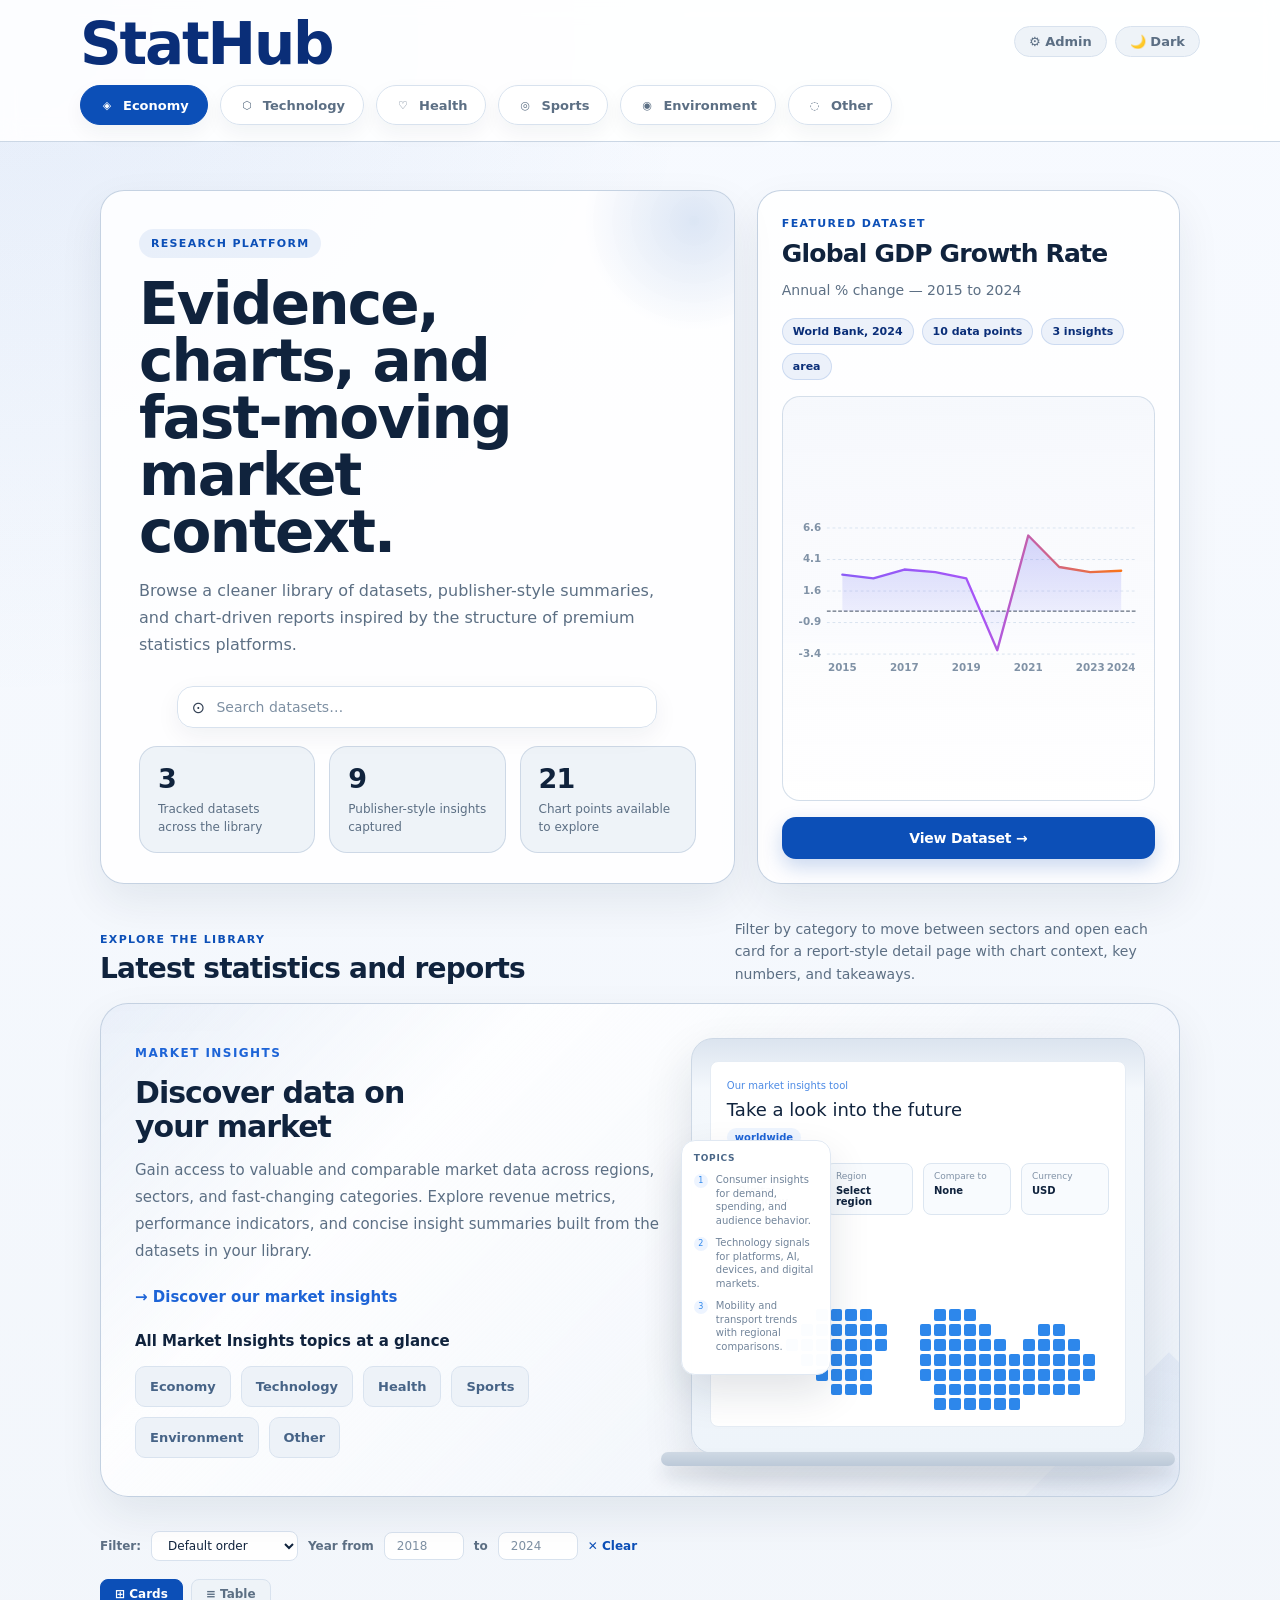
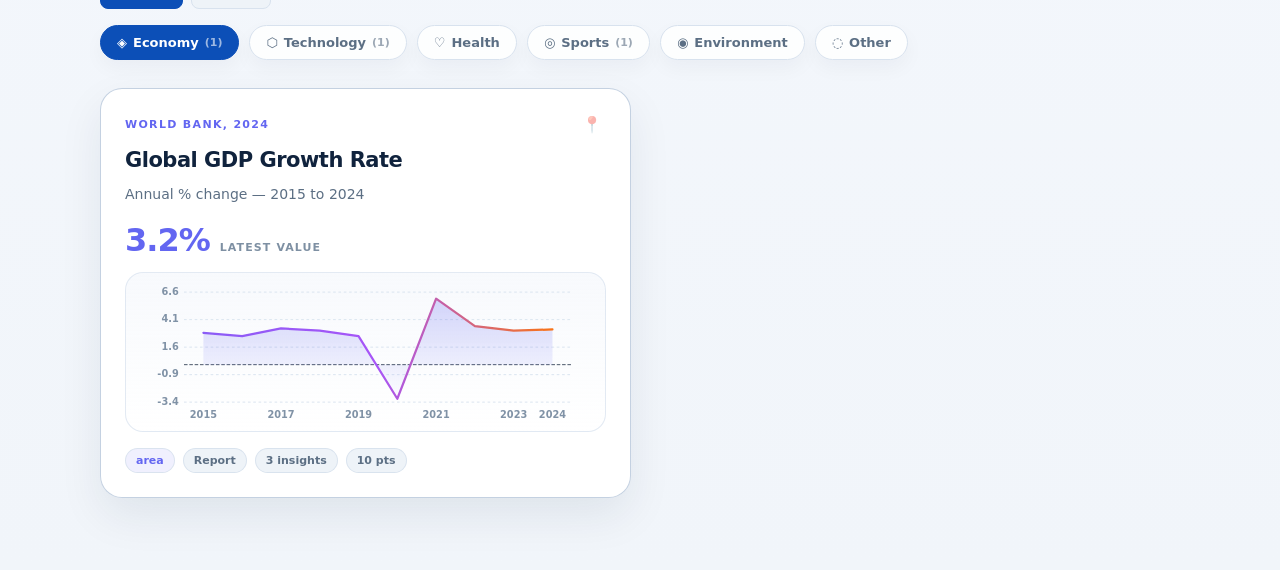
==== index.html @ c2e2a485 "Add files via upload" ====
<!DOCTYPE html>
<html lang="en">
<head>
<meta charset="UTF-8" />
<meta name="viewport" content="width=device-width, initial-scale=1.0" />
<title>StatHub | Insights Library</title>
<style>
  *, *::before, *::after { box-sizing: border-box; margin: 0; padding: 0; }
  html { font-size: 16px; }
  :root {
    --bg: #f4f7fb;
    --surface: #ffffff;
    --surface-alt: #eef3f8;
    --ink: #10233d;
    --ink-soft: #5c6f84;
    --line: #d8e2ee;
    --line-strong: #bfcedf;
    --brand: #0c4fb7;
    --brand-deep: #0a2e78;
    --shadow: 0 18px 44px rgba(16, 35, 61, 0.08);
  }
  body.dark {
    --bg: #0a0a0f;
    --surface: #111118;
    --surface-alt: #16161f;
    --ink: #e2e8f0;
    --ink-soft: #64748b;
    --line: #1e1e2e;
    --line-strong: #2a2a3e;
    --brand: #818cf8;
    --brand-deep: #a5b4fc;
    --shadow: 0 18px 44px rgba(0,0,0,0.3);
  }
  body.dark #nav { background: rgba(10,10,15,0.92); }
  body.dark #search-input { background: #111118; color: #e2e8f0; }
  body.dark #search-results { background: #111118; }
  body.dark .search-item:hover { background: #1e1e2e; }
  body.dark .mi-filter { background: #16161f; border-color: #1e1e2e; }
  body.dark .mi-filter-value { color: #e2e8f0; }
  body.dark #mi-screen { background: linear-gradient(180deg, #1e1e2e, #16161f 12%, #111118 100%); border-color: #2a2a3e; }
  body.dark #mi-screen-inner { background: #16161f; border-color: #2a2a3e; }
  body.dark #mi-floating-panel { background: rgba(17,17,24,0.98); border-color: #2a2a3e; }
  body.dark .ds-card { background: rgba(17,17,24,0.95); border-color: rgba(30,30,46,0.92); }
  body.dark .ks-card, body.dark .ticker-cell, body.dark #chart-box, body.dark .report-box { background: rgba(17,17,24,0.95); border-color: var(--line); }
  body.dark .tag { background: #1e1e2e; color: #64748b; border-color: #2a2a3e; }
  body.dark #hero-copy, body.dark #hero-brief { background: rgba(17,17,24,0.84); border-color: rgba(30,30,46,0.9); }
  body.dark .hero-stat { background: #16161f; }
  body.dark #market-insights { background: linear-gradient(135deg, rgba(99,102,241,0.04), rgba(17,17,24,0.8) 28%, rgba(99,102,241,0.03) 100%); }
  body.dark .cat-pill { background: rgba(17,17,24,0.88); color: var(--ink-soft); border-color: var(--line); }
  body.dark .nav-link-pill { background: rgba(17,17,24,0.92); }
  body.dark #empty-state { background: rgba(17,17,24,0.75); }
  body.dark .chart-grid-line { stroke: #1e1e2e; }
  body.dark .chart-axis-text { fill: #475569; }
  body.dark #table-view-wrap { background: var(--surface); border-color: var(--line); }
  body.dark table th { background: #16161f; color: #94a3b8; border-color: #1e1e2e; }
  body.dark table td { border-color: #1e1e2e; color: #e2e8f0; }
  body.dark table tr:nth-child(even) td { background: #13131a; }
  body {
    background:
      radial-gradient(circle at top left, rgba(12, 79, 183, 0.08), transparent 28%),
      linear-gradient(180deg, #f7faff 0%, #f1f5fa 100%);
    color: var(--ink);
    font-family: 'Inter', system-ui, -apple-system, sans-serif;
    min-height: 100vh;
    transition: background 0.3s, color 0.3s;
  }
  body.dark {
    background: #0a0a0f;
  }
  /* Dark mode toggle */
  #theme-toggle {
    background: var(--surface-alt); border: 1px solid var(--line); color: var(--ink-soft);
    border-radius: 999px; padding: 7px 14px; font-size: 13px; cursor: pointer;
    display: flex; align-items: center; gap: 6px; font-weight: 600;
    transition: all 0.15s;
  }
  #theme-toggle:hover { border-color: var(--brand); color: var(--brand); }
  input, textarea, select, button { font-family: inherit; }
  input::placeholder, textarea::placeholder { color: #7e90a3; }
  select option { background: #ffffff; color: var(--ink); }

  /* ── Scrollbar ── */
  ::-webkit-scrollbar { width: 6px; }
  ::-webkit-scrollbar-track { background: #edf3f9; }
  ::-webkit-scrollbar-thumb { background: #c4d3e4; border-radius: 3px; }

  /* ── Animations ── */
  @keyframes fadeUp {
    from { opacity: 0; transform: translateY(8px); }
    to   { opacity: 1; transform: translateY(0); }
  }
  @keyframes shake {
    0%,100% { transform: translateX(0); }
    20%,60%  { transform: translateX(-8px); }
    40%,80%  { transform: translateX(8px); }
  }
  @keyframes spin {
    from { transform: rotate(0deg); }
    to   { transform: rotate(360deg); }
  }
  @keyframes fadeIn {
    from { opacity: 0; }
    to   { opacity: 1; }
  }

  /* ── Utility ── */
  .fade-up   { animation: fadeUp 0.3s ease both; }
  .fade-in   { animation: fadeIn 0.25s ease both; }
  .hidden    { display: none !important; }

  /* ── SHARED NAV BAR (reused on ds-page + main) ── */
  .site-nav-bar {
    border-bottom: 1px solid rgba(191, 206, 223, 0.8);
    padding: 0 32px;
    background: rgba(255, 255, 255, 0.88);
    backdrop-filter: blur(10px);
    position: sticky; top: 0; z-index: 80;
  }
  body.dark .site-nav-bar {
    background: rgba(10, 10, 15, 0.92);
    border-color: #1e1e2e;
  }
  .site-nav-inner {
    max-width: 1120px;
    margin: 0 auto;
    display: flex;
    align-items: flex-start;
    justify-content: space-between;
    gap: 24px;
    padding: 18px 0 16px;
  }
  .site-nav-logo {
    font-size: 58px;
    line-height: 0.92;
    font-weight: 800;
    color: var(--brand-deep);
    letter-spacing: -2.2px;
  }
  /* ── SHARED THEME TOGGLE BUTTON ── */
  .theme-toggle-btn {
    background: var(--surface-alt); border: 1px solid var(--line); color: var(--ink-soft);
    border-radius: 999px; padding: 7px 14px; font-size: 13px; cursor: pointer;
    display: flex; align-items: center; gap: 6px; font-weight: 600;
    transition: all 0.15s;
  }
  .theme-toggle-btn:hover { border-color: var(--brand); color: var(--brand); }

  /* ── NAV ── */
  #nav {
    border-bottom: 1px solid rgba(191, 206, 223, 0.8);
    padding: 0 32px;
    background: rgba(255, 255, 255, 0.88);
    backdrop-filter: blur(10px);
  }
  #nav-inner {
    max-width: 1120px;
    margin: 0 auto;
    display: flex;
    align-items: flex-start;
    justify-content: space-between;
    gap: 24px;
    padding: 18px 0 16px;
  }
  #nav-brand {
    display: flex;
    flex-direction: column;
    align-items: flex-start;
    gap: 14px;
    min-width: 0;
  }
  #nav-logo {
    font-size: 58px;
    line-height: 0.92;
    font-weight: 800;
    color: var(--brand-deep);
    letter-spacing: -2.2px;
  }
  #nav-links {
    display: flex;
    flex-wrap: wrap;
    gap: 12px;
  }
  .nav-link-icon {
    display: inline-flex;
    align-items: center;
    justify-content: center;
    width: 16px;
    height: 16px;
    font-size: 11px;
    flex-shrink: 0;
  }
  .nav-link-pill {
    display: inline-flex;
    align-items: center;
    gap: 8px;
    border: 1px solid var(--line);
    background: rgba(255, 255, 255, 0.92);
    color: var(--ink-soft);
    border-radius: 999px;
    padding: 11px 18px;
    font-size: 13px;
    font-weight: 700;
    cursor: pointer;
    transition: all 0.15s ease;
    box-shadow: 0 8px 20px rgba(16, 35, 61, 0.05);
  }
  .nav-link-pill:hover,
  .nav-link-pill.active {
    background: var(--brand);
    border-color: var(--brand);
    color: #fff;
  }
  #nav-right {
    display: flex;
    align-items: center;
    justify-content: flex-end;
    flex: 1;
    padding-top: 8px;
  }
  #nav-right #search-wrap {
    width: min(420px, 100%);
    max-width: none;
    margin: 0;
  }

  /* ── MAIN ── */
  #main { max-width: 1120px; margin: 0 auto; padding: 48px 20px 72px; }

  /* ── HERO ── */
  #hero { margin-bottom: 34px; }
  #hero-shell {
    display: grid;
    grid-template-columns: minmax(0, 1.35fr) minmax(300px, 0.9fr);
    gap: 22px;
    align-items: stretch;
  }
  #hero-copy, #hero-brief {
    background: rgba(255, 255, 255, 0.84);
    border: 1px solid rgba(191, 206, 223, 0.9);
    border-radius: 24px;
    box-shadow: var(--shadow);
  }
  #hero-copy {
    padding: 38px 38px 30px;
    position: relative;
    overflow: hidden;
  }
  #hero-copy::after {
    content: "";
    position: absolute;
    right: -80px;
    top: -90px;
    width: 240px;
    height: 240px;
    border-radius: 50%;
    background: radial-gradient(circle, rgba(12, 79, 183, 0.14), transparent 65%);
    pointer-events: none;
  }
  #hero-eyebrow {
    display: inline-flex;
    align-items: center;
    gap: 8px;
    font-size: 11px;
    font-weight: 700;
    letter-spacing: 0.12em;
    text-transform: uppercase;
    color: var(--brand);
    background: rgba(12, 79, 183, 0.08);
    border-radius: 999px;
    padding: 8px 12px;
    margin-bottom: 18px;
  }
  #hero h1 {
    font-size: clamp(38px, 5vw, 58px);
    line-height: 0.98;
    font-weight: 800;
    color: var(--ink);
    letter-spacing: -1.8px;
    margin-bottom: 16px;
    max-width: 11ch;
  }
  #hero p  {
    color: var(--ink-soft);
    font-size: 16px;
    line-height: 1.7;
    margin-bottom: 28px;
    max-width: 54ch;
  }
  #hero-stats {
    display: grid;
    grid-template-columns: repeat(3, minmax(0, 1fr));
    gap: 14px;
    margin-top: 18px;
  }
  .hero-stat {
    background: var(--surface-alt);
    border: 1px solid rgba(191, 206, 223, 0.7);
    border-radius: 18px;
    padding: 16px 18px;
  }
  .hero-stat-value {
    font-size: 27px;
    font-weight: 800;
    color: var(--ink);
    letter-spacing: -0.8px;
    margin-bottom: 6px;
  }
  .hero-stat-label {
    font-size: 12px;
    line-height: 1.5;
    color: var(--ink-soft);
  }
  #hero-brief {
    padding: 26px 24px 24px;
    display: flex;
    flex-direction: column;
  }
  #hero-brief-label {
    font-size: 11px;
    font-weight: 700;
    letter-spacing: 0.12em;
    text-transform: uppercase;
    color: var(--brand);
    margin-bottom: 10px;
  }
  #hero-brief-title {
    font-size: 25px;
    line-height: 1.15;
    font-weight: 800;
    color: var(--ink);
    letter-spacing: -0.8px;
    margin-bottom: 10px;
  }
  #hero-brief-sub {
    font-size: 14px;
    color: var(--ink-soft);
    line-height: 1.65;
    margin-bottom: 16px;
  }
  #hero-brief-meta {
    display: flex;
    gap: 8px;
    flex-wrap: wrap;
    margin-bottom: 16px;
  }
  .brief-chip {
    font-size: 11px;
    font-weight: 600;
    color: var(--brand-deep);
    background: rgba(12, 79, 183, 0.07);
    border: 1px solid rgba(12, 79, 183, 0.14);
    border-radius: 999px;
    padding: 6px 10px;
  }
  #hero-brief-chart {
    flex: 1;
    min-height: 170px;
    background: linear-gradient(180deg, rgba(12, 79, 183, 0.03), rgba(255, 255, 255, 0.8));
    border: 1px solid rgba(191, 206, 223, 0.65);
    border-radius: 18px;
    padding: 10px 10px 6px;
  }
  #hero-brief-btn {
    margin-top: 16px;
    width: 100%;
    background: var(--brand);
    color: #fff;
    border: none;
    border-radius: 14px;
    padding: 13px 20px;
    font-size: 14px;
    font-weight: 700;
    cursor: pointer;
    letter-spacing: -0.2px;
    transition: background 0.15s, transform 0.1s, box-shadow 0.15s;
    box-shadow: 0 8px 20px rgba(12, 79, 183, 0.22);
  }
  #hero-brief-btn:hover {
    background: var(--brand-deep);
    transform: translateY(-1px);
    box-shadow: 0 12px 28px rgba(12, 79, 183, 0.32);
  }
  body.dark #hero-brief-btn {
    background: var(--brand);
    box-shadow: 0 8px 20px rgba(129, 140, 248, 0.2);
  }

  /* ── SEARCH ── */
  #search-wrap { position: relative; max-width: 480px; margin: 0 auto; }
  #search-icon { position: absolute; left: 14px; top: 50%; transform: translateY(-50%); color: #334155; pointer-events: none; }
  #search-input {
    width: 100%;
    background: rgba(255, 255, 255, 0.96);
    border: 1px solid var(--line);
    border-radius: 16px;
    padding: 12px 14px 12px 38px;
    font-size: 14px;
    color: var(--ink);
    outline: none;
    transition: border-color 0.15s, box-shadow 0.15s;
    box-shadow: 0 8px 24px rgba(16, 35, 61, 0.06);
  }
  #search-input:focus { border-color: var(--brand); box-shadow: 0 10px 28px rgba(12, 79, 183, 0.12); }
  #search-results {
    max-width: 480px;
    margin: 10px auto 0;
    background: #ffffff;
    border: 1px solid var(--line);
    border-radius: 16px;
    overflow: hidden;
    box-shadow: var(--shadow);
  }
  .search-item {
    padding: 12px 16px;
    border-bottom: 1px solid #1e1e2e;
    cursor: pointer;
    display: flex;
    gap: 12px;
    align-items: center;
    transition: background 0.1s;
  }
  .search-item:hover { background: #f4f8fc; }
  .search-item:last-child { border-bottom: none; }
  .search-item-title { font-size: 13px; color: var(--ink); font-weight: 600; }
  .search-item-sub   { font-size: 11px; color: var(--ink-soft); }
  #search-empty { padding: 14px 16px; color: #7e90a3; font-size: 13px; }

  /* ── CATEGORY PILLS ── */
  #section-head {
    display: flex;
    align-items: flex-end;
    justify-content: space-between;
    gap: 16px;
    margin-bottom: 18px;
  }
  #section-kicker {
    font-size: 11px;
    font-weight: 700;
    letter-spacing: 0.12em;
    text-transform: uppercase;
    color: var(--brand);
    margin-bottom: 6px;
  }
  #section-title {
    font-size: 28px;
    font-weight: 800;
    color: var(--ink);
    letter-spacing: -0.8px;
  }
  #section-sub {
    font-size: 14px;
    color: var(--ink-soft);
    max-width: 50ch;
    line-height: 1.6;
  }
  #cat-pills { display: flex; gap: 10px; margin-bottom: 28px; flex-wrap: wrap; }
  .cat-pill {
    background: rgba(255, 255, 255, 0.88);
    color: var(--ink-soft);
    border: 1px solid var(--line);
    border-radius: 999px;
    padding: 9px 16px;
    font-size: 13px;
    font-weight: 600;
    cursor: pointer;
    display: flex;
    align-items: center;
    gap: 6px;
    transition: all 0.15s;
    box-shadow: 0 8px 20px rgba(16, 35, 61, 0.04);
  }
  .cat-pill.active { background: var(--brand); color: #fff; border-color: var(--brand); }
  .cat-pill-count  { font-size: 11px; opacity: 0.6; }

  #market-insights {
    margin: 0 0 34px;
    background:
      linear-gradient(135deg, rgba(12, 79, 183, 0.04), rgba(255,255,255,0.8) 28%, rgba(12, 79, 183, 0.03) 100%);
    border: 1px solid rgba(191, 206, 223, 0.92);
    border-radius: 28px;
    padding: 34px 34px 30px;
    display: grid;
    grid-template-columns: minmax(0, 1.1fr) minmax(320px, 0.95fr);
    gap: 30px;
    align-items: center;
    box-shadow: var(--shadow);
    overflow: hidden;
    position: relative;
  }
  #market-insights::before,
  #market-insights::after {
    content: "";
    position: absolute;
    width: 260px;
    height: 260px;
    background: linear-gradient(135deg, rgba(12, 79, 183, 0.05), transparent 72%);
    transform: rotate(45deg);
    pointer-events: none;
  }
  #market-insights::before { top: -170px; left: -120px; }
  #market-insights::after { right: -120px; bottom: -170px; }
  #mi-copy, #mi-visual { position: relative; z-index: 1; }
  #mi-kicker {
    font-size: 12px;
    font-weight: 800;
    letter-spacing: 0.12em;
    text-transform: uppercase;
    color: #1d64d7;
    margin-bottom: 16px;
  }
  #mi-title {
    font-size: 30px;
    line-height: 1.12;
    font-weight: 700;
    letter-spacing: -1px;
    color: var(--ink);
    margin-bottom: 14px;
    max-width: 13ch;
  }
  #mi-body {
    font-size: 15px;
    line-height: 1.8;
    color: var(--ink-soft);
    max-width: 58ch;
    margin-bottom: 22px;
  }
  #mi-link {
    display: inline-flex;
    align-items: center;
    gap: 10px;
    color: #1d64d7;
    font-size: 15px;
    font-weight: 700;
    text-decoration: none;
    margin-bottom: 26px;
  }
  #mi-link:hover { text-decoration: underline; }
  #mi-topics-title {
    font-size: 15px;
    font-weight: 700;
    color: var(--ink);
    margin-bottom: 16px;
  }
  #mi-topics {
    display: flex;
    flex-wrap: wrap;
    gap: 10px;
  }
  .mi-topic {
    background: #edf2f8;
    border: 1px solid #d9e3ef;
    color: #476487;
    border-radius: 10px;
    padding: 12px 14px;
    font-size: 13px;
    font-weight: 700;
  }
  #mi-visual {
    min-height: 360px;
    display: flex;
    align-items: center;
    justify-content: center;
  }
  #mi-laptop {
    width: min(100%, 520px);
    position: relative;
  }
  #mi-screen {
    background: linear-gradient(180deg, #dbe4ef, #f4f8fc 12%, #eef4fa 100%);
    border: 1px solid #cdd8e5;
    border-radius: 22px;
    padding: 22px 18px 26px;
    box-shadow: 0 22px 50px rgba(16, 35, 61, 0.12);
  }
  #mi-screen-inner {
    background: white;
    border-radius: 8px;
    border: 1px solid #e5ecf4;
    padding: 18px 16px 16px;
    min-height: 300px;
    position: relative;
  }
  #mi-micro-label {
    color: #4d8be5;
    font-size: 10px;
    margin-bottom: 8px;
  }
  #mi-screen-title {
    font-size: 18px;
    color: var(--ink);
    margin-bottom: 6px;
  }
  #mi-world-pill {
    display: inline-block;
    background: #eef5ff;
    color: #1d64d7;
    border-radius: 999px;
    padding: 4px 8px;
    font-size: 10px;
    font-weight: 700;
    margin-bottom: 16px;
  }
  #mi-filter-row {
    display: grid;
    grid-template-columns: repeat(4, minmax(0, 1fr));
    gap: 10px;
    margin-bottom: 20px;
  }
  .mi-filter {
    background: #f8fbfe;
    border: 1px solid #dce6f1;
    border-radius: 8px;
    min-height: 38px;
    padding: 7px 10px;
  }
  .mi-filter-top {
    font-size: 9px;
    color: #8092a6;
    margin-bottom: 4px;
  }
  .mi-filter-value {
    font-size: 10px;
    color: var(--ink);
    font-weight: 600;
  }
  #mi-map-grid {
    display: grid;
    grid-template-columns: repeat(26, 1fr);
    gap: 3px;
    align-content: start;
  }
  .mi-dot {
    width: 100%;
    aspect-ratio: 1;
    border-radius: 2px;
    background: transparent;
  }
  .mi-dot.on { background: #2d87eb; }
  #mi-floating-panel {
    position: absolute;
    left: -30px;
    top: 78px;
    width: 150px;
    background: rgba(255,255,255,0.98);
    border: 1px solid #e0e8f2;
    border-radius: 14px;
    box-shadow: 0 18px 40px rgba(16, 35, 61, 0.12);
    padding: 12px;
  }
  #mi-panel-title {
    font-size: 9px;
    font-weight: 800;
    color: #4a6788;
    letter-spacing: 0.08em;
    text-transform: uppercase;
    margin-bottom: 10px;
  }
  .mi-panel-item {
    display: flex;
    gap: 8px;
    align-items: flex-start;
    font-size: 10px;
    color: #71849a;
    line-height: 1.35;
    margin-bottom: 9px;
  }
  .mi-panel-dot {
    width: 14px;
    height: 14px;
    border-radius: 50%;
    background: #edf4ff;
    color: #2d87eb;
    display: inline-flex;
    align-items: center;
    justify-content: center;
    font-size: 8px;
    flex-shrink: 0;
    margin-top: 1px;
  }
  #mi-base {
    width: calc(100% + 60px);
    height: 14px;
    margin: -2px 0 0 -30px;
    border-radius: 999px;
    background: linear-gradient(180deg, #cfd9e4, #bcc9d8);
    box-shadow: 0 12px 18px rgba(16, 35, 61, 0.12);
  }

  /* ── CARDS GRID ── */
  #cards-grid { display: grid; grid-template-columns: repeat(2, minmax(0, 1fr)); gap: 18px; }
  .ds-card {
    background: rgba(255, 255, 255, 0.95);
    border: 1px solid rgba(191, 206, 223, 0.92);
    border-radius: 22px;
    padding: 24px;
    cursor: pointer;
    transition: border-color 0.15s, box-shadow 0.15s, transform 0.15s;
    box-shadow: var(--shadow);
  }
  .ds-card:hover { transform: translateY(-3px); box-shadow: 0 24px 52px rgba(16, 35, 61, 0.12); }
  .ds-card-source {
    display: inline-flex;
    font-size: 11px;
    letter-spacing: 0.12em;
    text-transform: uppercase;
    margin-bottom: 12px;
    font-weight: 700;
  }
  .ds-card-title  { font-size: 21px; line-height: 1.2; font-weight: 800; color: var(--ink); margin-bottom: 10px; letter-spacing: -0.5px; }
  .ds-card-sub    { font-size: 14px; color: var(--ink-soft); line-height: 1.65; margin-bottom: 18px; }
  .ds-card-kpi {
    display: flex;
    align-items: baseline;
    gap: 10px;
    margin-bottom: 16px;
  }
  .ds-card-kpi-value {
    font-size: 32px;
    font-weight: 800;
    letter-spacing: -1px;
    line-height: 1;
  }
  .ds-card-kpi-label {
    font-size: 11px;
    text-transform: uppercase;
    letter-spacing: 0.1em;
    color: #7e90a3;
    font-weight: 700;
  }
  .ds-card-chart  {
    height: 160px;
    margin-bottom: 16px;
    padding: 12px 8px 4px;
    background: linear-gradient(180deg, rgba(12, 79, 183, 0.03), rgba(255, 255, 255, 0.5));
    border: 1px solid rgba(216, 226, 238, 0.7);
    border-radius: 18px;
    position: relative;
  }
  .ds-card-tags   { display: flex; gap: 8px; flex-wrap: wrap; }
  .tag {
    font-size: 11px;
    background: var(--surface-alt);
    color: var(--ink-soft);
    border: 1px solid rgba(216, 226, 238, 0.9);
    border-radius: 999px;
    padding: 5px 10px;
    font-weight: 600;
  }
  .tag-accent { background: transparent; }

  /* ── EMPTY STATE ── */
  #empty-state {
    text-align: center;
    padding: 70px 24px;
    border: 1px dashed var(--line-strong);
    border-radius: 22px;
    background: rgba(255, 255, 255, 0.75);
  }
  #empty-state p { color: var(--ink-soft); font-size: 14px; margin-bottom: 12px; }

  /* ── DATASET PAGE ── */
  #ds-page { max-width: 1120px; margin: 0 auto; animation: fadeUp 0.25s ease; padding: 38px 20px 70px; }
  #ds-back {
    background: none;
    border: none;
    color: var(--ink-soft);
    font-size: 13px;
    cursor: pointer;
    margin-bottom: 24px;
    padding: 0;
    display: flex;
    align-items: center;
    gap: 6px;
    font-weight: 600;
  }
  #ds-back:hover { color: var(--brand); }
  #ds-source  { font-size: 11px; letter-spacing: 0.15em; text-transform: uppercase; margin-bottom: 8px; }
  #ds-title   { font-size: 38px; font-weight: 800; color: var(--ink); margin-bottom: 10px; letter-spacing: -1.1px; max-width: 16ch; }
  #ds-subtitle{ color: var(--ink-soft); font-size: 15px; line-height: 1.7; margin-bottom: 30px; max-width: 60ch; }
  #ks-row     { display: grid; gap: 10px; margin-bottom: 20px; }
  .ks-card    { background: rgba(255, 255, 255, 0.95); border: 1px solid var(--line); border-radius: 18px; padding: 18px 20px; box-shadow: 0 10px 24px rgba(16, 35, 61, 0.05); }
  .ks-val     { font-size: 28px; font-weight: 800; font-variant-numeric: tabular-nums; }
  .ks-lbl     { font-size: 11px; color: var(--ink-soft); margin-top: 6px; text-transform: uppercase; letter-spacing: 0.08em; }
  #ticker-row { display: flex; gap: 10px; margin-bottom: 20px; }
  .ticker-cell{ flex: 1; background: rgba(255, 255, 255, 0.95); border: 1px solid var(--line); border-radius: 16px; padding: 14px 16px; text-align: center; box-shadow: 0 10px 24px rgba(16, 35, 61, 0.05); }
  .ticker-val { font-size: 17px; font-weight: 800; font-variant-numeric: tabular-nums; }
  .ticker-lbl { font-size: 10px; color: #7e90a3; margin-top: 5px; text-transform: uppercase; letter-spacing: 0.1em; }
  #chart-box  {
    background: rgba(255, 255, 255, 0.95);
    border: 1px solid var(--line);
    border-radius: 28px;
    padding: 32px 28px 24px;
    margin-bottom: 24px;
    box-shadow: var(--shadow);
  }
  #chart-box-top { display: flex; align-items: center; justify-content: space-between; margin-bottom: 20px; }
  #chart-box-lbl { font-size: 12px; color: #7e90a3; text-transform: uppercase; letter-spacing: 0.12em; font-weight: 700; }
  #chart-box-hint{ font-size: 12px; opacity: 0.7; font-weight: 600; }
  #ds-bottom  { display: grid; gap: 16px; }
  .report-box { background: rgba(255, 255, 255, 0.95); border: 1px solid var(--line); border-radius: 20px; padding: 22px 24px; box-shadow: 0 10px 24px rgba(16, 35, 61, 0.05); }
  .report-box-lbl{ font-size: 11px; color: #7e90a3; text-transform: uppercase; letter-spacing: 0.1em; margin-bottom: 14px; }
  .report-text{ font-size: 14px; color: var(--ink-soft); line-height: 1.85; }
  .insights-list { display: flex; flex-direction: column; gap: 12px; }
  .insight-item  { display: flex; gap: 10px; animation: fadeUp 0.3s ease both; }
  .insight-bullet{ flex-shrink: 0; margin-top: 1px; }
  .insight-text  { font-size: 14px; color: var(--ink-soft); line-height: 1.75; }

  /* ── TOOLTIP ── */
  #chart-tooltip {
    position: fixed;
    background: rgba(16, 35, 61, 0.96);
    border-radius: 14px;
    padding: 10px 16px;
    pointer-events: none;
    z-index: 1000;
    min-width: 100px;
    display: none;
    box-shadow: 0 18px 30px rgba(16, 35, 61, 0.25);
  }
  #tt-label { color: rgba(255,255,255,0.7); font-size: 11px; margin-bottom: 4px; }
  #tt-value { font-weight: 800; font-size: 18px; font-variant-numeric: tabular-nums; color: #ffffff; }

  /* ── SVG CHARTS ── */
  .chart-svg { width: 100%; height: 100%; overflow: visible; }
  .chart-axis-text { font-size: 11px; fill: #8092a6; font-weight: 600; }
  .chart-grid-line { stroke: #d7e2ee; stroke-dasharray: 3 3; }
  body.dark .chart-grid-line { stroke: #1e1e2e; }
  body.dark .chart-axis-text { fill: #475569; }
  .chart-bar { transition: opacity 0.12s; cursor: crosshair; }
  .chart-bar:hover { opacity: 1 !important; filter: brightness(1.1); }
  .chart-dot { transition: r 0.12s; cursor: crosshair; }
  .chart-dot:hover { r: 6px; }

  /* ── HEATMAP ── */
  #heatmap-section {
    background: var(--surface);
    border: 1px solid var(--line);
    border-radius: 20px;
    padding: 22px 24px;
    margin-bottom: 24px;
    box-shadow: 0 10px 24px rgba(16,35,61,0.05);
  }
  #heatmap-title { font-size: 12px; font-weight: 700; text-transform: uppercase; letter-spacing: 0.1em; color: var(--ink-soft); margin-bottom: 16px; }
  #heatmap-grid {
    display: grid;
    grid-template-columns: repeat(7, 1fr);
    gap: 5px;
    margin-bottom: 12px;
  }
  .hm-cell {
    aspect-ratio: 1;
    border-radius: 6px;
    cursor: pointer;
    transition: transform 0.1s, opacity 0.1s;
    position: relative;
  }
  .hm-cell:hover { transform: scale(1.15); z-index: 2; }
  #heatmap-legend {
    display: flex;
    gap: 16px;
    flex-wrap: wrap;
    font-size: 11px;
    color: var(--ink-soft);
    font-weight: 600;
  }
  .hm-legend-item { display: flex; align-items: center; gap: 6px; }
  .hm-legend-dot { width: 10px; height: 10px; border-radius: 3px; flex-shrink: 0; }
  #heatmap-labels { display: grid; grid-template-columns: repeat(7, 1fr); gap: 5px; margin-bottom: 6px; }
  .hm-day-label { font-size: 10px; color: var(--ink-soft); text-align: center; font-weight: 600; }

  /* ── PASSWORD GATE ── */
  #pw-gate {
    position: fixed; inset: 0;
    background: #0a0a0f;
    display: flex; align-items: center; justify-content: center;
    z-index: 200;
  }
  #pw-box { width: 320px; }
  #pw-icon-wrap {
    width: 48px; height: 48px;
    background: #111118; border: 1px solid #1e1e2e; border-radius: 14px;
    display: flex; align-items: center; justify-content: center;
    margin: 0 auto 16px; font-size: 22px;
  }
  #pw-title { font-size: 16px; font-weight: 700; color: #f1f5f9; text-align: center; }
  #pw-hint  { font-size: 13px; color: #475569; margin-top: 6px; text-align: center; margin-bottom: 32px; }
  #pw-input {
    width: 100%;
    background: #111118; border: 1px solid #1e1e2e; border-radius: 10px;
    padding: 12px 16px; font-size: 14px; color: #e2e8f0; outline: none;
    margin-bottom: 10px; transition: border-color 0.15s;
  }
  #pw-input:focus { border-color: #6366f1; }
  #pw-input.error { border-color: #f87171; }
  #pw-err { font-size: 12px; color: #f87171; margin-bottom: 10px; }
  #pw-submit {
    width: 100%; background: #6366f1; color: #fff; border: none;
    border-radius: 10px; padding: 12px; font-size: 14px; font-weight: 600; cursor: pointer;
    transition: opacity 0.15s;
  }
  #pw-submit:disabled { background: #111118; color: #334155; border: 1px solid #1e1e2e; cursor: not-allowed; }

  /* ── ADMIN PANEL ── */
  #admin-panel {
    position: fixed; inset: 0;
    background: var(--bg);
    z-index: 100;
    overflow-y: auto;
  }
  #admin-nav {
    border-bottom: 1px solid var(--line); padding: 0 32px;
    position: sticky; top: 0; background: var(--surface); z-index: 50;
    backdrop-filter: blur(10px);
  }
  #admin-nav-inner {
    max-width: 920px; margin: 0 auto; height: 56px;
    display: flex; align-items: center; justify-content: space-between;
  }
  #admin-nav-right { display: flex; align-items: center; gap: 10px; }
  #admin-nav-left { display: flex; align-items: center; gap: 12px; }
  #admin-back-btn { background: none; border: none; color: var(--ink-soft); cursor: pointer; font-size: 13px; padding: 0; }
  #admin-back-btn:hover { color: var(--ink); }
  #admin-divider  { color: var(--line); }
  #admin-title-lbl{ font-size: 14px; font-weight: 600; color: var(--ink); }
  #admin-auth-badge { font-size: 11px; background: rgba(99,102,241,0.12); color: #6366f1; border-radius: 4px; padding: 2px 7px; }
  #admin-content  { max-width: 920px; margin: 0 auto; padding: 32px 20px 80px; }

  /* admin list */
  #admin-list-header { font-size: 11px; color: var(--ink-soft); text-transform: uppercase; letter-spacing: 0.12em; margin-bottom: 20px; }
  #admin-ds-list  { display: flex; flex-direction: column; gap: 10px; }
  .admin-ds-row {
    background: var(--surface); border: 1px solid var(--line); border-radius: 10px;
    padding: 16px 20px; display: flex; align-items: center; gap: 16px;
  }
  .admin-ds-dot    { width: 8px; height: 8px; border-radius: 50%; flex-shrink: 0; }
  .admin-ds-info   { flex: 1; }
  .admin-ds-name   { font-size: 14px; font-weight: 600; color: var(--ink); }
  .admin-ds-meta   { font-size: 11px; color: var(--ink-soft); margin-top: 2px; }
  .admin-ds-sparkline { width: 80px; height: 36px; }
  .admin-ds-actions{ display: flex; gap: 8px; }
  .btn-edit {
    background: var(--surface-alt); border: 1px solid var(--line); color: var(--ink-soft);
    border-radius: 6px; padding: 6px 12px; font-size: 12px; cursor: pointer;
  }
  .btn-edit:hover { border-color: var(--brand); color: var(--brand); background: var(--surface); }
  .btn-delete {
    background: transparent; border: 1px solid rgba(248,113,113,0.3); color: #f87171;
    border-radius: 6px; padding: 6px 12px; font-size: 12px; cursor: pointer;
  }
  .btn-delete:hover { background: rgba(248,113,113,0.1); }
  #admin-empty { text-align: center; color: var(--ink-soft); padding: 60px 0; }
  .btn-add {
    background: #6366f1; color: #fff; border: none;
    border-radius: 8px; padding: 7px 16px; font-size: 13px; font-weight: 600; cursor: pointer;
  }
  .btn-add:hover { background: #5254cc; }

  /* admin form */
  #admin-form-header { font-size: 16px; font-weight: 700; color: var(--ink); margin-bottom: 24px; }
  #form-grid { display: grid; grid-template-columns: 1fr 1fr; gap: 32px; }
  .field { margin-bottom: 16px; }
  .field-label { font-size: 11px; color: var(--ink-soft); text-transform: uppercase; letter-spacing: 0.1em; margin-bottom: 6px; }
  .field-hint  { font-size: 11px; color: var(--ink-soft); margin-top: 4px; opacity: 0.7; }
  .inp {
    background: var(--surface-alt); border: 1px solid var(--line); border-radius: 8px;
    padding: 9px 12px; font-size: 13px; color: var(--ink); outline: none;
    width: 100%; transition: border-color 0.15s;
  }
  .inp:focus { border-color: #6366f1; }
  .sel { cursor: pointer; }
  .inp-2col { display: grid; grid-template-columns: 1fr 1fr; gap: 12px; }
  .inp-3col { display: grid; grid-template-columns: 2fr 1fr 1fr; gap: 8px; margin-bottom: 8px; }
  .accent-swatches { display: flex; gap: 8px; flex-wrap: wrap; }
  .accent-swatch {
    width: 24px; height: 24px; border-radius: 50%; cursor: pointer;
    border: 2px solid transparent; transition: transform 0.1s;
  }
  .accent-swatch:hover { transform: scale(1.2); }
  .accent-swatch.active { border-color: var(--ink); }
  #form-preview-wrap {
    background: var(--surface-alt); border: 1px solid var(--line); border-radius: 10px; padding: 14px 16px; margin-bottom: 16px;
  }
  #form-preview-lbl { font-size: 11px; color: var(--ink-soft); text-transform: uppercase; letter-spacing: 0.1em; margin-bottom: 10px; }
  #form-preview-chart { height: 140px; }
  .form-btns { display: flex; gap: 10px; }
  .btn-save {
    flex: 1; background: #6366f1; color: #fff; border: none;
    border-radius: 8px; padding: 11px; font-size: 14px; font-weight: 600; cursor: pointer;
  }
  .btn-save:hover { background: #5254cc; }
  .btn-cancel {
    background: var(--surface-alt); color: var(--ink-soft); border: 1px solid var(--line);
    border-radius: 8px; padding: 11px 20px; font-size: 13px; cursor: pointer;
  }
  .btn-cancel:hover { border-color: var(--brand); color: var(--ink); }
  .btn-all-ds { background: var(--surface-alt); color: var(--ink-soft); border: 1px solid var(--line); border-radius: 8px; padding: 7px 14px; font-size: 13px; cursor: pointer; }
  .btn-all-ds:hover { border-color: var(--brand); }

  /* ── IMAGE-TO-CHART ── */
  #img2chart-wrap {
    background: var(--surface-alt); border: 1px solid var(--line); border-radius: 14px;
    padding: 20px; margin-bottom: 24px;
  }
  #img2chart-header { display: flex; align-items: center; gap: 10px; margin-bottom: 6px; }
  #img2chart-lbl  { font-size: 12px; color: #6366f1; text-transform: uppercase; letter-spacing: 0.1em; font-weight: 600; }
  #img2chart-badge{ font-size: 10px; background: rgba(99,102,241,0.12); color: #6366f1; border-radius: 4px; padding: 2px 7px; }
  #img2chart-desc { font-size: 12px; color: var(--ink-soft); margin-bottom: 16px; line-height: 1.6; }
  #img-dropzone {
    border: 1px dashed var(--line-strong); border-radius: 10px; padding: 28px;
    text-align: center; cursor: pointer; transition: all 0.15s;
  }
  #img-dropzone:hover { border-color: #6366f1; background: rgba(99,102,241,0.05); }
  #img-dropzone-icon  { font-size: 28px; margin-bottom: 8px; }
  #img-dropzone-text  { font-size: 13px; color: var(--ink-soft); }
  #img-dropzone-hint  { font-size: 11px; color: var(--ink-soft); margin-top: 4px; opacity: 0.6; }
  #img-file-input { display: none; }
  #img-preview-wrap { position: relative; margin-bottom: 12px; }
  #img-preview-img { width: 100%; max-height: 200px; object-fit: contain; border-radius: 8px; background: var(--surface-alt); border: 1px solid var(--line); }
  #img-clear-btn { position: absolute; top: 8px; right: 8px; background: var(--surface-alt); border: 1px solid var(--line); color: var(--ink-soft); border-radius: 6px; padding: 4px 8px; font-size: 11px; cursor: pointer; }
  #img-err { font-size: 12px; color: #f87171; margin-bottom: 10px; line-height: 1.5; }
  #img-extract-btn {
    width: 100%; border: none; border-radius: 8px; padding: 10px;
    font-size: 13px; font-weight: 600; cursor: pointer;
    display: flex; align-items: center; justify-content: center; gap: 8px;
  }
  #img-extract-btn.loading { background: var(--surface-alt); color: var(--ink-soft); border: 1px solid var(--line); cursor: default; }
  #img-extract-btn.ready   { background: #6366f1; color: #fff; }
  .spin { display: inline-block; animation: spin 1s linear infinite; }
  #img-extracted-preview { }
  #extracted-grid { display: grid; grid-template-columns: 1fr 1fr; gap: 12px; margin-bottom: 14px; }
  .extracted-col-lbl { font-size: 10px; color: var(--ink-soft); text-transform: uppercase; letter-spacing: 0.1em; margin-bottom: 6px; }
  #ext-original-img { width: 100%; height: 160px; object-fit: contain; border-radius: 8px; background: var(--surface-alt); border: 1px solid var(--line); }
  #ext-chart-wrap   { height: 160px; background: var(--surface-alt); border: 1px solid var(--line); border-radius: 8px; padding: 8px; }
  #ext-meta { background: var(--surface-alt); border: 1px solid var(--line); border-radius: 8px; padding: 10px 14px; margin-bottom: 12px; font-size: 12px; }
  #ext-meta-grid { display: grid; grid-template-columns: 1fr 1fr 1fr; gap: 8px; }
  .ext-meta-lbl { color: var(--ink-soft); }
  .ext-meta-val { color: var(--ink); font-weight: 600; }
  #ext-confirm-btn { flex: 1; background: #6366f1; color: #fff; border: none; border-radius: 8px; padding: 10px; font-size: 13px; font-weight: 600; cursor: pointer; }
  #ext-retry-btn   { background: var(--surface-alt); color: var(--ink-soft); border: 1px solid var(--line); border-radius: 8px; padding: 10px 16px; font-size: 13px; cursor: pointer; }
  #img2chart-done  { text-align: center; padding: 16px 0; }
  #img2chart-done-icon { font-size: 24px; margin-bottom: 8px; }
  #img2chart-done-title{ font-size: 13px; color: #34d399; font-weight: 600; margin-bottom: 4px; }
  #img2chart-done-sub  { font-size: 12px; color: var(--ink-soft); margin-bottom: 14px; }
  #img2chart-retry-btn { background: var(--surface-alt); border: 1px solid var(--line); color: var(--ink-soft); border-radius: 8px; padding: 7px 16px; font-size: 12px; cursor: pointer; }

  /* ── ADMIN FORM ENHANCEMENTS ── */
  .chart-type-chips { display:flex; gap:6px; flex-wrap:wrap; margin-top:4px; }
  .ctype-chip {
    font-size:12px; padding:5px 14px; border-radius:999px; cursor:pointer;
    border:1px solid var(--line); background:var(--surface-alt); color:var(--ink-soft); transition:all 0.15s;
  }
  .ctype-chip:hover { border-color:#6366f1; color:#6366f1; }
  .ctype-chip.active { background:#6366f1; color:#fff; border-color:#6366f1; }
  .trend-badge-row { display:flex; gap:6px; align-items:center; margin-top:4px; }
  .trend-inp { flex:1; }
  .trend-badge {
    font-size:11px; padding:3px 10px; border-radius:20px; cursor:pointer;
    border:1px solid var(--line); white-space:nowrap; transition:all 0.12s; color:var(--ink-soft);
  }
  .trend-badge.up   { background:rgba(52,211,153,0.1); color:#34d399; border-color:rgba(52,211,153,0.3); }
  .trend-badge.down { background:rgba(248,113,113,0.1); color:#f87171; border-color:rgba(248,113,113,0.3); }
  .trend-badge.neutral { background:var(--surface-alt); color:var(--ink-soft); border-color:var(--line); }
  .toggle-row-admin {
    display:flex; justify-content:space-between; align-items:center;
    padding:8px 0; border-bottom:1px solid var(--line);
  }
  .toggle-row-admin:last-child { border-bottom:none; }
  .tog-lbl { font-size:13px; color:var(--ink); }
  .tog-sub { font-size:11px; color:var(--ink-soft); margin-top:1px; }
  .tog-sw {
    width:34px; height:19px; border-radius:10px; background:var(--line-strong);
    border:1px solid var(--line); cursor:pointer; position:relative; flex-shrink:0;
    transition:background 0.2s;
  }
  .tog-sw.on { background:#6366f1; border-color:#6366f1; }
  .tog-sw::after {
    content:''; position:absolute; top:2px; left:2px;
    width:13px; height:13px; border-radius:50%; background:#fff;
    transition:left 0.2s;
  }
  .tog-sw.on::after { left:17px; }
  .ann-row-inp { display:flex; gap:6px; margin-bottom:6px; align-items:center; }
  .ann-row-inp input { flex:1; }
  .ann-lbl-sm { font-size:11px; color:var(--ink-soft); white-space:nowrap; }
  .section-divider {
    font-size:10px; color:var(--ink-soft); text-transform:uppercase; letter-spacing:0.1em;
    margin:18px 0 10px; padding-bottom:6px; border-bottom:1px solid var(--line);
  }
  .ks-trend-row { display:flex; gap:6px; align-items:center; margin-top:4px; margin-bottom:10px; }
  .ks-trend-row input { flex:1; }
  .publish-row {
    background:var(--surface-alt); border:1px solid var(--line); border-radius:10px;
    padding:14px 16px; margin-bottom:16px;
  }
  .publish-row-title { font-size:11px; color:var(--ink-soft); text-transform:uppercase; letter-spacing:0.1em; margin-bottom:10px; }

  /* ── TABLE VIEW ── */
  #view-toggle { display:flex; gap:8px; margin-bottom:16px; align-items:center; }
  .view-btn {
    background: var(--surface-alt); border: 1px solid var(--line); color: var(--ink-soft);
    border-radius: 8px; padding: 7px 14px; font-size: 12px; font-weight: 600; cursor: pointer; transition: all 0.15s;
  }
  .view-btn.active { background: var(--brand); color: #fff; border-color: var(--brand); }
  #table-view-wrap { overflow-x: auto; border-radius: 18px; border: 1px solid var(--line); background: var(--surface); }
  table { width: 100%; border-collapse: collapse; font-size: 13px; }
  table th { padding: 12px 16px; text-align: left; font-size: 11px; text-transform: uppercase; letter-spacing: 0.1em; color: var(--ink-soft); background: var(--surface-alt); border-bottom: 1px solid var(--line); font-weight: 700; }
  table td { padding: 12px 16px; border-bottom: 1px solid var(--line); color: var(--ink); }
  table tr:last-child td { border-bottom: none; }
  table tr:nth-child(even) td { background: rgba(0,0,0,0.02); }
  table tr:hover td { background: rgba(12,79,183,0.04); cursor: pointer; }
  /* ── DOWNLOAD / SHARE / EMBED ── */
  #ds-actions { display: flex; gap: 10px; margin-bottom: 20px; flex-wrap: wrap; }
  .ds-action-btn {
    display: inline-flex; align-items: center; gap: 7px;
    background: var(--surface); border: 1px solid var(--line); color: var(--ink-soft);
    border-radius: 10px; padding: 8px 16px; font-size: 12px; font-weight: 600; cursor: pointer;
    transition: all 0.15s; box-shadow: 0 4px 10px rgba(16,35,61,0.05);
  }
  .ds-action-btn:hover { border-color: var(--brand); color: var(--brand); }
  /* ── EMBED MODAL ── */
  #embed-modal {
    position: fixed; inset: 0; background: rgba(0,0,0,0.5); z-index: 500;
    display: flex; align-items: center; justify-content: center;
  }
  #embed-box {
    background: var(--surface); border: 1px solid var(--line); border-radius: 20px;
    padding: 28px; width: min(520px, 90vw); box-shadow: 0 30px 60px rgba(0,0,0,0.2);
  }
  #embed-box h3 { font-size: 16px; color: var(--ink); margin-bottom: 8px; }
  #embed-box p  { font-size: 13px; color: var(--ink-soft); margin-bottom: 16px; }
  #embed-code {
    width: 100%; background: var(--surface-alt); border: 1px solid var(--line); border-radius: 10px;
    padding: 12px; font-size: 12px; font-family: monospace; color: var(--ink); resize: none; outline: none;
  }
  #embed-modal-btns { display: flex; gap: 10px; margin-top: 14px; }
  /* ── RELATED ── */
  #related-section { margin-top: 28px; }
  #related-title { font-size: 14px; font-weight: 700; color: var(--ink); margin-bottom: 14px; }
  #related-grid { display: grid; grid-template-columns: repeat(3, 1fr); gap: 12px; }
  .related-card {
    background: var(--surface); border: 1px solid var(--line); border-radius: 14px;
    padding: 14px 16px; cursor: pointer; transition: all 0.15s;
  }
  .related-card:hover { border-color: var(--brand); transform: translateY(-2px); }
  .related-card-title { font-size: 13px; font-weight: 700; color: var(--ink); margin-bottom: 4px; }
  .related-card-sub   { font-size: 11px; color: var(--ink-soft); }
  /* ── PINNED / FEATURED ── */
  .pin-btn { background: none; border: none; font-size: 16px; cursor: pointer; padding: 2px 4px; opacity: 0.4; transition: opacity 0.15s; }
  .pin-btn.pinned { opacity: 1; }
  /* ── BULK IMPORT ── */
  #bulk-import-wrap { background: var(--surface-alt); border: 1px solid var(--line); border-radius: 12px; padding: 18px; margin-bottom: 20px; }
  #bulk-import-lbl { font-size: 12px; color: #f59e0b; text-transform: uppercase; letter-spacing: 0.1em; margin-bottom: 8px; font-weight: 600; }
  #bulk-import-hint { font-size: 12px; color: var(--ink-soft); margin-bottom: 10px; line-height: 1.6; }
  #bulk-csv-input { display: none; }
  #bulk-import-btn { display: inline-flex; align-items: center; gap: 8px; background: rgba(245,158,11,0.1); color: #f59e0b; border: 1px solid rgba(245,158,11,0.3); border-radius: 8px; padding: 8px 16px; font-size: 13px; font-weight: 600; cursor: pointer; }
  /* ── TAGS / FILTER BAR ── */
  #filter-bar { display: flex; gap: 10px; margin-bottom: 18px; flex-wrap: wrap; align-items: center; }
  #filter-bar label { font-size: 12px; color: var(--ink-soft); font-weight: 600; }
  #filter-bar select { background: var(--surface); border: 1px solid var(--line); color: var(--ink); border-radius: 8px; padding: 6px 12px; font-size: 12px; outline: none; cursor: pointer; }
  #date-from, #date-to { background: var(--surface); border: 1px solid var(--line); color: var(--ink); border-radius: 8px; padding: 6px 12px; font-size: 12px; outline: none; width: 80px; }
  #filter-clear { background: none; border: none; color: var(--brand); font-size: 12px; cursor: pointer; font-weight: 600; }
  /* ── CHANGE PASSWORD ── */
  #change-pw-wrap { background: var(--surface-alt); border: 1px solid var(--line); border-radius: 12px; padding: 18px; margin-top: 32px; }
  #change-pw-lbl { font-size: 12px; color: var(--ink-soft); text-transform: uppercase; letter-spacing: 0.1em; margin-bottom: 12px; font-weight: 600; }
  #change-pw-row { display: flex; gap: 10px; }
  /* ── DRAG REORDER ── */
  .admin-ds-row { user-select: none; }
  .admin-ds-row.dragging { opacity: 0.4; }
  .admin-ds-row.drag-over { border-color: #6366f1; background: rgba(99,102,241,0.06); }
  .drag-handle { cursor: grab; color: var(--ink-soft); font-size: 16px; padding: 0 4px; flex-shrink: 0; }
  .drag-handle:active { cursor: grabbing; }
  /* ── TOAST ── */
  #toast {
    position: fixed; top: 20px; right: 20px;
    background: var(--surface); border: 1px solid #6366f1; color: #6366f1;
    border-radius: 8px; padding: 10px 18px; font-size: 13px; z-index: 300;
    animation: fadeUp 0.2s ease;
    pointer-events: none;
    box-shadow: var(--shadow);
  }

  #admin-panel .theme-toggle-btn {
    background: var(--surface-alt); border-color: var(--line); color: var(--ink-soft);
  }
  #admin-panel .theme-toggle-btn:hover { border-color: #6366f1; color: #6366f1; }
  #pw-gate .theme-toggle-btn {
    background: #1e1e2e; border-color: #2a2a3e; color: #94a3b8;
  }
  #pw-gate .theme-toggle-btn:hover { border-color: #6366f1; color: #a5b4fc; }
  #loading-screen {
    background: #0a0a0f; min-height: 100vh;
    display: flex; align-items: center; justify-content: center;
    color: #334155;
  }
  #loading-screen span { font-size: 13px; letter-spacing: 0.15em; text-transform: uppercase; }

  @media (max-width: 600px) {
    #main, #ds-page { padding-left: 16px; padding-right: 16px; }
    #nav { padding: 0 16px; }
    #nav-inner { flex-direction: column; align-items: stretch; }
    #nav-logo { font-size: 46px; }
    #nav-links { gap: 10px; }
    .nav-link-pill { width: 100%; justify-content: center; text-align: center; }
    #nav-right { padding-top: 0; }
    #hero-shell, #hero-stats, #ds-bottom, #market-insights { grid-template-columns: 1fr; }
    #hero-copy, #hero-brief, #chart-box, .report-box, .ds-card { border-radius: 18px; }
    #section-head { flex-direction: column; align-items: flex-start; }
    #ds-title { font-size: 30px; }
    #market-insights { padding: 24px 20px; }
    #mi-title { font-size: 26px; max-width: none; }
    #mi-filter-row { grid-template-columns: 1fr 1fr; }
    #mi-floating-panel { position: static; width: 100%; margin: 14px 0 0; }
    #mi-base { width: 100%; margin: 10px 0 0; }
    #cards-grid { grid-template-columns: 1fr; }
    #form-grid  { grid-template-columns: 1fr; }
    #ticker-row { flex-wrap: wrap; }
    #ks-row     { grid-template-columns: 1fr 1fr; }
  }
</style>
</head>
<body>

<!-- Loading -->
<div id="loading-screen"><span>Loading…</span></div>

<!-- Tooltip -->
<div id="chart-tooltip">
  <div id="tt-label"></div>
  <div id="tt-value"></div>
</div>

<!-- Toast -->
<div id="toast" class="hidden"></div>

<!-- ─── MAIN SITE ─────────────────────────────────────────────── -->
<div id="site" class="hidden">
  <div id="nav">
    <div id="nav-inner">
      <div id="nav-brand">
        <div id="nav-logo">StatHub</div>
        <div id="nav-links"></div>
      </div>
      <div id="nav-right">
        <button id="admin-gate-btn" onclick="openAdminGate()" title="Open Admin Panel" style="background:var(--surface-alt);border:1px solid var(--line);color:var(--ink-soft);border-radius:999px;padding:7px 14px;font-size:13px;cursor:pointer;display:flex;align-items:center;gap:6px;font-weight:600;transition:all 0.15s;margin-right:8px;">⚙ Admin</button>
        <button id="theme-toggle" onclick="toggleTheme()">🌙 Dark</button>
      </div>
    </div>
  </div>

  <div id="main">
    <!-- Hero -->
    <div id="hero">
      <div id="hero-shell">
        <div id="hero-copy">
          <div id="hero-eyebrow">Research platform</div>
          <h1>Evidence, charts, and fast-moving market context.</h1>
          <p>Browse a cleaner library of datasets, publisher-style summaries, and chart-driven reports inspired by the structure of premium statistics platforms.</p>
      <div id="search-wrap">
        <span id="search-icon">⊙</span>
        <input id="search-input" type="text" placeholder="Search datasets…" autocomplete="off" />
      </div>
          <div id="hero-stats"></div>
        </div>
        <div id="hero-brief">
          <div id="hero-brief-label">Featured dataset</div>
          <div id="hero-brief-title"></div>
          <div id="hero-brief-sub"></div>
          <div id="hero-brief-meta"></div>
          <div id="hero-brief-chart"></div>
          <button id="hero-brief-btn" onclick="if(window._featuredDs) openDataset(window._featuredDs)">View Dataset →</button>
        </div>
      </div>
      <div id="search-results" class="hidden"></div>
    </div>

    <div id="section-head">
      <div>
        <div id="section-kicker">Explore the library</div>
        <div id="section-title">Latest statistics and reports</div>
      </div>
      <div id="section-sub">Filter by category to move between sectors and open each card for a report-style detail page with chart context, key numbers, and takeaways.</div>
    </div>

    <div id="market-insights">
      <div id="mi-copy">
        <div id="mi-kicker">Market insights</div>
        <div id="mi-title">Discover data on your market</div>
        <div id="mi-body">Gain access to valuable and comparable market data across regions, sectors, and fast-changing categories. Explore revenue metrics, performance indicators, and concise insight summaries built from the datasets in your library.</div>
        <a id="mi-link" href="#">&#8594; Discover our market insights</a>
        <div id="mi-topics-title">All Market Insights topics at a glance</div>
        <div id="mi-topics"></div>
      </div>
      <div id="mi-visual">
        <div id="mi-laptop">
          <div id="mi-screen">
            <div id="mi-screen-inner">
              <div id="mi-micro-label">Our market insights tool</div>
              <div id="mi-screen-title">Take a look into the future</div>
              <div id="mi-world-pill">worldwide</div>
              <div id="mi-filter-row">
                <div class="mi-filter"><div class="mi-filter-top">Market</div><div class="mi-filter-value">Digital economy</div></div>
                <div class="mi-filter"><div class="mi-filter-top">Region</div><div class="mi-filter-value">Select region</div></div>
                <div class="mi-filter"><div class="mi-filter-top">Compare to</div><div class="mi-filter-value">None</div></div>
                <div class="mi-filter"><div class="mi-filter-top">Currency</div><div class="mi-filter-value">USD</div></div>
              </div>
              <div id="mi-map-grid"></div>
              <div id="mi-floating-panel">
                <div id="mi-panel-title">Topics</div>
                <div class="mi-panel-item"><span class="mi-panel-dot">1</span><span>Consumer insights for demand, spending, and audience behavior.</span></div>
                <div class="mi-panel-item"><span class="mi-panel-dot">2</span><span>Technology signals for platforms, AI, devices, and digital markets.</span></div>
                <div class="mi-panel-item"><span class="mi-panel-dot">3</span><span>Mobility and transport trends with regional comparisons.</span></div>
              </div>
            </div>
          </div>
          <div id="mi-base"></div>
        </div>
      </div>
    </div>

    <!-- Filter Bar -->
    <div id="filter-bar">
      <label>Filter:</label>
      <select id="filter-sort" onchange="renderSite()">
        <option value="default">Default order</option>
        <option value="az">A → Z</option>
        <option value="za">Z → A</option>
        <option value="most-data">Most data points</option>
        <option value="pinned">Pinned first</option>
      </select>
      <label>Year from</label>
      <input id="date-from" type="number" placeholder="2018" min="1900" max="2100" oninput="renderSite()" />
      <label>to</label>
      <input id="date-to" type="number" placeholder="2024" min="1900" max="2100" oninput="renderSite()" />
      <button id="filter-clear" onclick="clearFilters()">✕ Clear</button>
    </div>
    <!-- View Toggle -->
    <div id="view-toggle">
      <button class="view-btn active" id="view-cards-btn" onclick="setView('cards')">⊞ Cards</button>
      <button class="view-btn" id="view-table-btn" onclick="setView('table')">≡ Table</button>
    </div>
    <!-- Category Pills -->
    <div id="cat-pills"></div>

    <!-- Cards -->
    <div id="cards-grid"></div>
    <div id="table-view-wrap" class="hidden"></div>
    <div id="empty-state" class="hidden">
      <p>No datasets in this category yet.</p>
    </div>
  </div>
</div>

  <div id="ds-page-wrap" class="hidden">
  <div id="ds-nav" class="site-nav-bar">
    <div class="site-nav-inner">
      <div id="nav-brand-ds" style="display:flex;flex-direction:column;align-items:flex-start;gap:14px;min-width:0;">
        <div class="site-nav-logo" onclick="document.getElementById('ds-back').click()" style="cursor:pointer;">StatHub</div>
        <div id="ds-nav-links" style="display:flex;flex-wrap:wrap;gap:10px;"></div>
      </div>
      <div style="display:flex;align-items:center;gap:10px;padding-top:8px;">
        <button onclick="openAdminGate()" title="Open Admin Panel" style="background:var(--surface-alt);border:1px solid var(--line);color:var(--ink-soft);border-radius:999px;padding:7px 14px;font-size:13px;cursor:pointer;font-weight:600;transition:all 0.15s;">⚙ Admin</button>
        <button class="theme-toggle-btn" onclick="toggleTheme()">🌙 Dark</button>
      </div>
    </div>
  </div>
  <div id="ds-page">
    <button id="ds-back">← Back</button>
    <div id="ds-source"></div>
    <h2 id="ds-title"></h2>
    <p id="ds-subtitle"></p>
    <!-- Action buttons -->
    <div id="ds-actions">
      <button class="ds-action-btn" id="btn-download-png">⬇ PNG</button>
      <button class="ds-action-btn" id="btn-download-csv">⬇ CSV</button>
      <button class="ds-action-btn" id="btn-share">⎘ Share Link</button>
      <button class="ds-action-btn" id="btn-embed">‹/› Embed</button>
    </div>
    <div id="ks-row"></div>
    <div id="ticker-row"></div>
    <!-- Chart / Table toggle -->
    <div id="view-toggle-ds" style="display:flex;gap:8px;margin-bottom:12px;">
      <button class="view-btn active" id="ds-view-chart-btn" onclick="setDsView('chart')">📊 Chart</button>
      <button class="view-btn" id="ds-view-table-btn" onclick="setDsView('table')">≡ Table</button>
    </div>
    <div id="chart-box">
      <div id="chart-box-top">
        <div id="chart-box-lbl">Interactive Chart</div>
        <div id="chart-box-hint">Hover to explore</div>
      </div>
      <div id="chart-box-inner" style="height:380px;"></div>
    </div>
    <div id="ds-table-wrap" class="hidden">
      <div id="ds-table-inner"></div>
    </div>
    <div id="heatmap-section" class="hidden">
      <div id="heatmap-title">Data Intensity · Heatmap View</div>
      <div id="heatmap-labels"></div>
      <div id="heatmap-grid"></div>
      <div id="heatmap-legend"></div>
    </div>
    <div id="ds-bottom"></div>
    <!-- Related -->
    <div id="related-section" class="hidden">
      <div id="related-title">You might also like</div>
      <div id="related-grid"></div>
    </div>
  </div>
</div>

<!-- Embed Modal -->
<div id="embed-modal" class="hidden">
  <div id="embed-box">
    <h3>Embed this chart</h3>
    <p>Copy the iframe code below and paste it into any webpage.</p>
    <textarea id="embed-code" rows="5" readonly></textarea>
    <div id="embed-modal-btns">
      <button class="btn-save" onclick="copyEmbed()" style="flex:1">Copy Code</button>
      <button class="btn-cancel" onclick="hide(document.getElementById('embed-modal'))">Close</button>
    </div>
  </div>
</div>

<!-- ─── PASSWORD GATE ─────────────────────────────────────────── -->
<div id="pw-gate" class="hidden">
  <div style="position:fixed;top:16px;right:20px;">
    <button class="theme-toggle-btn" onclick="toggleTheme()" id="pw-theme-btn">🌙 Dark</button>
  </div>
  <div id="pw-box">
    <div style="text-align:center;margin-bottom:32px;">
      <div id="pw-icon-wrap"><span id="pw-icon">🔐</span></div>
      <div id="pw-title">Admin Access</div>
      <div id="pw-hint" id="pw-hint">Enter your password to continue</div>
    </div>
    <input id="pw-input" type="password" placeholder="Password" autocomplete="off" />
    <div id="pw-err" class="hidden"></div>
    <button id="pw-submit">Unlock Admin</button>
  </div>
</div>

<!-- ─── ADMIN PANEL ───────────────────────────────────────────── -->
<div id="admin-panel" class="hidden">
  <div id="admin-nav">
    <div id="admin-nav-inner">
      <div id="admin-nav-left">
        <button id="admin-back-btn">← Back to site</button>
        <span id="admin-divider">|</span>
        <span id="admin-title-lbl">Admin Panel</span>
        <span id="admin-auth-badge">Authenticated</span>
      </div>
      <div id="admin-nav-right">
        <button class="theme-toggle-btn" onclick="toggleTheme()" id="admin-theme-btn">🌙 Dark</button>
        <button id="admin-add-btn" class="btn-add">+ Add Dataset</button>
      </div>
    </div>
  </div>
  <div id="admin-content">
    <!-- LIST VIEW -->
    <div id="admin-list-view">
      <div id="admin-list-header"></div>
      <div id="admin-ds-list"></div>
      <div id="admin-empty" class="hidden">No datasets yet.</div>
      <!-- Change Password -->
      <div id="change-pw-wrap">
        <div id="change-pw-lbl">🔑 Change Admin Password</div>
        <div id="change-pw-row">
          <input class="inp" id="new-pw-input" type="password" placeholder="New password" style="flex:1" />
          <input class="inp" id="new-pw-confirm" type="password" placeholder="Confirm new password" style="flex:1" />
          <button class="btn-save" style="padding:9px 18px;" onclick="changePassword()">Save</button>
        </div>
        <div id="change-pw-err" style="font-size:12px;color:#f87171;margin-top:6px;"></div>
      </div>
      <!-- GitHub Config -->
      <div id="gh-config-wrap" style="background:var(--surface-alt);border:1px solid var(--line);border-radius:12px;padding:18px;margin-top:16px;">
        <div style="font-size:12px;color:#34d399;text-transform:uppercase;letter-spacing:0.1em;margin-bottom:4px;font-weight:600;">🐙 GitHub Storage</div>
        <div style="font-size:12px;color:var(--ink-soft);margin-bottom:12px;line-height:1.6;">
          Data saved here is committed to your GitHub repo as <code style="background:var(--surface);padding:1px 5px;border-radius:4px;font-size:11px;">data.json</code> and becomes publicly visible on your GitHub Pages site.
        </div>
        <div style="display:grid;grid-template-columns:1fr 1fr;gap:8px;margin-bottom:8px;">
          <div>
            <div style="font-size:11px;color:var(--ink-soft);margin-bottom:4px;">GitHub Username / Org</div>
            <input class="inp" id="gh-owner-input" placeholder="e.g. harshit" style="width:100%" />
          </div>
          <div>
            <div style="font-size:11px;color:var(--ink-soft);margin-bottom:4px;">Repository name</div>
            <input class="inp" id="gh-repo-input" placeholder="e.g. stathub" style="width:100%" />
          </div>
        </div>
        <div style="display:grid;grid-template-columns:1fr 1fr;gap:8px;margin-bottom:8px;">
          <div>
            <div style="font-size:11px;color:var(--ink-soft);margin-bottom:4px;">File path in repo</div>
            <input class="inp" id="gh-path-input" placeholder="data.json" style="width:100%" />
          </div>
          <div>
            <div style="font-size:11px;color:var(--ink-soft);margin-bottom:4px;">Personal Access Token <span style="color:#f87171">*</span></div>
            <input class="inp" id="gh-token-input" type="password" placeholder="ghp_…  (stored in your browser only)" style="width:100%" />
          </div>
        </div>
        <div style="font-size:11px;color:#f59e0b;margin-bottom:10px;">&#9888; Token stays in your browser only — never sent to anyone except GitHub. Create a fine-grained token with Contents: Read &amp; Write on this repo only.</div>
        <div style="display:flex;gap:8px;align-items:center;flex-wrap:wrap;">
          <button class="btn-save" style="padding:9px 18px;background:#34d399;border-color:#34d399;color:#000;" onclick="saveGhConfigFromUI()">Save GitHub Config</button>
          <button style="padding:9px 18px;background:none;border:1px solid var(--line);border-radius:8px;color:var(--ink-soft);font-size:13px;cursor:pointer;font-family:inherit;" onclick="testGhConnection()">Test connection</button>
          <span id="gh-config-status" style="font-size:12px;color:#34d399;"></span>
        </div>
      </div>
    </div>
    <!-- FORM VIEW -->
    <div id="admin-form-view" class="hidden">
      <div id="admin-form-header">New Dataset</div>
      <!-- Image-to-chart -->
      <div id="img2chart-wrap">
        <div id="img2chart-header">
          <span id="img2chart-lbl">✦ Image → Interactive Chart</span>
          <span id="img2chart-badge">AI-Powered</span>
        </div>
        <p id="img2chart-desc">Upload any chart image — Claude will read the data and fill in the form automatically.</p>
        <!-- States: upload / loading / preview / done -->
        <div id="i2c-upload">
          <div id="img-dropzone">
            <div id="img-dropzone-icon">📊</div>
            <div id="img-dropzone-text">Click or drag a chart image here</div>
            <div id="img-dropzone-hint">PNG, JPG, WEBP supported</div>
            <input id="img-file-input" type="file" accept="image/*" />
          </div>
        </div>
        <div id="i2c-loaded" class="hidden">
          <div id="img-preview-wrap">
            <img id="img-preview-img" alt="uploaded chart" />
            <button id="img-clear-btn">✕</button>
          </div>
          <div id="img-err" class="hidden"></div>
          <button id="img-extract-btn" class="ready">Extract &amp; Preview Chart Data</button>
        </div>
        <div id="i2c-preview" class="hidden">
          <div id="extracted-grid">
            <div>
              <div class="extracted-col-lbl">Original</div>
              <img id="ext-original-img" alt="original" />
            </div>
            <div>
              <div id="ext-count-lbl" class="extracted-col-lbl">Extracted</div>
              <div id="ext-chart-wrap"></div>
            </div>
          </div>
          <div id="ext-meta">
            <div id="ext-meta-grid">
              <div><span class="ext-meta-lbl">Title: </span><span id="ext-meta-title" class="ext-meta-val"></span></div>
              <div><span class="ext-meta-lbl">Unit: </span><span id="ext-meta-unit" class="ext-meta-val"></span></div>
              <div><span class="ext-meta-lbl">Type: </span><span id="ext-meta-type" class="ext-meta-val"></span></div>
            </div>
          </div>
          <div style="display:flex;gap:8px;">
            <button id="ext-confirm-btn">✓ Use this data — fill form</button>
            <button id="ext-retry-btn">Retry</button>
          </div>
        </div>
        <div id="i2c-done" class="hidden">
          <div id="img2chart-done">
            <div id="img2chart-done-icon">✅</div>
            <div id="img2chart-done-title">Data extracted successfully</div>
            <div id="img2chart-done-sub">Review the form below and fill in any missing fields</div>
            <button id="img2chart-retry-btn">Try another image</button>
          </div>
        </div>
      </div>
      <!-- Bulk CSV Import -->
      <div id="bulk-import-wrap">
        <div id="bulk-import-lbl">⬆ Bulk CSV Import</div>
        <div id="bulk-import-hint">Upload a CSV with columns: title, subtitle, unit, source, category, chartType, data (label:value pairs separated by |), report, insights (separated by |)</div>
        <input id="bulk-csv-input" type="file" accept=".csv" />
        <button id="bulk-import-btn" onclick="document.getElementById('bulk-csv-input').click()">📂 Choose CSV file</button>
        <div id="bulk-import-result" style="font-size:12px;color:#34d399;margin-top:8px;"></div>
      </div>

      <!-- Form fields -->
      <div id="form-grid">
        <div><!-- LEFT COL -->
          <div class="field">
            <div class="field-label">Title</div>
            <input class="inp" id="f-title" type="text" placeholder="e.g. India GDP Growth" />
          </div>
          <div class="field">
            <div class="field-label">Subtitle</div>
            <input class="inp" id="f-subtitle" type="text" placeholder="e.g. Annual % change — 2015 to 2024" />
          </div>
          <div class="inp-2col">
            <div class="field">
              <div class="field-label">Unit</div>
              <input class="inp" id="f-unit" type="text" placeholder="%, $B, M…" />
            </div>
            <div class="field">
              <div class="field-label">Source</div>
              <input class="inp" id="f-source" type="text" placeholder="World Bank, 2024" />
            </div>
          </div>
          <div class="inp-2col">
            <div class="field">
              <div class="field-label">Category</div>
              <select class="inp sel" id="f-category">
                <option value="economy">Economy</option>
                <option value="technology">Technology</option>
                <option value="health">Health</option>
                <option value="sports">Sports</option>
                <option value="environment">Environment</option>
                <option value="other">Other</option>
              </select>
            </div>
            <div class="field">
              <div class="field-label">Last Updated</div>
              <input class="inp" id="f-updated" type="date" />
            </div>
          </div>
          <div class="field">
            <div class="field-label">Chart Type</div>
            <div class="chart-type-chips" id="chart-type-chips">
              <span class="ctype-chip active" data-type="bar">Bar</span>
              <span class="ctype-chip" data-type="line">Line</span>
              <span class="ctype-chip" data-type="area">Area</span>
              <span class="ctype-chip" data-type="donut">Donut</span>
              <span class="ctype-chip" data-type="scatter">Scatter</span>
            </div>
            <input type="hidden" id="f-charttype" value="bar" />
          </div>
          <div class="field">
            <div class="field-label">Accent Colour</div>
            <div class="accent-swatches" id="accent-swatches"></div>
          </div>
          <div class="field">
            <div class="field-label">Notes / Caveats</div>
            <input class="inp" id="f-notes" type="text" placeholder="e.g. Adjusted for inflation, PPP basis" />
          </div>
          <div class="field">
            <div class="field-label">Data Points</div>
            <div class="field-hint">Format: label, value (one per line). Negative values supported.</div>
            <textarea class="inp" id="f-data" rows="7" style="resize:vertical;font-family:monospace;font-size:12px;margin-top:4px;"
              placeholder="2020, 10&#10;2021, 20&#10;2022, 30"></textarea>
          </div>
          <div class="field">
            <div class="field-label">Comparison Dataset (optional)</div>
            <div class="field-hint">Label: value per line — shown as dashed overlay line</div>
            <textarea class="inp" id="f-compare" rows="4" style="resize:vertical;font-family:monospace;font-size:12px;margin-top:4px;"
              placeholder="2020, 3.4&#10;2021, 6.1&#10;2022, 3.4"></textarea>
          </div>
          <div class="field">
            <div class="field-label">Comparison Label</div>
            <input class="inp" id="f-compare-label" type="text" placeholder="e.g. Global Average" />
          </div>
          <div class="section-divider">Annotations</div>
          <div class="field-hint" style="margin-bottom:8px;">Pin labels on specific data points (e.g. "COVID impact" on 2020)</div>
          <div id="ann-list">
            <div class="ann-row-inp">
              <span class="ann-lbl-sm">Point</span>
              <input class="inp" placeholder="2020" style="max-width:80px;" data-ann-label />
              <span class="ann-lbl-sm">Note</span>
              <input class="inp" placeholder="COVID impact" data-ann-note />
            </div>
            <div class="ann-row-inp">
              <span class="ann-lbl-sm">Point</span>
              <input class="inp" placeholder="" style="max-width:80px;" data-ann-label />
              <span class="ann-lbl-sm">Note</span>
              <input class="inp" placeholder="" data-ann-note />
            </div>
          </div>
          <button type="button" onclick="addAnnotationRow()" style="font-size:12px;padding:4px 10px;margin-top:4px;">+ Add annotation</button>
        </div>
        <div><!-- RIGHT COL -->
          <div class="field">
            <div class="field-label">Key Stats (up to 3)</div>
            <div style="margin-bottom:4px;font-size:10px;color:#334155;display:grid;grid-template-columns:2fr 1fr 1fr 80px;gap:6px;padding:0 2px;">
              <span>Label</span><span>Value</span><span>Year</span><span>Trend</span>
            </div>
            <div class="inp-3col" style="grid-template-columns:2fr 1fr 1fr;">
              <input class="inp" id="ks1l" placeholder="Label" />
              <input class="inp" id="ks1v" placeholder="7.2%" />
              <input class="inp" id="ks1y" placeholder="2024" />
            </div>
            <div class="ks-trend-row">
              <input class="inp trend-inp" id="ks1t" placeholder="↑ +0.4% vs 2023" />
              <button type="button" class="trend-badge up" id="tb1" onclick="cycleTrendBadge('tb1')">↑ Up</button>
            </div>
            <div class="inp-3col" style="grid-template-columns:2fr 1fr 1fr;">
              <input class="inp" id="ks2l" placeholder="Label" />
              <input class="inp" id="ks2v" placeholder="6.1%" />
              <input class="inp" id="ks2y" placeholder="2024" />
            </div>
            <div class="ks-trend-row">
              <input class="inp trend-inp" id="ks2t" placeholder="↑ Above global avg" />
              <button type="button" class="trend-badge up" id="tb2" onclick="cycleTrendBadge('tb2')">↑ Up</button>
            </div>
            <div class="inp-3col" style="grid-template-columns:2fr 1fr 1fr;">
              <input class="inp" id="ks3l" placeholder="Label" />
              <input class="inp" id="ks3v" placeholder="-6.6%" />
              <input class="inp" id="ks3y" placeholder="2020" />
            </div>
            <div class="ks-trend-row">
              <input class="inp trend-inp" id="ks3t" placeholder="↓ 2020 (COVID)" />
              <button type="button" class="trend-badge down" id="tb3" onclick="cycleTrendBadge('tb3')">↓ Down</button>
            </div>
          </div>
          <div class="field">
            <div class="field-label">Report</div>
            <textarea class="inp" id="f-report" rows="5" style="resize:vertical;" placeholder="Write your analysis here…"></textarea>
          </div>
          <div class="field">
            <div class="field-label">Insights</div>
            <div class="field-hint">One insight per line</div>
            <textarea class="inp" id="f-insights" rows="4" style="resize:vertical;margin-top:4px;" placeholder="First key insight&#10;Second key insight"></textarea>
          </div>

          <!-- Chart Options -->
          <div class="publish-row">
            <div class="publish-row-title">Chart options</div>
            <div class="toggle-row-admin">
              <div><div class="tog-lbl">Show value labels</div><div class="tog-sub">Numbers on each bar/point</div></div>
              <div class="tog-sw on" id="tog-labels" onclick="this.classList.toggle('on')"></div>
            </div>
            <div class="toggle-row-admin">
              <div><div class="tog-lbl">Colour negative bars red</div><div class="tog-sub">Values below 0 shown in red</div></div>
              <div class="tog-sw on" id="tog-neg" onclick="this.classList.toggle('on')"></div>
            </div>
            <div class="toggle-row-admin">
              <div><div class="tog-lbl">Show trend line</div><div class="tog-sub">Auto regression overlay</div></div>
              <div class="tog-sw" id="tog-trend" onclick="this.classList.toggle('on')"></div>
            </div>
            <div class="toggle-row-admin">
              <div><div class="tog-lbl">Show comparison overlay</div><div class="tog-sub">Dashed line from comparison data</div></div>
              <div class="tog-sw on" id="tog-compare" onclick="this.classList.toggle('on')"></div>
            </div>
          </div>

          <!-- Publish & Export -->
          <div class="publish-row">
            <div class="publish-row-title">Publish &amp; export</div>
            <div class="toggle-row-admin">
              <div><div class="tog-lbl">Published</div><div class="tog-sub">Visible on the public site</div></div>
              <div class="tog-sw on" id="tog-published" onclick="this.classList.toggle('on')"></div>
            </div>
            <div class="toggle-row-admin">
              <div><div class="tog-lbl">Allow PNG download</div></div>
              <div class="tog-sw on" id="tog-png" onclick="this.classList.toggle('on')"></div>
            </div>
            <div class="toggle-row-admin">
              <div><div class="tog-lbl">Allow CSV download</div></div>
              <div class="tog-sw on" id="tog-csv" onclick="this.classList.toggle('on')"></div>
            </div>
            <div class="toggle-row-admin">
              <div><div class="tog-lbl">Show embed code</div></div>
              <div class="tog-sw on" id="tog-embed" onclick="this.classList.toggle('on')"></div>
            </div>
          </div>

          <div id="form-preview-wrap">
            <div id="form-preview-lbl">Live Preview</div>
            <div id="form-preview-chart"></div>
          </div>
          <div class="form-btns">
            <button class="btn-save" id="form-save-btn">Add Dataset</button>
            <button class="btn-cancel" id="form-cancel-btn">Cancel</button>
          </div>
        </div>
      </div>
    </div>
  </div>
</div>

<script>
// ──────────────────────────────────────────────
// CONFIG
// ──────────────────────────────────────────────
const ADMIN_PASSWORD = "datavault2024";
const ACCENTS = ["#8b5cf6","#f97316","#6366f1","#a855f7","#fb923c","#7c3aed","#c084fc","#38bdf8","#34d399","#f59e0b"];

// Heatmap color scale inspired by the hexagonal heatmap (blue→purple→orange)
function heatColor(t) {
  // t = 0..1, 0=low(blue), 0.5=mid(purple/magenta), 1=high(orange)
  if (t < 0.33) {
    const r = Math.round(99 + (168-99)*t/0.33);
    const g = Math.round(102 + (85-102)*t/0.33);
    const b = Math.round(241 + (247-241)*t/0.33);
    return `rgb(${r},${g},${b})`;
  } else if (t < 0.67) {
    const s = (t - 0.33) / 0.34;
    const r = Math.round(168 + (249-168)*s);
    const g = Math.round(85 + (115-85)*s);
    const b = Math.round(247 + (22-247)*s);
    return `rgb(${r},${g},${b})`;
  } else {
    const s = (t - 0.67) / 0.33;
    const r = Math.round(249 + (251-249)*s);
    const g = Math.round(115 + (146-115)*s);
    const b = Math.round(22 + (9-22)*s);
    return `rgb(${r},${g},${b})`;
  }
}
const CATEGORIES = [
  { id:"economy",     label:"Economy",     icon:"◈" },
  { id:"technology",  label:"Technology",  icon:"⬡" },
  { id:"health",      label:"Health",      icon:"♡" },
  { id:"sports",      label:"Sports",      icon:"◎" },
  { id:"environment", label:"Environment", icon:"◉" },
  { id:"other",       label:"Other",       icon:"◌" },
];
const SEED = [
  {
    id:"gdp-growth", category:"economy",
    title:"Global GDP Growth Rate", subtitle:"Annual % change — 2015 to 2024",
    unit:"%", source:"World Bank, 2024", chartType:"area", accent:"#6366f1",
    data:[
      {label:"2015",value:2.9},{label:"2016",value:2.6},{label:"2017",value:3.3},
      {label:"2018",value:3.1},{label:"2019",value:2.6},{label:"2020",value:-3.1},
      {label:"2021",value:6.0},{label:"2022",value:3.5},{label:"2023",value:3.1},{label:"2024",value:3.2},
    ],
    keyStats:[
      {label:"Peak growth",value:"6.0%",year:"2021"},
      {label:"Worst year",value:"−3.1%",year:"2020"},
      {label:"10yr avg",value:"2.8%",year:""},
    ],
    report:"Global GDP contracted sharply in 2020 due to the COVID-19 pandemic, recording a −3.1% decline — the worst since the Great Depression. The subsequent 2021 rebound of 6.0% was driven by pent-up demand, fiscal stimulus, and vaccine rollouts.",
    insights:[
      "The pandemic caused a larger GDP shock than the 2008 financial crisis.",
      "2021's 6% bounce was the fastest global recovery in post-war history.",
      "India and China together accounted for over 40% of global growth in 2023.",
    ],
  },
  {
    id:"ai-market", category:"technology",
    title:"AI Market Size", subtitle:"Global revenue in USD billions — 2020 to 2024",
    unit:"$B", source:"IDC, 2024", chartType:"bar", accent:"#a78bfa",
    data:[
      {label:"2020",value:62},{label:"2021",value:87},{label:"2022",value:120},
      {label:"2023",value:197},{label:"2024",value:305},
    ],
    keyStats:[
      {label:"2024 size",value:"$305B",year:""},
      {label:"YoY growth",value:"+55%",year:"2023–24"},
      {label:"5yr growth",value:"+392%",year:""},
    ],
    report:"The AI market has experienced explosive growth, driven primarily by generative AI adoption following the launch of ChatGPT in late 2022. Enterprise software, cloud AI services, and hardware (particularly GPUs) have seen the highest spend.",
    insights:[
      "ChatGPT's launch triggered a 3x acceleration in enterprise AI adoption.",
      "NVIDIA's GPU business grew 200%+ YoY in 2023–24.",
      "Healthcare and finance are the top two industries by AI spend.",
    ],
  },
  {
    id:"ipl-viewership", category:"sports",
    title:"IPL TV Viewership", subtitle:"Total viewers in millions per season",
    unit:"M", source:"BCCI / BARC, 2024", chartType:"bar", accent:"#fbbf24",
    data:[
      {label:"2019",value:462},{label:"2020",value:405},{label:"2021",value:380},
      {label:"2022",value:505},{label:"2023",value:530},{label:"2024",value:590},
    ],
    keyStats:[
      {label:"2024 viewers",value:"590M",year:""},
      {label:"COVID low",value:"380M",year:"2021"},
      {label:"6yr growth",value:"+28%",year:""},
    ],
    report:"IPL viewership has grown consistently, making it the most-watched cricket league globally. The 2022 expansion to 10 teams and JioCinema's free-streaming deal drove a massive spike in digital viewership.",
    insights:[
      "JioCinema's free streaming in 2023 added 300M+ digital viewers.",
      "The IPL brand value crossed $10 billion in 2024.",
      "Women's IPL debuted in 2023 with 50M+ viewers in its first season.",
    ],
  },
];

// ──────────────────────────────────────────────
// STATE
// ──────────────────────────────────────────────
let allDs = [];
let activeCat = "economy";
let activeDs = null;
let adminOpen = false;
let adminAuthed = false;
let adminView = "list"; // "list" | "add"
let editId = null;
let selectedAccent = "#6366f1";
let i2cStep = "upload"; // upload | loaded | preview | done
let i2cImgBase64 = null;
let i2cMediaType = "image/png";
let i2cImgSrc = null;
let i2cPreviewData = null;
let pwAttempts = 0;
let pwLocked = false;
let pwLockTimer = 0;
let pwLockInterval = null;

// ──────────────────────────────────────────────
// GITHUB CONFIG HELPERS
// ──────────────────────────────────────────────
function getGhConfig() {
  return {
    owner: localStorage.getItem("gh-owner") || "",
    repo:  localStorage.getItem("gh-repo")  || "",
    path:  localStorage.getItem("gh-path")  || "data.json",
    token: localStorage.getItem("gh-token") || "",
  };
}
function saveGhConfig(owner, repo, path, token) {
  localStorage.setItem("gh-owner", owner);
  localStorage.setItem("gh-repo",  repo);
  localStorage.setItem("gh-path",  path || "data.json");
  if (token) localStorage.setItem("gh-token", token);
}

// ──────────────────────────────────────────────
// STORAGE — GitHub Contents API
// ──────────────────────────────────────────────
let _ghFileSha = null; // track current SHA for updates

async function loadDs() {
  const { owner, repo, path } = getGhConfig();
  if (owner && repo) {
    try {
      const url = `https://api.github.com/repos/${owner}/${repo}/contents/${path}`;
      const res = await fetch(url, {
        headers: { Accept: "application/vnd.github+json", "X-GitHub-Api-Version": "2022-11-28" }
      });
      if (res.ok) {
        const json = await res.json();
        _ghFileSha = json.sha;
        const decoded = decodeURIComponent(escape(atob(json.content.replace(/\n/g,""))));
        allDs = JSON.parse(decoded);
        return;
      }
    } catch (e) { console.warn("GitHub load failed:", e); }
  }
  // Fallback: localStorage seed
  try {
    const saved = localStorage.getItem("dv-datasets-local");
    allDs = saved ? JSON.parse(saved) : SEED;
  } catch { allDs = SEED; }
}

async function persistDs() {
  const { owner, repo, path, token } = getGhConfig();
  // Always keep a local backup
  try { localStorage.setItem("dv-datasets-local", JSON.stringify(allDs)); } catch {}

  if (!owner || !repo || !token) {
    showToast("⚠ GitHub not configured — saved locally only");
    return;
  }
  try {
    const content = btoa(unescape(encodeURIComponent(JSON.stringify(allDs, null, 2))));
    const url = `https://api.github.com/repos/${owner}/${repo}/contents/${path}`;
    const body = {
      message: "Update datasets via StatHub admin",
      content,
      ...(  _ghFileSha ? { sha: _ghFileSha } : {} )
    };
    const res = await fetch(url, {
      method: "PUT",
      headers: {
        Authorization: `Bearer ${token}`,
        Accept: "application/vnd.github+json",
        "X-GitHub-Api-Version": "2022-11-28",
        "Content-Type": "application/json",
      },
      body: JSON.stringify(body)
    });
    if (!res.ok) {
      const err = await res.json();
      throw new Error(err.message || res.status);
    }
    const result = await res.json();
    _ghFileSha = result.content?.sha || _ghFileSha;
    showToast("✓ Saved to GitHub");
  } catch(e) {
    showToast("❌ GitHub save failed: " + e.message);
    console.error("GitHub persist error:", e);
  }
}

// ──────────────────────────────────────────────
// HELPERS
// ──────────────────────────────────────────────
function slugify(str) {
  return str.toLowerCase().replace(/[^a-z0-9]+/g,"-").replace(/(^-|-$)/g,"") || Date.now().toString();
}
function show(el) { el.classList.remove("hidden"); }
function hide(el) { el.classList.add("hidden"); }
function showToast(msg) {
  const t = document.getElementById("toast");
  t.textContent = msg;
  show(t);
  setTimeout(() => hide(t), 2500);
}

// ──────────────────────────────────────────────
// SVG CHARTS
// ──────────────────────────────────────────────
function buildChart(ds, width, height, interactive = false) {
  if (!ds.data || ds.data.length === 0) return "";
  const pad = interactive
    ? { top: 14, right: 14, bottom: 36, left: 46 }
    : { top: 8,  right: 8,  bottom: 28, left: 36 };
  const W = width - pad.left - pad.right;
  const H = height - pad.top - pad.bottom;
  const vals = ds.data.map(d => d.value);
  const rawMin = Math.min(...vals);
  const rawMax = Math.max(...vals);
  const hasNeg = rawMin < 0;
  const vMin = hasNeg ? rawMin * 1.1 : 0;
  const vMax = rawMax * 1.1 || 1;
  const vRange = vMax - vMin;
  const yScale = v => H - ((v - vMin) / vRange) * H;
  const xStep = W / ds.data.length;
  const xCenter = (i) => pad.left + xStep * i + xStep / 2;
  const accent = ds.accent || "#6366f1";

  // Grid + axes
  const gridLines = 4;
  let grid = "";
  let yLabels = "";
  for (let i = 0; i <= gridLines; i++) {
    const v = vMin + (vRange / gridLines) * (gridLines - i);
    const y = pad.top + (H / gridLines) * i;
    grid += `<line x1="${pad.left}" y1="${y}" x2="${pad.left + W}" y2="${y}" class="chart-grid-line" />`;
    const lv = Math.abs(v) >= 100 ? Math.round(v) : v.toFixed(1);
    yLabels += `<text x="${pad.left - 6}" y="${y + 3}" class="chart-axis-text" text-anchor="end" style="${interactive ? 'font-size:12px' : ''}">${lv}</text>`;
  }
  // Zero line
  let zeroLine = "";
  if (hasNeg) {
    const zy = pad.top + yScale(0);
    zeroLine = `<line x1="${pad.left}" y1="${zy}" x2="${pad.left + W}" y2="${zy}" stroke="#334155" stroke-dasharray="4 2" />`;
  }
  // X labels (only every Nth to avoid clutter)
  const every = Math.max(1, Math.ceil(ds.data.length / 7));
  let xLabels = "";
  ds.data.forEach((d, i) => {
    if (i % every === 0 || i === ds.data.length - 1) {
      const x = xCenter(i);
      xLabels += `<text x="${x}" y="${pad.top + H + (interactive ? 22 : 18)}" class="chart-axis-text" text-anchor="middle" style="${interactive ? 'font-size:12px' : ''}">${d.label}</text>`;
    }
  });

  let chartBody = "";
  const uid = ds.id + "-" + Date.now();

  if (ds.chartType === "bar") {
    const bw = Math.max(4, xStep * 0.58);
    const normVals = vals.map(v => (v - Math.min(...vals)) / (Math.max(...vals) - Math.min(...vals) || 1));
    ds.data.forEach((d, i) => {
      const x = xCenter(i) - bw / 2;
      const y0 = pad.top + yScale(0);
      const yv = pad.top + yScale(d.value);
      const bh = Math.abs(y0 - yv);
      const by = Math.min(y0, yv);
      const isNeg = d.value < 0;
      const barColor = isNeg ? "#f87171" : heatColor(normVals[i]);
      chartBody += `<rect class="chart-bar" x="${x}" y="${by}" width="${bw}" height="${bh}"
        fill="${barColor}" opacity="${interactive ? 0.92 : 0.85}" rx="${interactive ? 5 : 3}"
        ${interactive ? `data-label="${d.label}" data-value="${d.value}"` : ""} />`;
    });
  } else if (ds.chartType === "line") {
    const pts = ds.data.map((d,i) => `${xCenter(i)},${pad.top + yScale(d.value)}`).join(" ");
    chartBody += `<polyline points="${pts}" fill="none" stroke="${accent}" stroke-width="${interactive ? 3 : 2.5}" stroke-linejoin="round" stroke-linecap="round" />`;
    if (interactive) {
      ds.data.forEach((d,i) => {
        chartBody += `<circle class="chart-dot" cx="${xCenter(i)}" cy="${pad.top+yScale(d.value)}" r="4.5"
          fill="${accent}" stroke="white" stroke-width="2" data-label="${d.label}" data-value="${d.value}" />`;
      });
    }
  } else { // area
    const pts = ds.data.map((d,i) => `${xCenter(i)},${pad.top + yScale(d.value)}`).join(" ");
    const first = xCenter(0);
    const last  = xCenter(ds.data.length-1);
    const zeroY = pad.top + yScale(Math.max(0, vMin));
    chartBody += `
      <defs>
        <linearGradient id="g${uid}" x1="0" y1="0" x2="0" y2="1">
          <stop offset="5%"  stop-color="${accent}" stop-opacity="${interactive ? 0.35 : 0.25}"/>
          <stop offset="95%" stop-color="${accent}" stop-opacity="0.02"/>
        </linearGradient>
        <linearGradient id="gstroke${uid}" x1="0" y1="0" x2="1" y2="0">
          <stop offset="0%"   stop-color="#8b5cf6"/>
          <stop offset="50%"  stop-color="#a855f7"/>
          <stop offset="100%" stop-color="#f97316"/>
        </linearGradient>
      </defs>
      <polygon points="${first},${zeroY} ${pts} ${last},${zeroY}" fill="url(#g${uid})" />
      <polyline points="${pts}" fill="none" stroke="url(#gstroke${uid})" stroke-width="${interactive ? 3 : 2.5}" stroke-linejoin="round" stroke-linecap="round" />`;
    if (interactive) {
      ds.data.forEach((d,i) => {
        chartBody += `<circle class="chart-dot" cx="${xCenter(i)}" cy="${pad.top+yScale(d.value)}" r="4.5"
          fill="${accent}" stroke="white" stroke-width="2" data-label="${d.label}" data-value="${d.value}" />`;
      });
    }
  }

  return `<svg viewBox="0 0 ${width} ${height}" xmlns="http://www.w3.org/2000/svg" class="chart-svg">
    ${grid}${zeroLine}${yLabels}${xLabels}${chartBody}
  </svg>`;
}

function renderChart(container, ds, height = 240, interactive = false) {
  const w = container.getBoundingClientRect().width || 400;
  container.innerHTML = buildChart(ds, w, height, interactive);
  if (interactive) attachTooltip(container, ds);
}

function attachTooltip(container, ds) {
  const tooltip = document.getElementById("chart-tooltip");
  const ttLabel = document.getElementById("tt-label");
  const ttValue = document.getElementById("tt-value");
  container.querySelectorAll("[data-label]").forEach(el => {
    el.style.cursor = "crosshair";
    el.addEventListener("mouseenter", e => {
      const label = el.dataset.label;
      const val   = parseFloat(el.dataset.value);
      const isNeg = val < 0;
      ttLabel.textContent = label;
      ttValue.textContent = val + ds.unit;
      ttValue.style.color = isNeg ? "#f87171" : ds.accent;
      tooltip.style.border = `1px solid ${ds.accent}60`;
      tooltip.style.boxShadow = `0 8px 32px ${ds.accent}20`;
      tooltip.style.display = "block";
    });
    el.addEventListener("mousemove", e => {
      tooltip.style.left = (e.clientX + 14) + "px";
      tooltip.style.top  = (e.clientY - 40) + "px";
    });
    el.addEventListener("mouseleave", () => { tooltip.style.display = "none"; });
  });
}

// ──────────────────────────────────────────────
// COMPARISON OVERLAY
// ──────────────────────────────────────────────
function renderCompareOverlay(container, ds) {
  const svg = container.querySelector("svg");
  if (!svg || !ds.compareData?.length) return;
  const mainData = ds.data;
  const cmpData  = ds.compareData;
  const w = parseFloat(svg.getAttribute("viewBox")?.split(" ")[2]) || 600;
  const h = parseFloat(svg.getAttribute("viewBox")?.split(" ")[3]) || 320;
  const pad = { top:20, bottom:40, left:52, right:16 };
  const allVals = [...mainData.map(d=>d.value), ...cmpData.map(d=>d.value)];
  const vMin = Math.min(...allVals), vMax = Math.max(...allVals);
  const range = vMax - vMin || 1;
  const innerW = w - pad.left - pad.right;
  const innerH = h - pad.top - pad.bottom;
  const n = mainData.length;
  const xCenter = i => pad.left + (i + 0.5) * (innerW / n);
  const yScale  = v => innerH * (1 - (v - vMin) / range);

  const pts = cmpData.map((d, i) => {
    const xi = mainData.findIndex(m => m.label === d.label);
    const x = xi >= 0 ? xCenter(xi) : xCenter(Math.min(i, n-1));
    return `${x.toFixed(1)},${(pad.top + yScale(d.value)).toFixed(1)}`;
  }).join(" ");

  const label = ds.compareLabel || "Comparison";
  const overlay = document.createElementNS("http://www.w3.org/2000/svg","g");
  overlay.innerHTML = `
    <polyline points="${pts}" fill="none" stroke="#94a3b8" stroke-width="2" stroke-dasharray="5 4" stroke-linejoin="round" stroke-linecap="round" opacity="0.85" />
    <text x="${w - pad.right}" y="${pad.top - 4}" text-anchor="end" font-size="10" fill="#94a3b8" font-style="italic">— ${label}</text>`;
  svg.appendChild(overlay);
}

// ──────────────────────────────────────────────
// ANNOTATIONS
// ──────────────────────────────────────────────
function renderAnnotations(container, ds) {
  const svg = container.querySelector("svg");
  if (!svg || !ds.annotations?.length) return;
  const w = parseFloat(svg.getAttribute("viewBox")?.split(" ")[2]) || 600;
  const h = parseFloat(svg.getAttribute("viewBox")?.split(" ")[3]) || 320;
  const pad = { top:20, bottom:40, left:52, right:16 };
  const vals = ds.data.map(d=>d.value);
  const vMin = Math.min(...vals), vMax = Math.max(...vals);
  const range = vMax - vMin || 1;
  const innerW = w - pad.left - pad.right;
  const innerH = h - pad.top - pad.bottom;
  const n = ds.data.length;
  const xCenter = i => pad.left + (i + 0.5) * (innerW / n);
  const yScale  = v => innerH * (1 - (v - vMin) / range);

  ds.annotations.forEach(ann => {
    const idx = ds.data.findIndex(d => String(d.label) === String(ann.label));
    if (idx < 0) return;
    const x = xCenter(idx);
    const y = pad.top + yScale(ds.data[idx].value);
    const g = document.createElementNS("http://www.w3.org/2000/svg","g");
    g.innerHTML = `
      <line x1="${x}" y1="${y - 6}" x2="${x}" y2="${y - 28}" stroke="${ds.accent}" stroke-width="1.5" stroke-dasharray="3 2" />
      <rect x="${x - 30}" y="${y - 44}" width="60" height="16" rx="4" fill="${ds.accent}" opacity="0.92" />
      <text x="${x}" y="${y - 32}" text-anchor="middle" font-size="9" fill="#fff" font-weight="600">${ann.note}</text>`;
    svg.appendChild(g);
  });
}

// ──────────────────────────────────────────────
// MAIN SITE RENDER
// ──────────────────────────────────────────────
function renderSite() {
  const site = document.getElementById("site");
  show(site);
  hide(document.getElementById("loading-screen"));
  hide(document.getElementById("ds-page-wrap"));
  hide(document.getElementById("pw-gate"));
  hide(document.getElementById("admin-panel"));

  const totalPoints = allDs.reduce((sum, ds) => sum + (ds.data?.length || 0), 0);
  const totalInsights = allDs.reduce((sum, ds) => sum + (ds.insights?.length || 0), 0);
  document.getElementById("hero-stats").innerHTML = [
    { value: allDs.length, label: "Tracked datasets across the library" },
    { value: totalInsights, label: "Publisher-style insights captured" },
    { value: totalPoints, label: "Chart points available to explore" }
  ].map(item => `
    <div class="hero-stat">
      <div class="hero-stat-value">${item.value}</div>
      <div class="hero-stat-label">${item.label}</div>
    </div>
  `).join("");

  const featured = [...allDs].sort((a, b) => (b.data?.length || 0) - (a.data?.length || 0))[0] || allDs[0];
  window._featuredDs = featured;
  if (featured) {
    document.getElementById("hero-brief-title").textContent = featured.title;
    document.getElementById("hero-brief-sub").textContent = featured.subtitle || "A featured view into the current dataset library.";
    document.getElementById("hero-brief-meta").innerHTML = [
      featured.source,
      `${featured.data?.length || 0} data points`,
      `${featured.insights?.length || 0} insights`,
      featured.chartType
    ].filter(Boolean).map(item => `<span class="brief-chip">${item}</span>`).join("");
    const briefChart = document.getElementById("hero-brief-chart");
    requestAnimationFrame(() => renderChart(briefChart, featured, 170, false));
  }

  // Category pills
  const pillsEl = document.getElementById("cat-pills");
  pillsEl.innerHTML = "";
  const navLinksEl = document.getElementById("nav-links");
  if (navLinksEl) navLinksEl.innerHTML = "";
  const miTopicsEl = document.getElementById("mi-topics");
  if (miTopicsEl) miTopicsEl.innerHTML = "";
  const byCat = {};
  CATEGORIES.forEach(c => { byCat[c.id] = allDs.filter(d => d.category === c.id); });
  CATEGORIES.forEach(c => {
    const btn = document.createElement("button");
    btn.className = "cat-pill" + (activeCat === c.id ? " active" : "");
    btn.innerHTML = `<span>${c.icon}</span>${c.label}${byCat[c.id].length > 0 ? `<span class="cat-pill-count">(${byCat[c.id].length})</span>` : ""}`;
    btn.onclick = () => { activeCat = c.id; renderSite(); };
    pillsEl.appendChild(btn);

    if (navLinksEl) {
      const link = document.createElement("button");
      link.className = "nav-link-pill" + (activeCat === c.id ? " active" : "");
      link.innerHTML = `<span class="nav-link-icon">${c.icon}</span><span>${c.label}</span>`;
      link.onclick = () => {
        activeCat = c.id;
        renderSite();
        // Scroll to the cards section smoothly after render
        requestAnimationFrame(() => {
          const target = document.getElementById("cat-pills") || document.getElementById("cards-grid");
          if (target) target.scrollIntoView({ behavior: "smooth", block: "start" });
        });
      };
      navLinksEl.appendChild(link);
    }

    if (miTopicsEl) {
      const topic = document.createElement("div");
      topic.className = "mi-topic";
      topic.textContent = c.label;
      miTopicsEl.appendChild(topic);
    }
  });

  const mapGrid = document.getElementById("mi-map-grid");
  if (mapGrid && !mapGrid.dataset.ready) {
    const worldMask = new Set([
      "5-6","5-7","5-8","5-9","6-5","6-6","6-7","6-8","6-9","6-10","7-4","7-5","7-6","7-7","7-8","7-9","7-10",
      "8-5","8-6","8-7","8-8","8-9","9-6","9-7","9-8","9-9","10-7","10-8","10-9",
      "5-14","5-15","5-16","6-13","6-14","6-15","6-16","6-17","7-13","7-14","7-15","7-16","7-17","7-18",
      "8-13","8-14","8-15","8-16","8-17","8-18","8-19","9-13","9-14","9-15","9-16","9-17","9-18","9-19","9-20",
      "10-14","10-15","10-16","10-17","10-18","10-19","10-20","11-14","11-15","11-16","11-17","11-18","11-19",
      "6-21","6-22","7-20","7-21","7-22","7-23","8-20","8-21","8-22","8-23","8-24","9-20","9-21","9-22","9-23","9-24","10-21","10-22","10-23"
    ]);
    mapGrid.innerHTML = "";
    for (let r = 0; r < 12; r++) {
      for (let c = 0; c < 26; c++) {
        const dot = document.createElement("span");
        dot.className = "mi-dot" + (worldMask.has(`${r}-${c}`) ? " on" : "");
        mapGrid.appendChild(dot);
      }
    }
    mapGrid.dataset.ready = "true";
  }

  // Cards
  const grid = document.getElementById("cards-grid");
  const tableWrap = document.getElementById("table-view-wrap");
  const empty = document.getElementById("empty-state");
  let catDs = byCat[activeCat] || [];
  catDs = applyFilters(catDs);
  grid.innerHTML = "";
  tableWrap.innerHTML = "";

  if (catDs.length === 0) { show(empty); hide(grid); hide(tableWrap); return; }
  hide(empty);

  if (currentView === "table") {
    hide(grid); show(tableWrap);
    const rows = catDs.map(ds => `
      <tr onclick="openDataset(allDs.find(d=>d.id==='${ds.id}'))">
        <td><span style="color:${ds.accent};font-weight:700">${ds.title}</span></td>
        <td style="color:var(--ink-soft)">${ds.subtitle || ""}</td>
        <td>${ds.data?.length || 0} pts</td>
        <td>${ds.source || ""}</td>
        <td><span style="color:${ds.accent}">${ds.chartType}</span></td>
        <td style="font-weight:700;color:${ds.accent}">${ds.data?.[ds.data.length-1]?.value ?? "—"}${ds.unit||""}</td>
        <td><button class="pin-btn ${ds.pinned?'pinned':''}" onclick="event.stopPropagation();togglePin('${ds.id}')">${ds.pinned?'📌':'📍'}</button></td>
      </tr>`).join("");
    tableWrap.innerHTML = `<table><thead><tr><th>Title</th><th>Subtitle</th><th>Points</th><th>Source</th><th>Type</th><th>Latest</th><th>Pin</th></tr></thead><tbody>${rows}</tbody></table>`;
    return;
  }

  show(grid); hide(tableWrap);
  catDs.forEach((ds, i) => {
    const latest = ds.data?.[ds.data.length - 1];
    const card = document.createElement("div");
    card.className = "ds-card fade-up";
    card.style.animationDelay = (i * 0.05) + "s";
    card.innerHTML = `
      <div style="display:flex;justify-content:space-between;align-items:center;margin-bottom:12px">
        <div class="ds-card-source" style="color:${ds.accent};margin-bottom:0">${ds.source}</div>
        <button class="pin-btn ${ds.pinned?'pinned':''}" onclick="event.stopPropagation();togglePin('${ds.id}')" title="${ds.pinned?'Unpin':'Pin to featured'}">${ds.pinned?'📌':'📍'}</button>
      </div>
      <div class="ds-card-title">${ds.title}</div>
      <div class="ds-card-sub">${ds.subtitle || ""}</div>
      <div class="ds-card-kpi">
        <div class="ds-card-kpi-value" style="color:${ds.accent}">${latest ? `${latest.value}${ds.unit || ""}` : "—"}</div>
        <div class="ds-card-kpi-label">Latest value</div>
      </div>
      <div class="ds-card-chart" id="mini-${ds.id}"></div>
      <div class="ds-card-tags">
        <span class="tag tag-accent" style="background:${ds.accent}18;color:${ds.accent}">${ds.chartType}</span>
        ${ds.report ? `<span class="tag">Report</span>` : ""}
        ${ds.insights?.length > 0 ? `<span class="tag">${ds.insights.length} insights</span>` : ""}
        <span class="tag">${ds.data.length} pts</span>
        ${ds.pinned ? `<span class="tag" style="background:#fbbf2418;color:#fbbf24">📌 Featured</span>` : ""}
      </div>`;
    card.onmouseenter = () => { card.style.borderColor = ds.accent + "55"; card.style.boxShadow = `0 24px 52px ${ds.accent}18`; };
    card.onmouseleave = () => { card.style.borderColor = "rgba(191, 206, 223, 0.92)"; card.style.boxShadow = ""; };
    card.onclick = () => openDataset(ds);
    grid.appendChild(card);
    requestAnimationFrame(() => {
      const mc = document.getElementById("mini-" + ds.id);
      if (mc) renderChart(mc, ds, 160, false);
    });
  });
}

// ──────────────────────────────────────────────
// DATASET PAGE
// ──────────────────────────────────────────────
function openDataset(ds) {
  activeDs = ds;
  dsView = "chart";
  hide(document.getElementById("site"));
  const page = document.getElementById("ds-page-wrap");
  show(page);
  // Update hash for sharing
  history.replaceState(null, "", "#ds=" + ds.id);

  document.getElementById("ds-source").textContent = ds.source;
  document.getElementById("ds-source").style.color = ds.accent;
  document.getElementById("ds-title").textContent = ds.title;
  document.getElementById("ds-subtitle").textContent = ds.subtitle || "";

  // Populate ds-page nav category links
  const dsNavLinks = document.getElementById("ds-nav-links");
  if (dsNavLinks) {
    dsNavLinks.innerHTML = "";
    CATEGORIES.forEach(c => {
      const btn = document.createElement("button");
      btn.className = "nav-link-pill" + (ds.category === c.id ? " active" : "");
      btn.innerHTML = `<span class="nav-link-icon">${c.icon}</span><span>${c.label}</span>`;
      btn.onclick = () => {
        activeCat = c.id;
        document.getElementById("ds-back").click();
        requestAnimationFrame(() => {
          const target = document.getElementById("cat-pills");
          if (target) target.scrollIntoView({ behavior: "smooth", block: "start" });
        });
      };
      dsNavLinks.appendChild(btn);
    });
  }
  // Sync theme toggle label on ds page
  applyTheme();

  // Action buttons
  document.getElementById("btn-download-png").onclick = downloadPNG;
  document.getElementById("btn-download-csv").onclick = downloadCSV;
  document.getElementById("btn-share").onclick = shareLink;
  document.getElementById("btn-embed").onclick = showEmbed;

  // Reset ds view
  setDsView("chart");

  // Key stats
  const ksRow = document.getElementById("ks-row");
  ksRow.style.gridTemplateColumns = `repeat(${ds.keyStats?.length || 1}, 1fr)`;
  ksRow.innerHTML = (ds.keyStats || []).map(k => {
    const trendColor = k.trendDir === "up" ? "#34d399" : k.trendDir === "down" ? "#f87171" : "#94a3b8";
    const trendHtml = k.trend ? `<div style="font-size:12px;color:${trendColor};margin-top:4px;">${k.trend}</div>` : "";
    return `<div class="ks-card">
      <div class="ks-val" style="color:${ds.accent}">${k.value}</div>
      <div class="ks-lbl">${k.label}${k.year ? ` · ${k.year}` : ""}</div>
      ${trendHtml}
    </div>`;
  }).join("");

  // Ticker
  const vals = ds.data.map(d => d.value);
  const mx = Math.max(...vals), mn = Math.min(...vals);
  const latest = ds.data[ds.data.length - 1];
  const prev   = ds.data[ds.data.length - 2];
  const trend  = prev ? (latest.value - prev.value).toFixed(1) : "0";
  const tUp = Number(trend) >= 0;
  document.getElementById("ticker-row").innerHTML = [
    {label:"Latest", value:`${latest?.value}${ds.unit}`, color:ds.accent},
    {label:"Change", value:`${tUp?"+":""}${trend}${ds.unit}`, color:tUp?"#34d399":"#f87171"},
    {label:"Max",    value:`${mx}${ds.unit}`,   color:"#94a3b8"},
    {label:"Min",    value:`${mn}${ds.unit}`,   color:"#94a3b8"},
  ].map(s => `<div class="ticker-cell"><div class="ticker-val" style="color:${s.color}">${s.value}</div><div class="ticker-lbl">${s.label}</div></div>`).join("");

  // Main chart
  const chartBox = document.getElementById("chart-box");
  chartBox.style.background = "rgba(255, 255, 255, 0.95)";
  chartBox.style.border = `1px solid ${ds.accent}25`;
  document.getElementById("chart-box-hint").style.color = ds.accent;
  const chartInner = document.getElementById("chart-box-inner");
  requestAnimationFrame(() => {
    renderChart(chartInner, ds, 380, true);
    // Render comparison overlay if present
    if (ds.showCompare !== false && ds.compareData?.length > 0) {
      renderCompareOverlay(chartInner, ds);
    }
    // Render annotations
    if (ds.annotations?.length > 0) {
      renderAnnotations(chartInner, ds);
    }
  });

  // Render heatmap
  renderDataHeatmap(ds);

  // Table view
  renderDsTable(ds);

  // Meta row (source, last updated, notes)
  let metaHtml = "";
  const metaItems = [];
  if (ds.source) metaItems.push(`<span style="display:inline-flex;align-items:center;gap:4px;">📌 ${ds.source}</span>`);
  if (ds.lastUpdated) metaItems.push(`<span>🗓 Updated: ${ds.lastUpdated}</span>`);
  if (ds.notes) metaItems.push(`<span style="font-style:italic;">* ${ds.notes}</span>`);
  if (metaItems.length) {
    const existingMeta = document.getElementById("ds-meta-row");
    if (existingMeta) existingMeta.remove();
    const metaDiv = document.createElement("div");
    metaDiv.id = "ds-meta-row";
    metaDiv.style.cssText = "display:flex;gap:16px;flex-wrap:wrap;font-size:12px;color:var(--ink-soft);margin-bottom:20px;";
    metaDiv.innerHTML = metaItems.join("");
    document.getElementById("ds-subtitle").after(metaDiv);
  }

  // Report + Insights
  const bottom = document.getElementById("ds-bottom");
  const hasBoth = ds.report && ds.insights?.length;
  bottom.style.gridTemplateColumns = hasBoth ? "1fr 1fr" : "1fr";
  let html = "";
  if (ds.report) {
    html += `<div class="report-box">
      <div class="report-box-lbl">Report</div>
      <p class="report-text">${ds.report}</p>
    </div>`;
  }
  if (ds.insights?.length > 0) {
    html += `<div class="report-box" style="border-color:${ds.accent}25">
      <div class="report-box-lbl" style="color:${ds.accent}">Key Insights</div>
      <div class="insights-list">
        ${ds.insights.map((ins,i) => `<div class="insight-item" style="animation-delay:${i*0.07}s">
          <span class="insight-bullet" style="color:${ds.accent}">✦</span>
          <span class="insight-text">${ins}</span>
        </div>`).join("")}
      </div>
    </div>`;
  }
  bottom.innerHTML = html;

  // Related
  renderRelated(ds);
}

// ──────────────────────────────────────────────
// DATA HEATMAP
// ──────────────────────────────────────────────
function renderDataHeatmap(ds) {
  const section = document.getElementById("heatmap-section");
  const grid    = document.getElementById("heatmap-grid");
  const labels  = document.getElementById("heatmap-labels");
  const legend  = document.getElementById("heatmap-legend");
  if (!ds.data || ds.data.length < 4) { section.classList.add("hidden"); return; }
  section.classList.remove("hidden");

  const vals = ds.data.map(d => d.value);
  const vMin = Math.min(...vals);
  const vMax = Math.max(...vals);
  const vRange = vMax - vMin || 1;

  // Build a 7-column grid from data (pad to multiple of 7)
  const cols = 7;
  const data = [...ds.data];
  while (data.length % cols !== 0) data.push(null);

  // Day labels from first row
  const dayNames = data.slice(0,cols).map(d => d ? String(d.label).slice(0,3) : "");
  labels.innerHTML = dayNames.map(n => `<div class="hm-day-label">${n}</div>`).join("");

  grid.innerHTML = "";
  data.forEach((d, i) => {
    const cell = document.createElement("div");
    cell.className = "hm-cell";
    if (!d) {
      cell.style.background = "transparent";
    } else {
      const t = (d.value - vMin) / vRange;
      cell.style.background = heatColor(t);
      cell.style.opacity = 0.85 + t * 0.15;
      cell.title = `${d.label}: ${d.value}${ds.unit || ""}`;
    }
    grid.appendChild(cell);
  });

  legend.innerHTML = [
    { color: heatColor(0),   label: `Low (${vMin}${ds.unit||""})` },
    { color: heatColor(0.5), label: "Mid" },
    { color: heatColor(1),   label: `High (${vMax}${ds.unit||""})` },
  ].map(l => `<div class="hm-legend-item"><div class="hm-legend-dot" style="background:${l.color}"></div>${l.label}</div>`).join("");
}

// ──────────────────────────────────────────────
// SEARCH
// ──────────────────────────────────────────────
function setupSearch() {
  const inp = document.getElementById("search-input");
  const res = document.getElementById("search-results");
  inp.addEventListener("input", () => {
    const q = inp.value.trim();
    if (q.length < 2) { hide(res); return; }
    const matches = allDs.filter(d =>
      d.title.toLowerCase().includes(q.toLowerCase()) ||
      (d.subtitle || "").toLowerCase().includes(q.toLowerCase())
    );
    if (matches.length === 0) {
      res.innerHTML = `<div id="search-empty">No results found</div>`;
    } else {
      res.innerHTML = matches.map(d => `
        <div class="search-item" data-id="${d.id}">
          <span style="color:${d.accent}">▦</span>
          <div>
            <div class="search-item-title">${d.title}</div>
            <div class="search-item-sub">${d.subtitle || ""}</div>
          </div>
        </div>`).join("");
      res.querySelectorAll(".search-item").forEach(el => {
        el.onclick = () => {
          const ds = allDs.find(d => d.id === el.dataset.id);
          if (ds) { inp.value = ""; hide(res); openDataset(ds); }
        };
      });
    }
    show(res);
  });
  document.addEventListener("click", e => {
    if (!document.getElementById("search-wrap").contains(e.target)) hide(res);
  });
}

// ──────────────────────────────────────────────
// DATASET PAGE BACK
// ──────────────────────────────────────────────
document.getElementById("ds-back").onclick = () => {
  activeDs = null;
  hide(document.getElementById("ds-page-wrap"));
  renderSite();
};

// ──────────────────────────────────────────────
// SECRET ADMIN ACCESS
// Admin is hidden from public.
// Access via: Ctrl+Shift+A  OR  URL hash #admin
// ──────────────────────────────────────────────
function openAdminGate() {
  adminAuthed = false;
  pwAttempts = 0;
  pwLocked = false;
  clearInterval(pwLockInterval);
  hide(document.getElementById("site"));
  hide(document.getElementById("ds-page-wrap"));
  show(document.getElementById("pw-gate"));
  document.getElementById("pw-input").value = "";
  document.getElementById("pw-err").classList.add("hidden");
  document.getElementById("pw-input").classList.remove("error");
  document.getElementById("pw-icon").textContent = "🔐";
  document.getElementById("pw-hint").textContent = "Enter your password to continue";
  document.getElementById("pw-submit").disabled = false;
  document.getElementById("pw-submit").textContent = "Unlock Admin";
  setTimeout(() => document.getElementById("pw-input").focus(), 100);
}

// Keyboard shortcut (handle both 'A' and 'a' for cross-browser)
document.addEventListener("keydown", e => {
  if (e.ctrlKey && e.shiftKey && (e.key === "A" || e.key === "a")) {
    e.preventDefault();
    if (!adminOpen) openAdminGate();
  }
});

// URL hash check
if (location.hash === "#admin") {
  window.addEventListener("load", () => setTimeout(openAdminGate, 300));
}

// ──────────────────────────────────────────────
// PASSWORD GATE LOGIC
// ──────────────────────────────────────────────
function setupPwGate() {
  const inp = document.getElementById("pw-input");
  const err = document.getElementById("pw-err");
  const btn = document.getElementById("pw-submit");
  const icon= document.getElementById("pw-icon");
  const hint= document.getElementById("pw-hint");
  const box = document.getElementById("pw-box");

  inp.addEventListener("keydown", e => { if (e.key === "Enter") attempt(); });
  btn.addEventListener("click", attempt);

  function attempt() {
    if (pwLocked) return;
    if (inp.value === (window._adminPw || ADMIN_PASSWORD)) {
      adminAuthed = true;
      adminOpen = true;
      hide(document.getElementById("pw-gate"));
      renderAdmin();
    } else {
      pwAttempts++;
      inp.classList.add("error");
      inp.value = "";
      show(err);
      const rem = 3 - pwAttempts;
      if (rem > 0) {
        err.textContent = `Incorrect password. ${rem} attempt${rem !== 1 ? "s" : ""} remaining.`;
      } else {
        err.textContent = "Incorrect password.";
      }
      box.style.animation = "shake 0.4s ease";
      setTimeout(() => { box.style.animation = "none"; }, 400);
      if (pwAttempts >= 3) {
        pwLocked = true;
        pwLockTimer = 30;
        btn.disabled = true;
        icon.textContent = "🚫";
        btn.textContent = `Locked (${pwLockTimer}s)`;
        hint.textContent = `Too many attempts. Wait ${pwLockTimer}s`;
        inp.disabled = true;
        pwLockInterval = setInterval(() => {
          pwLockTimer--;
          btn.textContent = `Locked (${pwLockTimer}s)`;
          hint.textContent = `Too many attempts. Wait ${pwLockTimer}s`;
          if (pwLockTimer <= 0) {
            clearInterval(pwLockInterval);
            pwLocked = false;
            btn.disabled = false;
            inp.disabled = false;
            icon.textContent = "🔐";
            hint.textContent = "Enter your password to continue";
            btn.textContent = "Unlock Admin";
            hide(err);
          }
        }, 1000);
      }
      setTimeout(() => inp.classList.remove("error"), 1000);
    }
  }
}

// ──────────────────────────────────────────────
// ADMIN PANEL
// ──────────────────────────────────────────────
function renderAdmin() {
  hide(document.getElementById("site"));
  hide(document.getElementById("ds-page-wrap"));
  hide(document.getElementById("pw-gate"));
  const panel = document.getElementById("admin-panel");
  show(panel);
  renderAdminList();
  showAdminListView();
  populateGhConfigUI();
}

function showAdminListView() {
  adminView = "list";
  show(document.getElementById("admin-list-view"));
  hide(document.getElementById("admin-form-view"));
  show(document.getElementById("admin-add-btn"));
  hide(document.querySelector("#admin-nav-right .btn-all-ds") || document.createElement("span"));
}

function showAdminFormView(editing = false) {
  adminView = "add";
  hide(document.getElementById("admin-list-view"));
  show(document.getElementById("admin-form-view"));
  hide(document.getElementById("admin-add-btn"));
  document.getElementById("admin-form-header").textContent = editing ? "Edit Dataset" : "New Dataset";
  document.getElementById("form-save-btn").textContent = editing ? "Save Changes" : "Add Dataset";
  resetI2C();
  initChartTypeChips();
  renderFormPreview();
}

function renderAdminList() {
  const all = allDs;
  const listEl = document.getElementById("admin-ds-list");
  const emptyEl = document.getElementById("admin-empty");
  const header  = document.getElementById("admin-list-header");
  header.textContent = all.length + " datasets";
  if (all.length === 0) { listEl.innerHTML = ""; show(emptyEl); return; }
  hide(emptyEl);
  listEl.innerHTML = "";
  all.forEach(ds => {
    const row = document.createElement("div");
    row.className = "admin-ds-row";
    const catLabel = CATEGORIES.find(c => c.id === ds.category)?.label || ds.category;
    row.innerHTML = `
      <div class="drag-handle" title="Drag to reorder">⠿</div>
      <div class="admin-ds-dot" style="background:${ds.accent}"></div>
      <div class="admin-ds-info">
        <div class="admin-ds-name">${ds.title}</div>
        <div class="admin-ds-meta">${catLabel} · ${ds.chartType} · ${ds.data.length} pts · ${ds.source}</div>
      </div>
      <div class="admin-ds-sparkline" id="sp-${ds.id}"></div>
      <div class="admin-ds-actions">
        <button class="btn-edit">Edit</button>
        <button class="btn-delete">Delete</button>
      </div>`;
    row.querySelector(".btn-edit").onclick = () => openEdit(ds);
    row.querySelector(".btn-delete").onclick = () => {
      allDs = allDs.filter(d => d.id !== ds.id);
      persistDs();
      renderAdminList();
      showToast("Deleted");
    };
    setupDragReorder(row, ds.id);
    listEl.appendChild(row);
    requestAnimationFrame(() => {
      const sp = document.getElementById("sp-" + ds.id);
      if (sp) renderChart(sp, ds, 36, false);
    });
  });
}

function openEdit(ds) {
  editId = ds.id;
  selectedAccent = ds.accent;
  document.getElementById("f-title").value    = ds.title;
  document.getElementById("f-subtitle").value = ds.subtitle || "";
  document.getElementById("f-unit").value     = ds.unit || "";
  document.getElementById("f-source").value   = ds.source || "";
  document.getElementById("f-notes").value    = ds.notes || "";
  document.getElementById("f-updated").value  = ds.lastUpdated || "";
  document.getElementById("f-category").value = ds.category;
  document.getElementById("f-charttype").value= ds.chartType;
  document.getElementById("f-data").value     = ds.data.map(r => `${r.label}, ${r.value}`).join("\n");
  document.getElementById("f-compare").value  = (ds.compareData||[]).map(r=>`${r.label}, ${r.value}`).join("\n");
  document.getElementById("f-compare-label").value = ds.compareLabel || "";
  document.getElementById("f-report").value   = ds.report || "";
  document.getElementById("f-insights").value = (ds.insights || []).join("\n");
  const ks = ds.keyStats || [];
  document.getElementById("ks1l").value = ks[0]?.label || "";
  document.getElementById("ks1v").value = ks[0]?.value || "";
  document.getElementById("ks1y").value = ks[0]?.year  || "";
  document.getElementById("ks1t").value = ks[0]?.trend || "";
  document.getElementById("ks2l").value = ks[1]?.label || "";
  document.getElementById("ks2v").value = ks[1]?.value || "";
  document.getElementById("ks2y").value = ks[1]?.year  || "";
  document.getElementById("ks2t").value = ks[1]?.trend || "";
  document.getElementById("ks3l").value = ks[2]?.label || "";
  document.getElementById("ks3v").value = ks[2]?.value || "";
  document.getElementById("ks3y").value = ks[2]?.year  || "";
  document.getElementById("ks3t").value = ks[2]?.trend || "";
  setTrendBadge("tb1", ks[0]?.trendDir || "up");
  setTrendBadge("tb2", ks[1]?.trendDir || "up");
  setTrendBadge("tb3", ks[2]?.trendDir || "down");
  // Toggles
  const setTog = (id, val) => { const el=document.getElementById(id); if(el){ el.classList.toggle("on", val !== false); } };
  setTog("tog-labels",    ds.showLabels   !== false);
  setTog("tog-neg",       ds.negativeRed  !== false);
  setTog("tog-trend",     !!ds.showTrendLine);
  setTog("tog-compare",   ds.showCompare  !== false);
  setTog("tog-published", ds.published    !== false);
  setTog("tog-png",       ds.allowPng     !== false);
  setTog("tog-csv",       ds.allowCsv     !== false);
  setTog("tog-embed",     ds.allowEmbed   !== false);
  setAnnotations(ds.annotations || []);
  showAdminFormView(true);
  buildAccentSwatches();
  // Sync chart type chips
  document.querySelectorAll(".ctype-chip").forEach(c => c.classList.toggle("active", c.dataset.type === ds.chartType));
  renderFormPreview();
}

function openAdd() {
  editId = null;
  selectedAccent = "#6366f1";
  document.getElementById("f-title").value    = "";
  document.getElementById("f-subtitle").value = "";
  document.getElementById("f-unit").value     = "";
  document.getElementById("f-source").value   = "";
  document.getElementById("f-notes").value    = "";
  document.getElementById("f-updated").value  = "";
  document.getElementById("f-category").value = "economy";
  document.getElementById("f-charttype").value= "bar";
  document.getElementById("f-data").value     = "2020, 10\n2021, 20\n2022, 30";
  document.getElementById("f-compare").value  = "";
  document.getElementById("f-compare-label").value = "";
  document.getElementById("f-report").value   = "";
  document.getElementById("f-insights").value = "";
  ["ks1l","ks1v","ks1y","ks1t","ks2l","ks2v","ks2y","ks2t","ks3l","ks3v","ks3y","ks3t"].forEach(id => { const el=document.getElementById(id); if(el) el.value=""; });
  setTrendBadge("tb1","up"); setTrendBadge("tb2","up"); setTrendBadge("tb3","down");
  // Reset toggles to defaults
  ["tog-labels","tog-neg","tog-compare","tog-published","tog-png","tog-csv","tog-embed"].forEach(id => { const el=document.getElementById(id); if(el) el.classList.add("on"); });
  document.getElementById("tog-trend")?.classList.remove("on");
  setAnnotations([]);
  showAdminFormView(false);
  buildAccentSwatches();
  // Reset chips
  document.querySelectorAll(".ctype-chip").forEach(c => c.classList.toggle("active", c.dataset.type === "bar"));
  renderFormPreview();
}

function buildAccentSwatches() {
  const wrap = document.getElementById("accent-swatches");
  wrap.innerHTML = "";
  ACCENTS.forEach(a => {
    const s = document.createElement("div");
    s.className = "accent-swatch" + (a === selectedAccent ? " active" : "");
    s.style.background = a;
    s.onclick = () => {
      selectedAccent = a;
      document.querySelectorAll(".accent-swatch").forEach(el => el.classList.remove("active"));
      s.classList.add("active");
      renderFormPreview();
    };
    wrap.appendChild(s);
  });
}

// ──────────────────────────────────────────────
// CHART TYPE CHIPS
// ──────────────────────────────────────────────
function initChartTypeChips() {
  document.querySelectorAll(".ctype-chip").forEach(chip => {
    chip.onclick = () => {
      document.querySelectorAll(".ctype-chip").forEach(c => c.classList.remove("active"));
      chip.classList.add("active");
      document.getElementById("f-charttype").value = chip.dataset.type;
      renderFormPreview();
    };
  });
}

// ──────────────────────────────────────────────
// TREND BADGE CYCLE
// ──────────────────────────────────────────────
function cycleTrendBadge(id) {
  const el = document.getElementById(id);
  const states = ["up","down","neutral"];
  const labels = ["↑ Up","↓ Down","— Neutral"];
  let cur = states.findIndex(s => el.classList.contains(s));
  if (cur < 0) cur = 0;
  const next = (cur + 1) % 3;
  el.classList.remove(...states);
  el.classList.add(states[next]);
  el.textContent = labels[next];
}

function getTrendDir(id) {
  const el = document.getElementById(id);
  if (!el) return "neutral";
  if (el.classList.contains("up")) return "up";
  if (el.classList.contains("down")) return "down";
  return "neutral";
}

function setTrendBadge(id, dir) {
  const el = document.getElementById(id);
  if (!el) return;
  const labels = { up:"↑ Up", down:"↓ Down", neutral:"— Neutral" };
  el.classList.remove("up","down","neutral");
  el.classList.add(dir || "neutral");
  el.textContent = labels[dir] || "— Neutral";
}

// ──────────────────────────────────────────────
// ANNOTATIONS
// ──────────────────────────────────────────────
function addAnnotationRow(label="", note="") {
  const list = document.getElementById("ann-list");
  const row = document.createElement("div");
  row.className = "ann-row-inp";
  row.innerHTML = `
    <span class="ann-lbl-sm">Point</span>
    <input class="inp" placeholder="" style="max-width:80px;" data-ann-label value="${label}" />
    <span class="ann-lbl-sm">Note</span>
    <input class="inp" placeholder="" data-ann-note value="${note}" />
    <button type="button" onclick="this.parentElement.remove()" style="background:none;border:none;color:#f87171;cursor:pointer;font-size:14px;padding:0 4px;">✕</button>`;
  list.appendChild(row);
}

function getAnnotations() {
  const labels = document.querySelectorAll("[data-ann-label]");
  const notes  = document.querySelectorAll("[data-ann-note]");
  const anns = [];
  labels.forEach((el, i) => {
    if (el.value.trim() && notes[i]?.value.trim()) {
      anns.push({ label: el.value.trim(), note: notes[i].value.trim() });
    }
  });
  return anns;
}

function setAnnotations(anns) {
  // Clear existing rows (keep the default 2 blank rows)
  document.getElementById("ann-list").innerHTML = "";
  const defaults = anns && anns.length > 0 ? anns : [{ label:"", note:"" }, { label:"", note:"" }];
  defaults.forEach(a => addAnnotationRow(a.label || "", a.note || ""));
}

function getFormData() {
  const dataRaw = document.getElementById("f-data").value;
  const data = dataRaw.split("\n").map(r => r.trim()).filter(Boolean).map(r => {
    const parts = r.split(",");
    return { label: parts[0]?.trim(), value: parseFloat(parts[1]) };
  }).filter(r => r.label && !isNaN(r.value));

  const compareRaw = document.getElementById("f-compare").value;
  const compareData = compareRaw.split("\n").map(r => r.trim()).filter(Boolean).map(r => {
    const parts = r.split(",");
    return { label: parts[0]?.trim(), value: parseFloat(parts[1]) };
  }).filter(r => r.label && !isNaN(r.value));

  const insights = document.getElementById("f-insights").value.split("\n").map(s=>s.trim()).filter(Boolean);
  const keyStats = [
    { label:document.getElementById("ks1l").value, value:document.getElementById("ks1v").value, year:document.getElementById("ks1y").value, trend:document.getElementById("ks1t").value, trendDir:getTrendDir("tb1") },
    { label:document.getElementById("ks2l").value, value:document.getElementById("ks2v").value, year:document.getElementById("ks2y").value, trend:document.getElementById("ks2t").value, trendDir:getTrendDir("tb2") },
    { label:document.getElementById("ks3l").value, value:document.getElementById("ks3v").value, year:document.getElementById("ks3y").value, trend:document.getElementById("ks3t").value, trendDir:getTrendDir("tb3") },
  ].filter(k => k.label && k.value);

  return {
    title:        document.getElementById("f-title").value.trim(),
    subtitle:     document.getElementById("f-subtitle").value.trim(),
    unit:         document.getElementById("f-unit").value.trim(),
    source:       document.getElementById("f-source").value.trim(),
    notes:        document.getElementById("f-notes").value.trim(),
    lastUpdated:  document.getElementById("f-updated").value,
    category:     document.getElementById("f-category").value,
    chartType:    document.getElementById("f-charttype").value,
    accent:       selectedAccent,
    report:       document.getElementById("f-report").value.trim(),
    compareData,
    compareLabel: document.getElementById("f-compare-label").value.trim(),
    annotations:  getAnnotations(),
    showLabels:   document.getElementById("tog-labels").classList.contains("on"),
    negativeRed:  document.getElementById("tog-neg").classList.contains("on"),
    showTrendLine:document.getElementById("tog-trend").classList.contains("on"),
    showCompare:  document.getElementById("tog-compare").classList.contains("on"),
    published:    document.getElementById("tog-published").classList.contains("on"),
    allowPng:     document.getElementById("tog-png").classList.contains("on"),
    allowCsv:     document.getElementById("tog-csv").classList.contains("on"),
    allowEmbed:   document.getElementById("tog-embed").classList.contains("on"),
    data, insights, keyStats,
  };
}

function renderFormPreview() {
  const fd = getFormData();
  const pw = document.getElementById("form-preview-wrap");
  const pc = document.getElementById("form-preview-chart");
  if (fd.data.length === 0) { hide(pw); return; }
  show(pw);
  const previewDs = { ...fd, id: "form-preview" };
  requestAnimationFrame(() => renderChart(pc, previewDs, 140, true));
}

["f-title","f-subtitle","f-unit","f-source","f-data","f-report","f-insights",
 "f-category","f-charttype","f-notes","f-compare","f-compare-label",
 "ks1l","ks1v","ks1y","ks1t","ks2l","ks2v","ks2y","ks2t","ks3l","ks3v","ks3y","ks3t"
].forEach(id => {
  document.getElementById(id)?.addEventListener("input", renderFormPreview);
  document.getElementById(id)?.addEventListener("change", renderFormPreview);
});

document.getElementById("admin-add-btn").onclick = openAdd;
document.getElementById("ds-back").onclick = () => {
  hide(document.getElementById("ds-page-wrap"));
  history.replaceState(null, "", location.pathname);
  renderSite();
};
document.getElementById("admin-back-btn").onclick = () => {
  adminOpen = false;
  adminAuthed = false;
  hide(document.getElementById("admin-panel"));
  // Clear hash if set
  if (location.hash === "#admin") history.replaceState(null, "", location.pathname);
  renderSite();
};
document.getElementById("form-save-btn").onclick = () => {
  const fd = getFormData();
  if (!fd.title) { showToast("Title is required"); return; }
  if (fd.data.length === 0) { showToast("Add at least one data point"); return; }
  const id = editId || slugify(fd.title);
  const ds = { ...fd, id };
  if (editId) {
    allDs = allDs.map(d => d.id === editId ? ds : d);
  } else {
    allDs = [...allDs, ds];
  }
  persistDs();
  showToast(editId ? "Dataset updated ✓" : "Dataset added ✓");
  editId = null;
  renderAdminList();
  showAdminListView();
};
document.getElementById("form-cancel-btn").onclick = () => {
  editId = null;
  renderAdminList();
  showAdminListView();
};

// ──────────────────────────────────────────────
// IMAGE TO CHART
// ──────────────────────────────────────────────
function i2cSetStep(step) {
  i2cStep = step;
  hide(document.getElementById("i2c-upload"));
  hide(document.getElementById("i2c-loaded"));
  hide(document.getElementById("i2c-preview"));
  hide(document.getElementById("i2c-done"));
  if (step === "upload")  show(document.getElementById("i2c-upload"));
  if (step === "loaded")  show(document.getElementById("i2c-loaded"));
  if (step === "preview") show(document.getElementById("i2c-preview"));
  if (step === "done")    show(document.getElementById("i2c-done"));
}

function resetI2C() {
  i2cImgBase64 = null; i2cImgSrc = null; i2cPreviewData = null;
  const errEl = document.getElementById("img-err");
  hide(errEl);
  i2cSetStep("upload");
}

function handleImageFile(file) {
  if (!file || !file.type.startsWith("image/")) return;
  i2cMediaType = file.type || "image/png";
  const reader = new FileReader();
  reader.onload = ev => {
    i2cImgSrc = ev.target.result;
    i2cImgBase64 = ev.target.result.split(",")[1];
    document.getElementById("img-preview-img").src = i2cImgSrc;
    hide(document.getElementById("img-err"));
    const btn = document.getElementById("img-extract-btn");
    btn.className = "ready";
    btn.innerHTML = "Extract &amp; Preview Chart Data";
    i2cSetStep("loaded");
  };
  reader.readAsDataURL(file);
}

document.getElementById("img-dropzone").onclick = () => document.getElementById("img-file-input").click();
document.getElementById("img-dropzone").ondragover = e => e.preventDefault();
document.getElementById("img-dropzone").ondrop = e => {
  e.preventDefault();
  handleImageFile(e.dataTransfer.files?.[0]);
};
document.getElementById("img-file-input").onchange = e => handleImageFile(e.target.files?.[0]);
document.getElementById("img-clear-btn").onclick = resetI2C;

document.getElementById("img-extract-btn").onclick = async () => {
  if (!i2cImgBase64) return;
  const btn = document.getElementById("img-extract-btn");
  btn.className = "loading";
  btn.innerHTML = `<span class="spin">⟳</span> Analysing image with Claude…`;
  hide(document.getElementById("img-err"));
  try {
    const GEMINI_KEY = "";
    const res = await fetch(`https://generativelanguage.googleapis.com/v1beta/models/gemini-1.5-flash:generateContent?key=${GEMINI_KEY}`, {
      method: "POST",
      headers: { "Content-Type": "application/json" },
      body: JSON.stringify({
        contents: [{
          parts: [
            { inline_data: { mime_type: i2cMediaType, data: i2cImgBase64 } },
            { text: `You are a data extraction specialist. Analyze this chart image carefully and extract ALL visible data.\n\nReturn ONLY a valid JSON object — no markdown, no backticks, no explanation. Use this exact schema:\n{\n  "title": "chart title if visible, otherwise empty string",\n  "subtitle": "axis labels or description",\n  "unit": "unit symbol only: %, $, M, B, K, etc. Empty string if none.",\n  "chartType": "bar, line, or area — pick best match",\n  "source": "data source if mentioned, otherwise empty string",\n  "data": [{"label": "x-axis label", "value": numeric_value}, ...]\n}\nExtract EVERY visible data point. Labels are strings. Values are numbers. Sort chronologically.` }
          ]
        }],
        generationConfig: { temperature: 0.1, maxOutputTokens: 1200 }
      })
    });
    const json = await res.json();
    if (json.error) throw new Error(json.error.message || JSON.stringify(json.error));
    const text = json.candidates?.[0]?.content?.parts?.[0]?.text || "";
    const clean = text.replace(/```json|```/g,"").trim();
    const parsed = JSON.parse(clean);
    if (!parsed.data || parsed.data.length === 0) throw new Error("No data");
    i2cPreviewData = parsed;
    // Show preview
    document.getElementById("ext-original-img").src = i2cImgSrc;
    document.getElementById("ext-count-lbl").textContent = `Extracted (${parsed.data.length} points)`;
    document.getElementById("ext-meta-title").textContent = parsed.title || "—";
    document.getElementById("ext-meta-unit").textContent  = parsed.unit  || "—";
    document.getElementById("ext-meta-type").textContent  = parsed.chartType;
    const extChart = document.getElementById("ext-chart-wrap");
    const previewDs = { ...parsed, id:"ext-preview", accent:"#6366f1" };
    requestAnimationFrame(() => renderChart(extChart, previewDs, 144, false));
    i2cSetStep("preview");
  } catch(e) {
    const errEl = document.getElementById("img-err");
    errEl.textContent = "Couldn't extract data: " + (e?.message || "Unknown error") + ". Try a cleaner chart image with visible labels.";
    show(errEl);
    btn.className = "ready";
    btn.innerHTML = "Extract &amp; Preview Chart Data";
  }
};

document.getElementById("ext-confirm-btn").onclick = () => {
  if (!i2cPreviewData) return;
  const p = i2cPreviewData;
  if (p.title)    document.getElementById("f-title").value    = p.title;
  if (p.subtitle) document.getElementById("f-subtitle").value = p.subtitle;
  if (p.unit)     document.getElementById("f-unit").value     = p.unit;
  if (p.source)   document.getElementById("f-source").value   = p.source;
  if (p.chartType)document.getElementById("f-charttype").value= p.chartType;
  if (p.data)     document.getElementById("f-data").value     = p.data.map(r=>`${r.label}, ${r.value}`).join("\n");
  i2cSetStep("done");
  renderFormPreview();
  showToast("Data extracted ✓ — review and fill in any missing fields");
};

document.getElementById("ext-retry-btn").onclick = () => { i2cSetStep("loaded"); };
document.getElementById("img2chart-retry-btn").onclick = resetI2C;

// ──────────────────────────────────────────────
// THEME TOGGLE
// ──────────────────────────────────────────────
let darkMode = localStorage.getItem("dv-theme") === "dark";
function applyTheme() {
  document.body.classList.toggle("dark", darkMode);
  const label = darkMode ? "☀ Light" : "🌙 Dark";
  // Update all theme buttons on every page
  document.querySelectorAll(".theme-toggle-btn, #theme-toggle").forEach(btn => {
    btn.textContent = label;
  });
  localStorage.setItem("dv-theme", darkMode ? "dark" : "light");
}
function toggleTheme() { darkMode = !darkMode; applyTheme(); }

// ──────────────────────────────────────────────
// VIEW TOGGLE (cards / table)
// ──────────────────────────────────────────────
let currentView = "cards";
function setView(v) {
  currentView = v;
  document.getElementById("view-cards-btn").classList.toggle("active", v === "cards");
  document.getElementById("view-table-btn").classList.toggle("active", v === "table");
  renderSite();
}

// Dataset page chart/table toggle
let dsView = "chart";
function setDsView(v) {
  dsView = v;
  document.getElementById("ds-view-chart-btn").classList.toggle("active", v === "chart");
  document.getElementById("ds-view-table-btn").classList.toggle("active", v === "table");
  const chartBox = document.getElementById("chart-box");
  const tableWrap = document.getElementById("ds-table-wrap");
  if (v === "chart") { show(chartBox); hide(tableWrap); }
  else { hide(chartBox); show(tableWrap); }
}

function renderDsTable(ds) {
  const wrap = document.getElementById("ds-table-inner");
  const rows = ds.data.map(d => `<tr><td>${d.label}</td><td style="font-variant-numeric:tabular-nums;font-weight:700">${d.value}${ds.unit || ""}</td></tr>`).join("");
  wrap.innerHTML = `<div id="table-view-wrap"><table><thead><tr><th>Label</th><th>Value</th></tr></thead><tbody>${rows}</tbody></table></div>`;
}

// ──────────────────────────────────────────────
// FILTERS
// ──────────────────────────────────────────────
function clearFilters() {
  document.getElementById("filter-sort").value = "default";
  document.getElementById("date-from").value = "";
  document.getElementById("date-to").value = "";
  renderSite();
}

function applyFilters(datasets) {
  const sort = document.getElementById("filter-sort")?.value || "default";
  const fromY = parseInt(document.getElementById("date-from")?.value) || null;
  const toY   = parseInt(document.getElementById("date-to")?.value) || null;

  let result = [...datasets];

  if (fromY || toY) {
    result = result.map(ds => {
      const filtered = ds.data.filter(d => {
        const y = parseInt(d.label);
        if (fromY && y < fromY) return false;
        if (toY   && y > toY  ) return false;
        return true;
      });
      return { ...ds, data: filtered };
    }).filter(ds => ds.data.length > 0);
  }

  if (sort === "az") result.sort((a,b) => a.title.localeCompare(b.title));
  else if (sort === "za") result.sort((a,b) => b.title.localeCompare(a.title));
  else if (sort === "most-data") result.sort((a,b) => (b.data?.length||0) - (a.data?.length||0));
  else if (sort === "pinned") result.sort((a,b) => (b.pinned?1:0) - (a.pinned?1:0));

  return result;
}

// ──────────────────────────────────────────────
// PIN / FEATURED
// ──────────────────────────────────────────────
function togglePin(id) {
  allDs = allDs.map(d => d.id === id ? { ...d, pinned: !d.pinned } : d);
  persistDs();
  renderSite();
}

// ──────────────────────────────────────────────
// DOWNLOAD PNG
// ──────────────────────────────────────────────
function downloadPNG() {
  const svg = document.querySelector("#chart-box-inner svg");
  if (!svg) return;
  const data = new XMLSerializer().serializeToString(svg);
  const canvas = document.createElement("canvas");
  const rect = svg.getBoundingClientRect();
  canvas.width = rect.width * 2;
  canvas.height = rect.height * 2;
  const ctx = canvas.getContext("2d");
  ctx.fillStyle = "#ffffff";
  ctx.fillRect(0, 0, canvas.width, canvas.height);
  const img = new Image();
  const blob = new Blob([data], {type:"image/svg+xml"});
  const url = URL.createObjectURL(blob);
  img.onload = () => {
    ctx.drawImage(img, 0, 0, canvas.width, canvas.height);
    URL.revokeObjectURL(url);
    const a = document.createElement("a");
    a.href = canvas.toDataURL("image/png");
    a.download = (activeDs?.title || "chart") + ".png";
    a.click();
  };
  img.src = url;
}

// ──────────────────────────────────────────────
// DOWNLOAD CSV
// ──────────────────────────────────────────────
function downloadCSV() {
  if (!activeDs) return;
  const rows = [["Label", "Value"], ...activeDs.data.map(d => [d.label, d.value])];
  const csv = rows.map(r => r.join(",")).join("\n");
  const a = document.createElement("a");
  a.href = "data:text/csv;charset=utf-8," + encodeURIComponent(csv);
  a.download = (activeDs.title || "data") + ".csv";
  a.click();
}

// ──────────────────────────────────────────────
// SHARE LINK
// ──────────────────────────────────────────────
function shareLink() {
  if (!activeDs) return;
  const url = window.location.origin + window.location.pathname + "#ds=" + activeDs.id;
  navigator.clipboard.writeText(url).then(() => showToast("Link copied to clipboard ✓")).catch(() => {
    prompt("Copy this link:", url);
  });
}

// ──────────────────────────────────────────────
// EMBED CODE
// ──────────────────────────────────────────────
function showEmbed() {
  if (!activeDs) return;
  const url = window.location.origin + window.location.pathname + "#ds=" + activeDs.id;
  const code = `<iframe src="${url}" width="800" height="500" frameborder="0" style="border-radius:16px;border:1px solid #e2e8f0;" title="${activeDs.title}"></iframe>`;
  document.getElementById("embed-code").value = code;
  show(document.getElementById("embed-modal"));
}
function copyEmbed() {
  const ta = document.getElementById("embed-code");
  ta.select();
  navigator.clipboard.writeText(ta.value).then(() => showToast("Embed code copied ✓"));
}

// ──────────────────────────────────────────────
// RELATED DATASETS
// ──────────────────────────────────────────────
function renderRelated(ds) {
  const related = allDs
    .filter(d => d.id !== ds.id && (d.category === ds.category || d.chartType === ds.chartType))
    .slice(0, 3);
  const section = document.getElementById("related-section");
  const grid    = document.getElementById("related-grid");
  if (related.length === 0) { hide(section); return; }
  show(section);
  grid.innerHTML = related.map(r => `
    <div class="related-card" onclick="openDataset(allDs.find(d=>d.id==='${r.id}'))">
      <div class="related-card-title" style="color:${r.accent}">${r.title}</div>
      <div class="related-card-sub">${r.subtitle || ""}</div>
    </div>`).join("");
}

// ──────────────────────────────────────────────
// BULK CSV IMPORT
// ──────────────────────────────────────────────
document.getElementById("bulk-csv-input").addEventListener("change", function(e) {
  const file = e.target.files?.[0];
  if (!file) return;
  const reader = new FileReader();
  reader.onload = ev => {
    const text = ev.target.result;
    const lines = text.split("\n").filter(l => l.trim());
    const headers = lines[0].split(",").map(h => h.trim().toLowerCase());
    let imported = 0;
    for (let i = 1; i < lines.length; i++) {
      const cols = lines[i].split(",").map(c => c.trim());
      if (cols.length < 3) continue;
      const row = {};
      headers.forEach((h, idx) => row[h] = cols[idx] || "");
      const dataStr = row["data"] || "";
      const data = dataStr.split("|").map(p => {
        const [label, val] = p.split(":");
        return { label: label?.trim(), value: parseFloat(val) };
      }).filter(d => d.label && !isNaN(d.value));
      if (!row["title"] || data.length === 0) continue;
      const insights = (row["insights"] || "").split("|").map(s=>s.trim()).filter(Boolean);
      const ds = {
        id: slugify(row["title"]),
        title: row["title"],
        subtitle: row["subtitle"] || "",
        unit: row["unit"] || "",
        source: row["source"] || "",
        category: row["category"] || "other",
        chartType: row["charttype"] || "bar",
        accent: ACCENTS[imported % ACCENTS.length],
        data, insights,
        report: row["report"] || "",
        keyStats: [],
      };
      if (!allDs.find(d => d.id === ds.id)) { allDs.push(ds); imported++; }
    }
    persistDs();
    document.getElementById("bulk-import-result").textContent = `✓ Imported ${imported} dataset${imported !== 1 ? "s" : ""}`;
    e.target.value = "";
    if (imported > 0) renderAdminList();
  };
  reader.readAsText(file);
});

// ──────────────────────────────────────────────
// CHANGE PASSWORD
// ──────────────────────────────────────────────
function changePassword() {
  const np = document.getElementById("new-pw-input").value;
  const nc = document.getElementById("new-pw-confirm").value;
  const err = document.getElementById("change-pw-err");
  if (!np) { err.textContent = "Enter a new password"; return; }
  if (np !== nc) { err.textContent = "Passwords don't match"; return; }
  // Update in-memory constant (works for session; persisted in storage for full reload)
  window._adminPw = np;
  localStorage.setItem("dv-admin-pw", np);
  document.getElementById("new-pw-input").value = "";
  document.getElementById("new-pw-confirm").value = "";
  err.textContent = "";
  err.style.color = "#34d399";
  err.textContent = "Password updated ✓";
  setTimeout(() => { err.textContent = ""; err.style.color = "#f87171"; }, 2500);
}

// ──────────────────────────────────────────────
// GITHUB CONFIG UI
// ──────────────────────────────────────────────
function populateGhConfigUI() {
  const cfg = getGhConfig();
  const o = document.getElementById("gh-owner-input");
  const r = document.getElementById("gh-repo-input");
  const p = document.getElementById("gh-path-input");
  if (o) o.value = cfg.owner;
  if (r) r.value = cfg.repo;
  if (p) p.value = cfg.path || "data.json";
  // Don't pre-fill token for security; just show a placeholder if set
  const t = document.getElementById("gh-token-input");
  if (t && cfg.token) t.placeholder = "••••••••  (token saved — enter new to change)";
}

function saveGhConfigFromUI() {
  const owner = document.getElementById("gh-owner-input")?.value.trim();
  const repo  = document.getElementById("gh-repo-input")?.value.trim();
  const path  = document.getElementById("gh-path-input")?.value.trim() || "data.json";
  const token = document.getElementById("gh-token-input")?.value.trim();
  const status = document.getElementById("gh-config-status");
  if (!owner || !repo) { status.style.color = "#f87171"; status.textContent = "Owner and repo are required"; return; }
  saveGhConfig(owner, repo, path, token);
  status.style.color = "#34d399";
  status.textContent = "Saved ✓";
  setTimeout(() => { status.textContent = ""; }, 2500);
}

async function testGhConnection() {
  const { owner, repo, path, token } = getGhConfig();
  const status = document.getElementById("gh-config-status");
  if (!owner || !repo) { status.style.color = "#f87171"; status.textContent = "Save config first"; return; }
  status.style.color = "var(--ink-soft)";
  status.textContent = "Testing…";
  try {
    const url = `https://api.github.com/repos/${owner}/${repo}/contents/${path}`;
    const headers = { Accept: "application/vnd.github+json", "X-GitHub-Api-Version": "2022-11-28" };
    if (token) headers.Authorization = `Bearer ${token}`;
    const res = await fetch(url, { headers });
    if (res.status === 404) {
      status.style.color = "#f59e0b";
      status.textContent = "Repo found, but data.json doesn't exist yet — will be created on first save ✓";
    } else if (res.ok) {
      status.style.color = "#34d399";
      status.textContent = "Connected ✓ — data.json found";
    } else {
      const err = await res.json();
      status.style.color = "#f87171";
      status.textContent = "Error: " + (err.message || res.status);
    }
  } catch(e) {
    status.style.color = "#f87171";
    status.textContent = "Network error: " + e.message;
  }
}

// ──────────────────────────────────────────────
// DRAG TO REORDER
// ──────────────────────────────────────────────
let dragSrcId = null;
function setupDragReorder(row, dsId) {
  row.draggable = true;
  row.addEventListener("dragstart", () => { dragSrcId = dsId; row.classList.add("dragging"); });
  row.addEventListener("dragend",   () => { row.classList.remove("dragging"); dragSrcId = null; });
  row.addEventListener("dragover",  e => { e.preventDefault(); row.classList.add("drag-over"); });
  row.addEventListener("dragleave", () => row.classList.remove("drag-over"));
  row.addEventListener("drop", e => {
    e.preventDefault();
    row.classList.remove("drag-over");
    if (dragSrcId && dragSrcId !== dsId) {
      const fromIdx = allDs.findIndex(d => d.id === dragSrcId);
      const toIdx   = allDs.findIndex(d => d.id === dsId);
      if (fromIdx > -1 && toIdx > -1) {
        const moved = allDs.splice(fromIdx, 1)[0];
        allDs.splice(toIdx, 0, moved);
        persistDs();
        renderAdminList();
      }
    }
  });
}

// ──────────────────────────────────────────────
// DEEP LINK (#ds=id)
// ──────────────────────────────────────────────
function checkDeepLink() {
  const hash = location.hash;
  if (hash.startsWith("#ds=")) {
    const id = hash.slice(4);
    const ds = allDs.find(d => d.id === id);
    if (ds) setTimeout(() => openDataset(ds), 100);
  }
}

// ──────────────────────────────────────────────
// INIT
// ──────────────────────────────────────────────
(async function init() {
  // Load custom password if saved
  const savedPw = localStorage.getItem("dv-admin-pw");
  if (savedPw) window._adminPw = savedPw;
  applyTheme();
  await loadDs();
  setupSearch();
  setupPwGate();
  hide(document.getElementById("loading-screen"));
  renderSite();
  checkDeepLink();
  // Check hash on load
  if (location.hash === "#admin") {
    setTimeout(openAdminGate, 200);
  }
})();
</script>
</body>
</html>
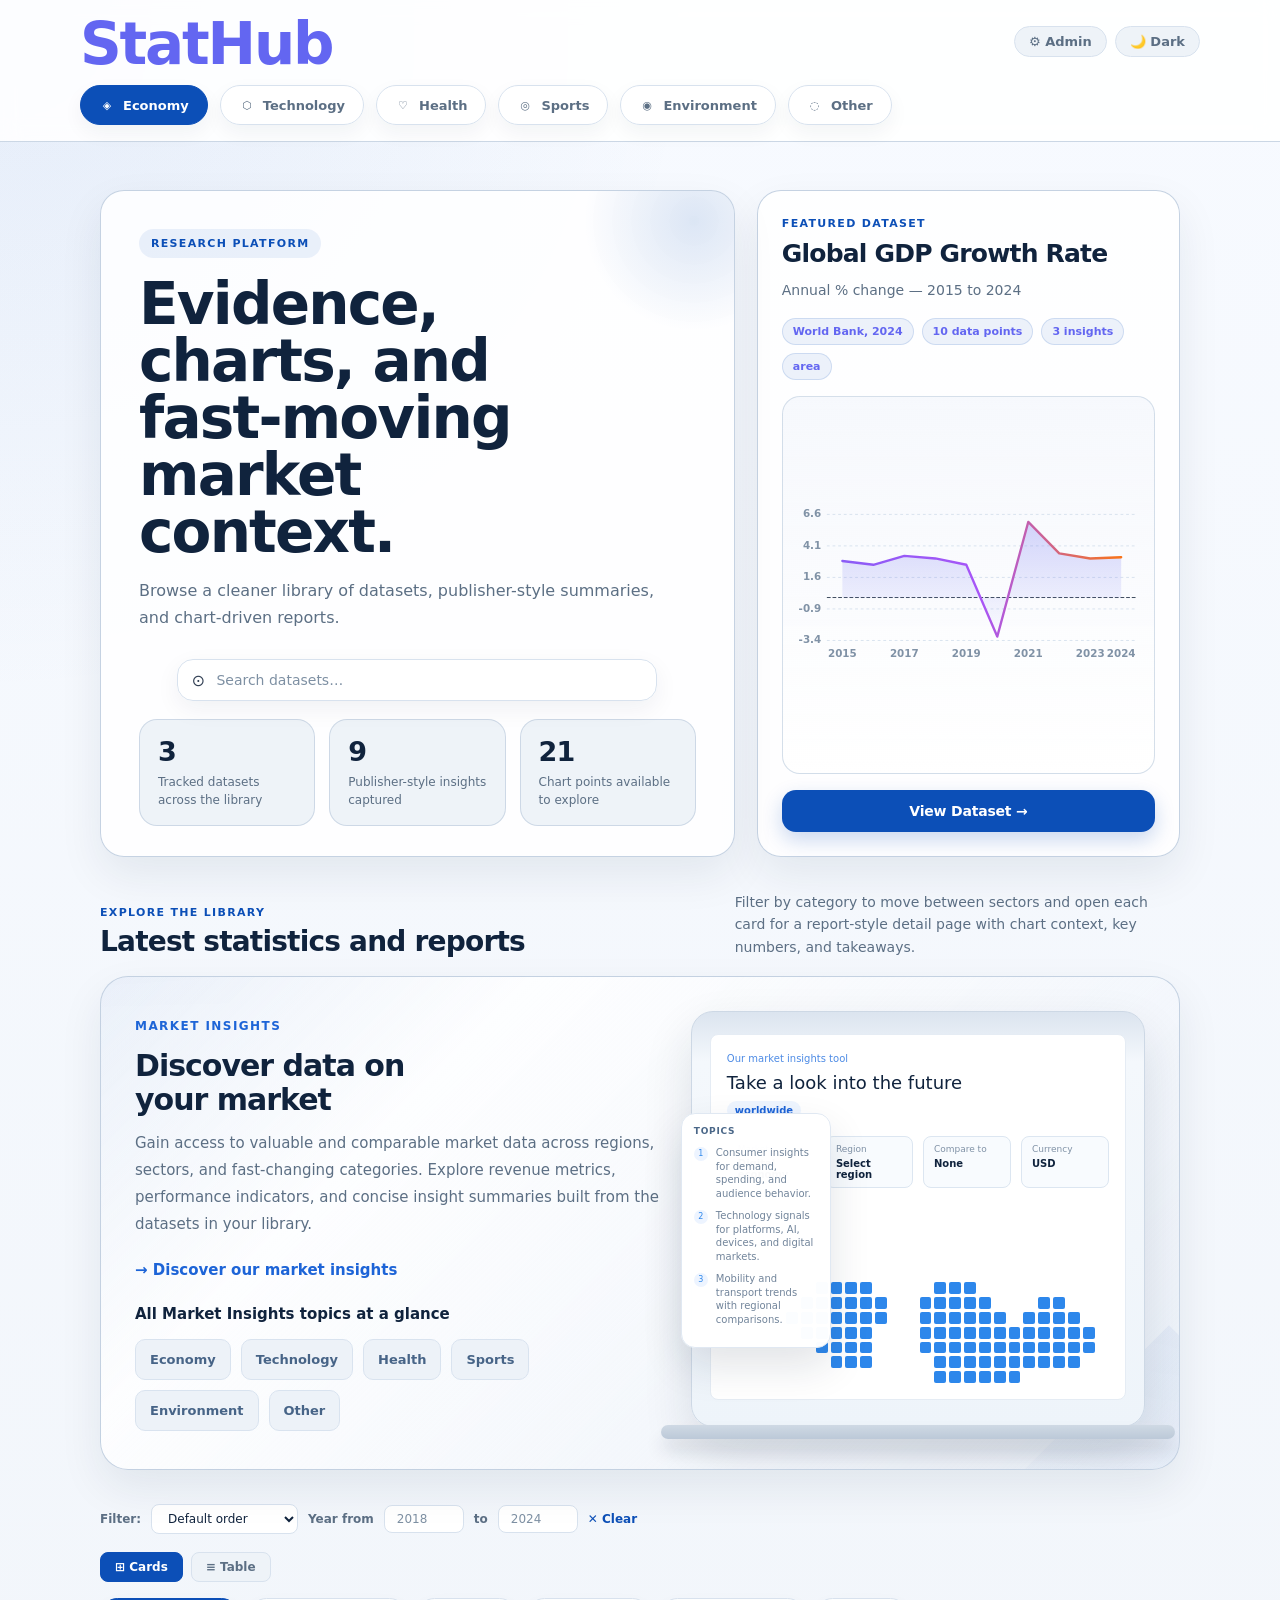
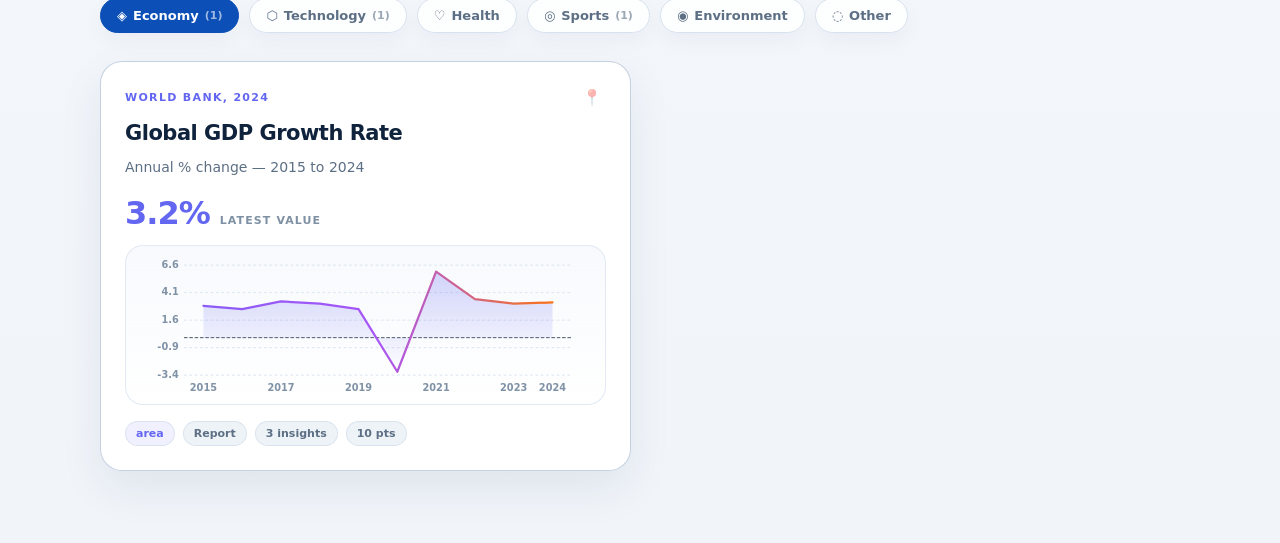
==== commit c5e7a335: "Add files via upload" ====
--- a/index.html
+++ b/index.html
@@ -1187,6 +1187,72 @@
     background: #1e1e2e; border-color: #2a2a3e; color: #94a3b8;
   }
   #pw-gate .theme-toggle-btn:hover { border-color: #6366f1; color: #a5b4fc; }
+
+  /* ── ADMIN TABS ── */
+  #admin-tabs { display:flex; gap:4px; border-bottom:1px solid var(--line); margin-bottom:0; }
+  .admin-tab-btn {
+    background:none; border:none; border-bottom:2px solid transparent;
+    padding:12px 18px; font-size:13px; font-weight:600; color:var(--ink-soft);
+    cursor:pointer; transition:all 0.15s; margin-bottom:-1px;
+  }
+  .admin-tab-btn.active { color:#6366f1; border-bottom-color:#6366f1; }
+  .admin-tab-btn:hover:not(.active) { color:var(--ink); }
+  .admin-tab-pane { display:none; }
+  .admin-tab-pane.active { display:block; }
+
+  /* ── CUSTOMIZE TAB ── */
+  #customize-tab { padding-top:24px; }
+  .cz-section { background:var(--surface); border:1px solid var(--line); border-radius:12px; padding:18px 20px; margin-bottom:16px; }
+  .cz-section-title { font-size:11px; color:#6366f1; text-transform:uppercase; letter-spacing:0.1em; font-weight:700; margin-bottom:14px; display:flex; align-items:center; gap:8px; }
+  .cz-row { display:flex; align-items:center; justify-content:space-between; padding:8px 0; border-bottom:1px solid var(--line); gap:12px; }
+  .cz-row:last-child { border-bottom:none; padding-bottom:0; }
+  .cz-row-label { font-size:13px; color:var(--ink); flex:1; }
+  .cz-row-sub { font-size:11px; color:var(--ink-soft); margin-top:2px; }
+  .cz-inp { background:var(--surface-alt); border:1px solid var(--line); border-radius:8px; padding:7px 10px; font-size:13px; color:var(--ink); outline:none; min-width:0; }
+  .cz-inp:focus { border-color:#6366f1; }
+  .cz-inp-sm { width:90px; }
+  .cz-inp-md { width:150px; }
+  .cz-color { width:38px; height:32px; border-radius:6px; border:1px solid var(--line); cursor:pointer; padding:2px; background:none; }
+  .cz-select { background:var(--surface-alt); border:1px solid var(--line); border-radius:8px; padding:7px 10px; font-size:13px; color:var(--ink); outline:none; cursor:pointer; }
+  .cz-range { width:120px; accent-color:#6366f1; }
+  .cz-tog { width:36px; height:20px; border-radius:10px; background:var(--line-strong); border:1px solid var(--line); cursor:pointer; position:relative; flex-shrink:0; transition:background 0.2s; }
+  .cz-tog.on { background:#6366f1; border-color:#6366f1; }
+  .cz-tog::after { content:''; position:absolute; top:2px; left:2px; width:14px; height:14px; border-radius:50%; background:#fff; transition:left 0.2s; }
+  .cz-tog.on::after { left:18px; }
+  .cz-palette-grid { display:grid; grid-template-columns: repeat(10, 32px); gap:6px; margin-top:8px; }
+  .cz-preset-row { display:flex; gap:8px; flex-wrap:wrap; margin-bottom:12px; }
+  .cz-preset-btn { background:var(--surface-alt); border:1px solid var(--line); border-radius:6px; padding:5px 12px; font-size:11px; font-weight:600; cursor:pointer; color:var(--ink-soft); transition:all 0.12s; }
+  .cz-preset-btn:hover { border-color:#6366f1; color:#6366f1; }
+  .cz-chips { display:flex; gap:6px; flex-wrap:wrap; }
+  .cz-chip { background:var(--surface-alt); border:1px solid var(--line); border-radius:6px; padding:5px 12px; font-size:11px; font-weight:600; cursor:pointer; color:var(--ink-soft); transition:all 0.12s; }
+  .cz-chip.active { background:#6366f1; color:#fff; border-color:#6366f1; }
+  .cz-upload-btn { display:inline-flex; align-items:center; gap:6px; background:var(--surface-alt); border:1px solid var(--line); color:var(--ink-soft); border-radius:8px; padding:7px 14px; font-size:12px; cursor:pointer; font-weight:600; }
+  .cz-save-row { display:flex; gap:10px; align-items:center; margin-top:20px; flex-wrap:wrap; }
+  .cz-publish-btn { background:#6366f1; color:#fff; border:none; border-radius:8px; padding:10px 24px; font-size:14px; font-weight:600; cursor:pointer; }
+  .cz-publish-btn:hover { background:#5254cc; }
+  .cz-discard-btn { background:var(--surface-alt); color:var(--ink-soft); border:1px solid var(--line); border-radius:8px; padding:10px 18px; font-size:13px; cursor:pointer; }
+  .cz-unsaved { font-size:12px; color:#f59e0b; background:rgba(245,158,11,0.1); border:1px solid rgba(245,158,11,0.3); border-radius:6px; padding:4px 10px; }
+  /* Live preview panel */
+  #cz-preview-panel { position:fixed; right:0; top:0; bottom:0; width:420px; background:var(--surface); border-left:1px solid var(--line); z-index:200; overflow:hidden; display:flex; flex-direction:column; transform:translateX(100%); transition:transform 0.3s; }
+  #cz-preview-panel.open { transform:translateX(0); }
+  #cz-preview-header { padding:14px 18px; border-bottom:1px solid var(--line); display:flex; align-items:center; justify-content:space-between; }
+  #cz-preview-header span { font-size:13px; font-weight:600; color:var(--ink); }
+  #cz-preview-close { background:none; border:none; color:var(--ink-soft); cursor:pointer; font-size:18px; padding:0; }
+  #cz-preview-frame-wrap { flex:1; overflow:hidden; transform-origin:top left; }
+  #cz-preview-frame { width:200%; height:200%; border:none; transform:scale(0.5); transform-origin:top left; }
+  .cz-preview-btn { background:var(--surface-alt); border:1px solid var(--line); color:var(--ink-soft); border-radius:8px; padding:7px 14px; font-size:12px; cursor:pointer; font-weight:600; }
+  .cz-preview-btn:hover { border-color:#6366f1; color:#6366f1; }
+  /* Dataset per-style overrides */
+  .ds-override-row { background:var(--surface-alt); border:1px solid var(--line); border-radius:10px; padding:14px 16px; margin-bottom:16px; }
+  .ds-override-title { font-size:11px; color:var(--ink-soft); text-transform:uppercase; letter-spacing:0.1em; margin-bottom:10px; font-weight:700; }
+  /* Announcement bar */
+  #announcement-bar { display:none; padding:9px 20px; text-align:center; font-size:13px; font-weight:600; }
+  /* Footer */
+  #site-footer { display:none; padding:32px 20px; }
+  #site-footer-inner { max-width:1120px; margin:0 auto; }
+  /* Coming soon */
+  #coming-soon-overlay { position:fixed; inset:0; z-index:250; background:var(--bg); display:flex; align-items:center; justify-content:center; flex-direction:column; gap:16px; }
+
   #loading-screen {
     background: #0a0a0f; min-height: 100vh;
     display: flex; align-items: center; justify-content: center;
@@ -1452,8 +1518,16 @@
         <button id="admin-add-btn" class="btn-add">+ Add Dataset</button>
       </div>
     </div>
+    <div id="admin-tabs">
+      <button class="admin-tab-btn active" data-tab="datasets">📋 Datasets</button>
+      <button class="admin-tab-btn" data-tab="notebooks">📓 Notebooks</button>
+      <button class="admin-tab-btn" data-tab="customize">🎨 Customize</button>
+      <button class="admin-tab-btn" data-tab="github">⚙ GitHub</button>
+    </div>
   </div>
   <div id="admin-content">
+    <!-- DATASETS TAB -->
+    <div id="tab-datasets" class="admin-tab-pane active">
     <!-- LIST VIEW -->
     <div id="admin-list-view">
       <div id="admin-list-header"></div>
@@ -1759,6 +1833,332 @@
         </div>
       </div>
     </div>
+    </div><!-- /tab-datasets -->
+
+    <!-- NOTEBOOKS TAB -->
+    <div id="tab-notebooks" class="admin-tab-pane">
+      <div style="padding:28px 0 0;">
+        <div style="font-size:16px;font-weight:700;color:var(--ink);margin-bottom:8px;">📓 Dataset Notebooks</div>
+        <div style="font-size:13px;color:var(--ink-soft);margin-bottom:20px;line-height:1.7;">Each dataset can have its own notebook — rich notes, analysis, sources, and context stored alongside the dataset.</div>
+        <div id="notebook-list"></div>
+        <div id="notebook-editor" class="hidden" style="margin-top:20px;">
+          <div style="font-size:14px;font-weight:700;color:var(--ink);margin-bottom:4px;" id="nb-dataset-title"></div>
+          <div style="font-size:11px;color:var(--ink-soft);margin-bottom:12px;">Notebook content is saved with the dataset and synced to GitHub.</div>
+          <textarea class="inp" id="nb-content" rows="14" style="resize:vertical;font-family:inherit;font-size:13px;line-height:1.7;width:100%;margin-bottom:10px;" placeholder="Write analysis, methodology notes, data sources, context..."></textarea>
+          <div style="display:flex;gap:8px;">
+            <button class="btn-save" onclick="saveNotebook()">Save Notebook</button>
+            <button class="btn-cancel" onclick="closeNotebook()">Cancel</button>
+          </div>
+        </div>
+      </div>
+    </div><!-- /tab-notebooks -->
+
+    <!-- CUSTOMIZE TAB -->
+    <div id="tab-customize" class="admin-tab-pane">
+      <div id="customize-tab">
+        <div class="cz-save-row" style="margin-bottom:20px;margin-top:4px;">
+          <button class="cz-publish-btn" onclick="publishTheme()">🚀 Publish Changes</button>
+          <button class="cz-discard-btn" onclick="discardTheme()">Discard Changes</button>
+          <span id="cz-unsaved-badge" class="cz-unsaved hidden">● Unsaved changes</span>
+          <button class="cz-preview-btn" onclick="openPreviewPanel()">👁 Live Preview</button>
+          <button class="cz-preview-btn" onclick="window.open(location.pathname,'_blank')">↗ Preview in full tab</button>
+          <button class="cz-preview-btn" onclick="exportTheme()">⬇ Export Theme</button>
+          <label class="cz-preview-btn" style="display:inline-flex;align-items:center;gap:6px;">⬆ Import Theme<input type="file" accept=".json" id="theme-import-input" style="display:none" onchange="importTheme(this)"></label>
+        </div>
+
+        <!-- BRANDING -->
+        <div class="cz-section">
+          <div class="cz-section-title">🏷 Branding</div>
+          <div class="cz-row"><div><div class="cz-row-label">Site Title</div></div><input class="cz-inp cz-inp-md" id="cz-site-title" value="StatHub" oninput="themeChanged()"/></div>
+          <div class="cz-row"><div><div class="cz-row-label">Tagline</div></div><input class="cz-inp cz-inp-md" id="cz-tagline" value="Insights Library" oninput="themeChanged()"/></div>
+          <div class="cz-row"><div><div class="cz-row-label">Logo</div><div class="cz-row-sub">Upload image (shown instead of text)</div></div><label class="cz-upload-btn">📁 Upload Logo<input type="file" accept="image/*" style="display:none" onchange="loadImageToField(this,'cz-logo-data')"></label><img id="cz-logo-preview" style="height:32px;border-radius:4px;display:none;margin-left:8px;" /><input type="hidden" id="cz-logo-data" /></div>
+          <div class="cz-row"><div><div class="cz-row-label">Favicon</div></div><label class="cz-upload-btn">📁 Upload Favicon<input type="file" accept="image/*" style="display:none" onchange="loadImageToField(this,'cz-favicon-data')"></label><input type="hidden" id="cz-favicon-data" /></div>
+        </div>
+
+        <!-- COLOR SCHEME -->
+        <div class="cz-section">
+          <div class="cz-section-title">🎨 Color Scheme</div>
+          <div class="cz-preset-row" id="theme-presets"></div>
+          <div style="display:grid;grid-template-columns:1fr 1fr;gap:0;">
+            <div class="cz-row"><div class="cz-row-label">Primary Accent</div><input type="color" class="cz-color" id="cz-primary" oninput="themeChanged()" /></div>
+            <div class="cz-row"><div class="cz-row-label">Secondary Accent</div><input type="color" class="cz-color" id="cz-secondary" oninput="themeChanged()" /></div>
+            <div class="cz-row"><div class="cz-row-label">Background (light)</div><input type="color" class="cz-color" id="cz-bg-light" oninput="themeChanged()" /></div>
+            <div class="cz-row"><div class="cz-row-label">Background (dark)</div><input type="color" class="cz-color" id="cz-bg-dark" oninput="themeChanged()" /></div>
+            <div class="cz-row"><div class="cz-row-label">Surface (light)</div><input type="color" class="cz-color" id="cz-surface-light" oninput="themeChanged()" /></div>
+            <div class="cz-row"><div class="cz-row-label">Surface (dark)</div><input type="color" class="cz-color" id="cz-surface-dark" oninput="themeChanged()" /></div>
+            <div class="cz-row"><div class="cz-row-label">Text (light)</div><input type="color" class="cz-color" id="cz-text-light" oninput="themeChanged()" /></div>
+            <div class="cz-row"><div class="cz-row-label">Text (dark)</div><input type="color" class="cz-color" id="cz-text-dark" oninput="themeChanged()" /></div>
+          </div>
+          <div style="margin-top:10px;"><button class="cz-discard-btn" onclick="resetColorDefaults()" style="font-size:12px;padding:6px 14px;">↺ Reset to defaults</button></div>
+        </div>
+
+        <!-- TYPOGRAPHY -->
+        <div class="cz-section">
+          <div class="cz-section-title">✏ Typography</div>
+          <div class="cz-row"><div class="cz-row-label">Font Family</div>
+            <select class="cz-select" id="cz-font" onchange="themeChanged();loadCustomFont()">
+              <option value="Inter">Inter</option>
+              <option value="DM Sans">DM Sans</option>
+              <option value="Sora">Sora</option>
+              <option value="Roboto">Roboto</option>
+              <option value="Poppins">Poppins</option>
+              <option value="Playfair Display">Playfair Display</option>
+            </select>
+          </div>
+          <div class="cz-row"><div><div class="cz-row-label">Base Font Size</div><div class="cz-row-sub" id="cz-font-size-lbl">16px</div></div><input type="range" class="cz-range" id="cz-font-size" min="12" max="18" value="16" oninput="themeChanged();document.getElementById('cz-font-size-lbl').textContent=this.value+'px'" /></div>
+          <div class="cz-row"><div class="cz-row-label">Heading Weight</div>
+            <div class="cz-chips" id="cz-heading-weight">
+              <span class="cz-chip" data-v="400">Normal</span>
+              <span class="cz-chip" data-v="600">Semibold</span>
+              <span class="cz-chip active" data-v="800">Bold</span>
+              <span class="cz-chip" data-v="900">Extrabold</span>
+            </div>
+          </div>
+          <div class="cz-row"><div class="cz-row-label">Letter Spacing</div>
+            <div class="cz-chips" id="cz-letter-spacing">
+              <span class="cz-chip" data-v="-0.05em">Tight</span>
+              <span class="cz-chip active" data-v="0">Normal</span>
+              <span class="cz-chip" data-v="0.04em">Wide</span>
+            </div>
+          </div>
+        </div>
+
+        <!-- LAYOUT -->
+        <div class="cz-section">
+          <div class="cz-section-title">⬛ Layout</div>
+          <div class="cz-row"><div class="cz-row-label">Dashboard Grid Columns</div>
+            <div class="cz-chips" id="cz-grid-cols">
+              <span class="cz-chip" data-v="1">1</span>
+              <span class="cz-chip active" data-v="2">2</span>
+              <span class="cz-chip" data-v="3">3</span>
+              <span class="cz-chip" data-v="4">4</span>
+            </div>
+          </div>
+          <div class="cz-row"><div class="cz-row-label">Card Border Radius</div>
+            <div class="cz-chips" id="cz-border-radius">
+              <span class="cz-chip" data-v="0px">None</span>
+              <span class="cz-chip" data-v="8px">Small</span>
+              <span class="cz-chip active" data-v="22px">Medium</span>
+              <span class="cz-chip" data-v="32px">Large</span>
+              <span class="cz-chip" data-v="999px">Pill</span>
+            </div>
+          </div>
+          <div class="cz-row"><div class="cz-row-label">Card Shadow</div>
+            <div class="cz-chips" id="cz-card-shadow">
+              <span class="cz-chip" data-v="none">None</span>
+              <span class="cz-chip active" data-v="soft">Soft</span>
+              <span class="cz-chip" data-v="medium">Medium</span>
+              <span class="cz-chip" data-v="strong">Strong</span>
+            </div>
+          </div>
+          <div class="cz-row"><div class="cz-row-label">Card Border</div>
+            <div class="cz-chips" id="cz-card-border">
+              <span class="cz-chip" data-v="none">None</span>
+              <span class="cz-chip active" data-v="subtle">Subtle</span>
+              <span class="cz-chip" data-v="visible">Visible</span>
+            </div>
+          </div>
+          <div class="cz-row"><div class="cz-row-label">Navbar Position</div>
+            <div class="cz-chips" id="cz-navbar-pos">
+              <span class="cz-chip active" data-v="sticky">Top Fixed</span>
+              <span class="cz-chip" data-v="static">Top Static</span>
+            </div>
+          </div>
+          <div class="cz-row"><div><div class="cz-row-label">Compact Mode</div><div class="cz-row-sub">Reduces padding and spacing</div></div><div class="cz-tog" id="cz-compact" onclick="this.classList.toggle('on');themeChanged()"></div></div>
+        </div>
+
+        <!-- HERO SECTION -->
+        <div class="cz-section">
+          <div class="cz-section-title">🦸 Hero Section</div>
+          <div class="cz-row"><div class="cz-row-label">Show Hero</div><div class="cz-tog on" id="cz-hero-show" onclick="this.classList.toggle('on');themeChanged()"></div></div>
+          <div class="cz-row"><div class="cz-row-label">Hero Title</div><input class="cz-inp cz-inp-md" id="cz-hero-title" value="Evidence, charts, and fast-moving market context." oninput="themeChanged()" /></div>
+          <div class="cz-row"><div class="cz-row-label">Hero Subtitle</div><input class="cz-inp cz-inp-md" id="cz-hero-subtitle" value="Browse a cleaner library of datasets..." oninput="themeChanged()" /></div>
+          <div class="cz-row"><div class="cz-row-label">Background Style</div>
+            <div class="cz-chips" id="cz-hero-bg">
+              <span class="cz-chip active" data-v="gradient">Gradient</span>
+              <span class="cz-chip" data-v="solid">Solid</span>
+              <span class="cz-chip" data-v="image">Image</span>
+            </div>
+          </div>
+          <div class="cz-row"><div class="cz-row-label">Hero Height</div>
+            <div class="cz-chips" id="cz-hero-height">
+              <span class="cz-chip" data-v="small">Small</span>
+              <span class="cz-chip active" data-v="medium">Medium</span>
+              <span class="cz-chip" data-v="large">Large</span>
+              <span class="cz-chip" data-v="fullscreen">Fullscreen</span>
+            </div>
+          </div>
+          <div class="cz-row"><div class="cz-row-label">Text Align</div>
+            <div class="cz-chips" id="cz-hero-align">
+              <span class="cz-chip active" data-v="left">Left</span>
+              <span class="cz-chip" data-v="center">Center</span>
+              <span class="cz-chip" data-v="right">Right</span>
+            </div>
+          </div>
+          <div class="cz-row"><div><div class="cz-row-label">Overlay Opacity</div><div class="cz-row-sub" id="cz-overlay-lbl">0%</div></div><input type="range" class="cz-range" id="cz-overlay-opacity" min="0" max="80" value="0" oninput="themeChanged();document.getElementById('cz-overlay-lbl').textContent=this.value+'%'" /></div>
+        </div>
+
+        <!-- GLOBAL CHART DEFAULTS -->
+        <div class="cz-section">
+          <div class="cz-section-title">📊 Global Chart Defaults</div>
+          <div style="margin-bottom:10px;">
+            <div style="font-size:11px;color:var(--ink-soft);margin-bottom:8px;font-weight:600;">CHART PALETTE</div>
+            <div class="cz-preset-row" id="chart-palette-presets"></div>
+            <div class="cz-palette-grid" id="chart-palette-colors"></div>
+          </div>
+          <div class="cz-row"><div class="cz-row-label">Bar Rounded Corners</div><div style="display:flex;align-items:center;gap:10px;"><div class="cz-tog on" id="cz-bar-rounded" onclick="this.classList.toggle('on');themeChanged()"></div><input type="range" class="cz-range" id="cz-bar-radius" min="0" max="16" value="5" oninput="themeChanged()" /></div></div>
+          <div class="cz-row"><div class="cz-row-label">Bar Gap</div>
+            <div class="cz-chips" id="cz-bar-gap">
+              <span class="cz-chip" data-v="tight">Tight</span>
+              <span class="cz-chip active" data-v="normal">Normal</span>
+              <span class="cz-chip" data-v="wide">Wide</span>
+            </div>
+          </div>
+          <div class="cz-row"><div><div class="cz-row-label">Line Thickness</div><div class="cz-row-sub" id="cz-line-thick-lbl">3px</div></div><input type="range" class="cz-range" id="cz-line-thickness" min="1" max="5" value="3" oninput="themeChanged();document.getElementById('cz-line-thick-lbl').textContent=this.value+'px'" /></div>
+          <div class="cz-row"><div class="cz-row-label">Line Dot Size</div>
+            <div class="cz-chips" id="cz-dot-size">
+              <span class="cz-chip" data-v="none">None</span>
+              <span class="cz-chip" data-v="small">Small</span>
+              <span class="cz-chip active" data-v="medium">Medium</span>
+              <span class="cz-chip" data-v="large">Large</span>
+            </div>
+          </div>
+          <div class="cz-row"><div><div class="cz-row-label">Fill Opacity</div><div class="cz-row-sub" id="cz-fill-lbl">35%</div></div><input type="range" class="cz-range" id="cz-fill-opacity" min="0" max="80" value="35" oninput="themeChanged();document.getElementById('cz-fill-lbl').textContent=this.value+'%'" /></div>
+          <div class="cz-row"><div><div class="cz-row-label">Show Grid Lines</div></div><div style="display:flex;align-items:center;gap:10px;"><div class="cz-tog on" id="cz-show-grid" onclick="this.classList.toggle('on');themeChanged()"></div>
+            <div class="cz-chips" id="cz-grid-style">
+              <span class="cz-chip" data-v="solid">Solid</span>
+              <span class="cz-chip active" data-v="dashed">Dashed</span>
+              <span class="cz-chip" data-v="dotted">Dotted</span>
+            </div>
+          </div></div>
+          <div class="cz-row"><div class="cz-row-label">Show Axis Labels</div><div class="cz-tog on" id="cz-show-axis" onclick="this.classList.toggle('on');themeChanged()"></div></div>
+          <div class="cz-row"><div class="cz-row-label">Show Value Labels on Bars</div><div class="cz-tog on" id="cz-show-val-labels" onclick="this.classList.toggle('on');themeChanged()"></div></div>
+          <div class="cz-row"><div class="cz-row-label">Show Tooltip</div><div class="cz-tog on" id="cz-show-tooltip" onclick="this.classList.toggle('on');themeChanged()"></div></div>
+          <div class="cz-row"><div class="cz-row-label">Animation Duration</div>
+            <div class="cz-chips" id="cz-anim">
+              <span class="cz-chip" data-v="0">None</span>
+              <span class="cz-chip" data-v="150">Fast</span>
+              <span class="cz-chip active" data-v="300">Normal</span>
+              <span class="cz-chip" data-v="600">Slow</span>
+            </div>
+          </div>
+          <div class="cz-row"><div class="cz-row-label">Show Chart Title</div><div class="cz-tog on" id="cz-show-chart-title" onclick="this.classList.toggle('on');themeChanged()"></div></div>
+          <div class="cz-row"><div class="cz-row-label">Show Trend Badge</div><div class="cz-tog on" id="cz-show-trend-badge" onclick="this.classList.toggle('on');themeChanged()"></div></div>
+          <div class="cz-row"><div class="cz-row-label">Show Source Credit</div><div class="cz-tog on" id="cz-show-source" onclick="this.classList.toggle('on');themeChanged()"></div></div>
+          <div class="cz-row"><div class="cz-row-label">Show Timestamp</div><div class="cz-tog on" id="cz-show-ts" onclick="this.classList.toggle('on');themeChanged()"></div></div>
+          <div class="cz-row"><div class="cz-row-label">Card Padding</div>
+            <div class="cz-chips" id="cz-card-padding">
+              <span class="cz-chip" data-v="compact">Compact</span>
+              <span class="cz-chip active" data-v="normal">Normal</span>
+              <span class="cz-chip" data-v="spacious">Spacious</span>
+            </div>
+          </div>
+        </div>
+
+        <!-- PUBLIC PAGE CONTROLS -->
+        <div class="cz-section">
+          <div class="cz-section-title">🌐 Public Page Controls</div>
+          <div class="cz-row"><div class="cz-row-label">Show Search Bar</div><div class="cz-tog on" id="cz-show-search" onclick="this.classList.toggle('on');themeChanged()"></div></div>
+          <div class="cz-row"><div class="cz-row-label">Show Category Filters</div><div class="cz-tog on" id="cz-show-cats" onclick="this.classList.toggle('on');themeChanged()"></div></div>
+          <div class="cz-row"><div class="cz-row-label">Show Dark Mode Toggle</div><div class="cz-tog on" id="cz-show-dark-toggle" onclick="this.classList.toggle('on');themeChanged()"></div></div>
+          <div class="cz-row"><div class="cz-row-label">Show Dataset Count</div><div class="cz-tog on" id="cz-show-ds-count" onclick="this.classList.toggle('on');themeChanged()"></div></div>
+          <div class="cz-row"><div><div class="cz-row-label">Password-Protect Public View</div><div class="cz-row-sub">Visitors must enter a password</div></div><div class="cz-tog" id="cz-public-pw" onclick="this.classList.toggle('on');themeChanged()"></div></div>
+          <div class="cz-row"><div class="cz-row-label">Public Password</div><input class="cz-inp cz-inp-md" id="cz-public-pw-value" type="password" placeholder="Set public password" oninput="themeChanged()" /></div>
+          <div class="cz-row"><div><div class="cz-row-label">"Coming Soon" Mode</div><div class="cz-row-sub">Shows a coming soon screen instead of content</div></div><div class="cz-tog" id="cz-coming-soon" onclick="this.classList.toggle('on');themeChanged()"></div></div>
+        </div>
+
+        <!-- ANNOUNCEMENT BAR & FOOTER -->
+        <div class="cz-section">
+          <div class="cz-section-title">📢 Announcement Bar</div>
+          <div class="cz-row"><div class="cz-row-label">Show Bar</div><div class="cz-tog" id="cz-ann-show" onclick="this.classList.toggle('on');themeChanged()"></div></div>
+          <div class="cz-row"><div class="cz-row-label">Bar Text</div><input class="cz-inp cz-inp-md" id="cz-ann-text" value="📊 New datasets added weekly — stay updated!" oninput="themeChanged()" /></div>
+          <div class="cz-row"><div class="cz-row-label">Bar Background</div><input type="color" class="cz-color" id="cz-ann-bg" value="#6366f1" oninput="themeChanged()" /></div>
+        </div>
+        <div class="cz-section">
+          <div class="cz-section-title">🦶 Footer</div>
+          <div class="cz-row"><div class="cz-row-label">Show Footer</div><div class="cz-tog" id="cz-footer-show" onclick="this.classList.toggle('on');themeChanged()"></div></div>
+          <div class="cz-row"><div class="cz-row-label">Columns</div>
+            <div class="cz-chips" id="cz-footer-cols">
+              <span class="cz-chip active" data-v="1">1</span>
+              <span class="cz-chip" data-v="2">2</span>
+              <span class="cz-chip" data-v="3">3</span>
+            </div>
+          </div>
+          <div class="cz-row" style="flex-direction:column;align-items:flex-start;gap:6px;"><div class="cz-row-label">Footer HTML</div><textarea class="cz-inp" id="cz-footer-html" rows="4" style="width:100%;resize:vertical;font-size:12px;font-family:monospace;" placeholder="<p>© 2024 StatHub</p>" oninput="themeChanged()"></textarea></div>
+        </div>
+
+        <!-- CUSTOM CSS -->
+        <div class="cz-section">
+          <div class="cz-section-title">💅 Custom CSS</div>
+          <div style="font-size:12px;color:var(--ink-soft);margin-bottom:10px;">Injected into the public page. Admin panel is not affected.</div>
+          <textarea class="cz-inp" id="cz-custom-css" rows="8" style="width:100%;resize:vertical;font-size:12px;font-family:monospace;" placeholder="/* your custom CSS here */&#10;.ds-card { border-radius: 32px; }" oninput="themeChanged()"></textarea>
+          <div style="margin-top:8px;"><button class="cz-discard-btn" onclick="document.getElementById('cz-custom-css').value='';themeChanged()" style="font-size:12px;padding:6px 14px;">↺ Reset custom CSS</button></div>
+        </div>
+      </div>
+    </div><!-- /tab-customize -->
+
+    <!-- GITHUB TAB -->
+    <div id="tab-github" class="admin-tab-pane">
+      <div style="padding-top:24px;">
+        <div id="gh-config-wrap-tab" style="background:var(--surface-alt);border:1px solid var(--line);border-radius:12px;padding:18px;margin-top:0;">
+          <div style="font-size:12px;color:#34d399;text-transform:uppercase;letter-spacing:0.1em;margin-bottom:4px;font-weight:600;">🐙 GitHub Storage</div>
+          <div style="font-size:12px;color:var(--ink-soft);margin-bottom:12px;line-height:1.6;">
+            Data saved here is committed to your GitHub repo as <code style="background:var(--surface);padding:1px 5px;border-radius:4px;font-size:11px;">data.json</code>. Theme settings are saved as <code style="background:var(--surface);padding:1px 5px;border-radius:4px;font-size:11px;">theme.json</code>.
+          </div>
+          <div style="display:grid;grid-template-columns:1fr 1fr;gap:8px;margin-bottom:8px;">
+            <div><div style="font-size:11px;color:var(--ink-soft);margin-bottom:4px;">GitHub Username / Org</div><input class="inp" id="gh-owner-tab" placeholder="e.g. harshit" style="width:100%" /></div>
+            <div><div style="font-size:11px;color:var(--ink-soft);margin-bottom:4px;">Repository name</div><input class="inp" id="gh-repo-tab" placeholder="e.g. stathub" style="width:100%" /></div>
+          </div>
+          <div style="display:grid;grid-template-columns:1fr 1fr;gap:8px;margin-bottom:8px;">
+            <div><div style="font-size:11px;color:var(--ink-soft);margin-bottom:4px;">File path in repo</div><input class="inp" id="gh-path-tab" placeholder="data.json" style="width:100%" /></div>
+            <div><div style="font-size:11px;color:var(--ink-soft);margin-bottom:4px;">Personal Access Token <span style="color:#f87171">*</span></div><input class="inp" id="gh-token-tab" type="password" placeholder="ghp_…" style="width:100%" /></div>
+          </div>
+          <div style="font-size:11px;color:#f59e0b;margin-bottom:10px;">&#9888; Token stays in your browser only — never sent to anyone except GitHub.</div>
+          <div style="display:flex;gap:8px;align-items:center;flex-wrap:wrap;">
+            <button class="btn-save" style="padding:9px 18px;background:#34d399;border-color:#34d399;color:#000;" onclick="saveGhConfigTabFromUI()">Save GitHub Config</button>
+            <button style="padding:9px 18px;background:none;border:1px solid var(--line);border-radius:8px;color:var(--ink-soft);font-size:13px;cursor:pointer;font-family:inherit;" onclick="testGhConnectionTab()">Test connection</button>
+            <span id="gh-config-status-tab" style="font-size:12px;color:#34d399;"></span>
+          </div>
+        </div>
+        <!-- Change Password in GitHub tab -->
+        <div id="change-pw-wrap-tab" style="background:var(--surface-alt);border:1px solid var(--line);border-radius:12px;padding:18px;margin-top:16px;">
+          <div style="font-size:12px;color:var(--ink-soft);text-transform:uppercase;letter-spacing:0.1em;margin-bottom:12px;font-weight:600;">🔑 Change Admin Password</div>
+          <div style="display:flex;gap:10px;">
+            <input class="inp" id="new-pw-tab" type="password" placeholder="New password" style="flex:1" />
+            <input class="inp" id="new-pw-confirm-tab" type="password" placeholder="Confirm" style="flex:1" />
+            <button class="btn-save" style="padding:9px 18px;" onclick="changePasswordTab()">Save</button>
+          </div>
+          <div id="change-pw-err-tab" style="font-size:12px;color:#f87171;margin-top:6px;"></div>
+        </div>
+      </div>
+    </div><!-- /tab-github -->
+
+  </div><!-- /admin-content -->
+</div>
+
+<!-- Live Preview Panel -->
+<div id="cz-preview-panel">
+  <div id="cz-preview-header">
+    <span>Live Preview (50% scale)</span>
+    <div style="display:flex;gap:8px;">
+      <button class="cz-preview-btn" onclick="window.open(location.pathname,'_blank')">Full Tab ↗</button>
+      <button id="cz-preview-close" onclick="closePreviewPanel()">✕</button>
+    </div>
+  </div>
+  <div id="cz-preview-frame-wrap">
+    <iframe id="cz-preview-frame" src="about:blank"></iframe>
+  </div>
+</div>
+
+<!-- Announcement Bar (public) -->
+<div id="announcement-bar"></div>
+
+<!-- Coming Soon Overlay -->
+<div id="coming-soon-overlay" class="hidden">
+  <div style="text-align:center;">
+    <div style="font-size:48px;margin-bottom:16px;">🚀</div>
+    <div style="font-size:28px;font-weight:800;color:var(--ink);margin-bottom:8px;letter-spacing:-0.8px;">Coming Soon</div>
+    <div style="font-size:15px;color:var(--ink-soft);">Something great is on its way. Check back later.</div>
   </div>
 </div>
 
@@ -2703,6 +3103,7 @@
   renderAdminList();
   showAdminListView();
   populateGhConfigUI();
+  initAdminTabs();
 }
 
 function showAdminListView() {
@@ -3497,22 +3898,699 @@
 // ──────────────────────────────────────────────
 // INIT
 // ──────────────────────────────────────────────
+// ──────────────────────────────────────────────
+// ADMIN TABS
+// ──────────────────────────────────────────────
+function initAdminTabs() {
+  document.querySelectorAll('.admin-tab-btn').forEach(btn => {
+    btn.addEventListener('click', () => {
+      const tab = btn.dataset.tab;
+      document.querySelectorAll('.admin-tab-btn').forEach(b => b.classList.remove('active'));
+      document.querySelectorAll('.admin-tab-pane').forEach(p => p.classList.remove('active'));
+      btn.classList.add('active');
+      document.getElementById('tab-' + tab)?.classList.add('active');
+      // Show/hide add button for datasets tab only
+      const addBtn = document.getElementById('admin-add-btn');
+      if (addBtn) addBtn.style.display = tab === 'datasets' ? '' : 'none';
+      if (tab === 'notebooks') renderNotebookList();
+      if (tab === 'customize') initCustomizeTab();
+      if (tab === 'github') populateGhTabUI();
+    });
+  });
+}
+
+// ──────────────────────────────────────────────
+// NOTEBOOKS
+// ──────────────────────────────────────────────
+let activeNotebookId = null;
+
+function renderNotebookList() {
+  const list = document.getElementById('notebook-list');
+  if (!list) return;
+  if (allDs.length === 0) { list.innerHTML = '<div style="color:var(--ink-soft);padding:20px 0;font-size:13px;">No datasets yet. Add a dataset first.</div>'; return; }
+  list.innerHTML = allDs.map(ds => {
+    const hasNote = !!(ds.notebook && ds.notebook.trim());
+    return `<div style="background:var(--surface);border:1px solid var(--line);border-radius:10px;padding:14px 18px;margin-bottom:10px;display:flex;align-items:center;gap:14px;cursor:pointer;" onclick="openNotebook('${ds.id}')">
+      <div style="width:8px;height:8px;border-radius:50%;background:${ds.accent};flex-shrink:0;"></div>
+      <div style="flex:1;">
+        <div style="font-size:14px;font-weight:600;color:var(--ink);">${ds.title}</div>
+        <div style="font-size:11px;color:var(--ink-soft);margin-top:2px;">${hasNote ? '📝 Has notes · ' + (ds.notebook.trim().slice(0,80) + (ds.notebook.length > 80 ? '…' : '')) : 'No notes yet'}</div>
+      </div>
+      <div style="font-size:12px;color:${hasNote ? '#34d399' : 'var(--ink-soft)'};">${hasNote ? '✓ Notes' : 'Edit'} →</div>
+    </div>`;
+  }).join('');
+}
+
+function openNotebook(dsId) {
+  const ds = allDs.find(d => d.id === dsId);
+  if (!ds) return;
+  activeNotebookId = dsId;
+  document.getElementById('nb-dataset-title').textContent = ds.title;
+  document.getElementById('nb-content').value = ds.notebook || '';
+  document.getElementById('notebook-list').classList.add('hidden');
+  const editor = document.getElementById('notebook-editor');
+  editor.classList.remove('hidden');
+}
+
+function closeNotebook() {
+  activeNotebookId = null;
+  document.getElementById('notebook-list').classList.remove('hidden');
+  document.getElementById('notebook-editor').classList.add('hidden');
+}
+
+function saveNotebook() {
+  if (!activeNotebookId) return;
+  const content = document.getElementById('nb-content').value;
+  allDs = allDs.map(d => d.id === activeNotebookId ? { ...d, notebook: content } : d);
+  persistDs();
+  closeNotebook();
+  renderNotebookList();
+  showToast('Notebook saved ✓');
+}
+
+// ──────────────────────────────────────────────
+// THEME / CUSTOMIZE SYSTEM
+// ──────────────────────────────────────────────
+const DEFAULT_THEME = {
+  siteTitle: 'StatHub', tagline: 'Insights Library', logo: '', favicon: '',
+  primary: '#0c4fb7', secondary: '#6366f1',
+  bgLight: '#f4f7fb', bgDark: '#0a0a0f',
+  surfaceLight: '#ffffff', surfaceDark: '#111118',
+  textLight: '#10233d', textDark: '#e2e8f0',
+  font: 'Inter', fontSize: 16,
+  headingWeight: '800', letterSpacing: '0',
+  gridCols: 2, borderRadius: '22px', cardShadow: 'soft', cardBorder: 'subtle',
+  navbarPos: 'sticky', compact: false,
+  heroShow: true, heroTitle: 'Evidence, charts, and fast-moving market context.',
+  heroSubtitle: 'Browse a cleaner library of datasets, publisher-style summaries, and chart-driven reports.',
+  heroBg: 'gradient', heroHeight: 'medium', heroAlign: 'left', overlayOpacity: 0,
+  chartPalette: ['#8b5cf6','#f97316','#6366f1','#a855f7','#fb923c','#7c3aed','#c084fc','#38bdf8','#34d399','#f59e0b'],
+  barRounded: true, barRadius: 5, barGap: 'normal',
+  lineThickness: 3, dotSize: 'medium', fillOpacity: 35,
+  showGrid: true, gridStyle: 'dashed', showAxis: true, showValLabels: true,
+  showTooltip: true, animDuration: 300,
+  showChartTitle: true, showTrendBadge: true, showSource: true, showTs: true, cardPadding: 'normal',
+  showSearch: true, showCats: true, showDarkToggle: true, showDsCount: true,
+  publicPw: false, publicPwValue: '', comingSoon: false,
+  annShow: false, annText: '📊 New datasets added weekly — stay updated!', annBg: '#6366f1',
+  footerShow: false, footerCols: 1, footerHtml: '<p style="text-align:center;color:var(--ink-soft);font-size:13px;">© 2024 StatHub · Built with ❤</p>',
+  customCss: '',
+};
+
+let currentTheme = {};
+let savedTheme = {};
+let themeUnsaved = false;
+let czDebounceTimer = null;
+
+async function loadTheme() {
+  try {
+    let raw = null;
+    if (window.storage && typeof window.storage.get === 'function') {
+      const stored = await window.storage.get('stathub_theme');
+      if (stored && stored.value) raw = stored.value;
+    }
+    if (!raw) raw = localStorage.getItem('stathub_theme');
+    if (raw) {
+      currentTheme = { ...DEFAULT_THEME, ...JSON.parse(raw) };
+    } else {
+      currentTheme = { ...DEFAULT_THEME };
+    }
+  } catch {
+    currentTheme = { ...DEFAULT_THEME };
+  }
+  savedTheme = { ...currentTheme };
+  applyThemeToPublicPage();
+}
+
+async function saveTheme() {
+  try {
+    const json = JSON.stringify(currentTheme);
+    localStorage.setItem('stathub_theme', json);
+    if (window.storage && typeof window.storage.set === 'function') {
+      await window.storage.set('stathub_theme', json);
+    }
+    savedTheme = { ...currentTheme };
+    themeUnsaved = false;
+    document.getElementById('cz-unsaved-badge')?.classList.add('hidden');
+    await pushThemeToGitHub();
+  } catch(e) {
+    console.warn('Theme save error:', e);
+  }
+}
+
+async function pushThemeToGitHub() {
+  const { owner, repo, token } = getGhConfig();
+  if (!owner || !repo || !token) return;
+  try {
+    const themePath = 'theme.json';
+    const url = `https://api.github.com/repos/${owner}/${repo}/contents/${themePath}`;
+    const headers = { Authorization: `Bearer ${token}`, Accept: 'application/vnd.github+json', 'X-GitHub-Api-Version': '2022-11-28', 'Content-Type': 'application/json' };
+    // Check if exists to get SHA
+    let sha = null;
+    try {
+      const check = await fetch(url, { headers: { ...headers } });
+      if (check.ok) { const j = await check.json(); sha = j.sha; }
+    } catch {}
+    const content = btoa(unescape(encodeURIComponent(JSON.stringify(currentTheme, null, 2))));
+    const body = { message: 'Update theme via StatHub admin', content, ...(sha ? { sha } : {}) };
+    await fetch(url, { method: 'PUT', headers, body: JSON.stringify(body) });
+  } catch {}
+}
+
+function themeChanged() {
+  themeUnsaved = true;
+  document.getElementById('cz-unsaved-badge')?.classList.remove('hidden');
+  clearTimeout(czDebounceTimer);
+  czDebounceTimer = setTimeout(() => {
+    collectThemeFromUI();
+    applyThemeToPublicPage();
+    updatePreviewFrame();
+  }, 300);
+}
+
+function collectThemeFromUI() {
+  const g = id => document.getElementById(id);
+  const tog = id => g(id)?.classList.contains('on') || false;
+  const chip = id => { const el = document.querySelector(`#${id} .cz-chip.active`); return el ? el.dataset.v : null; };
+  currentTheme = {
+    ...currentTheme,
+    siteTitle: g('cz-site-title')?.value || 'StatHub',
+    tagline: g('cz-tagline')?.value || '',
+    logo: g('cz-logo-data')?.value || '',
+    favicon: g('cz-favicon-data')?.value || '',
+    primary: g('cz-primary')?.value || DEFAULT_THEME.primary,
+    secondary: g('cz-secondary')?.value || DEFAULT_THEME.secondary,
+    bgLight: g('cz-bg-light')?.value || DEFAULT_THEME.bgLight,
+    bgDark: g('cz-bg-dark')?.value || DEFAULT_THEME.bgDark,
+    surfaceLight: g('cz-surface-light')?.value || DEFAULT_THEME.surfaceLight,
+    surfaceDark: g('cz-surface-dark')?.value || DEFAULT_THEME.surfaceDark,
+    textLight: g('cz-text-light')?.value || DEFAULT_THEME.textLight,
+    textDark: g('cz-text-dark')?.value || DEFAULT_THEME.textDark,
+    font: g('cz-font')?.value || 'Inter',
+    fontSize: parseInt(g('cz-font-size')?.value) || 16,
+    headingWeight: chip('cz-heading-weight') || '800',
+    letterSpacing: chip('cz-letter-spacing') || '0',
+    gridCols: parseInt(chip('cz-grid-cols')) || 2,
+    borderRadius: chip('cz-border-radius') || '22px',
+    cardShadow: chip('cz-card-shadow') || 'soft',
+    cardBorder: chip('cz-card-border') || 'subtle',
+    navbarPos: chip('cz-navbar-pos') || 'sticky',
+    compact: tog('cz-compact'),
+    heroShow: tog('cz-hero-show'),
+    heroTitle: g('cz-hero-title')?.value || '',
+    heroSubtitle: g('cz-hero-subtitle')?.value || '',
+    heroBg: chip('cz-hero-bg') || 'gradient',
+    heroHeight: chip('cz-hero-height') || 'medium',
+    heroAlign: chip('cz-hero-align') || 'left',
+    overlayOpacity: parseInt(g('cz-overlay-opacity')?.value) || 0,
+    chartPalette: Array.from(document.querySelectorAll('.cz-palette-color')).map(el => el.value),
+    barRounded: tog('cz-bar-rounded'),
+    barRadius: parseInt(g('cz-bar-radius')?.value) || 5,
+    barGap: chip('cz-bar-gap') || 'normal',
+    lineThickness: parseInt(g('cz-line-thickness')?.value) || 3,
+    dotSize: chip('cz-dot-size') || 'medium',
+    fillOpacity: parseInt(g('cz-fill-opacity')?.value) || 35,
+    showGrid: tog('cz-show-grid'),
+    gridStyle: chip('cz-grid-style') || 'dashed',
+    showAxis: tog('cz-show-axis'),
+    showValLabels: tog('cz-show-val-labels'),
+    showTooltip: tog('cz-show-tooltip'),
+    animDuration: parseInt(chip('cz-anim')) || 300,
+    showChartTitle: tog('cz-show-chart-title'),
+    showTrendBadge: tog('cz-show-trend-badge'),
+    showSource: tog('cz-show-source'),
+    showTs: tog('cz-show-ts'),
+    cardPadding: chip('cz-card-padding') || 'normal',
+    showSearch: tog('cz-show-search'),
+    showCats: tog('cz-show-cats'),
+    showDarkToggle: tog('cz-show-dark-toggle'),
+    showDsCount: tog('cz-show-ds-count'),
+    publicPw: tog('cz-public-pw'),
+    publicPwValue: g('cz-public-pw-value')?.value || '',
+    comingSoon: tog('cz-coming-soon'),
+    annShow: tog('cz-ann-show'),
+    annText: g('cz-ann-text')?.value || '',
+    annBg: g('cz-ann-bg')?.value || '#6366f1',
+    footerShow: tog('cz-footer-show'),
+    footerCols: parseInt(chip('cz-footer-cols')) || 1,
+    footerHtml: g('cz-footer-html')?.value || '',
+    customCss: g('cz-custom-css')?.value || '',
+  };
+}
+
+function applyThemeToPublicPage() {
+  const t = currentTheme;
+  const isDark = darkMode;
+
+  // CSS variables
+  const root = document.documentElement;
+  root.style.setProperty('--brand', t.primary);
+  root.style.setProperty('--brand-deep', t.secondary);
+  if (isDark) {
+    root.style.setProperty('--bg', t.bgDark);
+    root.style.setProperty('--surface', t.surfaceDark);
+    root.style.setProperty('--ink', t.textDark);
+  } else {
+    root.style.setProperty('--bg', t.bgLight);
+    root.style.setProperty('--surface', t.surfaceLight);
+    root.style.setProperty('--ink', t.textLight);
+  }
+
+  // Font
+  document.body.style.fontFamily = `'${t.font}', system-ui, sans-serif`;
+  document.body.style.fontSize = t.fontSize + 'px';
+
+  // Cards grid
+  const grid = document.getElementById('cards-grid');
+  if (grid) grid.style.gridTemplateColumns = `repeat(${t.gridCols}, minmax(0, 1fr))`;
+
+  // Card radius / shadow / border via CSS var
+  root.style.setProperty('--card-radius', t.borderRadius);
+  const shadowMap = { none:'none', soft:'0 18px 44px rgba(16,35,61,0.08)', medium:'0 24px 56px rgba(16,35,61,0.13)', strong:'0 32px 72px rgba(16,35,61,0.2)' };
+  root.style.setProperty('--shadow', shadowMap[t.cardShadow] || shadowMap.soft);
+
+  // Site title
+  const logoEls = document.querySelectorAll('#nav-logo, .site-nav-logo');
+  logoEls.forEach(el => {
+    if (t.logo) {
+      el.innerHTML = `<img src="${t.logo}" style="height:42px;object-fit:contain;" alt="logo">`;
+    } else {
+      el.textContent = t.siteTitle;
+    }
+  });
+  document.title = `${t.siteTitle} | ${t.tagline}`;
+
+  // Navbar position
+  const navEl = document.getElementById('nav');
+  if (navEl) navEl.style.position = t.navbarPos === 'static' ? 'static' : 'sticky';
+
+  // Compact mode
+  document.body.classList.toggle('compact-mode', !!t.compact);
+
+  // Hero section
+  const hero = document.getElementById('hero');
+  if (hero) hero.style.display = t.heroShow ? '' : 'none';
+  const heroH1 = document.querySelector('#hero h1');
+  if (heroH1) heroH1.textContent = t.heroTitle;
+  const heroP = document.querySelector('#hero p');
+  if (heroP) heroP.textContent = t.heroSubtitle;
+
+  // Announcement bar
+  const annBar = document.getElementById('announcement-bar');
+  if (annBar) {
+    annBar.style.display = t.annShow ? 'block' : 'none';
+    annBar.textContent = t.annText;
+    annBar.style.background = t.annBg;
+    annBar.style.color = '#fff';
+  }
+
+  // Footer
+  const footer = document.getElementById('site-footer');
+  if (footer) {
+    footer.style.display = t.footerShow ? 'block' : 'none';
+    const inner = document.getElementById('site-footer-inner');
+    if (inner) inner.innerHTML = t.footerHtml;
+  }
+
+  // Custom CSS
+  const cssEl = document.getElementById('custom-css-style');
+  if (cssEl) cssEl.textContent = t.customCss || '';
+
+  // Coming soon
+  const cs = document.getElementById('coming-soon-overlay');
+  const siteEl = document.getElementById('site');
+  if (cs) {
+    if (t.comingSoon && siteEl && !document.getElementById('admin-panel').offsetParent) {
+      cs.classList.remove('hidden');
+      siteEl.style.visibility = 'hidden';
+    } else {
+      cs.classList.add('hidden');
+      if (siteEl) siteEl.style.visibility = '';
+    }
+  }
+
+  // Show/hide UI elements
+  const searchWrap = document.getElementById('search-wrap');
+  if (searchWrap) searchWrap.style.display = t.showSearch !== false ? '' : 'none';
+  const catPills = document.getElementById('cat-pills');
+  if (catPills) catPills.style.display = t.showCats !== false ? '' : 'none';
+  const themeToggle = document.getElementById('theme-toggle');
+  if (themeToggle) themeToggle.style.display = t.showDarkToggle !== false ? '' : 'none';
+
+  // Favicon
+  if (t.favicon) {
+    let link = document.querySelector("link[rel~='icon']");
+    if (!link) { link = document.createElement('link'); link.rel = 'icon'; document.head.appendChild(link); }
+    link.href = t.favicon;
+  }
+}
+
+function initCustomizeTab() {
+  const t = currentTheme;
+  const g = id => document.getElementById(id);
+  const setTog = (id, val) => { const el = g(id); if (el) el.classList.toggle('on', !!val); };
+  const setChip = (groupId, val) => {
+    document.querySelectorAll(`#${groupId} .cz-chip`).forEach(c => c.classList.toggle('active', c.dataset.v === String(val)));
+  };
+
+  // Branding
+  if (g('cz-site-title')) g('cz-site-title').value = t.siteTitle || 'StatHub';
+  if (g('cz-tagline')) g('cz-tagline').value = t.tagline || '';
+  if (t.logo && g('cz-logo-data')) { g('cz-logo-data').value = t.logo; const prev = g('cz-logo-preview'); if(prev){prev.src=t.logo;prev.style.display='';} }
+
+  // Colors
+  const colorMap = { 'cz-primary': t.primary, 'cz-secondary': t.secondary, 'cz-bg-light': t.bgLight, 'cz-bg-dark': t.bgDark, 'cz-surface-light': t.surfaceLight, 'cz-surface-dark': t.surfaceDark, 'cz-text-light': t.textLight, 'cz-text-dark': t.textDark };
+  Object.entries(colorMap).forEach(([id, val]) => { if (g(id)) g(id).value = val || '#000000'; });
+
+  // Typography
+  if (g('cz-font')) g('cz-font').value = t.font;
+  if (g('cz-font-size')) { g('cz-font-size').value = t.fontSize; g('cz-font-size-lbl').textContent = t.fontSize + 'px'; }
+  setChip('cz-heading-weight', t.headingWeight);
+  setChip('cz-letter-spacing', t.letterSpacing);
+
+  // Layout
+  setChip('cz-grid-cols', t.gridCols);
+  setChip('cz-border-radius', t.borderRadius);
+  setChip('cz-card-shadow', t.cardShadow);
+  setChip('cz-card-border', t.cardBorder);
+  setChip('cz-navbar-pos', t.navbarPos);
+  setTog('cz-compact', t.compact);
+
+  // Hero
+  setTog('cz-hero-show', t.heroShow !== false);
+  if (g('cz-hero-title')) g('cz-hero-title').value = t.heroTitle || '';
+  if (g('cz-hero-subtitle')) g('cz-hero-subtitle').value = t.heroSubtitle || '';
+  setChip('cz-hero-bg', t.heroBg);
+  setChip('cz-hero-height', t.heroHeight);
+  setChip('cz-hero-align', t.heroAlign);
+  if (g('cz-overlay-opacity')) { g('cz-overlay-opacity').value = t.overlayOpacity || 0; g('cz-overlay-lbl').textContent = (t.overlayOpacity || 0) + '%'; }
+
+  // Chart palette
+  buildChartPaletteUI();
+
+  // Chart defaults
+  setTog('cz-bar-rounded', t.barRounded !== false);
+  if (g('cz-bar-radius')) g('cz-bar-radius').value = t.barRadius || 5;
+  setChip('cz-bar-gap', t.barGap);
+  if (g('cz-line-thickness')) { g('cz-line-thickness').value = t.lineThickness || 3; g('cz-line-thick-lbl').textContent = (t.lineThickness || 3) + 'px'; }
+  setChip('cz-dot-size', t.dotSize);
+  if (g('cz-fill-opacity')) { g('cz-fill-opacity').value = t.fillOpacity || 35; g('cz-fill-lbl').textContent = (t.fillOpacity || 35) + '%'; }
+  setTog('cz-show-grid', t.showGrid !== false);
+  setChip('cz-grid-style', t.gridStyle);
+  setTog('cz-show-axis', t.showAxis !== false);
+  setTog('cz-show-val-labels', t.showValLabels !== false);
+  setTog('cz-show-tooltip', t.showTooltip !== false);
+  setChip('cz-anim', t.animDuration ?? 300);
+  setTog('cz-show-chart-title', t.showChartTitle !== false);
+  setTog('cz-show-trend-badge', t.showTrendBadge !== false);
+  setTog('cz-show-source', t.showSource !== false);
+  setTog('cz-show-ts', t.showTs !== false);
+  setChip('cz-card-padding', t.cardPadding);
+
+  // Public controls
+  setTog('cz-show-search', t.showSearch !== false);
+  setTog('cz-show-cats', t.showCats !== false);
+  setTog('cz-show-dark-toggle', t.showDarkToggle !== false);
+  setTog('cz-show-ds-count', t.showDsCount !== false);
+  setTog('cz-public-pw', t.publicPw);
+  if (g('cz-public-pw-value')) g('cz-public-pw-value').value = t.publicPwValue || '';
+  setTog('cz-coming-soon', t.comingSoon);
+
+  // Announcement & Footer
+  setTog('cz-ann-show', t.annShow);
+  if (g('cz-ann-text')) g('cz-ann-text').value = t.annText || '';
+  if (g('cz-ann-bg')) g('cz-ann-bg').value = t.annBg || '#6366f1';
+  setTog('cz-footer-show', t.footerShow);
+  setChip('cz-footer-cols', t.footerCols);
+  if (g('cz-footer-html')) g('cz-footer-html').value = t.footerHtml || '';
+
+  // Custom CSS
+  if (g('cz-custom-css')) g('cz-custom-css').value = t.customCss || '';
+
+  // Init chip click listeners
+  document.querySelectorAll('.cz-chip').forEach(chip => {
+    chip.onclick = () => {
+      const group = chip.closest('[id]');
+      if (group) group.querySelectorAll('.cz-chip').forEach(c => c.classList.remove('active'));
+      chip.classList.add('active');
+      themeChanged();
+    };
+  });
+
+  // Init theme presets
+  buildThemePresets();
+  buildChartPalettePresets();
+}
+
+function buildThemePresets() {
+  const PRESETS = [
+    { label:'Default', primary:'#0c4fb7', secondary:'#6366f1', bgLight:'#f4f7fb', bgDark:'#0a0a0f', surfaceLight:'#ffffff', surfaceDark:'#111118', textLight:'#10233d', textDark:'#e2e8f0' },
+    { label:'Ocean', primary:'#0d9488', secondary:'#0e7490', bgLight:'#f0fdfa', bgDark:'#042f2e', surfaceLight:'#ffffff', surfaceDark:'#0f3b38', textLight:'#0f2a27', textDark:'#ccfbf1' },
+    { label:'Sunset', primary:'#ea580c', secondary:'#e11d48', bgLight:'#fff7ed', bgDark:'#1c0a00', surfaceLight:'#ffffff', surfaceDark:'#2a1000', textLight:'#431407', textDark:'#fed7aa' },
+    { label:'Forest', primary:'#16a34a', secondary:'#65a30d', bgLight:'#f0fdf4', bgDark:'#052e16', surfaceLight:'#ffffff', surfaceDark:'#0a3d1a', textLight:'#14532d', textDark:'#bbf7d0' },
+    { label:'Midnight', primary:'#7c3aed', secondary:'#6d28d9', bgLight:'#faf5ff', bgDark:'#09050f', surfaceLight:'#ffffff', surfaceDark:'#120d1e', textLight:'#2e1065', textDark:'#e9d5ff' },
+    { label:'Mono', primary:'#18181b', secondary:'#52525b', bgLight:'#fafafa', bgDark:'#09090b', surfaceLight:'#ffffff', surfaceDark:'#18181b', textLight:'#18181b', textDark:'#f4f4f5' },
+  ];
+  const wrap = document.getElementById('theme-presets');
+  if (!wrap) return;
+  wrap.innerHTML = '';
+  PRESETS.forEach(p => {
+    const btn = document.createElement('button');
+    btn.className = 'cz-preset-btn';
+    btn.textContent = p.label;
+    btn.onclick = () => {
+      currentTheme = { ...currentTheme, ...p };
+      initCustomizeTab();
+      themeChanged();
+    };
+    wrap.appendChild(btn);
+  });
+}
+
+function buildChartPaletteUI() {
+  const t = currentTheme;
+  const wrap = document.getElementById('chart-palette-colors');
+  if (!wrap) return;
+  const palette = t.chartPalette && t.chartPalette.length === 10 ? t.chartPalette : DEFAULT_THEME.chartPalette;
+  wrap.innerHTML = palette.map((col, i) =>
+    `<input type="color" class="cz-color cz-palette-color" value="${col}" data-idx="${i}" oninput="themeChanged()" />`
+  ).join('');
+}
+
+function buildChartPalettePresets() {
+  const PALETTES = {
+    'Heatmap': ['#6366f1','#8b5cf6','#a855f7','#c084fc','#f97316','#fb923c','#fbbf24','#34d399','#38bdf8','#94a3b8'],
+    'Pastel': ['#a5b4fc','#fbcfe8','#bbf7d0','#fde68a','#bae6fd','#fca5a5','#c4b5fd','#6ee7b7','#93c5fd','#fcd34d'],
+    'Vivid': ['#ef4444','#f97316','#eab308','#22c55e','#3b82f6','#8b5cf6','#ec4899','#14b8a6','#f59e0b','#6366f1'],
+    'Earth': ['#78350f','#92400e','#b45309','#047857','#065f46','#1e3a5f','#374151','#6b7280','#9ca3af','#d1d5db'],
+    'Neon': ['#f0f','#0ff','#ff0','#f80','#0f8','#80f','#f08','#08f','#8f0','#f00'],
+    'Monochrome': ['#18181b','#27272a','#3f3f46','#52525b','#71717a','#a1a1aa','#d4d4d8','#e4e4e7','#f4f4f5','#fafafa'],
+  };
+  const wrap = document.getElementById('chart-palette-presets');
+  if (!wrap) return;
+  wrap.innerHTML = '';
+  Object.entries(PALETTES).forEach(([name, cols]) => {
+    const btn = document.createElement('button');
+    btn.className = 'cz-preset-btn';
+    btn.textContent = name;
+    btn.onclick = () => {
+      currentTheme.chartPalette = cols;
+      buildChartPaletteUI();
+      themeChanged();
+    };
+    wrap.appendChild(btn);
+  });
+}
+
+function resetColorDefaults() {
+  const d = DEFAULT_THEME;
+  currentTheme = { ...currentTheme, primary: d.primary, secondary: d.secondary, bgLight: d.bgLight, bgDark: d.bgDark, surfaceLight: d.surfaceLight, surfaceDark: d.surfaceDark, textLight: d.textLight, textDark: d.textDark };
+  initCustomizeTab();
+  themeChanged();
+}
+
+function loadCustomFont() {
+  const font = document.getElementById('cz-font')?.value;
+  if (!font || font === 'Inter') return;
+  const encoded = font.replace(/ /g, '+');
+  if (!document.querySelector(`link[data-font="${font}"]`)) {
+    const link = document.createElement('link');
+    link.rel = 'stylesheet';
+    link.href = `https://fonts.googleapis.com/css2?family=${encoded}:wght@400;600;700;800&display=swap`;
+    link.dataset.font = font;
+    document.head.appendChild(link);
+  }
+  document.body.style.fontFamily = `'${font}', system-ui, sans-serif`;
+}
+
+function loadImageToField(input, fieldId) {
+  const file = input.files?.[0];
+  if (!file) return;
+  const reader = new FileReader();
+  reader.onload = ev => {
+    const data = ev.target.result;
+    const field = document.getElementById(fieldId);
+    if (field) field.value = data;
+    if (fieldId === 'cz-logo-data') {
+      const prev = document.getElementById('cz-logo-preview');
+      if (prev) { prev.src = data; prev.style.display = ''; }
+    }
+    themeChanged();
+  };
+  reader.readAsDataURL(file);
+}
+
+function publishTheme() {
+  collectThemeFromUI();
+  saveTheme();
+  applyThemeToPublicPage();
+  showToast('Theme published ✓');
+}
+
+function discardTheme() {
+  currentTheme = { ...savedTheme };
+  initCustomizeTab();
+  applyThemeToPublicPage();
+  themeUnsaved = false;
+  document.getElementById('cz-unsaved-badge')?.classList.add('hidden');
+  showToast('Changes discarded');
+}
+
+function exportTheme() {
+  collectThemeFromUI();
+  const blob = new Blob([JSON.stringify(currentTheme, null, 2)], { type: 'application/json' });
+  const a = document.createElement('a');
+  a.href = URL.createObjectURL(blob);
+  a.download = 'stathub-theme.json';
+  a.click();
+}
+
+function importTheme(input) {
+  const file = input.files?.[0];
+  if (!file) return;
+  const reader = new FileReader();
+  reader.onload = ev => {
+    try {
+      const imported = JSON.parse(ev.target.result);
+      currentTheme = { ...DEFAULT_THEME, ...imported };
+      initCustomizeTab();
+      themeChanged();
+      showToast('Theme imported ✓');
+    } catch { showToast('Invalid theme file'); }
+  };
+  reader.readAsText(file);
+  input.value = '';
+}
+
+// Preview panel
+function openPreviewPanel() {
+  const panel = document.getElementById('cz-preview-panel');
+  if (panel) panel.classList.add('open');
+  updatePreviewFrame();
+}
+
+function closePreviewPanel() {
+  const panel = document.getElementById('cz-preview-panel');
+  if (panel) panel.classList.remove('open');
+}
+
+function updatePreviewFrame() {
+  // Preview is just the current page in an iframe — theme changes are reflected in real time
+  const frame = document.getElementById('cz-preview-frame');
+  if (!frame || !frame.closest('.open')) return;
+  // Reload with a query param to avoid auth
+  if (frame.src === 'about:blank') {
+    frame.src = location.pathname + '?preview=1';
+  }
+}
+
+// ──────────────────────────────────────────────
+// GITHUB TAB HELPERS
+// ──────────────────────────────────────────────
+function populateGhTabUI() {
+  const cfg = getGhConfig();
+  const set = (id, val) => { const el = document.getElementById(id); if (el) el.value = val; };
+  set('gh-owner-tab', cfg.owner);
+  set('gh-repo-tab', cfg.repo);
+  set('gh-path-tab', cfg.path || 'data.json');
+  const t = document.getElementById('gh-token-tab');
+  if (t && cfg.token) t.placeholder = '•••••••• (token saved — enter new to change)';
+}
+
+function saveGhConfigTabFromUI() {
+  const owner = document.getElementById('gh-owner-tab')?.value.trim();
+  const repo = document.getElementById('gh-repo-tab')?.value.trim();
+  const path = document.getElementById('gh-path-tab')?.value.trim() || 'data.json';
+  const token = document.getElementById('gh-token-tab')?.value.trim();
+  const status = document.getElementById('gh-config-status-tab');
+  if (!owner || !repo) { status.style.color = '#f87171'; status.textContent = 'Owner and repo are required'; return; }
+  saveGhConfig(owner, repo, path, token);
+  // Sync to original inputs
+  const set = (id, v) => { const el = document.getElementById(id); if (el) el.value = v; };
+  set('gh-owner-input', owner); set('gh-repo-input', repo); set('gh-path-input', path);
+  status.style.color = '#34d399'; status.textContent = 'Saved ✓';
+  setTimeout(() => { status.textContent = ''; }, 2500);
+}
+
+async function testGhConnectionTab() {
+  const { owner, repo, path, token } = getGhConfig();
+  const status = document.getElementById('gh-config-status-tab');
+  if (!owner || !repo) { status.style.color = '#f87171'; status.textContent = 'Save config first'; return; }
+  status.style.color = 'var(--ink-soft)'; status.textContent = 'Testing…';
+  try {
+    const url = `https://api.github.com/repos/${owner}/${repo}/contents/${path}`;
+    const headers = { Accept: 'application/vnd.github+json', 'X-GitHub-Api-Version': '2022-11-28' };
+    if (token) headers.Authorization = `Bearer ${token}`;
+    const res = await fetch(url, { headers });
+    if (res.status === 404) { status.style.color = '#f59e0b'; status.textContent = 'Repo found, data.json not yet created ✓'; }
+    else if (res.ok) { status.style.color = '#34d399'; status.textContent = 'Connected ✓ — data.json found'; }
+    else { const err = await res.json(); status.style.color = '#f87171'; status.textContent = 'Error: ' + (err.message || res.status); }
+  } catch(e) { status.style.color = '#f87171'; status.textContent = 'Network error: ' + e.message; }
+}
+
+function changePasswordTab() {
+  const np = document.getElementById('new-pw-tab').value;
+  const nc = document.getElementById('new-pw-confirm-tab').value;
+  const err = document.getElementById('change-pw-err-tab');
+  if (!np) { err.textContent = 'Enter a new password'; return; }
+  if (np !== nc) { err.textContent = "Passwords don't match"; return; }
+  window._adminPw = np;
+  localStorage.setItem('dv-admin-pw', np);
+  document.getElementById('new-pw-tab').value = '';
+  document.getElementById('new-pw-confirm-tab').value = '';
+  err.style.color = '#34d399'; err.textContent = 'Password updated ✓';
+  setTimeout(() => { err.textContent = ''; err.style.color = '#f87171'; }, 2500);
+}
+
+
 (async function init() {
   // Load custom password if saved
   const savedPw = localStorage.getItem("dv-admin-pw");
   if (savedPw) window._adminPw = savedPw;
   applyTheme();
+  await loadTheme();
   await loadDs();
   setupSearch();
   setupPwGate();
   hide(document.getElementById("loading-screen"));
   renderSite();
+  applyThemeToPublicPage();
   checkDeepLink();
   // Check hash on load
   if (location.hash === "#admin") {
     setTimeout(openAdminGate, 200);
   }
 })();
+
+
+
 </script>
+<!-- Site Footer -->
+<div id="site-footer">
+  <div id="site-footer-inner"></div>
+</div>
+<!-- Custom CSS injection point -->
+<style id="custom-css-style"></style>
+
 </body>
 </html>
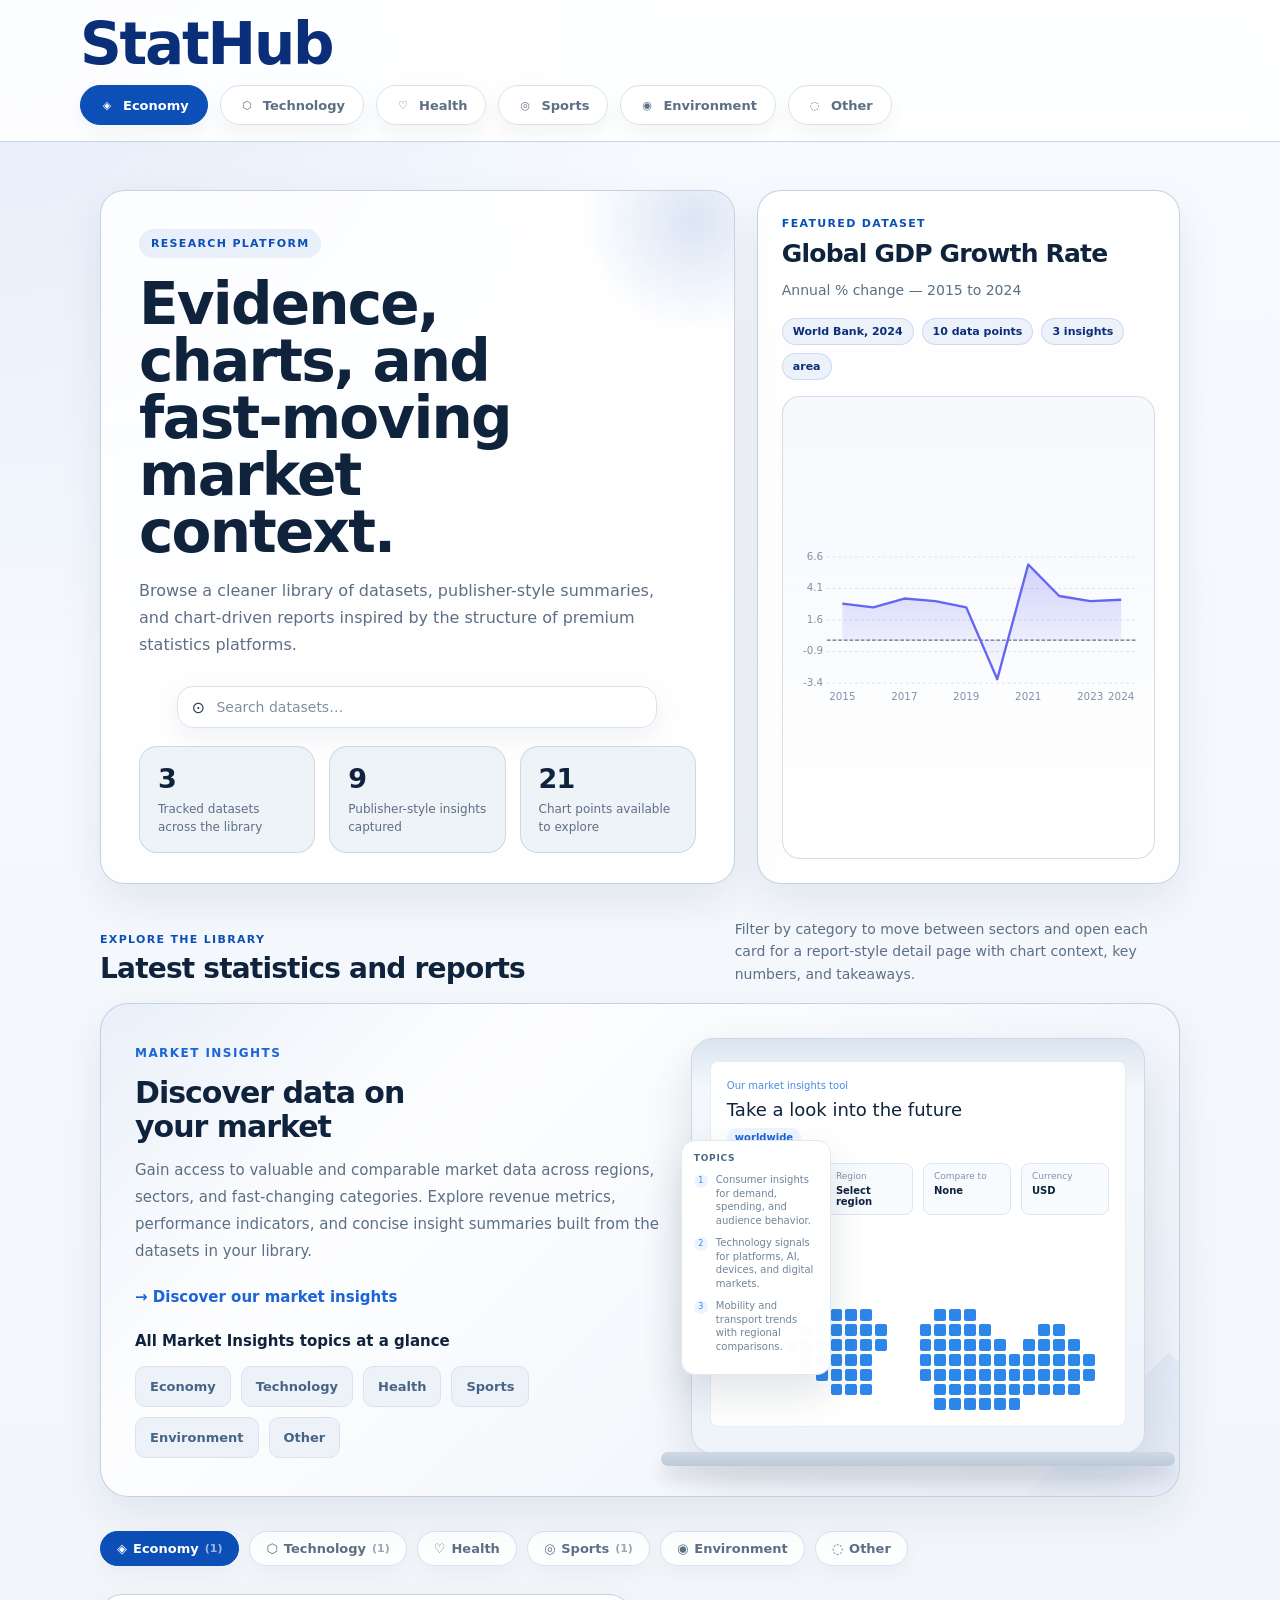
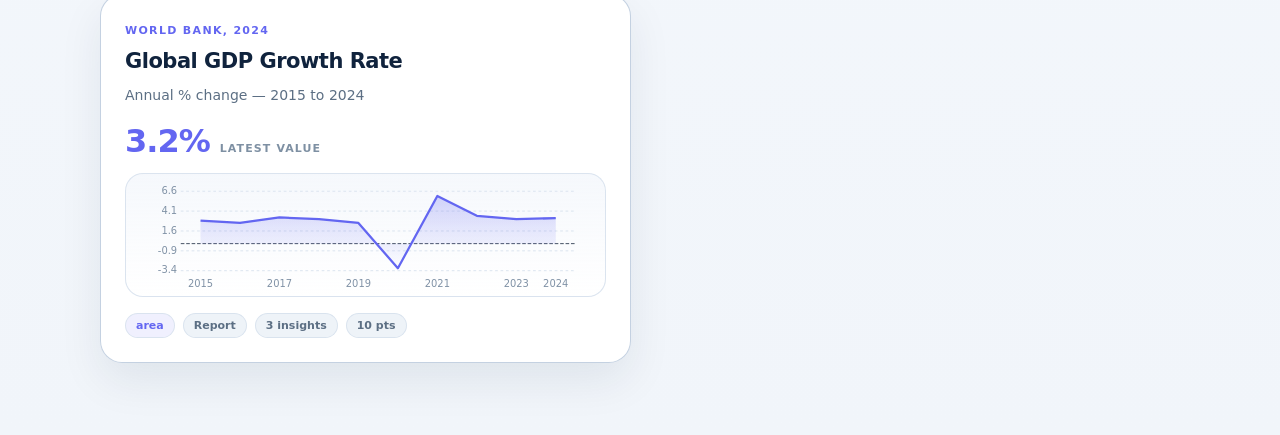
==== commit db0fa37e: "Old file" ====
--- a/index.html
+++ b/index.html
@@ -19,42 +19,6 @@
     --brand-deep: #0a2e78;
     --shadow: 0 18px 44px rgba(16, 35, 61, 0.08);
   }
-  body.dark {
-    --bg: #0a0a0f;
-    --surface: #111118;
-    --surface-alt: #16161f;
-    --ink: #e2e8f0;
-    --ink-soft: #64748b;
-    --line: #1e1e2e;
-    --line-strong: #2a2a3e;
-    --brand: #818cf8;
-    --brand-deep: #a5b4fc;
-    --shadow: 0 18px 44px rgba(0,0,0,0.3);
-  }
-  body.dark #nav { background: rgba(10,10,15,0.92); }
-  body.dark #search-input { background: #111118; color: #e2e8f0; }
-  body.dark #search-results { background: #111118; }
-  body.dark .search-item:hover { background: #1e1e2e; }
-  body.dark .mi-filter { background: #16161f; border-color: #1e1e2e; }
-  body.dark .mi-filter-value { color: #e2e8f0; }
-  body.dark #mi-screen { background: linear-gradient(180deg, #1e1e2e, #16161f 12%, #111118 100%); border-color: #2a2a3e; }
-  body.dark #mi-screen-inner { background: #16161f; border-color: #2a2a3e; }
-  body.dark #mi-floating-panel { background: rgba(17,17,24,0.98); border-color: #2a2a3e; }
-  body.dark .ds-card { background: rgba(17,17,24,0.95); border-color: rgba(30,30,46,0.92); }
-  body.dark .ks-card, body.dark .ticker-cell, body.dark #chart-box, body.dark .report-box { background: rgba(17,17,24,0.95); border-color: var(--line); }
-  body.dark .tag { background: #1e1e2e; color: #64748b; border-color: #2a2a3e; }
-  body.dark #hero-copy, body.dark #hero-brief { background: rgba(17,17,24,0.84); border-color: rgba(30,30,46,0.9); }
-  body.dark .hero-stat { background: #16161f; }
-  body.dark #market-insights { background: linear-gradient(135deg, rgba(99,102,241,0.04), rgba(17,17,24,0.8) 28%, rgba(99,102,241,0.03) 100%); }
-  body.dark .cat-pill { background: rgba(17,17,24,0.88); color: var(--ink-soft); border-color: var(--line); }
-  body.dark .nav-link-pill { background: rgba(17,17,24,0.92); }
-  body.dark #empty-state { background: rgba(17,17,24,0.75); }
-  body.dark .chart-grid-line { stroke: #1e1e2e; }
-  body.dark .chart-axis-text { fill: #475569; }
-  body.dark #table-view-wrap { background: var(--surface); border-color: var(--line); }
-  body.dark table th { background: #16161f; color: #94a3b8; border-color: #1e1e2e; }
-  body.dark table td { border-color: #1e1e2e; color: #e2e8f0; }
-  body.dark table tr:nth-child(even) td { background: #13131a; }
   body {
     background:
       radial-gradient(circle at top left, rgba(12, 79, 183, 0.08), transparent 28%),
@@ -62,19 +26,7 @@
     color: var(--ink);
     font-family: 'Inter', system-ui, -apple-system, sans-serif;
     min-height: 100vh;
-    transition: background 0.3s, color 0.3s;
-  }
-  body.dark {
-    background: #0a0a0f;
-  }
-  /* Dark mode toggle */
-  #theme-toggle {
-    background: var(--surface-alt); border: 1px solid var(--line); color: var(--ink-soft);
-    border-radius: 999px; padding: 7px 14px; font-size: 13px; cursor: pointer;
-    display: flex; align-items: center; gap: 6px; font-weight: 600;
-    transition: all 0.15s;
-  }
-  #theme-toggle:hover { border-color: var(--brand); color: var(--brand); }
+  }
   input, textarea, select, button { font-family: inherit; }
   input::placeholder, textarea::placeholder { color: #7e90a3; }
   select option { background: #ffffff; color: var(--ink); }
@@ -107,43 +59,6 @@
   .fade-up   { animation: fadeUp 0.3s ease both; }
   .fade-in   { animation: fadeIn 0.25s ease both; }
   .hidden    { display: none !important; }
-
-  /* ── SHARED NAV BAR (reused on ds-page + main) ── */
-  .site-nav-bar {
-    border-bottom: 1px solid rgba(191, 206, 223, 0.8);
-    padding: 0 32px;
-    background: rgba(255, 255, 255, 0.88);
-    backdrop-filter: blur(10px);
-    position: sticky; top: 0; z-index: 80;
-  }
-  body.dark .site-nav-bar {
-    background: rgba(10, 10, 15, 0.92);
-    border-color: #1e1e2e;
-  }
-  .site-nav-inner {
-    max-width: 1120px;
-    margin: 0 auto;
-    display: flex;
-    align-items: flex-start;
-    justify-content: space-between;
-    gap: 24px;
-    padding: 18px 0 16px;
-  }
-  .site-nav-logo {
-    font-size: 58px;
-    line-height: 0.92;
-    font-weight: 800;
-    color: var(--brand-deep);
-    letter-spacing: -2.2px;
-  }
-  /* ── SHARED THEME TOGGLE BUTTON ── */
-  .theme-toggle-btn {
-    background: var(--surface-alt); border: 1px solid var(--line); color: var(--ink-soft);
-    border-radius: 999px; padding: 7px 14px; font-size: 13px; cursor: pointer;
-    display: flex; align-items: center; gap: 6px; font-weight: 600;
-    transition: all 0.15s;
-  }
-  .theme-toggle-btn:hover { border-color: var(--brand); color: var(--brand); }
 
   /* ── NAV ── */
   #nav {
@@ -359,30 +274,6 @@
     border: 1px solid rgba(191, 206, 223, 0.65);
     border-radius: 18px;
     padding: 10px 10px 6px;
-  }
-  #hero-brief-btn {
-    margin-top: 16px;
-    width: 100%;
-    background: var(--brand);
-    color: #fff;
-    border: none;
-    border-radius: 14px;
-    padding: 13px 20px;
-    font-size: 14px;
-    font-weight: 700;
-    cursor: pointer;
-    letter-spacing: -0.2px;
-    transition: background 0.15s, transform 0.1s, box-shadow 0.15s;
-    box-shadow: 0 8px 20px rgba(12, 79, 183, 0.22);
-  }
-  #hero-brief-btn:hover {
-    background: var(--brand-deep);
-    transform: translateY(-1px);
-    box-shadow: 0 12px 28px rgba(12, 79, 183, 0.32);
-  }
-  body.dark #hero-brief-btn {
-    background: var(--brand);
-    box-shadow: 0 8px 20px rgba(129, 140, 248, 0.2);
   }
 
   /* ── SEARCH ── */
@@ -728,13 +619,12 @@
     font-weight: 700;
   }
   .ds-card-chart  {
-    height: 160px;
+    height: 124px;
     margin-bottom: 16px;
-    padding: 12px 8px 4px;
-    background: linear-gradient(180deg, rgba(12, 79, 183, 0.03), rgba(255, 255, 255, 0.5));
-    border: 1px solid rgba(216, 226, 238, 0.7);
+    padding: 10px 10px 0;
+    background: linear-gradient(180deg, rgba(12, 79, 183, 0.04), rgba(255, 255, 255, 0.65));
+    border: 1px solid rgba(216, 226, 238, 0.9);
     border-radius: 18px;
-    position: relative;
   }
   .ds-card-tags   { display: flex; gap: 8px; flex-wrap: wrap; }
   .tag {
@@ -788,14 +678,14 @@
   #chart-box  {
     background: rgba(255, 255, 255, 0.95);
     border: 1px solid var(--line);
-    border-radius: 28px;
-    padding: 32px 28px 24px;
+    border-radius: 24px;
+    padding: 28px 24px 20px;
     margin-bottom: 24px;
     box-shadow: var(--shadow);
   }
-  #chart-box-top { display: flex; align-items: center; justify-content: space-between; margin-bottom: 20px; }
-  #chart-box-lbl { font-size: 12px; color: #7e90a3; text-transform: uppercase; letter-spacing: 0.12em; font-weight: 700; }
-  #chart-box-hint{ font-size: 12px; opacity: 0.7; font-weight: 600; }
+  #chart-box-top { display: flex; align-items: center; justify-content: space-between; margin-bottom: 16px; }
+  #chart-box-lbl { font-size: 11px; color: #7e90a3; text-transform: uppercase; letter-spacing: 0.1em; }
+  #chart-box-hint{ font-size: 11px; opacity: 0.6; }
   #ds-bottom  { display: grid; gap: 16px; }
   .report-box { background: rgba(255, 255, 255, 0.95); border: 1px solid var(--line); border-radius: 20px; padding: 22px 24px; box-shadow: 0 10px 24px rgba(16, 35, 61, 0.05); }
   .report-box-lbl{ font-size: 11px; color: #7e90a3; text-transform: uppercase; letter-spacing: 0.1em; margin-bottom: 14px; }
@@ -822,51 +712,11 @@
 
   /* ── SVG CHARTS ── */
   .chart-svg { width: 100%; height: 100%; overflow: visible; }
-  .chart-axis-text { font-size: 11px; fill: #8092a6; font-weight: 600; }
+  .chart-axis-text { font-size: 11px; fill: #8092a6; }
   .chart-grid-line { stroke: #d7e2ee; stroke-dasharray: 3 3; }
-  body.dark .chart-grid-line { stroke: #1e1e2e; }
-  body.dark .chart-axis-text { fill: #475569; }
-  .chart-bar { transition: opacity 0.12s; cursor: crosshair; }
-  .chart-bar:hover { opacity: 1 !important; filter: brightness(1.1); }
-  .chart-dot { transition: r 0.12s; cursor: crosshair; }
-  .chart-dot:hover { r: 6px; }
-
-  /* ── HEATMAP ── */
-  #heatmap-section {
-    background: var(--surface);
-    border: 1px solid var(--line);
-    border-radius: 20px;
-    padding: 22px 24px;
-    margin-bottom: 24px;
-    box-shadow: 0 10px 24px rgba(16,35,61,0.05);
-  }
-  #heatmap-title { font-size: 12px; font-weight: 700; text-transform: uppercase; letter-spacing: 0.1em; color: var(--ink-soft); margin-bottom: 16px; }
-  #heatmap-grid {
-    display: grid;
-    grid-template-columns: repeat(7, 1fr);
-    gap: 5px;
-    margin-bottom: 12px;
-  }
-  .hm-cell {
-    aspect-ratio: 1;
-    border-radius: 6px;
-    cursor: pointer;
-    transition: transform 0.1s, opacity 0.1s;
-    position: relative;
-  }
-  .hm-cell:hover { transform: scale(1.15); z-index: 2; }
-  #heatmap-legend {
-    display: flex;
-    gap: 16px;
-    flex-wrap: wrap;
-    font-size: 11px;
-    color: var(--ink-soft);
-    font-weight: 600;
-  }
-  .hm-legend-item { display: flex; align-items: center; gap: 6px; }
-  .hm-legend-dot { width: 10px; height: 10px; border-radius: 3px; flex-shrink: 0; }
-  #heatmap-labels { display: grid; grid-template-columns: repeat(7, 1fr); gap: 5px; margin-bottom: 6px; }
-  .hm-day-label { font-size: 10px; color: var(--ink-soft); text-align: center; font-weight: 600; }
+  .chart-bar { transition: opacity 0.1s; }
+  .chart-bar:hover { opacity: 1 !important; }
+  .chart-dot { transition: r 0.1s; }
 
   /* ── PASSWORD GATE ── */
   #pw-gate {
@@ -903,52 +753,50 @@
   /* ── ADMIN PANEL ── */
   #admin-panel {
     position: fixed; inset: 0;
-    background: var(--bg);
+    background: #0a0a0f;
     z-index: 100;
     overflow-y: auto;
   }
   #admin-nav {
-    border-bottom: 1px solid var(--line); padding: 0 32px;
-    position: sticky; top: 0; background: var(--surface); z-index: 50;
-    backdrop-filter: blur(10px);
+    border-bottom: 1px solid #1e1e2e; padding: 0 32px;
+    position: sticky; top: 0; background: #0a0a0f; z-index: 50;
   }
   #admin-nav-inner {
     max-width: 920px; margin: 0 auto; height: 56px;
     display: flex; align-items: center; justify-content: space-between;
   }
-  #admin-nav-right { display: flex; align-items: center; gap: 10px; }
   #admin-nav-left { display: flex; align-items: center; gap: 12px; }
-  #admin-back-btn { background: none; border: none; color: var(--ink-soft); cursor: pointer; font-size: 13px; padding: 0; }
-  #admin-back-btn:hover { color: var(--ink); }
-  #admin-divider  { color: var(--line); }
-  #admin-title-lbl{ font-size: 14px; font-weight: 600; color: var(--ink); }
-  #admin-auth-badge { font-size: 11px; background: rgba(99,102,241,0.12); color: #6366f1; border-radius: 4px; padding: 2px 7px; }
+  #admin-back-btn { background: none; border: none; color: #475569; cursor: pointer; font-size: 13px; padding: 0; }
+  #admin-back-btn:hover { color: #94a3b8; }
+  #admin-divider  { color: #1e1e2e; }
+  #admin-title-lbl{ font-size: 14px; font-weight: 600; color: #f1f5f9; }
+  #admin-auth-badge { font-size: 11px; background: #6366f120; color: #6366f1; border-radius: 4px; padding: 2px 7px; }
   #admin-content  { max-width: 920px; margin: 0 auto; padding: 32px 20px 80px; }
 
   /* admin list */
-  #admin-list-header { font-size: 11px; color: var(--ink-soft); text-transform: uppercase; letter-spacing: 0.12em; margin-bottom: 20px; }
+  #admin-list-header { font-size: 11px; color: #334155; text-transform: uppercase; letter-spacing: 0.12em; margin-bottom: 20px; }
   #admin-ds-list  { display: flex; flex-direction: column; gap: 10px; }
   .admin-ds-row {
-    background: var(--surface); border: 1px solid var(--line); border-radius: 10px;
+    background: #111118; border: 1px solid #1e1e2e; border-radius: 10px;
     padding: 16px 20px; display: flex; align-items: center; gap: 16px;
   }
   .admin-ds-dot    { width: 8px; height: 8px; border-radius: 50%; flex-shrink: 0; }
   .admin-ds-info   { flex: 1; }
-  .admin-ds-name   { font-size: 14px; font-weight: 600; color: var(--ink); }
-  .admin-ds-meta   { font-size: 11px; color: var(--ink-soft); margin-top: 2px; }
+  .admin-ds-name   { font-size: 14px; font-weight: 600; color: #f1f5f9; }
+  .admin-ds-meta   { font-size: 11px; color: #475569; margin-top: 2px; }
   .admin-ds-sparkline { width: 80px; height: 36px; }
   .admin-ds-actions{ display: flex; gap: 8px; }
   .btn-edit {
-    background: var(--surface-alt); border: 1px solid var(--line); color: var(--ink-soft);
+    background: #1e1e2e; border: none; color: #94a3b8;
     border-radius: 6px; padding: 6px 12px; font-size: 12px; cursor: pointer;
   }
-  .btn-edit:hover { border-color: var(--brand); color: var(--brand); background: var(--surface); }
+  .btn-edit:hover { background: #2a2a3e; }
   .btn-delete {
-    background: transparent; border: 1px solid rgba(248,113,113,0.3); color: #f87171;
+    background: transparent; border: 1px solid #3f1212; color: #f87171;
     border-radius: 6px; padding: 6px 12px; font-size: 12px; cursor: pointer;
   }
-  .btn-delete:hover { background: rgba(248,113,113,0.1); }
-  #admin-empty { text-align: center; color: var(--ink-soft); padding: 60px 0; }
+  .btn-delete:hover { background: #3f121220; }
+  #admin-empty { text-align: center; color: #334155; padding: 60px 0; }
   .btn-add {
     background: #6366f1; color: #fff; border: none;
     border-radius: 8px; padding: 7px 16px; font-size: 13px; font-weight: 600; cursor: pointer;
@@ -956,14 +804,14 @@
   .btn-add:hover { background: #5254cc; }
 
   /* admin form */
-  #admin-form-header { font-size: 16px; font-weight: 700; color: var(--ink); margin-bottom: 24px; }
+  #admin-form-header { font-size: 16px; font-weight: 700; color: #f1f5f9; margin-bottom: 24px; }
   #form-grid { display: grid; grid-template-columns: 1fr 1fr; gap: 32px; }
   .field { margin-bottom: 16px; }
-  .field-label { font-size: 11px; color: var(--ink-soft); text-transform: uppercase; letter-spacing: 0.1em; margin-bottom: 6px; }
-  .field-hint  { font-size: 11px; color: var(--ink-soft); margin-top: 4px; opacity: 0.7; }
+  .field-label { font-size: 11px; color: #475569; text-transform: uppercase; letter-spacing: 0.1em; margin-bottom: 6px; }
+  .field-hint  { font-size: 11px; color: #334155; margin-top: 4px; }
   .inp {
-    background: var(--surface-alt); border: 1px solid var(--line); border-radius: 8px;
-    padding: 9px 12px; font-size: 13px; color: var(--ink); outline: none;
+    background: #0d0d14; border: 1px solid #1e1e2e; border-radius: 8px;
+    padding: 9px 12px; font-size: 13px; color: #e2e8f0; outline: none;
     width: 100%; transition: border-color 0.15s;
   }
   .inp:focus { border-color: #6366f1; }
@@ -976,11 +824,11 @@
     border: 2px solid transparent; transition: transform 0.1s;
   }
   .accent-swatch:hover { transform: scale(1.2); }
-  .accent-swatch.active { border-color: var(--ink); }
+  .accent-swatch.active { border-color: #fff; }
   #form-preview-wrap {
-    background: var(--surface-alt); border: 1px solid var(--line); border-radius: 10px; padding: 14px 16px; margin-bottom: 16px;
-  }
-  #form-preview-lbl { font-size: 11px; color: var(--ink-soft); text-transform: uppercase; letter-spacing: 0.1em; margin-bottom: 10px; }
+    background: #111118; border-radius: 10px; padding: 14px 16px; margin-bottom: 16px;
+  }
+  #form-preview-lbl { font-size: 11px; color: #334155; text-transform: uppercase; letter-spacing: 0.1em; margin-bottom: 10px; }
   #form-preview-chart { height: 140px; }
   .form-btns { display: flex; gap: 10px; }
   .btn-save {
@@ -989,270 +837,70 @@
   }
   .btn-save:hover { background: #5254cc; }
   .btn-cancel {
-    background: var(--surface-alt); color: var(--ink-soft); border: 1px solid var(--line);
+    background: #1e1e2e; color: #94a3b8; border: none;
     border-radius: 8px; padding: 11px 20px; font-size: 13px; cursor: pointer;
   }
-  .btn-cancel:hover { border-color: var(--brand); color: var(--ink); }
-  .btn-all-ds { background: var(--surface-alt); color: var(--ink-soft); border: 1px solid var(--line); border-radius: 8px; padding: 7px 14px; font-size: 13px; cursor: pointer; }
-  .btn-all-ds:hover { border-color: var(--brand); }
+  .btn-cancel:hover { background: #2a2a3e; }
+  .btn-all-ds { background: #1e1e2e; color: #94a3b8; border: none; border-radius: 8px; padding: 7px 14px; font-size: 13px; cursor: pointer; }
+  .btn-all-ds:hover { background: #2a2a3e; }
 
   /* ── IMAGE-TO-CHART ── */
   #img2chart-wrap {
-    background: var(--surface-alt); border: 1px solid var(--line); border-radius: 14px;
+    background: #0d0d14; border: 1px solid #1e1e2e; border-radius: 14px;
     padding: 20px; margin-bottom: 24px;
   }
   #img2chart-header { display: flex; align-items: center; gap: 10px; margin-bottom: 6px; }
   #img2chart-lbl  { font-size: 12px; color: #6366f1; text-transform: uppercase; letter-spacing: 0.1em; font-weight: 600; }
-  #img2chart-badge{ font-size: 10px; background: rgba(99,102,241,0.12); color: #6366f1; border-radius: 4px; padding: 2px 7px; }
-  #img2chart-desc { font-size: 12px; color: var(--ink-soft); margin-bottom: 16px; line-height: 1.6; }
+  #img2chart-badge{ font-size: 10px; background: #6366f120; color: #6366f1; border-radius: 4px; padding: 2px 7px; }
+  #img2chart-desc { font-size: 12px; color: #475569; margin-bottom: 16px; line-height: 1.6; }
   #img-dropzone {
-    border: 1px dashed var(--line-strong); border-radius: 10px; padding: 28px;
+    border: 1px dashed #1e1e2e; border-radius: 10px; padding: 28px;
     text-align: center; cursor: pointer; transition: all 0.15s;
   }
-  #img-dropzone:hover { border-color: #6366f1; background: rgba(99,102,241,0.05); }
+  #img-dropzone:hover { border-color: #6366f1; background: #6366f108; }
   #img-dropzone-icon  { font-size: 28px; margin-bottom: 8px; }
-  #img-dropzone-text  { font-size: 13px; color: var(--ink-soft); }
-  #img-dropzone-hint  { font-size: 11px; color: var(--ink-soft); margin-top: 4px; opacity: 0.6; }
+  #img-dropzone-text  { font-size: 13px; color: #475569; }
+  #img-dropzone-hint  { font-size: 11px; color: #334155; margin-top: 4px; }
   #img-file-input { display: none; }
   #img-preview-wrap { position: relative; margin-bottom: 12px; }
-  #img-preview-img { width: 100%; max-height: 200px; object-fit: contain; border-radius: 8px; background: var(--surface-alt); border: 1px solid var(--line); }
-  #img-clear-btn { position: absolute; top: 8px; right: 8px; background: var(--surface-alt); border: 1px solid var(--line); color: var(--ink-soft); border-radius: 6px; padding: 4px 8px; font-size: 11px; cursor: pointer; }
+  #img-preview-img { width: 100%; max-height: 200px; object-fit: contain; border-radius: 8px; background: #111118; border: 1px solid #1e1e2e; }
+  #img-clear-btn { position: absolute; top: 8px; right: 8px; background: #1e1e2e; border: none; color: #94a3b8; border-radius: 6px; padding: 4px 8px; font-size: 11px; cursor: pointer; }
   #img-err { font-size: 12px; color: #f87171; margin-bottom: 10px; line-height: 1.5; }
   #img-extract-btn {
     width: 100%; border: none; border-radius: 8px; padding: 10px;
     font-size: 13px; font-weight: 600; cursor: pointer;
     display: flex; align-items: center; justify-content: center; gap: 8px;
   }
-  #img-extract-btn.loading { background: var(--surface-alt); color: var(--ink-soft); border: 1px solid var(--line); cursor: default; }
+  #img-extract-btn.loading { background: #111118; color: #475569; border: 1px solid #1e1e2e; cursor: default; }
   #img-extract-btn.ready   { background: #6366f1; color: #fff; }
   .spin { display: inline-block; animation: spin 1s linear infinite; }
   #img-extracted-preview { }
   #extracted-grid { display: grid; grid-template-columns: 1fr 1fr; gap: 12px; margin-bottom: 14px; }
-  .extracted-col-lbl { font-size: 10px; color: var(--ink-soft); text-transform: uppercase; letter-spacing: 0.1em; margin-bottom: 6px; }
-  #ext-original-img { width: 100%; height: 160px; object-fit: contain; border-radius: 8px; background: var(--surface-alt); border: 1px solid var(--line); }
-  #ext-chart-wrap   { height: 160px; background: var(--surface-alt); border: 1px solid var(--line); border-radius: 8px; padding: 8px; }
-  #ext-meta { background: var(--surface-alt); border: 1px solid var(--line); border-radius: 8px; padding: 10px 14px; margin-bottom: 12px; font-size: 12px; }
+  .extracted-col-lbl { font-size: 10px; color: #334155; text-transform: uppercase; letter-spacing: 0.1em; margin-bottom: 6px; }
+  #ext-original-img { width: 100%; height: 160px; object-fit: contain; border-radius: 8px; background: #111118; border: 1px solid #1e1e2e; }
+  #ext-chart-wrap   { height: 160px; background: #111118; border: 1px solid #1e1e2e; border-radius: 8px; padding: 8px; }
+  #ext-meta { background: #111118; border-radius: 8px; padding: 10px 14px; margin-bottom: 12px; font-size: 12px; }
   #ext-meta-grid { display: grid; grid-template-columns: 1fr 1fr 1fr; gap: 8px; }
-  .ext-meta-lbl { color: var(--ink-soft); }
-  .ext-meta-val { color: var(--ink); font-weight: 600; }
+  .ext-meta-lbl { color: #475569; }
+  .ext-meta-val { color: #94a3b8; }
   #ext-confirm-btn { flex: 1; background: #6366f1; color: #fff; border: none; border-radius: 8px; padding: 10px; font-size: 13px; font-weight: 600; cursor: pointer; }
-  #ext-retry-btn   { background: var(--surface-alt); color: var(--ink-soft); border: 1px solid var(--line); border-radius: 8px; padding: 10px 16px; font-size: 13px; cursor: pointer; }
+  #ext-retry-btn   { background: #1e1e2e; color: #94a3b8; border: none; border-radius: 8px; padding: 10px 16px; font-size: 13px; cursor: pointer; }
   #img2chart-done  { text-align: center; padding: 16px 0; }
   #img2chart-done-icon { font-size: 24px; margin-bottom: 8px; }
   #img2chart-done-title{ font-size: 13px; color: #34d399; font-weight: 600; margin-bottom: 4px; }
-  #img2chart-done-sub  { font-size: 12px; color: var(--ink-soft); margin-bottom: 14px; }
-  #img2chart-retry-btn { background: var(--surface-alt); border: 1px solid var(--line); color: var(--ink-soft); border-radius: 8px; padding: 7px 16px; font-size: 12px; cursor: pointer; }
-
-  /* ── ADMIN FORM ENHANCEMENTS ── */
-  .chart-type-chips { display:flex; gap:6px; flex-wrap:wrap; margin-top:4px; }
-  .ctype-chip {
-    font-size:12px; padding:5px 14px; border-radius:999px; cursor:pointer;
-    border:1px solid var(--line); background:var(--surface-alt); color:var(--ink-soft); transition:all 0.15s;
-  }
-  .ctype-chip:hover { border-color:#6366f1; color:#6366f1; }
-  .ctype-chip.active { background:#6366f1; color:#fff; border-color:#6366f1; }
-  .trend-badge-row { display:flex; gap:6px; align-items:center; margin-top:4px; }
-  .trend-inp { flex:1; }
-  .trend-badge {
-    font-size:11px; padding:3px 10px; border-radius:20px; cursor:pointer;
-    border:1px solid var(--line); white-space:nowrap; transition:all 0.12s; color:var(--ink-soft);
-  }
-  .trend-badge.up   { background:rgba(52,211,153,0.1); color:#34d399; border-color:rgba(52,211,153,0.3); }
-  .trend-badge.down { background:rgba(248,113,113,0.1); color:#f87171; border-color:rgba(248,113,113,0.3); }
-  .trend-badge.neutral { background:var(--surface-alt); color:var(--ink-soft); border-color:var(--line); }
-  .toggle-row-admin {
-    display:flex; justify-content:space-between; align-items:center;
-    padding:8px 0; border-bottom:1px solid var(--line);
-  }
-  .toggle-row-admin:last-child { border-bottom:none; }
-  .tog-lbl { font-size:13px; color:var(--ink); }
-  .tog-sub { font-size:11px; color:var(--ink-soft); margin-top:1px; }
-  .tog-sw {
-    width:34px; height:19px; border-radius:10px; background:var(--line-strong);
-    border:1px solid var(--line); cursor:pointer; position:relative; flex-shrink:0;
-    transition:background 0.2s;
-  }
-  .tog-sw.on { background:#6366f1; border-color:#6366f1; }
-  .tog-sw::after {
-    content:''; position:absolute; top:2px; left:2px;
-    width:13px; height:13px; border-radius:50%; background:#fff;
-    transition:left 0.2s;
-  }
-  .tog-sw.on::after { left:17px; }
-  .ann-row-inp { display:flex; gap:6px; margin-bottom:6px; align-items:center; }
-  .ann-row-inp input { flex:1; }
-  .ann-lbl-sm { font-size:11px; color:var(--ink-soft); white-space:nowrap; }
-  .section-divider {
-    font-size:10px; color:var(--ink-soft); text-transform:uppercase; letter-spacing:0.1em;
-    margin:18px 0 10px; padding-bottom:6px; border-bottom:1px solid var(--line);
-  }
-  .ks-trend-row { display:flex; gap:6px; align-items:center; margin-top:4px; margin-bottom:10px; }
-  .ks-trend-row input { flex:1; }
-  .publish-row {
-    background:var(--surface-alt); border:1px solid var(--line); border-radius:10px;
-    padding:14px 16px; margin-bottom:16px;
-  }
-  .publish-row-title { font-size:11px; color:var(--ink-soft); text-transform:uppercase; letter-spacing:0.1em; margin-bottom:10px; }
-
-  /* ── TABLE VIEW ── */
-  #view-toggle { display:flex; gap:8px; margin-bottom:16px; align-items:center; }
-  .view-btn {
-    background: var(--surface-alt); border: 1px solid var(--line); color: var(--ink-soft);
-    border-radius: 8px; padding: 7px 14px; font-size: 12px; font-weight: 600; cursor: pointer; transition: all 0.15s;
-  }
-  .view-btn.active { background: var(--brand); color: #fff; border-color: var(--brand); }
-  #table-view-wrap { overflow-x: auto; border-radius: 18px; border: 1px solid var(--line); background: var(--surface); }
-  table { width: 100%; border-collapse: collapse; font-size: 13px; }
-  table th { padding: 12px 16px; text-align: left; font-size: 11px; text-transform: uppercase; letter-spacing: 0.1em; color: var(--ink-soft); background: var(--surface-alt); border-bottom: 1px solid var(--line); font-weight: 700; }
-  table td { padding: 12px 16px; border-bottom: 1px solid var(--line); color: var(--ink); }
-  table tr:last-child td { border-bottom: none; }
-  table tr:nth-child(even) td { background: rgba(0,0,0,0.02); }
-  table tr:hover td { background: rgba(12,79,183,0.04); cursor: pointer; }
-  /* ── DOWNLOAD / SHARE / EMBED ── */
-  #ds-actions { display: flex; gap: 10px; margin-bottom: 20px; flex-wrap: wrap; }
-  .ds-action-btn {
-    display: inline-flex; align-items: center; gap: 7px;
-    background: var(--surface); border: 1px solid var(--line); color: var(--ink-soft);
-    border-radius: 10px; padding: 8px 16px; font-size: 12px; font-weight: 600; cursor: pointer;
-    transition: all 0.15s; box-shadow: 0 4px 10px rgba(16,35,61,0.05);
-  }
-  .ds-action-btn:hover { border-color: var(--brand); color: var(--brand); }
-  /* ── EMBED MODAL ── */
-  #embed-modal {
-    position: fixed; inset: 0; background: rgba(0,0,0,0.5); z-index: 500;
-    display: flex; align-items: center; justify-content: center;
-  }
-  #embed-box {
-    background: var(--surface); border: 1px solid var(--line); border-radius: 20px;
-    padding: 28px; width: min(520px, 90vw); box-shadow: 0 30px 60px rgba(0,0,0,0.2);
-  }
-  #embed-box h3 { font-size: 16px; color: var(--ink); margin-bottom: 8px; }
-  #embed-box p  { font-size: 13px; color: var(--ink-soft); margin-bottom: 16px; }
-  #embed-code {
-    width: 100%; background: var(--surface-alt); border: 1px solid var(--line); border-radius: 10px;
-    padding: 12px; font-size: 12px; font-family: monospace; color: var(--ink); resize: none; outline: none;
-  }
-  #embed-modal-btns { display: flex; gap: 10px; margin-top: 14px; }
-  /* ── RELATED ── */
-  #related-section { margin-top: 28px; }
-  #related-title { font-size: 14px; font-weight: 700; color: var(--ink); margin-bottom: 14px; }
-  #related-grid { display: grid; grid-template-columns: repeat(3, 1fr); gap: 12px; }
-  .related-card {
-    background: var(--surface); border: 1px solid var(--line); border-radius: 14px;
-    padding: 14px 16px; cursor: pointer; transition: all 0.15s;
-  }
-  .related-card:hover { border-color: var(--brand); transform: translateY(-2px); }
-  .related-card-title { font-size: 13px; font-weight: 700; color: var(--ink); margin-bottom: 4px; }
-  .related-card-sub   { font-size: 11px; color: var(--ink-soft); }
-  /* ── PINNED / FEATURED ── */
-  .pin-btn { background: none; border: none; font-size: 16px; cursor: pointer; padding: 2px 4px; opacity: 0.4; transition: opacity 0.15s; }
-  .pin-btn.pinned { opacity: 1; }
-  /* ── BULK IMPORT ── */
-  #bulk-import-wrap { background: var(--surface-alt); border: 1px solid var(--line); border-radius: 12px; padding: 18px; margin-bottom: 20px; }
-  #bulk-import-lbl { font-size: 12px; color: #f59e0b; text-transform: uppercase; letter-spacing: 0.1em; margin-bottom: 8px; font-weight: 600; }
-  #bulk-import-hint { font-size: 12px; color: var(--ink-soft); margin-bottom: 10px; line-height: 1.6; }
-  #bulk-csv-input { display: none; }
-  #bulk-import-btn { display: inline-flex; align-items: center; gap: 8px; background: rgba(245,158,11,0.1); color: #f59e0b; border: 1px solid rgba(245,158,11,0.3); border-radius: 8px; padding: 8px 16px; font-size: 13px; font-weight: 600; cursor: pointer; }
-  /* ── TAGS / FILTER BAR ── */
-  #filter-bar { display: flex; gap: 10px; margin-bottom: 18px; flex-wrap: wrap; align-items: center; }
-  #filter-bar label { font-size: 12px; color: var(--ink-soft); font-weight: 600; }
-  #filter-bar select { background: var(--surface); border: 1px solid var(--line); color: var(--ink); border-radius: 8px; padding: 6px 12px; font-size: 12px; outline: none; cursor: pointer; }
-  #date-from, #date-to { background: var(--surface); border: 1px solid var(--line); color: var(--ink); border-radius: 8px; padding: 6px 12px; font-size: 12px; outline: none; width: 80px; }
-  #filter-clear { background: none; border: none; color: var(--brand); font-size: 12px; cursor: pointer; font-weight: 600; }
-  /* ── CHANGE PASSWORD ── */
-  #change-pw-wrap { background: var(--surface-alt); border: 1px solid var(--line); border-radius: 12px; padding: 18px; margin-top: 32px; }
-  #change-pw-lbl { font-size: 12px; color: var(--ink-soft); text-transform: uppercase; letter-spacing: 0.1em; margin-bottom: 12px; font-weight: 600; }
-  #change-pw-row { display: flex; gap: 10px; }
-  /* ── DRAG REORDER ── */
-  .admin-ds-row { user-select: none; }
-  .admin-ds-row.dragging { opacity: 0.4; }
-  .admin-ds-row.drag-over { border-color: #6366f1; background: rgba(99,102,241,0.06); }
-  .drag-handle { cursor: grab; color: var(--ink-soft); font-size: 16px; padding: 0 4px; flex-shrink: 0; }
-  .drag-handle:active { cursor: grabbing; }
+  #img2chart-done-sub  { font-size: 12px; color: #475569; margin-bottom: 14px; }
+  #img2chart-retry-btn { background: #111118; border: 1px solid #1e1e2e; color: #94a3b8; border-radius: 8px; padding: 7px 16px; font-size: 12px; cursor: pointer; }
+
   /* ── TOAST ── */
   #toast {
     position: fixed; top: 20px; right: 20px;
-    background: var(--surface); border: 1px solid #6366f1; color: #6366f1;
+    background: #111118; border: 1px solid #6366f1; color: #a5b4fc;
     border-radius: 8px; padding: 10px 18px; font-size: 13px; z-index: 300;
     animation: fadeUp 0.2s ease;
     pointer-events: none;
-    box-shadow: var(--shadow);
-  }
-
-  #admin-panel .theme-toggle-btn {
-    background: var(--surface-alt); border-color: var(--line); color: var(--ink-soft);
-  }
-  #admin-panel .theme-toggle-btn:hover { border-color: #6366f1; color: #6366f1; }
-  #pw-gate .theme-toggle-btn {
-    background: #1e1e2e; border-color: #2a2a3e; color: #94a3b8;
-  }
-  #pw-gate .theme-toggle-btn:hover { border-color: #6366f1; color: #a5b4fc; }
-
-  /* ── ADMIN TABS ── */
-  #admin-tabs { display:flex; gap:4px; border-bottom:1px solid var(--line); margin-bottom:0; }
-  .admin-tab-btn {
-    background:none; border:none; border-bottom:2px solid transparent;
-    padding:12px 18px; font-size:13px; font-weight:600; color:var(--ink-soft);
-    cursor:pointer; transition:all 0.15s; margin-bottom:-1px;
-  }
-  .admin-tab-btn.active { color:#6366f1; border-bottom-color:#6366f1; }
-  .admin-tab-btn:hover:not(.active) { color:var(--ink); }
-  .admin-tab-pane { display:none; }
-  .admin-tab-pane.active { display:block; }
-
-  /* ── CUSTOMIZE TAB ── */
-  #customize-tab { padding-top:24px; }
-  .cz-section { background:var(--surface); border:1px solid var(--line); border-radius:12px; padding:18px 20px; margin-bottom:16px; }
-  .cz-section-title { font-size:11px; color:#6366f1; text-transform:uppercase; letter-spacing:0.1em; font-weight:700; margin-bottom:14px; display:flex; align-items:center; gap:8px; }
-  .cz-row { display:flex; align-items:center; justify-content:space-between; padding:8px 0; border-bottom:1px solid var(--line); gap:12px; }
-  .cz-row:last-child { border-bottom:none; padding-bottom:0; }
-  .cz-row-label { font-size:13px; color:var(--ink); flex:1; }
-  .cz-row-sub { font-size:11px; color:var(--ink-soft); margin-top:2px; }
-  .cz-inp { background:var(--surface-alt); border:1px solid var(--line); border-radius:8px; padding:7px 10px; font-size:13px; color:var(--ink); outline:none; min-width:0; }
-  .cz-inp:focus { border-color:#6366f1; }
-  .cz-inp-sm { width:90px; }
-  .cz-inp-md { width:150px; }
-  .cz-color { width:38px; height:32px; border-radius:6px; border:1px solid var(--line); cursor:pointer; padding:2px; background:none; }
-  .cz-select { background:var(--surface-alt); border:1px solid var(--line); border-radius:8px; padding:7px 10px; font-size:13px; color:var(--ink); outline:none; cursor:pointer; }
-  .cz-range { width:120px; accent-color:#6366f1; }
-  .cz-tog { width:36px; height:20px; border-radius:10px; background:var(--line-strong); border:1px solid var(--line); cursor:pointer; position:relative; flex-shrink:0; transition:background 0.2s; }
-  .cz-tog.on { background:#6366f1; border-color:#6366f1; }
-  .cz-tog::after { content:''; position:absolute; top:2px; left:2px; width:14px; height:14px; border-radius:50%; background:#fff; transition:left 0.2s; }
-  .cz-tog.on::after { left:18px; }
-  .cz-palette-grid { display:grid; grid-template-columns: repeat(10, 32px); gap:6px; margin-top:8px; }
-  .cz-preset-row { display:flex; gap:8px; flex-wrap:wrap; margin-bottom:12px; }
-  .cz-preset-btn { background:var(--surface-alt); border:1px solid var(--line); border-radius:6px; padding:5px 12px; font-size:11px; font-weight:600; cursor:pointer; color:var(--ink-soft); transition:all 0.12s; }
-  .cz-preset-btn:hover { border-color:#6366f1; color:#6366f1; }
-  .cz-chips { display:flex; gap:6px; flex-wrap:wrap; }
-  .cz-chip { background:var(--surface-alt); border:1px solid var(--line); border-radius:6px; padding:5px 12px; font-size:11px; font-weight:600; cursor:pointer; color:var(--ink-soft); transition:all 0.12s; }
-  .cz-chip.active { background:#6366f1; color:#fff; border-color:#6366f1; }
-  .cz-upload-btn { display:inline-flex; align-items:center; gap:6px; background:var(--surface-alt); border:1px solid var(--line); color:var(--ink-soft); border-radius:8px; padding:7px 14px; font-size:12px; cursor:pointer; font-weight:600; }
-  .cz-save-row { display:flex; gap:10px; align-items:center; margin-top:20px; flex-wrap:wrap; }
-  .cz-publish-btn { background:#6366f1; color:#fff; border:none; border-radius:8px; padding:10px 24px; font-size:14px; font-weight:600; cursor:pointer; }
-  .cz-publish-btn:hover { background:#5254cc; }
-  .cz-discard-btn { background:var(--surface-alt); color:var(--ink-soft); border:1px solid var(--line); border-radius:8px; padding:10px 18px; font-size:13px; cursor:pointer; }
-  .cz-unsaved { font-size:12px; color:#f59e0b; background:rgba(245,158,11,0.1); border:1px solid rgba(245,158,11,0.3); border-radius:6px; padding:4px 10px; }
-  /* Live preview panel */
-  #cz-preview-panel { position:fixed; right:0; top:0; bottom:0; width:420px; background:var(--surface); border-left:1px solid var(--line); z-index:200; overflow:hidden; display:flex; flex-direction:column; transform:translateX(100%); transition:transform 0.3s; }
-  #cz-preview-panel.open { transform:translateX(0); }
-  #cz-preview-header { padding:14px 18px; border-bottom:1px solid var(--line); display:flex; align-items:center; justify-content:space-between; }
-  #cz-preview-header span { font-size:13px; font-weight:600; color:var(--ink); }
-  #cz-preview-close { background:none; border:none; color:var(--ink-soft); cursor:pointer; font-size:18px; padding:0; }
-  #cz-preview-frame-wrap { flex:1; overflow:hidden; transform-origin:top left; }
-  #cz-preview-frame { width:200%; height:200%; border:none; transform:scale(0.5); transform-origin:top left; }
-  .cz-preview-btn { background:var(--surface-alt); border:1px solid var(--line); color:var(--ink-soft); border-radius:8px; padding:7px 14px; font-size:12px; cursor:pointer; font-weight:600; }
-  .cz-preview-btn:hover { border-color:#6366f1; color:#6366f1; }
-  /* Dataset per-style overrides */
-  .ds-override-row { background:var(--surface-alt); border:1px solid var(--line); border-radius:10px; padding:14px 16px; margin-bottom:16px; }
-  .ds-override-title { font-size:11px; color:var(--ink-soft); text-transform:uppercase; letter-spacing:0.1em; margin-bottom:10px; font-weight:700; }
-  /* Announcement bar */
-  #announcement-bar { display:none; padding:9px 20px; text-align:center; font-size:13px; font-weight:600; }
-  /* Footer */
-  #site-footer { display:none; padding:32px 20px; }
-  #site-footer-inner { max-width:1120px; margin:0 auto; }
-  /* Coming soon */
-  #coming-soon-overlay { position:fixed; inset:0; z-index:250; background:var(--bg); display:flex; align-items:center; justify-content:center; flex-direction:column; gap:16px; }
-
+  }
+
+  /* ── LOADING ── */
   #loading-screen {
     background: #0a0a0f; min-height: 100vh;
     display: flex; align-items: center; justify-content: center;
@@ -1307,8 +955,6 @@
         <div id="nav-links"></div>
       </div>
       <div id="nav-right">
-        <button id="admin-gate-btn" onclick="openAdminGate()" title="Open Admin Panel" style="background:var(--surface-alt);border:1px solid var(--line);color:var(--ink-soft);border-radius:999px;padding:7px 14px;font-size:13px;cursor:pointer;display:flex;align-items:center;gap:6px;font-weight:600;transition:all 0.15s;margin-right:8px;">⚙ Admin</button>
-        <button id="theme-toggle" onclick="toggleTheme()">🌙 Dark</button>
       </div>
     </div>
   </div>
@@ -1333,7 +979,6 @@
           <div id="hero-brief-sub"></div>
           <div id="hero-brief-meta"></div>
           <div id="hero-brief-chart"></div>
-          <button id="hero-brief-btn" onclick="if(window._featuredDs) openDataset(window._featuredDs)">View Dataset →</button>
         </div>
       </div>
       <div id="search-results" class="hidden"></div>
@@ -1383,114 +1028,40 @@
       </div>
     </div>
 
-    <!-- Filter Bar -->
-    <div id="filter-bar">
-      <label>Filter:</label>
-      <select id="filter-sort" onchange="renderSite()">
-        <option value="default">Default order</option>
-        <option value="az">A → Z</option>
-        <option value="za">Z → A</option>
-        <option value="most-data">Most data points</option>
-        <option value="pinned">Pinned first</option>
-      </select>
-      <label>Year from</label>
-      <input id="date-from" type="number" placeholder="2018" min="1900" max="2100" oninput="renderSite()" />
-      <label>to</label>
-      <input id="date-to" type="number" placeholder="2024" min="1900" max="2100" oninput="renderSite()" />
-      <button id="filter-clear" onclick="clearFilters()">✕ Clear</button>
-    </div>
-    <!-- View Toggle -->
-    <div id="view-toggle">
-      <button class="view-btn active" id="view-cards-btn" onclick="setView('cards')">⊞ Cards</button>
-      <button class="view-btn" id="view-table-btn" onclick="setView('table')">≡ Table</button>
-    </div>
     <!-- Category Pills -->
     <div id="cat-pills"></div>
 
     <!-- Cards -->
     <div id="cards-grid"></div>
-    <div id="table-view-wrap" class="hidden"></div>
     <div id="empty-state" class="hidden">
       <p>No datasets in this category yet.</p>
     </div>
   </div>
 </div>
 
-  <div id="ds-page-wrap" class="hidden">
-  <div id="ds-nav" class="site-nav-bar">
-    <div class="site-nav-inner">
-      <div id="nav-brand-ds" style="display:flex;flex-direction:column;align-items:flex-start;gap:14px;min-width:0;">
-        <div class="site-nav-logo" onclick="document.getElementById('ds-back').click()" style="cursor:pointer;">StatHub</div>
-        <div id="ds-nav-links" style="display:flex;flex-wrap:wrap;gap:10px;"></div>
-      </div>
-      <div style="display:flex;align-items:center;gap:10px;padding-top:8px;">
-        <button onclick="openAdminGate()" title="Open Admin Panel" style="background:var(--surface-alt);border:1px solid var(--line);color:var(--ink-soft);border-radius:999px;padding:7px 14px;font-size:13px;cursor:pointer;font-weight:600;transition:all 0.15s;">⚙ Admin</button>
-        <button class="theme-toggle-btn" onclick="toggleTheme()">🌙 Dark</button>
-      </div>
-    </div>
-  </div>
+<!-- ─── DATASET PAGE ──────────────────────────────────────────── -->
+<div id="ds-page-wrap" class="hidden">
+  <div id="nav"><!-- re-used nav styling via clone below --></div>
   <div id="ds-page">
     <button id="ds-back">← Back</button>
     <div id="ds-source"></div>
     <h2 id="ds-title"></h2>
     <p id="ds-subtitle"></p>
-    <!-- Action buttons -->
-    <div id="ds-actions">
-      <button class="ds-action-btn" id="btn-download-png">⬇ PNG</button>
-      <button class="ds-action-btn" id="btn-download-csv">⬇ CSV</button>
-      <button class="ds-action-btn" id="btn-share">⎘ Share Link</button>
-      <button class="ds-action-btn" id="btn-embed">‹/› Embed</button>
-    </div>
     <div id="ks-row"></div>
     <div id="ticker-row"></div>
-    <!-- Chart / Table toggle -->
-    <div id="view-toggle-ds" style="display:flex;gap:8px;margin-bottom:12px;">
-      <button class="view-btn active" id="ds-view-chart-btn" onclick="setDsView('chart')">📊 Chart</button>
-      <button class="view-btn" id="ds-view-table-btn" onclick="setDsView('table')">≡ Table</button>
-    </div>
     <div id="chart-box">
       <div id="chart-box-top">
         <div id="chart-box-lbl">Interactive Chart</div>
         <div id="chart-box-hint">Hover to explore</div>
       </div>
-      <div id="chart-box-inner" style="height:380px;"></div>
-    </div>
-    <div id="ds-table-wrap" class="hidden">
-      <div id="ds-table-inner"></div>
-    </div>
-    <div id="heatmap-section" class="hidden">
-      <div id="heatmap-title">Data Intensity · Heatmap View</div>
-      <div id="heatmap-labels"></div>
-      <div id="heatmap-grid"></div>
-      <div id="heatmap-legend"></div>
+      <div id="chart-box-inner" style="height:260px;"></div>
     </div>
     <div id="ds-bottom"></div>
-    <!-- Related -->
-    <div id="related-section" class="hidden">
-      <div id="related-title">You might also like</div>
-      <div id="related-grid"></div>
-    </div>
   </div>
 </div>
 
-<!-- Embed Modal -->
-<div id="embed-modal" class="hidden">
-  <div id="embed-box">
-    <h3>Embed this chart</h3>
-    <p>Copy the iframe code below and paste it into any webpage.</p>
-    <textarea id="embed-code" rows="5" readonly></textarea>
-    <div id="embed-modal-btns">
-      <button class="btn-save" onclick="copyEmbed()" style="flex:1">Copy Code</button>
-      <button class="btn-cancel" onclick="hide(document.getElementById('embed-modal'))">Close</button>
-    </div>
-  </div>
-</div>
-
 <!-- ─── PASSWORD GATE ─────────────────────────────────────────── -->
 <div id="pw-gate" class="hidden">
-  <div style="position:fixed;top:16px;right:20px;">
-    <button class="theme-toggle-btn" onclick="toggleTheme()" id="pw-theme-btn">🌙 Dark</button>
-  </div>
   <div id="pw-box">
     <div style="text-align:center;margin-bottom:32px;">
       <div id="pw-icon-wrap"><span id="pw-icon">🔐</span></div>
@@ -1514,68 +1085,16 @@
         <span id="admin-auth-badge">Authenticated</span>
       </div>
       <div id="admin-nav-right">
-        <button class="theme-toggle-btn" onclick="toggleTheme()" id="admin-theme-btn">🌙 Dark</button>
         <button id="admin-add-btn" class="btn-add">+ Add Dataset</button>
       </div>
     </div>
-    <div id="admin-tabs">
-      <button class="admin-tab-btn active" data-tab="datasets">📋 Datasets</button>
-      <button class="admin-tab-btn" data-tab="notebooks">📓 Notebooks</button>
-      <button class="admin-tab-btn" data-tab="customize">🎨 Customize</button>
-      <button class="admin-tab-btn" data-tab="github">⚙ GitHub</button>
-    </div>
   </div>
   <div id="admin-content">
-    <!-- DATASETS TAB -->
-    <div id="tab-datasets" class="admin-tab-pane active">
     <!-- LIST VIEW -->
     <div id="admin-list-view">
       <div id="admin-list-header"></div>
       <div id="admin-ds-list"></div>
       <div id="admin-empty" class="hidden">No datasets yet.</div>
-      <!-- Change Password -->
-      <div id="change-pw-wrap">
-        <div id="change-pw-lbl">🔑 Change Admin Password</div>
-        <div id="change-pw-row">
-          <input class="inp" id="new-pw-input" type="password" placeholder="New password" style="flex:1" />
-          <input class="inp" id="new-pw-confirm" type="password" placeholder="Confirm new password" style="flex:1" />
-          <button class="btn-save" style="padding:9px 18px;" onclick="changePassword()">Save</button>
-        </div>
-        <div id="change-pw-err" style="font-size:12px;color:#f87171;margin-top:6px;"></div>
-      </div>
-      <!-- GitHub Config -->
-      <div id="gh-config-wrap" style="background:var(--surface-alt);border:1px solid var(--line);border-radius:12px;padding:18px;margin-top:16px;">
-        <div style="font-size:12px;color:#34d399;text-transform:uppercase;letter-spacing:0.1em;margin-bottom:4px;font-weight:600;">🐙 GitHub Storage</div>
-        <div style="font-size:12px;color:var(--ink-soft);margin-bottom:12px;line-height:1.6;">
-          Data saved here is committed to your GitHub repo as <code style="background:var(--surface);padding:1px 5px;border-radius:4px;font-size:11px;">data.json</code> and becomes publicly visible on your GitHub Pages site.
-        </div>
-        <div style="display:grid;grid-template-columns:1fr 1fr;gap:8px;margin-bottom:8px;">
-          <div>
-            <div style="font-size:11px;color:var(--ink-soft);margin-bottom:4px;">GitHub Username / Org</div>
-            <input class="inp" id="gh-owner-input" placeholder="e.g. harshit" style="width:100%" />
-          </div>
-          <div>
-            <div style="font-size:11px;color:var(--ink-soft);margin-bottom:4px;">Repository name</div>
-            <input class="inp" id="gh-repo-input" placeholder="e.g. stathub" style="width:100%" />
-          </div>
-        </div>
-        <div style="display:grid;grid-template-columns:1fr 1fr;gap:8px;margin-bottom:8px;">
-          <div>
-            <div style="font-size:11px;color:var(--ink-soft);margin-bottom:4px;">File path in repo</div>
-            <input class="inp" id="gh-path-input" placeholder="data.json" style="width:100%" />
-          </div>
-          <div>
-            <div style="font-size:11px;color:var(--ink-soft);margin-bottom:4px;">Personal Access Token <span style="color:#f87171">*</span></div>
-            <input class="inp" id="gh-token-input" type="password" placeholder="ghp_…  (stored in your browser only)" style="width:100%" />
-          </div>
-        </div>
-        <div style="font-size:11px;color:#f59e0b;margin-bottom:10px;">&#9888; Token stays in your browser only — never sent to anyone except GitHub. Create a fine-grained token with Contents: Read &amp; Write on this repo only.</div>
-        <div style="display:flex;gap:8px;align-items:center;flex-wrap:wrap;">
-          <button class="btn-save" style="padding:9px 18px;background:#34d399;border-color:#34d399;color:#000;" onclick="saveGhConfigFromUI()">Save GitHub Config</button>
-          <button style="padding:9px 18px;background:none;border:1px solid var(--line);border-radius:8px;color:var(--ink-soft);font-size:13px;cursor:pointer;font-family:inherit;" onclick="testGhConnection()">Test connection</button>
-          <span id="gh-config-status" style="font-size:12px;color:#34d399;"></span>
-        </div>
-      </div>
     </div>
     <!-- FORM VIEW -->
     <div id="admin-form-view" class="hidden">
@@ -1636,15 +1155,6 @@
           </div>
         </div>
       </div>
-      <!-- Bulk CSV Import -->
-      <div id="bulk-import-wrap">
-        <div id="bulk-import-lbl">⬆ Bulk CSV Import</div>
-        <div id="bulk-import-hint">Upload a CSV with columns: title, subtitle, unit, source, category, chartType, data (label:value pairs separated by |), report, insights (separated by |)</div>
-        <input id="bulk-csv-input" type="file" accept=".csv" />
-        <button id="bulk-import-btn" onclick="document.getElementById('bulk-csv-input').click()">📂 Choose CSV file</button>
-        <div id="bulk-import-result" style="font-size:12px;color:#34d399;margin-top:8px;"></div>
-      </div>
-
       <!-- Form fields -->
       <div id="form-grid">
         <div><!-- LEFT COL -->
@@ -1679,95 +1189,36 @@
               </select>
             </div>
             <div class="field">
-              <div class="field-label">Last Updated</div>
-              <input class="inp" id="f-updated" type="date" />
+              <div class="field-label">Chart Type</div>
+              <select class="inp sel" id="f-charttype">
+                <option value="bar">Bar</option>
+                <option value="line">Line</option>
+                <option value="area">Area</option>
+              </select>
             </div>
-          </div>
-          <div class="field">
-            <div class="field-label">Chart Type</div>
-            <div class="chart-type-chips" id="chart-type-chips">
-              <span class="ctype-chip active" data-type="bar">Bar</span>
-              <span class="ctype-chip" data-type="line">Line</span>
-              <span class="ctype-chip" data-type="area">Area</span>
-              <span class="ctype-chip" data-type="donut">Donut</span>
-              <span class="ctype-chip" data-type="scatter">Scatter</span>
-            </div>
-            <input type="hidden" id="f-charttype" value="bar" />
           </div>
           <div class="field">
             <div class="field-label">Accent Colour</div>
             <div class="accent-swatches" id="accent-swatches"></div>
           </div>
           <div class="field">
-            <div class="field-label">Notes / Caveats</div>
-            <input class="inp" id="f-notes" type="text" placeholder="e.g. Adjusted for inflation, PPP basis" />
-          </div>
-          <div class="field">
             <div class="field-label">Data Points</div>
-            <div class="field-hint">Format: label, value (one per line). Negative values supported.</div>
+            <div class="field-hint">Format: label, value (one per line)</div>
             <textarea class="inp" id="f-data" rows="7" style="resize:vertical;font-family:monospace;font-size:12px;margin-top:4px;"
               placeholder="2020, 10&#10;2021, 20&#10;2022, 30"></textarea>
           </div>
-          <div class="field">
-            <div class="field-label">Comparison Dataset (optional)</div>
-            <div class="field-hint">Label: value per line — shown as dashed overlay line</div>
-            <textarea class="inp" id="f-compare" rows="4" style="resize:vertical;font-family:monospace;font-size:12px;margin-top:4px;"
-              placeholder="2020, 3.4&#10;2021, 6.1&#10;2022, 3.4"></textarea>
-          </div>
-          <div class="field">
-            <div class="field-label">Comparison Label</div>
-            <input class="inp" id="f-compare-label" type="text" placeholder="e.g. Global Average" />
-          </div>
-          <div class="section-divider">Annotations</div>
-          <div class="field-hint" style="margin-bottom:8px;">Pin labels on specific data points (e.g. "COVID impact" on 2020)</div>
-          <div id="ann-list">
-            <div class="ann-row-inp">
-              <span class="ann-lbl-sm">Point</span>
-              <input class="inp" placeholder="2020" style="max-width:80px;" data-ann-label />
-              <span class="ann-lbl-sm">Note</span>
-              <input class="inp" placeholder="COVID impact" data-ann-note />
-            </div>
-            <div class="ann-row-inp">
-              <span class="ann-lbl-sm">Point</span>
-              <input class="inp" placeholder="" style="max-width:80px;" data-ann-label />
-              <span class="ann-lbl-sm">Note</span>
-              <input class="inp" placeholder="" data-ann-note />
-            </div>
-          </div>
-          <button type="button" onclick="addAnnotationRow()" style="font-size:12px;padding:4px 10px;margin-top:4px;">+ Add annotation</button>
         </div>
         <div><!-- RIGHT COL -->
           <div class="field">
             <div class="field-label">Key Stats (up to 3)</div>
-            <div style="margin-bottom:4px;font-size:10px;color:#334155;display:grid;grid-template-columns:2fr 1fr 1fr 80px;gap:6px;padding:0 2px;">
-              <span>Label</span><span>Value</span><span>Year</span><span>Trend</span>
+            <div class="inp-3col">
+              <input class="inp" id="ks1l" placeholder="Label" /><input class="inp" id="ks1v" placeholder="Value" /><input class="inp" id="ks1y" placeholder="Year" />
             </div>
-            <div class="inp-3col" style="grid-template-columns:2fr 1fr 1fr;">
-              <input class="inp" id="ks1l" placeholder="Label" />
-              <input class="inp" id="ks1v" placeholder="7.2%" />
-              <input class="inp" id="ks1y" placeholder="2024" />
+            <div class="inp-3col">
+              <input class="inp" id="ks2l" placeholder="Label" /><input class="inp" id="ks2v" placeholder="Value" /><input class="inp" id="ks2y" placeholder="Year" />
             </div>
-            <div class="ks-trend-row">
-              <input class="inp trend-inp" id="ks1t" placeholder="↑ +0.4% vs 2023" />
-              <button type="button" class="trend-badge up" id="tb1" onclick="cycleTrendBadge('tb1')">↑ Up</button>
-            </div>
-            <div class="inp-3col" style="grid-template-columns:2fr 1fr 1fr;">
-              <input class="inp" id="ks2l" placeholder="Label" />
-              <input class="inp" id="ks2v" placeholder="6.1%" />
-              <input class="inp" id="ks2y" placeholder="2024" />
-            </div>
-            <div class="ks-trend-row">
-              <input class="inp trend-inp" id="ks2t" placeholder="↑ Above global avg" />
-              <button type="button" class="trend-badge up" id="tb2" onclick="cycleTrendBadge('tb2')">↑ Up</button>
-            </div>
-            <div class="inp-3col" style="grid-template-columns:2fr 1fr 1fr;">
-              <input class="inp" id="ks3l" placeholder="Label" />
-              <input class="inp" id="ks3v" placeholder="-6.6%" />
-              <input class="inp" id="ks3y" placeholder="2020" />
-            </div>
-            <div class="ks-trend-row">
-              <input class="inp trend-inp" id="ks3t" placeholder="↓ 2020 (COVID)" />
-              <button type="button" class="trend-badge down" id="tb3" onclick="cycleTrendBadge('tb3')">↓ Down</button>
+            <div class="inp-3col">
+              <input class="inp" id="ks3l" placeholder="Label" /><input class="inp" id="ks3v" placeholder="Value" /><input class="inp" id="ks3y" placeholder="Year" />
             </div>
           </div>
           <div class="field">
@@ -1779,49 +1230,6 @@
             <div class="field-hint">One insight per line</div>
             <textarea class="inp" id="f-insights" rows="4" style="resize:vertical;margin-top:4px;" placeholder="First key insight&#10;Second key insight"></textarea>
           </div>
-
-          <!-- Chart Options -->
-          <div class="publish-row">
-            <div class="publish-row-title">Chart options</div>
-            <div class="toggle-row-admin">
-              <div><div class="tog-lbl">Show value labels</div><div class="tog-sub">Numbers on each bar/point</div></div>
-              <div class="tog-sw on" id="tog-labels" onclick="this.classList.toggle('on')"></div>
-            </div>
-            <div class="toggle-row-admin">
-              <div><div class="tog-lbl">Colour negative bars red</div><div class="tog-sub">Values below 0 shown in red</div></div>
-              <div class="tog-sw on" id="tog-neg" onclick="this.classList.toggle('on')"></div>
-            </div>
-            <div class="toggle-row-admin">
-              <div><div class="tog-lbl">Show trend line</div><div class="tog-sub">Auto regression overlay</div></div>
-              <div class="tog-sw" id="tog-trend" onclick="this.classList.toggle('on')"></div>
-            </div>
-            <div class="toggle-row-admin">
-              <div><div class="tog-lbl">Show comparison overlay</div><div class="tog-sub">Dashed line from comparison data</div></div>
-              <div class="tog-sw on" id="tog-compare" onclick="this.classList.toggle('on')"></div>
-            </div>
-          </div>
-
-          <!-- Publish & Export -->
-          <div class="publish-row">
-            <div class="publish-row-title">Publish &amp; export</div>
-            <div class="toggle-row-admin">
-              <div><div class="tog-lbl">Published</div><div class="tog-sub">Visible on the public site</div></div>
-              <div class="tog-sw on" id="tog-published" onclick="this.classList.toggle('on')"></div>
-            </div>
-            <div class="toggle-row-admin">
-              <div><div class="tog-lbl">Allow PNG download</div></div>
-              <div class="tog-sw on" id="tog-png" onclick="this.classList.toggle('on')"></div>
-            </div>
-            <div class="toggle-row-admin">
-              <div><div class="tog-lbl">Allow CSV download</div></div>
-              <div class="tog-sw on" id="tog-csv" onclick="this.classList.toggle('on')"></div>
-            </div>
-            <div class="toggle-row-admin">
-              <div><div class="tog-lbl">Show embed code</div></div>
-              <div class="tog-sw on" id="tog-embed" onclick="this.classList.toggle('on')"></div>
-            </div>
-          </div>
-
           <div id="form-preview-wrap">
             <div id="form-preview-lbl">Live Preview</div>
             <div id="form-preview-chart"></div>
@@ -1833,364 +1241,15 @@
         </div>
       </div>
     </div>
-    </div><!-- /tab-datasets -->
-
-    <!-- NOTEBOOKS TAB -->
-    <div id="tab-notebooks" class="admin-tab-pane">
-      <div style="padding:28px 0 0;">
-        <div style="font-size:16px;font-weight:700;color:var(--ink);margin-bottom:8px;">📓 Dataset Notebooks</div>
-        <div style="font-size:13px;color:var(--ink-soft);margin-bottom:20px;line-height:1.7;">Each dataset can have its own notebook — rich notes, analysis, sources, and context stored alongside the dataset.</div>
-        <div id="notebook-list"></div>
-        <div id="notebook-editor" class="hidden" style="margin-top:20px;">
-          <div style="font-size:14px;font-weight:700;color:var(--ink);margin-bottom:4px;" id="nb-dataset-title"></div>
-          <div style="font-size:11px;color:var(--ink-soft);margin-bottom:12px;">Notebook content is saved with the dataset and synced to GitHub.</div>
-          <textarea class="inp" id="nb-content" rows="14" style="resize:vertical;font-family:inherit;font-size:13px;line-height:1.7;width:100%;margin-bottom:10px;" placeholder="Write analysis, methodology notes, data sources, context..."></textarea>
-          <div style="display:flex;gap:8px;">
-            <button class="btn-save" onclick="saveNotebook()">Save Notebook</button>
-            <button class="btn-cancel" onclick="closeNotebook()">Cancel</button>
-          </div>
-        </div>
-      </div>
-    </div><!-- /tab-notebooks -->
-
-    <!-- CUSTOMIZE TAB -->
-    <div id="tab-customize" class="admin-tab-pane">
-      <div id="customize-tab">
-        <div class="cz-save-row" style="margin-bottom:20px;margin-top:4px;">
-          <button class="cz-publish-btn" onclick="publishTheme()">🚀 Publish Changes</button>
-          <button class="cz-discard-btn" onclick="discardTheme()">Discard Changes</button>
-          <span id="cz-unsaved-badge" class="cz-unsaved hidden">● Unsaved changes</span>
-          <button class="cz-preview-btn" onclick="openPreviewPanel()">👁 Live Preview</button>
-          <button class="cz-preview-btn" onclick="window.open(location.pathname,'_blank')">↗ Preview in full tab</button>
-          <button class="cz-preview-btn" onclick="exportTheme()">⬇ Export Theme</button>
-          <label class="cz-preview-btn" style="display:inline-flex;align-items:center;gap:6px;">⬆ Import Theme<input type="file" accept=".json" id="theme-import-input" style="display:none" onchange="importTheme(this)"></label>
-        </div>
-
-        <!-- BRANDING -->
-        <div class="cz-section">
-          <div class="cz-section-title">🏷 Branding</div>
-          <div class="cz-row"><div><div class="cz-row-label">Site Title</div></div><input class="cz-inp cz-inp-md" id="cz-site-title" value="StatHub" oninput="themeChanged()"/></div>
-          <div class="cz-row"><div><div class="cz-row-label">Tagline</div></div><input class="cz-inp cz-inp-md" id="cz-tagline" value="Insights Library" oninput="themeChanged()"/></div>
-          <div class="cz-row"><div><div class="cz-row-label">Logo</div><div class="cz-row-sub">Upload image (shown instead of text)</div></div><label class="cz-upload-btn">📁 Upload Logo<input type="file" accept="image/*" style="display:none" onchange="loadImageToField(this,'cz-logo-data')"></label><img id="cz-logo-preview" style="height:32px;border-radius:4px;display:none;margin-left:8px;" /><input type="hidden" id="cz-logo-data" /></div>
-          <div class="cz-row"><div><div class="cz-row-label">Favicon</div></div><label class="cz-upload-btn">📁 Upload Favicon<input type="file" accept="image/*" style="display:none" onchange="loadImageToField(this,'cz-favicon-data')"></label><input type="hidden" id="cz-favicon-data" /></div>
-        </div>
-
-        <!-- COLOR SCHEME -->
-        <div class="cz-section">
-          <div class="cz-section-title">🎨 Color Scheme</div>
-          <div class="cz-preset-row" id="theme-presets"></div>
-          <div style="display:grid;grid-template-columns:1fr 1fr;gap:0;">
-            <div class="cz-row"><div class="cz-row-label">Primary Accent</div><input type="color" class="cz-color" id="cz-primary" oninput="themeChanged()" /></div>
-            <div class="cz-row"><div class="cz-row-label">Secondary Accent</div><input type="color" class="cz-color" id="cz-secondary" oninput="themeChanged()" /></div>
-            <div class="cz-row"><div class="cz-row-label">Background (light)</div><input type="color" class="cz-color" id="cz-bg-light" oninput="themeChanged()" /></div>
-            <div class="cz-row"><div class="cz-row-label">Background (dark)</div><input type="color" class="cz-color" id="cz-bg-dark" oninput="themeChanged()" /></div>
-            <div class="cz-row"><div class="cz-row-label">Surface (light)</div><input type="color" class="cz-color" id="cz-surface-light" oninput="themeChanged()" /></div>
-            <div class="cz-row"><div class="cz-row-label">Surface (dark)</div><input type="color" class="cz-color" id="cz-surface-dark" oninput="themeChanged()" /></div>
-            <div class="cz-row"><div class="cz-row-label">Text (light)</div><input type="color" class="cz-color" id="cz-text-light" oninput="themeChanged()" /></div>
-            <div class="cz-row"><div class="cz-row-label">Text (dark)</div><input type="color" class="cz-color" id="cz-text-dark" oninput="themeChanged()" /></div>
-          </div>
-          <div style="margin-top:10px;"><button class="cz-discard-btn" onclick="resetColorDefaults()" style="font-size:12px;padding:6px 14px;">↺ Reset to defaults</button></div>
-        </div>
-
-        <!-- TYPOGRAPHY -->
-        <div class="cz-section">
-          <div class="cz-section-title">✏ Typography</div>
-          <div class="cz-row"><div class="cz-row-label">Font Family</div>
-            <select class="cz-select" id="cz-font" onchange="themeChanged();loadCustomFont()">
-              <option value="Inter">Inter</option>
-              <option value="DM Sans">DM Sans</option>
-              <option value="Sora">Sora</option>
-              <option value="Roboto">Roboto</option>
-              <option value="Poppins">Poppins</option>
-              <option value="Playfair Display">Playfair Display</option>
-            </select>
-          </div>
-          <div class="cz-row"><div><div class="cz-row-label">Base Font Size</div><div class="cz-row-sub" id="cz-font-size-lbl">16px</div></div><input type="range" class="cz-range" id="cz-font-size" min="12" max="18" value="16" oninput="themeChanged();document.getElementById('cz-font-size-lbl').textContent=this.value+'px'" /></div>
-          <div class="cz-row"><div class="cz-row-label">Heading Weight</div>
-            <div class="cz-chips" id="cz-heading-weight">
-              <span class="cz-chip" data-v="400">Normal</span>
-              <span class="cz-chip" data-v="600">Semibold</span>
-              <span class="cz-chip active" data-v="800">Bold</span>
-              <span class="cz-chip" data-v="900">Extrabold</span>
-            </div>
-          </div>
-          <div class="cz-row"><div class="cz-row-label">Letter Spacing</div>
-            <div class="cz-chips" id="cz-letter-spacing">
-              <span class="cz-chip" data-v="-0.05em">Tight</span>
-              <span class="cz-chip active" data-v="0">Normal</span>
-              <span class="cz-chip" data-v="0.04em">Wide</span>
-            </div>
-          </div>
-        </div>
-
-        <!-- LAYOUT -->
-        <div class="cz-section">
-          <div class="cz-section-title">⬛ Layout</div>
-          <div class="cz-row"><div class="cz-row-label">Dashboard Grid Columns</div>
-            <div class="cz-chips" id="cz-grid-cols">
-              <span class="cz-chip" data-v="1">1</span>
-              <span class="cz-chip active" data-v="2">2</span>
-              <span class="cz-chip" data-v="3">3</span>
-              <span class="cz-chip" data-v="4">4</span>
-            </div>
-          </div>
-          <div class="cz-row"><div class="cz-row-label">Card Border Radius</div>
-            <div class="cz-chips" id="cz-border-radius">
-              <span class="cz-chip" data-v="0px">None</span>
-              <span class="cz-chip" data-v="8px">Small</span>
-              <span class="cz-chip active" data-v="22px">Medium</span>
-              <span class="cz-chip" data-v="32px">Large</span>
-              <span class="cz-chip" data-v="999px">Pill</span>
-            </div>
-          </div>
-          <div class="cz-row"><div class="cz-row-label">Card Shadow</div>
-            <div class="cz-chips" id="cz-card-shadow">
-              <span class="cz-chip" data-v="none">None</span>
-              <span class="cz-chip active" data-v="soft">Soft</span>
-              <span class="cz-chip" data-v="medium">Medium</span>
-              <span class="cz-chip" data-v="strong">Strong</span>
-            </div>
-          </div>
-          <div class="cz-row"><div class="cz-row-label">Card Border</div>
-            <div class="cz-chips" id="cz-card-border">
-              <span class="cz-chip" data-v="none">None</span>
-              <span class="cz-chip active" data-v="subtle">Subtle</span>
-              <span class="cz-chip" data-v="visible">Visible</span>
-            </div>
-          </div>
-          <div class="cz-row"><div class="cz-row-label">Navbar Position</div>
-            <div class="cz-chips" id="cz-navbar-pos">
-              <span class="cz-chip active" data-v="sticky">Top Fixed</span>
-              <span class="cz-chip" data-v="static">Top Static</span>
-            </div>
-          </div>
-          <div class="cz-row"><div><div class="cz-row-label">Compact Mode</div><div class="cz-row-sub">Reduces padding and spacing</div></div><div class="cz-tog" id="cz-compact" onclick="this.classList.toggle('on');themeChanged()"></div></div>
-        </div>
-
-        <!-- HERO SECTION -->
-        <div class="cz-section">
-          <div class="cz-section-title">🦸 Hero Section</div>
-          <div class="cz-row"><div class="cz-row-label">Show Hero</div><div class="cz-tog on" id="cz-hero-show" onclick="this.classList.toggle('on');themeChanged()"></div></div>
-          <div class="cz-row"><div class="cz-row-label">Hero Title</div><input class="cz-inp cz-inp-md" id="cz-hero-title" value="Evidence, charts, and fast-moving market context." oninput="themeChanged()" /></div>
-          <div class="cz-row"><div class="cz-row-label">Hero Subtitle</div><input class="cz-inp cz-inp-md" id="cz-hero-subtitle" value="Browse a cleaner library of datasets..." oninput="themeChanged()" /></div>
-          <div class="cz-row"><div class="cz-row-label">Background Style</div>
-            <div class="cz-chips" id="cz-hero-bg">
-              <span class="cz-chip active" data-v="gradient">Gradient</span>
-              <span class="cz-chip" data-v="solid">Solid</span>
-              <span class="cz-chip" data-v="image">Image</span>
-            </div>
-          </div>
-          <div class="cz-row"><div class="cz-row-label">Hero Height</div>
-            <div class="cz-chips" id="cz-hero-height">
-              <span class="cz-chip" data-v="small">Small</span>
-              <span class="cz-chip active" data-v="medium">Medium</span>
-              <span class="cz-chip" data-v="large">Large</span>
-              <span class="cz-chip" data-v="fullscreen">Fullscreen</span>
-            </div>
-          </div>
-          <div class="cz-row"><div class="cz-row-label">Text Align</div>
-            <div class="cz-chips" id="cz-hero-align">
-              <span class="cz-chip active" data-v="left">Left</span>
-              <span class="cz-chip" data-v="center">Center</span>
-              <span class="cz-chip" data-v="right">Right</span>
-            </div>
-          </div>
-          <div class="cz-row"><div><div class="cz-row-label">Overlay Opacity</div><div class="cz-row-sub" id="cz-overlay-lbl">0%</div></div><input type="range" class="cz-range" id="cz-overlay-opacity" min="0" max="80" value="0" oninput="themeChanged();document.getElementById('cz-overlay-lbl').textContent=this.value+'%'" /></div>
-        </div>
-
-        <!-- GLOBAL CHART DEFAULTS -->
-        <div class="cz-section">
-          <div class="cz-section-title">📊 Global Chart Defaults</div>
-          <div style="margin-bottom:10px;">
-            <div style="font-size:11px;color:var(--ink-soft);margin-bottom:8px;font-weight:600;">CHART PALETTE</div>
-            <div class="cz-preset-row" id="chart-palette-presets"></div>
-            <div class="cz-palette-grid" id="chart-palette-colors"></div>
-          </div>
-          <div class="cz-row"><div class="cz-row-label">Bar Rounded Corners</div><div style="display:flex;align-items:center;gap:10px;"><div class="cz-tog on" id="cz-bar-rounded" onclick="this.classList.toggle('on');themeChanged()"></div><input type="range" class="cz-range" id="cz-bar-radius" min="0" max="16" value="5" oninput="themeChanged()" /></div></div>
-          <div class="cz-row"><div class="cz-row-label">Bar Gap</div>
-            <div class="cz-chips" id="cz-bar-gap">
-              <span class="cz-chip" data-v="tight">Tight</span>
-              <span class="cz-chip active" data-v="normal">Normal</span>
-              <span class="cz-chip" data-v="wide">Wide</span>
-            </div>
-          </div>
-          <div class="cz-row"><div><div class="cz-row-label">Line Thickness</div><div class="cz-row-sub" id="cz-line-thick-lbl">3px</div></div><input type="range" class="cz-range" id="cz-line-thickness" min="1" max="5" value="3" oninput="themeChanged();document.getElementById('cz-line-thick-lbl').textContent=this.value+'px'" /></div>
-          <div class="cz-row"><div class="cz-row-label">Line Dot Size</div>
-            <div class="cz-chips" id="cz-dot-size">
-              <span class="cz-chip" data-v="none">None</span>
-              <span class="cz-chip" data-v="small">Small</span>
-              <span class="cz-chip active" data-v="medium">Medium</span>
-              <span class="cz-chip" data-v="large">Large</span>
-            </div>
-          </div>
-          <div class="cz-row"><div><div class="cz-row-label">Fill Opacity</div><div class="cz-row-sub" id="cz-fill-lbl">35%</div></div><input type="range" class="cz-range" id="cz-fill-opacity" min="0" max="80" value="35" oninput="themeChanged();document.getElementById('cz-fill-lbl').textContent=this.value+'%'" /></div>
-          <div class="cz-row"><div><div class="cz-row-label">Show Grid Lines</div></div><div style="display:flex;align-items:center;gap:10px;"><div class="cz-tog on" id="cz-show-grid" onclick="this.classList.toggle('on');themeChanged()"></div>
-            <div class="cz-chips" id="cz-grid-style">
-              <span class="cz-chip" data-v="solid">Solid</span>
-              <span class="cz-chip active" data-v="dashed">Dashed</span>
-              <span class="cz-chip" data-v="dotted">Dotted</span>
-            </div>
-          </div></div>
-          <div class="cz-row"><div class="cz-row-label">Show Axis Labels</div><div class="cz-tog on" id="cz-show-axis" onclick="this.classList.toggle('on');themeChanged()"></div></div>
-          <div class="cz-row"><div class="cz-row-label">Show Value Labels on Bars</div><div class="cz-tog on" id="cz-show-val-labels" onclick="this.classList.toggle('on');themeChanged()"></div></div>
-          <div class="cz-row"><div class="cz-row-label">Show Tooltip</div><div class="cz-tog on" id="cz-show-tooltip" onclick="this.classList.toggle('on');themeChanged()"></div></div>
-          <div class="cz-row"><div class="cz-row-label">Animation Duration</div>
-            <div class="cz-chips" id="cz-anim">
-              <span class="cz-chip" data-v="0">None</span>
-              <span class="cz-chip" data-v="150">Fast</span>
-              <span class="cz-chip active" data-v="300">Normal</span>
-              <span class="cz-chip" data-v="600">Slow</span>
-            </div>
-          </div>
-          <div class="cz-row"><div class="cz-row-label">Show Chart Title</div><div class="cz-tog on" id="cz-show-chart-title" onclick="this.classList.toggle('on');themeChanged()"></div></div>
-          <div class="cz-row"><div class="cz-row-label">Show Trend Badge</div><div class="cz-tog on" id="cz-show-trend-badge" onclick="this.classList.toggle('on');themeChanged()"></div></div>
-          <div class="cz-row"><div class="cz-row-label">Show Source Credit</div><div class="cz-tog on" id="cz-show-source" onclick="this.classList.toggle('on');themeChanged()"></div></div>
-          <div class="cz-row"><div class="cz-row-label">Show Timestamp</div><div class="cz-tog on" id="cz-show-ts" onclick="this.classList.toggle('on');themeChanged()"></div></div>
-          <div class="cz-row"><div class="cz-row-label">Card Padding</div>
-            <div class="cz-chips" id="cz-card-padding">
-              <span class="cz-chip" data-v="compact">Compact</span>
-              <span class="cz-chip active" data-v="normal">Normal</span>
-              <span class="cz-chip" data-v="spacious">Spacious</span>
-            </div>
-          </div>
-        </div>
-
-        <!-- PUBLIC PAGE CONTROLS -->
-        <div class="cz-section">
-          <div class="cz-section-title">🌐 Public Page Controls</div>
-          <div class="cz-row"><div class="cz-row-label">Show Search Bar</div><div class="cz-tog on" id="cz-show-search" onclick="this.classList.toggle('on');themeChanged()"></div></div>
-          <div class="cz-row"><div class="cz-row-label">Show Category Filters</div><div class="cz-tog on" id="cz-show-cats" onclick="this.classList.toggle('on');themeChanged()"></div></div>
-          <div class="cz-row"><div class="cz-row-label">Show Dark Mode Toggle</div><div class="cz-tog on" id="cz-show-dark-toggle" onclick="this.classList.toggle('on');themeChanged()"></div></div>
-          <div class="cz-row"><div class="cz-row-label">Show Dataset Count</div><div class="cz-tog on" id="cz-show-ds-count" onclick="this.classList.toggle('on');themeChanged()"></div></div>
-          <div class="cz-row"><div><div class="cz-row-label">Password-Protect Public View</div><div class="cz-row-sub">Visitors must enter a password</div></div><div class="cz-tog" id="cz-public-pw" onclick="this.classList.toggle('on');themeChanged()"></div></div>
-          <div class="cz-row"><div class="cz-row-label">Public Password</div><input class="cz-inp cz-inp-md" id="cz-public-pw-value" type="password" placeholder="Set public password" oninput="themeChanged()" /></div>
-          <div class="cz-row"><div><div class="cz-row-label">"Coming Soon" Mode</div><div class="cz-row-sub">Shows a coming soon screen instead of content</div></div><div class="cz-tog" id="cz-coming-soon" onclick="this.classList.toggle('on');themeChanged()"></div></div>
-        </div>
-
-        <!-- ANNOUNCEMENT BAR & FOOTER -->
-        <div class="cz-section">
-          <div class="cz-section-title">📢 Announcement Bar</div>
-          <div class="cz-row"><div class="cz-row-label">Show Bar</div><div class="cz-tog" id="cz-ann-show" onclick="this.classList.toggle('on');themeChanged()"></div></div>
-          <div class="cz-row"><div class="cz-row-label">Bar Text</div><input class="cz-inp cz-inp-md" id="cz-ann-text" value="📊 New datasets added weekly — stay updated!" oninput="themeChanged()" /></div>
-          <div class="cz-row"><div class="cz-row-label">Bar Background</div><input type="color" class="cz-color" id="cz-ann-bg" value="#6366f1" oninput="themeChanged()" /></div>
-        </div>
-        <div class="cz-section">
-          <div class="cz-section-title">🦶 Footer</div>
-          <div class="cz-row"><div class="cz-row-label">Show Footer</div><div class="cz-tog" id="cz-footer-show" onclick="this.classList.toggle('on');themeChanged()"></div></div>
-          <div class="cz-row"><div class="cz-row-label">Columns</div>
-            <div class="cz-chips" id="cz-footer-cols">
-              <span class="cz-chip active" data-v="1">1</span>
-              <span class="cz-chip" data-v="2">2</span>
-              <span class="cz-chip" data-v="3">3</span>
-            </div>
-          </div>
-          <div class="cz-row" style="flex-direction:column;align-items:flex-start;gap:6px;"><div class="cz-row-label">Footer HTML</div><textarea class="cz-inp" id="cz-footer-html" rows="4" style="width:100%;resize:vertical;font-size:12px;font-family:monospace;" placeholder="<p>© 2024 StatHub</p>" oninput="themeChanged()"></textarea></div>
-        </div>
-
-        <!-- CUSTOM CSS -->
-        <div class="cz-section">
-          <div class="cz-section-title">💅 Custom CSS</div>
-          <div style="font-size:12px;color:var(--ink-soft);margin-bottom:10px;">Injected into the public page. Admin panel is not affected.</div>
-          <textarea class="cz-inp" id="cz-custom-css" rows="8" style="width:100%;resize:vertical;font-size:12px;font-family:monospace;" placeholder="/* your custom CSS here */&#10;.ds-card { border-radius: 32px; }" oninput="themeChanged()"></textarea>
-          <div style="margin-top:8px;"><button class="cz-discard-btn" onclick="document.getElementById('cz-custom-css').value='';themeChanged()" style="font-size:12px;padding:6px 14px;">↺ Reset custom CSS</button></div>
-        </div>
-      </div>
-    </div><!-- /tab-customize -->
-
-    <!-- GITHUB TAB -->
-    <div id="tab-github" class="admin-tab-pane">
-      <div style="padding-top:24px;">
-        <div id="gh-config-wrap-tab" style="background:var(--surface-alt);border:1px solid var(--line);border-radius:12px;padding:18px;margin-top:0;">
-          <div style="font-size:12px;color:#34d399;text-transform:uppercase;letter-spacing:0.1em;margin-bottom:4px;font-weight:600;">🐙 GitHub Storage</div>
-          <div style="font-size:12px;color:var(--ink-soft);margin-bottom:12px;line-height:1.6;">
-            Data saved here is committed to your GitHub repo as <code style="background:var(--surface);padding:1px 5px;border-radius:4px;font-size:11px;">data.json</code>. Theme settings are saved as <code style="background:var(--surface);padding:1px 5px;border-radius:4px;font-size:11px;">theme.json</code>.
-          </div>
-          <div style="display:grid;grid-template-columns:1fr 1fr;gap:8px;margin-bottom:8px;">
-            <div><div style="font-size:11px;color:var(--ink-soft);margin-bottom:4px;">GitHub Username / Org</div><input class="inp" id="gh-owner-tab" placeholder="e.g. harshit" style="width:100%" /></div>
-            <div><div style="font-size:11px;color:var(--ink-soft);margin-bottom:4px;">Repository name</div><input class="inp" id="gh-repo-tab" placeholder="e.g. stathub" style="width:100%" /></div>
-          </div>
-          <div style="display:grid;grid-template-columns:1fr 1fr;gap:8px;margin-bottom:8px;">
-            <div><div style="font-size:11px;color:var(--ink-soft);margin-bottom:4px;">File path in repo</div><input class="inp" id="gh-path-tab" placeholder="data.json" style="width:100%" /></div>
-            <div><div style="font-size:11px;color:var(--ink-soft);margin-bottom:4px;">Personal Access Token <span style="color:#f87171">*</span></div><input class="inp" id="gh-token-tab" type="password" placeholder="ghp_…" style="width:100%" /></div>
-          </div>
-          <div style="font-size:11px;color:#f59e0b;margin-bottom:10px;">&#9888; Token stays in your browser only — never sent to anyone except GitHub.</div>
-          <div style="display:flex;gap:8px;align-items:center;flex-wrap:wrap;">
-            <button class="btn-save" style="padding:9px 18px;background:#34d399;border-color:#34d399;color:#000;" onclick="saveGhConfigTabFromUI()">Save GitHub Config</button>
-            <button style="padding:9px 18px;background:none;border:1px solid var(--line);border-radius:8px;color:var(--ink-soft);font-size:13px;cursor:pointer;font-family:inherit;" onclick="testGhConnectionTab()">Test connection</button>
-            <span id="gh-config-status-tab" style="font-size:12px;color:#34d399;"></span>
-          </div>
-        </div>
-        <!-- Change Password in GitHub tab -->
-        <div id="change-pw-wrap-tab" style="background:var(--surface-alt);border:1px solid var(--line);border-radius:12px;padding:18px;margin-top:16px;">
-          <div style="font-size:12px;color:var(--ink-soft);text-transform:uppercase;letter-spacing:0.1em;margin-bottom:12px;font-weight:600;">🔑 Change Admin Password</div>
-          <div style="display:flex;gap:10px;">
-            <input class="inp" id="new-pw-tab" type="password" placeholder="New password" style="flex:1" />
-            <input class="inp" id="new-pw-confirm-tab" type="password" placeholder="Confirm" style="flex:1" />
-            <button class="btn-save" style="padding:9px 18px;" onclick="changePasswordTab()">Save</button>
-          </div>
-          <div id="change-pw-err-tab" style="font-size:12px;color:#f87171;margin-top:6px;"></div>
-        </div>
-      </div>
-    </div><!-- /tab-github -->
-
-  </div><!-- /admin-content -->
-</div>
-
-<!-- Live Preview Panel -->
-<div id="cz-preview-panel">
-  <div id="cz-preview-header">
-    <span>Live Preview (50% scale)</span>
-    <div style="display:flex;gap:8px;">
-      <button class="cz-preview-btn" onclick="window.open(location.pathname,'_blank')">Full Tab ↗</button>
-      <button id="cz-preview-close" onclick="closePreviewPanel()">✕</button>
-    </div>
-  </div>
-  <div id="cz-preview-frame-wrap">
-    <iframe id="cz-preview-frame" src="about:blank"></iframe>
   </div>
 </div>
 
-<!-- Announcement Bar (public) -->
-<div id="announcement-bar"></div>
-
-<!-- Coming Soon Overlay -->
-<div id="coming-soon-overlay" class="hidden">
-  <div style="text-align:center;">
-    <div style="font-size:48px;margin-bottom:16px;">🚀</div>
-    <div style="font-size:28px;font-weight:800;color:var(--ink);margin-bottom:8px;letter-spacing:-0.8px;">Coming Soon</div>
-    <div style="font-size:15px;color:var(--ink-soft);">Something great is on its way. Check back later.</div>
-  </div>
-</div>
-
 <script>
 // ──────────────────────────────────────────────
 // CONFIG
 // ──────────────────────────────────────────────
 const ADMIN_PASSWORD = "datavault2024";
-const ACCENTS = ["#8b5cf6","#f97316","#6366f1","#a855f7","#fb923c","#7c3aed","#c084fc","#38bdf8","#34d399","#f59e0b"];
-
-// Heatmap color scale inspired by the hexagonal heatmap (blue→purple→orange)
-function heatColor(t) {
-  // t = 0..1, 0=low(blue), 0.5=mid(purple/magenta), 1=high(orange)
-  if (t < 0.33) {
-    const r = Math.round(99 + (168-99)*t/0.33);
-    const g = Math.round(102 + (85-102)*t/0.33);
-    const b = Math.round(241 + (247-241)*t/0.33);
-    return `rgb(${r},${g},${b})`;
-  } else if (t < 0.67) {
-    const s = (t - 0.33) / 0.34;
-    const r = Math.round(168 + (249-168)*s);
-    const g = Math.round(85 + (115-85)*s);
-    const b = Math.round(247 + (22-247)*s);
-    return `rgb(${r},${g},${b})`;
-  } else {
-    const s = (t - 0.67) / 0.33;
-    const r = Math.round(249 + (251-249)*s);
-    const g = Math.round(115 + (146-115)*s);
-    const b = Math.round(22 + (9-22)*s);
-    return `rgb(${r},${g},${b})`;
-  }
-}
+const ACCENTS = ["#6366f1","#34d399","#f59e0b","#f87171","#a78bfa","#38bdf8","#fbbf24","#6ee7b7","#fb923c","#e879f9"];
 const CATEGORIES = [
   { id:"economy",     label:"Economy",     icon:"◈" },
   { id:"technology",  label:"Technology",  icon:"⬡" },
@@ -2285,90 +1344,17 @@
 let pwLockInterval = null;
 
 // ──────────────────────────────────────────────
-// GITHUB CONFIG HELPERS
-// ──────────────────────────────────────────────
-function getGhConfig() {
-  return {
-    owner: localStorage.getItem("gh-owner") || "",
-    repo:  localStorage.getItem("gh-repo")  || "",
-    path:  localStorage.getItem("gh-path")  || "data.json",
-    token: localStorage.getItem("gh-token") || "",
-  };
-}
-function saveGhConfig(owner, repo, path, token) {
-  localStorage.setItem("gh-owner", owner);
-  localStorage.setItem("gh-repo",  repo);
-  localStorage.setItem("gh-path",  path || "data.json");
-  if (token) localStorage.setItem("gh-token", token);
-}
-
-// ──────────────────────────────────────────────
-// STORAGE — GitHub Contents API
-// ──────────────────────────────────────────────
-let _ghFileSha = null; // track current SHA for updates
-
+// STORAGE
+// ──────────────────────────────────────────────
 async function loadDs() {
-  const { owner, repo, path } = getGhConfig();
-  if (owner && repo) {
-    try {
-      const url = `https://api.github.com/repos/${owner}/${repo}/contents/${path}`;
-      const res = await fetch(url, {
-        headers: { Accept: "application/vnd.github+json", "X-GitHub-Api-Version": "2022-11-28" }
-      });
-      if (res.ok) {
-        const json = await res.json();
-        _ghFileSha = json.sha;
-        const decoded = decodeURIComponent(escape(atob(json.content.replace(/\n/g,""))));
-        allDs = JSON.parse(decoded);
-        return;
-      }
-    } catch (e) { console.warn("GitHub load failed:", e); }
-  }
-  // Fallback: localStorage seed
   try {
-    const saved = localStorage.getItem("dv-datasets-local");
-    allDs = saved ? JSON.parse(saved) : SEED;
+    const res = await window.storage.get("dv-datasets");
+    allDs = res?.value ? JSON.parse(res.value) : SEED;
+    if (!res?.value) await window.storage.set("dv-datasets", JSON.stringify(SEED));
   } catch { allDs = SEED; }
 }
-
 async function persistDs() {
-  const { owner, repo, path, token } = getGhConfig();
-  // Always keep a local backup
-  try { localStorage.setItem("dv-datasets-local", JSON.stringify(allDs)); } catch {}
-
-  if (!owner || !repo || !token) {
-    showToast("⚠ GitHub not configured — saved locally only");
-    return;
-  }
-  try {
-    const content = btoa(unescape(encodeURIComponent(JSON.stringify(allDs, null, 2))));
-    const url = `https://api.github.com/repos/${owner}/${repo}/contents/${path}`;
-    const body = {
-      message: "Update datasets via StatHub admin",
-      content,
-      ...(  _ghFileSha ? { sha: _ghFileSha } : {} )
-    };
-    const res = await fetch(url, {
-      method: "PUT",
-      headers: {
-        Authorization: `Bearer ${token}`,
-        Accept: "application/vnd.github+json",
-        "X-GitHub-Api-Version": "2022-11-28",
-        "Content-Type": "application/json",
-      },
-      body: JSON.stringify(body)
-    });
-    if (!res.ok) {
-      const err = await res.json();
-      throw new Error(err.message || res.status);
-    }
-    const result = await res.json();
-    _ghFileSha = result.content?.sha || _ghFileSha;
-    showToast("✓ Saved to GitHub");
-  } catch(e) {
-    showToast("❌ GitHub save failed: " + e.message);
-    console.error("GitHub persist error:", e);
-  }
+  try { await window.storage.set("dv-datasets", JSON.stringify(allDs)); } catch {}
 }
 
 // ──────────────────────────────────────────────
@@ -2391,9 +1377,7 @@
 // ──────────────────────────────────────────────
 function buildChart(ds, width, height, interactive = false) {
   if (!ds.data || ds.data.length === 0) return "";
-  const pad = interactive
-    ? { top: 14, right: 14, bottom: 36, left: 46 }
-    : { top: 8,  right: 8,  bottom: 28, left: 36 };
+  const pad = { top:8, right:8, bottom:28, left:36 };
   const W = width - pad.left - pad.right;
   const H = height - pad.top - pad.bottom;
   const vals = ds.data.map(d => d.value);
@@ -2417,7 +1401,7 @@
     const y = pad.top + (H / gridLines) * i;
     grid += `<line x1="${pad.left}" y1="${y}" x2="${pad.left + W}" y2="${y}" class="chart-grid-line" />`;
     const lv = Math.abs(v) >= 100 ? Math.round(v) : v.toFixed(1);
-    yLabels += `<text x="${pad.left - 6}" y="${y + 3}" class="chart-axis-text" text-anchor="end" style="${interactive ? 'font-size:12px' : ''}">${lv}</text>`;
+    yLabels += `<text x="${pad.left - 4}" y="${y + 3}" class="chart-axis-text" text-anchor="end">${lv}</text>`;
   }
   // Zero line
   let zeroLine = "";
@@ -2431,7 +1415,7 @@
   ds.data.forEach((d, i) => {
     if (i % every === 0 || i === ds.data.length - 1) {
       const x = xCenter(i);
-      xLabels += `<text x="${x}" y="${pad.top + H + (interactive ? 22 : 18)}" class="chart-axis-text" text-anchor="middle" style="${interactive ? 'font-size:12px' : ''}">${d.label}</text>`;
+      xLabels += `<text x="${x}" y="${pad.top + H + 18}" class="chart-axis-text" text-anchor="middle">${d.label}</text>`;
     }
   });
 
@@ -2439,8 +1423,7 @@
   const uid = ds.id + "-" + Date.now();
 
   if (ds.chartType === "bar") {
-    const bw = Math.max(4, xStep * 0.58);
-    const normVals = vals.map(v => (v - Math.min(...vals)) / (Math.max(...vals) - Math.min(...vals) || 1));
+    const bw = Math.max(4, xStep * 0.55);
     ds.data.forEach((d, i) => {
       const x = xCenter(i) - bw / 2;
       const y0 = pad.top + yScale(0);
@@ -2448,18 +1431,17 @@
       const bh = Math.abs(y0 - yv);
       const by = Math.min(y0, yv);
       const isNeg = d.value < 0;
-      const barColor = isNeg ? "#f87171" : heatColor(normVals[i]);
       chartBody += `<rect class="chart-bar" x="${x}" y="${by}" width="${bw}" height="${bh}"
-        fill="${barColor}" opacity="${interactive ? 0.92 : 0.85}" rx="${interactive ? 5 : 3}"
+        fill="${isNeg ? "#f87171" : accent}" opacity="0.85" rx="3"
         ${interactive ? `data-label="${d.label}" data-value="${d.value}"` : ""} />`;
     });
   } else if (ds.chartType === "line") {
     const pts = ds.data.map((d,i) => `${xCenter(i)},${pad.top + yScale(d.value)}`).join(" ");
-    chartBody += `<polyline points="${pts}" fill="none" stroke="${accent}" stroke-width="${interactive ? 3 : 2.5}" stroke-linejoin="round" stroke-linecap="round" />`;
+    chartBody += `<polyline points="${pts}" fill="none" stroke="${accent}" stroke-width="2.5" stroke-linejoin="round" />`;
     if (interactive) {
       ds.data.forEach((d,i) => {
-        chartBody += `<circle class="chart-dot" cx="${xCenter(i)}" cy="${pad.top+yScale(d.value)}" r="4.5"
-          fill="${accent}" stroke="white" stroke-width="2" data-label="${d.label}" data-value="${d.value}" />`;
+        chartBody += `<circle class="chart-dot" cx="${xCenter(i)}" cy="${pad.top+yScale(d.value)}" r="3"
+          fill="${accent}" data-label="${d.label}" data-value="${d.value}" />`;
       });
     }
   } else { // area
@@ -2470,21 +1452,16 @@
     chartBody += `
       <defs>
         <linearGradient id="g${uid}" x1="0" y1="0" x2="0" y2="1">
-          <stop offset="5%"  stop-color="${accent}" stop-opacity="${interactive ? 0.35 : 0.25}"/>
+          <stop offset="5%"  stop-color="${accent}" stop-opacity="0.25"/>
           <stop offset="95%" stop-color="${accent}" stop-opacity="0.02"/>
-        </linearGradient>
-        <linearGradient id="gstroke${uid}" x1="0" y1="0" x2="1" y2="0">
-          <stop offset="0%"   stop-color="#8b5cf6"/>
-          <stop offset="50%"  stop-color="#a855f7"/>
-          <stop offset="100%" stop-color="#f97316"/>
         </linearGradient>
       </defs>
       <polygon points="${first},${zeroY} ${pts} ${last},${zeroY}" fill="url(#g${uid})" />
-      <polyline points="${pts}" fill="none" stroke="url(#gstroke${uid})" stroke-width="${interactive ? 3 : 2.5}" stroke-linejoin="round" stroke-linecap="round" />`;
+      <polyline points="${pts}" fill="none" stroke="${accent}" stroke-width="2.5" stroke-linejoin="round" />`;
     if (interactive) {
       ds.data.forEach((d,i) => {
-        chartBody += `<circle class="chart-dot" cx="${xCenter(i)}" cy="${pad.top+yScale(d.value)}" r="4.5"
-          fill="${accent}" stroke="white" stroke-width="2" data-label="${d.label}" data-value="${d.value}" />`;
+        chartBody += `<circle class="chart-dot" cx="${xCenter(i)}" cy="${pad.top+yScale(d.value)}" r="3"
+          fill="${accent}" data-label="${d.label}" data-value="${d.value}" />`;
       });
     }
   }
@@ -2526,72 +1503,6 @@
 }
 
 // ──────────────────────────────────────────────
-// COMPARISON OVERLAY
-// ──────────────────────────────────────────────
-function renderCompareOverlay(container, ds) {
-  const svg = container.querySelector("svg");
-  if (!svg || !ds.compareData?.length) return;
-  const mainData = ds.data;
-  const cmpData  = ds.compareData;
-  const w = parseFloat(svg.getAttribute("viewBox")?.split(" ")[2]) || 600;
-  const h = parseFloat(svg.getAttribute("viewBox")?.split(" ")[3]) || 320;
-  const pad = { top:20, bottom:40, left:52, right:16 };
-  const allVals = [...mainData.map(d=>d.value), ...cmpData.map(d=>d.value)];
-  const vMin = Math.min(...allVals), vMax = Math.max(...allVals);
-  const range = vMax - vMin || 1;
-  const innerW = w - pad.left - pad.right;
-  const innerH = h - pad.top - pad.bottom;
-  const n = mainData.length;
-  const xCenter = i => pad.left + (i + 0.5) * (innerW / n);
-  const yScale  = v => innerH * (1 - (v - vMin) / range);
-
-  const pts = cmpData.map((d, i) => {
-    const xi = mainData.findIndex(m => m.label === d.label);
-    const x = xi >= 0 ? xCenter(xi) : xCenter(Math.min(i, n-1));
-    return `${x.toFixed(1)},${(pad.top + yScale(d.value)).toFixed(1)}`;
-  }).join(" ");
-
-  const label = ds.compareLabel || "Comparison";
-  const overlay = document.createElementNS("http://www.w3.org/2000/svg","g");
-  overlay.innerHTML = `
-    <polyline points="${pts}" fill="none" stroke="#94a3b8" stroke-width="2" stroke-dasharray="5 4" stroke-linejoin="round" stroke-linecap="round" opacity="0.85" />
-    <text x="${w - pad.right}" y="${pad.top - 4}" text-anchor="end" font-size="10" fill="#94a3b8" font-style="italic">— ${label}</text>`;
-  svg.appendChild(overlay);
-}
-
-// ──────────────────────────────────────────────
-// ANNOTATIONS
-// ──────────────────────────────────────────────
-function renderAnnotations(container, ds) {
-  const svg = container.querySelector("svg");
-  if (!svg || !ds.annotations?.length) return;
-  const w = parseFloat(svg.getAttribute("viewBox")?.split(" ")[2]) || 600;
-  const h = parseFloat(svg.getAttribute("viewBox")?.split(" ")[3]) || 320;
-  const pad = { top:20, bottom:40, left:52, right:16 };
-  const vals = ds.data.map(d=>d.value);
-  const vMin = Math.min(...vals), vMax = Math.max(...vals);
-  const range = vMax - vMin || 1;
-  const innerW = w - pad.left - pad.right;
-  const innerH = h - pad.top - pad.bottom;
-  const n = ds.data.length;
-  const xCenter = i => pad.left + (i + 0.5) * (innerW / n);
-  const yScale  = v => innerH * (1 - (v - vMin) / range);
-
-  ds.annotations.forEach(ann => {
-    const idx = ds.data.findIndex(d => String(d.label) === String(ann.label));
-    if (idx < 0) return;
-    const x = xCenter(idx);
-    const y = pad.top + yScale(ds.data[idx].value);
-    const g = document.createElementNS("http://www.w3.org/2000/svg","g");
-    g.innerHTML = `
-      <line x1="${x}" y1="${y - 6}" x2="${x}" y2="${y - 28}" stroke="${ds.accent}" stroke-width="1.5" stroke-dasharray="3 2" />
-      <rect x="${x - 30}" y="${y - 44}" width="60" height="16" rx="4" fill="${ds.accent}" opacity="0.92" />
-      <text x="${x}" y="${y - 32}" text-anchor="middle" font-size="9" fill="#fff" font-weight="600">${ann.note}</text>`;
-    svg.appendChild(g);
-  });
-}
-
-// ──────────────────────────────────────────────
 // MAIN SITE RENDER
 // ──────────────────────────────────────────────
 function renderSite() {
@@ -2616,7 +1527,6 @@
   `).join("");
 
   const featured = [...allDs].sort((a, b) => (b.data?.length || 0) - (a.data?.length || 0))[0] || allDs[0];
-  window._featuredDs = featured;
   if (featured) {
     document.getElementById("hero-brief-title").textContent = featured.title;
     document.getElementById("hero-brief-sub").textContent = featured.subtitle || "A featured view into the current dataset library.";
@@ -2650,15 +1560,7 @@
       const link = document.createElement("button");
       link.className = "nav-link-pill" + (activeCat === c.id ? " active" : "");
       link.innerHTML = `<span class="nav-link-icon">${c.icon}</span><span>${c.label}</span>`;
-      link.onclick = () => {
-        activeCat = c.id;
-        renderSite();
-        // Scroll to the cards section smoothly after render
-        requestAnimationFrame(() => {
-          const target = document.getElementById("cat-pills") || document.getElementById("cards-grid");
-          if (target) target.scrollIntoView({ behavior: "smooth", block: "start" });
-        });
-      };
+      link.onclick = () => { activeCat = c.id; renderSite(); };
       navLinksEl.appendChild(link);
     }
 
@@ -2693,43 +1595,18 @@
 
   // Cards
   const grid = document.getElementById("cards-grid");
-  const tableWrap = document.getElementById("table-view-wrap");
   const empty = document.getElementById("empty-state");
-  let catDs = byCat[activeCat] || [];
-  catDs = applyFilters(catDs);
+  const catDs = byCat[activeCat] || [];
   grid.innerHTML = "";
-  tableWrap.innerHTML = "";
-
-  if (catDs.length === 0) { show(empty); hide(grid); hide(tableWrap); return; }
+  if (catDs.length === 0) { show(empty); return; }
   hide(empty);
-
-  if (currentView === "table") {
-    hide(grid); show(tableWrap);
-    const rows = catDs.map(ds => `
-      <tr onclick="openDataset(allDs.find(d=>d.id==='${ds.id}'))">
-        <td><span style="color:${ds.accent};font-weight:700">${ds.title}</span></td>
-        <td style="color:var(--ink-soft)">${ds.subtitle || ""}</td>
-        <td>${ds.data?.length || 0} pts</td>
-        <td>${ds.source || ""}</td>
-        <td><span style="color:${ds.accent}">${ds.chartType}</span></td>
-        <td style="font-weight:700;color:${ds.accent}">${ds.data?.[ds.data.length-1]?.value ?? "—"}${ds.unit||""}</td>
-        <td><button class="pin-btn ${ds.pinned?'pinned':''}" onclick="event.stopPropagation();togglePin('${ds.id}')">${ds.pinned?'📌':'📍'}</button></td>
-      </tr>`).join("");
-    tableWrap.innerHTML = `<table><thead><tr><th>Title</th><th>Subtitle</th><th>Points</th><th>Source</th><th>Type</th><th>Latest</th><th>Pin</th></tr></thead><tbody>${rows}</tbody></table>`;
-    return;
-  }
-
-  show(grid); hide(tableWrap);
   catDs.forEach((ds, i) => {
     const latest = ds.data?.[ds.data.length - 1];
     const card = document.createElement("div");
     card.className = "ds-card fade-up";
     card.style.animationDelay = (i * 0.05) + "s";
     card.innerHTML = `
-      <div style="display:flex;justify-content:space-between;align-items:center;margin-bottom:12px">
-        <div class="ds-card-source" style="color:${ds.accent};margin-bottom:0">${ds.source}</div>
-        <button class="pin-btn ${ds.pinned?'pinned':''}" onclick="event.stopPropagation();togglePin('${ds.id}')" title="${ds.pinned?'Unpin':'Pin to featured'}">${ds.pinned?'📌':'📍'}</button>
-      </div>
+      <div class="ds-card-source" style="color:${ds.accent}">${ds.source}</div>
       <div class="ds-card-title">${ds.title}</div>
       <div class="ds-card-sub">${ds.subtitle || ""}</div>
       <div class="ds-card-kpi">
@@ -2742,15 +1619,15 @@
         ${ds.report ? `<span class="tag">Report</span>` : ""}
         ${ds.insights?.length > 0 ? `<span class="tag">${ds.insights.length} insights</span>` : ""}
         <span class="tag">${ds.data.length} pts</span>
-        ${ds.pinned ? `<span class="tag" style="background:#fbbf2418;color:#fbbf24">📌 Featured</span>` : ""}
       </div>`;
     card.onmouseenter = () => { card.style.borderColor = ds.accent + "55"; card.style.boxShadow = `0 24px 52px ${ds.accent}18`; };
     card.onmouseleave = () => { card.style.borderColor = "rgba(191, 206, 223, 0.92)"; card.style.boxShadow = ""; };
     card.onclick = () => openDataset(ds);
     grid.appendChild(card);
+    // Mini chart (after DOM paint)
     requestAnimationFrame(() => {
       const mc = document.getElementById("mini-" + ds.id);
-      if (mc) renderChart(mc, ds, 160, false);
+      if (mc) renderChart(mc, ds, 124, false);
     });
   });
 }
@@ -2760,61 +1637,23 @@
 // ──────────────────────────────────────────────
 function openDataset(ds) {
   activeDs = ds;
-  dsView = "chart";
   hide(document.getElementById("site"));
   const page = document.getElementById("ds-page-wrap");
   show(page);
-  // Update hash for sharing
-  history.replaceState(null, "", "#ds=" + ds.id);
 
   document.getElementById("ds-source").textContent = ds.source;
   document.getElementById("ds-source").style.color = ds.accent;
   document.getElementById("ds-title").textContent = ds.title;
   document.getElementById("ds-subtitle").textContent = ds.subtitle || "";
 
-  // Populate ds-page nav category links
-  const dsNavLinks = document.getElementById("ds-nav-links");
-  if (dsNavLinks) {
-    dsNavLinks.innerHTML = "";
-    CATEGORIES.forEach(c => {
-      const btn = document.createElement("button");
-      btn.className = "nav-link-pill" + (ds.category === c.id ? " active" : "");
-      btn.innerHTML = `<span class="nav-link-icon">${c.icon}</span><span>${c.label}</span>`;
-      btn.onclick = () => {
-        activeCat = c.id;
-        document.getElementById("ds-back").click();
-        requestAnimationFrame(() => {
-          const target = document.getElementById("cat-pills");
-          if (target) target.scrollIntoView({ behavior: "smooth", block: "start" });
-        });
-      };
-      dsNavLinks.appendChild(btn);
-    });
-  }
-  // Sync theme toggle label on ds page
-  applyTheme();
-
-  // Action buttons
-  document.getElementById("btn-download-png").onclick = downloadPNG;
-  document.getElementById("btn-download-csv").onclick = downloadCSV;
-  document.getElementById("btn-share").onclick = shareLink;
-  document.getElementById("btn-embed").onclick = showEmbed;
-
-  // Reset ds view
-  setDsView("chart");
-
   // Key stats
   const ksRow = document.getElementById("ks-row");
   ksRow.style.gridTemplateColumns = `repeat(${ds.keyStats?.length || 1}, 1fr)`;
-  ksRow.innerHTML = (ds.keyStats || []).map(k => {
-    const trendColor = k.trendDir === "up" ? "#34d399" : k.trendDir === "down" ? "#f87171" : "#94a3b8";
-    const trendHtml = k.trend ? `<div style="font-size:12px;color:${trendColor};margin-top:4px;">${k.trend}</div>` : "";
-    return `<div class="ks-card">
+  ksRow.innerHTML = (ds.keyStats || []).map(k => `
+    <div class="ks-card">
       <div class="ks-val" style="color:${ds.accent}">${k.value}</div>
       <div class="ks-lbl">${k.label}${k.year ? ` · ${k.year}` : ""}</div>
-      ${trendHtml}
-    </div>`;
-  }).join("");
+    </div>`).join("");
 
   // Ticker
   const vals = ds.data.map(d => d.value);
@@ -2836,39 +1675,7 @@
   chartBox.style.border = `1px solid ${ds.accent}25`;
   document.getElementById("chart-box-hint").style.color = ds.accent;
   const chartInner = document.getElementById("chart-box-inner");
-  requestAnimationFrame(() => {
-    renderChart(chartInner, ds, 380, true);
-    // Render comparison overlay if present
-    if (ds.showCompare !== false && ds.compareData?.length > 0) {
-      renderCompareOverlay(chartInner, ds);
-    }
-    // Render annotations
-    if (ds.annotations?.length > 0) {
-      renderAnnotations(chartInner, ds);
-    }
-  });
-
-  // Render heatmap
-  renderDataHeatmap(ds);
-
-  // Table view
-  renderDsTable(ds);
-
-  // Meta row (source, last updated, notes)
-  let metaHtml = "";
-  const metaItems = [];
-  if (ds.source) metaItems.push(`<span style="display:inline-flex;align-items:center;gap:4px;">📌 ${ds.source}</span>`);
-  if (ds.lastUpdated) metaItems.push(`<span>🗓 Updated: ${ds.lastUpdated}</span>`);
-  if (ds.notes) metaItems.push(`<span style="font-style:italic;">* ${ds.notes}</span>`);
-  if (metaItems.length) {
-    const existingMeta = document.getElementById("ds-meta-row");
-    if (existingMeta) existingMeta.remove();
-    const metaDiv = document.createElement("div");
-    metaDiv.id = "ds-meta-row";
-    metaDiv.style.cssText = "display:flex;gap:16px;flex-wrap:wrap;font-size:12px;color:var(--ink-soft);margin-bottom:20px;";
-    metaDiv.innerHTML = metaItems.join("");
-    document.getElementById("ds-subtitle").after(metaDiv);
-  }
+  requestAnimationFrame(() => renderChart(chartInner, ds, 260, true));
 
   // Report + Insights
   const bottom = document.getElementById("ds-bottom");
@@ -2893,56 +1700,6 @@
     </div>`;
   }
   bottom.innerHTML = html;
-
-  // Related
-  renderRelated(ds);
-}
-
-// ──────────────────────────────────────────────
-// DATA HEATMAP
-// ──────────────────────────────────────────────
-function renderDataHeatmap(ds) {
-  const section = document.getElementById("heatmap-section");
-  const grid    = document.getElementById("heatmap-grid");
-  const labels  = document.getElementById("heatmap-labels");
-  const legend  = document.getElementById("heatmap-legend");
-  if (!ds.data || ds.data.length < 4) { section.classList.add("hidden"); return; }
-  section.classList.remove("hidden");
-
-  const vals = ds.data.map(d => d.value);
-  const vMin = Math.min(...vals);
-  const vMax = Math.max(...vals);
-  const vRange = vMax - vMin || 1;
-
-  // Build a 7-column grid from data (pad to multiple of 7)
-  const cols = 7;
-  const data = [...ds.data];
-  while (data.length % cols !== 0) data.push(null);
-
-  // Day labels from first row
-  const dayNames = data.slice(0,cols).map(d => d ? String(d.label).slice(0,3) : "");
-  labels.innerHTML = dayNames.map(n => `<div class="hm-day-label">${n}</div>`).join("");
-
-  grid.innerHTML = "";
-  data.forEach((d, i) => {
-    const cell = document.createElement("div");
-    cell.className = "hm-cell";
-    if (!d) {
-      cell.style.background = "transparent";
-    } else {
-      const t = (d.value - vMin) / vRange;
-      cell.style.background = heatColor(t);
-      cell.style.opacity = 0.85 + t * 0.15;
-      cell.title = `${d.label}: ${d.value}${ds.unit || ""}`;
-    }
-    grid.appendChild(cell);
-  });
-
-  legend.innerHTML = [
-    { color: heatColor(0),   label: `Low (${vMin}${ds.unit||""})` },
-    { color: heatColor(0.5), label: "Mid" },
-    { color: heatColor(1),   label: `High (${vMax}${ds.unit||""})` },
-  ].map(l => `<div class="hm-legend-item"><div class="hm-legend-dot" style="background:${l.color}"></div>${l.label}</div>`).join("");
 }
 
 // ──────────────────────────────────────────────
@@ -3015,9 +1772,9 @@
   setTimeout(() => document.getElementById("pw-input").focus(), 100);
 }
 
-// Keyboard shortcut (handle both 'A' and 'a' for cross-browser)
+// Keyboard shortcut
 document.addEventListener("keydown", e => {
-  if (e.ctrlKey && e.shiftKey && (e.key === "A" || e.key === "a")) {
+  if (e.ctrlKey && e.shiftKey && e.key === "A") {
     e.preventDefault();
     if (!adminOpen) openAdminGate();
   }
@@ -3044,7 +1801,7 @@
 
   function attempt() {
     if (pwLocked) return;
-    if (inp.value === (window._adminPw || ADMIN_PASSWORD)) {
+    if (inp.value === ADMIN_PASSWORD) {
       adminAuthed = true;
       adminOpen = true;
       hide(document.getElementById("pw-gate"));
@@ -3102,8 +1859,6 @@
   show(panel);
   renderAdminList();
   showAdminListView();
-  populateGhConfigUI();
-  initAdminTabs();
 }
 
 function showAdminListView() {
@@ -3122,7 +1877,6 @@
   document.getElementById("admin-form-header").textContent = editing ? "Edit Dataset" : "New Dataset";
   document.getElementById("form-save-btn").textContent = editing ? "Save Changes" : "Add Dataset";
   resetI2C();
-  initChartTypeChips();
   renderFormPreview();
 }
 
@@ -3140,7 +1894,6 @@
     row.className = "admin-ds-row";
     const catLabel = CATEGORIES.find(c => c.id === ds.category)?.label || ds.category;
     row.innerHTML = `
-      <div class="drag-handle" title="Drag to reorder">⠿</div>
       <div class="admin-ds-dot" style="background:${ds.accent}"></div>
       <div class="admin-ds-info">
         <div class="admin-ds-name">${ds.title}</div>
@@ -3158,7 +1911,6 @@
       renderAdminList();
       showToast("Deleted");
     };
-    setupDragReorder(row, ds.id);
     listEl.appendChild(row);
     requestAnimationFrame(() => {
       const sp = document.getElementById("sp-" + ds.id);
@@ -3170,50 +1922,28 @@
 function openEdit(ds) {
   editId = ds.id;
   selectedAccent = ds.accent;
+  // Fill form
   document.getElementById("f-title").value    = ds.title;
   document.getElementById("f-subtitle").value = ds.subtitle || "";
   document.getElementById("f-unit").value     = ds.unit || "";
   document.getElementById("f-source").value   = ds.source || "";
-  document.getElementById("f-notes").value    = ds.notes || "";
-  document.getElementById("f-updated").value  = ds.lastUpdated || "";
   document.getElementById("f-category").value = ds.category;
   document.getElementById("f-charttype").value= ds.chartType;
   document.getElementById("f-data").value     = ds.data.map(r => `${r.label}, ${r.value}`).join("\n");
-  document.getElementById("f-compare").value  = (ds.compareData||[]).map(r=>`${r.label}, ${r.value}`).join("\n");
-  document.getElementById("f-compare-label").value = ds.compareLabel || "";
   document.getElementById("f-report").value   = ds.report || "";
   document.getElementById("f-insights").value = (ds.insights || []).join("\n");
   const ks = ds.keyStats || [];
   document.getElementById("ks1l").value = ks[0]?.label || "";
   document.getElementById("ks1v").value = ks[0]?.value || "";
   document.getElementById("ks1y").value = ks[0]?.year  || "";
-  document.getElementById("ks1t").value = ks[0]?.trend || "";
   document.getElementById("ks2l").value = ks[1]?.label || "";
   document.getElementById("ks2v").value = ks[1]?.value || "";
   document.getElementById("ks2y").value = ks[1]?.year  || "";
-  document.getElementById("ks2t").value = ks[1]?.trend || "";
   document.getElementById("ks3l").value = ks[2]?.label || "";
   document.getElementById("ks3v").value = ks[2]?.value || "";
   document.getElementById("ks3y").value = ks[2]?.year  || "";
-  document.getElementById("ks3t").value = ks[2]?.trend || "";
-  setTrendBadge("tb1", ks[0]?.trendDir || "up");
-  setTrendBadge("tb2", ks[1]?.trendDir || "up");
-  setTrendBadge("tb3", ks[2]?.trendDir || "down");
-  // Toggles
-  const setTog = (id, val) => { const el=document.getElementById(id); if(el){ el.classList.toggle("on", val !== false); } };
-  setTog("tog-labels",    ds.showLabels   !== false);
-  setTog("tog-neg",       ds.negativeRed  !== false);
-  setTog("tog-trend",     !!ds.showTrendLine);
-  setTog("tog-compare",   ds.showCompare  !== false);
-  setTog("tog-published", ds.published    !== false);
-  setTog("tog-png",       ds.allowPng     !== false);
-  setTog("tog-csv",       ds.allowCsv     !== false);
-  setTog("tog-embed",     ds.allowEmbed   !== false);
-  setAnnotations(ds.annotations || []);
   showAdminFormView(true);
   buildAccentSwatches();
-  // Sync chart type chips
-  document.querySelectorAll(".ctype-chip").forEach(c => c.classList.toggle("active", c.dataset.type === ds.chartType));
   renderFormPreview();
 }
 
@@ -3224,25 +1954,14 @@
   document.getElementById("f-subtitle").value = "";
   document.getElementById("f-unit").value     = "";
   document.getElementById("f-source").value   = "";
-  document.getElementById("f-notes").value    = "";
-  document.getElementById("f-updated").value  = "";
   document.getElementById("f-category").value = "economy";
   document.getElementById("f-charttype").value= "bar";
   document.getElementById("f-data").value     = "2020, 10\n2021, 20\n2022, 30";
-  document.getElementById("f-compare").value  = "";
-  document.getElementById("f-compare-label").value = "";
   document.getElementById("f-report").value   = "";
   document.getElementById("f-insights").value = "";
-  ["ks1l","ks1v","ks1y","ks1t","ks2l","ks2v","ks2y","ks2t","ks3l","ks3v","ks3y","ks3t"].forEach(id => { const el=document.getElementById(id); if(el) el.value=""; });
-  setTrendBadge("tb1","up"); setTrendBadge("tb2","up"); setTrendBadge("tb3","down");
-  // Reset toggles to defaults
-  ["tog-labels","tog-neg","tog-compare","tog-published","tog-png","tog-csv","tog-embed"].forEach(id => { const el=document.getElementById(id); if(el) el.classList.add("on"); });
-  document.getElementById("tog-trend")?.classList.remove("on");
-  setAnnotations([]);
+  ["ks1l","ks1v","ks1y","ks2l","ks2v","ks2y","ks3l","ks3v","ks3y"].forEach(id => document.getElementById(id).value = "");
   showAdminFormView(false);
   buildAccentSwatches();
-  // Reset chips
-  document.querySelectorAll(".ctype-chip").forEach(c => c.classList.toggle("active", c.dataset.type === "bar"));
   renderFormPreview();
 }
 
@@ -3263,129 +1982,27 @@
   });
 }
 
-// ──────────────────────────────────────────────
-// CHART TYPE CHIPS
-// ──────────────────────────────────────────────
-function initChartTypeChips() {
-  document.querySelectorAll(".ctype-chip").forEach(chip => {
-    chip.onclick = () => {
-      document.querySelectorAll(".ctype-chip").forEach(c => c.classList.remove("active"));
-      chip.classList.add("active");
-      document.getElementById("f-charttype").value = chip.dataset.type;
-      renderFormPreview();
-    };
-  });
-}
-
-// ──────────────────────────────────────────────
-// TREND BADGE CYCLE
-// ──────────────────────────────────────────────
-function cycleTrendBadge(id) {
-  const el = document.getElementById(id);
-  const states = ["up","down","neutral"];
-  const labels = ["↑ Up","↓ Down","— Neutral"];
-  let cur = states.findIndex(s => el.classList.contains(s));
-  if (cur < 0) cur = 0;
-  const next = (cur + 1) % 3;
-  el.classList.remove(...states);
-  el.classList.add(states[next]);
-  el.textContent = labels[next];
-}
-
-function getTrendDir(id) {
-  const el = document.getElementById(id);
-  if (!el) return "neutral";
-  if (el.classList.contains("up")) return "up";
-  if (el.classList.contains("down")) return "down";
-  return "neutral";
-}
-
-function setTrendBadge(id, dir) {
-  const el = document.getElementById(id);
-  if (!el) return;
-  const labels = { up:"↑ Up", down:"↓ Down", neutral:"— Neutral" };
-  el.classList.remove("up","down","neutral");
-  el.classList.add(dir || "neutral");
-  el.textContent = labels[dir] || "— Neutral";
-}
-
-// ──────────────────────────────────────────────
-// ANNOTATIONS
-// ──────────────────────────────────────────────
-function addAnnotationRow(label="", note="") {
-  const list = document.getElementById("ann-list");
-  const row = document.createElement("div");
-  row.className = "ann-row-inp";
-  row.innerHTML = `
-    <span class="ann-lbl-sm">Point</span>
-    <input class="inp" placeholder="" style="max-width:80px;" data-ann-label value="${label}" />
-    <span class="ann-lbl-sm">Note</span>
-    <input class="inp" placeholder="" data-ann-note value="${note}" />
-    <button type="button" onclick="this.parentElement.remove()" style="background:none;border:none;color:#f87171;cursor:pointer;font-size:14px;padding:0 4px;">✕</button>`;
-  list.appendChild(row);
-}
-
-function getAnnotations() {
-  const labels = document.querySelectorAll("[data-ann-label]");
-  const notes  = document.querySelectorAll("[data-ann-note]");
-  const anns = [];
-  labels.forEach((el, i) => {
-    if (el.value.trim() && notes[i]?.value.trim()) {
-      anns.push({ label: el.value.trim(), note: notes[i].value.trim() });
-    }
-  });
-  return anns;
-}
-
-function setAnnotations(anns) {
-  // Clear existing rows (keep the default 2 blank rows)
-  document.getElementById("ann-list").innerHTML = "";
-  const defaults = anns && anns.length > 0 ? anns : [{ label:"", note:"" }, { label:"", note:"" }];
-  defaults.forEach(a => addAnnotationRow(a.label || "", a.note || ""));
-}
-
 function getFormData() {
   const dataRaw = document.getElementById("f-data").value;
   const data = dataRaw.split("\n").map(r => r.trim()).filter(Boolean).map(r => {
     const parts = r.split(",");
     return { label: parts[0]?.trim(), value: parseFloat(parts[1]) };
   }).filter(r => r.label && !isNaN(r.value));
-
-  const compareRaw = document.getElementById("f-compare").value;
-  const compareData = compareRaw.split("\n").map(r => r.trim()).filter(Boolean).map(r => {
-    const parts = r.split(",");
-    return { label: parts[0]?.trim(), value: parseFloat(parts[1]) };
-  }).filter(r => r.label && !isNaN(r.value));
-
   const insights = document.getElementById("f-insights").value.split("\n").map(s=>s.trim()).filter(Boolean);
   const keyStats = [
-    { label:document.getElementById("ks1l").value, value:document.getElementById("ks1v").value, year:document.getElementById("ks1y").value, trend:document.getElementById("ks1t").value, trendDir:getTrendDir("tb1") },
-    { label:document.getElementById("ks2l").value, value:document.getElementById("ks2v").value, year:document.getElementById("ks2y").value, trend:document.getElementById("ks2t").value, trendDir:getTrendDir("tb2") },
-    { label:document.getElementById("ks3l").value, value:document.getElementById("ks3v").value, year:document.getElementById("ks3y").value, trend:document.getElementById("ks3t").value, trendDir:getTrendDir("tb3") },
+    { label:document.getElementById("ks1l").value, value:document.getElementById("ks1v").value, year:document.getElementById("ks1y").value },
+    { label:document.getElementById("ks2l").value, value:document.getElementById("ks2v").value, year:document.getElementById("ks2y").value },
+    { label:document.getElementById("ks3l").value, value:document.getElementById("ks3v").value, year:document.getElementById("ks3y").value },
   ].filter(k => k.label && k.value);
-
   return {
-    title:        document.getElementById("f-title").value.trim(),
-    subtitle:     document.getElementById("f-subtitle").value.trim(),
-    unit:         document.getElementById("f-unit").value.trim(),
-    source:       document.getElementById("f-source").value.trim(),
-    notes:        document.getElementById("f-notes").value.trim(),
-    lastUpdated:  document.getElementById("f-updated").value,
-    category:     document.getElementById("f-category").value,
-    chartType:    document.getElementById("f-charttype").value,
-    accent:       selectedAccent,
-    report:       document.getElementById("f-report").value.trim(),
-    compareData,
-    compareLabel: document.getElementById("f-compare-label").value.trim(),
-    annotations:  getAnnotations(),
-    showLabels:   document.getElementById("tog-labels").classList.contains("on"),
-    negativeRed:  document.getElementById("tog-neg").classList.contains("on"),
-    showTrendLine:document.getElementById("tog-trend").classList.contains("on"),
-    showCompare:  document.getElementById("tog-compare").classList.contains("on"),
-    published:    document.getElementById("tog-published").classList.contains("on"),
-    allowPng:     document.getElementById("tog-png").classList.contains("on"),
-    allowCsv:     document.getElementById("tog-csv").classList.contains("on"),
-    allowEmbed:   document.getElementById("tog-embed").classList.contains("on"),
+    title:    document.getElementById("f-title").value.trim(),
+    subtitle: document.getElementById("f-subtitle").value.trim(),
+    unit:     document.getElementById("f-unit").value.trim(),
+    source:   document.getElementById("f-source").value.trim(),
+    category: document.getElementById("f-category").value,
+    chartType:document.getElementById("f-charttype").value,
+    accent:   selectedAccent,
+    report:   document.getElementById("f-report").value.trim(),
     data, insights, keyStats,
   };
 }
@@ -3401,19 +2018,13 @@
 }
 
 ["f-title","f-subtitle","f-unit","f-source","f-data","f-report","f-insights",
- "f-category","f-charttype","f-notes","f-compare","f-compare-label",
- "ks1l","ks1v","ks1y","ks1t","ks2l","ks2v","ks2y","ks2t","ks3l","ks3v","ks3y","ks3t"
+ "f-category","f-charttype","ks1l","ks1v","ks1y","ks2l","ks2v","ks2y","ks3l","ks3v","ks3y"
 ].forEach(id => {
   document.getElementById(id)?.addEventListener("input", renderFormPreview);
   document.getElementById(id)?.addEventListener("change", renderFormPreview);
 });
 
 document.getElementById("admin-add-btn").onclick = openAdd;
-document.getElementById("ds-back").onclick = () => {
-  hide(document.getElementById("ds-page-wrap"));
-  history.replaceState(null, "", location.pathname);
-  renderSite();
-};
 document.getElementById("admin-back-btn").onclick = () => {
   adminOpen = false;
   adminAuthed = false;
@@ -3500,23 +2111,23 @@
   btn.innerHTML = `<span class="spin">⟳</span> Analysing image with Claude…`;
   hide(document.getElementById("img-err"));
   try {
-    const GEMINI_KEY = "";
-    const res = await fetch(`https://generativelanguage.googleapis.com/v1beta/models/gemini-1.5-flash:generateContent?key=${GEMINI_KEY}`, {
-      method: "POST",
-      headers: { "Content-Type": "application/json" },
+    const res = await fetch("https://api.anthropic.com/v1/messages", {
+      method:"POST",
+      headers:{"Content-Type":"application/json"},
       body: JSON.stringify({
-        contents: [{
-          parts: [
-            { inline_data: { mime_type: i2cMediaType, data: i2cImgBase64 } },
-            { text: `You are a data extraction specialist. Analyze this chart image carefully and extract ALL visible data.\n\nReturn ONLY a valid JSON object — no markdown, no backticks, no explanation. Use this exact schema:\n{\n  "title": "chart title if visible, otherwise empty string",\n  "subtitle": "axis labels or description",\n  "unit": "unit symbol only: %, $, M, B, K, etc. Empty string if none.",\n  "chartType": "bar, line, or area — pick best match",\n  "source": "data source if mentioned, otherwise empty string",\n  "data": [{"label": "x-axis label", "value": numeric_value}, ...]\n}\nExtract EVERY visible data point. Labels are strings. Values are numbers. Sort chronologically.` }
+        model:"claude-sonnet-4-6",
+        max_tokens:1200,
+        messages:[{
+          role:"user",
+          content:[
+            { type:"image", source:{ type:"base64", media_type:i2cMediaType, data:i2cImgBase64 } },
+            { type:"text", text:`You are a data extraction specialist. Analyze this chart image carefully and extract ALL visible data.\n\nReturn ONLY a valid JSON object — no markdown, no backticks, no explanation. Use this exact schema:\n{\n  "title": "chart title if visible, otherwise empty string",\n  "subtitle": "axis labels or description",\n  "unit": "unit symbol only: %, $, M, B, K, etc. Empty string if none.",\n  "chartType": "bar, line, or area — pick best match",\n  "source": "data source if mentioned, otherwise empty string",\n  "data": [{"label": "x-axis label", "value": numeric_value}, ...]\n}\nExtract EVERY visible data point. Labels are strings. Values are numbers. Sort chronologically.` }
           ]
-        }],
-        generationConfig: { temperature: 0.1, maxOutputTokens: 1200 }
+        }]
       })
     });
     const json = await res.json();
-    if (json.error) throw new Error(json.error.message || JSON.stringify(json.error));
-    const text = json.candidates?.[0]?.content?.parts?.[0]?.text || "";
+    const text = json.content?.[0]?.text || "";
     const clean = text.replace(/```json|```/g,"").trim();
     const parsed = JSON.parse(clean);
     if (!parsed.data || parsed.data.length === 0) throw new Error("No data");
@@ -3533,7 +2144,7 @@
     i2cSetStep("preview");
   } catch(e) {
     const errEl = document.getElementById("img-err");
-    errEl.textContent = "Couldn't extract data: " + (e?.message || "Unknown error") + ". Try a cleaner chart image with visible labels.";
+    errEl.textContent = "Couldn't extract data. Try a cleaner chart image with visible labels.";
     show(errEl);
     btn.className = "ready";
     btn.innerHTML = "Extract &amp; Preview Chart Data";
@@ -3558,1039 +2169,19 @@
 document.getElementById("img2chart-retry-btn").onclick = resetI2C;
 
 // ──────────────────────────────────────────────
-// THEME TOGGLE
-// ──────────────────────────────────────────────
-let darkMode = localStorage.getItem("dv-theme") === "dark";
-function applyTheme() {
-  document.body.classList.toggle("dark", darkMode);
-  const label = darkMode ? "☀ Light" : "🌙 Dark";
-  // Update all theme buttons on every page
-  document.querySelectorAll(".theme-toggle-btn, #theme-toggle").forEach(btn => {
-    btn.textContent = label;
-  });
-  localStorage.setItem("dv-theme", darkMode ? "dark" : "light");
-}
-function toggleTheme() { darkMode = !darkMode; applyTheme(); }
-
-// ──────────────────────────────────────────────
-// VIEW TOGGLE (cards / table)
-// ──────────────────────────────────────────────
-let currentView = "cards";
-function setView(v) {
-  currentView = v;
-  document.getElementById("view-cards-btn").classList.toggle("active", v === "cards");
-  document.getElementById("view-table-btn").classList.toggle("active", v === "table");
-  renderSite();
-}
-
-// Dataset page chart/table toggle
-let dsView = "chart";
-function setDsView(v) {
-  dsView = v;
-  document.getElementById("ds-view-chart-btn").classList.toggle("active", v === "chart");
-  document.getElementById("ds-view-table-btn").classList.toggle("active", v === "table");
-  const chartBox = document.getElementById("chart-box");
-  const tableWrap = document.getElementById("ds-table-wrap");
-  if (v === "chart") { show(chartBox); hide(tableWrap); }
-  else { hide(chartBox); show(tableWrap); }
-}
-
-function renderDsTable(ds) {
-  const wrap = document.getElementById("ds-table-inner");
-  const rows = ds.data.map(d => `<tr><td>${d.label}</td><td style="font-variant-numeric:tabular-nums;font-weight:700">${d.value}${ds.unit || ""}</td></tr>`).join("");
-  wrap.innerHTML = `<div id="table-view-wrap"><table><thead><tr><th>Label</th><th>Value</th></tr></thead><tbody>${rows}</tbody></table></div>`;
-}
-
-// ──────────────────────────────────────────────
-// FILTERS
-// ──────────────────────────────────────────────
-function clearFilters() {
-  document.getElementById("filter-sort").value = "default";
-  document.getElementById("date-from").value = "";
-  document.getElementById("date-to").value = "";
-  renderSite();
-}
-
-function applyFilters(datasets) {
-  const sort = document.getElementById("filter-sort")?.value || "default";
-  const fromY = parseInt(document.getElementById("date-from")?.value) || null;
-  const toY   = parseInt(document.getElementById("date-to")?.value) || null;
-
-  let result = [...datasets];
-
-  if (fromY || toY) {
-    result = result.map(ds => {
-      const filtered = ds.data.filter(d => {
-        const y = parseInt(d.label);
-        if (fromY && y < fromY) return false;
-        if (toY   && y > toY  ) return false;
-        return true;
-      });
-      return { ...ds, data: filtered };
-    }).filter(ds => ds.data.length > 0);
-  }
-
-  if (sort === "az") result.sort((a,b) => a.title.localeCompare(b.title));
-  else if (sort === "za") result.sort((a,b) => b.title.localeCompare(a.title));
-  else if (sort === "most-data") result.sort((a,b) => (b.data?.length||0) - (a.data?.length||0));
-  else if (sort === "pinned") result.sort((a,b) => (b.pinned?1:0) - (a.pinned?1:0));
-
-  return result;
-}
-
-// ──────────────────────────────────────────────
-// PIN / FEATURED
-// ──────────────────────────────────────────────
-function togglePin(id) {
-  allDs = allDs.map(d => d.id === id ? { ...d, pinned: !d.pinned } : d);
-  persistDs();
-  renderSite();
-}
-
-// ──────────────────────────────────────────────
-// DOWNLOAD PNG
-// ──────────────────────────────────────────────
-function downloadPNG() {
-  const svg = document.querySelector("#chart-box-inner svg");
-  if (!svg) return;
-  const data = new XMLSerializer().serializeToString(svg);
-  const canvas = document.createElement("canvas");
-  const rect = svg.getBoundingClientRect();
-  canvas.width = rect.width * 2;
-  canvas.height = rect.height * 2;
-  const ctx = canvas.getContext("2d");
-  ctx.fillStyle = "#ffffff";
-  ctx.fillRect(0, 0, canvas.width, canvas.height);
-  const img = new Image();
-  const blob = new Blob([data], {type:"image/svg+xml"});
-  const url = URL.createObjectURL(blob);
-  img.onload = () => {
-    ctx.drawImage(img, 0, 0, canvas.width, canvas.height);
-    URL.revokeObjectURL(url);
-    const a = document.createElement("a");
-    a.href = canvas.toDataURL("image/png");
-    a.download = (activeDs?.title || "chart") + ".png";
-    a.click();
-  };
-  img.src = url;
-}
-
-// ──────────────────────────────────────────────
-// DOWNLOAD CSV
-// ──────────────────────────────────────────────
-function downloadCSV() {
-  if (!activeDs) return;
-  const rows = [["Label", "Value"], ...activeDs.data.map(d => [d.label, d.value])];
-  const csv = rows.map(r => r.join(",")).join("\n");
-  const a = document.createElement("a");
-  a.href = "data:text/csv;charset=utf-8," + encodeURIComponent(csv);
-  a.download = (activeDs.title || "data") + ".csv";
-  a.click();
-}
-
-// ──────────────────────────────────────────────
-// SHARE LINK
-// ──────────────────────────────────────────────
-function shareLink() {
-  if (!activeDs) return;
-  const url = window.location.origin + window.location.pathname + "#ds=" + activeDs.id;
-  navigator.clipboard.writeText(url).then(() => showToast("Link copied to clipboard ✓")).catch(() => {
-    prompt("Copy this link:", url);
-  });
-}
-
-// ──────────────────────────────────────────────
-// EMBED CODE
-// ──────────────────────────────────────────────
-function showEmbed() {
-  if (!activeDs) return;
-  const url = window.location.origin + window.location.pathname + "#ds=" + activeDs.id;
-  const code = `<iframe src="${url}" width="800" height="500" frameborder="0" style="border-radius:16px;border:1px solid #e2e8f0;" title="${activeDs.title}"></iframe>`;
-  document.getElementById("embed-code").value = code;
-  show(document.getElementById("embed-modal"));
-}
-function copyEmbed() {
-  const ta = document.getElementById("embed-code");
-  ta.select();
-  navigator.clipboard.writeText(ta.value).then(() => showToast("Embed code copied ✓"));
-}
-
-// ──────────────────────────────────────────────
-// RELATED DATASETS
-// ──────────────────────────────────────────────
-function renderRelated(ds) {
-  const related = allDs
-    .filter(d => d.id !== ds.id && (d.category === ds.category || d.chartType === ds.chartType))
-    .slice(0, 3);
-  const section = document.getElementById("related-section");
-  const grid    = document.getElementById("related-grid");
-  if (related.length === 0) { hide(section); return; }
-  show(section);
-  grid.innerHTML = related.map(r => `
-    <div class="related-card" onclick="openDataset(allDs.find(d=>d.id==='${r.id}'))">
-      <div class="related-card-title" style="color:${r.accent}">${r.title}</div>
-      <div class="related-card-sub">${r.subtitle || ""}</div>
-    </div>`).join("");
-}
-
-// ──────────────────────────────────────────────
-// BULK CSV IMPORT
-// ──────────────────────────────────────────────
-document.getElementById("bulk-csv-input").addEventListener("change", function(e) {
-  const file = e.target.files?.[0];
-  if (!file) return;
-  const reader = new FileReader();
-  reader.onload = ev => {
-    const text = ev.target.result;
-    const lines = text.split("\n").filter(l => l.trim());
-    const headers = lines[0].split(",").map(h => h.trim().toLowerCase());
-    let imported = 0;
-    for (let i = 1; i < lines.length; i++) {
-      const cols = lines[i].split(",").map(c => c.trim());
-      if (cols.length < 3) continue;
-      const row = {};
-      headers.forEach((h, idx) => row[h] = cols[idx] || "");
-      const dataStr = row["data"] || "";
-      const data = dataStr.split("|").map(p => {
-        const [label, val] = p.split(":");
-        return { label: label?.trim(), value: parseFloat(val) };
-      }).filter(d => d.label && !isNaN(d.value));
-      if (!row["title"] || data.length === 0) continue;
-      const insights = (row["insights"] || "").split("|").map(s=>s.trim()).filter(Boolean);
-      const ds = {
-        id: slugify(row["title"]),
-        title: row["title"],
-        subtitle: row["subtitle"] || "",
-        unit: row["unit"] || "",
-        source: row["source"] || "",
-        category: row["category"] || "other",
-        chartType: row["charttype"] || "bar",
-        accent: ACCENTS[imported % ACCENTS.length],
-        data, insights,
-        report: row["report"] || "",
-        keyStats: [],
-      };
-      if (!allDs.find(d => d.id === ds.id)) { allDs.push(ds); imported++; }
-    }
-    persistDs();
-    document.getElementById("bulk-import-result").textContent = `✓ Imported ${imported} dataset${imported !== 1 ? "s" : ""}`;
-    e.target.value = "";
-    if (imported > 0) renderAdminList();
-  };
-  reader.readAsText(file);
-});
-
-// ──────────────────────────────────────────────
-// CHANGE PASSWORD
-// ──────────────────────────────────────────────
-function changePassword() {
-  const np = document.getElementById("new-pw-input").value;
-  const nc = document.getElementById("new-pw-confirm").value;
-  const err = document.getElementById("change-pw-err");
-  if (!np) { err.textContent = "Enter a new password"; return; }
-  if (np !== nc) { err.textContent = "Passwords don't match"; return; }
-  // Update in-memory constant (works for session; persisted in storage for full reload)
-  window._adminPw = np;
-  localStorage.setItem("dv-admin-pw", np);
-  document.getElementById("new-pw-input").value = "";
-  document.getElementById("new-pw-confirm").value = "";
-  err.textContent = "";
-  err.style.color = "#34d399";
-  err.textContent = "Password updated ✓";
-  setTimeout(() => { err.textContent = ""; err.style.color = "#f87171"; }, 2500);
-}
-
-// ──────────────────────────────────────────────
-// GITHUB CONFIG UI
-// ──────────────────────────────────────────────
-function populateGhConfigUI() {
-  const cfg = getGhConfig();
-  const o = document.getElementById("gh-owner-input");
-  const r = document.getElementById("gh-repo-input");
-  const p = document.getElementById("gh-path-input");
-  if (o) o.value = cfg.owner;
-  if (r) r.value = cfg.repo;
-  if (p) p.value = cfg.path || "data.json";
-  // Don't pre-fill token for security; just show a placeholder if set
-  const t = document.getElementById("gh-token-input");
-  if (t && cfg.token) t.placeholder = "••••••••  (token saved — enter new to change)";
-}
-
-function saveGhConfigFromUI() {
-  const owner = document.getElementById("gh-owner-input")?.value.trim();
-  const repo  = document.getElementById("gh-repo-input")?.value.trim();
-  const path  = document.getElementById("gh-path-input")?.value.trim() || "data.json";
-  const token = document.getElementById("gh-token-input")?.value.trim();
-  const status = document.getElementById("gh-config-status");
-  if (!owner || !repo) { status.style.color = "#f87171"; status.textContent = "Owner and repo are required"; return; }
-  saveGhConfig(owner, repo, path, token);
-  status.style.color = "#34d399";
-  status.textContent = "Saved ✓";
-  setTimeout(() => { status.textContent = ""; }, 2500);
-}
-
-async function testGhConnection() {
-  const { owner, repo, path, token } = getGhConfig();
-  const status = document.getElementById("gh-config-status");
-  if (!owner || !repo) { status.style.color = "#f87171"; status.textContent = "Save config first"; return; }
-  status.style.color = "var(--ink-soft)";
-  status.textContent = "Testing…";
-  try {
-    const url = `https://api.github.com/repos/${owner}/${repo}/contents/${path}`;
-    const headers = { Accept: "application/vnd.github+json", "X-GitHub-Api-Version": "2022-11-28" };
-    if (token) headers.Authorization = `Bearer ${token}`;
-    const res = await fetch(url, { headers });
-    if (res.status === 404) {
-      status.style.color = "#f59e0b";
-      status.textContent = "Repo found, but data.json doesn't exist yet — will be created on first save ✓";
-    } else if (res.ok) {
-      status.style.color = "#34d399";
-      status.textContent = "Connected ✓ — data.json found";
-    } else {
-      const err = await res.json();
-      status.style.color = "#f87171";
-      status.textContent = "Error: " + (err.message || res.status);
-    }
-  } catch(e) {
-    status.style.color = "#f87171";
-    status.textContent = "Network error: " + e.message;
-  }
-}
-
-// ──────────────────────────────────────────────
-// DRAG TO REORDER
-// ──────────────────────────────────────────────
-let dragSrcId = null;
-function setupDragReorder(row, dsId) {
-  row.draggable = true;
-  row.addEventListener("dragstart", () => { dragSrcId = dsId; row.classList.add("dragging"); });
-  row.addEventListener("dragend",   () => { row.classList.remove("dragging"); dragSrcId = null; });
-  row.addEventListener("dragover",  e => { e.preventDefault(); row.classList.add("drag-over"); });
-  row.addEventListener("dragleave", () => row.classList.remove("drag-over"));
-  row.addEventListener("drop", e => {
-    e.preventDefault();
-    row.classList.remove("drag-over");
-    if (dragSrcId && dragSrcId !== dsId) {
-      const fromIdx = allDs.findIndex(d => d.id === dragSrcId);
-      const toIdx   = allDs.findIndex(d => d.id === dsId);
-      if (fromIdx > -1 && toIdx > -1) {
-        const moved = allDs.splice(fromIdx, 1)[0];
-        allDs.splice(toIdx, 0, moved);
-        persistDs();
-        renderAdminList();
-      }
-    }
-  });
-}
-
-// ──────────────────────────────────────────────
-// DEEP LINK (#ds=id)
-// ──────────────────────────────────────────────
-function checkDeepLink() {
-  const hash = location.hash;
-  if (hash.startsWith("#ds=")) {
-    const id = hash.slice(4);
-    const ds = allDs.find(d => d.id === id);
-    if (ds) setTimeout(() => openDataset(ds), 100);
-  }
-}
-
-// ──────────────────────────────────────────────
 // INIT
 // ──────────────────────────────────────────────
-// ──────────────────────────────────────────────
-// ADMIN TABS
-// ──────────────────────────────────────────────
-function initAdminTabs() {
-  document.querySelectorAll('.admin-tab-btn').forEach(btn => {
-    btn.addEventListener('click', () => {
-      const tab = btn.dataset.tab;
-      document.querySelectorAll('.admin-tab-btn').forEach(b => b.classList.remove('active'));
-      document.querySelectorAll('.admin-tab-pane').forEach(p => p.classList.remove('active'));
-      btn.classList.add('active');
-      document.getElementById('tab-' + tab)?.classList.add('active');
-      // Show/hide add button for datasets tab only
-      const addBtn = document.getElementById('admin-add-btn');
-      if (addBtn) addBtn.style.display = tab === 'datasets' ? '' : 'none';
-      if (tab === 'notebooks') renderNotebookList();
-      if (tab === 'customize') initCustomizeTab();
-      if (tab === 'github') populateGhTabUI();
-    });
-  });
-}
-
-// ──────────────────────────────────────────────
-// NOTEBOOKS
-// ──────────────────────────────────────────────
-let activeNotebookId = null;
-
-function renderNotebookList() {
-  const list = document.getElementById('notebook-list');
-  if (!list) return;
-  if (allDs.length === 0) { list.innerHTML = '<div style="color:var(--ink-soft);padding:20px 0;font-size:13px;">No datasets yet. Add a dataset first.</div>'; return; }
-  list.innerHTML = allDs.map(ds => {
-    const hasNote = !!(ds.notebook && ds.notebook.trim());
-    return `<div style="background:var(--surface);border:1px solid var(--line);border-radius:10px;padding:14px 18px;margin-bottom:10px;display:flex;align-items:center;gap:14px;cursor:pointer;" onclick="openNotebook('${ds.id}')">
-      <div style="width:8px;height:8px;border-radius:50%;background:${ds.accent};flex-shrink:0;"></div>
-      <div style="flex:1;">
-        <div style="font-size:14px;font-weight:600;color:var(--ink);">${ds.title}</div>
-        <div style="font-size:11px;color:var(--ink-soft);margin-top:2px;">${hasNote ? '📝 Has notes · ' + (ds.notebook.trim().slice(0,80) + (ds.notebook.length > 80 ? '…' : '')) : 'No notes yet'}</div>
-      </div>
-      <div style="font-size:12px;color:${hasNote ? '#34d399' : 'var(--ink-soft)'};">${hasNote ? '✓ Notes' : 'Edit'} →</div>
-    </div>`;
-  }).join('');
-}
-
-function openNotebook(dsId) {
-  const ds = allDs.find(d => d.id === dsId);
-  if (!ds) return;
-  activeNotebookId = dsId;
-  document.getElementById('nb-dataset-title').textContent = ds.title;
-  document.getElementById('nb-content').value = ds.notebook || '';
-  document.getElementById('notebook-list').classList.add('hidden');
-  const editor = document.getElementById('notebook-editor');
-  editor.classList.remove('hidden');
-}
-
-function closeNotebook() {
-  activeNotebookId = null;
-  document.getElementById('notebook-list').classList.remove('hidden');
-  document.getElementById('notebook-editor').classList.add('hidden');
-}
-
-function saveNotebook() {
-  if (!activeNotebookId) return;
-  const content = document.getElementById('nb-content').value;
-  allDs = allDs.map(d => d.id === activeNotebookId ? { ...d, notebook: content } : d);
-  persistDs();
-  closeNotebook();
-  renderNotebookList();
-  showToast('Notebook saved ✓');
-}
-
-// ──────────────────────────────────────────────
-// THEME / CUSTOMIZE SYSTEM
-// ──────────────────────────────────────────────
-const DEFAULT_THEME = {
-  siteTitle: 'StatHub', tagline: 'Insights Library', logo: '', favicon: '',
-  primary: '#0c4fb7', secondary: '#6366f1',
-  bgLight: '#f4f7fb', bgDark: '#0a0a0f',
-  surfaceLight: '#ffffff', surfaceDark: '#111118',
-  textLight: '#10233d', textDark: '#e2e8f0',
-  font: 'Inter', fontSize: 16,
-  headingWeight: '800', letterSpacing: '0',
-  gridCols: 2, borderRadius: '22px', cardShadow: 'soft', cardBorder: 'subtle',
-  navbarPos: 'sticky', compact: false,
-  heroShow: true, heroTitle: 'Evidence, charts, and fast-moving market context.',
-  heroSubtitle: 'Browse a cleaner library of datasets, publisher-style summaries, and chart-driven reports.',
-  heroBg: 'gradient', heroHeight: 'medium', heroAlign: 'left', overlayOpacity: 0,
-  chartPalette: ['#8b5cf6','#f97316','#6366f1','#a855f7','#fb923c','#7c3aed','#c084fc','#38bdf8','#34d399','#f59e0b'],
-  barRounded: true, barRadius: 5, barGap: 'normal',
-  lineThickness: 3, dotSize: 'medium', fillOpacity: 35,
-  showGrid: true, gridStyle: 'dashed', showAxis: true, showValLabels: true,
-  showTooltip: true, animDuration: 300,
-  showChartTitle: true, showTrendBadge: true, showSource: true, showTs: true, cardPadding: 'normal',
-  showSearch: true, showCats: true, showDarkToggle: true, showDsCount: true,
-  publicPw: false, publicPwValue: '', comingSoon: false,
-  annShow: false, annText: '📊 New datasets added weekly — stay updated!', annBg: '#6366f1',
-  footerShow: false, footerCols: 1, footerHtml: '<p style="text-align:center;color:var(--ink-soft);font-size:13px;">© 2024 StatHub · Built with ❤</p>',
-  customCss: '',
-};
-
-let currentTheme = {};
-let savedTheme = {};
-let themeUnsaved = false;
-let czDebounceTimer = null;
-
-async function loadTheme() {
-  try {
-    let raw = null;
-    if (window.storage && typeof window.storage.get === 'function') {
-      const stored = await window.storage.get('stathub_theme');
-      if (stored && stored.value) raw = stored.value;
-    }
-    if (!raw) raw = localStorage.getItem('stathub_theme');
-    if (raw) {
-      currentTheme = { ...DEFAULT_THEME, ...JSON.parse(raw) };
-    } else {
-      currentTheme = { ...DEFAULT_THEME };
-    }
-  } catch {
-    currentTheme = { ...DEFAULT_THEME };
-  }
-  savedTheme = { ...currentTheme };
-  applyThemeToPublicPage();
-}
-
-async function saveTheme() {
-  try {
-    const json = JSON.stringify(currentTheme);
-    localStorage.setItem('stathub_theme', json);
-    if (window.storage && typeof window.storage.set === 'function') {
-      await window.storage.set('stathub_theme', json);
-    }
-    savedTheme = { ...currentTheme };
-    themeUnsaved = false;
-    document.getElementById('cz-unsaved-badge')?.classList.add('hidden');
-    await pushThemeToGitHub();
-  } catch(e) {
-    console.warn('Theme save error:', e);
-  }
-}
-
-async function pushThemeToGitHub() {
-  const { owner, repo, token } = getGhConfig();
-  if (!owner || !repo || !token) return;
-  try {
-    const themePath = 'theme.json';
-    const url = `https://api.github.com/repos/${owner}/${repo}/contents/${themePath}`;
-    const headers = { Authorization: `Bearer ${token}`, Accept: 'application/vnd.github+json', 'X-GitHub-Api-Version': '2022-11-28', 'Content-Type': 'application/json' };
-    // Check if exists to get SHA
-    let sha = null;
-    try {
-      const check = await fetch(url, { headers: { ...headers } });
-      if (check.ok) { const j = await check.json(); sha = j.sha; }
-    } catch {}
-    const content = btoa(unescape(encodeURIComponent(JSON.stringify(currentTheme, null, 2))));
-    const body = { message: 'Update theme via StatHub admin', content, ...(sha ? { sha } : {}) };
-    await fetch(url, { method: 'PUT', headers, body: JSON.stringify(body) });
-  } catch {}
-}
-
-function themeChanged() {
-  themeUnsaved = true;
-  document.getElementById('cz-unsaved-badge')?.classList.remove('hidden');
-  clearTimeout(czDebounceTimer);
-  czDebounceTimer = setTimeout(() => {
-    collectThemeFromUI();
-    applyThemeToPublicPage();
-    updatePreviewFrame();
-  }, 300);
-}
-
-function collectThemeFromUI() {
-  const g = id => document.getElementById(id);
-  const tog = id => g(id)?.classList.contains('on') || false;
-  const chip = id => { const el = document.querySelector(`#${id} .cz-chip.active`); return el ? el.dataset.v : null; };
-  currentTheme = {
-    ...currentTheme,
-    siteTitle: g('cz-site-title')?.value || 'StatHub',
-    tagline: g('cz-tagline')?.value || '',
-    logo: g('cz-logo-data')?.value || '',
-    favicon: g('cz-favicon-data')?.value || '',
-    primary: g('cz-primary')?.value || DEFAULT_THEME.primary,
-    secondary: g('cz-secondary')?.value || DEFAULT_THEME.secondary,
-    bgLight: g('cz-bg-light')?.value || DEFAULT_THEME.bgLight,
-    bgDark: g('cz-bg-dark')?.value || DEFAULT_THEME.bgDark,
-    surfaceLight: g('cz-surface-light')?.value || DEFAULT_THEME.surfaceLight,
-    surfaceDark: g('cz-surface-dark')?.value || DEFAULT_THEME.surfaceDark,
-    textLight: g('cz-text-light')?.value || DEFAULT_THEME.textLight,
-    textDark: g('cz-text-dark')?.value || DEFAULT_THEME.textDark,
-    font: g('cz-font')?.value || 'Inter',
-    fontSize: parseInt(g('cz-font-size')?.value) || 16,
-    headingWeight: chip('cz-heading-weight') || '800',
-    letterSpacing: chip('cz-letter-spacing') || '0',
-    gridCols: parseInt(chip('cz-grid-cols')) || 2,
-    borderRadius: chip('cz-border-radius') || '22px',
-    cardShadow: chip('cz-card-shadow') || 'soft',
-    cardBorder: chip('cz-card-border') || 'subtle',
-    navbarPos: chip('cz-navbar-pos') || 'sticky',
-    compact: tog('cz-compact'),
-    heroShow: tog('cz-hero-show'),
-    heroTitle: g('cz-hero-title')?.value || '',
-    heroSubtitle: g('cz-hero-subtitle')?.value || '',
-    heroBg: chip('cz-hero-bg') || 'gradient',
-    heroHeight: chip('cz-hero-height') || 'medium',
-    heroAlign: chip('cz-hero-align') || 'left',
-    overlayOpacity: parseInt(g('cz-overlay-opacity')?.value) || 0,
-    chartPalette: Array.from(document.querySelectorAll('.cz-palette-color')).map(el => el.value),
-    barRounded: tog('cz-bar-rounded'),
-    barRadius: parseInt(g('cz-bar-radius')?.value) || 5,
-    barGap: chip('cz-bar-gap') || 'normal',
-    lineThickness: parseInt(g('cz-line-thickness')?.value) || 3,
-    dotSize: chip('cz-dot-size') || 'medium',
-    fillOpacity: parseInt(g('cz-fill-opacity')?.value) || 35,
-    showGrid: tog('cz-show-grid'),
-    gridStyle: chip('cz-grid-style') || 'dashed',
-    showAxis: tog('cz-show-axis'),
-    showValLabels: tog('cz-show-val-labels'),
-    showTooltip: tog('cz-show-tooltip'),
-    animDuration: parseInt(chip('cz-anim')) || 300,
-    showChartTitle: tog('cz-show-chart-title'),
-    showTrendBadge: tog('cz-show-trend-badge'),
-    showSource: tog('cz-show-source'),
-    showTs: tog('cz-show-ts'),
-    cardPadding: chip('cz-card-padding') || 'normal',
-    showSearch: tog('cz-show-search'),
-    showCats: tog('cz-show-cats'),
-    showDarkToggle: tog('cz-show-dark-toggle'),
-    showDsCount: tog('cz-show-ds-count'),
-    publicPw: tog('cz-public-pw'),
-    publicPwValue: g('cz-public-pw-value')?.value || '',
-    comingSoon: tog('cz-coming-soon'),
-    annShow: tog('cz-ann-show'),
-    annText: g('cz-ann-text')?.value || '',
-    annBg: g('cz-ann-bg')?.value || '#6366f1',
-    footerShow: tog('cz-footer-show'),
-    footerCols: parseInt(chip('cz-footer-cols')) || 1,
-    footerHtml: g('cz-footer-html')?.value || '',
-    customCss: g('cz-custom-css')?.value || '',
-  };
-}
-
-function applyThemeToPublicPage() {
-  const t = currentTheme;
-  const isDark = darkMode;
-
-  // CSS variables
-  const root = document.documentElement;
-  root.style.setProperty('--brand', t.primary);
-  root.style.setProperty('--brand-deep', t.secondary);
-  if (isDark) {
-    root.style.setProperty('--bg', t.bgDark);
-    root.style.setProperty('--surface', t.surfaceDark);
-    root.style.setProperty('--ink', t.textDark);
-  } else {
-    root.style.setProperty('--bg', t.bgLight);
-    root.style.setProperty('--surface', t.surfaceLight);
-    root.style.setProperty('--ink', t.textLight);
-  }
-
-  // Font
-  document.body.style.fontFamily = `'${t.font}', system-ui, sans-serif`;
-  document.body.style.fontSize = t.fontSize + 'px';
-
-  // Cards grid
-  const grid = document.getElementById('cards-grid');
-  if (grid) grid.style.gridTemplateColumns = `repeat(${t.gridCols}, minmax(0, 1fr))`;
-
-  // Card radius / shadow / border via CSS var
-  root.style.setProperty('--card-radius', t.borderRadius);
-  const shadowMap = { none:'none', soft:'0 18px 44px rgba(16,35,61,0.08)', medium:'0 24px 56px rgba(16,35,61,0.13)', strong:'0 32px 72px rgba(16,35,61,0.2)' };
-  root.style.setProperty('--shadow', shadowMap[t.cardShadow] || shadowMap.soft);
-
-  // Site title
-  const logoEls = document.querySelectorAll('#nav-logo, .site-nav-logo');
-  logoEls.forEach(el => {
-    if (t.logo) {
-      el.innerHTML = `<img src="${t.logo}" style="height:42px;object-fit:contain;" alt="logo">`;
-    } else {
-      el.textContent = t.siteTitle;
-    }
-  });
-  document.title = `${t.siteTitle} | ${t.tagline}`;
-
-  // Navbar position
-  const navEl = document.getElementById('nav');
-  if (navEl) navEl.style.position = t.navbarPos === 'static' ? 'static' : 'sticky';
-
-  // Compact mode
-  document.body.classList.toggle('compact-mode', !!t.compact);
-
-  // Hero section
-  const hero = document.getElementById('hero');
-  if (hero) hero.style.display = t.heroShow ? '' : 'none';
-  const heroH1 = document.querySelector('#hero h1');
-  if (heroH1) heroH1.textContent = t.heroTitle;
-  const heroP = document.querySelector('#hero p');
-  if (heroP) heroP.textContent = t.heroSubtitle;
-
-  // Announcement bar
-  const annBar = document.getElementById('announcement-bar');
-  if (annBar) {
-    annBar.style.display = t.annShow ? 'block' : 'none';
-    annBar.textContent = t.annText;
-    annBar.style.background = t.annBg;
-    annBar.style.color = '#fff';
-  }
-
-  // Footer
-  const footer = document.getElementById('site-footer');
-  if (footer) {
-    footer.style.display = t.footerShow ? 'block' : 'none';
-    const inner = document.getElementById('site-footer-inner');
-    if (inner) inner.innerHTML = t.footerHtml;
-  }
-
-  // Custom CSS
-  const cssEl = document.getElementById('custom-css-style');
-  if (cssEl) cssEl.textContent = t.customCss || '';
-
-  // Coming soon
-  const cs = document.getElementById('coming-soon-overlay');
-  const siteEl = document.getElementById('site');
-  if (cs) {
-    if (t.comingSoon && siteEl && !document.getElementById('admin-panel').offsetParent) {
-      cs.classList.remove('hidden');
-      siteEl.style.visibility = 'hidden';
-    } else {
-      cs.classList.add('hidden');
-      if (siteEl) siteEl.style.visibility = '';
-    }
-  }
-
-  // Show/hide UI elements
-  const searchWrap = document.getElementById('search-wrap');
-  if (searchWrap) searchWrap.style.display = t.showSearch !== false ? '' : 'none';
-  const catPills = document.getElementById('cat-pills');
-  if (catPills) catPills.style.display = t.showCats !== false ? '' : 'none';
-  const themeToggle = document.getElementById('theme-toggle');
-  if (themeToggle) themeToggle.style.display = t.showDarkToggle !== false ? '' : 'none';
-
-  // Favicon
-  if (t.favicon) {
-    let link = document.querySelector("link[rel~='icon']");
-    if (!link) { link = document.createElement('link'); link.rel = 'icon'; document.head.appendChild(link); }
-    link.href = t.favicon;
-  }
-}
-
-function initCustomizeTab() {
-  const t = currentTheme;
-  const g = id => document.getElementById(id);
-  const setTog = (id, val) => { const el = g(id); if (el) el.classList.toggle('on', !!val); };
-  const setChip = (groupId, val) => {
-    document.querySelectorAll(`#${groupId} .cz-chip`).forEach(c => c.classList.toggle('active', c.dataset.v === String(val)));
-  };
-
-  // Branding
-  if (g('cz-site-title')) g('cz-site-title').value = t.siteTitle || 'StatHub';
-  if (g('cz-tagline')) g('cz-tagline').value = t.tagline || '';
-  if (t.logo && g('cz-logo-data')) { g('cz-logo-data').value = t.logo; const prev = g('cz-logo-preview'); if(prev){prev.src=t.logo;prev.style.display='';} }
-
-  // Colors
-  const colorMap = { 'cz-primary': t.primary, 'cz-secondary': t.secondary, 'cz-bg-light': t.bgLight, 'cz-bg-dark': t.bgDark, 'cz-surface-light': t.surfaceLight, 'cz-surface-dark': t.surfaceDark, 'cz-text-light': t.textLight, 'cz-text-dark': t.textDark };
-  Object.entries(colorMap).forEach(([id, val]) => { if (g(id)) g(id).value = val || '#000000'; });
-
-  // Typography
-  if (g('cz-font')) g('cz-font').value = t.font;
-  if (g('cz-font-size')) { g('cz-font-size').value = t.fontSize; g('cz-font-size-lbl').textContent = t.fontSize + 'px'; }
-  setChip('cz-heading-weight', t.headingWeight);
-  setChip('cz-letter-spacing', t.letterSpacing);
-
-  // Layout
-  setChip('cz-grid-cols', t.gridCols);
-  setChip('cz-border-radius', t.borderRadius);
-  setChip('cz-card-shadow', t.cardShadow);
-  setChip('cz-card-border', t.cardBorder);
-  setChip('cz-navbar-pos', t.navbarPos);
-  setTog('cz-compact', t.compact);
-
-  // Hero
-  setTog('cz-hero-show', t.heroShow !== false);
-  if (g('cz-hero-title')) g('cz-hero-title').value = t.heroTitle || '';
-  if (g('cz-hero-subtitle')) g('cz-hero-subtitle').value = t.heroSubtitle || '';
-  setChip('cz-hero-bg', t.heroBg);
-  setChip('cz-hero-height', t.heroHeight);
-  setChip('cz-hero-align', t.heroAlign);
-  if (g('cz-overlay-opacity')) { g('cz-overlay-opacity').value = t.overlayOpacity || 0; g('cz-overlay-lbl').textContent = (t.overlayOpacity || 0) + '%'; }
-
-  // Chart palette
-  buildChartPaletteUI();
-
-  // Chart defaults
-  setTog('cz-bar-rounded', t.barRounded !== false);
-  if (g('cz-bar-radius')) g('cz-bar-radius').value = t.barRadius || 5;
-  setChip('cz-bar-gap', t.barGap);
-  if (g('cz-line-thickness')) { g('cz-line-thickness').value = t.lineThickness || 3; g('cz-line-thick-lbl').textContent = (t.lineThickness || 3) + 'px'; }
-  setChip('cz-dot-size', t.dotSize);
-  if (g('cz-fill-opacity')) { g('cz-fill-opacity').value = t.fillOpacity || 35; g('cz-fill-lbl').textContent = (t.fillOpacity || 35) + '%'; }
-  setTog('cz-show-grid', t.showGrid !== false);
-  setChip('cz-grid-style', t.gridStyle);
-  setTog('cz-show-axis', t.showAxis !== false);
-  setTog('cz-show-val-labels', t.showValLabels !== false);
-  setTog('cz-show-tooltip', t.showTooltip !== false);
-  setChip('cz-anim', t.animDuration ?? 300);
-  setTog('cz-show-chart-title', t.showChartTitle !== false);
-  setTog('cz-show-trend-badge', t.showTrendBadge !== false);
-  setTog('cz-show-source', t.showSource !== false);
-  setTog('cz-show-ts', t.showTs !== false);
-  setChip('cz-card-padding', t.cardPadding);
-
-  // Public controls
-  setTog('cz-show-search', t.showSearch !== false);
-  setTog('cz-show-cats', t.showCats !== false);
-  setTog('cz-show-dark-toggle', t.showDarkToggle !== false);
-  setTog('cz-show-ds-count', t.showDsCount !== false);
-  setTog('cz-public-pw', t.publicPw);
-  if (g('cz-public-pw-value')) g('cz-public-pw-value').value = t.publicPwValue || '';
-  setTog('cz-coming-soon', t.comingSoon);
-
-  // Announcement & Footer
-  setTog('cz-ann-show', t.annShow);
-  if (g('cz-ann-text')) g('cz-ann-text').value = t.annText || '';
-  if (g('cz-ann-bg')) g('cz-ann-bg').value = t.annBg || '#6366f1';
-  setTog('cz-footer-show', t.footerShow);
-  setChip('cz-footer-cols', t.footerCols);
-  if (g('cz-footer-html')) g('cz-footer-html').value = t.footerHtml || '';
-
-  // Custom CSS
-  if (g('cz-custom-css')) g('cz-custom-css').value = t.customCss || '';
-
-  // Init chip click listeners
-  document.querySelectorAll('.cz-chip').forEach(chip => {
-    chip.onclick = () => {
-      const group = chip.closest('[id]');
-      if (group) group.querySelectorAll('.cz-chip').forEach(c => c.classList.remove('active'));
-      chip.classList.add('active');
-      themeChanged();
-    };
-  });
-
-  // Init theme presets
-  buildThemePresets();
-  buildChartPalettePresets();
-}
-
-function buildThemePresets() {
-  const PRESETS = [
-    { label:'Default', primary:'#0c4fb7', secondary:'#6366f1', bgLight:'#f4f7fb', bgDark:'#0a0a0f', surfaceLight:'#ffffff', surfaceDark:'#111118', textLight:'#10233d', textDark:'#e2e8f0' },
-    { label:'Ocean', primary:'#0d9488', secondary:'#0e7490', bgLight:'#f0fdfa', bgDark:'#042f2e', surfaceLight:'#ffffff', surfaceDark:'#0f3b38', textLight:'#0f2a27', textDark:'#ccfbf1' },
-    { label:'Sunset', primary:'#ea580c', secondary:'#e11d48', bgLight:'#fff7ed', bgDark:'#1c0a00', surfaceLight:'#ffffff', surfaceDark:'#2a1000', textLight:'#431407', textDark:'#fed7aa' },
-    { label:'Forest', primary:'#16a34a', secondary:'#65a30d', bgLight:'#f0fdf4', bgDark:'#052e16', surfaceLight:'#ffffff', surfaceDark:'#0a3d1a', textLight:'#14532d', textDark:'#bbf7d0' },
-    { label:'Midnight', primary:'#7c3aed', secondary:'#6d28d9', bgLight:'#faf5ff', bgDark:'#09050f', surfaceLight:'#ffffff', surfaceDark:'#120d1e', textLight:'#2e1065', textDark:'#e9d5ff' },
-    { label:'Mono', primary:'#18181b', secondary:'#52525b', bgLight:'#fafafa', bgDark:'#09090b', surfaceLight:'#ffffff', surfaceDark:'#18181b', textLight:'#18181b', textDark:'#f4f4f5' },
-  ];
-  const wrap = document.getElementById('theme-presets');
-  if (!wrap) return;
-  wrap.innerHTML = '';
-  PRESETS.forEach(p => {
-    const btn = document.createElement('button');
-    btn.className = 'cz-preset-btn';
-    btn.textContent = p.label;
-    btn.onclick = () => {
-      currentTheme = { ...currentTheme, ...p };
-      initCustomizeTab();
-      themeChanged();
-    };
-    wrap.appendChild(btn);
-  });
-}
-
-function buildChartPaletteUI() {
-  const t = currentTheme;
-  const wrap = document.getElementById('chart-palette-colors');
-  if (!wrap) return;
-  const palette = t.chartPalette && t.chartPalette.length === 10 ? t.chartPalette : DEFAULT_THEME.chartPalette;
-  wrap.innerHTML = palette.map((col, i) =>
-    `<input type="color" class="cz-color cz-palette-color" value="${col}" data-idx="${i}" oninput="themeChanged()" />`
-  ).join('');
-}
-
-function buildChartPalettePresets() {
-  const PALETTES = {
-    'Heatmap': ['#6366f1','#8b5cf6','#a855f7','#c084fc','#f97316','#fb923c','#fbbf24','#34d399','#38bdf8','#94a3b8'],
-    'Pastel': ['#a5b4fc','#fbcfe8','#bbf7d0','#fde68a','#bae6fd','#fca5a5','#c4b5fd','#6ee7b7','#93c5fd','#fcd34d'],
-    'Vivid': ['#ef4444','#f97316','#eab308','#22c55e','#3b82f6','#8b5cf6','#ec4899','#14b8a6','#f59e0b','#6366f1'],
-    'Earth': ['#78350f','#92400e','#b45309','#047857','#065f46','#1e3a5f','#374151','#6b7280','#9ca3af','#d1d5db'],
-    'Neon': ['#f0f','#0ff','#ff0','#f80','#0f8','#80f','#f08','#08f','#8f0','#f00'],
-    'Monochrome': ['#18181b','#27272a','#3f3f46','#52525b','#71717a','#a1a1aa','#d4d4d8','#e4e4e7','#f4f4f5','#fafafa'],
-  };
-  const wrap = document.getElementById('chart-palette-presets');
-  if (!wrap) return;
-  wrap.innerHTML = '';
-  Object.entries(PALETTES).forEach(([name, cols]) => {
-    const btn = document.createElement('button');
-    btn.className = 'cz-preset-btn';
-    btn.textContent = name;
-    btn.onclick = () => {
-      currentTheme.chartPalette = cols;
-      buildChartPaletteUI();
-      themeChanged();
-    };
-    wrap.appendChild(btn);
-  });
-}
-
-function resetColorDefaults() {
-  const d = DEFAULT_THEME;
-  currentTheme = { ...currentTheme, primary: d.primary, secondary: d.secondary, bgLight: d.bgLight, bgDark: d.bgDark, surfaceLight: d.surfaceLight, surfaceDark: d.surfaceDark, textLight: d.textLight, textDark: d.textDark };
-  initCustomizeTab();
-  themeChanged();
-}
-
-function loadCustomFont() {
-  const font = document.getElementById('cz-font')?.value;
-  if (!font || font === 'Inter') return;
-  const encoded = font.replace(/ /g, '+');
-  if (!document.querySelector(`link[data-font="${font}"]`)) {
-    const link = document.createElement('link');
-    link.rel = 'stylesheet';
-    link.href = `https://fonts.googleapis.com/css2?family=${encoded}:wght@400;600;700;800&display=swap`;
-    link.dataset.font = font;
-    document.head.appendChild(link);
-  }
-  document.body.style.fontFamily = `'${font}', system-ui, sans-serif`;
-}
-
-function loadImageToField(input, fieldId) {
-  const file = input.files?.[0];
-  if (!file) return;
-  const reader = new FileReader();
-  reader.onload = ev => {
-    const data = ev.target.result;
-    const field = document.getElementById(fieldId);
-    if (field) field.value = data;
-    if (fieldId === 'cz-logo-data') {
-      const prev = document.getElementById('cz-logo-preview');
-      if (prev) { prev.src = data; prev.style.display = ''; }
-    }
-    themeChanged();
-  };
-  reader.readAsDataURL(file);
-}
-
-function publishTheme() {
-  collectThemeFromUI();
-  saveTheme();
-  applyThemeToPublicPage();
-  showToast('Theme published ✓');
-}
-
-function discardTheme() {
-  currentTheme = { ...savedTheme };
-  initCustomizeTab();
-  applyThemeToPublicPage();
-  themeUnsaved = false;
-  document.getElementById('cz-unsaved-badge')?.classList.add('hidden');
-  showToast('Changes discarded');
-}
-
-function exportTheme() {
-  collectThemeFromUI();
-  const blob = new Blob([JSON.stringify(currentTheme, null, 2)], { type: 'application/json' });
-  const a = document.createElement('a');
-  a.href = URL.createObjectURL(blob);
-  a.download = 'stathub-theme.json';
-  a.click();
-}
-
-function importTheme(input) {
-  const file = input.files?.[0];
-  if (!file) return;
-  const reader = new FileReader();
-  reader.onload = ev => {
-    try {
-      const imported = JSON.parse(ev.target.result);
-      currentTheme = { ...DEFAULT_THEME, ...imported };
-      initCustomizeTab();
-      themeChanged();
-      showToast('Theme imported ✓');
-    } catch { showToast('Invalid theme file'); }
-  };
-  reader.readAsText(file);
-  input.value = '';
-}
-
-// Preview panel
-function openPreviewPanel() {
-  const panel = document.getElementById('cz-preview-panel');
-  if (panel) panel.classList.add('open');
-  updatePreviewFrame();
-}
-
-function closePreviewPanel() {
-  const panel = document.getElementById('cz-preview-panel');
-  if (panel) panel.classList.remove('open');
-}
-
-function updatePreviewFrame() {
-  // Preview is just the current page in an iframe — theme changes are reflected in real time
-  const frame = document.getElementById('cz-preview-frame');
-  if (!frame || !frame.closest('.open')) return;
-  // Reload with a query param to avoid auth
-  if (frame.src === 'about:blank') {
-    frame.src = location.pathname + '?preview=1';
-  }
-}
-
-// ──────────────────────────────────────────────
-// GITHUB TAB HELPERS
-// ──────────────────────────────────────────────
-function populateGhTabUI() {
-  const cfg = getGhConfig();
-  const set = (id, val) => { const el = document.getElementById(id); if (el) el.value = val; };
-  set('gh-owner-tab', cfg.owner);
-  set('gh-repo-tab', cfg.repo);
-  set('gh-path-tab', cfg.path || 'data.json');
-  const t = document.getElementById('gh-token-tab');
-  if (t && cfg.token) t.placeholder = '•••••••• (token saved — enter new to change)';
-}
-
-function saveGhConfigTabFromUI() {
-  const owner = document.getElementById('gh-owner-tab')?.value.trim();
-  const repo = document.getElementById('gh-repo-tab')?.value.trim();
-  const path = document.getElementById('gh-path-tab')?.value.trim() || 'data.json';
-  const token = document.getElementById('gh-token-tab')?.value.trim();
-  const status = document.getElementById('gh-config-status-tab');
-  if (!owner || !repo) { status.style.color = '#f87171'; status.textContent = 'Owner and repo are required'; return; }
-  saveGhConfig(owner, repo, path, token);
-  // Sync to original inputs
-  const set = (id, v) => { const el = document.getElementById(id); if (el) el.value = v; };
-  set('gh-owner-input', owner); set('gh-repo-input', repo); set('gh-path-input', path);
-  status.style.color = '#34d399'; status.textContent = 'Saved ✓';
-  setTimeout(() => { status.textContent = ''; }, 2500);
-}
-
-async function testGhConnectionTab() {
-  const { owner, repo, path, token } = getGhConfig();
-  const status = document.getElementById('gh-config-status-tab');
-  if (!owner || !repo) { status.style.color = '#f87171'; status.textContent = 'Save config first'; return; }
-  status.style.color = 'var(--ink-soft)'; status.textContent = 'Testing…';
-  try {
-    const url = `https://api.github.com/repos/${owner}/${repo}/contents/${path}`;
-    const headers = { Accept: 'application/vnd.github+json', 'X-GitHub-Api-Version': '2022-11-28' };
-    if (token) headers.Authorization = `Bearer ${token}`;
-    const res = await fetch(url, { headers });
-    if (res.status === 404) { status.style.color = '#f59e0b'; status.textContent = 'Repo found, data.json not yet created ✓'; }
-    else if (res.ok) { status.style.color = '#34d399'; status.textContent = 'Connected ✓ — data.json found'; }
-    else { const err = await res.json(); status.style.color = '#f87171'; status.textContent = 'Error: ' + (err.message || res.status); }
-  } catch(e) { status.style.color = '#f87171'; status.textContent = 'Network error: ' + e.message; }
-}
-
-function changePasswordTab() {
-  const np = document.getElementById('new-pw-tab').value;
-  const nc = document.getElementById('new-pw-confirm-tab').value;
-  const err = document.getElementById('change-pw-err-tab');
-  if (!np) { err.textContent = 'Enter a new password'; return; }
-  if (np !== nc) { err.textContent = "Passwords don't match"; return; }
-  window._adminPw = np;
-  localStorage.setItem('dv-admin-pw', np);
-  document.getElementById('new-pw-tab').value = '';
-  document.getElementById('new-pw-confirm-tab').value = '';
-  err.style.color = '#34d399'; err.textContent = 'Password updated ✓';
-  setTimeout(() => { err.textContent = ''; err.style.color = '#f87171'; }, 2500);
-}
-
-
 (async function init() {
-  // Load custom password if saved
-  const savedPw = localStorage.getItem("dv-admin-pw");
-  if (savedPw) window._adminPw = savedPw;
-  applyTheme();
-  await loadTheme();
   await loadDs();
   setupSearch();
   setupPwGate();
   hide(document.getElementById("loading-screen"));
   renderSite();
-  applyThemeToPublicPage();
-  checkDeepLink();
   // Check hash on load
   if (location.hash === "#admin") {
     setTimeout(openAdminGate, 200);
   }
 })();
-
-
-
 </script>
-<!-- Site Footer -->
-<div id="site-footer">
-  <div id="site-footer-inner"></div>
-</div>
-<!-- Custom CSS injection point -->
-<style id="custom-css-style"></style>
-
 </body>
 </html>
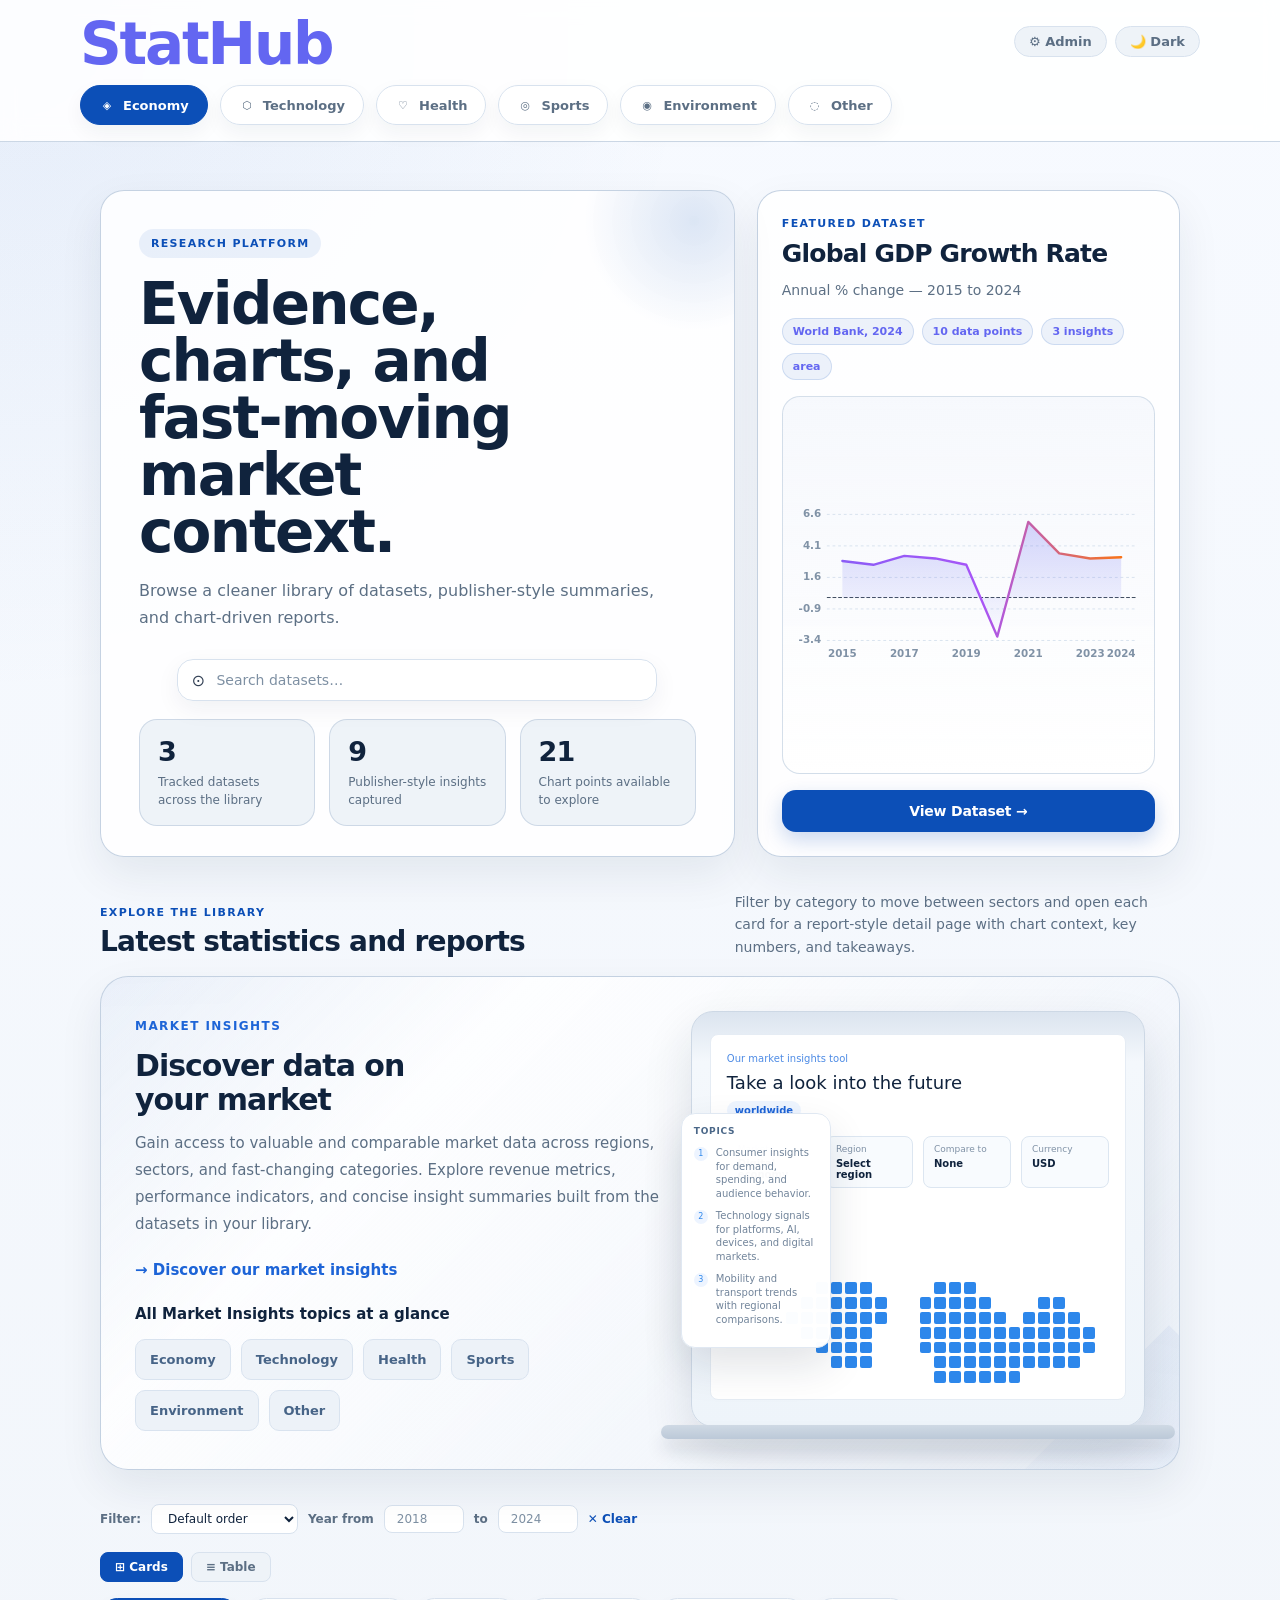
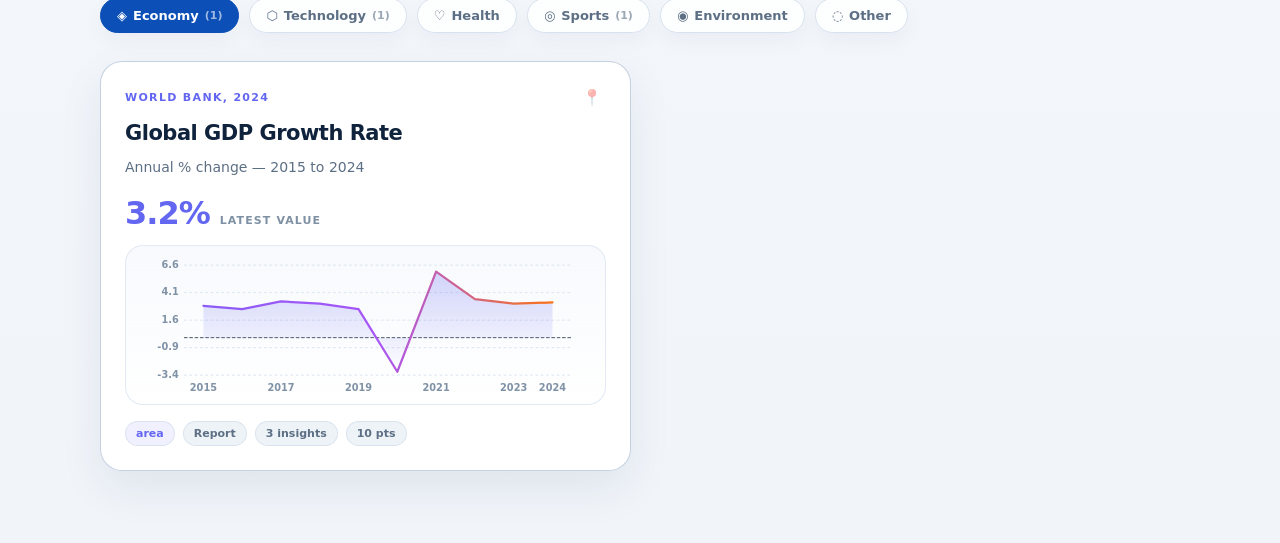
==== commit 064ae73e: "New File" ====
--- a/index.html
+++ b/index.html
@@ -19,6 +19,42 @@
     --brand-deep: #0a2e78;
     --shadow: 0 18px 44px rgba(16, 35, 61, 0.08);
   }
+  body.dark {
+    --bg: #0a0a0f;
+    --surface: #111118;
+    --surface-alt: #16161f;
+    --ink: #e2e8f0;
+    --ink-soft: #64748b;
+    --line: #1e1e2e;
+    --line-strong: #2a2a3e;
+    --brand: #818cf8;
+    --brand-deep: #a5b4fc;
+    --shadow: 0 18px 44px rgba(0,0,0,0.3);
+  }
+  body.dark #nav { background: rgba(10,10,15,0.92); }
+  body.dark #search-input { background: #111118; color: #e2e8f0; }
+  body.dark #search-results { background: #111118; }
+  body.dark .search-item:hover { background: #1e1e2e; }
+  body.dark .mi-filter { background: #16161f; border-color: #1e1e2e; }
+  body.dark .mi-filter-value { color: #e2e8f0; }
+  body.dark #mi-screen { background: linear-gradient(180deg, #1e1e2e, #16161f 12%, #111118 100%); border-color: #2a2a3e; }
+  body.dark #mi-screen-inner { background: #16161f; border-color: #2a2a3e; }
+  body.dark #mi-floating-panel { background: rgba(17,17,24,0.98); border-color: #2a2a3e; }
+  body.dark .ds-card { background: rgba(17,17,24,0.95); border-color: rgba(30,30,46,0.92); }
+  body.dark .ks-card, body.dark .ticker-cell, body.dark #chart-box, body.dark .report-box { background: rgba(17,17,24,0.95); border-color: var(--line); }
+  body.dark .tag { background: #1e1e2e; color: #64748b; border-color: #2a2a3e; }
+  body.dark #hero-copy, body.dark #hero-brief { background: rgba(17,17,24,0.84); border-color: rgba(30,30,46,0.9); }
+  body.dark .hero-stat { background: #16161f; }
+  body.dark #market-insights { background: linear-gradient(135deg, rgba(99,102,241,0.04), rgba(17,17,24,0.8) 28%, rgba(99,102,241,0.03) 100%); }
+  body.dark .cat-pill { background: rgba(17,17,24,0.88); color: var(--ink-soft); border-color: var(--line); }
+  body.dark .nav-link-pill { background: rgba(17,17,24,0.92); }
+  body.dark #empty-state { background: rgba(17,17,24,0.75); }
+  body.dark .chart-grid-line { stroke: #1e1e2e; }
+  body.dark .chart-axis-text { fill: #475569; }
+  body.dark #table-view-wrap { background: var(--surface); border-color: var(--line); }
+  body.dark table th { background: #16161f; color: #94a3b8; border-color: #1e1e2e; }
+  body.dark table td { border-color: #1e1e2e; color: #e2e8f0; }
+  body.dark table tr:nth-child(even) td { background: #13131a; }
   body {
     background:
       radial-gradient(circle at top left, rgba(12, 79, 183, 0.08), transparent 28%),
@@ -26,7 +62,19 @@
     color: var(--ink);
     font-family: 'Inter', system-ui, -apple-system, sans-serif;
     min-height: 100vh;
-  }
+    transition: background 0.3s, color 0.3s;
+  }
+  body.dark {
+    background: #0a0a0f;
+  }
+  /* Dark mode toggle */
+  #theme-toggle {
+    background: var(--surface-alt); border: 1px solid var(--line); color: var(--ink-soft);
+    border-radius: 999px; padding: 7px 14px; font-size: 13px; cursor: pointer;
+    display: flex; align-items: center; gap: 6px; font-weight: 600;
+    transition: all 0.15s;
+  }
+  #theme-toggle:hover { border-color: var(--brand); color: var(--brand); }
   input, textarea, select, button { font-family: inherit; }
   input::placeholder, textarea::placeholder { color: #7e90a3; }
   select option { background: #ffffff; color: var(--ink); }
@@ -59,6 +107,43 @@
   .fade-up   { animation: fadeUp 0.3s ease both; }
   .fade-in   { animation: fadeIn 0.25s ease both; }
   .hidden    { display: none !important; }
+
+  /* ── SHARED NAV BAR (reused on ds-page + main) ── */
+  .site-nav-bar {
+    border-bottom: 1px solid rgba(191, 206, 223, 0.8);
+    padding: 0 32px;
+    background: rgba(255, 255, 255, 0.88);
+    backdrop-filter: blur(10px);
+    position: sticky; top: 0; z-index: 80;
+  }
+  body.dark .site-nav-bar {
+    background: rgba(10, 10, 15, 0.92);
+    border-color: #1e1e2e;
+  }
+  .site-nav-inner {
+    max-width: 1120px;
+    margin: 0 auto;
+    display: flex;
+    align-items: flex-start;
+    justify-content: space-between;
+    gap: 24px;
+    padding: 18px 0 16px;
+  }
+  .site-nav-logo {
+    font-size: 58px;
+    line-height: 0.92;
+    font-weight: 800;
+    color: var(--brand-deep);
+    letter-spacing: -2.2px;
+  }
+  /* ── SHARED THEME TOGGLE BUTTON ── */
+  .theme-toggle-btn {
+    background: var(--surface-alt); border: 1px solid var(--line); color: var(--ink-soft);
+    border-radius: 999px; padding: 7px 14px; font-size: 13px; cursor: pointer;
+    display: flex; align-items: center; gap: 6px; font-weight: 600;
+    transition: all 0.15s;
+  }
+  .theme-toggle-btn:hover { border-color: var(--brand); color: var(--brand); }
 
   /* ── NAV ── */
   #nav {
@@ -274,6 +359,30 @@
     border: 1px solid rgba(191, 206, 223, 0.65);
     border-radius: 18px;
     padding: 10px 10px 6px;
+  }
+  #hero-brief-btn {
+    margin-top: 16px;
+    width: 100%;
+    background: var(--brand);
+    color: #fff;
+    border: none;
+    border-radius: 14px;
+    padding: 13px 20px;
+    font-size: 14px;
+    font-weight: 700;
+    cursor: pointer;
+    letter-spacing: -0.2px;
+    transition: background 0.15s, transform 0.1s, box-shadow 0.15s;
+    box-shadow: 0 8px 20px rgba(12, 79, 183, 0.22);
+  }
+  #hero-brief-btn:hover {
+    background: var(--brand-deep);
+    transform: translateY(-1px);
+    box-shadow: 0 12px 28px rgba(12, 79, 183, 0.32);
+  }
+  body.dark #hero-brief-btn {
+    background: var(--brand);
+    box-shadow: 0 8px 20px rgba(129, 140, 248, 0.2);
   }
 
   /* ── SEARCH ── */
@@ -619,12 +728,13 @@
     font-weight: 700;
   }
   .ds-card-chart  {
-    height: 124px;
+    height: 160px;
     margin-bottom: 16px;
-    padding: 10px 10px 0;
-    background: linear-gradient(180deg, rgba(12, 79, 183, 0.04), rgba(255, 255, 255, 0.65));
-    border: 1px solid rgba(216, 226, 238, 0.9);
+    padding: 12px 8px 4px;
+    background: linear-gradient(180deg, rgba(12, 79, 183, 0.03), rgba(255, 255, 255, 0.5));
+    border: 1px solid rgba(216, 226, 238, 0.7);
     border-radius: 18px;
+    position: relative;
   }
   .ds-card-tags   { display: flex; gap: 8px; flex-wrap: wrap; }
   .tag {
@@ -678,14 +788,14 @@
   #chart-box  {
     background: rgba(255, 255, 255, 0.95);
     border: 1px solid var(--line);
-    border-radius: 24px;
-    padding: 28px 24px 20px;
+    border-radius: 28px;
+    padding: 32px 28px 24px;
     margin-bottom: 24px;
     box-shadow: var(--shadow);
   }
-  #chart-box-top { display: flex; align-items: center; justify-content: space-between; margin-bottom: 16px; }
-  #chart-box-lbl { font-size: 11px; color: #7e90a3; text-transform: uppercase; letter-spacing: 0.1em; }
-  #chart-box-hint{ font-size: 11px; opacity: 0.6; }
+  #chart-box-top { display: flex; align-items: center; justify-content: space-between; margin-bottom: 20px; }
+  #chart-box-lbl { font-size: 12px; color: #7e90a3; text-transform: uppercase; letter-spacing: 0.12em; font-weight: 700; }
+  #chart-box-hint{ font-size: 12px; opacity: 0.7; font-weight: 600; }
   #ds-bottom  { display: grid; gap: 16px; }
   .report-box { background: rgba(255, 255, 255, 0.95); border: 1px solid var(--line); border-radius: 20px; padding: 22px 24px; box-shadow: 0 10px 24px rgba(16, 35, 61, 0.05); }
   .report-box-lbl{ font-size: 11px; color: #7e90a3; text-transform: uppercase; letter-spacing: 0.1em; margin-bottom: 14px; }
@@ -712,11 +822,51 @@
 
   /* ── SVG CHARTS ── */
   .chart-svg { width: 100%; height: 100%; overflow: visible; }
-  .chart-axis-text { font-size: 11px; fill: #8092a6; }
+  .chart-axis-text { font-size: 11px; fill: #8092a6; font-weight: 600; }
   .chart-grid-line { stroke: #d7e2ee; stroke-dasharray: 3 3; }
-  .chart-bar { transition: opacity 0.1s; }
-  .chart-bar:hover { opacity: 1 !important; }
-  .chart-dot { transition: r 0.1s; }
+  body.dark .chart-grid-line { stroke: #1e1e2e; }
+  body.dark .chart-axis-text { fill: #475569; }
+  .chart-bar { transition: opacity 0.12s; cursor: crosshair; }
+  .chart-bar:hover { opacity: 1 !important; filter: brightness(1.1); }
+  .chart-dot { transition: r 0.12s; cursor: crosshair; }
+  .chart-dot:hover { r: 6px; }
+
+  /* ── HEATMAP ── */
+  #heatmap-section {
+    background: var(--surface);
+    border: 1px solid var(--line);
+    border-radius: 20px;
+    padding: 22px 24px;
+    margin-bottom: 24px;
+    box-shadow: 0 10px 24px rgba(16,35,61,0.05);
+  }
+  #heatmap-title { font-size: 12px; font-weight: 700; text-transform: uppercase; letter-spacing: 0.1em; color: var(--ink-soft); margin-bottom: 16px; }
+  #heatmap-grid {
+    display: grid;
+    grid-template-columns: repeat(7, 1fr);
+    gap: 5px;
+    margin-bottom: 12px;
+  }
+  .hm-cell {
+    aspect-ratio: 1;
+    border-radius: 6px;
+    cursor: pointer;
+    transition: transform 0.1s, opacity 0.1s;
+    position: relative;
+  }
+  .hm-cell:hover { transform: scale(1.15); z-index: 2; }
+  #heatmap-legend {
+    display: flex;
+    gap: 16px;
+    flex-wrap: wrap;
+    font-size: 11px;
+    color: var(--ink-soft);
+    font-weight: 600;
+  }
+  .hm-legend-item { display: flex; align-items: center; gap: 6px; }
+  .hm-legend-dot { width: 10px; height: 10px; border-radius: 3px; flex-shrink: 0; }
+  #heatmap-labels { display: grid; grid-template-columns: repeat(7, 1fr); gap: 5px; margin-bottom: 6px; }
+  .hm-day-label { font-size: 10px; color: var(--ink-soft); text-align: center; font-weight: 600; }
 
   /* ── PASSWORD GATE ── */
   #pw-gate {
@@ -753,50 +903,52 @@
   /* ── ADMIN PANEL ── */
   #admin-panel {
     position: fixed; inset: 0;
-    background: #0a0a0f;
+    background: var(--bg);
     z-index: 100;
     overflow-y: auto;
   }
   #admin-nav {
-    border-bottom: 1px solid #1e1e2e; padding: 0 32px;
-    position: sticky; top: 0; background: #0a0a0f; z-index: 50;
+    border-bottom: 1px solid var(--line); padding: 0 32px;
+    position: sticky; top: 0; background: var(--surface); z-index: 50;
+    backdrop-filter: blur(10px);
   }
   #admin-nav-inner {
     max-width: 920px; margin: 0 auto; height: 56px;
     display: flex; align-items: center; justify-content: space-between;
   }
+  #admin-nav-right { display: flex; align-items: center; gap: 10px; }
   #admin-nav-left { display: flex; align-items: center; gap: 12px; }
-  #admin-back-btn { background: none; border: none; color: #475569; cursor: pointer; font-size: 13px; padding: 0; }
-  #admin-back-btn:hover { color: #94a3b8; }
-  #admin-divider  { color: #1e1e2e; }
-  #admin-title-lbl{ font-size: 14px; font-weight: 600; color: #f1f5f9; }
-  #admin-auth-badge { font-size: 11px; background: #6366f120; color: #6366f1; border-radius: 4px; padding: 2px 7px; }
+  #admin-back-btn { background: none; border: none; color: var(--ink-soft); cursor: pointer; font-size: 13px; padding: 0; }
+  #admin-back-btn:hover { color: var(--ink); }
+  #admin-divider  { color: var(--line); }
+  #admin-title-lbl{ font-size: 14px; font-weight: 600; color: var(--ink); }
+  #admin-auth-badge { font-size: 11px; background: rgba(99,102,241,0.12); color: #6366f1; border-radius: 4px; padding: 2px 7px; }
   #admin-content  { max-width: 920px; margin: 0 auto; padding: 32px 20px 80px; }
 
   /* admin list */
-  #admin-list-header { font-size: 11px; color: #334155; text-transform: uppercase; letter-spacing: 0.12em; margin-bottom: 20px; }
+  #admin-list-header { font-size: 11px; color: var(--ink-soft); text-transform: uppercase; letter-spacing: 0.12em; margin-bottom: 20px; }
   #admin-ds-list  { display: flex; flex-direction: column; gap: 10px; }
   .admin-ds-row {
-    background: #111118; border: 1px solid #1e1e2e; border-radius: 10px;
+    background: var(--surface); border: 1px solid var(--line); border-radius: 10px;
     padding: 16px 20px; display: flex; align-items: center; gap: 16px;
   }
   .admin-ds-dot    { width: 8px; height: 8px; border-radius: 50%; flex-shrink: 0; }
   .admin-ds-info   { flex: 1; }
-  .admin-ds-name   { font-size: 14px; font-weight: 600; color: #f1f5f9; }
-  .admin-ds-meta   { font-size: 11px; color: #475569; margin-top: 2px; }
+  .admin-ds-name   { font-size: 14px; font-weight: 600; color: var(--ink); }
+  .admin-ds-meta   { font-size: 11px; color: var(--ink-soft); margin-top: 2px; }
   .admin-ds-sparkline { width: 80px; height: 36px; }
   .admin-ds-actions{ display: flex; gap: 8px; }
   .btn-edit {
-    background: #1e1e2e; border: none; color: #94a3b8;
+    background: var(--surface-alt); border: 1px solid var(--line); color: var(--ink-soft);
     border-radius: 6px; padding: 6px 12px; font-size: 12px; cursor: pointer;
   }
-  .btn-edit:hover { background: #2a2a3e; }
+  .btn-edit:hover { border-color: var(--brand); color: var(--brand); background: var(--surface); }
   .btn-delete {
-    background: transparent; border: 1px solid #3f1212; color: #f87171;
+    background: transparent; border: 1px solid rgba(248,113,113,0.3); color: #f87171;
     border-radius: 6px; padding: 6px 12px; font-size: 12px; cursor: pointer;
   }
-  .btn-delete:hover { background: #3f121220; }
-  #admin-empty { text-align: center; color: #334155; padding: 60px 0; }
+  .btn-delete:hover { background: rgba(248,113,113,0.1); }
+  #admin-empty { text-align: center; color: var(--ink-soft); padding: 60px 0; }
   .btn-add {
     background: #6366f1; color: #fff; border: none;
     border-radius: 8px; padding: 7px 16px; font-size: 13px; font-weight: 600; cursor: pointer;
@@ -804,14 +956,14 @@
   .btn-add:hover { background: #5254cc; }
 
   /* admin form */
-  #admin-form-header { font-size: 16px; font-weight: 700; color: #f1f5f9; margin-bottom: 24px; }
+  #admin-form-header { font-size: 16px; font-weight: 700; color: var(--ink); margin-bottom: 24px; }
   #form-grid { display: grid; grid-template-columns: 1fr 1fr; gap: 32px; }
   .field { margin-bottom: 16px; }
-  .field-label { font-size: 11px; color: #475569; text-transform: uppercase; letter-spacing: 0.1em; margin-bottom: 6px; }
-  .field-hint  { font-size: 11px; color: #334155; margin-top: 4px; }
+  .field-label { font-size: 11px; color: var(--ink-soft); text-transform: uppercase; letter-spacing: 0.1em; margin-bottom: 6px; }
+  .field-hint  { font-size: 11px; color: var(--ink-soft); margin-top: 4px; opacity: 0.7; }
   .inp {
-    background: #0d0d14; border: 1px solid #1e1e2e; border-radius: 8px;
-    padding: 9px 12px; font-size: 13px; color: #e2e8f0; outline: none;
+    background: var(--surface-alt); border: 1px solid var(--line); border-radius: 8px;
+    padding: 9px 12px; font-size: 13px; color: var(--ink); outline: none;
     width: 100%; transition: border-color 0.15s;
   }
   .inp:focus { border-color: #6366f1; }
@@ -824,11 +976,11 @@
     border: 2px solid transparent; transition: transform 0.1s;
   }
   .accent-swatch:hover { transform: scale(1.2); }
-  .accent-swatch.active { border-color: #fff; }
+  .accent-swatch.active { border-color: var(--ink); }
   #form-preview-wrap {
-    background: #111118; border-radius: 10px; padding: 14px 16px; margin-bottom: 16px;
-  }
-  #form-preview-lbl { font-size: 11px; color: #334155; text-transform: uppercase; letter-spacing: 0.1em; margin-bottom: 10px; }
+    background: var(--surface-alt); border: 1px solid var(--line); border-radius: 10px; padding: 14px 16px; margin-bottom: 16px;
+  }
+  #form-preview-lbl { font-size: 11px; color: var(--ink-soft); text-transform: uppercase; letter-spacing: 0.1em; margin-bottom: 10px; }
   #form-preview-chart { height: 140px; }
   .form-btns { display: flex; gap: 10px; }
   .btn-save {
@@ -837,70 +989,270 @@
   }
   .btn-save:hover { background: #5254cc; }
   .btn-cancel {
-    background: #1e1e2e; color: #94a3b8; border: none;
+    background: var(--surface-alt); color: var(--ink-soft); border: 1px solid var(--line);
     border-radius: 8px; padding: 11px 20px; font-size: 13px; cursor: pointer;
   }
-  .btn-cancel:hover { background: #2a2a3e; }
-  .btn-all-ds { background: #1e1e2e; color: #94a3b8; border: none; border-radius: 8px; padding: 7px 14px; font-size: 13px; cursor: pointer; }
-  .btn-all-ds:hover { background: #2a2a3e; }
+  .btn-cancel:hover { border-color: var(--brand); color: var(--ink); }
+  .btn-all-ds { background: var(--surface-alt); color: var(--ink-soft); border: 1px solid var(--line); border-radius: 8px; padding: 7px 14px; font-size: 13px; cursor: pointer; }
+  .btn-all-ds:hover { border-color: var(--brand); }
 
   /* ── IMAGE-TO-CHART ── */
   #img2chart-wrap {
-    background: #0d0d14; border: 1px solid #1e1e2e; border-radius: 14px;
+    background: var(--surface-alt); border: 1px solid var(--line); border-radius: 14px;
     padding: 20px; margin-bottom: 24px;
   }
   #img2chart-header { display: flex; align-items: center; gap: 10px; margin-bottom: 6px; }
   #img2chart-lbl  { font-size: 12px; color: #6366f1; text-transform: uppercase; letter-spacing: 0.1em; font-weight: 600; }
-  #img2chart-badge{ font-size: 10px; background: #6366f120; color: #6366f1; border-radius: 4px; padding: 2px 7px; }
-  #img2chart-desc { font-size: 12px; color: #475569; margin-bottom: 16px; line-height: 1.6; }
+  #img2chart-badge{ font-size: 10px; background: rgba(99,102,241,0.12); color: #6366f1; border-radius: 4px; padding: 2px 7px; }
+  #img2chart-desc { font-size: 12px; color: var(--ink-soft); margin-bottom: 16px; line-height: 1.6; }
   #img-dropzone {
-    border: 1px dashed #1e1e2e; border-radius: 10px; padding: 28px;
+    border: 1px dashed var(--line-strong); border-radius: 10px; padding: 28px;
     text-align: center; cursor: pointer; transition: all 0.15s;
   }
-  #img-dropzone:hover { border-color: #6366f1; background: #6366f108; }
+  #img-dropzone:hover { border-color: #6366f1; background: rgba(99,102,241,0.05); }
   #img-dropzone-icon  { font-size: 28px; margin-bottom: 8px; }
-  #img-dropzone-text  { font-size: 13px; color: #475569; }
-  #img-dropzone-hint  { font-size: 11px; color: #334155; margin-top: 4px; }
+  #img-dropzone-text  { font-size: 13px; color: var(--ink-soft); }
+  #img-dropzone-hint  { font-size: 11px; color: var(--ink-soft); margin-top: 4px; opacity: 0.6; }
   #img-file-input { display: none; }
   #img-preview-wrap { position: relative; margin-bottom: 12px; }
-  #img-preview-img { width: 100%; max-height: 200px; object-fit: contain; border-radius: 8px; background: #111118; border: 1px solid #1e1e2e; }
-  #img-clear-btn { position: absolute; top: 8px; right: 8px; background: #1e1e2e; border: none; color: #94a3b8; border-radius: 6px; padding: 4px 8px; font-size: 11px; cursor: pointer; }
+  #img-preview-img { width: 100%; max-height: 200px; object-fit: contain; border-radius: 8px; background: var(--surface-alt); border: 1px solid var(--line); }
+  #img-clear-btn { position: absolute; top: 8px; right: 8px; background: var(--surface-alt); border: 1px solid var(--line); color: var(--ink-soft); border-radius: 6px; padding: 4px 8px; font-size: 11px; cursor: pointer; }
   #img-err { font-size: 12px; color: #f87171; margin-bottom: 10px; line-height: 1.5; }
   #img-extract-btn {
     width: 100%; border: none; border-radius: 8px; padding: 10px;
     font-size: 13px; font-weight: 600; cursor: pointer;
     display: flex; align-items: center; justify-content: center; gap: 8px;
   }
-  #img-extract-btn.loading { background: #111118; color: #475569; border: 1px solid #1e1e2e; cursor: default; }
+  #img-extract-btn.loading { background: var(--surface-alt); color: var(--ink-soft); border: 1px solid var(--line); cursor: default; }
   #img-extract-btn.ready   { background: #6366f1; color: #fff; }
   .spin { display: inline-block; animation: spin 1s linear infinite; }
   #img-extracted-preview { }
   #extracted-grid { display: grid; grid-template-columns: 1fr 1fr; gap: 12px; margin-bottom: 14px; }
-  .extracted-col-lbl { font-size: 10px; color: #334155; text-transform: uppercase; letter-spacing: 0.1em; margin-bottom: 6px; }
-  #ext-original-img { width: 100%; height: 160px; object-fit: contain; border-radius: 8px; background: #111118; border: 1px solid #1e1e2e; }
-  #ext-chart-wrap   { height: 160px; background: #111118; border: 1px solid #1e1e2e; border-radius: 8px; padding: 8px; }
-  #ext-meta { background: #111118; border-radius: 8px; padding: 10px 14px; margin-bottom: 12px; font-size: 12px; }
+  .extracted-col-lbl { font-size: 10px; color: var(--ink-soft); text-transform: uppercase; letter-spacing: 0.1em; margin-bottom: 6px; }
+  #ext-original-img { width: 100%; height: 160px; object-fit: contain; border-radius: 8px; background: var(--surface-alt); border: 1px solid var(--line); }
+  #ext-chart-wrap   { height: 160px; background: var(--surface-alt); border: 1px solid var(--line); border-radius: 8px; padding: 8px; }
+  #ext-meta { background: var(--surface-alt); border: 1px solid var(--line); border-radius: 8px; padding: 10px 14px; margin-bottom: 12px; font-size: 12px; }
   #ext-meta-grid { display: grid; grid-template-columns: 1fr 1fr 1fr; gap: 8px; }
-  .ext-meta-lbl { color: #475569; }
-  .ext-meta-val { color: #94a3b8; }
+  .ext-meta-lbl { color: var(--ink-soft); }
+  .ext-meta-val { color: var(--ink); font-weight: 600; }
   #ext-confirm-btn { flex: 1; background: #6366f1; color: #fff; border: none; border-radius: 8px; padding: 10px; font-size: 13px; font-weight: 600; cursor: pointer; }
-  #ext-retry-btn   { background: #1e1e2e; color: #94a3b8; border: none; border-radius: 8px; padding: 10px 16px; font-size: 13px; cursor: pointer; }
+  #ext-retry-btn   { background: var(--surface-alt); color: var(--ink-soft); border: 1px solid var(--line); border-radius: 8px; padding: 10px 16px; font-size: 13px; cursor: pointer; }
   #img2chart-done  { text-align: center; padding: 16px 0; }
   #img2chart-done-icon { font-size: 24px; margin-bottom: 8px; }
   #img2chart-done-title{ font-size: 13px; color: #34d399; font-weight: 600; margin-bottom: 4px; }
-  #img2chart-done-sub  { font-size: 12px; color: #475569; margin-bottom: 14px; }
-  #img2chart-retry-btn { background: #111118; border: 1px solid #1e1e2e; color: #94a3b8; border-radius: 8px; padding: 7px 16px; font-size: 12px; cursor: pointer; }
-
+  #img2chart-done-sub  { font-size: 12px; color: var(--ink-soft); margin-bottom: 14px; }
+  #img2chart-retry-btn { background: var(--surface-alt); border: 1px solid var(--line); color: var(--ink-soft); border-radius: 8px; padding: 7px 16px; font-size: 12px; cursor: pointer; }
+
+  /* ── ADMIN FORM ENHANCEMENTS ── */
+  .chart-type-chips { display:flex; gap:6px; flex-wrap:wrap; margin-top:4px; }
+  .ctype-chip {
+    font-size:12px; padding:5px 14px; border-radius:999px; cursor:pointer;
+    border:1px solid var(--line); background:var(--surface-alt); color:var(--ink-soft); transition:all 0.15s;
+  }
+  .ctype-chip:hover { border-color:#6366f1; color:#6366f1; }
+  .ctype-chip.active { background:#6366f1; color:#fff; border-color:#6366f1; }
+  .trend-badge-row { display:flex; gap:6px; align-items:center; margin-top:4px; }
+  .trend-inp { flex:1; }
+  .trend-badge {
+    font-size:11px; padding:3px 10px; border-radius:20px; cursor:pointer;
+    border:1px solid var(--line); white-space:nowrap; transition:all 0.12s; color:var(--ink-soft);
+  }
+  .trend-badge.up   { background:rgba(52,211,153,0.1); color:#34d399; border-color:rgba(52,211,153,0.3); }
+  .trend-badge.down { background:rgba(248,113,113,0.1); color:#f87171; border-color:rgba(248,113,113,0.3); }
+  .trend-badge.neutral { background:var(--surface-alt); color:var(--ink-soft); border-color:var(--line); }
+  .toggle-row-admin {
+    display:flex; justify-content:space-between; align-items:center;
+    padding:8px 0; border-bottom:1px solid var(--line);
+  }
+  .toggle-row-admin:last-child { border-bottom:none; }
+  .tog-lbl { font-size:13px; color:var(--ink); }
+  .tog-sub { font-size:11px; color:var(--ink-soft); margin-top:1px; }
+  .tog-sw {
+    width:34px; height:19px; border-radius:10px; background:var(--line-strong);
+    border:1px solid var(--line); cursor:pointer; position:relative; flex-shrink:0;
+    transition:background 0.2s;
+  }
+  .tog-sw.on { background:#6366f1; border-color:#6366f1; }
+  .tog-sw::after {
+    content:''; position:absolute; top:2px; left:2px;
+    width:13px; height:13px; border-radius:50%; background:#fff;
+    transition:left 0.2s;
+  }
+  .tog-sw.on::after { left:17px; }
+  .ann-row-inp { display:flex; gap:6px; margin-bottom:6px; align-items:center; }
+  .ann-row-inp input { flex:1; }
+  .ann-lbl-sm { font-size:11px; color:var(--ink-soft); white-space:nowrap; }
+  .section-divider {
+    font-size:10px; color:var(--ink-soft); text-transform:uppercase; letter-spacing:0.1em;
+    margin:18px 0 10px; padding-bottom:6px; border-bottom:1px solid var(--line);
+  }
+  .ks-trend-row { display:flex; gap:6px; align-items:center; margin-top:4px; margin-bottom:10px; }
+  .ks-trend-row input { flex:1; }
+  .publish-row {
+    background:var(--surface-alt); border:1px solid var(--line); border-radius:10px;
+    padding:14px 16px; margin-bottom:16px;
+  }
+  .publish-row-title { font-size:11px; color:var(--ink-soft); text-transform:uppercase; letter-spacing:0.1em; margin-bottom:10px; }
+
+  /* ── TABLE VIEW ── */
+  #view-toggle { display:flex; gap:8px; margin-bottom:16px; align-items:center; }
+  .view-btn {
+    background: var(--surface-alt); border: 1px solid var(--line); color: var(--ink-soft);
+    border-radius: 8px; padding: 7px 14px; font-size: 12px; font-weight: 600; cursor: pointer; transition: all 0.15s;
+  }
+  .view-btn.active { background: var(--brand); color: #fff; border-color: var(--brand); }
+  #table-view-wrap { overflow-x: auto; border-radius: 18px; border: 1px solid var(--line); background: var(--surface); }
+  table { width: 100%; border-collapse: collapse; font-size: 13px; }
+  table th { padding: 12px 16px; text-align: left; font-size: 11px; text-transform: uppercase; letter-spacing: 0.1em; color: var(--ink-soft); background: var(--surface-alt); border-bottom: 1px solid var(--line); font-weight: 700; }
+  table td { padding: 12px 16px; border-bottom: 1px solid var(--line); color: var(--ink); }
+  table tr:last-child td { border-bottom: none; }
+  table tr:nth-child(even) td { background: rgba(0,0,0,0.02); }
+  table tr:hover td { background: rgba(12,79,183,0.04); cursor: pointer; }
+  /* ── DOWNLOAD / SHARE / EMBED ── */
+  #ds-actions { display: flex; gap: 10px; margin-bottom: 20px; flex-wrap: wrap; }
+  .ds-action-btn {
+    display: inline-flex; align-items: center; gap: 7px;
+    background: var(--surface); border: 1px solid var(--line); color: var(--ink-soft);
+    border-radius: 10px; padding: 8px 16px; font-size: 12px; font-weight: 600; cursor: pointer;
+    transition: all 0.15s; box-shadow: 0 4px 10px rgba(16,35,61,0.05);
+  }
+  .ds-action-btn:hover { border-color: var(--brand); color: var(--brand); }
+  /* ── EMBED MODAL ── */
+  #embed-modal {
+    position: fixed; inset: 0; background: rgba(0,0,0,0.5); z-index: 500;
+    display: flex; align-items: center; justify-content: center;
+  }
+  #embed-box {
+    background: var(--surface); border: 1px solid var(--line); border-radius: 20px;
+    padding: 28px; width: min(520px, 90vw); box-shadow: 0 30px 60px rgba(0,0,0,0.2);
+  }
+  #embed-box h3 { font-size: 16px; color: var(--ink); margin-bottom: 8px; }
+  #embed-box p  { font-size: 13px; color: var(--ink-soft); margin-bottom: 16px; }
+  #embed-code {
+    width: 100%; background: var(--surface-alt); border: 1px solid var(--line); border-radius: 10px;
+    padding: 12px; font-size: 12px; font-family: monospace; color: var(--ink); resize: none; outline: none;
+  }
+  #embed-modal-btns { display: flex; gap: 10px; margin-top: 14px; }
+  /* ── RELATED ── */
+  #related-section { margin-top: 28px; }
+  #related-title { font-size: 14px; font-weight: 700; color: var(--ink); margin-bottom: 14px; }
+  #related-grid { display: grid; grid-template-columns: repeat(3, 1fr); gap: 12px; }
+  .related-card {
+    background: var(--surface); border: 1px solid var(--line); border-radius: 14px;
+    padding: 14px 16px; cursor: pointer; transition: all 0.15s;
+  }
+  .related-card:hover { border-color: var(--brand); transform: translateY(-2px); }
+  .related-card-title { font-size: 13px; font-weight: 700; color: var(--ink); margin-bottom: 4px; }
+  .related-card-sub   { font-size: 11px; color: var(--ink-soft); }
+  /* ── PINNED / FEATURED ── */
+  .pin-btn { background: none; border: none; font-size: 16px; cursor: pointer; padding: 2px 4px; opacity: 0.4; transition: opacity 0.15s; }
+  .pin-btn.pinned { opacity: 1; }
+  /* ── BULK IMPORT ── */
+  #bulk-import-wrap { background: var(--surface-alt); border: 1px solid var(--line); border-radius: 12px; padding: 18px; margin-bottom: 20px; }
+  #bulk-import-lbl { font-size: 12px; color: #f59e0b; text-transform: uppercase; letter-spacing: 0.1em; margin-bottom: 8px; font-weight: 600; }
+  #bulk-import-hint { font-size: 12px; color: var(--ink-soft); margin-bottom: 10px; line-height: 1.6; }
+  #bulk-csv-input { display: none; }
+  #bulk-import-btn { display: inline-flex; align-items: center; gap: 8px; background: rgba(245,158,11,0.1); color: #f59e0b; border: 1px solid rgba(245,158,11,0.3); border-radius: 8px; padding: 8px 16px; font-size: 13px; font-weight: 600; cursor: pointer; }
+  /* ── TAGS / FILTER BAR ── */
+  #filter-bar { display: flex; gap: 10px; margin-bottom: 18px; flex-wrap: wrap; align-items: center; }
+  #filter-bar label { font-size: 12px; color: var(--ink-soft); font-weight: 600; }
+  #filter-bar select { background: var(--surface); border: 1px solid var(--line); color: var(--ink); border-radius: 8px; padding: 6px 12px; font-size: 12px; outline: none; cursor: pointer; }
+  #date-from, #date-to { background: var(--surface); border: 1px solid var(--line); color: var(--ink); border-radius: 8px; padding: 6px 12px; font-size: 12px; outline: none; width: 80px; }
+  #filter-clear { background: none; border: none; color: var(--brand); font-size: 12px; cursor: pointer; font-weight: 600; }
+  /* ── CHANGE PASSWORD ── */
+  #change-pw-wrap { background: var(--surface-alt); border: 1px solid var(--line); border-radius: 12px; padding: 18px; margin-top: 32px; }
+  #change-pw-lbl { font-size: 12px; color: var(--ink-soft); text-transform: uppercase; letter-spacing: 0.1em; margin-bottom: 12px; font-weight: 600; }
+  #change-pw-row { display: flex; gap: 10px; }
+  /* ── DRAG REORDER ── */
+  .admin-ds-row { user-select: none; }
+  .admin-ds-row.dragging { opacity: 0.4; }
+  .admin-ds-row.drag-over { border-color: #6366f1; background: rgba(99,102,241,0.06); }
+  .drag-handle { cursor: grab; color: var(--ink-soft); font-size: 16px; padding: 0 4px; flex-shrink: 0; }
+  .drag-handle:active { cursor: grabbing; }
   /* ── TOAST ── */
   #toast {
     position: fixed; top: 20px; right: 20px;
-    background: #111118; border: 1px solid #6366f1; color: #a5b4fc;
+    background: var(--surface); border: 1px solid #6366f1; color: #6366f1;
     border-radius: 8px; padding: 10px 18px; font-size: 13px; z-index: 300;
     animation: fadeUp 0.2s ease;
     pointer-events: none;
-  }
-
-  /* ── LOADING ── */
+    box-shadow: var(--shadow);
+  }
+
+  #admin-panel .theme-toggle-btn {
+    background: var(--surface-alt); border-color: var(--line); color: var(--ink-soft);
+  }
+  #admin-panel .theme-toggle-btn:hover { border-color: #6366f1; color: #6366f1; }
+  #pw-gate .theme-toggle-btn {
+    background: #1e1e2e; border-color: #2a2a3e; color: #94a3b8;
+  }
+  #pw-gate .theme-toggle-btn:hover { border-color: #6366f1; color: #a5b4fc; }
+
+  /* ── ADMIN TABS ── */
+  #admin-tabs { display:flex; gap:4px; border-bottom:1px solid var(--line); margin-bottom:0; }
+  .admin-tab-btn {
+    background:none; border:none; border-bottom:2px solid transparent;
+    padding:12px 18px; font-size:13px; font-weight:600; color:var(--ink-soft);
+    cursor:pointer; transition:all 0.15s; margin-bottom:-1px;
+  }
+  .admin-tab-btn.active { color:#6366f1; border-bottom-color:#6366f1; }
+  .admin-tab-btn:hover:not(.active) { color:var(--ink); }
+  .admin-tab-pane { display:none; }
+  .admin-tab-pane.active { display:block; }
+
+  /* ── CUSTOMIZE TAB ── */
+  #customize-tab { padding-top:24px; }
+  .cz-section { background:var(--surface); border:1px solid var(--line); border-radius:12px; padding:18px 20px; margin-bottom:16px; }
+  .cz-section-title { font-size:11px; color:#6366f1; text-transform:uppercase; letter-spacing:0.1em; font-weight:700; margin-bottom:14px; display:flex; align-items:center; gap:8px; }
+  .cz-row { display:flex; align-items:center; justify-content:space-between; padding:8px 0; border-bottom:1px solid var(--line); gap:12px; }
+  .cz-row:last-child { border-bottom:none; padding-bottom:0; }
+  .cz-row-label { font-size:13px; color:var(--ink); flex:1; }
+  .cz-row-sub { font-size:11px; color:var(--ink-soft); margin-top:2px; }
+  .cz-inp { background:var(--surface-alt); border:1px solid var(--line); border-radius:8px; padding:7px 10px; font-size:13px; color:var(--ink); outline:none; min-width:0; }
+  .cz-inp:focus { border-color:#6366f1; }
+  .cz-inp-sm { width:90px; }
+  .cz-inp-md { width:150px; }
+  .cz-color { width:38px; height:32px; border-radius:6px; border:1px solid var(--line); cursor:pointer; padding:2px; background:none; }
+  .cz-select { background:var(--surface-alt); border:1px solid var(--line); border-radius:8px; padding:7px 10px; font-size:13px; color:var(--ink); outline:none; cursor:pointer; }
+  .cz-range { width:120px; accent-color:#6366f1; }
+  .cz-tog { width:36px; height:20px; border-radius:10px; background:var(--line-strong); border:1px solid var(--line); cursor:pointer; position:relative; flex-shrink:0; transition:background 0.2s; }
+  .cz-tog.on { background:#6366f1; border-color:#6366f1; }
+  .cz-tog::after { content:''; position:absolute; top:2px; left:2px; width:14px; height:14px; border-radius:50%; background:#fff; transition:left 0.2s; }
+  .cz-tog.on::after { left:18px; }
+  .cz-palette-grid { display:grid; grid-template-columns: repeat(10, 32px); gap:6px; margin-top:8px; }
+  .cz-preset-row { display:flex; gap:8px; flex-wrap:wrap; margin-bottom:12px; }
+  .cz-preset-btn { background:var(--surface-alt); border:1px solid var(--line); border-radius:6px; padding:5px 12px; font-size:11px; font-weight:600; cursor:pointer; color:var(--ink-soft); transition:all 0.12s; }
+  .cz-preset-btn:hover { border-color:#6366f1; color:#6366f1; }
+  .cz-chips { display:flex; gap:6px; flex-wrap:wrap; }
+  .cz-chip { background:var(--surface-alt); border:1px solid var(--line); border-radius:6px; padding:5px 12px; font-size:11px; font-weight:600; cursor:pointer; color:var(--ink-soft); transition:all 0.12s; }
+  .cz-chip.active { background:#6366f1; color:#fff; border-color:#6366f1; }
+  .cz-upload-btn { display:inline-flex; align-items:center; gap:6px; background:var(--surface-alt); border:1px solid var(--line); color:var(--ink-soft); border-radius:8px; padding:7px 14px; font-size:12px; cursor:pointer; font-weight:600; }
+  .cz-save-row { display:flex; gap:10px; align-items:center; margin-top:20px; flex-wrap:wrap; }
+  .cz-publish-btn { background:#6366f1; color:#fff; border:none; border-radius:8px; padding:10px 24px; font-size:14px; font-weight:600; cursor:pointer; }
+  .cz-publish-btn:hover { background:#5254cc; }
+  .cz-discard-btn { background:var(--surface-alt); color:var(--ink-soft); border:1px solid var(--line); border-radius:8px; padding:10px 18px; font-size:13px; cursor:pointer; }
+  .cz-unsaved { font-size:12px; color:#f59e0b; background:rgba(245,158,11,0.1); border:1px solid rgba(245,158,11,0.3); border-radius:6px; padding:4px 10px; }
+  /* Live preview panel */
+  #cz-preview-panel { position:fixed; right:0; top:0; bottom:0; width:420px; background:var(--surface); border-left:1px solid var(--line); z-index:200; overflow:hidden; display:flex; flex-direction:column; transform:translateX(100%); transition:transform 0.3s; }
+  #cz-preview-panel.open { transform:translateX(0); }
+  #cz-preview-header { padding:14px 18px; border-bottom:1px solid var(--line); display:flex; align-items:center; justify-content:space-between; }
+  #cz-preview-header span { font-size:13px; font-weight:600; color:var(--ink); }
+  #cz-preview-close { background:none; border:none; color:var(--ink-soft); cursor:pointer; font-size:18px; padding:0; }
+  #cz-preview-frame-wrap { flex:1; overflow:hidden; transform-origin:top left; }
+  #cz-preview-frame { width:200%; height:200%; border:none; transform:scale(0.5); transform-origin:top left; }
+  .cz-preview-btn { background:var(--surface-alt); border:1px solid var(--line); color:var(--ink-soft); border-radius:8px; padding:7px 14px; font-size:12px; cursor:pointer; font-weight:600; }
+  .cz-preview-btn:hover { border-color:#6366f1; color:#6366f1; }
+  /* Dataset per-style overrides */
+  .ds-override-row { background:var(--surface-alt); border:1px solid var(--line); border-radius:10px; padding:14px 16px; margin-bottom:16px; }
+  .ds-override-title { font-size:11px; color:var(--ink-soft); text-transform:uppercase; letter-spacing:0.1em; margin-bottom:10px; font-weight:700; }
+  /* Announcement bar */
+  #announcement-bar { display:none; padding:9px 20px; text-align:center; font-size:13px; font-weight:600; }
+  /* Footer */
+  #site-footer { display:none; padding:32px 20px; }
+  #site-footer-inner { max-width:1120px; margin:0 auto; }
+  /* Coming soon */
+  #coming-soon-overlay { position:fixed; inset:0; z-index:250; background:var(--bg); display:flex; align-items:center; justify-content:center; flex-direction:column; gap:16px; }
+
   #loading-screen {
     background: #0a0a0f; min-height: 100vh;
     display: flex; align-items: center; justify-content: center;
@@ -955,6 +1307,8 @@
         <div id="nav-links"></div>
       </div>
       <div id="nav-right">
+        <button id="admin-gate-btn" onclick="openAdminGate()" title="Open Admin Panel" style="background:var(--surface-alt);border:1px solid var(--line);color:var(--ink-soft);border-radius:999px;padding:7px 14px;font-size:13px;cursor:pointer;display:flex;align-items:center;gap:6px;font-weight:600;transition:all 0.15s;margin-right:8px;">⚙ Admin</button>
+        <button id="theme-toggle" onclick="toggleTheme()">🌙 Dark</button>
       </div>
     </div>
   </div>
@@ -979,6 +1333,7 @@
           <div id="hero-brief-sub"></div>
           <div id="hero-brief-meta"></div>
           <div id="hero-brief-chart"></div>
+          <button id="hero-brief-btn" onclick="if(window._featuredDs) openDataset(window._featuredDs)">View Dataset →</button>
         </div>
       </div>
       <div id="search-results" class="hidden"></div>
@@ -1028,40 +1383,114 @@
       </div>
     </div>
 
+    <!-- Filter Bar -->
+    <div id="filter-bar">
+      <label>Filter:</label>
+      <select id="filter-sort" onchange="renderSite()">
+        <option value="default">Default order</option>
+        <option value="az">A → Z</option>
+        <option value="za">Z → A</option>
+        <option value="most-data">Most data points</option>
+        <option value="pinned">Pinned first</option>
+      </select>
+      <label>Year from</label>
+      <input id="date-from" type="number" placeholder="2018" min="1900" max="2100" oninput="renderSite()" />
+      <label>to</label>
+      <input id="date-to" type="number" placeholder="2024" min="1900" max="2100" oninput="renderSite()" />
+      <button id="filter-clear" onclick="clearFilters()">✕ Clear</button>
+    </div>
+    <!-- View Toggle -->
+    <div id="view-toggle">
+      <button class="view-btn active" id="view-cards-btn" onclick="setView('cards')">⊞ Cards</button>
+      <button class="view-btn" id="view-table-btn" onclick="setView('table')">≡ Table</button>
+    </div>
     <!-- Category Pills -->
     <div id="cat-pills"></div>
 
     <!-- Cards -->
     <div id="cards-grid"></div>
+    <div id="table-view-wrap" class="hidden"></div>
     <div id="empty-state" class="hidden">
       <p>No datasets in this category yet.</p>
     </div>
   </div>
 </div>
 
-<!-- ─── DATASET PAGE ──────────────────────────────────────────── -->
-<div id="ds-page-wrap" class="hidden">
-  <div id="nav"><!-- re-used nav styling via clone below --></div>
+  <div id="ds-page-wrap" class="hidden">
+  <div id="ds-nav" class="site-nav-bar">
+    <div class="site-nav-inner">
+      <div id="nav-brand-ds" style="display:flex;flex-direction:column;align-items:flex-start;gap:14px;min-width:0;">
+        <div class="site-nav-logo" onclick="document.getElementById('ds-back').click()" style="cursor:pointer;">StatHub</div>
+        <div id="ds-nav-links" style="display:flex;flex-wrap:wrap;gap:10px;"></div>
+      </div>
+      <div style="display:flex;align-items:center;gap:10px;padding-top:8px;">
+        <button onclick="openAdminGate()" title="Open Admin Panel" style="background:var(--surface-alt);border:1px solid var(--line);color:var(--ink-soft);border-radius:999px;padding:7px 14px;font-size:13px;cursor:pointer;font-weight:600;transition:all 0.15s;">⚙ Admin</button>
+        <button class="theme-toggle-btn" onclick="toggleTheme()">🌙 Dark</button>
+      </div>
+    </div>
+  </div>
   <div id="ds-page">
     <button id="ds-back">← Back</button>
     <div id="ds-source"></div>
     <h2 id="ds-title"></h2>
     <p id="ds-subtitle"></p>
+    <!-- Action buttons -->
+    <div id="ds-actions">
+      <button class="ds-action-btn" id="btn-download-png">⬇ PNG</button>
+      <button class="ds-action-btn" id="btn-download-csv">⬇ CSV</button>
+      <button class="ds-action-btn" id="btn-share">⎘ Share Link</button>
+      <button class="ds-action-btn" id="btn-embed">‹/› Embed</button>
+    </div>
     <div id="ks-row"></div>
     <div id="ticker-row"></div>
+    <!-- Chart / Table toggle -->
+    <div id="view-toggle-ds" style="display:flex;gap:8px;margin-bottom:12px;">
+      <button class="view-btn active" id="ds-view-chart-btn" onclick="setDsView('chart')">📊 Chart</button>
+      <button class="view-btn" id="ds-view-table-btn" onclick="setDsView('table')">≡ Table</button>
+    </div>
     <div id="chart-box">
       <div id="chart-box-top">
         <div id="chart-box-lbl">Interactive Chart</div>
         <div id="chart-box-hint">Hover to explore</div>
       </div>
-      <div id="chart-box-inner" style="height:260px;"></div>
+      <div id="chart-box-inner" style="height:380px;"></div>
+    </div>
+    <div id="ds-table-wrap" class="hidden">
+      <div id="ds-table-inner"></div>
+    </div>
+    <div id="heatmap-section" class="hidden">
+      <div id="heatmap-title">Data Intensity · Heatmap View</div>
+      <div id="heatmap-labels"></div>
+      <div id="heatmap-grid"></div>
+      <div id="heatmap-legend"></div>
     </div>
     <div id="ds-bottom"></div>
+    <!-- Related -->
+    <div id="related-section" class="hidden">
+      <div id="related-title">You might also like</div>
+      <div id="related-grid"></div>
+    </div>
   </div>
 </div>
 
+<!-- Embed Modal -->
+<div id="embed-modal" class="hidden">
+  <div id="embed-box">
+    <h3>Embed this chart</h3>
+    <p>Copy the iframe code below and paste it into any webpage.</p>
+    <textarea id="embed-code" rows="5" readonly></textarea>
+    <div id="embed-modal-btns">
+      <button class="btn-save" onclick="copyEmbed()" style="flex:1">Copy Code</button>
+      <button class="btn-cancel" onclick="hide(document.getElementById('embed-modal'))">Close</button>
+    </div>
+  </div>
+</div>
+
 <!-- ─── PASSWORD GATE ─────────────────────────────────────────── -->
 <div id="pw-gate" class="hidden">
+  <div style="position:fixed;top:16px;right:20px;">
+    <button class="theme-toggle-btn" onclick="toggleTheme()" id="pw-theme-btn">🌙 Dark</button>
+  </div>
   <div id="pw-box">
     <div style="text-align:center;margin-bottom:32px;">
       <div id="pw-icon-wrap"><span id="pw-icon">🔐</span></div>
@@ -1085,16 +1514,68 @@
         <span id="admin-auth-badge">Authenticated</span>
       </div>
       <div id="admin-nav-right">
+        <button class="theme-toggle-btn" onclick="toggleTheme()" id="admin-theme-btn">🌙 Dark</button>
         <button id="admin-add-btn" class="btn-add">+ Add Dataset</button>
       </div>
     </div>
+    <div id="admin-tabs">
+      <button class="admin-tab-btn active" data-tab="datasets">📋 Datasets</button>
+      <button class="admin-tab-btn" data-tab="notebooks">📓 Notebooks</button>
+      <button class="admin-tab-btn" data-tab="customize">🎨 Customize</button>
+      <button class="admin-tab-btn" data-tab="github">⚙ GitHub</button>
+    </div>
   </div>
   <div id="admin-content">
+    <!-- DATASETS TAB -->
+    <div id="tab-datasets" class="admin-tab-pane active">
     <!-- LIST VIEW -->
     <div id="admin-list-view">
       <div id="admin-list-header"></div>
       <div id="admin-ds-list"></div>
       <div id="admin-empty" class="hidden">No datasets yet.</div>
+      <!-- Change Password -->
+      <div id="change-pw-wrap">
+        <div id="change-pw-lbl">🔑 Change Admin Password</div>
+        <div id="change-pw-row">
+          <input class="inp" id="new-pw-input" type="password" placeholder="New password" style="flex:1" />
+          <input class="inp" id="new-pw-confirm" type="password" placeholder="Confirm new password" style="flex:1" />
+          <button class="btn-save" style="padding:9px 18px;" onclick="changePassword()">Save</button>
+        </div>
+        <div id="change-pw-err" style="font-size:12px;color:#f87171;margin-top:6px;"></div>
+      </div>
+      <!-- GitHub Config -->
+      <div id="gh-config-wrap" style="background:var(--surface-alt);border:1px solid var(--line);border-radius:12px;padding:18px;margin-top:16px;">
+        <div style="font-size:12px;color:#34d399;text-transform:uppercase;letter-spacing:0.1em;margin-bottom:4px;font-weight:600;">🐙 GitHub Storage</div>
+        <div style="font-size:12px;color:var(--ink-soft);margin-bottom:12px;line-height:1.6;">
+          Data saved here is committed to your GitHub repo as <code style="background:var(--surface);padding:1px 5px;border-radius:4px;font-size:11px;">data.json</code> and becomes publicly visible on your GitHub Pages site.
+        </div>
+        <div style="display:grid;grid-template-columns:1fr 1fr;gap:8px;margin-bottom:8px;">
+          <div>
+            <div style="font-size:11px;color:var(--ink-soft);margin-bottom:4px;">GitHub Username / Org</div>
+            <input class="inp" id="gh-owner-input" placeholder="e.g. harshit" style="width:100%" />
+          </div>
+          <div>
+            <div style="font-size:11px;color:var(--ink-soft);margin-bottom:4px;">Repository name</div>
+            <input class="inp" id="gh-repo-input" placeholder="e.g. stathub" style="width:100%" />
+          </div>
+        </div>
+        <div style="display:grid;grid-template-columns:1fr 1fr;gap:8px;margin-bottom:8px;">
+          <div>
+            <div style="font-size:11px;color:var(--ink-soft);margin-bottom:4px;">File path in repo</div>
+            <input class="inp" id="gh-path-input" placeholder="data.json" style="width:100%" />
+          </div>
+          <div>
+            <div style="font-size:11px;color:var(--ink-soft);margin-bottom:4px;">Personal Access Token <span style="color:#f87171">*</span></div>
+            <input class="inp" id="gh-token-input" type="password" placeholder="ghp_…  (stored in your browser only)" style="width:100%" />
+          </div>
+        </div>
+        <div style="font-size:11px;color:#f59e0b;margin-bottom:10px;">&#9888; Token stays in your browser only — never sent to anyone except GitHub. Create a fine-grained token with Contents: Read &amp; Write on this repo only.</div>
+        <div style="display:flex;gap:8px;align-items:center;flex-wrap:wrap;">
+          <button class="btn-save" style="padding:9px 18px;background:#34d399;border-color:#34d399;color:#000;" onclick="saveGhConfigFromUI()">Save GitHub Config</button>
+          <button style="padding:9px 18px;background:none;border:1px solid var(--line);border-radius:8px;color:var(--ink-soft);font-size:13px;cursor:pointer;font-family:inherit;" onclick="testGhConnection()">Test connection</button>
+          <span id="gh-config-status" style="font-size:12px;color:#34d399;"></span>
+        </div>
+      </div>
     </div>
     <!-- FORM VIEW -->
     <div id="admin-form-view" class="hidden">
@@ -1155,6 +1636,15 @@
           </div>
         </div>
       </div>
+      <!-- Bulk CSV Import -->
+      <div id="bulk-import-wrap">
+        <div id="bulk-import-lbl">⬆ Bulk CSV Import</div>
+        <div id="bulk-import-hint">Upload a CSV with columns: title, subtitle, unit, source, category, chartType, data (label:value pairs separated by |), report, insights (separated by |)</div>
+        <input id="bulk-csv-input" type="file" accept=".csv" />
+        <button id="bulk-import-btn" onclick="document.getElementById('bulk-csv-input').click()">📂 Choose CSV file</button>
+        <div id="bulk-import-result" style="font-size:12px;color:#34d399;margin-top:8px;"></div>
+      </div>
+
       <!-- Form fields -->
       <div id="form-grid">
         <div><!-- LEFT COL -->
@@ -1189,36 +1679,95 @@
               </select>
             </div>
             <div class="field">
-              <div class="field-label">Chart Type</div>
-              <select class="inp sel" id="f-charttype">
-                <option value="bar">Bar</option>
-                <option value="line">Line</option>
-                <option value="area">Area</option>
-              </select>
+              <div class="field-label">Last Updated</div>
+              <input class="inp" id="f-updated" type="date" />
             </div>
+          </div>
+          <div class="field">
+            <div class="field-label">Chart Type</div>
+            <div class="chart-type-chips" id="chart-type-chips">
+              <span class="ctype-chip active" data-type="bar">Bar</span>
+              <span class="ctype-chip" data-type="line">Line</span>
+              <span class="ctype-chip" data-type="area">Area</span>
+              <span class="ctype-chip" data-type="donut">Donut</span>
+              <span class="ctype-chip" data-type="scatter">Scatter</span>
+            </div>
+            <input type="hidden" id="f-charttype" value="bar" />
           </div>
           <div class="field">
             <div class="field-label">Accent Colour</div>
             <div class="accent-swatches" id="accent-swatches"></div>
           </div>
           <div class="field">
+            <div class="field-label">Notes / Caveats</div>
+            <input class="inp" id="f-notes" type="text" placeholder="e.g. Adjusted for inflation, PPP basis" />
+          </div>
+          <div class="field">
             <div class="field-label">Data Points</div>
-            <div class="field-hint">Format: label, value (one per line)</div>
+            <div class="field-hint">Format: label, value (one per line). Negative values supported.</div>
             <textarea class="inp" id="f-data" rows="7" style="resize:vertical;font-family:monospace;font-size:12px;margin-top:4px;"
               placeholder="2020, 10&#10;2021, 20&#10;2022, 30"></textarea>
           </div>
+          <div class="field">
+            <div class="field-label">Comparison Dataset (optional)</div>
+            <div class="field-hint">Label: value per line — shown as dashed overlay line</div>
+            <textarea class="inp" id="f-compare" rows="4" style="resize:vertical;font-family:monospace;font-size:12px;margin-top:4px;"
+              placeholder="2020, 3.4&#10;2021, 6.1&#10;2022, 3.4"></textarea>
+          </div>
+          <div class="field">
+            <div class="field-label">Comparison Label</div>
+            <input class="inp" id="f-compare-label" type="text" placeholder="e.g. Global Average" />
+          </div>
+          <div class="section-divider">Annotations</div>
+          <div class="field-hint" style="margin-bottom:8px;">Pin labels on specific data points (e.g. "COVID impact" on 2020)</div>
+          <div id="ann-list">
+            <div class="ann-row-inp">
+              <span class="ann-lbl-sm">Point</span>
+              <input class="inp" placeholder="2020" style="max-width:80px;" data-ann-label />
+              <span class="ann-lbl-sm">Note</span>
+              <input class="inp" placeholder="COVID impact" data-ann-note />
+            </div>
+            <div class="ann-row-inp">
+              <span class="ann-lbl-sm">Point</span>
+              <input class="inp" placeholder="" style="max-width:80px;" data-ann-label />
+              <span class="ann-lbl-sm">Note</span>
+              <input class="inp" placeholder="" data-ann-note />
+            </div>
+          </div>
+          <button type="button" onclick="addAnnotationRow()" style="font-size:12px;padding:4px 10px;margin-top:4px;">+ Add annotation</button>
         </div>
         <div><!-- RIGHT COL -->
           <div class="field">
             <div class="field-label">Key Stats (up to 3)</div>
-            <div class="inp-3col">
-              <input class="inp" id="ks1l" placeholder="Label" /><input class="inp" id="ks1v" placeholder="Value" /><input class="inp" id="ks1y" placeholder="Year" />
+            <div style="margin-bottom:4px;font-size:10px;color:#334155;display:grid;grid-template-columns:2fr 1fr 1fr 80px;gap:6px;padding:0 2px;">
+              <span>Label</span><span>Value</span><span>Year</span><span>Trend</span>
             </div>
-            <div class="inp-3col">
-              <input class="inp" id="ks2l" placeholder="Label" /><input class="inp" id="ks2v" placeholder="Value" /><input class="inp" id="ks2y" placeholder="Year" />
+            <div class="inp-3col" style="grid-template-columns:2fr 1fr 1fr;">
+              <input class="inp" id="ks1l" placeholder="Label" />
+              <input class="inp" id="ks1v" placeholder="7.2%" />
+              <input class="inp" id="ks1y" placeholder="2024" />
             </div>
-            <div class="inp-3col">
-              <input class="inp" id="ks3l" placeholder="Label" /><input class="inp" id="ks3v" placeholder="Value" /><input class="inp" id="ks3y" placeholder="Year" />
+            <div class="ks-trend-row">
+              <input class="inp trend-inp" id="ks1t" placeholder="↑ +0.4% vs 2023" />
+              <button type="button" class="trend-badge up" id="tb1" onclick="cycleTrendBadge('tb1')">↑ Up</button>
+            </div>
+            <div class="inp-3col" style="grid-template-columns:2fr 1fr 1fr;">
+              <input class="inp" id="ks2l" placeholder="Label" />
+              <input class="inp" id="ks2v" placeholder="6.1%" />
+              <input class="inp" id="ks2y" placeholder="2024" />
+            </div>
+            <div class="ks-trend-row">
+              <input class="inp trend-inp" id="ks2t" placeholder="↑ Above global avg" />
+              <button type="button" class="trend-badge up" id="tb2" onclick="cycleTrendBadge('tb2')">↑ Up</button>
+            </div>
+            <div class="inp-3col" style="grid-template-columns:2fr 1fr 1fr;">
+              <input class="inp" id="ks3l" placeholder="Label" />
+              <input class="inp" id="ks3v" placeholder="-6.6%" />
+              <input class="inp" id="ks3y" placeholder="2020" />
+            </div>
+            <div class="ks-trend-row">
+              <input class="inp trend-inp" id="ks3t" placeholder="↓ 2020 (COVID)" />
+              <button type="button" class="trend-badge down" id="tb3" onclick="cycleTrendBadge('tb3')">↓ Down</button>
             </div>
           </div>
           <div class="field">
@@ -1230,6 +1779,49 @@
             <div class="field-hint">One insight per line</div>
             <textarea class="inp" id="f-insights" rows="4" style="resize:vertical;margin-top:4px;" placeholder="First key insight&#10;Second key insight"></textarea>
           </div>
+
+          <!-- Chart Options -->
+          <div class="publish-row">
+            <div class="publish-row-title">Chart options</div>
+            <div class="toggle-row-admin">
+              <div><div class="tog-lbl">Show value labels</div><div class="tog-sub">Numbers on each bar/point</div></div>
+              <div class="tog-sw on" id="tog-labels" onclick="this.classList.toggle('on')"></div>
+            </div>
+            <div class="toggle-row-admin">
+              <div><div class="tog-lbl">Colour negative bars red</div><div class="tog-sub">Values below 0 shown in red</div></div>
+              <div class="tog-sw on" id="tog-neg" onclick="this.classList.toggle('on')"></div>
+            </div>
+            <div class="toggle-row-admin">
+              <div><div class="tog-lbl">Show trend line</div><div class="tog-sub">Auto regression overlay</div></div>
+              <div class="tog-sw" id="tog-trend" onclick="this.classList.toggle('on')"></div>
+            </div>
+            <div class="toggle-row-admin">
+              <div><div class="tog-lbl">Show comparison overlay</div><div class="tog-sub">Dashed line from comparison data</div></div>
+              <div class="tog-sw on" id="tog-compare" onclick="this.classList.toggle('on')"></div>
+            </div>
+          </div>
+
+          <!-- Publish & Export -->
+          <div class="publish-row">
+            <div class="publish-row-title">Publish &amp; export</div>
+            <div class="toggle-row-admin">
+              <div><div class="tog-lbl">Published</div><div class="tog-sub">Visible on the public site</div></div>
+              <div class="tog-sw on" id="tog-published" onclick="this.classList.toggle('on')"></div>
+            </div>
+            <div class="toggle-row-admin">
+              <div><div class="tog-lbl">Allow PNG download</div></div>
+              <div class="tog-sw on" id="tog-png" onclick="this.classList.toggle('on')"></div>
+            </div>
+            <div class="toggle-row-admin">
+              <div><div class="tog-lbl">Allow CSV download</div></div>
+              <div class="tog-sw on" id="tog-csv" onclick="this.classList.toggle('on')"></div>
+            </div>
+            <div class="toggle-row-admin">
+              <div><div class="tog-lbl">Show embed code</div></div>
+              <div class="tog-sw on" id="tog-embed" onclick="this.classList.toggle('on')"></div>
+            </div>
+          </div>
+
           <div id="form-preview-wrap">
             <div id="form-preview-lbl">Live Preview</div>
             <div id="form-preview-chart"></div>
@@ -1241,15 +1833,364 @@
         </div>
       </div>
     </div>
+    </div><!-- /tab-datasets -->
+
+    <!-- NOTEBOOKS TAB -->
+    <div id="tab-notebooks" class="admin-tab-pane">
+      <div style="padding:28px 0 0;">
+        <div style="font-size:16px;font-weight:700;color:var(--ink);margin-bottom:8px;">📓 Dataset Notebooks</div>
+        <div style="font-size:13px;color:var(--ink-soft);margin-bottom:20px;line-height:1.7;">Each dataset can have its own notebook — rich notes, analysis, sources, and context stored alongside the dataset.</div>
+        <div id="notebook-list"></div>
+        <div id="notebook-editor" class="hidden" style="margin-top:20px;">
+          <div style="font-size:14px;font-weight:700;color:var(--ink);margin-bottom:4px;" id="nb-dataset-title"></div>
+          <div style="font-size:11px;color:var(--ink-soft);margin-bottom:12px;">Notebook content is saved with the dataset and synced to GitHub.</div>
+          <textarea class="inp" id="nb-content" rows="14" style="resize:vertical;font-family:inherit;font-size:13px;line-height:1.7;width:100%;margin-bottom:10px;" placeholder="Write analysis, methodology notes, data sources, context..."></textarea>
+          <div style="display:flex;gap:8px;">
+            <button class="btn-save" onclick="saveNotebook()">Save Notebook</button>
+            <button class="btn-cancel" onclick="closeNotebook()">Cancel</button>
+          </div>
+        </div>
+      </div>
+    </div><!-- /tab-notebooks -->
+
+    <!-- CUSTOMIZE TAB -->
+    <div id="tab-customize" class="admin-tab-pane">
+      <div id="customize-tab">
+        <div class="cz-save-row" style="margin-bottom:20px;margin-top:4px;">
+          <button class="cz-publish-btn" onclick="publishTheme()">🚀 Publish Changes</button>
+          <button class="cz-discard-btn" onclick="discardTheme()">Discard Changes</button>
+          <span id="cz-unsaved-badge" class="cz-unsaved hidden">● Unsaved changes</span>
+          <button class="cz-preview-btn" onclick="openPreviewPanel()">👁 Live Preview</button>
+          <button class="cz-preview-btn" onclick="window.open(location.pathname,'_blank')">↗ Preview in full tab</button>
+          <button class="cz-preview-btn" onclick="exportTheme()">⬇ Export Theme</button>
+          <label class="cz-preview-btn" style="display:inline-flex;align-items:center;gap:6px;">⬆ Import Theme<input type="file" accept=".json" id="theme-import-input" style="display:none" onchange="importTheme(this)"></label>
+        </div>
+
+        <!-- BRANDING -->
+        <div class="cz-section">
+          <div class="cz-section-title">🏷 Branding</div>
+          <div class="cz-row"><div><div class="cz-row-label">Site Title</div></div><input class="cz-inp cz-inp-md" id="cz-site-title" value="StatHub" oninput="themeChanged()"/></div>
+          <div class="cz-row"><div><div class="cz-row-label">Tagline</div></div><input class="cz-inp cz-inp-md" id="cz-tagline" value="Insights Library" oninput="themeChanged()"/></div>
+          <div class="cz-row"><div><div class="cz-row-label">Logo</div><div class="cz-row-sub">Upload image (shown instead of text)</div></div><label class="cz-upload-btn">📁 Upload Logo<input type="file" accept="image/*" style="display:none" onchange="loadImageToField(this,'cz-logo-data')"></label><img id="cz-logo-preview" style="height:32px;border-radius:4px;display:none;margin-left:8px;" /><input type="hidden" id="cz-logo-data" /></div>
+          <div class="cz-row"><div><div class="cz-row-label">Favicon</div></div><label class="cz-upload-btn">📁 Upload Favicon<input type="file" accept="image/*" style="display:none" onchange="loadImageToField(this,'cz-favicon-data')"></label><input type="hidden" id="cz-favicon-data" /></div>
+        </div>
+
+        <!-- COLOR SCHEME -->
+        <div class="cz-section">
+          <div class="cz-section-title">🎨 Color Scheme</div>
+          <div class="cz-preset-row" id="theme-presets"></div>
+          <div style="display:grid;grid-template-columns:1fr 1fr;gap:0;">
+            <div class="cz-row"><div class="cz-row-label">Primary Accent</div><input type="color" class="cz-color" id="cz-primary" oninput="themeChanged()" /></div>
+            <div class="cz-row"><div class="cz-row-label">Secondary Accent</div><input type="color" class="cz-color" id="cz-secondary" oninput="themeChanged()" /></div>
+            <div class="cz-row"><div class="cz-row-label">Background (light)</div><input type="color" class="cz-color" id="cz-bg-light" oninput="themeChanged()" /></div>
+            <div class="cz-row"><div class="cz-row-label">Background (dark)</div><input type="color" class="cz-color" id="cz-bg-dark" oninput="themeChanged()" /></div>
+            <div class="cz-row"><div class="cz-row-label">Surface (light)</div><input type="color" class="cz-color" id="cz-surface-light" oninput="themeChanged()" /></div>
+            <div class="cz-row"><div class="cz-row-label">Surface (dark)</div><input type="color" class="cz-color" id="cz-surface-dark" oninput="themeChanged()" /></div>
+            <div class="cz-row"><div class="cz-row-label">Text (light)</div><input type="color" class="cz-color" id="cz-text-light" oninput="themeChanged()" /></div>
+            <div class="cz-row"><div class="cz-row-label">Text (dark)</div><input type="color" class="cz-color" id="cz-text-dark" oninput="themeChanged()" /></div>
+          </div>
+          <div style="margin-top:10px;"><button class="cz-discard-btn" onclick="resetColorDefaults()" style="font-size:12px;padding:6px 14px;">↺ Reset to defaults</button></div>
+        </div>
+
+        <!-- TYPOGRAPHY -->
+        <div class="cz-section">
+          <div class="cz-section-title">✏ Typography</div>
+          <div class="cz-row"><div class="cz-row-label">Font Family</div>
+            <select class="cz-select" id="cz-font" onchange="themeChanged();loadCustomFont()">
+              <option value="Inter">Inter</option>
+              <option value="DM Sans">DM Sans</option>
+              <option value="Sora">Sora</option>
+              <option value="Roboto">Roboto</option>
+              <option value="Poppins">Poppins</option>
+              <option value="Playfair Display">Playfair Display</option>
+            </select>
+          </div>
+          <div class="cz-row"><div><div class="cz-row-label">Base Font Size</div><div class="cz-row-sub" id="cz-font-size-lbl">16px</div></div><input type="range" class="cz-range" id="cz-font-size" min="12" max="18" value="16" oninput="themeChanged();document.getElementById('cz-font-size-lbl').textContent=this.value+'px'" /></div>
+          <div class="cz-row"><div class="cz-row-label">Heading Weight</div>
+            <div class="cz-chips" id="cz-heading-weight">
+              <span class="cz-chip" data-v="400">Normal</span>
+              <span class="cz-chip" data-v="600">Semibold</span>
+              <span class="cz-chip active" data-v="800">Bold</span>
+              <span class="cz-chip" data-v="900">Extrabold</span>
+            </div>
+          </div>
+          <div class="cz-row"><div class="cz-row-label">Letter Spacing</div>
+            <div class="cz-chips" id="cz-letter-spacing">
+              <span class="cz-chip" data-v="-0.05em">Tight</span>
+              <span class="cz-chip active" data-v="0">Normal</span>
+              <span class="cz-chip" data-v="0.04em">Wide</span>
+            </div>
+          </div>
+        </div>
+
+        <!-- LAYOUT -->
+        <div class="cz-section">
+          <div class="cz-section-title">⬛ Layout</div>
+          <div class="cz-row"><div class="cz-row-label">Dashboard Grid Columns</div>
+            <div class="cz-chips" id="cz-grid-cols">
+              <span class="cz-chip" data-v="1">1</span>
+              <span class="cz-chip active" data-v="2">2</span>
+              <span class="cz-chip" data-v="3">3</span>
+              <span class="cz-chip" data-v="4">4</span>
+            </div>
+          </div>
+          <div class="cz-row"><div class="cz-row-label">Card Border Radius</div>
+            <div class="cz-chips" id="cz-border-radius">
+              <span class="cz-chip" data-v="0px">None</span>
+              <span class="cz-chip" data-v="8px">Small</span>
+              <span class="cz-chip active" data-v="22px">Medium</span>
+              <span class="cz-chip" data-v="32px">Large</span>
+              <span class="cz-chip" data-v="999px">Pill</span>
+            </div>
+          </div>
+          <div class="cz-row"><div class="cz-row-label">Card Shadow</div>
+            <div class="cz-chips" id="cz-card-shadow">
+              <span class="cz-chip" data-v="none">None</span>
+              <span class="cz-chip active" data-v="soft">Soft</span>
+              <span class="cz-chip" data-v="medium">Medium</span>
+              <span class="cz-chip" data-v="strong">Strong</span>
+            </div>
+          </div>
+          <div class="cz-row"><div class="cz-row-label">Card Border</div>
+            <div class="cz-chips" id="cz-card-border">
+              <span class="cz-chip" data-v="none">None</span>
+              <span class="cz-chip active" data-v="subtle">Subtle</span>
+              <span class="cz-chip" data-v="visible">Visible</span>
+            </div>
+          </div>
+          <div class="cz-row"><div class="cz-row-label">Navbar Position</div>
+            <div class="cz-chips" id="cz-navbar-pos">
+              <span class="cz-chip active" data-v="sticky">Top Fixed</span>
+              <span class="cz-chip" data-v="static">Top Static</span>
+            </div>
+          </div>
+          <div class="cz-row"><div><div class="cz-row-label">Compact Mode</div><div class="cz-row-sub">Reduces padding and spacing</div></div><div class="cz-tog" id="cz-compact" onclick="this.classList.toggle('on');themeChanged()"></div></div>
+        </div>
+
+        <!-- HERO SECTION -->
+        <div class="cz-section">
+          <div class="cz-section-title">🦸 Hero Section</div>
+          <div class="cz-row"><div class="cz-row-label">Show Hero</div><div class="cz-tog on" id="cz-hero-show" onclick="this.classList.toggle('on');themeChanged()"></div></div>
+          <div class="cz-row"><div class="cz-row-label">Hero Title</div><input class="cz-inp cz-inp-md" id="cz-hero-title" value="Evidence, charts, and fast-moving market context." oninput="themeChanged()" /></div>
+          <div class="cz-row"><div class="cz-row-label">Hero Subtitle</div><input class="cz-inp cz-inp-md" id="cz-hero-subtitle" value="Browse a cleaner library of datasets..." oninput="themeChanged()" /></div>
+          <div class="cz-row"><div class="cz-row-label">Background Style</div>
+            <div class="cz-chips" id="cz-hero-bg">
+              <span class="cz-chip active" data-v="gradient">Gradient</span>
+              <span class="cz-chip" data-v="solid">Solid</span>
+              <span class="cz-chip" data-v="image">Image</span>
+            </div>
+          </div>
+          <div class="cz-row"><div class="cz-row-label">Hero Height</div>
+            <div class="cz-chips" id="cz-hero-height">
+              <span class="cz-chip" data-v="small">Small</span>
+              <span class="cz-chip active" data-v="medium">Medium</span>
+              <span class="cz-chip" data-v="large">Large</span>
+              <span class="cz-chip" data-v="fullscreen">Fullscreen</span>
+            </div>
+          </div>
+          <div class="cz-row"><div class="cz-row-label">Text Align</div>
+            <div class="cz-chips" id="cz-hero-align">
+              <span class="cz-chip active" data-v="left">Left</span>
+              <span class="cz-chip" data-v="center">Center</span>
+              <span class="cz-chip" data-v="right">Right</span>
+            </div>
+          </div>
+          <div class="cz-row"><div><div class="cz-row-label">Overlay Opacity</div><div class="cz-row-sub" id="cz-overlay-lbl">0%</div></div><input type="range" class="cz-range" id="cz-overlay-opacity" min="0" max="80" value="0" oninput="themeChanged();document.getElementById('cz-overlay-lbl').textContent=this.value+'%'" /></div>
+        </div>
+
+        <!-- GLOBAL CHART DEFAULTS -->
+        <div class="cz-section">
+          <div class="cz-section-title">📊 Global Chart Defaults</div>
+          <div style="margin-bottom:10px;">
+            <div style="font-size:11px;color:var(--ink-soft);margin-bottom:8px;font-weight:600;">CHART PALETTE</div>
+            <div class="cz-preset-row" id="chart-palette-presets"></div>
+            <div class="cz-palette-grid" id="chart-palette-colors"></div>
+          </div>
+          <div class="cz-row"><div class="cz-row-label">Bar Rounded Corners</div><div style="display:flex;align-items:center;gap:10px;"><div class="cz-tog on" id="cz-bar-rounded" onclick="this.classList.toggle('on');themeChanged()"></div><input type="range" class="cz-range" id="cz-bar-radius" min="0" max="16" value="5" oninput="themeChanged()" /></div></div>
+          <div class="cz-row"><div class="cz-row-label">Bar Gap</div>
+            <div class="cz-chips" id="cz-bar-gap">
+              <span class="cz-chip" data-v="tight">Tight</span>
+              <span class="cz-chip active" data-v="normal">Normal</span>
+              <span class="cz-chip" data-v="wide">Wide</span>
+            </div>
+          </div>
+          <div class="cz-row"><div><div class="cz-row-label">Line Thickness</div><div class="cz-row-sub" id="cz-line-thick-lbl">3px</div></div><input type="range" class="cz-range" id="cz-line-thickness" min="1" max="5" value="3" oninput="themeChanged();document.getElementById('cz-line-thick-lbl').textContent=this.value+'px'" /></div>
+          <div class="cz-row"><div class="cz-row-label">Line Dot Size</div>
+            <div class="cz-chips" id="cz-dot-size">
+              <span class="cz-chip" data-v="none">None</span>
+              <span class="cz-chip" data-v="small">Small</span>
+              <span class="cz-chip active" data-v="medium">Medium</span>
+              <span class="cz-chip" data-v="large">Large</span>
+            </div>
+          </div>
+          <div class="cz-row"><div><div class="cz-row-label">Fill Opacity</div><div class="cz-row-sub" id="cz-fill-lbl">35%</div></div><input type="range" class="cz-range" id="cz-fill-opacity" min="0" max="80" value="35" oninput="themeChanged();document.getElementById('cz-fill-lbl').textContent=this.value+'%'" /></div>
+          <div class="cz-row"><div><div class="cz-row-label">Show Grid Lines</div></div><div style="display:flex;align-items:center;gap:10px;"><div class="cz-tog on" id="cz-show-grid" onclick="this.classList.toggle('on');themeChanged()"></div>
+            <div class="cz-chips" id="cz-grid-style">
+              <span class="cz-chip" data-v="solid">Solid</span>
+              <span class="cz-chip active" data-v="dashed">Dashed</span>
+              <span class="cz-chip" data-v="dotted">Dotted</span>
+            </div>
+          </div></div>
+          <div class="cz-row"><div class="cz-row-label">Show Axis Labels</div><div class="cz-tog on" id="cz-show-axis" onclick="this.classList.toggle('on');themeChanged()"></div></div>
+          <div class="cz-row"><div class="cz-row-label">Show Value Labels on Bars</div><div class="cz-tog on" id="cz-show-val-labels" onclick="this.classList.toggle('on');themeChanged()"></div></div>
+          <div class="cz-row"><div class="cz-row-label">Show Tooltip</div><div class="cz-tog on" id="cz-show-tooltip" onclick="this.classList.toggle('on');themeChanged()"></div></div>
+          <div class="cz-row"><div class="cz-row-label">Animation Duration</div>
+            <div class="cz-chips" id="cz-anim">
+              <span class="cz-chip" data-v="0">None</span>
+              <span class="cz-chip" data-v="150">Fast</span>
+              <span class="cz-chip active" data-v="300">Normal</span>
+              <span class="cz-chip" data-v="600">Slow</span>
+            </div>
+          </div>
+          <div class="cz-row"><div class="cz-row-label">Show Chart Title</div><div class="cz-tog on" id="cz-show-chart-title" onclick="this.classList.toggle('on');themeChanged()"></div></div>
+          <div class="cz-row"><div class="cz-row-label">Show Trend Badge</div><div class="cz-tog on" id="cz-show-trend-badge" onclick="this.classList.toggle('on');themeChanged()"></div></div>
+          <div class="cz-row"><div class="cz-row-label">Show Source Credit</div><div class="cz-tog on" id="cz-show-source" onclick="this.classList.toggle('on');themeChanged()"></div></div>
+          <div class="cz-row"><div class="cz-row-label">Show Timestamp</div><div class="cz-tog on" id="cz-show-ts" onclick="this.classList.toggle('on');themeChanged()"></div></div>
+          <div class="cz-row"><div class="cz-row-label">Card Padding</div>
+            <div class="cz-chips" id="cz-card-padding">
+              <span class="cz-chip" data-v="compact">Compact</span>
+              <span class="cz-chip active" data-v="normal">Normal</span>
+              <span class="cz-chip" data-v="spacious">Spacious</span>
+            </div>
+          </div>
+        </div>
+
+        <!-- PUBLIC PAGE CONTROLS -->
+        <div class="cz-section">
+          <div class="cz-section-title">🌐 Public Page Controls</div>
+          <div class="cz-row"><div class="cz-row-label">Show Search Bar</div><div class="cz-tog on" id="cz-show-search" onclick="this.classList.toggle('on');themeChanged()"></div></div>
+          <div class="cz-row"><div class="cz-row-label">Show Category Filters</div><div class="cz-tog on" id="cz-show-cats" onclick="this.classList.toggle('on');themeChanged()"></div></div>
+          <div class="cz-row"><div class="cz-row-label">Show Dark Mode Toggle</div><div class="cz-tog on" id="cz-show-dark-toggle" onclick="this.classList.toggle('on');themeChanged()"></div></div>
+          <div class="cz-row"><div class="cz-row-label">Show Dataset Count</div><div class="cz-tog on" id="cz-show-ds-count" onclick="this.classList.toggle('on');themeChanged()"></div></div>
+          <div class="cz-row"><div><div class="cz-row-label">Password-Protect Public View</div><div class="cz-row-sub">Visitors must enter a password</div></div><div class="cz-tog" id="cz-public-pw" onclick="this.classList.toggle('on');themeChanged()"></div></div>
+          <div class="cz-row"><div class="cz-row-label">Public Password</div><input class="cz-inp cz-inp-md" id="cz-public-pw-value" type="password" placeholder="Set public password" oninput="themeChanged()" /></div>
+          <div class="cz-row"><div><div class="cz-row-label">"Coming Soon" Mode</div><div class="cz-row-sub">Shows a coming soon screen instead of content</div></div><div class="cz-tog" id="cz-coming-soon" onclick="this.classList.toggle('on');themeChanged()"></div></div>
+        </div>
+
+        <!-- ANNOUNCEMENT BAR & FOOTER -->
+        <div class="cz-section">
+          <div class="cz-section-title">📢 Announcement Bar</div>
+          <div class="cz-row"><div class="cz-row-label">Show Bar</div><div class="cz-tog" id="cz-ann-show" onclick="this.classList.toggle('on');themeChanged()"></div></div>
+          <div class="cz-row"><div class="cz-row-label">Bar Text</div><input class="cz-inp cz-inp-md" id="cz-ann-text" value="📊 New datasets added weekly — stay updated!" oninput="themeChanged()" /></div>
+          <div class="cz-row"><div class="cz-row-label">Bar Background</div><input type="color" class="cz-color" id="cz-ann-bg" value="#6366f1" oninput="themeChanged()" /></div>
+        </div>
+        <div class="cz-section">
+          <div class="cz-section-title">🦶 Footer</div>
+          <div class="cz-row"><div class="cz-row-label">Show Footer</div><div class="cz-tog" id="cz-footer-show" onclick="this.classList.toggle('on');themeChanged()"></div></div>
+          <div class="cz-row"><div class="cz-row-label">Columns</div>
+            <div class="cz-chips" id="cz-footer-cols">
+              <span class="cz-chip active" data-v="1">1</span>
+              <span class="cz-chip" data-v="2">2</span>
+              <span class="cz-chip" data-v="3">3</span>
+            </div>
+          </div>
+          <div class="cz-row" style="flex-direction:column;align-items:flex-start;gap:6px;"><div class="cz-row-label">Footer HTML</div><textarea class="cz-inp" id="cz-footer-html" rows="4" style="width:100%;resize:vertical;font-size:12px;font-family:monospace;" placeholder="<p>© 2024 StatHub</p>" oninput="themeChanged()"></textarea></div>
+        </div>
+
+        <!-- CUSTOM CSS -->
+        <div class="cz-section">
+          <div class="cz-section-title">💅 Custom CSS</div>
+          <div style="font-size:12px;color:var(--ink-soft);margin-bottom:10px;">Injected into the public page. Admin panel is not affected.</div>
+          <textarea class="cz-inp" id="cz-custom-css" rows="8" style="width:100%;resize:vertical;font-size:12px;font-family:monospace;" placeholder="/* your custom CSS here */&#10;.ds-card { border-radius: 32px; }" oninput="themeChanged()"></textarea>
+          <div style="margin-top:8px;"><button class="cz-discard-btn" onclick="document.getElementById('cz-custom-css').value='';themeChanged()" style="font-size:12px;padding:6px 14px;">↺ Reset custom CSS</button></div>
+        </div>
+      </div>
+    </div><!-- /tab-customize -->
+
+    <!-- GITHUB TAB -->
+    <div id="tab-github" class="admin-tab-pane">
+      <div style="padding-top:24px;">
+        <div id="gh-config-wrap-tab" style="background:var(--surface-alt);border:1px solid var(--line);border-radius:12px;padding:18px;margin-top:0;">
+          <div style="font-size:12px;color:#34d399;text-transform:uppercase;letter-spacing:0.1em;margin-bottom:4px;font-weight:600;">🐙 GitHub Storage</div>
+          <div style="font-size:12px;color:var(--ink-soft);margin-bottom:12px;line-height:1.6;">
+            Data saved here is committed to your GitHub repo as <code style="background:var(--surface);padding:1px 5px;border-radius:4px;font-size:11px;">data.json</code>. Theme settings are saved as <code style="background:var(--surface);padding:1px 5px;border-radius:4px;font-size:11px;">theme.json</code>.
+          </div>
+          <div style="display:grid;grid-template-columns:1fr 1fr;gap:8px;margin-bottom:8px;">
+            <div><div style="font-size:11px;color:var(--ink-soft);margin-bottom:4px;">GitHub Username / Org</div><input class="inp" id="gh-owner-tab" placeholder="e.g. harshit" style="width:100%" /></div>
+            <div><div style="font-size:11px;color:var(--ink-soft);margin-bottom:4px;">Repository name</div><input class="inp" id="gh-repo-tab" placeholder="e.g. stathub" style="width:100%" /></div>
+          </div>
+          <div style="display:grid;grid-template-columns:1fr 1fr;gap:8px;margin-bottom:8px;">
+            <div><div style="font-size:11px;color:var(--ink-soft);margin-bottom:4px;">File path in repo</div><input class="inp" id="gh-path-tab" placeholder="data.json" style="width:100%" /></div>
+            <div><div style="font-size:11px;color:var(--ink-soft);margin-bottom:4px;">Personal Access Token <span style="color:#f87171">*</span></div><input class="inp" id="gh-token-tab" type="password" placeholder="ghp_…" style="width:100%" /></div>
+          </div>
+          <div style="font-size:11px;color:#f59e0b;margin-bottom:10px;">&#9888; Token stays in your browser only — never sent to anyone except GitHub.</div>
+          <div style="display:flex;gap:8px;align-items:center;flex-wrap:wrap;">
+            <button class="btn-save" style="padding:9px 18px;background:#34d399;border-color:#34d399;color:#000;" onclick="saveGhConfigTabFromUI()">Save GitHub Config</button>
+            <button style="padding:9px 18px;background:none;border:1px solid var(--line);border-radius:8px;color:var(--ink-soft);font-size:13px;cursor:pointer;font-family:inherit;" onclick="testGhConnectionTab()">Test connection</button>
+            <span id="gh-config-status-tab" style="font-size:12px;color:#34d399;"></span>
+          </div>
+        </div>
+        <!-- Change Password in GitHub tab -->
+        <div id="change-pw-wrap-tab" style="background:var(--surface-alt);border:1px solid var(--line);border-radius:12px;padding:18px;margin-top:16px;">
+          <div style="font-size:12px;color:var(--ink-soft);text-transform:uppercase;letter-spacing:0.1em;margin-bottom:12px;font-weight:600;">🔑 Change Admin Password</div>
+          <div style="display:flex;gap:10px;">
+            <input class="inp" id="new-pw-tab" type="password" placeholder="New password" style="flex:1" />
+            <input class="inp" id="new-pw-confirm-tab" type="password" placeholder="Confirm" style="flex:1" />
+            <button class="btn-save" style="padding:9px 18px;" onclick="changePasswordTab()">Save</button>
+          </div>
+          <div id="change-pw-err-tab" style="font-size:12px;color:#f87171;margin-top:6px;"></div>
+        </div>
+      </div>
+    </div><!-- /tab-github -->
+
+  </div><!-- /admin-content -->
+</div>
+
+<!-- Live Preview Panel -->
+<div id="cz-preview-panel">
+  <div id="cz-preview-header">
+    <span>Live Preview (50% scale)</span>
+    <div style="display:flex;gap:8px;">
+      <button class="cz-preview-btn" onclick="window.open(location.pathname,'_blank')">Full Tab ↗</button>
+      <button id="cz-preview-close" onclick="closePreviewPanel()">✕</button>
+    </div>
+  </div>
+  <div id="cz-preview-frame-wrap">
+    <iframe id="cz-preview-frame" src="about:blank"></iframe>
   </div>
 </div>
 
+<!-- Announcement Bar (public) -->
+<div id="announcement-bar"></div>
+
+<!-- Coming Soon Overlay -->
+<div id="coming-soon-overlay" class="hidden">
+  <div style="text-align:center;">
+    <div style="font-size:48px;margin-bottom:16px;">🚀</div>
+    <div style="font-size:28px;font-weight:800;color:var(--ink);margin-bottom:8px;letter-spacing:-0.8px;">Coming Soon</div>
+    <div style="font-size:15px;color:var(--ink-soft);">Something great is on its way. Check back later.</div>
+  </div>
+</div>
+
 <script>
 // ──────────────────────────────────────────────
 // CONFIG
 // ──────────────────────────────────────────────
 const ADMIN_PASSWORD = "datavault2024";
-const ACCENTS = ["#6366f1","#34d399","#f59e0b","#f87171","#a78bfa","#38bdf8","#fbbf24","#6ee7b7","#fb923c","#e879f9"];
+const ACCENTS = ["#8b5cf6","#f97316","#6366f1","#a855f7","#fb923c","#7c3aed","#c084fc","#38bdf8","#34d399","#f59e0b"];
+
+// Heatmap color scale inspired by the hexagonal heatmap (blue→purple→orange)
+function heatColor(t) {
+  // t = 0..1, 0=low(blue), 0.5=mid(purple/magenta), 1=high(orange)
+  if (t < 0.33) {
+    const r = Math.round(99 + (168-99)*t/0.33);
+    const g = Math.round(102 + (85-102)*t/0.33);
+    const b = Math.round(241 + (247-241)*t/0.33);
+    return `rgb(${r},${g},${b})`;
+  } else if (t < 0.67) {
+    const s = (t - 0.33) / 0.34;
+    const r = Math.round(168 + (249-168)*s);
+    const g = Math.round(85 + (115-85)*s);
+    const b = Math.round(247 + (22-247)*s);
+    return `rgb(${r},${g},${b})`;
+  } else {
+    const s = (t - 0.67) / 0.33;
+    const r = Math.round(249 + (251-249)*s);
+    const g = Math.round(115 + (146-115)*s);
+    const b = Math.round(22 + (9-22)*s);
+    return `rgb(${r},${g},${b})`;
+  }
+}
 const CATEGORIES = [
   { id:"economy",     label:"Economy",     icon:"◈" },
   { id:"technology",  label:"Technology",  icon:"⬡" },
@@ -1344,17 +2285,90 @@
 let pwLockInterval = null;
 
 // ──────────────────────────────────────────────
-// STORAGE
-// ──────────────────────────────────────────────
+// GITHUB CONFIG HELPERS
+// ──────────────────────────────────────────────
+function getGhConfig() {
+  return {
+    owner: localStorage.getItem("gh-owner") || "",
+    repo:  localStorage.getItem("gh-repo")  || "",
+    path:  localStorage.getItem("gh-path")  || "data.json",
+    token: localStorage.getItem("gh-token") || "",
+  };
+}
+function saveGhConfig(owner, repo, path, token) {
+  localStorage.setItem("gh-owner", owner);
+  localStorage.setItem("gh-repo",  repo);
+  localStorage.setItem("gh-path",  path || "data.json");
+  if (token) localStorage.setItem("gh-token", token);
+}
+
+// ──────────────────────────────────────────────
+// STORAGE — GitHub Contents API
+// ──────────────────────────────────────────────
+let _ghFileSha = null; // track current SHA for updates
+
 async function loadDs() {
+  const { owner, repo, path } = getGhConfig();
+  if (owner && repo) {
+    try {
+      const url = `https://api.github.com/repos/${owner}/${repo}/contents/${path}`;
+      const res = await fetch(url, {
+        headers: { Accept: "application/vnd.github+json", "X-GitHub-Api-Version": "2022-11-28" }
+      });
+      if (res.ok) {
+        const json = await res.json();
+        _ghFileSha = json.sha;
+        const decoded = decodeURIComponent(escape(atob(json.content.replace(/\n/g,""))));
+        allDs = JSON.parse(decoded);
+        return;
+      }
+    } catch (e) { console.warn("GitHub load failed:", e); }
+  }
+  // Fallback: localStorage seed
   try {
-    const res = await window.storage.get("dv-datasets");
-    allDs = res?.value ? JSON.parse(res.value) : SEED;
-    if (!res?.value) await window.storage.set("dv-datasets", JSON.stringify(SEED));
+    const saved = localStorage.getItem("dv-datasets-local");
+    allDs = saved ? JSON.parse(saved) : SEED;
   } catch { allDs = SEED; }
 }
+
 async function persistDs() {
-  try { await window.storage.set("dv-datasets", JSON.stringify(allDs)); } catch {}
+  const { owner, repo, path, token } = getGhConfig();
+  // Always keep a local backup
+  try { localStorage.setItem("dv-datasets-local", JSON.stringify(allDs)); } catch {}
+
+  if (!owner || !repo || !token) {
+    showToast("⚠ GitHub not configured — saved locally only");
+    return;
+  }
+  try {
+    const content = btoa(unescape(encodeURIComponent(JSON.stringify(allDs, null, 2))));
+    const url = `https://api.github.com/repos/${owner}/${repo}/contents/${path}`;
+    const body = {
+      message: "Update datasets via StatHub admin",
+      content,
+      ...(  _ghFileSha ? { sha: _ghFileSha } : {} )
+    };
+    const res = await fetch(url, {
+      method: "PUT",
+      headers: {
+        Authorization: `Bearer ${token}`,
+        Accept: "application/vnd.github+json",
+        "X-GitHub-Api-Version": "2022-11-28",
+        "Content-Type": "application/json",
+      },
+      body: JSON.stringify(body)
+    });
+    if (!res.ok) {
+      const err = await res.json();
+      throw new Error(err.message || res.status);
+    }
+    const result = await res.json();
+    _ghFileSha = result.content?.sha || _ghFileSha;
+    showToast("✓ Saved to GitHub");
+  } catch(e) {
+    showToast("❌ GitHub save failed: " + e.message);
+    console.error("GitHub persist error:", e);
+  }
 }
 
 // ──────────────────────────────────────────────
@@ -1377,7 +2391,9 @@
 // ──────────────────────────────────────────────
 function buildChart(ds, width, height, interactive = false) {
   if (!ds.data || ds.data.length === 0) return "";
-  const pad = { top:8, right:8, bottom:28, left:36 };
+  const pad = interactive
+    ? { top: 14, right: 14, bottom: 36, left: 46 }
+    : { top: 8,  right: 8,  bottom: 28, left: 36 };
   const W = width - pad.left - pad.right;
   const H = height - pad.top - pad.bottom;
   const vals = ds.data.map(d => d.value);
@@ -1401,7 +2417,7 @@
     const y = pad.top + (H / gridLines) * i;
     grid += `<line x1="${pad.left}" y1="${y}" x2="${pad.left + W}" y2="${y}" class="chart-grid-line" />`;
     const lv = Math.abs(v) >= 100 ? Math.round(v) : v.toFixed(1);
-    yLabels += `<text x="${pad.left - 4}" y="${y + 3}" class="chart-axis-text" text-anchor="end">${lv}</text>`;
+    yLabels += `<text x="${pad.left - 6}" y="${y + 3}" class="chart-axis-text" text-anchor="end" style="${interactive ? 'font-size:12px' : ''}">${lv}</text>`;
   }
   // Zero line
   let zeroLine = "";
@@ -1415,7 +2431,7 @@
   ds.data.forEach((d, i) => {
     if (i % every === 0 || i === ds.data.length - 1) {
       const x = xCenter(i);
-      xLabels += `<text x="${x}" y="${pad.top + H + 18}" class="chart-axis-text" text-anchor="middle">${d.label}</text>`;
+      xLabels += `<text x="${x}" y="${pad.top + H + (interactive ? 22 : 18)}" class="chart-axis-text" text-anchor="middle" style="${interactive ? 'font-size:12px' : ''}">${d.label}</text>`;
     }
   });
 
@@ -1423,7 +2439,8 @@
   const uid = ds.id + "-" + Date.now();
 
   if (ds.chartType === "bar") {
-    const bw = Math.max(4, xStep * 0.55);
+    const bw = Math.max(4, xStep * 0.58);
+    const normVals = vals.map(v => (v - Math.min(...vals)) / (Math.max(...vals) - Math.min(...vals) || 1));
     ds.data.forEach((d, i) => {
       const x = xCenter(i) - bw / 2;
       const y0 = pad.top + yScale(0);
@@ -1431,17 +2448,18 @@
       const bh = Math.abs(y0 - yv);
       const by = Math.min(y0, yv);
       const isNeg = d.value < 0;
+      const barColor = isNeg ? "#f87171" : heatColor(normVals[i]);
       chartBody += `<rect class="chart-bar" x="${x}" y="${by}" width="${bw}" height="${bh}"
-        fill="${isNeg ? "#f87171" : accent}" opacity="0.85" rx="3"
+        fill="${barColor}" opacity="${interactive ? 0.92 : 0.85}" rx="${interactive ? 5 : 3}"
         ${interactive ? `data-label="${d.label}" data-value="${d.value}"` : ""} />`;
     });
   } else if (ds.chartType === "line") {
     const pts = ds.data.map((d,i) => `${xCenter(i)},${pad.top + yScale(d.value)}`).join(" ");
-    chartBody += `<polyline points="${pts}" fill="none" stroke="${accent}" stroke-width="2.5" stroke-linejoin="round" />`;
+    chartBody += `<polyline points="${pts}" fill="none" stroke="${accent}" stroke-width="${interactive ? 3 : 2.5}" stroke-linejoin="round" stroke-linecap="round" />`;
     if (interactive) {
       ds.data.forEach((d,i) => {
-        chartBody += `<circle class="chart-dot" cx="${xCenter(i)}" cy="${pad.top+yScale(d.value)}" r="3"
-          fill="${accent}" data-label="${d.label}" data-value="${d.value}" />`;
+        chartBody += `<circle class="chart-dot" cx="${xCenter(i)}" cy="${pad.top+yScale(d.value)}" r="4.5"
+          fill="${accent}" stroke="white" stroke-width="2" data-label="${d.label}" data-value="${d.value}" />`;
       });
     }
   } else { // area
@@ -1452,16 +2470,21 @@
     chartBody += `
       <defs>
         <linearGradient id="g${uid}" x1="0" y1="0" x2="0" y2="1">
-          <stop offset="5%"  stop-color="${accent}" stop-opacity="0.25"/>
+          <stop offset="5%"  stop-color="${accent}" stop-opacity="${interactive ? 0.35 : 0.25}"/>
           <stop offset="95%" stop-color="${accent}" stop-opacity="0.02"/>
+        </linearGradient>
+        <linearGradient id="gstroke${uid}" x1="0" y1="0" x2="1" y2="0">
+          <stop offset="0%"   stop-color="#8b5cf6"/>
+          <stop offset="50%"  stop-color="#a855f7"/>
+          <stop offset="100%" stop-color="#f97316"/>
         </linearGradient>
       </defs>
       <polygon points="${first},${zeroY} ${pts} ${last},${zeroY}" fill="url(#g${uid})" />
-      <polyline points="${pts}" fill="none" stroke="${accent}" stroke-width="2.5" stroke-linejoin="round" />`;
+      <polyline points="${pts}" fill="none" stroke="url(#gstroke${uid})" stroke-width="${interactive ? 3 : 2.5}" stroke-linejoin="round" stroke-linecap="round" />`;
     if (interactive) {
       ds.data.forEach((d,i) => {
-        chartBody += `<circle class="chart-dot" cx="${xCenter(i)}" cy="${pad.top+yScale(d.value)}" r="3"
-          fill="${accent}" data-label="${d.label}" data-value="${d.value}" />`;
+        chartBody += `<circle class="chart-dot" cx="${xCenter(i)}" cy="${pad.top+yScale(d.value)}" r="4.5"
+          fill="${accent}" stroke="white" stroke-width="2" data-label="${d.label}" data-value="${d.value}" />`;
       });
     }
   }
@@ -1503,6 +2526,72 @@
 }
 
 // ──────────────────────────────────────────────
+// COMPARISON OVERLAY
+// ──────────────────────────────────────────────
+function renderCompareOverlay(container, ds) {
+  const svg = container.querySelector("svg");
+  if (!svg || !ds.compareData?.length) return;
+  const mainData = ds.data;
+  const cmpData  = ds.compareData;
+  const w = parseFloat(svg.getAttribute("viewBox")?.split(" ")[2]) || 600;
+  const h = parseFloat(svg.getAttribute("viewBox")?.split(" ")[3]) || 320;
+  const pad = { top:20, bottom:40, left:52, right:16 };
+  const allVals = [...mainData.map(d=>d.value), ...cmpData.map(d=>d.value)];
+  const vMin = Math.min(...allVals), vMax = Math.max(...allVals);
+  const range = vMax - vMin || 1;
+  const innerW = w - pad.left - pad.right;
+  const innerH = h - pad.top - pad.bottom;
+  const n = mainData.length;
+  const xCenter = i => pad.left + (i + 0.5) * (innerW / n);
+  const yScale  = v => innerH * (1 - (v - vMin) / range);
+
+  const pts = cmpData.map((d, i) => {
+    const xi = mainData.findIndex(m => m.label === d.label);
+    const x = xi >= 0 ? xCenter(xi) : xCenter(Math.min(i, n-1));
+    return `${x.toFixed(1)},${(pad.top + yScale(d.value)).toFixed(1)}`;
+  }).join(" ");
+
+  const label = ds.compareLabel || "Comparison";
+  const overlay = document.createElementNS("http://www.w3.org/2000/svg","g");
+  overlay.innerHTML = `
+    <polyline points="${pts}" fill="none" stroke="#94a3b8" stroke-width="2" stroke-dasharray="5 4" stroke-linejoin="round" stroke-linecap="round" opacity="0.85" />
+    <text x="${w - pad.right}" y="${pad.top - 4}" text-anchor="end" font-size="10" fill="#94a3b8" font-style="italic">— ${label}</text>`;
+  svg.appendChild(overlay);
+}
+
+// ──────────────────────────────────────────────
+// ANNOTATIONS
+// ──────────────────────────────────────────────
+function renderAnnotations(container, ds) {
+  const svg = container.querySelector("svg");
+  if (!svg || !ds.annotations?.length) return;
+  const w = parseFloat(svg.getAttribute("viewBox")?.split(" ")[2]) || 600;
+  const h = parseFloat(svg.getAttribute("viewBox")?.split(" ")[3]) || 320;
+  const pad = { top:20, bottom:40, left:52, right:16 };
+  const vals = ds.data.map(d=>d.value);
+  const vMin = Math.min(...vals), vMax = Math.max(...vals);
+  const range = vMax - vMin || 1;
+  const innerW = w - pad.left - pad.right;
+  const innerH = h - pad.top - pad.bottom;
+  const n = ds.data.length;
+  const xCenter = i => pad.left + (i + 0.5) * (innerW / n);
+  const yScale  = v => innerH * (1 - (v - vMin) / range);
+
+  ds.annotations.forEach(ann => {
+    const idx = ds.data.findIndex(d => String(d.label) === String(ann.label));
+    if (idx < 0) return;
+    const x = xCenter(idx);
+    const y = pad.top + yScale(ds.data[idx].value);
+    const g = document.createElementNS("http://www.w3.org/2000/svg","g");
+    g.innerHTML = `
+      <line x1="${x}" y1="${y - 6}" x2="${x}" y2="${y - 28}" stroke="${ds.accent}" stroke-width="1.5" stroke-dasharray="3 2" />
+      <rect x="${x - 30}" y="${y - 44}" width="60" height="16" rx="4" fill="${ds.accent}" opacity="0.92" />
+      <text x="${x}" y="${y - 32}" text-anchor="middle" font-size="9" fill="#fff" font-weight="600">${ann.note}</text>`;
+    svg.appendChild(g);
+  });
+}
+
+// ──────────────────────────────────────────────
 // MAIN SITE RENDER
 // ──────────────────────────────────────────────
 function renderSite() {
@@ -1527,6 +2616,7 @@
   `).join("");
 
   const featured = [...allDs].sort((a, b) => (b.data?.length || 0) - (a.data?.length || 0))[0] || allDs[0];
+  window._featuredDs = featured;
   if (featured) {
     document.getElementById("hero-brief-title").textContent = featured.title;
     document.getElementById("hero-brief-sub").textContent = featured.subtitle || "A featured view into the current dataset library.";
@@ -1560,7 +2650,15 @@
       const link = document.createElement("button");
       link.className = "nav-link-pill" + (activeCat === c.id ? " active" : "");
       link.innerHTML = `<span class="nav-link-icon">${c.icon}</span><span>${c.label}</span>`;
-      link.onclick = () => { activeCat = c.id; renderSite(); };
+      link.onclick = () => {
+        activeCat = c.id;
+        renderSite();
+        // Scroll to the cards section smoothly after render
+        requestAnimationFrame(() => {
+          const target = document.getElementById("cat-pills") || document.getElementById("cards-grid");
+          if (target) target.scrollIntoView({ behavior: "smooth", block: "start" });
+        });
+      };
       navLinksEl.appendChild(link);
     }
 
@@ -1595,18 +2693,43 @@
 
   // Cards
   const grid = document.getElementById("cards-grid");
+  const tableWrap = document.getElementById("table-view-wrap");
   const empty = document.getElementById("empty-state");
-  const catDs = byCat[activeCat] || [];
+  let catDs = byCat[activeCat] || [];
+  catDs = applyFilters(catDs);
   grid.innerHTML = "";
-  if (catDs.length === 0) { show(empty); return; }
+  tableWrap.innerHTML = "";
+
+  if (catDs.length === 0) { show(empty); hide(grid); hide(tableWrap); return; }
   hide(empty);
+
+  if (currentView === "table") {
+    hide(grid); show(tableWrap);
+    const rows = catDs.map(ds => `
+      <tr onclick="openDataset(allDs.find(d=>d.id==='${ds.id}'))">
+        <td><span style="color:${ds.accent};font-weight:700">${ds.title}</span></td>
+        <td style="color:var(--ink-soft)">${ds.subtitle || ""}</td>
+        <td>${ds.data?.length || 0} pts</td>
+        <td>${ds.source || ""}</td>
+        <td><span style="color:${ds.accent}">${ds.chartType}</span></td>
+        <td style="font-weight:700;color:${ds.accent}">${ds.data?.[ds.data.length-1]?.value ?? "—"}${ds.unit||""}</td>
+        <td><button class="pin-btn ${ds.pinned?'pinned':''}" onclick="event.stopPropagation();togglePin('${ds.id}')">${ds.pinned?'📌':'📍'}</button></td>
+      </tr>`).join("");
+    tableWrap.innerHTML = `<table><thead><tr><th>Title</th><th>Subtitle</th><th>Points</th><th>Source</th><th>Type</th><th>Latest</th><th>Pin</th></tr></thead><tbody>${rows}</tbody></table>`;
+    return;
+  }
+
+  show(grid); hide(tableWrap);
   catDs.forEach((ds, i) => {
     const latest = ds.data?.[ds.data.length - 1];
     const card = document.createElement("div");
     card.className = "ds-card fade-up";
     card.style.animationDelay = (i * 0.05) + "s";
     card.innerHTML = `
-      <div class="ds-card-source" style="color:${ds.accent}">${ds.source}</div>
+      <div style="display:flex;justify-content:space-between;align-items:center;margin-bottom:12px">
+        <div class="ds-card-source" style="color:${ds.accent};margin-bottom:0">${ds.source}</div>
+        <button class="pin-btn ${ds.pinned?'pinned':''}" onclick="event.stopPropagation();togglePin('${ds.id}')" title="${ds.pinned?'Unpin':'Pin to featured'}">${ds.pinned?'📌':'📍'}</button>
+      </div>
       <div class="ds-card-title">${ds.title}</div>
       <div class="ds-card-sub">${ds.subtitle || ""}</div>
       <div class="ds-card-kpi">
@@ -1619,15 +2742,15 @@
         ${ds.report ? `<span class="tag">Report</span>` : ""}
         ${ds.insights?.length > 0 ? `<span class="tag">${ds.insights.length} insights</span>` : ""}
         <span class="tag">${ds.data.length} pts</span>
+        ${ds.pinned ? `<span class="tag" style="background:#fbbf2418;color:#fbbf24">📌 Featured</span>` : ""}
       </div>`;
     card.onmouseenter = () => { card.style.borderColor = ds.accent + "55"; card.style.boxShadow = `0 24px 52px ${ds.accent}18`; };
     card.onmouseleave = () => { card.style.borderColor = "rgba(191, 206, 223, 0.92)"; card.style.boxShadow = ""; };
     card.onclick = () => openDataset(ds);
     grid.appendChild(card);
-    // Mini chart (after DOM paint)
     requestAnimationFrame(() => {
       const mc = document.getElementById("mini-" + ds.id);
-      if (mc) renderChart(mc, ds, 124, false);
+      if (mc) renderChart(mc, ds, 160, false);
     });
   });
 }
@@ -1637,23 +2760,61 @@
 // ──────────────────────────────────────────────
 function openDataset(ds) {
   activeDs = ds;
+  dsView = "chart";
   hide(document.getElementById("site"));
   const page = document.getElementById("ds-page-wrap");
   show(page);
+  // Update hash for sharing
+  history.replaceState(null, "", "#ds=" + ds.id);
 
   document.getElementById("ds-source").textContent = ds.source;
   document.getElementById("ds-source").style.color = ds.accent;
   document.getElementById("ds-title").textContent = ds.title;
   document.getElementById("ds-subtitle").textContent = ds.subtitle || "";
 
+  // Populate ds-page nav category links
+  const dsNavLinks = document.getElementById("ds-nav-links");
+  if (dsNavLinks) {
+    dsNavLinks.innerHTML = "";
+    CATEGORIES.forEach(c => {
+      const btn = document.createElement("button");
+      btn.className = "nav-link-pill" + (ds.category === c.id ? " active" : "");
+      btn.innerHTML = `<span class="nav-link-icon">${c.icon}</span><span>${c.label}</span>`;
+      btn.onclick = () => {
+        activeCat = c.id;
+        document.getElementById("ds-back").click();
+        requestAnimationFrame(() => {
+          const target = document.getElementById("cat-pills");
+          if (target) target.scrollIntoView({ behavior: "smooth", block: "start" });
+        });
+      };
+      dsNavLinks.appendChild(btn);
+    });
+  }
+  // Sync theme toggle label on ds page
+  applyTheme();
+
+  // Action buttons
+  document.getElementById("btn-download-png").onclick = downloadPNG;
+  document.getElementById("btn-download-csv").onclick = downloadCSV;
+  document.getElementById("btn-share").onclick = shareLink;
+  document.getElementById("btn-embed").onclick = showEmbed;
+
+  // Reset ds view
+  setDsView("chart");
+
   // Key stats
   const ksRow = document.getElementById("ks-row");
   ksRow.style.gridTemplateColumns = `repeat(${ds.keyStats?.length || 1}, 1fr)`;
-  ksRow.innerHTML = (ds.keyStats || []).map(k => `
-    <div class="ks-card">
+  ksRow.innerHTML = (ds.keyStats || []).map(k => {
+    const trendColor = k.trendDir === "up" ? "#34d399" : k.trendDir === "down" ? "#f87171" : "#94a3b8";
+    const trendHtml = k.trend ? `<div style="font-size:12px;color:${trendColor};margin-top:4px;">${k.trend}</div>` : "";
+    return `<div class="ks-card">
       <div class="ks-val" style="color:${ds.accent}">${k.value}</div>
       <div class="ks-lbl">${k.label}${k.year ? ` · ${k.year}` : ""}</div>
-    </div>`).join("");
+      ${trendHtml}
+    </div>`;
+  }).join("");
 
   // Ticker
   const vals = ds.data.map(d => d.value);
@@ -1675,7 +2836,39 @@
   chartBox.style.border = `1px solid ${ds.accent}25`;
   document.getElementById("chart-box-hint").style.color = ds.accent;
   const chartInner = document.getElementById("chart-box-inner");
-  requestAnimationFrame(() => renderChart(chartInner, ds, 260, true));
+  requestAnimationFrame(() => {
+    renderChart(chartInner, ds, 380, true);
+    // Render comparison overlay if present
+    if (ds.showCompare !== false && ds.compareData?.length > 0) {
+      renderCompareOverlay(chartInner, ds);
+    }
+    // Render annotations
+    if (ds.annotations?.length > 0) {
+      renderAnnotations(chartInner, ds);
+    }
+  });
+
+  // Render heatmap
+  renderDataHeatmap(ds);
+
+  // Table view
+  renderDsTable(ds);
+
+  // Meta row (source, last updated, notes)
+  let metaHtml = "";
+  const metaItems = [];
+  if (ds.source) metaItems.push(`<span style="display:inline-flex;align-items:center;gap:4px;">📌 ${ds.source}</span>`);
+  if (ds.lastUpdated) metaItems.push(`<span>🗓 Updated: ${ds.lastUpdated}</span>`);
+  if (ds.notes) metaItems.push(`<span style="font-style:italic;">* ${ds.notes}</span>`);
+  if (metaItems.length) {
+    const existingMeta = document.getElementById("ds-meta-row");
+    if (existingMeta) existingMeta.remove();
+    const metaDiv = document.createElement("div");
+    metaDiv.id = "ds-meta-row";
+    metaDiv.style.cssText = "display:flex;gap:16px;flex-wrap:wrap;font-size:12px;color:var(--ink-soft);margin-bottom:20px;";
+    metaDiv.innerHTML = metaItems.join("");
+    document.getElementById("ds-subtitle").after(metaDiv);
+  }
 
   // Report + Insights
   const bottom = document.getElementById("ds-bottom");
@@ -1700,6 +2893,56 @@
     </div>`;
   }
   bottom.innerHTML = html;
+
+  // Related
+  renderRelated(ds);
+}
+
+// ──────────────────────────────────────────────
+// DATA HEATMAP
+// ──────────────────────────────────────────────
+function renderDataHeatmap(ds) {
+  const section = document.getElementById("heatmap-section");
+  const grid    = document.getElementById("heatmap-grid");
+  const labels  = document.getElementById("heatmap-labels");
+  const legend  = document.getElementById("heatmap-legend");
+  if (!ds.data || ds.data.length < 4) { section.classList.add("hidden"); return; }
+  section.classList.remove("hidden");
+
+  const vals = ds.data.map(d => d.value);
+  const vMin = Math.min(...vals);
+  const vMax = Math.max(...vals);
+  const vRange = vMax - vMin || 1;
+
+  // Build a 7-column grid from data (pad to multiple of 7)
+  const cols = 7;
+  const data = [...ds.data];
+  while (data.length % cols !== 0) data.push(null);
+
+  // Day labels from first row
+  const dayNames = data.slice(0,cols).map(d => d ? String(d.label).slice(0,3) : "");
+  labels.innerHTML = dayNames.map(n => `<div class="hm-day-label">${n}</div>`).join("");
+
+  grid.innerHTML = "";
+  data.forEach((d, i) => {
+    const cell = document.createElement("div");
+    cell.className = "hm-cell";
+    if (!d) {
+      cell.style.background = "transparent";
+    } else {
+      const t = (d.value - vMin) / vRange;
+      cell.style.background = heatColor(t);
+      cell.style.opacity = 0.85 + t * 0.15;
+      cell.title = `${d.label}: ${d.value}${ds.unit || ""}`;
+    }
+    grid.appendChild(cell);
+  });
+
+  legend.innerHTML = [
+    { color: heatColor(0),   label: `Low (${vMin}${ds.unit||""})` },
+    { color: heatColor(0.5), label: "Mid" },
+    { color: heatColor(1),   label: `High (${vMax}${ds.unit||""})` },
+  ].map(l => `<div class="hm-legend-item"><div class="hm-legend-dot" style="background:${l.color}"></div>${l.label}</div>`).join("");
 }
 
 // ──────────────────────────────────────────────
@@ -1772,9 +3015,9 @@
   setTimeout(() => document.getElementById("pw-input").focus(), 100);
 }
 
-// Keyboard shortcut
+// Keyboard shortcut (handle both 'A' and 'a' for cross-browser)
 document.addEventListener("keydown", e => {
-  if (e.ctrlKey && e.shiftKey && e.key === "A") {
+  if (e.ctrlKey && e.shiftKey && (e.key === "A" || e.key === "a")) {
     e.preventDefault();
     if (!adminOpen) openAdminGate();
   }
@@ -1801,7 +3044,7 @@
 
   function attempt() {
     if (pwLocked) return;
-    if (inp.value === ADMIN_PASSWORD) {
+    if (inp.value === (window._adminPw || ADMIN_PASSWORD)) {
       adminAuthed = true;
       adminOpen = true;
       hide(document.getElementById("pw-gate"));
@@ -1859,6 +3102,8 @@
   show(panel);
   renderAdminList();
   showAdminListView();
+  populateGhConfigUI();
+  initAdminTabs();
 }
 
 function showAdminListView() {
@@ -1877,6 +3122,7 @@
   document.getElementById("admin-form-header").textContent = editing ? "Edit Dataset" : "New Dataset";
   document.getElementById("form-save-btn").textContent = editing ? "Save Changes" : "Add Dataset";
   resetI2C();
+  initChartTypeChips();
   renderFormPreview();
 }
 
@@ -1894,6 +3140,7 @@
     row.className = "admin-ds-row";
     const catLabel = CATEGORIES.find(c => c.id === ds.category)?.label || ds.category;
     row.innerHTML = `
+      <div class="drag-handle" title="Drag to reorder">⠿</div>
       <div class="admin-ds-dot" style="background:${ds.accent}"></div>
       <div class="admin-ds-info">
         <div class="admin-ds-name">${ds.title}</div>
@@ -1911,6 +3158,7 @@
       renderAdminList();
       showToast("Deleted");
     };
+    setupDragReorder(row, ds.id);
     listEl.appendChild(row);
     requestAnimationFrame(() => {
       const sp = document.getElementById("sp-" + ds.id);
@@ -1922,28 +3170,50 @@
 function openEdit(ds) {
   editId = ds.id;
   selectedAccent = ds.accent;
-  // Fill form
   document.getElementById("f-title").value    = ds.title;
   document.getElementById("f-subtitle").value = ds.subtitle || "";
   document.getElementById("f-unit").value     = ds.unit || "";
   document.getElementById("f-source").value   = ds.source || "";
+  document.getElementById("f-notes").value    = ds.notes || "";
+  document.getElementById("f-updated").value  = ds.lastUpdated || "";
   document.getElementById("f-category").value = ds.category;
   document.getElementById("f-charttype").value= ds.chartType;
   document.getElementById("f-data").value     = ds.data.map(r => `${r.label}, ${r.value}`).join("\n");
+  document.getElementById("f-compare").value  = (ds.compareData||[]).map(r=>`${r.label}, ${r.value}`).join("\n");
+  document.getElementById("f-compare-label").value = ds.compareLabel || "";
   document.getElementById("f-report").value   = ds.report || "";
   document.getElementById("f-insights").value = (ds.insights || []).join("\n");
   const ks = ds.keyStats || [];
   document.getElementById("ks1l").value = ks[0]?.label || "";
   document.getElementById("ks1v").value = ks[0]?.value || "";
   document.getElementById("ks1y").value = ks[0]?.year  || "";
+  document.getElementById("ks1t").value = ks[0]?.trend || "";
   document.getElementById("ks2l").value = ks[1]?.label || "";
   document.getElementById("ks2v").value = ks[1]?.value || "";
   document.getElementById("ks2y").value = ks[1]?.year  || "";
+  document.getElementById("ks2t").value = ks[1]?.trend || "";
   document.getElementById("ks3l").value = ks[2]?.label || "";
   document.getElementById("ks3v").value = ks[2]?.value || "";
   document.getElementById("ks3y").value = ks[2]?.year  || "";
+  document.getElementById("ks3t").value = ks[2]?.trend || "";
+  setTrendBadge("tb1", ks[0]?.trendDir || "up");
+  setTrendBadge("tb2", ks[1]?.trendDir || "up");
+  setTrendBadge("tb3", ks[2]?.trendDir || "down");
+  // Toggles
+  const setTog = (id, val) => { const el=document.getElementById(id); if(el){ el.classList.toggle("on", val !== false); } };
+  setTog("tog-labels",    ds.showLabels   !== false);
+  setTog("tog-neg",       ds.negativeRed  !== false);
+  setTog("tog-trend",     !!ds.showTrendLine);
+  setTog("tog-compare",   ds.showCompare  !== false);
+  setTog("tog-published", ds.published    !== false);
+  setTog("tog-png",       ds.allowPng     !== false);
+  setTog("tog-csv",       ds.allowCsv     !== false);
+  setTog("tog-embed",     ds.allowEmbed   !== false);
+  setAnnotations(ds.annotations || []);
   showAdminFormView(true);
   buildAccentSwatches();
+  // Sync chart type chips
+  document.querySelectorAll(".ctype-chip").forEach(c => c.classList.toggle("active", c.dataset.type === ds.chartType));
   renderFormPreview();
 }
 
@@ -1954,14 +3224,25 @@
   document.getElementById("f-subtitle").value = "";
   document.getElementById("f-unit").value     = "";
   document.getElementById("f-source").value   = "";
+  document.getElementById("f-notes").value    = "";
+  document.getElementById("f-updated").value  = "";
   document.getElementById("f-category").value = "economy";
   document.getElementById("f-charttype").value= "bar";
   document.getElementById("f-data").value     = "2020, 10\n2021, 20\n2022, 30";
+  document.getElementById("f-compare").value  = "";
+  document.getElementById("f-compare-label").value = "";
   document.getElementById("f-report").value   = "";
   document.getElementById("f-insights").value = "";
-  ["ks1l","ks1v","ks1y","ks2l","ks2v","ks2y","ks3l","ks3v","ks3y"].forEach(id => document.getElementById(id).value = "");
+  ["ks1l","ks1v","ks1y","ks1t","ks2l","ks2v","ks2y","ks2t","ks3l","ks3v","ks3y","ks3t"].forEach(id => { const el=document.getElementById(id); if(el) el.value=""; });
+  setTrendBadge("tb1","up"); setTrendBadge("tb2","up"); setTrendBadge("tb3","down");
+  // Reset toggles to defaults
+  ["tog-labels","tog-neg","tog-compare","tog-published","tog-png","tog-csv","tog-embed"].forEach(id => { const el=document.getElementById(id); if(el) el.classList.add("on"); });
+  document.getElementById("tog-trend")?.classList.remove("on");
+  setAnnotations([]);
   showAdminFormView(false);
   buildAccentSwatches();
+  // Reset chips
+  document.querySelectorAll(".ctype-chip").forEach(c => c.classList.toggle("active", c.dataset.type === "bar"));
   renderFormPreview();
 }
 
@@ -1982,27 +3263,129 @@
   });
 }
 
+// ──────────────────────────────────────────────
+// CHART TYPE CHIPS
+// ──────────────────────────────────────────────
+function initChartTypeChips() {
+  document.querySelectorAll(".ctype-chip").forEach(chip => {
+    chip.onclick = () => {
+      document.querySelectorAll(".ctype-chip").forEach(c => c.classList.remove("active"));
+      chip.classList.add("active");
+      document.getElementById("f-charttype").value = chip.dataset.type;
+      renderFormPreview();
+    };
+  });
+}
+
+// ──────────────────────────────────────────────
+// TREND BADGE CYCLE
+// ──────────────────────────────────────────────
+function cycleTrendBadge(id) {
+  const el = document.getElementById(id);
+  const states = ["up","down","neutral"];
+  const labels = ["↑ Up","↓ Down","— Neutral"];
+  let cur = states.findIndex(s => el.classList.contains(s));
+  if (cur < 0) cur = 0;
+  const next = (cur + 1) % 3;
+  el.classList.remove(...states);
+  el.classList.add(states[next]);
+  el.textContent = labels[next];
+}
+
+function getTrendDir(id) {
+  const el = document.getElementById(id);
+  if (!el) return "neutral";
+  if (el.classList.contains("up")) return "up";
+  if (el.classList.contains("down")) return "down";
+  return "neutral";
+}
+
+function setTrendBadge(id, dir) {
+  const el = document.getElementById(id);
+  if (!el) return;
+  const labels = { up:"↑ Up", down:"↓ Down", neutral:"— Neutral" };
+  el.classList.remove("up","down","neutral");
+  el.classList.add(dir || "neutral");
+  el.textContent = labels[dir] || "— Neutral";
+}
+
+// ──────────────────────────────────────────────
+// ANNOTATIONS
+// ──────────────────────────────────────────────
+function addAnnotationRow(label="", note="") {
+  const list = document.getElementById("ann-list");
+  const row = document.createElement("div");
+  row.className = "ann-row-inp";
+  row.innerHTML = `
+    <span class="ann-lbl-sm">Point</span>
+    <input class="inp" placeholder="" style="max-width:80px;" data-ann-label value="${label}" />
+    <span class="ann-lbl-sm">Note</span>
+    <input class="inp" placeholder="" data-ann-note value="${note}" />
+    <button type="button" onclick="this.parentElement.remove()" style="background:none;border:none;color:#f87171;cursor:pointer;font-size:14px;padding:0 4px;">✕</button>`;
+  list.appendChild(row);
+}
+
+function getAnnotations() {
+  const labels = document.querySelectorAll("[data-ann-label]");
+  const notes  = document.querySelectorAll("[data-ann-note]");
+  const anns = [];
+  labels.forEach((el, i) => {
+    if (el.value.trim() && notes[i]?.value.trim()) {
+      anns.push({ label: el.value.trim(), note: notes[i].value.trim() });
+    }
+  });
+  return anns;
+}
+
+function setAnnotations(anns) {
+  // Clear existing rows (keep the default 2 blank rows)
+  document.getElementById("ann-list").innerHTML = "";
+  const defaults = anns && anns.length > 0 ? anns : [{ label:"", note:"" }, { label:"", note:"" }];
+  defaults.forEach(a => addAnnotationRow(a.label || "", a.note || ""));
+}
+
 function getFormData() {
   const dataRaw = document.getElementById("f-data").value;
   const data = dataRaw.split("\n").map(r => r.trim()).filter(Boolean).map(r => {
     const parts = r.split(",");
     return { label: parts[0]?.trim(), value: parseFloat(parts[1]) };
   }).filter(r => r.label && !isNaN(r.value));
+
+  const compareRaw = document.getElementById("f-compare").value;
+  const compareData = compareRaw.split("\n").map(r => r.trim()).filter(Boolean).map(r => {
+    const parts = r.split(",");
+    return { label: parts[0]?.trim(), value: parseFloat(parts[1]) };
+  }).filter(r => r.label && !isNaN(r.value));
+
   const insights = document.getElementById("f-insights").value.split("\n").map(s=>s.trim()).filter(Boolean);
   const keyStats = [
-    { label:document.getElementById("ks1l").value, value:document.getElementById("ks1v").value, year:document.getElementById("ks1y").value },
-    { label:document.getElementById("ks2l").value, value:document.getElementById("ks2v").value, year:document.getElementById("ks2y").value },
-    { label:document.getElementById("ks3l").value, value:document.getElementById("ks3v").value, year:document.getElementById("ks3y").value },
+    { label:document.getElementById("ks1l").value, value:document.getElementById("ks1v").value, year:document.getElementById("ks1y").value, trend:document.getElementById("ks1t").value, trendDir:getTrendDir("tb1") },
+    { label:document.getElementById("ks2l").value, value:document.getElementById("ks2v").value, year:document.getElementById("ks2y").value, trend:document.getElementById("ks2t").value, trendDir:getTrendDir("tb2") },
+    { label:document.getElementById("ks3l").value, value:document.getElementById("ks3v").value, year:document.getElementById("ks3y").value, trend:document.getElementById("ks3t").value, trendDir:getTrendDir("tb3") },
   ].filter(k => k.label && k.value);
+
   return {
-    title:    document.getElementById("f-title").value.trim(),
-    subtitle: document.getElementById("f-subtitle").value.trim(),
-    unit:     document.getElementById("f-unit").value.trim(),
-    source:   document.getElementById("f-source").value.trim(),
-    category: document.getElementById("f-category").value,
-    chartType:document.getElementById("f-charttype").value,
-    accent:   selectedAccent,
-    report:   document.getElementById("f-report").value.trim(),
+    title:        document.getElementById("f-title").value.trim(),
+    subtitle:     document.getElementById("f-subtitle").value.trim(),
+    unit:         document.getElementById("f-unit").value.trim(),
+    source:       document.getElementById("f-source").value.trim(),
+    notes:        document.getElementById("f-notes").value.trim(),
+    lastUpdated:  document.getElementById("f-updated").value,
+    category:     document.getElementById("f-category").value,
+    chartType:    document.getElementById("f-charttype").value,
+    accent:       selectedAccent,
+    report:       document.getElementById("f-report").value.trim(),
+    compareData,
+    compareLabel: document.getElementById("f-compare-label").value.trim(),
+    annotations:  getAnnotations(),
+    showLabels:   document.getElementById("tog-labels").classList.contains("on"),
+    negativeRed:  document.getElementById("tog-neg").classList.contains("on"),
+    showTrendLine:document.getElementById("tog-trend").classList.contains("on"),
+    showCompare:  document.getElementById("tog-compare").classList.contains("on"),
+    published:    document.getElementById("tog-published").classList.contains("on"),
+    allowPng:     document.getElementById("tog-png").classList.contains("on"),
+    allowCsv:     document.getElementById("tog-csv").classList.contains("on"),
+    allowEmbed:   document.getElementById("tog-embed").classList.contains("on"),
     data, insights, keyStats,
   };
 }
@@ -2018,13 +3401,19 @@
 }
 
 ["f-title","f-subtitle","f-unit","f-source","f-data","f-report","f-insights",
- "f-category","f-charttype","ks1l","ks1v","ks1y","ks2l","ks2v","ks2y","ks3l","ks3v","ks3y"
+ "f-category","f-charttype","f-notes","f-compare","f-compare-label",
+ "ks1l","ks1v","ks1y","ks1t","ks2l","ks2v","ks2y","ks2t","ks3l","ks3v","ks3y","ks3t"
 ].forEach(id => {
   document.getElementById(id)?.addEventListener("input", renderFormPreview);
   document.getElementById(id)?.addEventListener("change", renderFormPreview);
 });
 
 document.getElementById("admin-add-btn").onclick = openAdd;
+document.getElementById("ds-back").onclick = () => {
+  hide(document.getElementById("ds-page-wrap"));
+  history.replaceState(null, "", location.pathname);
+  renderSite();
+};
 document.getElementById("admin-back-btn").onclick = () => {
   adminOpen = false;
   adminAuthed = false;
@@ -2111,23 +3500,23 @@
   btn.innerHTML = `<span class="spin">⟳</span> Analysing image with Claude…`;
   hide(document.getElementById("img-err"));
   try {
-    const res = await fetch("https://api.anthropic.com/v1/messages", {
-      method:"POST",
-      headers:{"Content-Type":"application/json"},
+    const GEMINI_KEY = "";
+    const res = await fetch(`https://generativelanguage.googleapis.com/v1beta/models/gemini-1.5-flash:generateContent?key=${GEMINI_KEY}`, {
+      method: "POST",
+      headers: { "Content-Type": "application/json" },
       body: JSON.stringify({
-        model:"claude-sonnet-4-6",
-        max_tokens:1200,
-        messages:[{
-          role:"user",
-          content:[
-            { type:"image", source:{ type:"base64", media_type:i2cMediaType, data:i2cImgBase64 } },
-            { type:"text", text:`You are a data extraction specialist. Analyze this chart image carefully and extract ALL visible data.\n\nReturn ONLY a valid JSON object — no markdown, no backticks, no explanation. Use this exact schema:\n{\n  "title": "chart title if visible, otherwise empty string",\n  "subtitle": "axis labels or description",\n  "unit": "unit symbol only: %, $, M, B, K, etc. Empty string if none.",\n  "chartType": "bar, line, or area — pick best match",\n  "source": "data source if mentioned, otherwise empty string",\n  "data": [{"label": "x-axis label", "value": numeric_value}, ...]\n}\nExtract EVERY visible data point. Labels are strings. Values are numbers. Sort chronologically.` }
+        contents: [{
+          parts: [
+            { inline_data: { mime_type: i2cMediaType, data: i2cImgBase64 } },
+            { text: `You are a data extraction specialist. Analyze this chart image carefully and extract ALL visible data.\n\nReturn ONLY a valid JSON object — no markdown, no backticks, no explanation. Use this exact schema:\n{\n  "title": "chart title if visible, otherwise empty string",\n  "subtitle": "axis labels or description",\n  "unit": "unit symbol only: %, $, M, B, K, etc. Empty string if none.",\n  "chartType": "bar, line, or area — pick best match",\n  "source": "data source if mentioned, otherwise empty string",\n  "data": [{"label": "x-axis label", "value": numeric_value}, ...]\n}\nExtract EVERY visible data point. Labels are strings. Values are numbers. Sort chronologically.` }
           ]
-        }]
+        }],
+        generationConfig: { temperature: 0.1, maxOutputTokens: 1200 }
       })
     });
     const json = await res.json();
-    const text = json.content?.[0]?.text || "";
+    if (json.error) throw new Error(json.error.message || JSON.stringify(json.error));
+    const text = json.candidates?.[0]?.content?.parts?.[0]?.text || "";
     const clean = text.replace(/```json|```/g,"").trim();
     const parsed = JSON.parse(clean);
     if (!parsed.data || parsed.data.length === 0) throw new Error("No data");
@@ -2144,7 +3533,7 @@
     i2cSetStep("preview");
   } catch(e) {
     const errEl = document.getElementById("img-err");
-    errEl.textContent = "Couldn't extract data. Try a cleaner chart image with visible labels.";
+    errEl.textContent = "Couldn't extract data: " + (e?.message || "Unknown error") + ". Try a cleaner chart image with visible labels.";
     show(errEl);
     btn.className = "ready";
     btn.innerHTML = "Extract &amp; Preview Chart Data";
@@ -2169,19 +3558,1039 @@
 document.getElementById("img2chart-retry-btn").onclick = resetI2C;
 
 // ──────────────────────────────────────────────
+// THEME TOGGLE
+// ──────────────────────────────────────────────
+let darkMode = localStorage.getItem("dv-theme") === "dark";
+function applyTheme() {
+  document.body.classList.toggle("dark", darkMode);
+  const label = darkMode ? "☀ Light" : "🌙 Dark";
+  // Update all theme buttons on every page
+  document.querySelectorAll(".theme-toggle-btn, #theme-toggle").forEach(btn => {
+    btn.textContent = label;
+  });
+  localStorage.setItem("dv-theme", darkMode ? "dark" : "light");
+}
+function toggleTheme() { darkMode = !darkMode; applyTheme(); }
+
+// ──────────────────────────────────────────────
+// VIEW TOGGLE (cards / table)
+// ──────────────────────────────────────────────
+let currentView = "cards";
+function setView(v) {
+  currentView = v;
+  document.getElementById("view-cards-btn").classList.toggle("active", v === "cards");
+  document.getElementById("view-table-btn").classList.toggle("active", v === "table");
+  renderSite();
+}
+
+// Dataset page chart/table toggle
+let dsView = "chart";
+function setDsView(v) {
+  dsView = v;
+  document.getElementById("ds-view-chart-btn").classList.toggle("active", v === "chart");
+  document.getElementById("ds-view-table-btn").classList.toggle("active", v === "table");
+  const chartBox = document.getElementById("chart-box");
+  const tableWrap = document.getElementById("ds-table-wrap");
+  if (v === "chart") { show(chartBox); hide(tableWrap); }
+  else { hide(chartBox); show(tableWrap); }
+}
+
+function renderDsTable(ds) {
+  const wrap = document.getElementById("ds-table-inner");
+  const rows = ds.data.map(d => `<tr><td>${d.label}</td><td style="font-variant-numeric:tabular-nums;font-weight:700">${d.value}${ds.unit || ""}</td></tr>`).join("");
+  wrap.innerHTML = `<div id="table-view-wrap"><table><thead><tr><th>Label</th><th>Value</th></tr></thead><tbody>${rows}</tbody></table></div>`;
+}
+
+// ──────────────────────────────────────────────
+// FILTERS
+// ──────────────────────────────────────────────
+function clearFilters() {
+  document.getElementById("filter-sort").value = "default";
+  document.getElementById("date-from").value = "";
+  document.getElementById("date-to").value = "";
+  renderSite();
+}
+
+function applyFilters(datasets) {
+  const sort = document.getElementById("filter-sort")?.value || "default";
+  const fromY = parseInt(document.getElementById("date-from")?.value) || null;
+  const toY   = parseInt(document.getElementById("date-to")?.value) || null;
+
+  let result = [...datasets];
+
+  if (fromY || toY) {
+    result = result.map(ds => {
+      const filtered = ds.data.filter(d => {
+        const y = parseInt(d.label);
+        if (fromY && y < fromY) return false;
+        if (toY   && y > toY  ) return false;
+        return true;
+      });
+      return { ...ds, data: filtered };
+    }).filter(ds => ds.data.length > 0);
+  }
+
+  if (sort === "az") result.sort((a,b) => a.title.localeCompare(b.title));
+  else if (sort === "za") result.sort((a,b) => b.title.localeCompare(a.title));
+  else if (sort === "most-data") result.sort((a,b) => (b.data?.length||0) - (a.data?.length||0));
+  else if (sort === "pinned") result.sort((a,b) => (b.pinned?1:0) - (a.pinned?1:0));
+
+  return result;
+}
+
+// ──────────────────────────────────────────────
+// PIN / FEATURED
+// ──────────────────────────────────────────────
+function togglePin(id) {
+  allDs = allDs.map(d => d.id === id ? { ...d, pinned: !d.pinned } : d);
+  persistDs();
+  renderSite();
+}
+
+// ──────────────────────────────────────────────
+// DOWNLOAD PNG
+// ──────────────────────────────────────────────
+function downloadPNG() {
+  const svg = document.querySelector("#chart-box-inner svg");
+  if (!svg) return;
+  const data = new XMLSerializer().serializeToString(svg);
+  const canvas = document.createElement("canvas");
+  const rect = svg.getBoundingClientRect();
+  canvas.width = rect.width * 2;
+  canvas.height = rect.height * 2;
+  const ctx = canvas.getContext("2d");
+  ctx.fillStyle = "#ffffff";
+  ctx.fillRect(0, 0, canvas.width, canvas.height);
+  const img = new Image();
+  const blob = new Blob([data], {type:"image/svg+xml"});
+  const url = URL.createObjectURL(blob);
+  img.onload = () => {
+    ctx.drawImage(img, 0, 0, canvas.width, canvas.height);
+    URL.revokeObjectURL(url);
+    const a = document.createElement("a");
+    a.href = canvas.toDataURL("image/png");
+    a.download = (activeDs?.title || "chart") + ".png";
+    a.click();
+  };
+  img.src = url;
+}
+
+// ──────────────────────────────────────────────
+// DOWNLOAD CSV
+// ──────────────────────────────────────────────
+function downloadCSV() {
+  if (!activeDs) return;
+  const rows = [["Label", "Value"], ...activeDs.data.map(d => [d.label, d.value])];
+  const csv = rows.map(r => r.join(",")).join("\n");
+  const a = document.createElement("a");
+  a.href = "data:text/csv;charset=utf-8," + encodeURIComponent(csv);
+  a.download = (activeDs.title || "data") + ".csv";
+  a.click();
+}
+
+// ──────────────────────────────────────────────
+// SHARE LINK
+// ──────────────────────────────────────────────
+function shareLink() {
+  if (!activeDs) return;
+  const url = window.location.origin + window.location.pathname + "#ds=" + activeDs.id;
+  navigator.clipboard.writeText(url).then(() => showToast("Link copied to clipboard ✓")).catch(() => {
+    prompt("Copy this link:", url);
+  });
+}
+
+// ──────────────────────────────────────────────
+// EMBED CODE
+// ──────────────────────────────────────────────
+function showEmbed() {
+  if (!activeDs) return;
+  const url = window.location.origin + window.location.pathname + "#ds=" + activeDs.id;
+  const code = `<iframe src="${url}" width="800" height="500" frameborder="0" style="border-radius:16px;border:1px solid #e2e8f0;" title="${activeDs.title}"></iframe>`;
+  document.getElementById("embed-code").value = code;
+  show(document.getElementById("embed-modal"));
+}
+function copyEmbed() {
+  const ta = document.getElementById("embed-code");
+  ta.select();
+  navigator.clipboard.writeText(ta.value).then(() => showToast("Embed code copied ✓"));
+}
+
+// ──────────────────────────────────────────────
+// RELATED DATASETS
+// ──────────────────────────────────────────────
+function renderRelated(ds) {
+  const related = allDs
+    .filter(d => d.id !== ds.id && (d.category === ds.category || d.chartType === ds.chartType))
+    .slice(0, 3);
+  const section = document.getElementById("related-section");
+  const grid    = document.getElementById("related-grid");
+  if (related.length === 0) { hide(section); return; }
+  show(section);
+  grid.innerHTML = related.map(r => `
+    <div class="related-card" onclick="openDataset(allDs.find(d=>d.id==='${r.id}'))">
+      <div class="related-card-title" style="color:${r.accent}">${r.title}</div>
+      <div class="related-card-sub">${r.subtitle || ""}</div>
+    </div>`).join("");
+}
+
+// ──────────────────────────────────────────────
+// BULK CSV IMPORT
+// ──────────────────────────────────────────────
+document.getElementById("bulk-csv-input").addEventListener("change", function(e) {
+  const file = e.target.files?.[0];
+  if (!file) return;
+  const reader = new FileReader();
+  reader.onload = ev => {
+    const text = ev.target.result;
+    const lines = text.split("\n").filter(l => l.trim());
+    const headers = lines[0].split(",").map(h => h.trim().toLowerCase());
+    let imported = 0;
+    for (let i = 1; i < lines.length; i++) {
+      const cols = lines[i].split(",").map(c => c.trim());
+      if (cols.length < 3) continue;
+      const row = {};
+      headers.forEach((h, idx) => row[h] = cols[idx] || "");
+      const dataStr = row["data"] || "";
+      const data = dataStr.split("|").map(p => {
+        const [label, val] = p.split(":");
+        return { label: label?.trim(), value: parseFloat(val) };
+      }).filter(d => d.label && !isNaN(d.value));
+      if (!row["title"] || data.length === 0) continue;
+      const insights = (row["insights"] || "").split("|").map(s=>s.trim()).filter(Boolean);
+      const ds = {
+        id: slugify(row["title"]),
+        title: row["title"],
+        subtitle: row["subtitle"] || "",
+        unit: row["unit"] || "",
+        source: row["source"] || "",
+        category: row["category"] || "other",
+        chartType: row["charttype"] || "bar",
+        accent: ACCENTS[imported % ACCENTS.length],
+        data, insights,
+        report: row["report"] || "",
+        keyStats: [],
+      };
+      if (!allDs.find(d => d.id === ds.id)) { allDs.push(ds); imported++; }
+    }
+    persistDs();
+    document.getElementById("bulk-import-result").textContent = `✓ Imported ${imported} dataset${imported !== 1 ? "s" : ""}`;
+    e.target.value = "";
+    if (imported > 0) renderAdminList();
+  };
+  reader.readAsText(file);
+});
+
+// ──────────────────────────────────────────────
+// CHANGE PASSWORD
+// ──────────────────────────────────────────────
+function changePassword() {
+  const np = document.getElementById("new-pw-input").value;
+  const nc = document.getElementById("new-pw-confirm").value;
+  const err = document.getElementById("change-pw-err");
+  if (!np) { err.textContent = "Enter a new password"; return; }
+  if (np !== nc) { err.textContent = "Passwords don't match"; return; }
+  // Update in-memory constant (works for session; persisted in storage for full reload)
+  window._adminPw = np;
+  localStorage.setItem("dv-admin-pw", np);
+  document.getElementById("new-pw-input").value = "";
+  document.getElementById("new-pw-confirm").value = "";
+  err.textContent = "";
+  err.style.color = "#34d399";
+  err.textContent = "Password updated ✓";
+  setTimeout(() => { err.textContent = ""; err.style.color = "#f87171"; }, 2500);
+}
+
+// ──────────────────────────────────────────────
+// GITHUB CONFIG UI
+// ──────────────────────────────────────────────
+function populateGhConfigUI() {
+  const cfg = getGhConfig();
+  const o = document.getElementById("gh-owner-input");
+  const r = document.getElementById("gh-repo-input");
+  const p = document.getElementById("gh-path-input");
+  if (o) o.value = cfg.owner;
+  if (r) r.value = cfg.repo;
+  if (p) p.value = cfg.path || "data.json";
+  // Don't pre-fill token for security; just show a placeholder if set
+  const t = document.getElementById("gh-token-input");
+  if (t && cfg.token) t.placeholder = "••••••••  (token saved — enter new to change)";
+}
+
+function saveGhConfigFromUI() {
+  const owner = document.getElementById("gh-owner-input")?.value.trim();
+  const repo  = document.getElementById("gh-repo-input")?.value.trim();
+  const path  = document.getElementById("gh-path-input")?.value.trim() || "data.json";
+  const token = document.getElementById("gh-token-input")?.value.trim();
+  const status = document.getElementById("gh-config-status");
+  if (!owner || !repo) { status.style.color = "#f87171"; status.textContent = "Owner and repo are required"; return; }
+  saveGhConfig(owner, repo, path, token);
+  status.style.color = "#34d399";
+  status.textContent = "Saved ✓";
+  setTimeout(() => { status.textContent = ""; }, 2500);
+}
+
+async function testGhConnection() {
+  const { owner, repo, path, token } = getGhConfig();
+  const status = document.getElementById("gh-config-status");
+  if (!owner || !repo) { status.style.color = "#f87171"; status.textContent = "Save config first"; return; }
+  status.style.color = "var(--ink-soft)";
+  status.textContent = "Testing…";
+  try {
+    const url = `https://api.github.com/repos/${owner}/${repo}/contents/${path}`;
+    const headers = { Accept: "application/vnd.github+json", "X-GitHub-Api-Version": "2022-11-28" };
+    if (token) headers.Authorization = `Bearer ${token}`;
+    const res = await fetch(url, { headers });
+    if (res.status === 404) {
+      status.style.color = "#f59e0b";
+      status.textContent = "Repo found, but data.json doesn't exist yet — will be created on first save ✓";
+    } else if (res.ok) {
+      status.style.color = "#34d399";
+      status.textContent = "Connected ✓ — data.json found";
+    } else {
+      const err = await res.json();
+      status.style.color = "#f87171";
+      status.textContent = "Error: " + (err.message || res.status);
+    }
+  } catch(e) {
+    status.style.color = "#f87171";
+    status.textContent = "Network error: " + e.message;
+  }
+}
+
+// ──────────────────────────────────────────────
+// DRAG TO REORDER
+// ──────────────────────────────────────────────
+let dragSrcId = null;
+function setupDragReorder(row, dsId) {
+  row.draggable = true;
+  row.addEventListener("dragstart", () => { dragSrcId = dsId; row.classList.add("dragging"); });
+  row.addEventListener("dragend",   () => { row.classList.remove("dragging"); dragSrcId = null; });
+  row.addEventListener("dragover",  e => { e.preventDefault(); row.classList.add("drag-over"); });
+  row.addEventListener("dragleave", () => row.classList.remove("drag-over"));
+  row.addEventListener("drop", e => {
+    e.preventDefault();
+    row.classList.remove("drag-over");
+    if (dragSrcId && dragSrcId !== dsId) {
+      const fromIdx = allDs.findIndex(d => d.id === dragSrcId);
+      const toIdx   = allDs.findIndex(d => d.id === dsId);
+      if (fromIdx > -1 && toIdx > -1) {
+        const moved = allDs.splice(fromIdx, 1)[0];
+        allDs.splice(toIdx, 0, moved);
+        persistDs();
+        renderAdminList();
+      }
+    }
+  });
+}
+
+// ──────────────────────────────────────────────
+// DEEP LINK (#ds=id)
+// ──────────────────────────────────────────────
+function checkDeepLink() {
+  const hash = location.hash;
+  if (hash.startsWith("#ds=")) {
+    const id = hash.slice(4);
+    const ds = allDs.find(d => d.id === id);
+    if (ds) setTimeout(() => openDataset(ds), 100);
+  }
+}
+
+// ──────────────────────────────────────────────
 // INIT
 // ──────────────────────────────────────────────
+// ──────────────────────────────────────────────
+// ADMIN TABS
+// ──────────────────────────────────────────────
+function initAdminTabs() {
+  document.querySelectorAll('.admin-tab-btn').forEach(btn => {
+    btn.addEventListener('click', () => {
+      const tab = btn.dataset.tab;
+      document.querySelectorAll('.admin-tab-btn').forEach(b => b.classList.remove('active'));
+      document.querySelectorAll('.admin-tab-pane').forEach(p => p.classList.remove('active'));
+      btn.classList.add('active');
+      document.getElementById('tab-' + tab)?.classList.add('active');
+      // Show/hide add button for datasets tab only
+      const addBtn = document.getElementById('admin-add-btn');
+      if (addBtn) addBtn.style.display = tab === 'datasets' ? '' : 'none';
+      if (tab === 'notebooks') renderNotebookList();
+      if (tab === 'customize') initCustomizeTab();
+      if (tab === 'github') populateGhTabUI();
+    });
+  });
+}
+
+// ──────────────────────────────────────────────
+// NOTEBOOKS
+// ──────────────────────────────────────────────
+let activeNotebookId = null;
+
+function renderNotebookList() {
+  const list = document.getElementById('notebook-list');
+  if (!list) return;
+  if (allDs.length === 0) { list.innerHTML = '<div style="color:var(--ink-soft);padding:20px 0;font-size:13px;">No datasets yet. Add a dataset first.</div>'; return; }
+  list.innerHTML = allDs.map(ds => {
+    const hasNote = !!(ds.notebook && ds.notebook.trim());
+    return `<div style="background:var(--surface);border:1px solid var(--line);border-radius:10px;padding:14px 18px;margin-bottom:10px;display:flex;align-items:center;gap:14px;cursor:pointer;" onclick="openNotebook('${ds.id}')">
+      <div style="width:8px;height:8px;border-radius:50%;background:${ds.accent};flex-shrink:0;"></div>
+      <div style="flex:1;">
+        <div style="font-size:14px;font-weight:600;color:var(--ink);">${ds.title}</div>
+        <div style="font-size:11px;color:var(--ink-soft);margin-top:2px;">${hasNote ? '📝 Has notes · ' + (ds.notebook.trim().slice(0,80) + (ds.notebook.length > 80 ? '…' : '')) : 'No notes yet'}</div>
+      </div>
+      <div style="font-size:12px;color:${hasNote ? '#34d399' : 'var(--ink-soft)'};">${hasNote ? '✓ Notes' : 'Edit'} →</div>
+    </div>`;
+  }).join('');
+}
+
+function openNotebook(dsId) {
+  const ds = allDs.find(d => d.id === dsId);
+  if (!ds) return;
+  activeNotebookId = dsId;
+  document.getElementById('nb-dataset-title').textContent = ds.title;
+  document.getElementById('nb-content').value = ds.notebook || '';
+  document.getElementById('notebook-list').classList.add('hidden');
+  const editor = document.getElementById('notebook-editor');
+  editor.classList.remove('hidden');
+}
+
+function closeNotebook() {
+  activeNotebookId = null;
+  document.getElementById('notebook-list').classList.remove('hidden');
+  document.getElementById('notebook-editor').classList.add('hidden');
+}
+
+function saveNotebook() {
+  if (!activeNotebookId) return;
+  const content = document.getElementById('nb-content').value;
+  allDs = allDs.map(d => d.id === activeNotebookId ? { ...d, notebook: content } : d);
+  persistDs();
+  closeNotebook();
+  renderNotebookList();
+  showToast('Notebook saved ✓');
+}
+
+// ──────────────────────────────────────────────
+// THEME / CUSTOMIZE SYSTEM
+// ──────────────────────────────────────────────
+const DEFAULT_THEME = {
+  siteTitle: 'StatHub', tagline: 'Insights Library', logo: '', favicon: '',
+  primary: '#0c4fb7', secondary: '#6366f1',
+  bgLight: '#f4f7fb', bgDark: '#0a0a0f',
+  surfaceLight: '#ffffff', surfaceDark: '#111118',
+  textLight: '#10233d', textDark: '#e2e8f0',
+  font: 'Inter', fontSize: 16,
+  headingWeight: '800', letterSpacing: '0',
+  gridCols: 2, borderRadius: '22px', cardShadow: 'soft', cardBorder: 'subtle',
+  navbarPos: 'sticky', compact: false,
+  heroShow: true, heroTitle: 'Evidence, charts, and fast-moving market context.',
+  heroSubtitle: 'Browse a cleaner library of datasets, publisher-style summaries, and chart-driven reports.',
+  heroBg: 'gradient', heroHeight: 'medium', heroAlign: 'left', overlayOpacity: 0,
+  chartPalette: ['#8b5cf6','#f97316','#6366f1','#a855f7','#fb923c','#7c3aed','#c084fc','#38bdf8','#34d399','#f59e0b'],
+  barRounded: true, barRadius: 5, barGap: 'normal',
+  lineThickness: 3, dotSize: 'medium', fillOpacity: 35,
+  showGrid: true, gridStyle: 'dashed', showAxis: true, showValLabels: true,
+  showTooltip: true, animDuration: 300,
+  showChartTitle: true, showTrendBadge: true, showSource: true, showTs: true, cardPadding: 'normal',
+  showSearch: true, showCats: true, showDarkToggle: true, showDsCount: true,
+  publicPw: false, publicPwValue: '', comingSoon: false,
+  annShow: false, annText: '📊 New datasets added weekly — stay updated!', annBg: '#6366f1',
+  footerShow: false, footerCols: 1, footerHtml: '<p style="text-align:center;color:var(--ink-soft);font-size:13px;">© 2024 StatHub · Built with ❤</p>',
+  customCss: '',
+};
+
+let currentTheme = {};
+let savedTheme = {};
+let themeUnsaved = false;
+let czDebounceTimer = null;
+
+async function loadTheme() {
+  try {
+    let raw = null;
+    if (window.storage && typeof window.storage.get === 'function') {
+      const stored = await window.storage.get('stathub_theme');
+      if (stored && stored.value) raw = stored.value;
+    }
+    if (!raw) raw = localStorage.getItem('stathub_theme');
+    if (raw) {
+      currentTheme = { ...DEFAULT_THEME, ...JSON.parse(raw) };
+    } else {
+      currentTheme = { ...DEFAULT_THEME };
+    }
+  } catch {
+    currentTheme = { ...DEFAULT_THEME };
+  }
+  savedTheme = { ...currentTheme };
+  applyThemeToPublicPage();
+}
+
+async function saveTheme() {
+  try {
+    const json = JSON.stringify(currentTheme);
+    localStorage.setItem('stathub_theme', json);
+    if (window.storage && typeof window.storage.set === 'function') {
+      await window.storage.set('stathub_theme', json);
+    }
+    savedTheme = { ...currentTheme };
+    themeUnsaved = false;
+    document.getElementById('cz-unsaved-badge')?.classList.add('hidden');
+    await pushThemeToGitHub();
+  } catch(e) {
+    console.warn('Theme save error:', e);
+  }
+}
+
+async function pushThemeToGitHub() {
+  const { owner, repo, token } = getGhConfig();
+  if (!owner || !repo || !token) return;
+  try {
+    const themePath = 'theme.json';
+    const url = `https://api.github.com/repos/${owner}/${repo}/contents/${themePath}`;
+    const headers = { Authorization: `Bearer ${token}`, Accept: 'application/vnd.github+json', 'X-GitHub-Api-Version': '2022-11-28', 'Content-Type': 'application/json' };
+    // Check if exists to get SHA
+    let sha = null;
+    try {
+      const check = await fetch(url, { headers: { ...headers } });
+      if (check.ok) { const j = await check.json(); sha = j.sha; }
+    } catch {}
+    const content = btoa(unescape(encodeURIComponent(JSON.stringify(currentTheme, null, 2))));
+    const body = { message: 'Update theme via StatHub admin', content, ...(sha ? { sha } : {}) };
+    await fetch(url, { method: 'PUT', headers, body: JSON.stringify(body) });
+  } catch {}
+}
+
+function themeChanged() {
+  themeUnsaved = true;
+  document.getElementById('cz-unsaved-badge')?.classList.remove('hidden');
+  clearTimeout(czDebounceTimer);
+  czDebounceTimer = setTimeout(() => {
+    collectThemeFromUI();
+    applyThemeToPublicPage();
+    updatePreviewFrame();
+  }, 300);
+}
+
+function collectThemeFromUI() {
+  const g = id => document.getElementById(id);
+  const tog = id => g(id)?.classList.contains('on') || false;
+  const chip = id => { const el = document.querySelector(`#${id} .cz-chip.active`); return el ? el.dataset.v : null; };
+  currentTheme = {
+    ...currentTheme,
+    siteTitle: g('cz-site-title')?.value || 'StatHub',
+    tagline: g('cz-tagline')?.value || '',
+    logo: g('cz-logo-data')?.value || '',
+    favicon: g('cz-favicon-data')?.value || '',
+    primary: g('cz-primary')?.value || DEFAULT_THEME.primary,
+    secondary: g('cz-secondary')?.value || DEFAULT_THEME.secondary,
+    bgLight: g('cz-bg-light')?.value || DEFAULT_THEME.bgLight,
+    bgDark: g('cz-bg-dark')?.value || DEFAULT_THEME.bgDark,
+    surfaceLight: g('cz-surface-light')?.value || DEFAULT_THEME.surfaceLight,
+    surfaceDark: g('cz-surface-dark')?.value || DEFAULT_THEME.surfaceDark,
+    textLight: g('cz-text-light')?.value || DEFAULT_THEME.textLight,
+    textDark: g('cz-text-dark')?.value || DEFAULT_THEME.textDark,
+    font: g('cz-font')?.value || 'Inter',
+    fontSize: parseInt(g('cz-font-size')?.value) || 16,
+    headingWeight: chip('cz-heading-weight') || '800',
+    letterSpacing: chip('cz-letter-spacing') || '0',
+    gridCols: parseInt(chip('cz-grid-cols')) || 2,
+    borderRadius: chip('cz-border-radius') || '22px',
+    cardShadow: chip('cz-card-shadow') || 'soft',
+    cardBorder: chip('cz-card-border') || 'subtle',
+    navbarPos: chip('cz-navbar-pos') || 'sticky',
+    compact: tog('cz-compact'),
+    heroShow: tog('cz-hero-show'),
+    heroTitle: g('cz-hero-title')?.value || '',
+    heroSubtitle: g('cz-hero-subtitle')?.value || '',
+    heroBg: chip('cz-hero-bg') || 'gradient',
+    heroHeight: chip('cz-hero-height') || 'medium',
+    heroAlign: chip('cz-hero-align') || 'left',
+    overlayOpacity: parseInt(g('cz-overlay-opacity')?.value) || 0,
+    chartPalette: Array.from(document.querySelectorAll('.cz-palette-color')).map(el => el.value),
+    barRounded: tog('cz-bar-rounded'),
+    barRadius: parseInt(g('cz-bar-radius')?.value) || 5,
+    barGap: chip('cz-bar-gap') || 'normal',
+    lineThickness: parseInt(g('cz-line-thickness')?.value) || 3,
+    dotSize: chip('cz-dot-size') || 'medium',
+    fillOpacity: parseInt(g('cz-fill-opacity')?.value) || 35,
+    showGrid: tog('cz-show-grid'),
+    gridStyle: chip('cz-grid-style') || 'dashed',
+    showAxis: tog('cz-show-axis'),
+    showValLabels: tog('cz-show-val-labels'),
+    showTooltip: tog('cz-show-tooltip'),
+    animDuration: parseInt(chip('cz-anim')) || 300,
+    showChartTitle: tog('cz-show-chart-title'),
+    showTrendBadge: tog('cz-show-trend-badge'),
+    showSource: tog('cz-show-source'),
+    showTs: tog('cz-show-ts'),
+    cardPadding: chip('cz-card-padding') || 'normal',
+    showSearch: tog('cz-show-search'),
+    showCats: tog('cz-show-cats'),
+    showDarkToggle: tog('cz-show-dark-toggle'),
+    showDsCount: tog('cz-show-ds-count'),
+    publicPw: tog('cz-public-pw'),
+    publicPwValue: g('cz-public-pw-value')?.value || '',
+    comingSoon: tog('cz-coming-soon'),
+    annShow: tog('cz-ann-show'),
+    annText: g('cz-ann-text')?.value || '',
+    annBg: g('cz-ann-bg')?.value || '#6366f1',
+    footerShow: tog('cz-footer-show'),
+    footerCols: parseInt(chip('cz-footer-cols')) || 1,
+    footerHtml: g('cz-footer-html')?.value || '',
+    customCss: g('cz-custom-css')?.value || '',
+  };
+}
+
+function applyThemeToPublicPage() {
+  const t = currentTheme;
+  const isDark = darkMode;
+
+  // CSS variables
+  const root = document.documentElement;
+  root.style.setProperty('--brand', t.primary);
+  root.style.setProperty('--brand-deep', t.secondary);
+  if (isDark) {
+    root.style.setProperty('--bg', t.bgDark);
+    root.style.setProperty('--surface', t.surfaceDark);
+    root.style.setProperty('--ink', t.textDark);
+  } else {
+    root.style.setProperty('--bg', t.bgLight);
+    root.style.setProperty('--surface', t.surfaceLight);
+    root.style.setProperty('--ink', t.textLight);
+  }
+
+  // Font
+  document.body.style.fontFamily = `'${t.font}', system-ui, sans-serif`;
+  document.body.style.fontSize = t.fontSize + 'px';
+
+  // Cards grid
+  const grid = document.getElementById('cards-grid');
+  if (grid) grid.style.gridTemplateColumns = `repeat(${t.gridCols}, minmax(0, 1fr))`;
+
+  // Card radius / shadow / border via CSS var
+  root.style.setProperty('--card-radius', t.borderRadius);
+  const shadowMap = { none:'none', soft:'0 18px 44px rgba(16,35,61,0.08)', medium:'0 24px 56px rgba(16,35,61,0.13)', strong:'0 32px 72px rgba(16,35,61,0.2)' };
+  root.style.setProperty('--shadow', shadowMap[t.cardShadow] || shadowMap.soft);
+
+  // Site title
+  const logoEls = document.querySelectorAll('#nav-logo, .site-nav-logo');
+  logoEls.forEach(el => {
+    if (t.logo) {
+      el.innerHTML = `<img src="${t.logo}" style="height:42px;object-fit:contain;" alt="logo">`;
+    } else {
+      el.textContent = t.siteTitle;
+    }
+  });
+  document.title = `${t.siteTitle} | ${t.tagline}`;
+
+  // Navbar position
+  const navEl = document.getElementById('nav');
+  if (navEl) navEl.style.position = t.navbarPos === 'static' ? 'static' : 'sticky';
+
+  // Compact mode
+  document.body.classList.toggle('compact-mode', !!t.compact);
+
+  // Hero section
+  const hero = document.getElementById('hero');
+  if (hero) hero.style.display = t.heroShow ? '' : 'none';
+  const heroH1 = document.querySelector('#hero h1');
+  if (heroH1) heroH1.textContent = t.heroTitle;
+  const heroP = document.querySelector('#hero p');
+  if (heroP) heroP.textContent = t.heroSubtitle;
+
+  // Announcement bar
+  const annBar = document.getElementById('announcement-bar');
+  if (annBar) {
+    annBar.style.display = t.annShow ? 'block' : 'none';
+    annBar.textContent = t.annText;
+    annBar.style.background = t.annBg;
+    annBar.style.color = '#fff';
+  }
+
+  // Footer
+  const footer = document.getElementById('site-footer');
+  if (footer) {
+    footer.style.display = t.footerShow ? 'block' : 'none';
+    const inner = document.getElementById('site-footer-inner');
+    if (inner) inner.innerHTML = t.footerHtml;
+  }
+
+  // Custom CSS
+  const cssEl = document.getElementById('custom-css-style');
+  if (cssEl) cssEl.textContent = t.customCss || '';
+
+  // Coming soon
+  const cs = document.getElementById('coming-soon-overlay');
+  const siteEl = document.getElementById('site');
+  if (cs) {
+    if (t.comingSoon && siteEl && !document.getElementById('admin-panel').offsetParent) {
+      cs.classList.remove('hidden');
+      siteEl.style.visibility = 'hidden';
+    } else {
+      cs.classList.add('hidden');
+      if (siteEl) siteEl.style.visibility = '';
+    }
+  }
+
+  // Show/hide UI elements
+  const searchWrap = document.getElementById('search-wrap');
+  if (searchWrap) searchWrap.style.display = t.showSearch !== false ? '' : 'none';
+  const catPills = document.getElementById('cat-pills');
+  if (catPills) catPills.style.display = t.showCats !== false ? '' : 'none';
+  const themeToggle = document.getElementById('theme-toggle');
+  if (themeToggle) themeToggle.style.display = t.showDarkToggle !== false ? '' : 'none';
+
+  // Favicon
+  if (t.favicon) {
+    let link = document.querySelector("link[rel~='icon']");
+    if (!link) { link = document.createElement('link'); link.rel = 'icon'; document.head.appendChild(link); }
+    link.href = t.favicon;
+  }
+}
+
+function initCustomizeTab() {
+  const t = currentTheme;
+  const g = id => document.getElementById(id);
+  const setTog = (id, val) => { const el = g(id); if (el) el.classList.toggle('on', !!val); };
+  const setChip = (groupId, val) => {
+    document.querySelectorAll(`#${groupId} .cz-chip`).forEach(c => c.classList.toggle('active', c.dataset.v === String(val)));
+  };
+
+  // Branding
+  if (g('cz-site-title')) g('cz-site-title').value = t.siteTitle || 'StatHub';
+  if (g('cz-tagline')) g('cz-tagline').value = t.tagline || '';
+  if (t.logo && g('cz-logo-data')) { g('cz-logo-data').value = t.logo; const prev = g('cz-logo-preview'); if(prev){prev.src=t.logo;prev.style.display='';} }
+
+  // Colors
+  const colorMap = { 'cz-primary': t.primary, 'cz-secondary': t.secondary, 'cz-bg-light': t.bgLight, 'cz-bg-dark': t.bgDark, 'cz-surface-light': t.surfaceLight, 'cz-surface-dark': t.surfaceDark, 'cz-text-light': t.textLight, 'cz-text-dark': t.textDark };
+  Object.entries(colorMap).forEach(([id, val]) => { if (g(id)) g(id).value = val || '#000000'; });
+
+  // Typography
+  if (g('cz-font')) g('cz-font').value = t.font;
+  if (g('cz-font-size')) { g('cz-font-size').value = t.fontSize; g('cz-font-size-lbl').textContent = t.fontSize + 'px'; }
+  setChip('cz-heading-weight', t.headingWeight);
+  setChip('cz-letter-spacing', t.letterSpacing);
+
+  // Layout
+  setChip('cz-grid-cols', t.gridCols);
+  setChip('cz-border-radius', t.borderRadius);
+  setChip('cz-card-shadow', t.cardShadow);
+  setChip('cz-card-border', t.cardBorder);
+  setChip('cz-navbar-pos', t.navbarPos);
+  setTog('cz-compact', t.compact);
+
+  // Hero
+  setTog('cz-hero-show', t.heroShow !== false);
+  if (g('cz-hero-title')) g('cz-hero-title').value = t.heroTitle || '';
+  if (g('cz-hero-subtitle')) g('cz-hero-subtitle').value = t.heroSubtitle || '';
+  setChip('cz-hero-bg', t.heroBg);
+  setChip('cz-hero-height', t.heroHeight);
+  setChip('cz-hero-align', t.heroAlign);
+  if (g('cz-overlay-opacity')) { g('cz-overlay-opacity').value = t.overlayOpacity || 0; g('cz-overlay-lbl').textContent = (t.overlayOpacity || 0) + '%'; }
+
+  // Chart palette
+  buildChartPaletteUI();
+
+  // Chart defaults
+  setTog('cz-bar-rounded', t.barRounded !== false);
+  if (g('cz-bar-radius')) g('cz-bar-radius').value = t.barRadius || 5;
+  setChip('cz-bar-gap', t.barGap);
+  if (g('cz-line-thickness')) { g('cz-line-thickness').value = t.lineThickness || 3; g('cz-line-thick-lbl').textContent = (t.lineThickness || 3) + 'px'; }
+  setChip('cz-dot-size', t.dotSize);
+  if (g('cz-fill-opacity')) { g('cz-fill-opacity').value = t.fillOpacity || 35; g('cz-fill-lbl').textContent = (t.fillOpacity || 35) + '%'; }
+  setTog('cz-show-grid', t.showGrid !== false);
+  setChip('cz-grid-style', t.gridStyle);
+  setTog('cz-show-axis', t.showAxis !== false);
+  setTog('cz-show-val-labels', t.showValLabels !== false);
+  setTog('cz-show-tooltip', t.showTooltip !== false);
+  setChip('cz-anim', t.animDuration ?? 300);
+  setTog('cz-show-chart-title', t.showChartTitle !== false);
+  setTog('cz-show-trend-badge', t.showTrendBadge !== false);
+  setTog('cz-show-source', t.showSource !== false);
+  setTog('cz-show-ts', t.showTs !== false);
+  setChip('cz-card-padding', t.cardPadding);
+
+  // Public controls
+  setTog('cz-show-search', t.showSearch !== false);
+  setTog('cz-show-cats', t.showCats !== false);
+  setTog('cz-show-dark-toggle', t.showDarkToggle !== false);
+  setTog('cz-show-ds-count', t.showDsCount !== false);
+  setTog('cz-public-pw', t.publicPw);
+  if (g('cz-public-pw-value')) g('cz-public-pw-value').value = t.publicPwValue || '';
+  setTog('cz-coming-soon', t.comingSoon);
+
+  // Announcement & Footer
+  setTog('cz-ann-show', t.annShow);
+  if (g('cz-ann-text')) g('cz-ann-text').value = t.annText || '';
+  if (g('cz-ann-bg')) g('cz-ann-bg').value = t.annBg || '#6366f1';
+  setTog('cz-footer-show', t.footerShow);
+  setChip('cz-footer-cols', t.footerCols);
+  if (g('cz-footer-html')) g('cz-footer-html').value = t.footerHtml || '';
+
+  // Custom CSS
+  if (g('cz-custom-css')) g('cz-custom-css').value = t.customCss || '';
+
+  // Init chip click listeners
+  document.querySelectorAll('.cz-chip').forEach(chip => {
+    chip.onclick = () => {
+      const group = chip.closest('[id]');
+      if (group) group.querySelectorAll('.cz-chip').forEach(c => c.classList.remove('active'));
+      chip.classList.add('active');
+      themeChanged();
+    };
+  });
+
+  // Init theme presets
+  buildThemePresets();
+  buildChartPalettePresets();
+}
+
+function buildThemePresets() {
+  const PRESETS = [
+    { label:'Default', primary:'#0c4fb7', secondary:'#6366f1', bgLight:'#f4f7fb', bgDark:'#0a0a0f', surfaceLight:'#ffffff', surfaceDark:'#111118', textLight:'#10233d', textDark:'#e2e8f0' },
+    { label:'Ocean', primary:'#0d9488', secondary:'#0e7490', bgLight:'#f0fdfa', bgDark:'#042f2e', surfaceLight:'#ffffff', surfaceDark:'#0f3b38', textLight:'#0f2a27', textDark:'#ccfbf1' },
+    { label:'Sunset', primary:'#ea580c', secondary:'#e11d48', bgLight:'#fff7ed', bgDark:'#1c0a00', surfaceLight:'#ffffff', surfaceDark:'#2a1000', textLight:'#431407', textDark:'#fed7aa' },
+    { label:'Forest', primary:'#16a34a', secondary:'#65a30d', bgLight:'#f0fdf4', bgDark:'#052e16', surfaceLight:'#ffffff', surfaceDark:'#0a3d1a', textLight:'#14532d', textDark:'#bbf7d0' },
+    { label:'Midnight', primary:'#7c3aed', secondary:'#6d28d9', bgLight:'#faf5ff', bgDark:'#09050f', surfaceLight:'#ffffff', surfaceDark:'#120d1e', textLight:'#2e1065', textDark:'#e9d5ff' },
+    { label:'Mono', primary:'#18181b', secondary:'#52525b', bgLight:'#fafafa', bgDark:'#09090b', surfaceLight:'#ffffff', surfaceDark:'#18181b', textLight:'#18181b', textDark:'#f4f4f5' },
+  ];
+  const wrap = document.getElementById('theme-presets');
+  if (!wrap) return;
+  wrap.innerHTML = '';
+  PRESETS.forEach(p => {
+    const btn = document.createElement('button');
+    btn.className = 'cz-preset-btn';
+    btn.textContent = p.label;
+    btn.onclick = () => {
+      currentTheme = { ...currentTheme, ...p };
+      initCustomizeTab();
+      themeChanged();
+    };
+    wrap.appendChild(btn);
+  });
+}
+
+function buildChartPaletteUI() {
+  const t = currentTheme;
+  const wrap = document.getElementById('chart-palette-colors');
+  if (!wrap) return;
+  const palette = t.chartPalette && t.chartPalette.length === 10 ? t.chartPalette : DEFAULT_THEME.chartPalette;
+  wrap.innerHTML = palette.map((col, i) =>
+    `<input type="color" class="cz-color cz-palette-color" value="${col}" data-idx="${i}" oninput="themeChanged()" />`
+  ).join('');
+}
+
+function buildChartPalettePresets() {
+  const PALETTES = {
+    'Heatmap': ['#6366f1','#8b5cf6','#a855f7','#c084fc','#f97316','#fb923c','#fbbf24','#34d399','#38bdf8','#94a3b8'],
+    'Pastel': ['#a5b4fc','#fbcfe8','#bbf7d0','#fde68a','#bae6fd','#fca5a5','#c4b5fd','#6ee7b7','#93c5fd','#fcd34d'],
+    'Vivid': ['#ef4444','#f97316','#eab308','#22c55e','#3b82f6','#8b5cf6','#ec4899','#14b8a6','#f59e0b','#6366f1'],
+    'Earth': ['#78350f','#92400e','#b45309','#047857','#065f46','#1e3a5f','#374151','#6b7280','#9ca3af','#d1d5db'],
+    'Neon': ['#f0f','#0ff','#ff0','#f80','#0f8','#80f','#f08','#08f','#8f0','#f00'],
+    'Monochrome': ['#18181b','#27272a','#3f3f46','#52525b','#71717a','#a1a1aa','#d4d4d8','#e4e4e7','#f4f4f5','#fafafa'],
+  };
+  const wrap = document.getElementById('chart-palette-presets');
+  if (!wrap) return;
+  wrap.innerHTML = '';
+  Object.entries(PALETTES).forEach(([name, cols]) => {
+    const btn = document.createElement('button');
+    btn.className = 'cz-preset-btn';
+    btn.textContent = name;
+    btn.onclick = () => {
+      currentTheme.chartPalette = cols;
+      buildChartPaletteUI();
+      themeChanged();
+    };
+    wrap.appendChild(btn);
+  });
+}
+
+function resetColorDefaults() {
+  const d = DEFAULT_THEME;
+  currentTheme = { ...currentTheme, primary: d.primary, secondary: d.secondary, bgLight: d.bgLight, bgDark: d.bgDark, surfaceLight: d.surfaceLight, surfaceDark: d.surfaceDark, textLight: d.textLight, textDark: d.textDark };
+  initCustomizeTab();
+  themeChanged();
+}
+
+function loadCustomFont() {
+  const font = document.getElementById('cz-font')?.value;
+  if (!font || font === 'Inter') return;
+  const encoded = font.replace(/ /g, '+');
+  if (!document.querySelector(`link[data-font="${font}"]`)) {
+    const link = document.createElement('link');
+    link.rel = 'stylesheet';
+    link.href = `https://fonts.googleapis.com/css2?family=${encoded}:wght@400;600;700;800&display=swap`;
+    link.dataset.font = font;
+    document.head.appendChild(link);
+  }
+  document.body.style.fontFamily = `'${font}', system-ui, sans-serif`;
+}
+
+function loadImageToField(input, fieldId) {
+  const file = input.files?.[0];
+  if (!file) return;
+  const reader = new FileReader();
+  reader.onload = ev => {
+    const data = ev.target.result;
+    const field = document.getElementById(fieldId);
+    if (field) field.value = data;
+    if (fieldId === 'cz-logo-data') {
+      const prev = document.getElementById('cz-logo-preview');
+      if (prev) { prev.src = data; prev.style.display = ''; }
+    }
+    themeChanged();
+  };
+  reader.readAsDataURL(file);
+}
+
+function publishTheme() {
+  collectThemeFromUI();
+  saveTheme();
+  applyThemeToPublicPage();
+  showToast('Theme published ✓');
+}
+
+function discardTheme() {
+  currentTheme = { ...savedTheme };
+  initCustomizeTab();
+  applyThemeToPublicPage();
+  themeUnsaved = false;
+  document.getElementById('cz-unsaved-badge')?.classList.add('hidden');
+  showToast('Changes discarded');
+}
+
+function exportTheme() {
+  collectThemeFromUI();
+  const blob = new Blob([JSON.stringify(currentTheme, null, 2)], { type: 'application/json' });
+  const a = document.createElement('a');
+  a.href = URL.createObjectURL(blob);
+  a.download = 'stathub-theme.json';
+  a.click();
+}
+
+function importTheme(input) {
+  const file = input.files?.[0];
+  if (!file) return;
+  const reader = new FileReader();
+  reader.onload = ev => {
+    try {
+      const imported = JSON.parse(ev.target.result);
+      currentTheme = { ...DEFAULT_THEME, ...imported };
+      initCustomizeTab();
+      themeChanged();
+      showToast('Theme imported ✓');
+    } catch { showToast('Invalid theme file'); }
+  };
+  reader.readAsText(file);
+  input.value = '';
+}
+
+// Preview panel
+function openPreviewPanel() {
+  const panel = document.getElementById('cz-preview-panel');
+  if (panel) panel.classList.add('open');
+  updatePreviewFrame();
+}
+
+function closePreviewPanel() {
+  const panel = document.getElementById('cz-preview-panel');
+  if (panel) panel.classList.remove('open');
+}
+
+function updatePreviewFrame() {
+  // Preview is just the current page in an iframe — theme changes are reflected in real time
+  const frame = document.getElementById('cz-preview-frame');
+  if (!frame || !frame.closest('.open')) return;
+  // Reload with a query param to avoid auth
+  if (frame.src === 'about:blank') {
+    frame.src = location.pathname + '?preview=1';
+  }
+}
+
+// ──────────────────────────────────────────────
+// GITHUB TAB HELPERS
+// ──────────────────────────────────────────────
+function populateGhTabUI() {
+  const cfg = getGhConfig();
+  const set = (id, val) => { const el = document.getElementById(id); if (el) el.value = val; };
+  set('gh-owner-tab', cfg.owner);
+  set('gh-repo-tab', cfg.repo);
+  set('gh-path-tab', cfg.path || 'data.json');
+  const t = document.getElementById('gh-token-tab');
+  if (t && cfg.token) t.placeholder = '•••••••• (token saved — enter new to change)';
+}
+
+function saveGhConfigTabFromUI() {
+  const owner = document.getElementById('gh-owner-tab')?.value.trim();
+  const repo = document.getElementById('gh-repo-tab')?.value.trim();
+  const path = document.getElementById('gh-path-tab')?.value.trim() || 'data.json';
+  const token = document.getElementById('gh-token-tab')?.value.trim();
+  const status = document.getElementById('gh-config-status-tab');
+  if (!owner || !repo) { status.style.color = '#f87171'; status.textContent = 'Owner and repo are required'; return; }
+  saveGhConfig(owner, repo, path, token);
+  // Sync to original inputs
+  const set = (id, v) => { const el = document.getElementById(id); if (el) el.value = v; };
+  set('gh-owner-input', owner); set('gh-repo-input', repo); set('gh-path-input', path);
+  status.style.color = '#34d399'; status.textContent = 'Saved ✓';
+  setTimeout(() => { status.textContent = ''; }, 2500);
+}
+
+async function testGhConnectionTab() {
+  const { owner, repo, path, token } = getGhConfig();
+  const status = document.getElementById('gh-config-status-tab');
+  if (!owner || !repo) { status.style.color = '#f87171'; status.textContent = 'Save config first'; return; }
+  status.style.color = 'var(--ink-soft)'; status.textContent = 'Testing…';
+  try {
+    const url = `https://api.github.com/repos/${owner}/${repo}/contents/${path}`;
+    const headers = { Accept: 'application/vnd.github+json', 'X-GitHub-Api-Version': '2022-11-28' };
+    if (token) headers.Authorization = `Bearer ${token}`;
+    const res = await fetch(url, { headers });
+    if (res.status === 404) { status.style.color = '#f59e0b'; status.textContent = 'Repo found, data.json not yet created ✓'; }
+    else if (res.ok) { status.style.color = '#34d399'; status.textContent = 'Connected ✓ — data.json found'; }
+    else { const err = await res.json(); status.style.color = '#f87171'; status.textContent = 'Error: ' + (err.message || res.status); }
+  } catch(e) { status.style.color = '#f87171'; status.textContent = 'Network error: ' + e.message; }
+}
+
+function changePasswordTab() {
+  const np = document.getElementById('new-pw-tab').value;
+  const nc = document.getElementById('new-pw-confirm-tab').value;
+  const err = document.getElementById('change-pw-err-tab');
+  if (!np) { err.textContent = 'Enter a new password'; return; }
+  if (np !== nc) { err.textContent = "Passwords don't match"; return; }
+  window._adminPw = np;
+  localStorage.setItem('dv-admin-pw', np);
+  document.getElementById('new-pw-tab').value = '';
+  document.getElementById('new-pw-confirm-tab').value = '';
+  err.style.color = '#34d399'; err.textContent = 'Password updated ✓';
+  setTimeout(() => { err.textContent = ''; err.style.color = '#f87171'; }, 2500);
+}
+
+
 (async function init() {
+  // Load custom password if saved
+  const savedPw = localStorage.getItem("dv-admin-pw");
+  if (savedPw) window._adminPw = savedPw;
+  applyTheme();
+  await loadTheme();
   await loadDs();
   setupSearch();
   setupPwGate();
   hide(document.getElementById("loading-screen"));
   renderSite();
+  applyThemeToPublicPage();
+  checkDeepLink();
   // Check hash on load
   if (location.hash === "#admin") {
     setTimeout(openAdminGate, 200);
   }
 })();
+
+
+
 </script>
+<!-- Site Footer -->
+<div id="site-footer">
+  <div id="site-footer-inner"></div>
+</div>
+<!-- Custom CSS injection point -->
+<style id="custom-css-style"></style>
+
 </body>
 </html>
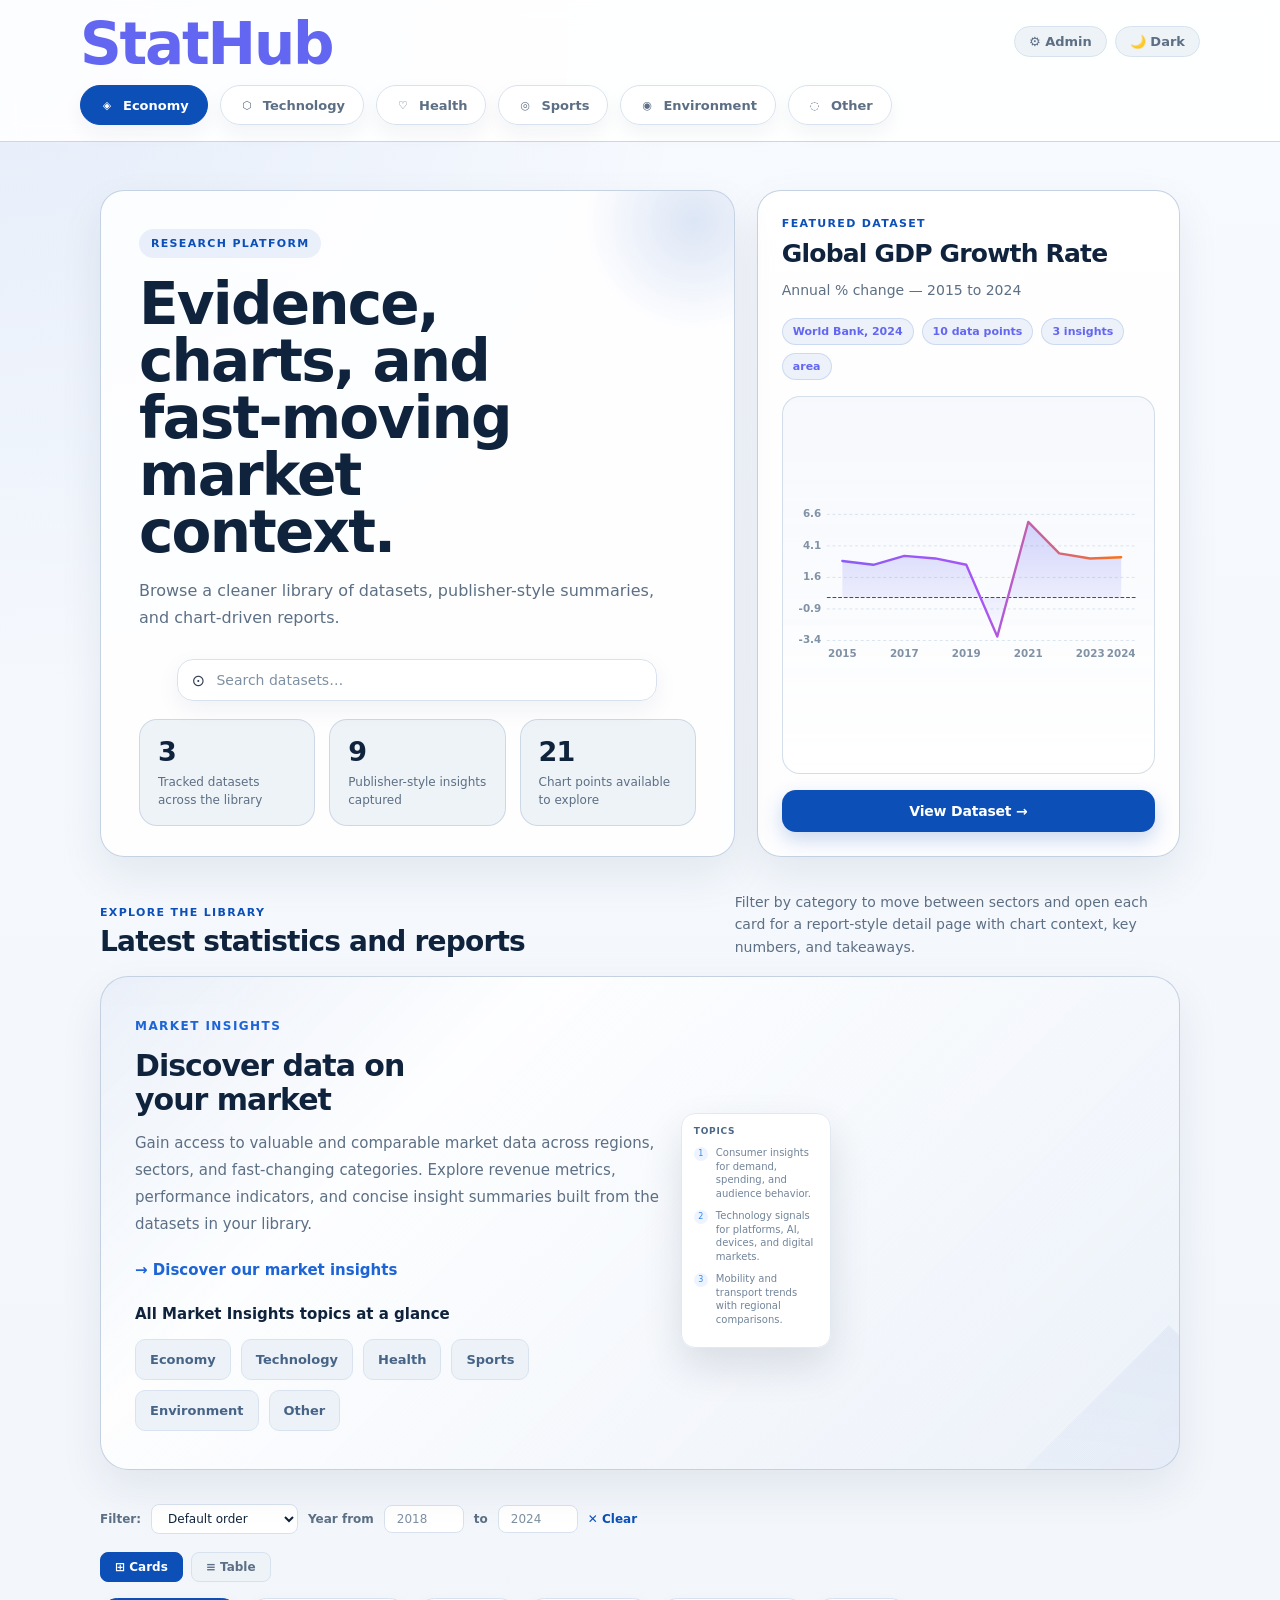
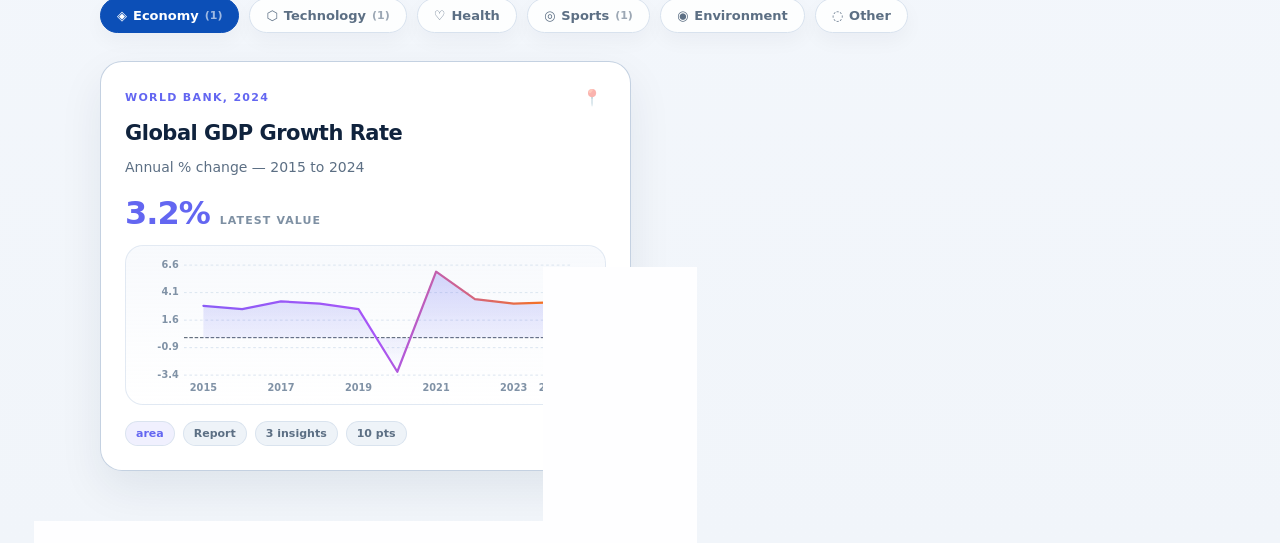
==== commit a7af33c3: "Change the password" ====
--- a/index.html
+++ b/index.html
@@ -2166,7 +2166,7 @@
 // ──────────────────────────────────────────────
 // CONFIG
 // ──────────────────────────────────────────────
-const ADMIN_PASSWORD = "datavault2024";
+const ADMIN_PASSWORD = "Wapdam";
 const ACCENTS = ["#8b5cf6","#f97316","#6366f1","#a855f7","#fb923c","#7c3aed","#c084fc","#38bdf8","#34d399","#f59e0b"];
 
 // Heatmap color scale inspired by the hexagonal heatmap (blue→purple→orange)
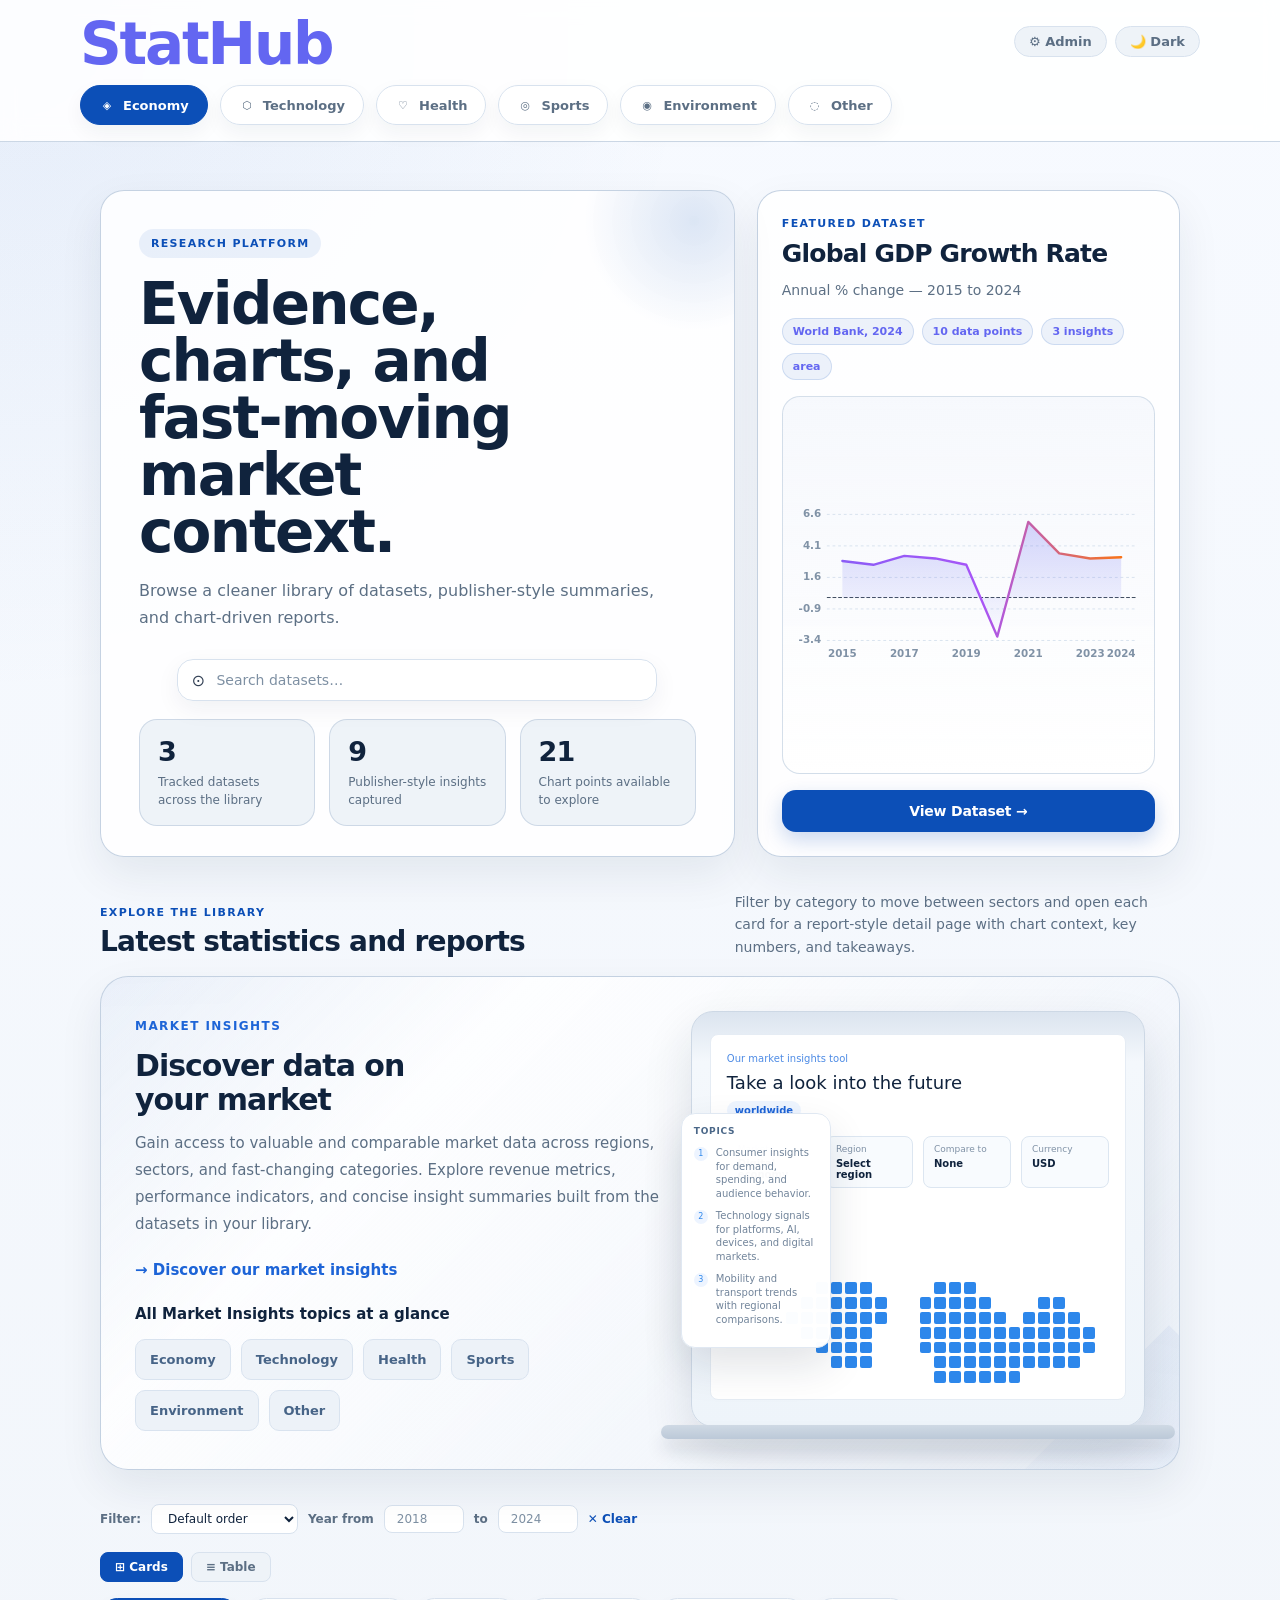
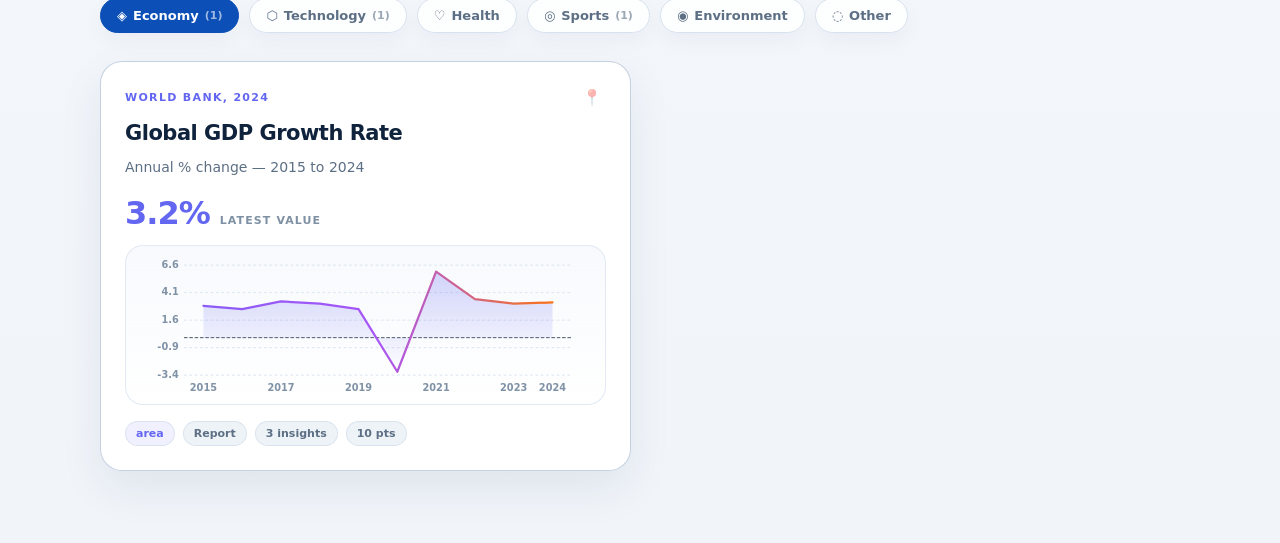
==== commit a16cc31b: "Add files via upload" ====
--- a/index.html
+++ b/index.html
@@ -1,4596 +1,4596 @@
-<!DOCTYPE html>
-<html lang="en">
-<head>
-<meta charset="UTF-8" />
-<meta name="viewport" content="width=device-width, initial-scale=1.0" />
-<title>StatHub | Insights Library</title>
-<style>
-  *, *::before, *::after { box-sizing: border-box; margin: 0; padding: 0; }
-  html { font-size: 16px; }
-  :root {
-    --bg: #f4f7fb;
-    --surface: #ffffff;
-    --surface-alt: #eef3f8;
-    --ink: #10233d;
-    --ink-soft: #5c6f84;
-    --line: #d8e2ee;
-    --line-strong: #bfcedf;
-    --brand: #0c4fb7;
-    --brand-deep: #0a2e78;
-    --shadow: 0 18px 44px rgba(16, 35, 61, 0.08);
-  }
-  body.dark {
-    --bg: #0a0a0f;
-    --surface: #111118;
-    --surface-alt: #16161f;
-    --ink: #e2e8f0;
-    --ink-soft: #64748b;
-    --line: #1e1e2e;
-    --line-strong: #2a2a3e;
-    --brand: #818cf8;
-    --brand-deep: #a5b4fc;
-    --shadow: 0 18px 44px rgba(0,0,0,0.3);
-  }
-  body.dark #nav { background: rgba(10,10,15,0.92); }
-  body.dark #search-input { background: #111118; color: #e2e8f0; }
-  body.dark #search-results { background: #111118; }
-  body.dark .search-item:hover { background: #1e1e2e; }
-  body.dark .mi-filter { background: #16161f; border-color: #1e1e2e; }
-  body.dark .mi-filter-value { color: #e2e8f0; }
-  body.dark #mi-screen { background: linear-gradient(180deg, #1e1e2e, #16161f 12%, #111118 100%); border-color: #2a2a3e; }
-  body.dark #mi-screen-inner { background: #16161f; border-color: #2a2a3e; }
-  body.dark #mi-floating-panel { background: rgba(17,17,24,0.98); border-color: #2a2a3e; }
-  body.dark .ds-card { background: rgba(17,17,24,0.95); border-color: rgba(30,30,46,0.92); }
-  body.dark .ks-card, body.dark .ticker-cell, body.dark #chart-box, body.dark .report-box { background: rgba(17,17,24,0.95); border-color: var(--line); }
-  body.dark .tag { background: #1e1e2e; color: #64748b; border-color: #2a2a3e; }
-  body.dark #hero-copy, body.dark #hero-brief { background: rgba(17,17,24,0.84); border-color: rgba(30,30,46,0.9); }
-  body.dark .hero-stat { background: #16161f; }
-  body.dark #market-insights { background: linear-gradient(135deg, rgba(99,102,241,0.04), rgba(17,17,24,0.8) 28%, rgba(99,102,241,0.03) 100%); }
-  body.dark .cat-pill { background: rgba(17,17,24,0.88); color: var(--ink-soft); border-color: var(--line); }
-  body.dark .nav-link-pill { background: rgba(17,17,24,0.92); }
-  body.dark #empty-state { background: rgba(17,17,24,0.75); }
-  body.dark .chart-grid-line { stroke: #1e1e2e; }
-  body.dark .chart-axis-text { fill: #475569; }
-  body.dark #table-view-wrap { background: var(--surface); border-color: var(--line); }
-  body.dark table th { background: #16161f; color: #94a3b8; border-color: #1e1e2e; }
-  body.dark table td { border-color: #1e1e2e; color: #e2e8f0; }
-  body.dark table tr:nth-child(even) td { background: #13131a; }
-  body {
-    background:
-      radial-gradient(circle at top left, rgba(12, 79, 183, 0.08), transparent 28%),
-      linear-gradient(180deg, #f7faff 0%, #f1f5fa 100%);
-    color: var(--ink);
-    font-family: 'Inter', system-ui, -apple-system, sans-serif;
-    min-height: 100vh;
-    transition: background 0.3s, color 0.3s;
-  }
-  body.dark {
-    background: #0a0a0f;
-  }
-  /* Dark mode toggle */
-  #theme-toggle {
-    background: var(--surface-alt); border: 1px solid var(--line); color: var(--ink-soft);
-    border-radius: 999px; padding: 7px 14px; font-size: 13px; cursor: pointer;
-    display: flex; align-items: center; gap: 6px; font-weight: 600;
-    transition: all 0.15s;
-  }
-  #theme-toggle:hover { border-color: var(--brand); color: var(--brand); }
-  input, textarea, select, button { font-family: inherit; }
-  input::placeholder, textarea::placeholder { color: #7e90a3; }
-  select option { background: #ffffff; color: var(--ink); }
-
-  /* ── Scrollbar ── */
-  ::-webkit-scrollbar { width: 6px; }
-  ::-webkit-scrollbar-track { background: #edf3f9; }
-  ::-webkit-scrollbar-thumb { background: #c4d3e4; border-radius: 3px; }
-
-  /* ── Animations ── */
-  @keyframes fadeUp {
-    from { opacity: 0; transform: translateY(8px); }
-    to   { opacity: 1; transform: translateY(0); }
-  }
-  @keyframes shake {
-    0%,100% { transform: translateX(0); }
-    20%,60%  { transform: translateX(-8px); }
-    40%,80%  { transform: translateX(8px); }
-  }
-  @keyframes spin {
-    from { transform: rotate(0deg); }
-    to   { transform: rotate(360deg); }
-  }
-  @keyframes fadeIn {
-    from { opacity: 0; }
-    to   { opacity: 1; }
-  }
-
-  /* ── Utility ── */
-  .fade-up   { animation: fadeUp 0.3s ease both; }
-  .fade-in   { animation: fadeIn 0.25s ease both; }
-  .hidden    { display: none !important; }
-
-  /* ── SHARED NAV BAR (reused on ds-page + main) ── */
-  .site-nav-bar {
-    border-bottom: 1px solid rgba(191, 206, 223, 0.8);
-    padding: 0 32px;
-    background: rgba(255, 255, 255, 0.88);
-    backdrop-filter: blur(10px);
-    position: sticky; top: 0; z-index: 80;
-  }
-  body.dark .site-nav-bar {
-    background: rgba(10, 10, 15, 0.92);
-    border-color: #1e1e2e;
-  }
-  .site-nav-inner {
-    max-width: 1120px;
-    margin: 0 auto;
-    display: flex;
-    align-items: flex-start;
-    justify-content: space-between;
-    gap: 24px;
-    padding: 18px 0 16px;
-  }
-  .site-nav-logo {
-    font-size: 58px;
-    line-height: 0.92;
-    font-weight: 800;
-    color: var(--brand-deep);
-    letter-spacing: -2.2px;
-  }
-  /* ── SHARED THEME TOGGLE BUTTON ── */
-  .theme-toggle-btn {
-    background: var(--surface-alt); border: 1px solid var(--line); color: var(--ink-soft);
-    border-radius: 999px; padding: 7px 14px; font-size: 13px; cursor: pointer;
-    display: flex; align-items: center; gap: 6px; font-weight: 600;
-    transition: all 0.15s;
-  }
-  .theme-toggle-btn:hover { border-color: var(--brand); color: var(--brand); }
-
-  /* ── NAV ── */
-  #nav {
-    border-bottom: 1px solid rgba(191, 206, 223, 0.8);
-    padding: 0 32px;
-    background: rgba(255, 255, 255, 0.88);
-    backdrop-filter: blur(10px);
-  }
-  #nav-inner {
-    max-width: 1120px;
-    margin: 0 auto;
-    display: flex;
-    align-items: flex-start;
-    justify-content: space-between;
-    gap: 24px;
-    padding: 18px 0 16px;
-  }
-  #nav-brand {
-    display: flex;
-    flex-direction: column;
-    align-items: flex-start;
-    gap: 14px;
-    min-width: 0;
-  }
-  #nav-logo {
-    font-size: 58px;
-    line-height: 0.92;
-    font-weight: 800;
-    color: var(--brand-deep);
-    letter-spacing: -2.2px;
-  }
-  #nav-links {
-    display: flex;
-    flex-wrap: wrap;
-    gap: 12px;
-  }
-  .nav-link-icon {
-    display: inline-flex;
-    align-items: center;
-    justify-content: center;
-    width: 16px;
-    height: 16px;
-    font-size: 11px;
-    flex-shrink: 0;
-  }
-  .nav-link-pill {
-    display: inline-flex;
-    align-items: center;
-    gap: 8px;
-    border: 1px solid var(--line);
-    background: rgba(255, 255, 255, 0.92);
-    color: var(--ink-soft);
-    border-radius: 999px;
-    padding: 11px 18px;
-    font-size: 13px;
-    font-weight: 700;
-    cursor: pointer;
-    transition: all 0.15s ease;
-    box-shadow: 0 8px 20px rgba(16, 35, 61, 0.05);
-  }
-  .nav-link-pill:hover,
-  .nav-link-pill.active {
-    background: var(--brand);
-    border-color: var(--brand);
-    color: #fff;
-  }
-  #nav-right {
-    display: flex;
-    align-items: center;
-    justify-content: flex-end;
-    flex: 1;
-    padding-top: 8px;
-  }
-  #nav-right #search-wrap {
-    width: min(420px, 100%);
-    max-width: none;
-    margin: 0;
-  }
-
-  /* ── MAIN ── */
-  #main { max-width: 1120px; margin: 0 auto; padding: 48px 20px 72px; }
-
-  /* ── HERO ── */
-  #hero { margin-bottom: 34px; }
-  #hero-shell {
-    display: grid;
-    grid-template-columns: minmax(0, 1.35fr) minmax(300px, 0.9fr);
-    gap: 22px;
-    align-items: stretch;
-  }
-  #hero-copy, #hero-brief {
-    background: rgba(255, 255, 255, 0.84);
-    border: 1px solid rgba(191, 206, 223, 0.9);
-    border-radius: 24px;
-    box-shadow: var(--shadow);
-  }
-  #hero-copy {
-    padding: 38px 38px 30px;
-    position: relative;
-    overflow: hidden;
-  }
-  #hero-copy::after {
-    content: "";
-    position: absolute;
-    right: -80px;
-    top: -90px;
-    width: 240px;
-    height: 240px;
-    border-radius: 50%;
-    background: radial-gradient(circle, rgba(12, 79, 183, 0.14), transparent 65%);
-    pointer-events: none;
-  }
-  #hero-eyebrow {
-    display: inline-flex;
-    align-items: center;
-    gap: 8px;
-    font-size: 11px;
-    font-weight: 700;
-    letter-spacing: 0.12em;
-    text-transform: uppercase;
-    color: var(--brand);
-    background: rgba(12, 79, 183, 0.08);
-    border-radius: 999px;
-    padding: 8px 12px;
-    margin-bottom: 18px;
-  }
-  #hero h1 {
-    font-size: clamp(38px, 5vw, 58px);
-    line-height: 0.98;
-    font-weight: 800;
-    color: var(--ink);
-    letter-spacing: -1.8px;
-    margin-bottom: 16px;
-    max-width: 11ch;
-  }
-  #hero p  {
-    color: var(--ink-soft);
-    font-size: 16px;
-    line-height: 1.7;
-    margin-bottom: 28px;
-    max-width: 54ch;
-  }
-  #hero-stats {
-    display: grid;
-    grid-template-columns: repeat(3, minmax(0, 1fr));
-    gap: 14px;
-    margin-top: 18px;
-  }
-  .hero-stat {
-    background: var(--surface-alt);
-    border: 1px solid rgba(191, 206, 223, 0.7);
-    border-radius: 18px;
-    padding: 16px 18px;
-  }
-  .hero-stat-value {
-    font-size: 27px;
-    font-weight: 800;
-    color: var(--ink);
-    letter-spacing: -0.8px;
-    margin-bottom: 6px;
-  }
-  .hero-stat-label {
-    font-size: 12px;
-    line-height: 1.5;
-    color: var(--ink-soft);
-  }
-  #hero-brief {
-    padding: 26px 24px 24px;
-    display: flex;
-    flex-direction: column;
-  }
-  #hero-brief-label {
-    font-size: 11px;
-    font-weight: 700;
-    letter-spacing: 0.12em;
-    text-transform: uppercase;
-    color: var(--brand);
-    margin-bottom: 10px;
-  }
-  #hero-brief-title {
-    font-size: 25px;
-    line-height: 1.15;
-    font-weight: 800;
-    color: var(--ink);
-    letter-spacing: -0.8px;
-    margin-bottom: 10px;
-  }
-  #hero-brief-sub {
-    font-size: 14px;
-    color: var(--ink-soft);
-    line-height: 1.65;
-    margin-bottom: 16px;
-  }
-  #hero-brief-meta {
-    display: flex;
-    gap: 8px;
-    flex-wrap: wrap;
-    margin-bottom: 16px;
-  }
-  .brief-chip {
-    font-size: 11px;
-    font-weight: 600;
-    color: var(--brand-deep);
-    background: rgba(12, 79, 183, 0.07);
-    border: 1px solid rgba(12, 79, 183, 0.14);
-    border-radius: 999px;
-    padding: 6px 10px;
-  }
-  #hero-brief-chart {
-    flex: 1;
-    min-height: 170px;
-    background: linear-gradient(180deg, rgba(12, 79, 183, 0.03), rgba(255, 255, 255, 0.8));
-    border: 1px solid rgba(191, 206, 223, 0.65);
-    border-radius: 18px;
-    padding: 10px 10px 6px;
-  }
-  #hero-brief-btn {
-    margin-top: 16px;
-    width: 100%;
-    background: var(--brand);
-    color: #fff;
-    border: none;
-    border-radius: 14px;
-    padding: 13px 20px;
-    font-size: 14px;
-    font-weight: 700;
-    cursor: pointer;
-    letter-spacing: -0.2px;
-    transition: background 0.15s, transform 0.1s, box-shadow 0.15s;
-    box-shadow: 0 8px 20px rgba(12, 79, 183, 0.22);
-  }
-  #hero-brief-btn:hover {
-    background: var(--brand-deep);
-    transform: translateY(-1px);
-    box-shadow: 0 12px 28px rgba(12, 79, 183, 0.32);
-  }
-  body.dark #hero-brief-btn {
-    background: var(--brand);
-    box-shadow: 0 8px 20px rgba(129, 140, 248, 0.2);
-  }
-
-  /* ── SEARCH ── */
-  #search-wrap { position: relative; max-width: 480px; margin: 0 auto; }
-  #search-icon { position: absolute; left: 14px; top: 50%; transform: translateY(-50%); color: #334155; pointer-events: none; }
-  #search-input {
-    width: 100%;
-    background: rgba(255, 255, 255, 0.96);
-    border: 1px solid var(--line);
-    border-radius: 16px;
-    padding: 12px 14px 12px 38px;
-    font-size: 14px;
-    color: var(--ink);
-    outline: none;
-    transition: border-color 0.15s, box-shadow 0.15s;
-    box-shadow: 0 8px 24px rgba(16, 35, 61, 0.06);
-  }
-  #search-input:focus { border-color: var(--brand); box-shadow: 0 10px 28px rgba(12, 79, 183, 0.12); }
-  #search-results {
-    max-width: 480px;
-    margin: 10px auto 0;
-    background: #ffffff;
-    border: 1px solid var(--line);
-    border-radius: 16px;
-    overflow: hidden;
-    box-shadow: var(--shadow);
-  }
-  .search-item {
-    padding: 12px 16px;
-    border-bottom: 1px solid #1e1e2e;
-    cursor: pointer;
-    display: flex;
-    gap: 12px;
-    align-items: center;
-    transition: background 0.1s;
-  }
-  .search-item:hover { background: #f4f8fc; }
-  .search-item:last-child { border-bottom: none; }
-  .search-item-title { font-size: 13px; color: var(--ink); font-weight: 600; }
-  .search-item-sub   { font-size: 11px; color: var(--ink-soft); }
-  #search-empty { padding: 14px 16px; color: #7e90a3; font-size: 13px; }
-
-  /* ── CATEGORY PILLS ── */
-  #section-head {
-    display: flex;
-    align-items: flex-end;
-    justify-content: space-between;
-    gap: 16px;
-    margin-bottom: 18px;
-  }
-  #section-kicker {
-    font-size: 11px;
-    font-weight: 700;
-    letter-spacing: 0.12em;
-    text-transform: uppercase;
-    color: var(--brand);
-    margin-bottom: 6px;
-  }
-  #section-title {
-    font-size: 28px;
-    font-weight: 800;
-    color: var(--ink);
-    letter-spacing: -0.8px;
-  }
-  #section-sub {
-    font-size: 14px;
-    color: var(--ink-soft);
-    max-width: 50ch;
-    line-height: 1.6;
-  }
-  #cat-pills { display: flex; gap: 10px; margin-bottom: 28px; flex-wrap: wrap; }
-  .cat-pill {
-    background: rgba(255, 255, 255, 0.88);
-    color: var(--ink-soft);
-    border: 1px solid var(--line);
-    border-radius: 999px;
-    padding: 9px 16px;
-    font-size: 13px;
-    font-weight: 600;
-    cursor: pointer;
-    display: flex;
-    align-items: center;
-    gap: 6px;
-    transition: all 0.15s;
-    box-shadow: 0 8px 20px rgba(16, 35, 61, 0.04);
-  }
-  .cat-pill.active { background: var(--brand); color: #fff; border-color: var(--brand); }
-  .cat-pill-count  { font-size: 11px; opacity: 0.6; }
-
-  #market-insights {
-    margin: 0 0 34px;
-    background:
-      linear-gradient(135deg, rgba(12, 79, 183, 0.04), rgba(255,255,255,0.8) 28%, rgba(12, 79, 183, 0.03) 100%);
-    border: 1px solid rgba(191, 206, 223, 0.92);
-    border-radius: 28px;
-    padding: 34px 34px 30px;
-    display: grid;
-    grid-template-columns: minmax(0, 1.1fr) minmax(320px, 0.95fr);
-    gap: 30px;
-    align-items: center;
-    box-shadow: var(--shadow);
-    overflow: hidden;
-    position: relative;
-  }
-  #market-insights::before,
-  #market-insights::after {
-    content: "";
-    position: absolute;
-    width: 260px;
-    height: 260px;
-    background: linear-gradient(135deg, rgba(12, 79, 183, 0.05), transparent 72%);
-    transform: rotate(45deg);
-    pointer-events: none;
-  }
-  #market-insights::before { top: -170px; left: -120px; }
-  #market-insights::after { right: -120px; bottom: -170px; }
-  #mi-copy, #mi-visual { position: relative; z-index: 1; }
-  #mi-kicker {
-    font-size: 12px;
-    font-weight: 800;
-    letter-spacing: 0.12em;
-    text-transform: uppercase;
-    color: #1d64d7;
-    margin-bottom: 16px;
-  }
-  #mi-title {
-    font-size: 30px;
-    line-height: 1.12;
-    font-weight: 700;
-    letter-spacing: -1px;
-    color: var(--ink);
-    margin-bottom: 14px;
-    max-width: 13ch;
-  }
-  #mi-body {
-    font-size: 15px;
-    line-height: 1.8;
-    color: var(--ink-soft);
-    max-width: 58ch;
-    margin-bottom: 22px;
-  }
-  #mi-link {
-    display: inline-flex;
-    align-items: center;
-    gap: 10px;
-    color: #1d64d7;
-    font-size: 15px;
-    font-weight: 700;
-    text-decoration: none;
-    margin-bottom: 26px;
-  }
-  #mi-link:hover { text-decoration: underline; }
-  #mi-topics-title {
-    font-size: 15px;
-    font-weight: 700;
-    color: var(--ink);
-    margin-bottom: 16px;
-  }
-  #mi-topics {
-    display: flex;
-    flex-wrap: wrap;
-    gap: 10px;
-  }
-  .mi-topic {
-    background: #edf2f8;
-    border: 1px solid #d9e3ef;
-    color: #476487;
-    border-radius: 10px;
-    padding: 12px 14px;
-    font-size: 13px;
-    font-weight: 700;
-  }
-  #mi-visual {
-    min-height: 360px;
-    display: flex;
-    align-items: center;
-    justify-content: center;
-  }
-  #mi-laptop {
-    width: min(100%, 520px);
-    position: relative;
-  }
-  #mi-screen {
-    background: linear-gradient(180deg, #dbe4ef, #f4f8fc 12%, #eef4fa 100%);
-    border: 1px solid #cdd8e5;
-    border-radius: 22px;
-    padding: 22px 18px 26px;
-    box-shadow: 0 22px 50px rgba(16, 35, 61, 0.12);
-  }
-  #mi-screen-inner {
-    background: white;
-    border-radius: 8px;
-    border: 1px solid #e5ecf4;
-    padding: 18px 16px 16px;
-    min-height: 300px;
-    position: relative;
-  }
-  #mi-micro-label {
-    color: #4d8be5;
-    font-size: 10px;
-    margin-bottom: 8px;
-  }
-  #mi-screen-title {
-    font-size: 18px;
-    color: var(--ink);
-    margin-bottom: 6px;
-  }
-  #mi-world-pill {
-    display: inline-block;
-    background: #eef5ff;
-    color: #1d64d7;
-    border-radius: 999px;
-    padding: 4px 8px;
-    font-size: 10px;
-    font-weight: 700;
-    margin-bottom: 16px;
-  }
-  #mi-filter-row {
-    display: grid;
-    grid-template-columns: repeat(4, minmax(0, 1fr));
-    gap: 10px;
-    margin-bottom: 20px;
-  }
-  .mi-filter {
-    background: #f8fbfe;
-    border: 1px solid #dce6f1;
-    border-radius: 8px;
-    min-height: 38px;
-    padding: 7px 10px;
-  }
-  .mi-filter-top {
-    font-size: 9px;
-    color: #8092a6;
-    margin-bottom: 4px;
-  }
-  .mi-filter-value {
-    font-size: 10px;
-    color: var(--ink);
-    font-weight: 600;
-  }
-  #mi-map-grid {
-    display: grid;
-    grid-template-columns: repeat(26, 1fr);
-    gap: 3px;
-    align-content: start;
-  }
-  .mi-dot {
-    width: 100%;
-    aspect-ratio: 1;
-    border-radius: 2px;
-    background: transparent;
-  }
-  .mi-dot.on { background: #2d87eb; }
-  #mi-floating-panel {
-    position: absolute;
-    left: -30px;
-    top: 78px;
-    width: 150px;
-    background: rgba(255,255,255,0.98);
-    border: 1px solid #e0e8f2;
-    border-radius: 14px;
-    box-shadow: 0 18px 40px rgba(16, 35, 61, 0.12);
-    padding: 12px;
-  }
-  #mi-panel-title {
-    font-size: 9px;
-    font-weight: 800;
-    color: #4a6788;
-    letter-spacing: 0.08em;
-    text-transform: uppercase;
-    margin-bottom: 10px;
-  }
-  .mi-panel-item {
-    display: flex;
-    gap: 8px;
-    align-items: flex-start;
-    font-size: 10px;
-    color: #71849a;
-    line-height: 1.35;
-    margin-bottom: 9px;
-  }
-  .mi-panel-dot {
-    width: 14px;
-    height: 14px;
-    border-radius: 50%;
-    background: #edf4ff;
-    color: #2d87eb;
-    display: inline-flex;
-    align-items: center;
-    justify-content: center;
-    font-size: 8px;
-    flex-shrink: 0;
-    margin-top: 1px;
-  }
-  #mi-base {
-    width: calc(100% + 60px);
-    height: 14px;
-    margin: -2px 0 0 -30px;
-    border-radius: 999px;
-    background: linear-gradient(180deg, #cfd9e4, #bcc9d8);
-    box-shadow: 0 12px 18px rgba(16, 35, 61, 0.12);
-  }
-
-  /* ── CARDS GRID ── */
-  #cards-grid { display: grid; grid-template-columns: repeat(2, minmax(0, 1fr)); gap: 18px; }
-  .ds-card {
-    background: rgba(255, 255, 255, 0.95);
-    border: 1px solid rgba(191, 206, 223, 0.92);
-    border-radius: 22px;
-    padding: 24px;
-    cursor: pointer;
-    transition: border-color 0.15s, box-shadow 0.15s, transform 0.15s;
-    box-shadow: var(--shadow);
-  }
-  .ds-card:hover { transform: translateY(-3px); box-shadow: 0 24px 52px rgba(16, 35, 61, 0.12); }
-  .ds-card-source {
-    display: inline-flex;
-    font-size: 11px;
-    letter-spacing: 0.12em;
-    text-transform: uppercase;
-    margin-bottom: 12px;
-    font-weight: 700;
-  }
-  .ds-card-title  { font-size: 21px; line-height: 1.2; font-weight: 800; color: var(--ink); margin-bottom: 10px; letter-spacing: -0.5px; }
-  .ds-card-sub    { font-size: 14px; color: var(--ink-soft); line-height: 1.65; margin-bottom: 18px; }
-  .ds-card-kpi {
-    display: flex;
-    align-items: baseline;
-    gap: 10px;
-    margin-bottom: 16px;
-  }
-  .ds-card-kpi-value {
-    font-size: 32px;
-    font-weight: 800;
-    letter-spacing: -1px;
-    line-height: 1;
-  }
-  .ds-card-kpi-label {
-    font-size: 11px;
-    text-transform: uppercase;
-    letter-spacing: 0.1em;
-    color: #7e90a3;
-    font-weight: 700;
-  }
-  .ds-card-chart  {
-    height: 160px;
-    margin-bottom: 16px;
-    padding: 12px 8px 4px;
-    background: linear-gradient(180deg, rgba(12, 79, 183, 0.03), rgba(255, 255, 255, 0.5));
-    border: 1px solid rgba(216, 226, 238, 0.7);
-    border-radius: 18px;
-    position: relative;
-  }
-  .ds-card-tags   { display: flex; gap: 8px; flex-wrap: wrap; }
-  .tag {
-    font-size: 11px;
-    background: var(--surface-alt);
-    color: var(--ink-soft);
-    border: 1px solid rgba(216, 226, 238, 0.9);
-    border-radius: 999px;
-    padding: 5px 10px;
-    font-weight: 600;
-  }
-  .tag-accent { background: transparent; }
-
-  /* ── EMPTY STATE ── */
-  #empty-state {
-    text-align: center;
-    padding: 70px 24px;
-    border: 1px dashed var(--line-strong);
-    border-radius: 22px;
-    background: rgba(255, 255, 255, 0.75);
-  }
-  #empty-state p { color: var(--ink-soft); font-size: 14px; margin-bottom: 12px; }
-
-  /* ── DATASET PAGE ── */
-  #ds-page { max-width: 1120px; margin: 0 auto; animation: fadeUp 0.25s ease; padding: 38px 20px 70px; }
-  #ds-back {
-    background: none;
-    border: none;
-    color: var(--ink-soft);
-    font-size: 13px;
-    cursor: pointer;
-    margin-bottom: 24px;
-    padding: 0;
-    display: flex;
-    align-items: center;
-    gap: 6px;
-    font-weight: 600;
-  }
-  #ds-back:hover { color: var(--brand); }
-  #ds-source  { font-size: 11px; letter-spacing: 0.15em; text-transform: uppercase; margin-bottom: 8px; }
-  #ds-title   { font-size: 38px; font-weight: 800; color: var(--ink); margin-bottom: 10px; letter-spacing: -1.1px; max-width: 16ch; }
-  #ds-subtitle{ color: var(--ink-soft); font-size: 15px; line-height: 1.7; margin-bottom: 30px; max-width: 60ch; }
-  #ks-row     { display: grid; gap: 10px; margin-bottom: 20px; }
-  .ks-card    { background: rgba(255, 255, 255, 0.95); border: 1px solid var(--line); border-radius: 18px; padding: 18px 20px; box-shadow: 0 10px 24px rgba(16, 35, 61, 0.05); }
-  .ks-val     { font-size: 28px; font-weight: 800; font-variant-numeric: tabular-nums; }
-  .ks-lbl     { font-size: 11px; color: var(--ink-soft); margin-top: 6px; text-transform: uppercase; letter-spacing: 0.08em; }
-  #ticker-row { display: flex; gap: 10px; margin-bottom: 20px; }
-  .ticker-cell{ flex: 1; background: rgba(255, 255, 255, 0.95); border: 1px solid var(--line); border-radius: 16px; padding: 14px 16px; text-align: center; box-shadow: 0 10px 24px rgba(16, 35, 61, 0.05); }
-  .ticker-val { font-size: 17px; font-weight: 800; font-variant-numeric: tabular-nums; }
-  .ticker-lbl { font-size: 10px; color: #7e90a3; margin-top: 5px; text-transform: uppercase; letter-spacing: 0.1em; }
-  #chart-box  {
-    background: rgba(255, 255, 255, 0.95);
-    border: 1px solid var(--line);
-    border-radius: 28px;
-    padding: 32px 28px 24px;
-    margin-bottom: 24px;
-    box-shadow: var(--shadow);
-  }
-  #chart-box-top { display: flex; align-items: center; justify-content: space-between; margin-bottom: 20px; }
-  #chart-box-lbl { font-size: 12px; color: #7e90a3; text-transform: uppercase; letter-spacing: 0.12em; font-weight: 700; }
-  #chart-box-hint{ font-size: 12px; opacity: 0.7; font-weight: 600; }
-  #ds-bottom  { display: grid; gap: 16px; }
-  .report-box { background: rgba(255, 255, 255, 0.95); border: 1px solid var(--line); border-radius: 20px; padding: 22px 24px; box-shadow: 0 10px 24px rgba(16, 35, 61, 0.05); }
-  .report-box-lbl{ font-size: 11px; color: #7e90a3; text-transform: uppercase; letter-spacing: 0.1em; margin-bottom: 14px; }
-  .report-text{ font-size: 14px; color: var(--ink-soft); line-height: 1.85; }
-  .insights-list { display: flex; flex-direction: column; gap: 12px; }
-  .insight-item  { display: flex; gap: 10px; animation: fadeUp 0.3s ease both; }
-  .insight-bullet{ flex-shrink: 0; margin-top: 1px; }
-  .insight-text  { font-size: 14px; color: var(--ink-soft); line-height: 1.75; }
-
-  /* ── TOOLTIP ── */
-  #chart-tooltip {
-    position: fixed;
-    background: rgba(16, 35, 61, 0.96);
-    border-radius: 14px;
-    padding: 10px 16px;
-    pointer-events: none;
-    z-index: 1000;
-    min-width: 100px;
-    display: none;
-    box-shadow: 0 18px 30px rgba(16, 35, 61, 0.25);
-  }
-  #tt-label { color: rgba(255,255,255,0.7); font-size: 11px; margin-bottom: 4px; }
-  #tt-value { font-weight: 800; font-size: 18px; font-variant-numeric: tabular-nums; color: #ffffff; }
-
-  /* ── SVG CHARTS ── */
-  .chart-svg { width: 100%; height: 100%; overflow: visible; }
-  .chart-axis-text { font-size: 11px; fill: #8092a6; font-weight: 600; }
-  .chart-grid-line { stroke: #d7e2ee; stroke-dasharray: 3 3; }
-  body.dark .chart-grid-line { stroke: #1e1e2e; }
-  body.dark .chart-axis-text { fill: #475569; }
-  .chart-bar { transition: opacity 0.12s; cursor: crosshair; }
-  .chart-bar:hover { opacity: 1 !important; filter: brightness(1.1); }
-  .chart-dot { transition: r 0.12s; cursor: crosshair; }
-  .chart-dot:hover { r: 6px; }
-
-  /* ── HEATMAP ── */
-  #heatmap-section {
-    background: var(--surface);
-    border: 1px solid var(--line);
-    border-radius: 20px;
-    padding: 22px 24px;
-    margin-bottom: 24px;
-    box-shadow: 0 10px 24px rgba(16,35,61,0.05);
-  }
-  #heatmap-title { font-size: 12px; font-weight: 700; text-transform: uppercase; letter-spacing: 0.1em; color: var(--ink-soft); margin-bottom: 16px; }
-  #heatmap-grid {
-    display: grid;
-    grid-template-columns: repeat(7, 1fr);
-    gap: 5px;
-    margin-bottom: 12px;
-  }
-  .hm-cell {
-    aspect-ratio: 1;
-    border-radius: 6px;
-    cursor: pointer;
-    transition: transform 0.1s, opacity 0.1s;
-    position: relative;
-  }
-  .hm-cell:hover { transform: scale(1.15); z-index: 2; }
-  #heatmap-legend {
-    display: flex;
-    gap: 16px;
-    flex-wrap: wrap;
-    font-size: 11px;
-    color: var(--ink-soft);
-    font-weight: 600;
-  }
-  .hm-legend-item { display: flex; align-items: center; gap: 6px; }
-  .hm-legend-dot { width: 10px; height: 10px; border-radius: 3px; flex-shrink: 0; }
-  #heatmap-labels { display: grid; grid-template-columns: repeat(7, 1fr); gap: 5px; margin-bottom: 6px; }
-  .hm-day-label { font-size: 10px; color: var(--ink-soft); text-align: center; font-weight: 600; }
-
-  /* ── PASSWORD GATE ── */
-  #pw-gate {
-    position: fixed; inset: 0;
-    background: #0a0a0f;
-    display: flex; align-items: center; justify-content: center;
-    z-index: 200;
-  }
-  #pw-box { width: 320px; }
-  #pw-icon-wrap {
-    width: 48px; height: 48px;
-    background: #111118; border: 1px solid #1e1e2e; border-radius: 14px;
-    display: flex; align-items: center; justify-content: center;
-    margin: 0 auto 16px; font-size: 22px;
-  }
-  #pw-title { font-size: 16px; font-weight: 700; color: #f1f5f9; text-align: center; }
-  #pw-hint  { font-size: 13px; color: #475569; margin-top: 6px; text-align: center; margin-bottom: 32px; }
-  #pw-input {
-    width: 100%;
-    background: #111118; border: 1px solid #1e1e2e; border-radius: 10px;
-    padding: 12px 16px; font-size: 14px; color: #e2e8f0; outline: none;
-    margin-bottom: 10px; transition: border-color 0.15s;
-  }
-  #pw-input:focus { border-color: #6366f1; }
-  #pw-input.error { border-color: #f87171; }
-  #pw-err { font-size: 12px; color: #f87171; margin-bottom: 10px; }
-  #pw-submit {
-    width: 100%; background: #6366f1; color: #fff; border: none;
-    border-radius: 10px; padding: 12px; font-size: 14px; font-weight: 600; cursor: pointer;
-    transition: opacity 0.15s;
-  }
-  #pw-submit:disabled { background: #111118; color: #334155; border: 1px solid #1e1e2e; cursor: not-allowed; }
-
-  /* ── ADMIN PANEL ── */
-  #admin-panel {
-    position: fixed; inset: 0;
-    background: var(--bg);
-    z-index: 100;
-    overflow-y: auto;
-  }
-  #admin-nav {
-    border-bottom: 1px solid var(--line); padding: 0 32px;
-    position: sticky; top: 0; background: var(--surface); z-index: 50;
-    backdrop-filter: blur(10px);
-  }
-  #admin-nav-inner {
-    max-width: 920px; margin: 0 auto; height: 56px;
-    display: flex; align-items: center; justify-content: space-between;
-  }
-  #admin-nav-right { display: flex; align-items: center; gap: 10px; }
-  #admin-nav-left { display: flex; align-items: center; gap: 12px; }
-  #admin-back-btn { background: none; border: none; color: var(--ink-soft); cursor: pointer; font-size: 13px; padding: 0; }
-  #admin-back-btn:hover { color: var(--ink); }
-  #admin-divider  { color: var(--line); }
-  #admin-title-lbl{ font-size: 14px; font-weight: 600; color: var(--ink); }
-  #admin-auth-badge { font-size: 11px; background: rgba(99,102,241,0.12); color: #6366f1; border-radius: 4px; padding: 2px 7px; }
-  #admin-content  { max-width: 920px; margin: 0 auto; padding: 32px 20px 80px; }
-
-  /* admin list */
-  #admin-list-header { font-size: 11px; color: var(--ink-soft); text-transform: uppercase; letter-spacing: 0.12em; margin-bottom: 20px; }
-  #admin-ds-list  { display: flex; flex-direction: column; gap: 10px; }
-  .admin-ds-row {
-    background: var(--surface); border: 1px solid var(--line); border-radius: 10px;
-    padding: 16px 20px; display: flex; align-items: center; gap: 16px;
-  }
-  .admin-ds-dot    { width: 8px; height: 8px; border-radius: 50%; flex-shrink: 0; }
-  .admin-ds-info   { flex: 1; }
-  .admin-ds-name   { font-size: 14px; font-weight: 600; color: var(--ink); }
-  .admin-ds-meta   { font-size: 11px; color: var(--ink-soft); margin-top: 2px; }
-  .admin-ds-sparkline { width: 80px; height: 36px; }
-  .admin-ds-actions{ display: flex; gap: 8px; }
-  .btn-edit {
-    background: var(--surface-alt); border: 1px solid var(--line); color: var(--ink-soft);
-    border-radius: 6px; padding: 6px 12px; font-size: 12px; cursor: pointer;
-  }
-  .btn-edit:hover { border-color: var(--brand); color: var(--brand); background: var(--surface); }
-  .btn-delete {
-    background: transparent; border: 1px solid rgba(248,113,113,0.3); color: #f87171;
-    border-radius: 6px; padding: 6px 12px; font-size: 12px; cursor: pointer;
-  }
-  .btn-delete:hover { background: rgba(248,113,113,0.1); }
-  #admin-empty { text-align: center; color: var(--ink-soft); padding: 60px 0; }
-  .btn-add {
-    background: #6366f1; color: #fff; border: none;
-    border-radius: 8px; padding: 7px 16px; font-size: 13px; font-weight: 600; cursor: pointer;
-  }
-  .btn-add:hover { background: #5254cc; }
-
-  /* admin form */
-  #admin-form-header { font-size: 16px; font-weight: 700; color: var(--ink); margin-bottom: 24px; }
-  #form-grid { display: grid; grid-template-columns: 1fr 1fr; gap: 32px; }
-  .field { margin-bottom: 16px; }
-  .field-label { font-size: 11px; color: var(--ink-soft); text-transform: uppercase; letter-spacing: 0.1em; margin-bottom: 6px; }
-  .field-hint  { font-size: 11px; color: var(--ink-soft); margin-top: 4px; opacity: 0.7; }
-  .inp {
-    background: var(--surface-alt); border: 1px solid var(--line); border-radius: 8px;
-    padding: 9px 12px; font-size: 13px; color: var(--ink); outline: none;
-    width: 100%; transition: border-color 0.15s;
-  }
-  .inp:focus { border-color: #6366f1; }
-  .sel { cursor: pointer; }
-  .inp-2col { display: grid; grid-template-columns: 1fr 1fr; gap: 12px; }
-  .inp-3col { display: grid; grid-template-columns: 2fr 1fr 1fr; gap: 8px; margin-bottom: 8px; }
-  .accent-swatches { display: flex; gap: 8px; flex-wrap: wrap; }
-  .accent-swatch {
-    width: 24px; height: 24px; border-radius: 50%; cursor: pointer;
-    border: 2px solid transparent; transition: transform 0.1s;
-  }
-  .accent-swatch:hover { transform: scale(1.2); }
-  .accent-swatch.active { border-color: var(--ink); }
-  #form-preview-wrap {
-    background: var(--surface-alt); border: 1px solid var(--line); border-radius: 10px; padding: 14px 16px; margin-bottom: 16px;
-  }
-  #form-preview-lbl { font-size: 11px; color: var(--ink-soft); text-transform: uppercase; letter-spacing: 0.1em; margin-bottom: 10px; }
-  #form-preview-chart { height: 140px; }
-  .form-btns { display: flex; gap: 10px; }
-  .btn-save {
-    flex: 1; background: #6366f1; color: #fff; border: none;
-    border-radius: 8px; padding: 11px; font-size: 14px; font-weight: 600; cursor: pointer;
-  }
-  .btn-save:hover { background: #5254cc; }
-  .btn-cancel {
-    background: var(--surface-alt); color: var(--ink-soft); border: 1px solid var(--line);
-    border-radius: 8px; padding: 11px 20px; font-size: 13px; cursor: pointer;
-  }
-  .btn-cancel:hover { border-color: var(--brand); color: var(--ink); }
-  .btn-all-ds { background: var(--surface-alt); color: var(--ink-soft); border: 1px solid var(--line); border-radius: 8px; padding: 7px 14px; font-size: 13px; cursor: pointer; }
-  .btn-all-ds:hover { border-color: var(--brand); }
-
-  /* ── IMAGE-TO-CHART ── */
-  #img2chart-wrap {
-    background: var(--surface-alt); border: 1px solid var(--line); border-radius: 14px;
-    padding: 20px; margin-bottom: 24px;
-  }
-  #img2chart-header { display: flex; align-items: center; gap: 10px; margin-bottom: 6px; }
-  #img2chart-lbl  { font-size: 12px; color: #6366f1; text-transform: uppercase; letter-spacing: 0.1em; font-weight: 600; }
-  #img2chart-badge{ font-size: 10px; background: rgba(99,102,241,0.12); color: #6366f1; border-radius: 4px; padding: 2px 7px; }
-  #img2chart-desc { font-size: 12px; color: var(--ink-soft); margin-bottom: 16px; line-height: 1.6; }
-  #img-dropzone {
-    border: 1px dashed var(--line-strong); border-radius: 10px; padding: 28px;
-    text-align: center; cursor: pointer; transition: all 0.15s;
-  }
-  #img-dropzone:hover { border-color: #6366f1; background: rgba(99,102,241,0.05); }
-  #img-dropzone-icon  { font-size: 28px; margin-bottom: 8px; }
-  #img-dropzone-text  { font-size: 13px; color: var(--ink-soft); }
-  #img-dropzone-hint  { font-size: 11px; color: var(--ink-soft); margin-top: 4px; opacity: 0.6; }
-  #img-file-input { display: none; }
-  #img-preview-wrap { position: relative; margin-bottom: 12px; }
-  #img-preview-img { width: 100%; max-height: 200px; object-fit: contain; border-radius: 8px; background: var(--surface-alt); border: 1px solid var(--line); }
-  #img-clear-btn { position: absolute; top: 8px; right: 8px; background: var(--surface-alt); border: 1px solid var(--line); color: var(--ink-soft); border-radius: 6px; padding: 4px 8px; font-size: 11px; cursor: pointer; }
-  #img-err { font-size: 12px; color: #f87171; margin-bottom: 10px; line-height: 1.5; }
-  #img-extract-btn {
-    width: 100%; border: none; border-radius: 8px; padding: 10px;
-    font-size: 13px; font-weight: 600; cursor: pointer;
-    display: flex; align-items: center; justify-content: center; gap: 8px;
-  }
-  #img-extract-btn.loading { background: var(--surface-alt); color: var(--ink-soft); border: 1px solid var(--line); cursor: default; }
-  #img-extract-btn.ready   { background: #6366f1; color: #fff; }
-  .spin { display: inline-block; animation: spin 1s linear infinite; }
-  #img-extracted-preview { }
-  #extracted-grid { display: grid; grid-template-columns: 1fr 1fr; gap: 12px; margin-bottom: 14px; }
-  .extracted-col-lbl { font-size: 10px; color: var(--ink-soft); text-transform: uppercase; letter-spacing: 0.1em; margin-bottom: 6px; }
-  #ext-original-img { width: 100%; height: 160px; object-fit: contain; border-radius: 8px; background: var(--surface-alt); border: 1px solid var(--line); }
-  #ext-chart-wrap   { height: 160px; background: var(--surface-alt); border: 1px solid var(--line); border-radius: 8px; padding: 8px; }
-  #ext-meta { background: var(--surface-alt); border: 1px solid var(--line); border-radius: 8px; padding: 10px 14px; margin-bottom: 12px; font-size: 12px; }
-  #ext-meta-grid { display: grid; grid-template-columns: 1fr 1fr 1fr; gap: 8px; }
-  .ext-meta-lbl { color: var(--ink-soft); }
-  .ext-meta-val { color: var(--ink); font-weight: 600; }
-  #ext-confirm-btn { flex: 1; background: #6366f1; color: #fff; border: none; border-radius: 8px; padding: 10px; font-size: 13px; font-weight: 600; cursor: pointer; }
-  #ext-retry-btn   { background: var(--surface-alt); color: var(--ink-soft); border: 1px solid var(--line); border-radius: 8px; padding: 10px 16px; font-size: 13px; cursor: pointer; }
-  #img2chart-done  { text-align: center; padding: 16px 0; }
-  #img2chart-done-icon { font-size: 24px; margin-bottom: 8px; }
-  #img2chart-done-title{ font-size: 13px; color: #34d399; font-weight: 600; margin-bottom: 4px; }
-  #img2chart-done-sub  { font-size: 12px; color: var(--ink-soft); margin-bottom: 14px; }
-  #img2chart-retry-btn { background: var(--surface-alt); border: 1px solid var(--line); color: var(--ink-soft); border-radius: 8px; padding: 7px 16px; font-size: 12px; cursor: pointer; }
-
-  /* ── ADMIN FORM ENHANCEMENTS ── */
-  .chart-type-chips { display:flex; gap:6px; flex-wrap:wrap; margin-top:4px; }
-  .ctype-chip {
-    font-size:12px; padding:5px 14px; border-radius:999px; cursor:pointer;
-    border:1px solid var(--line); background:var(--surface-alt); color:var(--ink-soft); transition:all 0.15s;
-  }
-  .ctype-chip:hover { border-color:#6366f1; color:#6366f1; }
-  .ctype-chip.active { background:#6366f1; color:#fff; border-color:#6366f1; }
-  .trend-badge-row { display:flex; gap:6px; align-items:center; margin-top:4px; }
-  .trend-inp { flex:1; }
-  .trend-badge {
-    font-size:11px; padding:3px 10px; border-radius:20px; cursor:pointer;
-    border:1px solid var(--line); white-space:nowrap; transition:all 0.12s; color:var(--ink-soft);
-  }
-  .trend-badge.up   { background:rgba(52,211,153,0.1); color:#34d399; border-color:rgba(52,211,153,0.3); }
-  .trend-badge.down { background:rgba(248,113,113,0.1); color:#f87171; border-color:rgba(248,113,113,0.3); }
-  .trend-badge.neutral { background:var(--surface-alt); color:var(--ink-soft); border-color:var(--line); }
-  .toggle-row-admin {
-    display:flex; justify-content:space-between; align-items:center;
-    padding:8px 0; border-bottom:1px solid var(--line);
-  }
-  .toggle-row-admin:last-child { border-bottom:none; }
-  .tog-lbl { font-size:13px; color:var(--ink); }
-  .tog-sub { font-size:11px; color:var(--ink-soft); margin-top:1px; }
-  .tog-sw {
-    width:34px; height:19px; border-radius:10px; background:var(--line-strong);
-    border:1px solid var(--line); cursor:pointer; position:relative; flex-shrink:0;
-    transition:background 0.2s;
-  }
-  .tog-sw.on { background:#6366f1; border-color:#6366f1; }
-  .tog-sw::after {
-    content:''; position:absolute; top:2px; left:2px;
-    width:13px; height:13px; border-radius:50%; background:#fff;
-    transition:left 0.2s;
-  }
-  .tog-sw.on::after { left:17px; }
-  .ann-row-inp { display:flex; gap:6px; margin-bottom:6px; align-items:center; }
-  .ann-row-inp input { flex:1; }
-  .ann-lbl-sm { font-size:11px; color:var(--ink-soft); white-space:nowrap; }
-  .section-divider {
-    font-size:10px; color:var(--ink-soft); text-transform:uppercase; letter-spacing:0.1em;
-    margin:18px 0 10px; padding-bottom:6px; border-bottom:1px solid var(--line);
-  }
-  .ks-trend-row { display:flex; gap:6px; align-items:center; margin-top:4px; margin-bottom:10px; }
-  .ks-trend-row input { flex:1; }
-  .publish-row {
-    background:var(--surface-alt); border:1px solid var(--line); border-radius:10px;
-    padding:14px 16px; margin-bottom:16px;
-  }
-  .publish-row-title { font-size:11px; color:var(--ink-soft); text-transform:uppercase; letter-spacing:0.1em; margin-bottom:10px; }
-
-  /* ── TABLE VIEW ── */
-  #view-toggle { display:flex; gap:8px; margin-bottom:16px; align-items:center; }
-  .view-btn {
-    background: var(--surface-alt); border: 1px solid var(--line); color: var(--ink-soft);
-    border-radius: 8px; padding: 7px 14px; font-size: 12px; font-weight: 600; cursor: pointer; transition: all 0.15s;
-  }
-  .view-btn.active { background: var(--brand); color: #fff; border-color: var(--brand); }
-  #table-view-wrap { overflow-x: auto; border-radius: 18px; border: 1px solid var(--line); background: var(--surface); }
-  table { width: 100%; border-collapse: collapse; font-size: 13px; }
-  table th { padding: 12px 16px; text-align: left; font-size: 11px; text-transform: uppercase; letter-spacing: 0.1em; color: var(--ink-soft); background: var(--surface-alt); border-bottom: 1px solid var(--line); font-weight: 700; }
-  table td { padding: 12px 16px; border-bottom: 1px solid var(--line); color: var(--ink); }
-  table tr:last-child td { border-bottom: none; }
-  table tr:nth-child(even) td { background: rgba(0,0,0,0.02); }
-  table tr:hover td { background: rgba(12,79,183,0.04); cursor: pointer; }
-  /* ── DOWNLOAD / SHARE / EMBED ── */
-  #ds-actions { display: flex; gap: 10px; margin-bottom: 20px; flex-wrap: wrap; }
-  .ds-action-btn {
-    display: inline-flex; align-items: center; gap: 7px;
-    background: var(--surface); border: 1px solid var(--line); color: var(--ink-soft);
-    border-radius: 10px; padding: 8px 16px; font-size: 12px; font-weight: 600; cursor: pointer;
-    transition: all 0.15s; box-shadow: 0 4px 10px rgba(16,35,61,0.05);
-  }
-  .ds-action-btn:hover { border-color: var(--brand); color: var(--brand); }
-  /* ── EMBED MODAL ── */
-  #embed-modal {
-    position: fixed; inset: 0; background: rgba(0,0,0,0.5); z-index: 500;
-    display: flex; align-items: center; justify-content: center;
-  }
-  #embed-box {
-    background: var(--surface); border: 1px solid var(--line); border-radius: 20px;
-    padding: 28px; width: min(520px, 90vw); box-shadow: 0 30px 60px rgba(0,0,0,0.2);
-  }
-  #embed-box h3 { font-size: 16px; color: var(--ink); margin-bottom: 8px; }
-  #embed-box p  { font-size: 13px; color: var(--ink-soft); margin-bottom: 16px; }
-  #embed-code {
-    width: 100%; background: var(--surface-alt); border: 1px solid var(--line); border-radius: 10px;
-    padding: 12px; font-size: 12px; font-family: monospace; color: var(--ink); resize: none; outline: none;
-  }
-  #embed-modal-btns { display: flex; gap: 10px; margin-top: 14px; }
-  /* ── RELATED ── */
-  #related-section { margin-top: 28px; }
-  #related-title { font-size: 14px; font-weight: 700; color: var(--ink); margin-bottom: 14px; }
-  #related-grid { display: grid; grid-template-columns: repeat(3, 1fr); gap: 12px; }
-  .related-card {
-    background: var(--surface); border: 1px solid var(--line); border-radius: 14px;
-    padding: 14px 16px; cursor: pointer; transition: all 0.15s;
-  }
-  .related-card:hover { border-color: var(--brand); transform: translateY(-2px); }
-  .related-card-title { font-size: 13px; font-weight: 700; color: var(--ink); margin-bottom: 4px; }
-  .related-card-sub   { font-size: 11px; color: var(--ink-soft); }
-  /* ── PINNED / FEATURED ── */
-  .pin-btn { background: none; border: none; font-size: 16px; cursor: pointer; padding: 2px 4px; opacity: 0.4; transition: opacity 0.15s; }
-  .pin-btn.pinned { opacity: 1; }
-  /* ── BULK IMPORT ── */
-  #bulk-import-wrap { background: var(--surface-alt); border: 1px solid var(--line); border-radius: 12px; padding: 18px; margin-bottom: 20px; }
-  #bulk-import-lbl { font-size: 12px; color: #f59e0b; text-transform: uppercase; letter-spacing: 0.1em; margin-bottom: 8px; font-weight: 600; }
-  #bulk-import-hint { font-size: 12px; color: var(--ink-soft); margin-bottom: 10px; line-height: 1.6; }
-  #bulk-csv-input { display: none; }
-  #bulk-import-btn { display: inline-flex; align-items: center; gap: 8px; background: rgba(245,158,11,0.1); color: #f59e0b; border: 1px solid rgba(245,158,11,0.3); border-radius: 8px; padding: 8px 16px; font-size: 13px; font-weight: 600; cursor: pointer; }
-  /* ── TAGS / FILTER BAR ── */
-  #filter-bar { display: flex; gap: 10px; margin-bottom: 18px; flex-wrap: wrap; align-items: center; }
-  #filter-bar label { font-size: 12px; color: var(--ink-soft); font-weight: 600; }
-  #filter-bar select { background: var(--surface); border: 1px solid var(--line); color: var(--ink); border-radius: 8px; padding: 6px 12px; font-size: 12px; outline: none; cursor: pointer; }
-  #date-from, #date-to { background: var(--surface); border: 1px solid var(--line); color: var(--ink); border-radius: 8px; padding: 6px 12px; font-size: 12px; outline: none; width: 80px; }
-  #filter-clear { background: none; border: none; color: var(--brand); font-size: 12px; cursor: pointer; font-weight: 600; }
-  /* ── CHANGE PASSWORD ── */
-  #change-pw-wrap { background: var(--surface-alt); border: 1px solid var(--line); border-radius: 12px; padding: 18px; margin-top: 32px; }
-  #change-pw-lbl { font-size: 12px; color: var(--ink-soft); text-transform: uppercase; letter-spacing: 0.1em; margin-bottom: 12px; font-weight: 600; }
-  #change-pw-row { display: flex; gap: 10px; }
-  /* ── DRAG REORDER ── */
-  .admin-ds-row { user-select: none; }
-  .admin-ds-row.dragging { opacity: 0.4; }
-  .admin-ds-row.drag-over { border-color: #6366f1; background: rgba(99,102,241,0.06); }
-  .drag-handle { cursor: grab; color: var(--ink-soft); font-size: 16px; padding: 0 4px; flex-shrink: 0; }
-  .drag-handle:active { cursor: grabbing; }
-  /* ── TOAST ── */
-  #toast {
-    position: fixed; top: 20px; right: 20px;
-    background: var(--surface); border: 1px solid #6366f1; color: #6366f1;
-    border-radius: 8px; padding: 10px 18px; font-size: 13px; z-index: 300;
-    animation: fadeUp 0.2s ease;
-    pointer-events: none;
-    box-shadow: var(--shadow);
-  }
-
-  #admin-panel .theme-toggle-btn {
-    background: var(--surface-alt); border-color: var(--line); color: var(--ink-soft);
-  }
-  #admin-panel .theme-toggle-btn:hover { border-color: #6366f1; color: #6366f1; }
-  #pw-gate .theme-toggle-btn {
-    background: #1e1e2e; border-color: #2a2a3e; color: #94a3b8;
-  }
-  #pw-gate .theme-toggle-btn:hover { border-color: #6366f1; color: #a5b4fc; }
-
-  /* ── ADMIN TABS ── */
-  #admin-tabs { display:flex; gap:4px; border-bottom:1px solid var(--line); margin-bottom:0; }
-  .admin-tab-btn {
-    background:none; border:none; border-bottom:2px solid transparent;
-    padding:12px 18px; font-size:13px; font-weight:600; color:var(--ink-soft);
-    cursor:pointer; transition:all 0.15s; margin-bottom:-1px;
-  }
-  .admin-tab-btn.active { color:#6366f1; border-bottom-color:#6366f1; }
-  .admin-tab-btn:hover:not(.active) { color:var(--ink); }
-  .admin-tab-pane { display:none; }
-  .admin-tab-pane.active { display:block; }
-
-  /* ── CUSTOMIZE TAB ── */
-  #customize-tab { padding-top:24px; }
-  .cz-section { background:var(--surface); border:1px solid var(--line); border-radius:12px; padding:18px 20px; margin-bottom:16px; }
-  .cz-section-title { font-size:11px; color:#6366f1; text-transform:uppercase; letter-spacing:0.1em; font-weight:700; margin-bottom:14px; display:flex; align-items:center; gap:8px; }
-  .cz-row { display:flex; align-items:center; justify-content:space-between; padding:8px 0; border-bottom:1px solid var(--line); gap:12px; }
-  .cz-row:last-child { border-bottom:none; padding-bottom:0; }
-  .cz-row-label { font-size:13px; color:var(--ink); flex:1; }
-  .cz-row-sub { font-size:11px; color:var(--ink-soft); margin-top:2px; }
-  .cz-inp { background:var(--surface-alt); border:1px solid var(--line); border-radius:8px; padding:7px 10px; font-size:13px; color:var(--ink); outline:none; min-width:0; }
-  .cz-inp:focus { border-color:#6366f1; }
-  .cz-inp-sm { width:90px; }
-  .cz-inp-md { width:150px; }
-  .cz-color { width:38px; height:32px; border-radius:6px; border:1px solid var(--line); cursor:pointer; padding:2px; background:none; }
-  .cz-select { background:var(--surface-alt); border:1px solid var(--line); border-radius:8px; padding:7px 10px; font-size:13px; color:var(--ink); outline:none; cursor:pointer; }
-  .cz-range { width:120px; accent-color:#6366f1; }
-  .cz-tog { width:36px; height:20px; border-radius:10px; background:var(--line-strong); border:1px solid var(--line); cursor:pointer; position:relative; flex-shrink:0; transition:background 0.2s; }
-  .cz-tog.on { background:#6366f1; border-color:#6366f1; }
-  .cz-tog::after { content:''; position:absolute; top:2px; left:2px; width:14px; height:14px; border-radius:50%; background:#fff; transition:left 0.2s; }
-  .cz-tog.on::after { left:18px; }
-  .cz-palette-grid { display:grid; grid-template-columns: repeat(10, 32px); gap:6px; margin-top:8px; }
-  .cz-preset-row { display:flex; gap:8px; flex-wrap:wrap; margin-bottom:12px; }
-  .cz-preset-btn { background:var(--surface-alt); border:1px solid var(--line); border-radius:6px; padding:5px 12px; font-size:11px; font-weight:600; cursor:pointer; color:var(--ink-soft); transition:all 0.12s; }
-  .cz-preset-btn:hover { border-color:#6366f1; color:#6366f1; }
-  .cz-chips { display:flex; gap:6px; flex-wrap:wrap; }
-  .cz-chip { background:var(--surface-alt); border:1px solid var(--line); border-radius:6px; padding:5px 12px; font-size:11px; font-weight:600; cursor:pointer; color:var(--ink-soft); transition:all 0.12s; }
-  .cz-chip.active { background:#6366f1; color:#fff; border-color:#6366f1; }
-  .cz-upload-btn { display:inline-flex; align-items:center; gap:6px; background:var(--surface-alt); border:1px solid var(--line); color:var(--ink-soft); border-radius:8px; padding:7px 14px; font-size:12px; cursor:pointer; font-weight:600; }
-  .cz-save-row { display:flex; gap:10px; align-items:center; margin-top:20px; flex-wrap:wrap; }
-  .cz-publish-btn { background:#6366f1; color:#fff; border:none; border-radius:8px; padding:10px 24px; font-size:14px; font-weight:600; cursor:pointer; }
-  .cz-publish-btn:hover { background:#5254cc; }
-  .cz-discard-btn { background:var(--surface-alt); color:var(--ink-soft); border:1px solid var(--line); border-radius:8px; padding:10px 18px; font-size:13px; cursor:pointer; }
-  .cz-unsaved { font-size:12px; color:#f59e0b; background:rgba(245,158,11,0.1); border:1px solid rgba(245,158,11,0.3); border-radius:6px; padding:4px 10px; }
-  /* Live preview panel */
-  #cz-preview-panel { position:fixed; right:0; top:0; bottom:0; width:420px; background:var(--surface); border-left:1px solid var(--line); z-index:200; overflow:hidden; display:flex; flex-direction:column; transform:translateX(100%); transition:transform 0.3s; }
-  #cz-preview-panel.open { transform:translateX(0); }
-  #cz-preview-header { padding:14px 18px; border-bottom:1px solid var(--line); display:flex; align-items:center; justify-content:space-between; }
-  #cz-preview-header span { font-size:13px; font-weight:600; color:var(--ink); }
-  #cz-preview-close { background:none; border:none; color:var(--ink-soft); cursor:pointer; font-size:18px; padding:0; }
-  #cz-preview-frame-wrap { flex:1; overflow:hidden; transform-origin:top left; }
-  #cz-preview-frame { width:200%; height:200%; border:none; transform:scale(0.5); transform-origin:top left; }
-  .cz-preview-btn { background:var(--surface-alt); border:1px solid var(--line); color:var(--ink-soft); border-radius:8px; padding:7px 14px; font-size:12px; cursor:pointer; font-weight:600; }
-  .cz-preview-btn:hover { border-color:#6366f1; color:#6366f1; }
-  /* Dataset per-style overrides */
-  .ds-override-row { background:var(--surface-alt); border:1px solid var(--line); border-radius:10px; padding:14px 16px; margin-bottom:16px; }
-  .ds-override-title { font-size:11px; color:var(--ink-soft); text-transform:uppercase; letter-spacing:0.1em; margin-bottom:10px; font-weight:700; }
-  /* Announcement bar */
-  #announcement-bar { display:none; padding:9px 20px; text-align:center; font-size:13px; font-weight:600; }
-  /* Footer */
-  #site-footer { display:none; padding:32px 20px; }
-  #site-footer-inner { max-width:1120px; margin:0 auto; }
-  /* Coming soon */
-  #coming-soon-overlay { position:fixed; inset:0; z-index:250; background:var(--bg); display:flex; align-items:center; justify-content:center; flex-direction:column; gap:16px; }
-
-  #loading-screen {
-    background: #0a0a0f; min-height: 100vh;
-    display: flex; align-items: center; justify-content: center;
-    color: #334155;
-  }
-  #loading-screen span { font-size: 13px; letter-spacing: 0.15em; text-transform: uppercase; }
-
-  @media (max-width: 600px) {
-    #main, #ds-page { padding-left: 16px; padding-right: 16px; }
-    #nav { padding: 0 16px; }
-    #nav-inner { flex-direction: column; align-items: stretch; }
-    #nav-logo { font-size: 46px; }
-    #nav-links { gap: 10px; }
-    .nav-link-pill { width: 100%; justify-content: center; text-align: center; }
-    #nav-right { padding-top: 0; }
-    #hero-shell, #hero-stats, #ds-bottom, #market-insights { grid-template-columns: 1fr; }
-    #hero-copy, #hero-brief, #chart-box, .report-box, .ds-card { border-radius: 18px; }
-    #section-head { flex-direction: column; align-items: flex-start; }
-    #ds-title { font-size: 30px; }
-    #market-insights { padding: 24px 20px; }
-    #mi-title { font-size: 26px; max-width: none; }
-    #mi-filter-row { grid-template-columns: 1fr 1fr; }
-    #mi-floating-panel { position: static; width: 100%; margin: 14px 0 0; }
-    #mi-base { width: 100%; margin: 10px 0 0; }
-    #cards-grid { grid-template-columns: 1fr; }
-    #form-grid  { grid-template-columns: 1fr; }
-    #ticker-row { flex-wrap: wrap; }
-    #ks-row     { grid-template-columns: 1fr 1fr; }
-  }
-</style>
-</head>
-<body>
-
-<!-- Loading -->
-<div id="loading-screen"><span>Loading…</span></div>
-
-<!-- Tooltip -->
-<div id="chart-tooltip">
-  <div id="tt-label"></div>
-  <div id="tt-value"></div>
-</div>
-
-<!-- Toast -->
-<div id="toast" class="hidden"></div>
-
-<!-- ─── MAIN SITE ─────────────────────────────────────────────── -->
-<div id="site" class="hidden">
-  <div id="nav">
-    <div id="nav-inner">
-      <div id="nav-brand">
-        <div id="nav-logo">StatHub</div>
-        <div id="nav-links"></div>
-      </div>
-      <div id="nav-right">
-        <button id="admin-gate-btn" onclick="openAdminGate()" title="Open Admin Panel" style="background:var(--surface-alt);border:1px solid var(--line);color:var(--ink-soft);border-radius:999px;padding:7px 14px;font-size:13px;cursor:pointer;display:flex;align-items:center;gap:6px;font-weight:600;transition:all 0.15s;margin-right:8px;">⚙ Admin</button>
-        <button id="theme-toggle" onclick="toggleTheme()">🌙 Dark</button>
-      </div>
-    </div>
-  </div>
-
-  <div id="main">
-    <!-- Hero -->
-    <div id="hero">
-      <div id="hero-shell">
-        <div id="hero-copy">
-          <div id="hero-eyebrow">Research platform</div>
-          <h1>Evidence, charts, and fast-moving market context.</h1>
-          <p>Browse a cleaner library of datasets, publisher-style summaries, and chart-driven reports inspired by the structure of premium statistics platforms.</p>
-      <div id="search-wrap">
-        <span id="search-icon">⊙</span>
-        <input id="search-input" type="text" placeholder="Search datasets…" autocomplete="off" />
-      </div>
-          <div id="hero-stats"></div>
-        </div>
-        <div id="hero-brief">
-          <div id="hero-brief-label">Featured dataset</div>
-          <div id="hero-brief-title"></div>
-          <div id="hero-brief-sub"></div>
-          <div id="hero-brief-meta"></div>
-          <div id="hero-brief-chart"></div>
-          <button id="hero-brief-btn" onclick="if(window._featuredDs) openDataset(window._featuredDs)">View Dataset →</button>
-        </div>
-      </div>
-      <div id="search-results" class="hidden"></div>
-    </div>
-
-    <div id="section-head">
-      <div>
-        <div id="section-kicker">Explore the library</div>
-        <div id="section-title">Latest statistics and reports</div>
-      </div>
-      <div id="section-sub">Filter by category to move between sectors and open each card for a report-style detail page with chart context, key numbers, and takeaways.</div>
-    </div>
-
-    <div id="market-insights">
-      <div id="mi-copy">
-        <div id="mi-kicker">Market insights</div>
-        <div id="mi-title">Discover data on your market</div>
-        <div id="mi-body">Gain access to valuable and comparable market data across regions, sectors, and fast-changing categories. Explore revenue metrics, performance indicators, and concise insight summaries built from the datasets in your library.</div>
-        <a id="mi-link" href="#">&#8594; Discover our market insights</a>
-        <div id="mi-topics-title">All Market Insights topics at a glance</div>
-        <div id="mi-topics"></div>
-      </div>
-      <div id="mi-visual">
-        <div id="mi-laptop">
-          <div id="mi-screen">
-            <div id="mi-screen-inner">
-              <div id="mi-micro-label">Our market insights tool</div>
-              <div id="mi-screen-title">Take a look into the future</div>
-              <div id="mi-world-pill">worldwide</div>
-              <div id="mi-filter-row">
-                <div class="mi-filter"><div class="mi-filter-top">Market</div><div class="mi-filter-value">Digital economy</div></div>
-                <div class="mi-filter"><div class="mi-filter-top">Region</div><div class="mi-filter-value">Select region</div></div>
-                <div class="mi-filter"><div class="mi-filter-top">Compare to</div><div class="mi-filter-value">None</div></div>
-                <div class="mi-filter"><div class="mi-filter-top">Currency</div><div class="mi-filter-value">USD</div></div>
-              </div>
-              <div id="mi-map-grid"></div>
-              <div id="mi-floating-panel">
-                <div id="mi-panel-title">Topics</div>
-                <div class="mi-panel-item"><span class="mi-panel-dot">1</span><span>Consumer insights for demand, spending, and audience behavior.</span></div>
-                <div class="mi-panel-item"><span class="mi-panel-dot">2</span><span>Technology signals for platforms, AI, devices, and digital markets.</span></div>
-                <div class="mi-panel-item"><span class="mi-panel-dot">3</span><span>Mobility and transport trends with regional comparisons.</span></div>
-              </div>
-            </div>
-          </div>
-          <div id="mi-base"></div>
-        </div>
-      </div>
-    </div>
-
-    <!-- Filter Bar -->
-    <div id="filter-bar">
-      <label>Filter:</label>
-      <select id="filter-sort" onchange="renderSite()">
-        <option value="default">Default order</option>
-        <option value="az">A → Z</option>
-        <option value="za">Z → A</option>
-        <option value="most-data">Most data points</option>
-        <option value="pinned">Pinned first</option>
-      </select>
-      <label>Year from</label>
-      <input id="date-from" type="number" placeholder="2018" min="1900" max="2100" oninput="renderSite()" />
-      <label>to</label>
-      <input id="date-to" type="number" placeholder="2024" min="1900" max="2100" oninput="renderSite()" />
-      <button id="filter-clear" onclick="clearFilters()">✕ Clear</button>
-    </div>
-    <!-- View Toggle -->
-    <div id="view-toggle">
-      <button class="view-btn active" id="view-cards-btn" onclick="setView('cards')">⊞ Cards</button>
-      <button class="view-btn" id="view-table-btn" onclick="setView('table')">≡ Table</button>
-    </div>
-    <!-- Category Pills -->
-    <div id="cat-pills"></div>
-
-    <!-- Cards -->
-    <div id="cards-grid"></div>
-    <div id="table-view-wrap" class="hidden"></div>
-    <div id="empty-state" class="hidden">
-      <p>No datasets in this category yet.</p>
-    </div>
-  </div>
-</div>
-
-  <div id="ds-page-wrap" class="hidden">
-  <div id="ds-nav" class="site-nav-bar">
-    <div class="site-nav-inner">
-      <div id="nav-brand-ds" style="display:flex;flex-direction:column;align-items:flex-start;gap:14px;min-width:0;">
-        <div class="site-nav-logo" onclick="document.getElementById('ds-back').click()" style="cursor:pointer;">StatHub</div>
-        <div id="ds-nav-links" style="display:flex;flex-wrap:wrap;gap:10px;"></div>
-      </div>
-      <div style="display:flex;align-items:center;gap:10px;padding-top:8px;">
-        <button onclick="openAdminGate()" title="Open Admin Panel" style="background:var(--surface-alt);border:1px solid var(--line);color:var(--ink-soft);border-radius:999px;padding:7px 14px;font-size:13px;cursor:pointer;font-weight:600;transition:all 0.15s;">⚙ Admin</button>
-        <button class="theme-toggle-btn" onclick="toggleTheme()">🌙 Dark</button>
-      </div>
-    </div>
-  </div>
-  <div id="ds-page">
-    <button id="ds-back">← Back</button>
-    <div id="ds-source"></div>
-    <h2 id="ds-title"></h2>
-    <p id="ds-subtitle"></p>
-    <!-- Action buttons -->
-    <div id="ds-actions">
-      <button class="ds-action-btn" id="btn-download-png">⬇ PNG</button>
-      <button class="ds-action-btn" id="btn-download-csv">⬇ CSV</button>
-      <button class="ds-action-btn" id="btn-share">⎘ Share Link</button>
-      <button class="ds-action-btn" id="btn-embed">‹/› Embed</button>
-    </div>
-    <div id="ks-row"></div>
-    <div id="ticker-row"></div>
-    <!-- Chart / Table toggle -->
-    <div id="view-toggle-ds" style="display:flex;gap:8px;margin-bottom:12px;">
-      <button class="view-btn active" id="ds-view-chart-btn" onclick="setDsView('chart')">📊 Chart</button>
-      <button class="view-btn" id="ds-view-table-btn" onclick="setDsView('table')">≡ Table</button>
-    </div>
-    <div id="chart-box">
-      <div id="chart-box-top">
-        <div id="chart-box-lbl">Interactive Chart</div>
-        <div id="chart-box-hint">Hover to explore</div>
-      </div>
-      <div id="chart-box-inner" style="height:380px;"></div>
-    </div>
-    <div id="ds-table-wrap" class="hidden">
-      <div id="ds-table-inner"></div>
-    </div>
-    <div id="heatmap-section" class="hidden">
-      <div id="heatmap-title">Data Intensity · Heatmap View</div>
-      <div id="heatmap-labels"></div>
-      <div id="heatmap-grid"></div>
-      <div id="heatmap-legend"></div>
-    </div>
-    <div id="ds-bottom"></div>
-    <!-- Related -->
-    <div id="related-section" class="hidden">
-      <div id="related-title">You might also like</div>
-      <div id="related-grid"></div>
-    </div>
-  </div>
-</div>
-
-<!-- Embed Modal -->
-<div id="embed-modal" class="hidden">
-  <div id="embed-box">
-    <h3>Embed this chart</h3>
-    <p>Copy the iframe code below and paste it into any webpage.</p>
-    <textarea id="embed-code" rows="5" readonly></textarea>
-    <div id="embed-modal-btns">
-      <button class="btn-save" onclick="copyEmbed()" style="flex:1">Copy Code</button>
-      <button class="btn-cancel" onclick="hide(document.getElementById('embed-modal'))">Close</button>
-    </div>
-  </div>
-</div>
-
-<!-- ─── PASSWORD GATE ─────────────────────────────────────────── -->
-<div id="pw-gate" class="hidden">
-  <div style="position:fixed;top:16px;right:20px;">
-    <button class="theme-toggle-btn" onclick="toggleTheme()" id="pw-theme-btn">🌙 Dark</button>
-  </div>
-  <div id="pw-box">
-    <div style="text-align:center;margin-bottom:32px;">
-      <div id="pw-icon-wrap"><span id="pw-icon">🔐</span></div>
-      <div id="pw-title">Admin Access</div>
-      <div id="pw-hint" id="pw-hint">Enter your password to continue</div>
-    </div>
-    <input id="pw-input" type="password" placeholder="Password" autocomplete="off" />
-    <div id="pw-err" class="hidden"></div>
-    <button id="pw-submit">Unlock Admin</button>
-  </div>
-</div>
-
-<!-- ─── ADMIN PANEL ───────────────────────────────────────────── -->
-<div id="admin-panel" class="hidden">
-  <div id="admin-nav">
-    <div id="admin-nav-inner">
-      <div id="admin-nav-left">
-        <button id="admin-back-btn">← Back to site</button>
-        <span id="admin-divider">|</span>
-        <span id="admin-title-lbl">Admin Panel</span>
-        <span id="admin-auth-badge">Authenticated</span>
-      </div>
-      <div id="admin-nav-right">
-        <button class="theme-toggle-btn" onclick="toggleTheme()" id="admin-theme-btn">🌙 Dark</button>
-        <button id="admin-add-btn" class="btn-add">+ Add Dataset</button>
-      </div>
-    </div>
-    <div id="admin-tabs">
-      <button class="admin-tab-btn active" data-tab="datasets">📋 Datasets</button>
-      <button class="admin-tab-btn" data-tab="notebooks">📓 Notebooks</button>
-      <button class="admin-tab-btn" data-tab="customize">🎨 Customize</button>
-      <button class="admin-tab-btn" data-tab="github">⚙ GitHub</button>
-    </div>
-  </div>
-  <div id="admin-content">
-    <!-- DATASETS TAB -->
-    <div id="tab-datasets" class="admin-tab-pane active">
-    <!-- LIST VIEW -->
-    <div id="admin-list-view">
-      <div id="admin-list-header"></div>
-      <div id="admin-ds-list"></div>
-      <div id="admin-empty" class="hidden">No datasets yet.</div>
-      <!-- Change Password -->
-      <div id="change-pw-wrap">
-        <div id="change-pw-lbl">🔑 Change Admin Password</div>
-        <div id="change-pw-row">
-          <input class="inp" id="new-pw-input" type="password" placeholder="New password" style="flex:1" />
-          <input class="inp" id="new-pw-confirm" type="password" placeholder="Confirm new password" style="flex:1" />
-          <button class="btn-save" style="padding:9px 18px;" onclick="changePassword()">Save</button>
-        </div>
-        <div id="change-pw-err" style="font-size:12px;color:#f87171;margin-top:6px;"></div>
-      </div>
-      <!-- GitHub Config -->
-      <div id="gh-config-wrap" style="background:var(--surface-alt);border:1px solid var(--line);border-radius:12px;padding:18px;margin-top:16px;">
-        <div style="font-size:12px;color:#34d399;text-transform:uppercase;letter-spacing:0.1em;margin-bottom:4px;font-weight:600;">🐙 GitHub Storage</div>
-        <div style="font-size:12px;color:var(--ink-soft);margin-bottom:12px;line-height:1.6;">
-          Data saved here is committed to your GitHub repo as <code style="background:var(--surface);padding:1px 5px;border-radius:4px;font-size:11px;">data.json</code> and becomes publicly visible on your GitHub Pages site.
-        </div>
-        <div style="display:grid;grid-template-columns:1fr 1fr;gap:8px;margin-bottom:8px;">
-          <div>
-            <div style="font-size:11px;color:var(--ink-soft);margin-bottom:4px;">GitHub Username / Org</div>
-            <input class="inp" id="gh-owner-input" placeholder="e.g. harshit" style="width:100%" />
-          </div>
-          <div>
-            <div style="font-size:11px;color:var(--ink-soft);margin-bottom:4px;">Repository name</div>
-            <input class="inp" id="gh-repo-input" placeholder="e.g. stathub" style="width:100%" />
-          </div>
-        </div>
-        <div style="display:grid;grid-template-columns:1fr 1fr;gap:8px;margin-bottom:8px;">
-          <div>
-            <div style="font-size:11px;color:var(--ink-soft);margin-bottom:4px;">File path in repo</div>
-            <input class="inp" id="gh-path-input" placeholder="data.json" style="width:100%" />
-          </div>
-          <div>
-            <div style="font-size:11px;color:var(--ink-soft);margin-bottom:4px;">Personal Access Token <span style="color:#f87171">*</span></div>
-            <input class="inp" id="gh-token-input" type="password" placeholder="ghp_…  (stored in your browser only)" style="width:100%" />
-          </div>
-        </div>
-        <div style="font-size:11px;color:#f59e0b;margin-bottom:10px;">&#9888; Token stays in your browser only — never sent to anyone except GitHub. Create a fine-grained token with Contents: Read &amp; Write on this repo only.</div>
-        <div style="display:flex;gap:8px;align-items:center;flex-wrap:wrap;">
-          <button class="btn-save" style="padding:9px 18px;background:#34d399;border-color:#34d399;color:#000;" onclick="saveGhConfigFromUI()">Save GitHub Config</button>
-          <button style="padding:9px 18px;background:none;border:1px solid var(--line);border-radius:8px;color:var(--ink-soft);font-size:13px;cursor:pointer;font-family:inherit;" onclick="testGhConnection()">Test connection</button>
-          <span id="gh-config-status" style="font-size:12px;color:#34d399;"></span>
-        </div>
-      </div>
-    </div>
-    <!-- FORM VIEW -->
-    <div id="admin-form-view" class="hidden">
-      <div id="admin-form-header">New Dataset</div>
-      <!-- Image-to-chart -->
-      <div id="img2chart-wrap">
-        <div id="img2chart-header">
-          <span id="img2chart-lbl">✦ Image → Interactive Chart</span>
-          <span id="img2chart-badge">AI-Powered</span>
-        </div>
-        <p id="img2chart-desc">Upload any chart image — Claude will read the data and fill in the form automatically.</p>
-        <!-- States: upload / loading / preview / done -->
-        <div id="i2c-upload">
-          <div id="img-dropzone">
-            <div id="img-dropzone-icon">📊</div>
-            <div id="img-dropzone-text">Click or drag a chart image here</div>
-            <div id="img-dropzone-hint">PNG, JPG, WEBP supported</div>
-            <input id="img-file-input" type="file" accept="image/*" />
-          </div>
-        </div>
-        <div id="i2c-loaded" class="hidden">
-          <div id="img-preview-wrap">
-            <img id="img-preview-img" alt="uploaded chart" />
-            <button id="img-clear-btn">✕</button>
-          </div>
-          <div id="img-err" class="hidden"></div>
-          <button id="img-extract-btn" class="ready">Extract &amp; Preview Chart Data</button>
-        </div>
-        <div id="i2c-preview" class="hidden">
-          <div id="extracted-grid">
-            <div>
-              <div class="extracted-col-lbl">Original</div>
-              <img id="ext-original-img" alt="original" />
-            </div>
-            <div>
-              <div id="ext-count-lbl" class="extracted-col-lbl">Extracted</div>
-              <div id="ext-chart-wrap"></div>
-            </div>
-          </div>
-          <div id="ext-meta">
-            <div id="ext-meta-grid">
-              <div><span class="ext-meta-lbl">Title: </span><span id="ext-meta-title" class="ext-meta-val"></span></div>
-              <div><span class="ext-meta-lbl">Unit: </span><span id="ext-meta-unit" class="ext-meta-val"></span></div>
-              <div><span class="ext-meta-lbl">Type: </span><span id="ext-meta-type" class="ext-meta-val"></span></div>
-            </div>
-          </div>
-          <div style="display:flex;gap:8px;">
-            <button id="ext-confirm-btn">✓ Use this data — fill form</button>
-            <button id="ext-retry-btn">Retry</button>
-          </div>
-        </div>
-        <div id="i2c-done" class="hidden">
-          <div id="img2chart-done">
-            <div id="img2chart-done-icon">✅</div>
-            <div id="img2chart-done-title">Data extracted successfully</div>
-            <div id="img2chart-done-sub">Review the form below and fill in any missing fields</div>
-            <button id="img2chart-retry-btn">Try another image</button>
-          </div>
-        </div>
-      </div>
-      <!-- Bulk CSV Import -->
-      <div id="bulk-import-wrap">
-        <div id="bulk-import-lbl">⬆ Bulk CSV Import</div>
-        <div id="bulk-import-hint">Upload a CSV with columns: title, subtitle, unit, source, category, chartType, data (label:value pairs separated by |), report, insights (separated by |)</div>
-        <input id="bulk-csv-input" type="file" accept=".csv" />
-        <button id="bulk-import-btn" onclick="document.getElementById('bulk-csv-input').click()">📂 Choose CSV file</button>
-        <div id="bulk-import-result" style="font-size:12px;color:#34d399;margin-top:8px;"></div>
-      </div>
-
-      <!-- Form fields -->
-      <div id="form-grid">
-        <div><!-- LEFT COL -->
-          <div class="field">
-            <div class="field-label">Title</div>
-            <input class="inp" id="f-title" type="text" placeholder="e.g. India GDP Growth" />
-          </div>
-          <div class="field">
-            <div class="field-label">Subtitle</div>
-            <input class="inp" id="f-subtitle" type="text" placeholder="e.g. Annual % change — 2015 to 2024" />
-          </div>
-          <div class="inp-2col">
-            <div class="field">
-              <div class="field-label">Unit</div>
-              <input class="inp" id="f-unit" type="text" placeholder="%, $B, M…" />
-            </div>
-            <div class="field">
-              <div class="field-label">Source</div>
-              <input class="inp" id="f-source" type="text" placeholder="World Bank, 2024" />
-            </div>
-          </div>
-          <div class="inp-2col">
-            <div class="field">
-              <div class="field-label">Category</div>
-              <select class="inp sel" id="f-category">
-                <option value="economy">Economy</option>
-                <option value="technology">Technology</option>
-                <option value="health">Health</option>
-                <option value="sports">Sports</option>
-                <option value="environment">Environment</option>
-                <option value="other">Other</option>
-              </select>
-            </div>
-            <div class="field">
-              <div class="field-label">Last Updated</div>
-              <input class="inp" id="f-updated" type="date" />
-            </div>
-          </div>
-          <div class="field">
-            <div class="field-label">Chart Type</div>
-            <div class="chart-type-chips" id="chart-type-chips">
-              <span class="ctype-chip active" data-type="bar">Bar</span>
-              <span class="ctype-chip" data-type="line">Line</span>
-              <span class="ctype-chip" data-type="area">Area</span>
-              <span class="ctype-chip" data-type="donut">Donut</span>
-              <span class="ctype-chip" data-type="scatter">Scatter</span>
-            </div>
-            <input type="hidden" id="f-charttype" value="bar" />
-          </div>
-          <div class="field">
-            <div class="field-label">Accent Colour</div>
-            <div class="accent-swatches" id="accent-swatches"></div>
-          </div>
-          <div class="field">
-            <div class="field-label">Notes / Caveats</div>
-            <input class="inp" id="f-notes" type="text" placeholder="e.g. Adjusted for inflation, PPP basis" />
-          </div>
-          <div class="field">
-            <div class="field-label">Data Points</div>
-            <div class="field-hint">Format: label, value (one per line). Negative values supported.</div>
-            <textarea class="inp" id="f-data" rows="7" style="resize:vertical;font-family:monospace;font-size:12px;margin-top:4px;"
-              placeholder="2020, 10&#10;2021, 20&#10;2022, 30"></textarea>
-          </div>
-          <div class="field">
-            <div class="field-label">Comparison Dataset (optional)</div>
-            <div class="field-hint">Label: value per line — shown as dashed overlay line</div>
-            <textarea class="inp" id="f-compare" rows="4" style="resize:vertical;font-family:monospace;font-size:12px;margin-top:4px;"
-              placeholder="2020, 3.4&#10;2021, 6.1&#10;2022, 3.4"></textarea>
-          </div>
-          <div class="field">
-            <div class="field-label">Comparison Label</div>
-            <input class="inp" id="f-compare-label" type="text" placeholder="e.g. Global Average" />
-          </div>
-          <div class="section-divider">Annotations</div>
-          <div class="field-hint" style="margin-bottom:8px;">Pin labels on specific data points (e.g. "COVID impact" on 2020)</div>
-          <div id="ann-list">
-            <div class="ann-row-inp">
-              <span class="ann-lbl-sm">Point</span>
-              <input class="inp" placeholder="2020" style="max-width:80px;" data-ann-label />
-              <span class="ann-lbl-sm">Note</span>
-              <input class="inp" placeholder="COVID impact" data-ann-note />
-            </div>
-            <div class="ann-row-inp">
-              <span class="ann-lbl-sm">Point</span>
-              <input class="inp" placeholder="" style="max-width:80px;" data-ann-label />
-              <span class="ann-lbl-sm">Note</span>
-              <input class="inp" placeholder="" data-ann-note />
-            </div>
-          </div>
-          <button type="button" onclick="addAnnotationRow()" style="font-size:12px;padding:4px 10px;margin-top:4px;">+ Add annotation</button>
-        </div>
-        <div><!-- RIGHT COL -->
-          <div class="field">
-            <div class="field-label">Key Stats (up to 3)</div>
-            <div style="margin-bottom:4px;font-size:10px;color:#334155;display:grid;grid-template-columns:2fr 1fr 1fr 80px;gap:6px;padding:0 2px;">
-              <span>Label</span><span>Value</span><span>Year</span><span>Trend</span>
-            </div>
-            <div class="inp-3col" style="grid-template-columns:2fr 1fr 1fr;">
-              <input class="inp" id="ks1l" placeholder="Label" />
-              <input class="inp" id="ks1v" placeholder="7.2%" />
-              <input class="inp" id="ks1y" placeholder="2024" />
-            </div>
-            <div class="ks-trend-row">
-              <input class="inp trend-inp" id="ks1t" placeholder="↑ +0.4% vs 2023" />
-              <button type="button" class="trend-badge up" id="tb1" onclick="cycleTrendBadge('tb1')">↑ Up</button>
-            </div>
-            <div class="inp-3col" style="grid-template-columns:2fr 1fr 1fr;">
-              <input class="inp" id="ks2l" placeholder="Label" />
-              <input class="inp" id="ks2v" placeholder="6.1%" />
-              <input class="inp" id="ks2y" placeholder="2024" />
-            </div>
-            <div class="ks-trend-row">
-              <input class="inp trend-inp" id="ks2t" placeholder="↑ Above global avg" />
-              <button type="button" class="trend-badge up" id="tb2" onclick="cycleTrendBadge('tb2')">↑ Up</button>
-            </div>
-            <div class="inp-3col" style="grid-template-columns:2fr 1fr 1fr;">
-              <input class="inp" id="ks3l" placeholder="Label" />
-              <input class="inp" id="ks3v" placeholder="-6.6%" />
-              <input class="inp" id="ks3y" placeholder="2020" />
-            </div>
-            <div class="ks-trend-row">
-              <input class="inp trend-inp" id="ks3t" placeholder="↓ 2020 (COVID)" />
-              <button type="button" class="trend-badge down" id="tb3" onclick="cycleTrendBadge('tb3')">↓ Down</button>
-            </div>
-          </div>
-          <div class="field">
-            <div class="field-label">Report</div>
-            <textarea class="inp" id="f-report" rows="5" style="resize:vertical;" placeholder="Write your analysis here…"></textarea>
-          </div>
-          <div class="field">
-            <div class="field-label">Insights</div>
-            <div class="field-hint">One insight per line</div>
-            <textarea class="inp" id="f-insights" rows="4" style="resize:vertical;margin-top:4px;" placeholder="First key insight&#10;Second key insight"></textarea>
-          </div>
-
-          <!-- Chart Options -->
-          <div class="publish-row">
-            <div class="publish-row-title">Chart options</div>
-            <div class="toggle-row-admin">
-              <div><div class="tog-lbl">Show value labels</div><div class="tog-sub">Numbers on each bar/point</div></div>
-              <div class="tog-sw on" id="tog-labels" onclick="this.classList.toggle('on')"></div>
-            </div>
-            <div class="toggle-row-admin">
-              <div><div class="tog-lbl">Colour negative bars red</div><div class="tog-sub">Values below 0 shown in red</div></div>
-              <div class="tog-sw on" id="tog-neg" onclick="this.classList.toggle('on')"></div>
-            </div>
-            <div class="toggle-row-admin">
-              <div><div class="tog-lbl">Show trend line</div><div class="tog-sub">Auto regression overlay</div></div>
-              <div class="tog-sw" id="tog-trend" onclick="this.classList.toggle('on')"></div>
-            </div>
-            <div class="toggle-row-admin">
-              <div><div class="tog-lbl">Show comparison overlay</div><div class="tog-sub">Dashed line from comparison data</div></div>
-              <div class="tog-sw on" id="tog-compare" onclick="this.classList.toggle('on')"></div>
-            </div>
-          </div>
-
-          <!-- Publish & Export -->
-          <div class="publish-row">
-            <div class="publish-row-title">Publish &amp; export</div>
-            <div class="toggle-row-admin">
-              <div><div class="tog-lbl">Published</div><div class="tog-sub">Visible on the public site</div></div>
-              <div class="tog-sw on" id="tog-published" onclick="this.classList.toggle('on')"></div>
-            </div>
-            <div class="toggle-row-admin">
-              <div><div class="tog-lbl">Allow PNG download</div></div>
-              <div class="tog-sw on" id="tog-png" onclick="this.classList.toggle('on')"></div>
-            </div>
-            <div class="toggle-row-admin">
-              <div><div class="tog-lbl">Allow CSV download</div></div>
-              <div class="tog-sw on" id="tog-csv" onclick="this.classList.toggle('on')"></div>
-            </div>
-            <div class="toggle-row-admin">
-              <div><div class="tog-lbl">Show embed code</div></div>
-              <div class="tog-sw on" id="tog-embed" onclick="this.classList.toggle('on')"></div>
-            </div>
-          </div>
-
-          <div id="form-preview-wrap">
-            <div id="form-preview-lbl">Live Preview</div>
-            <div id="form-preview-chart"></div>
-          </div>
-          <div class="form-btns">
-            <button class="btn-save" id="form-save-btn">Add Dataset</button>
-            <button class="btn-cancel" id="form-cancel-btn">Cancel</button>
-          </div>
-        </div>
-      </div>
-    </div>
-    </div><!-- /tab-datasets -->
-
-    <!-- NOTEBOOKS TAB -->
-    <div id="tab-notebooks" class="admin-tab-pane">
-      <div style="padding:28px 0 0;">
-        <div style="font-size:16px;font-weight:700;color:var(--ink);margin-bottom:8px;">📓 Dataset Notebooks</div>
-        <div style="font-size:13px;color:var(--ink-soft);margin-bottom:20px;line-height:1.7;">Each dataset can have its own notebook — rich notes, analysis, sources, and context stored alongside the dataset.</div>
-        <div id="notebook-list"></div>
-        <div id="notebook-editor" class="hidden" style="margin-top:20px;">
-          <div style="font-size:14px;font-weight:700;color:var(--ink);margin-bottom:4px;" id="nb-dataset-title"></div>
-          <div style="font-size:11px;color:var(--ink-soft);margin-bottom:12px;">Notebook content is saved with the dataset and synced to GitHub.</div>
-          <textarea class="inp" id="nb-content" rows="14" style="resize:vertical;font-family:inherit;font-size:13px;line-height:1.7;width:100%;margin-bottom:10px;" placeholder="Write analysis, methodology notes, data sources, context..."></textarea>
-          <div style="display:flex;gap:8px;">
-            <button class="btn-save" onclick="saveNotebook()">Save Notebook</button>
-            <button class="btn-cancel" onclick="closeNotebook()">Cancel</button>
-          </div>
-        </div>
-      </div>
-    </div><!-- /tab-notebooks -->
-
-    <!-- CUSTOMIZE TAB -->
-    <div id="tab-customize" class="admin-tab-pane">
-      <div id="customize-tab">
-        <div class="cz-save-row" style="margin-bottom:20px;margin-top:4px;">
-          <button class="cz-publish-btn" onclick="publishTheme()">🚀 Publish Changes</button>
-          <button class="cz-discard-btn" onclick="discardTheme()">Discard Changes</button>
-          <span id="cz-unsaved-badge" class="cz-unsaved hidden">● Unsaved changes</span>
-          <button class="cz-preview-btn" onclick="openPreviewPanel()">👁 Live Preview</button>
-          <button class="cz-preview-btn" onclick="window.open(location.pathname,'_blank')">↗ Preview in full tab</button>
-          <button class="cz-preview-btn" onclick="exportTheme()">⬇ Export Theme</button>
-          <label class="cz-preview-btn" style="display:inline-flex;align-items:center;gap:6px;">⬆ Import Theme<input type="file" accept=".json" id="theme-import-input" style="display:none" onchange="importTheme(this)"></label>
-        </div>
-
-        <!-- BRANDING -->
-        <div class="cz-section">
-          <div class="cz-section-title">🏷 Branding</div>
-          <div class="cz-row"><div><div class="cz-row-label">Site Title</div></div><input class="cz-inp cz-inp-md" id="cz-site-title" value="StatHub" oninput="themeChanged()"/></div>
-          <div class="cz-row"><div><div class="cz-row-label">Tagline</div></div><input class="cz-inp cz-inp-md" id="cz-tagline" value="Insights Library" oninput="themeChanged()"/></div>
-          <div class="cz-row"><div><div class="cz-row-label">Logo</div><div class="cz-row-sub">Upload image (shown instead of text)</div></div><label class="cz-upload-btn">📁 Upload Logo<input type="file" accept="image/*" style="display:none" onchange="loadImageToField(this,'cz-logo-data')"></label><img id="cz-logo-preview" style="height:32px;border-radius:4px;display:none;margin-left:8px;" /><input type="hidden" id="cz-logo-data" /></div>
-          <div class="cz-row"><div><div class="cz-row-label">Favicon</div></div><label class="cz-upload-btn">📁 Upload Favicon<input type="file" accept="image/*" style="display:none" onchange="loadImageToField(this,'cz-favicon-data')"></label><input type="hidden" id="cz-favicon-data" /></div>
-        </div>
-
-        <!-- COLOR SCHEME -->
-        <div class="cz-section">
-          <div class="cz-section-title">🎨 Color Scheme</div>
-          <div class="cz-preset-row" id="theme-presets"></div>
-          <div style="display:grid;grid-template-columns:1fr 1fr;gap:0;">
-            <div class="cz-row"><div class="cz-row-label">Primary Accent</div><input type="color" class="cz-color" id="cz-primary" oninput="themeChanged()" /></div>
-            <div class="cz-row"><div class="cz-row-label">Secondary Accent</div><input type="color" class="cz-color" id="cz-secondary" oninput="themeChanged()" /></div>
-            <div class="cz-row"><div class="cz-row-label">Background (light)</div><input type="color" class="cz-color" id="cz-bg-light" oninput="themeChanged()" /></div>
-            <div class="cz-row"><div class="cz-row-label">Background (dark)</div><input type="color" class="cz-color" id="cz-bg-dark" oninput="themeChanged()" /></div>
-            <div class="cz-row"><div class="cz-row-label">Surface (light)</div><input type="color" class="cz-color" id="cz-surface-light" oninput="themeChanged()" /></div>
-            <div class="cz-row"><div class="cz-row-label">Surface (dark)</div><input type="color" class="cz-color" id="cz-surface-dark" oninput="themeChanged()" /></div>
-            <div class="cz-row"><div class="cz-row-label">Text (light)</div><input type="color" class="cz-color" id="cz-text-light" oninput="themeChanged()" /></div>
-            <div class="cz-row"><div class="cz-row-label">Text (dark)</div><input type="color" class="cz-color" id="cz-text-dark" oninput="themeChanged()" /></div>
-          </div>
-          <div style="margin-top:10px;"><button class="cz-discard-btn" onclick="resetColorDefaults()" style="font-size:12px;padding:6px 14px;">↺ Reset to defaults</button></div>
-        </div>
-
-        <!-- TYPOGRAPHY -->
-        <div class="cz-section">
-          <div class="cz-section-title">✏ Typography</div>
-          <div class="cz-row"><div class="cz-row-label">Font Family</div>
-            <select class="cz-select" id="cz-font" onchange="themeChanged();loadCustomFont()">
-              <option value="Inter">Inter</option>
-              <option value="DM Sans">DM Sans</option>
-              <option value="Sora">Sora</option>
-              <option value="Roboto">Roboto</option>
-              <option value="Poppins">Poppins</option>
-              <option value="Playfair Display">Playfair Display</option>
-            </select>
-          </div>
-          <div class="cz-row"><div><div class="cz-row-label">Base Font Size</div><div class="cz-row-sub" id="cz-font-size-lbl">16px</div></div><input type="range" class="cz-range" id="cz-font-size" min="12" max="18" value="16" oninput="themeChanged();document.getElementById('cz-font-size-lbl').textContent=this.value+'px'" /></div>
-          <div class="cz-row"><div class="cz-row-label">Heading Weight</div>
-            <div class="cz-chips" id="cz-heading-weight">
-              <span class="cz-chip" data-v="400">Normal</span>
-              <span class="cz-chip" data-v="600">Semibold</span>
-              <span class="cz-chip active" data-v="800">Bold</span>
-              <span class="cz-chip" data-v="900">Extrabold</span>
-            </div>
-          </div>
-          <div class="cz-row"><div class="cz-row-label">Letter Spacing</div>
-            <div class="cz-chips" id="cz-letter-spacing">
-              <span class="cz-chip" data-v="-0.05em">Tight</span>
-              <span class="cz-chip active" data-v="0">Normal</span>
-              <span class="cz-chip" data-v="0.04em">Wide</span>
-            </div>
-          </div>
-        </div>
-
-        <!-- LAYOUT -->
-        <div class="cz-section">
-          <div class="cz-section-title">⬛ Layout</div>
-          <div class="cz-row"><div class="cz-row-label">Dashboard Grid Columns</div>
-            <div class="cz-chips" id="cz-grid-cols">
-              <span class="cz-chip" data-v="1">1</span>
-              <span class="cz-chip active" data-v="2">2</span>
-              <span class="cz-chip" data-v="3">3</span>
-              <span class="cz-chip" data-v="4">4</span>
-            </div>
-          </div>
-          <div class="cz-row"><div class="cz-row-label">Card Border Radius</div>
-            <div class="cz-chips" id="cz-border-radius">
-              <span class="cz-chip" data-v="0px">None</span>
-              <span class="cz-chip" data-v="8px">Small</span>
-              <span class="cz-chip active" data-v="22px">Medium</span>
-              <span class="cz-chip" data-v="32px">Large</span>
-              <span class="cz-chip" data-v="999px">Pill</span>
-            </div>
-          </div>
-          <div class="cz-row"><div class="cz-row-label">Card Shadow</div>
-            <div class="cz-chips" id="cz-card-shadow">
-              <span class="cz-chip" data-v="none">None</span>
-              <span class="cz-chip active" data-v="soft">Soft</span>
-              <span class="cz-chip" data-v="medium">Medium</span>
-              <span class="cz-chip" data-v="strong">Strong</span>
-            </div>
-          </div>
-          <div class="cz-row"><div class="cz-row-label">Card Border</div>
-            <div class="cz-chips" id="cz-card-border">
-              <span class="cz-chip" data-v="none">None</span>
-              <span class="cz-chip active" data-v="subtle">Subtle</span>
-              <span class="cz-chip" data-v="visible">Visible</span>
-            </div>
-          </div>
-          <div class="cz-row"><div class="cz-row-label">Navbar Position</div>
-            <div class="cz-chips" id="cz-navbar-pos">
-              <span class="cz-chip active" data-v="sticky">Top Fixed</span>
-              <span class="cz-chip" data-v="static">Top Static</span>
-            </div>
-          </div>
-          <div class="cz-row"><div><div class="cz-row-label">Compact Mode</div><div class="cz-row-sub">Reduces padding and spacing</div></div><div class="cz-tog" id="cz-compact" onclick="this.classList.toggle('on');themeChanged()"></div></div>
-        </div>
-
-        <!-- HERO SECTION -->
-        <div class="cz-section">
-          <div class="cz-section-title">🦸 Hero Section</div>
-          <div class="cz-row"><div class="cz-row-label">Show Hero</div><div class="cz-tog on" id="cz-hero-show" onclick="this.classList.toggle('on');themeChanged()"></div></div>
-          <div class="cz-row"><div class="cz-row-label">Hero Title</div><input class="cz-inp cz-inp-md" id="cz-hero-title" value="Evidence, charts, and fast-moving market context." oninput="themeChanged()" /></div>
-          <div class="cz-row"><div class="cz-row-label">Hero Subtitle</div><input class="cz-inp cz-inp-md" id="cz-hero-subtitle" value="Browse a cleaner library of datasets..." oninput="themeChanged()" /></div>
-          <div class="cz-row"><div class="cz-row-label">Background Style</div>
-            <div class="cz-chips" id="cz-hero-bg">
-              <span class="cz-chip active" data-v="gradient">Gradient</span>
-              <span class="cz-chip" data-v="solid">Solid</span>
-              <span class="cz-chip" data-v="image">Image</span>
-            </div>
-          </div>
-          <div class="cz-row"><div class="cz-row-label">Hero Height</div>
-            <div class="cz-chips" id="cz-hero-height">
-              <span class="cz-chip" data-v="small">Small</span>
-              <span class="cz-chip active" data-v="medium">Medium</span>
-              <span class="cz-chip" data-v="large">Large</span>
-              <span class="cz-chip" data-v="fullscreen">Fullscreen</span>
-            </div>
-          </div>
-          <div class="cz-row"><div class="cz-row-label">Text Align</div>
-            <div class="cz-chips" id="cz-hero-align">
-              <span class="cz-chip active" data-v="left">Left</span>
-              <span class="cz-chip" data-v="center">Center</span>
-              <span class="cz-chip" data-v="right">Right</span>
-            </div>
-          </div>
-          <div class="cz-row"><div><div class="cz-row-label">Overlay Opacity</div><div class="cz-row-sub" id="cz-overlay-lbl">0%</div></div><input type="range" class="cz-range" id="cz-overlay-opacity" min="0" max="80" value="0" oninput="themeChanged();document.getElementById('cz-overlay-lbl').textContent=this.value+'%'" /></div>
-        </div>
-
-        <!-- GLOBAL CHART DEFAULTS -->
-        <div class="cz-section">
-          <div class="cz-section-title">📊 Global Chart Defaults</div>
-          <div style="margin-bottom:10px;">
-            <div style="font-size:11px;color:var(--ink-soft);margin-bottom:8px;font-weight:600;">CHART PALETTE</div>
-            <div class="cz-preset-row" id="chart-palette-presets"></div>
-            <div class="cz-palette-grid" id="chart-palette-colors"></div>
-          </div>
-          <div class="cz-row"><div class="cz-row-label">Bar Rounded Corners</div><div style="display:flex;align-items:center;gap:10px;"><div class="cz-tog on" id="cz-bar-rounded" onclick="this.classList.toggle('on');themeChanged()"></div><input type="range" class="cz-range" id="cz-bar-radius" min="0" max="16" value="5" oninput="themeChanged()" /></div></div>
-          <div class="cz-row"><div class="cz-row-label">Bar Gap</div>
-            <div class="cz-chips" id="cz-bar-gap">
-              <span class="cz-chip" data-v="tight">Tight</span>
-              <span class="cz-chip active" data-v="normal">Normal</span>
-              <span class="cz-chip" data-v="wide">Wide</span>
-            </div>
-          </div>
-          <div class="cz-row"><div><div class="cz-row-label">Line Thickness</div><div class="cz-row-sub" id="cz-line-thick-lbl">3px</div></div><input type="range" class="cz-range" id="cz-line-thickness" min="1" max="5" value="3" oninput="themeChanged();document.getElementById('cz-line-thick-lbl').textContent=this.value+'px'" /></div>
-          <div class="cz-row"><div class="cz-row-label">Line Dot Size</div>
-            <div class="cz-chips" id="cz-dot-size">
-              <span class="cz-chip" data-v="none">None</span>
-              <span class="cz-chip" data-v="small">Small</span>
-              <span class="cz-chip active" data-v="medium">Medium</span>
-              <span class="cz-chip" data-v="large">Large</span>
-            </div>
-          </div>
-          <div class="cz-row"><div><div class="cz-row-label">Fill Opacity</div><div class="cz-row-sub" id="cz-fill-lbl">35%</div></div><input type="range" class="cz-range" id="cz-fill-opacity" min="0" max="80" value="35" oninput="themeChanged();document.getElementById('cz-fill-lbl').textContent=this.value+'%'" /></div>
-          <div class="cz-row"><div><div class="cz-row-label">Show Grid Lines</div></div><div style="display:flex;align-items:center;gap:10px;"><div class="cz-tog on" id="cz-show-grid" onclick="this.classList.toggle('on');themeChanged()"></div>
-            <div class="cz-chips" id="cz-grid-style">
-              <span class="cz-chip" data-v="solid">Solid</span>
-              <span class="cz-chip active" data-v="dashed">Dashed</span>
-              <span class="cz-chip" data-v="dotted">Dotted</span>
-            </div>
-          </div></div>
-          <div class="cz-row"><div class="cz-row-label">Show Axis Labels</div><div class="cz-tog on" id="cz-show-axis" onclick="this.classList.toggle('on');themeChanged()"></div></div>
-          <div class="cz-row"><div class="cz-row-label">Show Value Labels on Bars</div><div class="cz-tog on" id="cz-show-val-labels" onclick="this.classList.toggle('on');themeChanged()"></div></div>
-          <div class="cz-row"><div class="cz-row-label">Show Tooltip</div><div class="cz-tog on" id="cz-show-tooltip" onclick="this.classList.toggle('on');themeChanged()"></div></div>
-          <div class="cz-row"><div class="cz-row-label">Animation Duration</div>
-            <div class="cz-chips" id="cz-anim">
-              <span class="cz-chip" data-v="0">None</span>
-              <span class="cz-chip" data-v="150">Fast</span>
-              <span class="cz-chip active" data-v="300">Normal</span>
-              <span class="cz-chip" data-v="600">Slow</span>
-            </div>
-          </div>
-          <div class="cz-row"><div class="cz-row-label">Show Chart Title</div><div class="cz-tog on" id="cz-show-chart-title" onclick="this.classList.toggle('on');themeChanged()"></div></div>
-          <div class="cz-row"><div class="cz-row-label">Show Trend Badge</div><div class="cz-tog on" id="cz-show-trend-badge" onclick="this.classList.toggle('on');themeChanged()"></div></div>
-          <div class="cz-row"><div class="cz-row-label">Show Source Credit</div><div class="cz-tog on" id="cz-show-source" onclick="this.classList.toggle('on');themeChanged()"></div></div>
-          <div class="cz-row"><div class="cz-row-label">Show Timestamp</div><div class="cz-tog on" id="cz-show-ts" onclick="this.classList.toggle('on');themeChanged()"></div></div>
-          <div class="cz-row"><div class="cz-row-label">Card Padding</div>
-            <div class="cz-chips" id="cz-card-padding">
-              <span class="cz-chip" data-v="compact">Compact</span>
-              <span class="cz-chip active" data-v="normal">Normal</span>
-              <span class="cz-chip" data-v="spacious">Spacious</span>
-            </div>
-          </div>
-        </div>
-
-        <!-- PUBLIC PAGE CONTROLS -->
-        <div class="cz-section">
-          <div class="cz-section-title">🌐 Public Page Controls</div>
-          <div class="cz-row"><div class="cz-row-label">Show Search Bar</div><div class="cz-tog on" id="cz-show-search" onclick="this.classList.toggle('on');themeChanged()"></div></div>
-          <div class="cz-row"><div class="cz-row-label">Show Category Filters</div><div class="cz-tog on" id="cz-show-cats" onclick="this.classList.toggle('on');themeChanged()"></div></div>
-          <div class="cz-row"><div class="cz-row-label">Show Dark Mode Toggle</div><div class="cz-tog on" id="cz-show-dark-toggle" onclick="this.classList.toggle('on');themeChanged()"></div></div>
-          <div class="cz-row"><div class="cz-row-label">Show Dataset Count</div><div class="cz-tog on" id="cz-show-ds-count" onclick="this.classList.toggle('on');themeChanged()"></div></div>
-          <div class="cz-row"><div><div class="cz-row-label">Password-Protect Public View</div><div class="cz-row-sub">Visitors must enter a password</div></div><div class="cz-tog" id="cz-public-pw" onclick="this.classList.toggle('on');themeChanged()"></div></div>
-          <div class="cz-row"><div class="cz-row-label">Public Password</div><input class="cz-inp cz-inp-md" id="cz-public-pw-value" type="password" placeholder="Set public password" oninput="themeChanged()" /></div>
-          <div class="cz-row"><div><div class="cz-row-label">"Coming Soon" Mode</div><div class="cz-row-sub">Shows a coming soon screen instead of content</div></div><div class="cz-tog" id="cz-coming-soon" onclick="this.classList.toggle('on');themeChanged()"></div></div>
-        </div>
-
-        <!-- ANNOUNCEMENT BAR & FOOTER -->
-        <div class="cz-section">
-          <div class="cz-section-title">📢 Announcement Bar</div>
-          <div class="cz-row"><div class="cz-row-label">Show Bar</div><div class="cz-tog" id="cz-ann-show" onclick="this.classList.toggle('on');themeChanged()"></div></div>
-          <div class="cz-row"><div class="cz-row-label">Bar Text</div><input class="cz-inp cz-inp-md" id="cz-ann-text" value="📊 New datasets added weekly — stay updated!" oninput="themeChanged()" /></div>
-          <div class="cz-row"><div class="cz-row-label">Bar Background</div><input type="color" class="cz-color" id="cz-ann-bg" value="#6366f1" oninput="themeChanged()" /></div>
-        </div>
-        <div class="cz-section">
-          <div class="cz-section-title">🦶 Footer</div>
-          <div class="cz-row"><div class="cz-row-label">Show Footer</div><div class="cz-tog" id="cz-footer-show" onclick="this.classList.toggle('on');themeChanged()"></div></div>
-          <div class="cz-row"><div class="cz-row-label">Columns</div>
-            <div class="cz-chips" id="cz-footer-cols">
-              <span class="cz-chip active" data-v="1">1</span>
-              <span class="cz-chip" data-v="2">2</span>
-              <span class="cz-chip" data-v="3">3</span>
-            </div>
-          </div>
-          <div class="cz-row" style="flex-direction:column;align-items:flex-start;gap:6px;"><div class="cz-row-label">Footer HTML</div><textarea class="cz-inp" id="cz-footer-html" rows="4" style="width:100%;resize:vertical;font-size:12px;font-family:monospace;" placeholder="<p>© 2024 StatHub</p>" oninput="themeChanged()"></textarea></div>
-        </div>
-
-        <!-- CUSTOM CSS -->
-        <div class="cz-section">
-          <div class="cz-section-title">💅 Custom CSS</div>
-          <div style="font-size:12px;color:var(--ink-soft);margin-bottom:10px;">Injected into the public page. Admin panel is not affected.</div>
-          <textarea class="cz-inp" id="cz-custom-css" rows="8" style="width:100%;resize:vertical;font-size:12px;font-family:monospace;" placeholder="/* your custom CSS here */&#10;.ds-card { border-radius: 32px; }" oninput="themeChanged()"></textarea>
-          <div style="margin-top:8px;"><button class="cz-discard-btn" onclick="document.getElementById('cz-custom-css').value='';themeChanged()" style="font-size:12px;padding:6px 14px;">↺ Reset custom CSS</button></div>
-        </div>
-      </div>
-    </div><!-- /tab-customize -->
-
-    <!-- GITHUB TAB -->
-    <div id="tab-github" class="admin-tab-pane">
-      <div style="padding-top:24px;">
-        <div id="gh-config-wrap-tab" style="background:var(--surface-alt);border:1px solid var(--line);border-radius:12px;padding:18px;margin-top:0;">
-          <div style="font-size:12px;color:#34d399;text-transform:uppercase;letter-spacing:0.1em;margin-bottom:4px;font-weight:600;">🐙 GitHub Storage</div>
-          <div style="font-size:12px;color:var(--ink-soft);margin-bottom:12px;line-height:1.6;">
-            Data saved here is committed to your GitHub repo as <code style="background:var(--surface);padding:1px 5px;border-radius:4px;font-size:11px;">data.json</code>. Theme settings are saved as <code style="background:var(--surface);padding:1px 5px;border-radius:4px;font-size:11px;">theme.json</code>.
-          </div>
-          <div style="display:grid;grid-template-columns:1fr 1fr;gap:8px;margin-bottom:8px;">
-            <div><div style="font-size:11px;color:var(--ink-soft);margin-bottom:4px;">GitHub Username / Org</div><input class="inp" id="gh-owner-tab" placeholder="e.g. harshit" style="width:100%" /></div>
-            <div><div style="font-size:11px;color:var(--ink-soft);margin-bottom:4px;">Repository name</div><input class="inp" id="gh-repo-tab" placeholder="e.g. stathub" style="width:100%" /></div>
-          </div>
-          <div style="display:grid;grid-template-columns:1fr 1fr;gap:8px;margin-bottom:8px;">
-            <div><div style="font-size:11px;color:var(--ink-soft);margin-bottom:4px;">File path in repo</div><input class="inp" id="gh-path-tab" placeholder="data.json" style="width:100%" /></div>
-            <div><div style="font-size:11px;color:var(--ink-soft);margin-bottom:4px;">Personal Access Token <span style="color:#f87171">*</span></div><input class="inp" id="gh-token-tab" type="password" placeholder="ghp_…" style="width:100%" /></div>
-          </div>
-          <div style="font-size:11px;color:#f59e0b;margin-bottom:10px;">&#9888; Token stays in your browser only — never sent to anyone except GitHub.</div>
-          <div style="display:flex;gap:8px;align-items:center;flex-wrap:wrap;">
-            <button class="btn-save" style="padding:9px 18px;background:#34d399;border-color:#34d399;color:#000;" onclick="saveGhConfigTabFromUI()">Save GitHub Config</button>
-            <button style="padding:9px 18px;background:none;border:1px solid var(--line);border-radius:8px;color:var(--ink-soft);font-size:13px;cursor:pointer;font-family:inherit;" onclick="testGhConnectionTab()">Test connection</button>
-            <span id="gh-config-status-tab" style="font-size:12px;color:#34d399;"></span>
-          </div>
-        </div>
-        <!-- Change Password in GitHub tab -->
-        <div id="change-pw-wrap-tab" style="background:var(--surface-alt);border:1px solid var(--line);border-radius:12px;padding:18px;margin-top:16px;">
-          <div style="font-size:12px;color:var(--ink-soft);text-transform:uppercase;letter-spacing:0.1em;margin-bottom:12px;font-weight:600;">🔑 Change Admin Password</div>
-          <div style="display:flex;gap:10px;">
-            <input class="inp" id="new-pw-tab" type="password" placeholder="New password" style="flex:1" />
-            <input class="inp" id="new-pw-confirm-tab" type="password" placeholder="Confirm" style="flex:1" />
-            <button class="btn-save" style="padding:9px 18px;" onclick="changePasswordTab()">Save</button>
-          </div>
-          <div id="change-pw-err-tab" style="font-size:12px;color:#f87171;margin-top:6px;"></div>
-        </div>
-      </div>
-    </div><!-- /tab-github -->
-
-  </div><!-- /admin-content -->
-</div>
-
-<!-- Live Preview Panel -->
-<div id="cz-preview-panel">
-  <div id="cz-preview-header">
-    <span>Live Preview (50% scale)</span>
-    <div style="display:flex;gap:8px;">
-      <button class="cz-preview-btn" onclick="window.open(location.pathname,'_blank')">Full Tab ↗</button>
-      <button id="cz-preview-close" onclick="closePreviewPanel()">✕</button>
-    </div>
-  </div>
-  <div id="cz-preview-frame-wrap">
-    <iframe id="cz-preview-frame" src="about:blank"></iframe>
-  </div>
-</div>
-
-<!-- Announcement Bar (public) -->
-<div id="announcement-bar"></div>
-
-<!-- Coming Soon Overlay -->
-<div id="coming-soon-overlay" class="hidden">
-  <div style="text-align:center;">
-    <div style="font-size:48px;margin-bottom:16px;">🚀</div>
-    <div style="font-size:28px;font-weight:800;color:var(--ink);margin-bottom:8px;letter-spacing:-0.8px;">Coming Soon</div>
-    <div style="font-size:15px;color:var(--ink-soft);">Something great is on its way. Check back later.</div>
-  </div>
-</div>
-
-<script>
-// ──────────────────────────────────────────────
-// CONFIG
-// ──────────────────────────────────────────────
-const ADMIN_PASSWORD = "Wapdam";
-const ACCENTS = ["#8b5cf6","#f97316","#6366f1","#a855f7","#fb923c","#7c3aed","#c084fc","#38bdf8","#34d399","#f59e0b"];
-
-// Heatmap color scale inspired by the hexagonal heatmap (blue→purple→orange)
-function heatColor(t) {
-  // t = 0..1, 0=low(blue), 0.5=mid(purple/magenta), 1=high(orange)
-  if (t < 0.33) {
-    const r = Math.round(99 + (168-99)*t/0.33);
-    const g = Math.round(102 + (85-102)*t/0.33);
-    const b = Math.round(241 + (247-241)*t/0.33);
-    return `rgb(${r},${g},${b})`;
-  } else if (t < 0.67) {
-    const s = (t - 0.33) / 0.34;
-    const r = Math.round(168 + (249-168)*s);
-    const g = Math.round(85 + (115-85)*s);
-    const b = Math.round(247 + (22-247)*s);
-    return `rgb(${r},${g},${b})`;
-  } else {
-    const s = (t - 0.67) / 0.33;
-    const r = Math.round(249 + (251-249)*s);
-    const g = Math.round(115 + (146-115)*s);
-    const b = Math.round(22 + (9-22)*s);
-    return `rgb(${r},${g},${b})`;
-  }
-}
-const CATEGORIES = [
-  { id:"economy",     label:"Economy",     icon:"◈" },
-  { id:"technology",  label:"Technology",  icon:"⬡" },
-  { id:"health",      label:"Health",      icon:"♡" },
-  { id:"sports",      label:"Sports",      icon:"◎" },
-  { id:"environment", label:"Environment", icon:"◉" },
-  { id:"other",       label:"Other",       icon:"◌" },
-];
-const SEED = [
-  {
-    id:"gdp-growth", category:"economy",
-    title:"Global GDP Growth Rate", subtitle:"Annual % change — 2015 to 2024",
-    unit:"%", source:"World Bank, 2024", chartType:"area", accent:"#6366f1",
-    data:[
-      {label:"2015",value:2.9},{label:"2016",value:2.6},{label:"2017",value:3.3},
-      {label:"2018",value:3.1},{label:"2019",value:2.6},{label:"2020",value:-3.1},
-      {label:"2021",value:6.0},{label:"2022",value:3.5},{label:"2023",value:3.1},{label:"2024",value:3.2},
-    ],
-    keyStats:[
-      {label:"Peak growth",value:"6.0%",year:"2021"},
-      {label:"Worst year",value:"−3.1%",year:"2020"},
-      {label:"10yr avg",value:"2.8%",year:""},
-    ],
-    report:"Global GDP contracted sharply in 2020 due to the COVID-19 pandemic, recording a −3.1% decline — the worst since the Great Depression. The subsequent 2021 rebound of 6.0% was driven by pent-up demand, fiscal stimulus, and vaccine rollouts.",
-    insights:[
-      "The pandemic caused a larger GDP shock than the 2008 financial crisis.",
-      "2021's 6% bounce was the fastest global recovery in post-war history.",
-      "India and China together accounted for over 40% of global growth in 2023.",
-    ],
-  },
-  {
-    id:"ai-market", category:"technology",
-    title:"AI Market Size", subtitle:"Global revenue in USD billions — 2020 to 2024",
-    unit:"$B", source:"IDC, 2024", chartType:"bar", accent:"#a78bfa",
-    data:[
-      {label:"2020",value:62},{label:"2021",value:87},{label:"2022",value:120},
-      {label:"2023",value:197},{label:"2024",value:305},
-    ],
-    keyStats:[
-      {label:"2024 size",value:"$305B",year:""},
-      {label:"YoY growth",value:"+55%",year:"2023–24"},
-      {label:"5yr growth",value:"+392%",year:""},
-    ],
-    report:"The AI market has experienced explosive growth, driven primarily by generative AI adoption following the launch of ChatGPT in late 2022. Enterprise software, cloud AI services, and hardware (particularly GPUs) have seen the highest spend.",
-    insights:[
-      "ChatGPT's launch triggered a 3x acceleration in enterprise AI adoption.",
-      "NVIDIA's GPU business grew 200%+ YoY in 2023–24.",
-      "Healthcare and finance are the top two industries by AI spend.",
-    ],
-  },
-  {
-    id:"ipl-viewership", category:"sports",
-    title:"IPL TV Viewership", subtitle:"Total viewers in millions per season",
-    unit:"M", source:"BCCI / BARC, 2024", chartType:"bar", accent:"#fbbf24",
-    data:[
-      {label:"2019",value:462},{label:"2020",value:405},{label:"2021",value:380},
-      {label:"2022",value:505},{label:"2023",value:530},{label:"2024",value:590},
-    ],
-    keyStats:[
-      {label:"2024 viewers",value:"590M",year:""},
-      {label:"COVID low",value:"380M",year:"2021"},
-      {label:"6yr growth",value:"+28%",year:""},
-    ],
-    report:"IPL viewership has grown consistently, making it the most-watched cricket league globally. The 2022 expansion to 10 teams and JioCinema's free-streaming deal drove a massive spike in digital viewership.",
-    insights:[
-      "JioCinema's free streaming in 2023 added 300M+ digital viewers.",
-      "The IPL brand value crossed $10 billion in 2024.",
-      "Women's IPL debuted in 2023 with 50M+ viewers in its first season.",
-    ],
-  },
-];
-
-// ──────────────────────────────────────────────
-// STATE
-// ──────────────────────────────────────────────
-let allDs = [];
-let activeCat = "economy";
-let activeDs = null;
-let adminOpen = false;
-let adminAuthed = false;
-let adminView = "list"; // "list" | "add"
-let editId = null;
-let selectedAccent = "#6366f1";
-let i2cStep = "upload"; // upload | loaded | preview | done
-let i2cImgBase64 = null;
-let i2cMediaType = "image/png";
-let i2cImgSrc = null;
-let i2cPreviewData = null;
-let pwAttempts = 0;
-let pwLocked = false;
-let pwLockTimer = 0;
-let pwLockInterval = null;
-
-// ──────────────────────────────────────────────
-// GITHUB CONFIG HELPERS
-// ──────────────────────────────────────────────
-function getGhConfig() {
-  return {
-    owner: localStorage.getItem("gh-owner") || "",
-    repo:  localStorage.getItem("gh-repo")  || "",
-    path:  localStorage.getItem("gh-path")  || "data.json",
-    token: localStorage.getItem("gh-token") || "",
-  };
-}
-function saveGhConfig(owner, repo, path, token) {
-  localStorage.setItem("gh-owner", owner);
-  localStorage.setItem("gh-repo",  repo);
-  localStorage.setItem("gh-path",  path || "data.json");
-  if (token) localStorage.setItem("gh-token", token);
-}
-
-// ──────────────────────────────────────────────
-// STORAGE — GitHub Contents API
-// ──────────────────────────────────────────────
-let _ghFileSha = null; // track current SHA for updates
-
-async function loadDs() {
-  const { owner, repo, path } = getGhConfig();
-  if (owner && repo) {
-    try {
-      const url = `https://api.github.com/repos/${owner}/${repo}/contents/${path}`;
-      const res = await fetch(url, {
-        headers: { Accept: "application/vnd.github+json", "X-GitHub-Api-Version": "2022-11-28" }
-      });
-      if (res.ok) {
-        const json = await res.json();
-        _ghFileSha = json.sha;
-        const decoded = decodeURIComponent(escape(atob(json.content.replace(/\n/g,""))));
-        allDs = JSON.parse(decoded);
-        return;
-      }
-    } catch (e) { console.warn("GitHub load failed:", e); }
-  }
-  // Fallback: localStorage seed
-  try {
-    const saved = localStorage.getItem("dv-datasets-local");
-    allDs = saved ? JSON.parse(saved) : SEED;
-  } catch { allDs = SEED; }
-}
-
-async function persistDs() {
-  const { owner, repo, path, token } = getGhConfig();
-  // Always keep a local backup
-  try { localStorage.setItem("dv-datasets-local", JSON.stringify(allDs)); } catch {}
-
-  if (!owner || !repo || !token) {
-    showToast("⚠ GitHub not configured — saved locally only");
-    return;
-  }
-  try {
-    const content = btoa(unescape(encodeURIComponent(JSON.stringify(allDs, null, 2))));
-    const url = `https://api.github.com/repos/${owner}/${repo}/contents/${path}`;
-    const body = {
-      message: "Update datasets via StatHub admin",
-      content,
-      ...(  _ghFileSha ? { sha: _ghFileSha } : {} )
-    };
-    const res = await fetch(url, {
-      method: "PUT",
-      headers: {
-        Authorization: `Bearer ${token}`,
-        Accept: "application/vnd.github+json",
-        "X-GitHub-Api-Version": "2022-11-28",
-        "Content-Type": "application/json",
-      },
-      body: JSON.stringify(body)
-    });
-    if (!res.ok) {
-      const err = await res.json();
-      throw new Error(err.message || res.status);
-    }
-    const result = await res.json();
-    _ghFileSha = result.content?.sha || _ghFileSha;
-    showToast("✓ Saved to GitHub");
-  } catch(e) {
-    showToast("❌ GitHub save failed: " + e.message);
-    console.error("GitHub persist error:", e);
-  }
-}
-
-// ──────────────────────────────────────────────
-// HELPERS
-// ──────────────────────────────────────────────
-function slugify(str) {
-  return str.toLowerCase().replace(/[^a-z0-9]+/g,"-").replace(/(^-|-$)/g,"") || Date.now().toString();
-}
-function show(el) { el.classList.remove("hidden"); }
-function hide(el) { el.classList.add("hidden"); }
-function showToast(msg) {
-  const t = document.getElementById("toast");
-  t.textContent = msg;
-  show(t);
-  setTimeout(() => hide(t), 2500);
-}
-
-// ──────────────────────────────────────────────
-// SVG CHARTS
-// ──────────────────────────────────────────────
-function buildChart(ds, width, height, interactive = false) {
-  if (!ds.data || ds.data.length === 0) return "";
-  const pad = interactive
-    ? { top: 14, right: 14, bottom: 36, left: 46 }
-    : { top: 8,  right: 8,  bottom: 28, left: 36 };
-  const W = width - pad.left - pad.right;
-  const H = height - pad.top - pad.bottom;
-  const vals = ds.data.map(d => d.value);
-  const rawMin = Math.min(...vals);
-  const rawMax = Math.max(...vals);
-  const hasNeg = rawMin < 0;
-  const vMin = hasNeg ? rawMin * 1.1 : 0;
-  const vMax = rawMax * 1.1 || 1;
-  const vRange = vMax - vMin;
-  const yScale = v => H - ((v - vMin) / vRange) * H;
-  const xStep = W / ds.data.length;
-  const xCenter = (i) => pad.left + xStep * i + xStep / 2;
-  const accent = ds.accent || "#6366f1";
-
-  // Grid + axes
-  const gridLines = 4;
-  let grid = "";
-  let yLabels = "";
-  for (let i = 0; i <= gridLines; i++) {
-    const v = vMin + (vRange / gridLines) * (gridLines - i);
-    const y = pad.top + (H / gridLines) * i;
-    grid += `<line x1="${pad.left}" y1="${y}" x2="${pad.left + W}" y2="${y}" class="chart-grid-line" />`;
-    const lv = Math.abs(v) >= 100 ? Math.round(v) : v.toFixed(1);
-    yLabels += `<text x="${pad.left - 6}" y="${y + 3}" class="chart-axis-text" text-anchor="end" style="${interactive ? 'font-size:12px' : ''}">${lv}</text>`;
-  }
-  // Zero line
-  let zeroLine = "";
-  if (hasNeg) {
-    const zy = pad.top + yScale(0);
-    zeroLine = `<line x1="${pad.left}" y1="${zy}" x2="${pad.left + W}" y2="${zy}" stroke="#334155" stroke-dasharray="4 2" />`;
-  }
-  // X labels (only every Nth to avoid clutter)
-  const every = Math.max(1, Math.ceil(ds.data.length / 7));
-  let xLabels = "";
-  ds.data.forEach((d, i) => {
-    if (i % every === 0 || i === ds.data.length - 1) {
-      const x = xCenter(i);
-      xLabels += `<text x="${x}" y="${pad.top + H + (interactive ? 22 : 18)}" class="chart-axis-text" text-anchor="middle" style="${interactive ? 'font-size:12px' : ''}">${d.label}</text>`;
-    }
-  });
-
-  let chartBody = "";
-  const uid = ds.id + "-" + Date.now();
-
-  if (ds.chartType === "bar") {
-    const bw = Math.max(4, xStep * 0.58);
-    const normVals = vals.map(v => (v - Math.min(...vals)) / (Math.max(...vals) - Math.min(...vals) || 1));
-    ds.data.forEach((d, i) => {
-      const x = xCenter(i) - bw / 2;
-      const y0 = pad.top + yScale(0);
-      const yv = pad.top + yScale(d.value);
-      const bh = Math.abs(y0 - yv);
-      const by = Math.min(y0, yv);
-      const isNeg = d.value < 0;
-      const barColor = isNeg ? "#f87171" : heatColor(normVals[i]);
-      chartBody += `<rect class="chart-bar" x="${x}" y="${by}" width="${bw}" height="${bh}"
-        fill="${barColor}" opacity="${interactive ? 0.92 : 0.85}" rx="${interactive ? 5 : 3}"
-        ${interactive ? `data-label="${d.label}" data-value="${d.value}"` : ""} />`;
-    });
-  } else if (ds.chartType === "line") {
-    const pts = ds.data.map((d,i) => `${xCenter(i)},${pad.top + yScale(d.value)}`).join(" ");
-    chartBody += `<polyline points="${pts}" fill="none" stroke="${accent}" stroke-width="${interactive ? 3 : 2.5}" stroke-linejoin="round" stroke-linecap="round" />`;
-    if (interactive) {
-      ds.data.forEach((d,i) => {
-        chartBody += `<circle class="chart-dot" cx="${xCenter(i)}" cy="${pad.top+yScale(d.value)}" r="4.5"
-          fill="${accent}" stroke="white" stroke-width="2" data-label="${d.label}" data-value="${d.value}" />`;
-      });
-    }
-  } else { // area
-    const pts = ds.data.map((d,i) => `${xCenter(i)},${pad.top + yScale(d.value)}`).join(" ");
-    const first = xCenter(0);
-    const last  = xCenter(ds.data.length-1);
-    const zeroY = pad.top + yScale(Math.max(0, vMin));
-    chartBody += `
-      <defs>
-        <linearGradient id="g${uid}" x1="0" y1="0" x2="0" y2="1">
-          <stop offset="5%"  stop-color="${accent}" stop-opacity="${interactive ? 0.35 : 0.25}"/>
-          <stop offset="95%" stop-color="${accent}" stop-opacity="0.02"/>
-        </linearGradient>
-        <linearGradient id="gstroke${uid}" x1="0" y1="0" x2="1" y2="0">
-          <stop offset="0%"   stop-color="#8b5cf6"/>
-          <stop offset="50%"  stop-color="#a855f7"/>
-          <stop offset="100%" stop-color="#f97316"/>
-        </linearGradient>
-      </defs>
-      <polygon points="${first},${zeroY} ${pts} ${last},${zeroY}" fill="url(#g${uid})" />
-      <polyline points="${pts}" fill="none" stroke="url(#gstroke${uid})" stroke-width="${interactive ? 3 : 2.5}" stroke-linejoin="round" stroke-linecap="round" />`;
-    if (interactive) {
-      ds.data.forEach((d,i) => {
-        chartBody += `<circle class="chart-dot" cx="${xCenter(i)}" cy="${pad.top+yScale(d.value)}" r="4.5"
-          fill="${accent}" stroke="white" stroke-width="2" data-label="${d.label}" data-value="${d.value}" />`;
-      });
-    }
-  }
-
-  return `<svg viewBox="0 0 ${width} ${height}" xmlns="http://www.w3.org/2000/svg" class="chart-svg">
-    ${grid}${zeroLine}${yLabels}${xLabels}${chartBody}
-  </svg>`;
-}
-
-function renderChart(container, ds, height = 240, interactive = false) {
-  const w = container.getBoundingClientRect().width || 400;
-  container.innerHTML = buildChart(ds, w, height, interactive);
-  if (interactive) attachTooltip(container, ds);
-}
-
-function attachTooltip(container, ds) {
-  const tooltip = document.getElementById("chart-tooltip");
-  const ttLabel = document.getElementById("tt-label");
-  const ttValue = document.getElementById("tt-value");
-  container.querySelectorAll("[data-label]").forEach(el => {
-    el.style.cursor = "crosshair";
-    el.addEventListener("mouseenter", e => {
-      const label = el.dataset.label;
-      const val   = parseFloat(el.dataset.value);
-      const isNeg = val < 0;
-      ttLabel.textContent = label;
-      ttValue.textContent = val + ds.unit;
-      ttValue.style.color = isNeg ? "#f87171" : ds.accent;
-      tooltip.style.border = `1px solid ${ds.accent}60`;
-      tooltip.style.boxShadow = `0 8px 32px ${ds.accent}20`;
-      tooltip.style.display = "block";
-    });
-    el.addEventListener("mousemove", e => {
-      tooltip.style.left = (e.clientX + 14) + "px";
-      tooltip.style.top  = (e.clientY - 40) + "px";
-    });
-    el.addEventListener("mouseleave", () => { tooltip.style.display = "none"; });
-  });
-}
-
-// ──────────────────────────────────────────────
-// COMPARISON OVERLAY
-// ──────────────────────────────────────────────
-function renderCompareOverlay(container, ds) {
-  const svg = container.querySelector("svg");
-  if (!svg || !ds.compareData?.length) return;
-  const mainData = ds.data;
-  const cmpData  = ds.compareData;
-  const w = parseFloat(svg.getAttribute("viewBox")?.split(" ")[2]) || 600;
-  const h = parseFloat(svg.getAttribute("viewBox")?.split(" ")[3]) || 320;
-  const pad = { top:20, bottom:40, left:52, right:16 };
-  const allVals = [...mainData.map(d=>d.value), ...cmpData.map(d=>d.value)];
-  const vMin = Math.min(...allVals), vMax = Math.max(...allVals);
-  const range = vMax - vMin || 1;
-  const innerW = w - pad.left - pad.right;
-  const innerH = h - pad.top - pad.bottom;
-  const n = mainData.length;
-  const xCenter = i => pad.left + (i + 0.5) * (innerW / n);
-  const yScale  = v => innerH * (1 - (v - vMin) / range);
-
-  const pts = cmpData.map((d, i) => {
-    const xi = mainData.findIndex(m => m.label === d.label);
-    const x = xi >= 0 ? xCenter(xi) : xCenter(Math.min(i, n-1));
-    return `${x.toFixed(1)},${(pad.top + yScale(d.value)).toFixed(1)}`;
-  }).join(" ");
-
-  const label = ds.compareLabel || "Comparison";
-  const overlay = document.createElementNS("http://www.w3.org/2000/svg","g");
-  overlay.innerHTML = `
-    <polyline points="${pts}" fill="none" stroke="#94a3b8" stroke-width="2" stroke-dasharray="5 4" stroke-linejoin="round" stroke-linecap="round" opacity="0.85" />
-    <text x="${w - pad.right}" y="${pad.top - 4}" text-anchor="end" font-size="10" fill="#94a3b8" font-style="italic">— ${label}</text>`;
-  svg.appendChild(overlay);
-}
-
-// ──────────────────────────────────────────────
-// ANNOTATIONS
-// ──────────────────────────────────────────────
-function renderAnnotations(container, ds) {
-  const svg = container.querySelector("svg");
-  if (!svg || !ds.annotations?.length) return;
-  const w = parseFloat(svg.getAttribute("viewBox")?.split(" ")[2]) || 600;
-  const h = parseFloat(svg.getAttribute("viewBox")?.split(" ")[3]) || 320;
-  const pad = { top:20, bottom:40, left:52, right:16 };
-  const vals = ds.data.map(d=>d.value);
-  const vMin = Math.min(...vals), vMax = Math.max(...vals);
-  const range = vMax - vMin || 1;
-  const innerW = w - pad.left - pad.right;
-  const innerH = h - pad.top - pad.bottom;
-  const n = ds.data.length;
-  const xCenter = i => pad.left + (i + 0.5) * (innerW / n);
-  const yScale  = v => innerH * (1 - (v - vMin) / range);
-
-  ds.annotations.forEach(ann => {
-    const idx = ds.data.findIndex(d => String(d.label) === String(ann.label));
-    if (idx < 0) return;
-    const x = xCenter(idx);
-    const y = pad.top + yScale(ds.data[idx].value);
-    const g = document.createElementNS("http://www.w3.org/2000/svg","g");
-    g.innerHTML = `
-      <line x1="${x}" y1="${y - 6}" x2="${x}" y2="${y - 28}" stroke="${ds.accent}" stroke-width="1.5" stroke-dasharray="3 2" />
-      <rect x="${x - 30}" y="${y - 44}" width="60" height="16" rx="4" fill="${ds.accent}" opacity="0.92" />
-      <text x="${x}" y="${y - 32}" text-anchor="middle" font-size="9" fill="#fff" font-weight="600">${ann.note}</text>`;
-    svg.appendChild(g);
-  });
-}
-
-// ──────────────────────────────────────────────
-// MAIN SITE RENDER
-// ──────────────────────────────────────────────
-function renderSite() {
-  const site = document.getElementById("site");
-  show(site);
-  hide(document.getElementById("loading-screen"));
-  hide(document.getElementById("ds-page-wrap"));
-  hide(document.getElementById("pw-gate"));
-  hide(document.getElementById("admin-panel"));
-
-  const totalPoints = allDs.reduce((sum, ds) => sum + (ds.data?.length || 0), 0);
-  const totalInsights = allDs.reduce((sum, ds) => sum + (ds.insights?.length || 0), 0);
-  document.getElementById("hero-stats").innerHTML = [
-    { value: allDs.length, label: "Tracked datasets across the library" },
-    { value: totalInsights, label: "Publisher-style insights captured" },
-    { value: totalPoints, label: "Chart points available to explore" }
-  ].map(item => `
-    <div class="hero-stat">
-      <div class="hero-stat-value">${item.value}</div>
-      <div class="hero-stat-label">${item.label}</div>
-    </div>
-  `).join("");
-
-  const featured = [...allDs].sort((a, b) => (b.data?.length || 0) - (a.data?.length || 0))[0] || allDs[0];
-  window._featuredDs = featured;
-  if (featured) {
-    document.getElementById("hero-brief-title").textContent = featured.title;
-    document.getElementById("hero-brief-sub").textContent = featured.subtitle || "A featured view into the current dataset library.";
-    document.getElementById("hero-brief-meta").innerHTML = [
-      featured.source,
-      `${featured.data?.length || 0} data points`,
-      `${featured.insights?.length || 0} insights`,
-      featured.chartType
-    ].filter(Boolean).map(item => `<span class="brief-chip">${item}</span>`).join("");
-    const briefChart = document.getElementById("hero-brief-chart");
-    requestAnimationFrame(() => renderChart(briefChart, featured, 170, false));
-  }
-
-  // Category pills
-  const pillsEl = document.getElementById("cat-pills");
-  pillsEl.innerHTML = "";
-  const navLinksEl = document.getElementById("nav-links");
-  if (navLinksEl) navLinksEl.innerHTML = "";
-  const miTopicsEl = document.getElementById("mi-topics");
-  if (miTopicsEl) miTopicsEl.innerHTML = "";
-  const byCat = {};
-  CATEGORIES.forEach(c => { byCat[c.id] = allDs.filter(d => d.category === c.id); });
-  CATEGORIES.forEach(c => {
-    const btn = document.createElement("button");
-    btn.className = "cat-pill" + (activeCat === c.id ? " active" : "");
-    btn.innerHTML = `<span>${c.icon}</span>${c.label}${byCat[c.id].length > 0 ? `<span class="cat-pill-count">(${byCat[c.id].length})</span>` : ""}`;
-    btn.onclick = () => { activeCat = c.id; renderSite(); };
-    pillsEl.appendChild(btn);
-
-    if (navLinksEl) {
-      const link = document.createElement("button");
-      link.className = "nav-link-pill" + (activeCat === c.id ? " active" : "");
-      link.innerHTML = `<span class="nav-link-icon">${c.icon}</span><span>${c.label}</span>`;
-      link.onclick = () => {
-        activeCat = c.id;
-        renderSite();
-        // Scroll to the cards section smoothly after render
-        requestAnimationFrame(() => {
-          const target = document.getElementById("cat-pills") || document.getElementById("cards-grid");
-          if (target) target.scrollIntoView({ behavior: "smooth", block: "start" });
-        });
-      };
-      navLinksEl.appendChild(link);
-    }
-
-    if (miTopicsEl) {
-      const topic = document.createElement("div");
-      topic.className = "mi-topic";
-      topic.textContent = c.label;
-      miTopicsEl.appendChild(topic);
-    }
-  });
-
-  const mapGrid = document.getElementById("mi-map-grid");
-  if (mapGrid && !mapGrid.dataset.ready) {
-    const worldMask = new Set([
-      "5-6","5-7","5-8","5-9","6-5","6-6","6-7","6-8","6-9","6-10","7-4","7-5","7-6","7-7","7-8","7-9","7-10",
-      "8-5","8-6","8-7","8-8","8-9","9-6","9-7","9-8","9-9","10-7","10-8","10-9",
-      "5-14","5-15","5-16","6-13","6-14","6-15","6-16","6-17","7-13","7-14","7-15","7-16","7-17","7-18",
-      "8-13","8-14","8-15","8-16","8-17","8-18","8-19","9-13","9-14","9-15","9-16","9-17","9-18","9-19","9-20",
-      "10-14","10-15","10-16","10-17","10-18","10-19","10-20","11-14","11-15","11-16","11-17","11-18","11-19",
-      "6-21","6-22","7-20","7-21","7-22","7-23","8-20","8-21","8-22","8-23","8-24","9-20","9-21","9-22","9-23","9-24","10-21","10-22","10-23"
-    ]);
-    mapGrid.innerHTML = "";
-    for (let r = 0; r < 12; r++) {
-      for (let c = 0; c < 26; c++) {
-        const dot = document.createElement("span");
-        dot.className = "mi-dot" + (worldMask.has(`${r}-${c}`) ? " on" : "");
-        mapGrid.appendChild(dot);
-      }
-    }
-    mapGrid.dataset.ready = "true";
-  }
-
-  // Cards
-  const grid = document.getElementById("cards-grid");
-  const tableWrap = document.getElementById("table-view-wrap");
-  const empty = document.getElementById("empty-state");
-  let catDs = byCat[activeCat] || [];
-  catDs = applyFilters(catDs);
-  grid.innerHTML = "";
-  tableWrap.innerHTML = "";
-
-  if (catDs.length === 0) { show(empty); hide(grid); hide(tableWrap); return; }
-  hide(empty);
-
-  if (currentView === "table") {
-    hide(grid); show(tableWrap);
-    const rows = catDs.map(ds => `
-      <tr onclick="openDataset(allDs.find(d=>d.id==='${ds.id}'))">
-        <td><span style="color:${ds.accent};font-weight:700">${ds.title}</span></td>
-        <td style="color:var(--ink-soft)">${ds.subtitle || ""}</td>
-        <td>${ds.data?.length || 0} pts</td>
-        <td>${ds.source || ""}</td>
-        <td><span style="color:${ds.accent}">${ds.chartType}</span></td>
-        <td style="font-weight:700;color:${ds.accent}">${ds.data?.[ds.data.length-1]?.value ?? "—"}${ds.unit||""}</td>
-        <td><button class="pin-btn ${ds.pinned?'pinned':''}" onclick="event.stopPropagation();togglePin('${ds.id}')">${ds.pinned?'📌':'📍'}</button></td>
-      </tr>`).join("");
-    tableWrap.innerHTML = `<table><thead><tr><th>Title</th><th>Subtitle</th><th>Points</th><th>Source</th><th>Type</th><th>Latest</th><th>Pin</th></tr></thead><tbody>${rows}</tbody></table>`;
-    return;
-  }
-
-  show(grid); hide(tableWrap);
-  catDs.forEach((ds, i) => {
-    const latest = ds.data?.[ds.data.length - 1];
-    const card = document.createElement("div");
-    card.className = "ds-card fade-up";
-    card.style.animationDelay = (i * 0.05) + "s";
-    card.innerHTML = `
-      <div style="display:flex;justify-content:space-between;align-items:center;margin-bottom:12px">
-        <div class="ds-card-source" style="color:${ds.accent};margin-bottom:0">${ds.source}</div>
-        <button class="pin-btn ${ds.pinned?'pinned':''}" onclick="event.stopPropagation();togglePin('${ds.id}')" title="${ds.pinned?'Unpin':'Pin to featured'}">${ds.pinned?'📌':'📍'}</button>
-      </div>
-      <div class="ds-card-title">${ds.title}</div>
-      <div class="ds-card-sub">${ds.subtitle || ""}</div>
-      <div class="ds-card-kpi">
-        <div class="ds-card-kpi-value" style="color:${ds.accent}">${latest ? `${latest.value}${ds.unit || ""}` : "—"}</div>
-        <div class="ds-card-kpi-label">Latest value</div>
-      </div>
-      <div class="ds-card-chart" id="mini-${ds.id}"></div>
-      <div class="ds-card-tags">
-        <span class="tag tag-accent" style="background:${ds.accent}18;color:${ds.accent}">${ds.chartType}</span>
-        ${ds.report ? `<span class="tag">Report</span>` : ""}
-        ${ds.insights?.length > 0 ? `<span class="tag">${ds.insights.length} insights</span>` : ""}
-        <span class="tag">${ds.data.length} pts</span>
-        ${ds.pinned ? `<span class="tag" style="background:#fbbf2418;color:#fbbf24">📌 Featured</span>` : ""}
-      </div>`;
-    card.onmouseenter = () => { card.style.borderColor = ds.accent + "55"; card.style.boxShadow = `0 24px 52px ${ds.accent}18`; };
-    card.onmouseleave = () => { card.style.borderColor = "rgba(191, 206, 223, 0.92)"; card.style.boxShadow = ""; };
-    card.onclick = () => openDataset(ds);
-    grid.appendChild(card);
-    requestAnimationFrame(() => {
-      const mc = document.getElementById("mini-" + ds.id);
-      if (mc) renderChart(mc, ds, 160, false);
-    });
-  });
-}
-
-// ──────────────────────────────────────────────
-// DATASET PAGE
-// ──────────────────────────────────────────────
-function openDataset(ds) {
-  activeDs = ds;
-  dsView = "chart";
-  hide(document.getElementById("site"));
-  const page = document.getElementById("ds-page-wrap");
-  show(page);
-  // Update hash for sharing
-  history.replaceState(null, "", "#ds=" + ds.id);
-
-  document.getElementById("ds-source").textContent = ds.source;
-  document.getElementById("ds-source").style.color = ds.accent;
-  document.getElementById("ds-title").textContent = ds.title;
-  document.getElementById("ds-subtitle").textContent = ds.subtitle || "";
-
-  // Populate ds-page nav category links
-  const dsNavLinks = document.getElementById("ds-nav-links");
-  if (dsNavLinks) {
-    dsNavLinks.innerHTML = "";
-    CATEGORIES.forEach(c => {
-      const btn = document.createElement("button");
-      btn.className = "nav-link-pill" + (ds.category === c.id ? " active" : "");
-      btn.innerHTML = `<span class="nav-link-icon">${c.icon}</span><span>${c.label}</span>`;
-      btn.onclick = () => {
-        activeCat = c.id;
-        document.getElementById("ds-back").click();
-        requestAnimationFrame(() => {
-          const target = document.getElementById("cat-pills");
-          if (target) target.scrollIntoView({ behavior: "smooth", block: "start" });
-        });
-      };
-      dsNavLinks.appendChild(btn);
-    });
-  }
-  // Sync theme toggle label on ds page
-  applyTheme();
-
-  // Action buttons
-  document.getElementById("btn-download-png").onclick = downloadPNG;
-  document.getElementById("btn-download-csv").onclick = downloadCSV;
-  document.getElementById("btn-share").onclick = shareLink;
-  document.getElementById("btn-embed").onclick = showEmbed;
-
-  // Reset ds view
-  setDsView("chart");
-
-  // Key stats
-  const ksRow = document.getElementById("ks-row");
-  ksRow.style.gridTemplateColumns = `repeat(${ds.keyStats?.length || 1}, 1fr)`;
-  ksRow.innerHTML = (ds.keyStats || []).map(k => {
-    const trendColor = k.trendDir === "up" ? "#34d399" : k.trendDir === "down" ? "#f87171" : "#94a3b8";
-    const trendHtml = k.trend ? `<div style="font-size:12px;color:${trendColor};margin-top:4px;">${k.trend}</div>` : "";
-    return `<div class="ks-card">
-      <div class="ks-val" style="color:${ds.accent}">${k.value}</div>
-      <div class="ks-lbl">${k.label}${k.year ? ` · ${k.year}` : ""}</div>
-      ${trendHtml}
-    </div>`;
-  }).join("");
-
-  // Ticker
-  const vals = ds.data.map(d => d.value);
-  const mx = Math.max(...vals), mn = Math.min(...vals);
-  const latest = ds.data[ds.data.length - 1];
-  const prev   = ds.data[ds.data.length - 2];
-  const trend  = prev ? (latest.value - prev.value).toFixed(1) : "0";
-  const tUp = Number(trend) >= 0;
-  document.getElementById("ticker-row").innerHTML = [
-    {label:"Latest", value:`${latest?.value}${ds.unit}`, color:ds.accent},
-    {label:"Change", value:`${tUp?"+":""}${trend}${ds.unit}`, color:tUp?"#34d399":"#f87171"},
-    {label:"Max",    value:`${mx}${ds.unit}`,   color:"#94a3b8"},
-    {label:"Min",    value:`${mn}${ds.unit}`,   color:"#94a3b8"},
-  ].map(s => `<div class="ticker-cell"><div class="ticker-val" style="color:${s.color}">${s.value}</div><div class="ticker-lbl">${s.label}</div></div>`).join("");
-
-  // Main chart
-  const chartBox = document.getElementById("chart-box");
-  chartBox.style.background = "rgba(255, 255, 255, 0.95)";
-  chartBox.style.border = `1px solid ${ds.accent}25`;
-  document.getElementById("chart-box-hint").style.color = ds.accent;
-  const chartInner = document.getElementById("chart-box-inner");
-  requestAnimationFrame(() => {
-    renderChart(chartInner, ds, 380, true);
-    // Render comparison overlay if present
-    if (ds.showCompare !== false && ds.compareData?.length > 0) {
-      renderCompareOverlay(chartInner, ds);
-    }
-    // Render annotations
-    if (ds.annotations?.length > 0) {
-      renderAnnotations(chartInner, ds);
-    }
-  });
-
-  // Render heatmap
-  renderDataHeatmap(ds);
-
-  // Table view
-  renderDsTable(ds);
-
-  // Meta row (source, last updated, notes)
-  let metaHtml = "";
-  const metaItems = [];
-  if (ds.source) metaItems.push(`<span style="display:inline-flex;align-items:center;gap:4px;">📌 ${ds.source}</span>`);
-  if (ds.lastUpdated) metaItems.push(`<span>🗓 Updated: ${ds.lastUpdated}</span>`);
-  if (ds.notes) metaItems.push(`<span style="font-style:italic;">* ${ds.notes}</span>`);
-  if (metaItems.length) {
-    const existingMeta = document.getElementById("ds-meta-row");
-    if (existingMeta) existingMeta.remove();
-    const metaDiv = document.createElement("div");
-    metaDiv.id = "ds-meta-row";
-    metaDiv.style.cssText = "display:flex;gap:16px;flex-wrap:wrap;font-size:12px;color:var(--ink-soft);margin-bottom:20px;";
-    metaDiv.innerHTML = metaItems.join("");
-    document.getElementById("ds-subtitle").after(metaDiv);
-  }
-
-  // Report + Insights
-  const bottom = document.getElementById("ds-bottom");
-  const hasBoth = ds.report && ds.insights?.length;
-  bottom.style.gridTemplateColumns = hasBoth ? "1fr 1fr" : "1fr";
-  let html = "";
-  if (ds.report) {
-    html += `<div class="report-box">
-      <div class="report-box-lbl">Report</div>
-      <p class="report-text">${ds.report}</p>
-    </div>`;
-  }
-  if (ds.insights?.length > 0) {
-    html += `<div class="report-box" style="border-color:${ds.accent}25">
-      <div class="report-box-lbl" style="color:${ds.accent}">Key Insights</div>
-      <div class="insights-list">
-        ${ds.insights.map((ins,i) => `<div class="insight-item" style="animation-delay:${i*0.07}s">
-          <span class="insight-bullet" style="color:${ds.accent}">✦</span>
-          <span class="insight-text">${ins}</span>
-        </div>`).join("")}
-      </div>
-    </div>`;
-  }
-  bottom.innerHTML = html;
-
-  // Related
-  renderRelated(ds);
-}
-
-// ──────────────────────────────────────────────
-// DATA HEATMAP
-// ──────────────────────────────────────────────
-function renderDataHeatmap(ds) {
-  const section = document.getElementById("heatmap-section");
-  const grid    = document.getElementById("heatmap-grid");
-  const labels  = document.getElementById("heatmap-labels");
-  const legend  = document.getElementById("heatmap-legend");
-  if (!ds.data || ds.data.length < 4) { section.classList.add("hidden"); return; }
-  section.classList.remove("hidden");
-
-  const vals = ds.data.map(d => d.value);
-  const vMin = Math.min(...vals);
-  const vMax = Math.max(...vals);
-  const vRange = vMax - vMin || 1;
-
-  // Build a 7-column grid from data (pad to multiple of 7)
-  const cols = 7;
-  const data = [...ds.data];
-  while (data.length % cols !== 0) data.push(null);
-
-  // Day labels from first row
-  const dayNames = data.slice(0,cols).map(d => d ? String(d.label).slice(0,3) : "");
-  labels.innerHTML = dayNames.map(n => `<div class="hm-day-label">${n}</div>`).join("");
-
-  grid.innerHTML = "";
-  data.forEach((d, i) => {
-    const cell = document.createElement("div");
-    cell.className = "hm-cell";
-    if (!d) {
-      cell.style.background = "transparent";
-    } else {
-      const t = (d.value - vMin) / vRange;
-      cell.style.background = heatColor(t);
-      cell.style.opacity = 0.85 + t * 0.15;
-      cell.title = `${d.label}: ${d.value}${ds.unit || ""}`;
-    }
-    grid.appendChild(cell);
-  });
-
-  legend.innerHTML = [
-    { color: heatColor(0),   label: `Low (${vMin}${ds.unit||""})` },
-    { color: heatColor(0.5), label: "Mid" },
-    { color: heatColor(1),   label: `High (${vMax}${ds.unit||""})` },
-  ].map(l => `<div class="hm-legend-item"><div class="hm-legend-dot" style="background:${l.color}"></div>${l.label}</div>`).join("");
-}
-
-// ──────────────────────────────────────────────
-// SEARCH
-// ──────────────────────────────────────────────
-function setupSearch() {
-  const inp = document.getElementById("search-input");
-  const res = document.getElementById("search-results");
-  inp.addEventListener("input", () => {
-    const q = inp.value.trim();
-    if (q.length < 2) { hide(res); return; }
-    const matches = allDs.filter(d =>
-      d.title.toLowerCase().includes(q.toLowerCase()) ||
-      (d.subtitle || "").toLowerCase().includes(q.toLowerCase())
-    );
-    if (matches.length === 0) {
-      res.innerHTML = `<div id="search-empty">No results found</div>`;
-    } else {
-      res.innerHTML = matches.map(d => `
-        <div class="search-item" data-id="${d.id}">
-          <span style="color:${d.accent}">▦</span>
-          <div>
-            <div class="search-item-title">${d.title}</div>
-            <div class="search-item-sub">${d.subtitle || ""}</div>
-          </div>
-        </div>`).join("");
-      res.querySelectorAll(".search-item").forEach(el => {
-        el.onclick = () => {
-          const ds = allDs.find(d => d.id === el.dataset.id);
-          if (ds) { inp.value = ""; hide(res); openDataset(ds); }
-        };
-      });
-    }
-    show(res);
-  });
-  document.addEventListener("click", e => {
-    if (!document.getElementById("search-wrap").contains(e.target)) hide(res);
-  });
-}
-
-// ──────────────────────────────────────────────
-// DATASET PAGE BACK
-// ──────────────────────────────────────────────
-document.getElementById("ds-back").onclick = () => {
-  activeDs = null;
-  hide(document.getElementById("ds-page-wrap"));
-  renderSite();
-};
-
-// ──────────────────────────────────────────────
-// SECRET ADMIN ACCESS
-// Admin is hidden from public.
-// Access via: Ctrl+Shift+A  OR  URL hash #admin
-// ──────────────────────────────────────────────
-function openAdminGate() {
-  adminAuthed = false;
-  pwAttempts = 0;
-  pwLocked = false;
-  clearInterval(pwLockInterval);
-  hide(document.getElementById("site"));
-  hide(document.getElementById("ds-page-wrap"));
-  show(document.getElementById("pw-gate"));
-  document.getElementById("pw-input").value = "";
-  document.getElementById("pw-err").classList.add("hidden");
-  document.getElementById("pw-input").classList.remove("error");
-  document.getElementById("pw-icon").textContent = "🔐";
-  document.getElementById("pw-hint").textContent = "Enter your password to continue";
-  document.getElementById("pw-submit").disabled = false;
-  document.getElementById("pw-submit").textContent = "Unlock Admin";
-  setTimeout(() => document.getElementById("pw-input").focus(), 100);
-}
-
-// Keyboard shortcut (handle both 'A' and 'a' for cross-browser)
-document.addEventListener("keydown", e => {
-  if (e.ctrlKey && e.shiftKey && (e.key === "A" || e.key === "a")) {
-    e.preventDefault();
-    if (!adminOpen) openAdminGate();
-  }
-});
-
-// URL hash check
-if (location.hash === "#admin") {
-  window.addEventListener("load", () => setTimeout(openAdminGate, 300));
-}
-
-// ──────────────────────────────────────────────
-// PASSWORD GATE LOGIC
-// ──────────────────────────────────────────────
-function setupPwGate() {
-  const inp = document.getElementById("pw-input");
-  const err = document.getElementById("pw-err");
-  const btn = document.getElementById("pw-submit");
-  const icon= document.getElementById("pw-icon");
-  const hint= document.getElementById("pw-hint");
-  const box = document.getElementById("pw-box");
-
-  inp.addEventListener("keydown", e => { if (e.key === "Enter") attempt(); });
-  btn.addEventListener("click", attempt);
-
-  function attempt() {
-    if (pwLocked) return;
-    if (inp.value === (window._adminPw || ADMIN_PASSWORD)) {
-      adminAuthed = true;
-      adminOpen = true;
-      hide(document.getElementById("pw-gate"));
-      renderAdmin();
-    } else {
-      pwAttempts++;
-      inp.classList.add("error");
-      inp.value = "";
-      show(err);
-      const rem = 3 - pwAttempts;
-      if (rem > 0) {
-        err.textContent = `Incorrect password. ${rem} attempt${rem !== 1 ? "s" : ""} remaining.`;
-      } else {
-        err.textContent = "Incorrect password.";
-      }
-      box.style.animation = "shake 0.4s ease";
-      setTimeout(() => { box.style.animation = "none"; }, 400);
-      if (pwAttempts >= 3) {
-        pwLocked = true;
-        pwLockTimer = 30;
-        btn.disabled = true;
-        icon.textContent = "🚫";
-        btn.textContent = `Locked (${pwLockTimer}s)`;
-        hint.textContent = `Too many attempts. Wait ${pwLockTimer}s`;
-        inp.disabled = true;
-        pwLockInterval = setInterval(() => {
-          pwLockTimer--;
-          btn.textContent = `Locked (${pwLockTimer}s)`;
-          hint.textContent = `Too many attempts. Wait ${pwLockTimer}s`;
-          if (pwLockTimer <= 0) {
-            clearInterval(pwLockInterval);
-            pwLocked = false;
-            btn.disabled = false;
-            inp.disabled = false;
-            icon.textContent = "🔐";
-            hint.textContent = "Enter your password to continue";
-            btn.textContent = "Unlock Admin";
-            hide(err);
-          }
-        }, 1000);
-      }
-      setTimeout(() => inp.classList.remove("error"), 1000);
-    }
-  }
-}
-
-// ──────────────────────────────────────────────
-// ADMIN PANEL
-// ──────────────────────────────────────────────
-function renderAdmin() {
-  hide(document.getElementById("site"));
-  hide(document.getElementById("ds-page-wrap"));
-  hide(document.getElementById("pw-gate"));
-  const panel = document.getElementById("admin-panel");
-  show(panel);
-  renderAdminList();
-  showAdminListView();
-  populateGhConfigUI();
-  initAdminTabs();
-}
-
-function showAdminListView() {
-  adminView = "list";
-  show(document.getElementById("admin-list-view"));
-  hide(document.getElementById("admin-form-view"));
-  show(document.getElementById("admin-add-btn"));
-  hide(document.querySelector("#admin-nav-right .btn-all-ds") || document.createElement("span"));
-}
-
-function showAdminFormView(editing = false) {
-  adminView = "add";
-  hide(document.getElementById("admin-list-view"));
-  show(document.getElementById("admin-form-view"));
-  hide(document.getElementById("admin-add-btn"));
-  document.getElementById("admin-form-header").textContent = editing ? "Edit Dataset" : "New Dataset";
-  document.getElementById("form-save-btn").textContent = editing ? "Save Changes" : "Add Dataset";
-  resetI2C();
-  initChartTypeChips();
-  renderFormPreview();
-}
-
-function renderAdminList() {
-  const all = allDs;
-  const listEl = document.getElementById("admin-ds-list");
-  const emptyEl = document.getElementById("admin-empty");
-  const header  = document.getElementById("admin-list-header");
-  header.textContent = all.length + " datasets";
-  if (all.length === 0) { listEl.innerHTML = ""; show(emptyEl); return; }
-  hide(emptyEl);
-  listEl.innerHTML = "";
-  all.forEach(ds => {
-    const row = document.createElement("div");
-    row.className = "admin-ds-row";
-    const catLabel = CATEGORIES.find(c => c.id === ds.category)?.label || ds.category;
-    row.innerHTML = `
-      <div class="drag-handle" title="Drag to reorder">⠿</div>
-      <div class="admin-ds-dot" style="background:${ds.accent}"></div>
-      <div class="admin-ds-info">
-        <div class="admin-ds-name">${ds.title}</div>
-        <div class="admin-ds-meta">${catLabel} · ${ds.chartType} · ${ds.data.length} pts · ${ds.source}</div>
-      </div>
-      <div class="admin-ds-sparkline" id="sp-${ds.id}"></div>
-      <div class="admin-ds-actions">
-        <button class="btn-edit">Edit</button>
-        <button class="btn-delete">Delete</button>
-      </div>`;
-    row.querySelector(".btn-edit").onclick = () => openEdit(ds);
-    row.querySelector(".btn-delete").onclick = () => {
-      allDs = allDs.filter(d => d.id !== ds.id);
-      persistDs();
-      renderAdminList();
-      showToast("Deleted");
-    };
-    setupDragReorder(row, ds.id);
-    listEl.appendChild(row);
-    requestAnimationFrame(() => {
-      const sp = document.getElementById("sp-" + ds.id);
-      if (sp) renderChart(sp, ds, 36, false);
-    });
-  });
-}
-
-function openEdit(ds) {
-  editId = ds.id;
-  selectedAccent = ds.accent;
-  document.getElementById("f-title").value    = ds.title;
-  document.getElementById("f-subtitle").value = ds.subtitle || "";
-  document.getElementById("f-unit").value     = ds.unit || "";
-  document.getElementById("f-source").value   = ds.source || "";
-  document.getElementById("f-notes").value    = ds.notes || "";
-  document.getElementById("f-updated").value  = ds.lastUpdated || "";
-  document.getElementById("f-category").value = ds.category;
-  document.getElementById("f-charttype").value= ds.chartType;
-  document.getElementById("f-data").value     = ds.data.map(r => `${r.label}, ${r.value}`).join("\n");
-  document.getElementById("f-compare").value  = (ds.compareData||[]).map(r=>`${r.label}, ${r.value}`).join("\n");
-  document.getElementById("f-compare-label").value = ds.compareLabel || "";
-  document.getElementById("f-report").value   = ds.report || "";
-  document.getElementById("f-insights").value = (ds.insights || []).join("\n");
-  const ks = ds.keyStats || [];
-  document.getElementById("ks1l").value = ks[0]?.label || "";
-  document.getElementById("ks1v").value = ks[0]?.value || "";
-  document.getElementById("ks1y").value = ks[0]?.year  || "";
-  document.getElementById("ks1t").value = ks[0]?.trend || "";
-  document.getElementById("ks2l").value = ks[1]?.label || "";
-  document.getElementById("ks2v").value = ks[1]?.value || "";
-  document.getElementById("ks2y").value = ks[1]?.year  || "";
-  document.getElementById("ks2t").value = ks[1]?.trend || "";
-  document.getElementById("ks3l").value = ks[2]?.label || "";
-  document.getElementById("ks3v").value = ks[2]?.value || "";
-  document.getElementById("ks3y").value = ks[2]?.year  || "";
-  document.getElementById("ks3t").value = ks[2]?.trend || "";
-  setTrendBadge("tb1", ks[0]?.trendDir || "up");
-  setTrendBadge("tb2", ks[1]?.trendDir || "up");
-  setTrendBadge("tb3", ks[2]?.trendDir || "down");
-  // Toggles
-  const setTog = (id, val) => { const el=document.getElementById(id); if(el){ el.classList.toggle("on", val !== false); } };
-  setTog("tog-labels",    ds.showLabels   !== false);
-  setTog("tog-neg",       ds.negativeRed  !== false);
-  setTog("tog-trend",     !!ds.showTrendLine);
-  setTog("tog-compare",   ds.showCompare  !== false);
-  setTog("tog-published", ds.published    !== false);
-  setTog("tog-png",       ds.allowPng     !== false);
-  setTog("tog-csv",       ds.allowCsv     !== false);
-  setTog("tog-embed",     ds.allowEmbed   !== false);
-  setAnnotations(ds.annotations || []);
-  showAdminFormView(true);
-  buildAccentSwatches();
-  // Sync chart type chips
-  document.querySelectorAll(".ctype-chip").forEach(c => c.classList.toggle("active", c.dataset.type === ds.chartType));
-  renderFormPreview();
-}
-
-function openAdd() {
-  editId = null;
-  selectedAccent = "#6366f1";
-  document.getElementById("f-title").value    = "";
-  document.getElementById("f-subtitle").value = "";
-  document.getElementById("f-unit").value     = "";
-  document.getElementById("f-source").value   = "";
-  document.getElementById("f-notes").value    = "";
-  document.getElementById("f-updated").value  = "";
-  document.getElementById("f-category").value = "economy";
-  document.getElementById("f-charttype").value= "bar";
-  document.getElementById("f-data").value     = "2020, 10\n2021, 20\n2022, 30";
-  document.getElementById("f-compare").value  = "";
-  document.getElementById("f-compare-label").value = "";
-  document.getElementById("f-report").value   = "";
-  document.getElementById("f-insights").value = "";
-  ["ks1l","ks1v","ks1y","ks1t","ks2l","ks2v","ks2y","ks2t","ks3l","ks3v","ks3y","ks3t"].forEach(id => { const el=document.getElementById(id); if(el) el.value=""; });
-  setTrendBadge("tb1","up"); setTrendBadge("tb2","up"); setTrendBadge("tb3","down");
-  // Reset toggles to defaults
-  ["tog-labels","tog-neg","tog-compare","tog-published","tog-png","tog-csv","tog-embed"].forEach(id => { const el=document.getElementById(id); if(el) el.classList.add("on"); });
-  document.getElementById("tog-trend")?.classList.remove("on");
-  setAnnotations([]);
-  showAdminFormView(false);
-  buildAccentSwatches();
-  // Reset chips
-  document.querySelectorAll(".ctype-chip").forEach(c => c.classList.toggle("active", c.dataset.type === "bar"));
-  renderFormPreview();
-}
-
-function buildAccentSwatches() {
-  const wrap = document.getElementById("accent-swatches");
-  wrap.innerHTML = "";
-  ACCENTS.forEach(a => {
-    const s = document.createElement("div");
-    s.className = "accent-swatch" + (a === selectedAccent ? " active" : "");
-    s.style.background = a;
-    s.onclick = () => {
-      selectedAccent = a;
-      document.querySelectorAll(".accent-swatch").forEach(el => el.classList.remove("active"));
-      s.classList.add("active");
-      renderFormPreview();
-    };
-    wrap.appendChild(s);
-  });
-}
-
-// ──────────────────────────────────────────────
-// CHART TYPE CHIPS
-// ──────────────────────────────────────────────
-function initChartTypeChips() {
-  document.querySelectorAll(".ctype-chip").forEach(chip => {
-    chip.onclick = () => {
-      document.querySelectorAll(".ctype-chip").forEach(c => c.classList.remove("active"));
-      chip.classList.add("active");
-      document.getElementById("f-charttype").value = chip.dataset.type;
-      renderFormPreview();
-    };
-  });
-}
-
-// ──────────────────────────────────────────────
-// TREND BADGE CYCLE
-// ──────────────────────────────────────────────
-function cycleTrendBadge(id) {
-  const el = document.getElementById(id);
-  const states = ["up","down","neutral"];
-  const labels = ["↑ Up","↓ Down","— Neutral"];
-  let cur = states.findIndex(s => el.classList.contains(s));
-  if (cur < 0) cur = 0;
-  const next = (cur + 1) % 3;
-  el.classList.remove(...states);
-  el.classList.add(states[next]);
-  el.textContent = labels[next];
-}
-
-function getTrendDir(id) {
-  const el = document.getElementById(id);
-  if (!el) return "neutral";
-  if (el.classList.contains("up")) return "up";
-  if (el.classList.contains("down")) return "down";
-  return "neutral";
-}
-
-function setTrendBadge(id, dir) {
-  const el = document.getElementById(id);
-  if (!el) return;
-  const labels = { up:"↑ Up", down:"↓ Down", neutral:"— Neutral" };
-  el.classList.remove("up","down","neutral");
-  el.classList.add(dir || "neutral");
-  el.textContent = labels[dir] || "— Neutral";
-}
-
-// ──────────────────────────────────────────────
-// ANNOTATIONS
-// ──────────────────────────────────────────────
-function addAnnotationRow(label="", note="") {
-  const list = document.getElementById("ann-list");
-  const row = document.createElement("div");
-  row.className = "ann-row-inp";
-  row.innerHTML = `
-    <span class="ann-lbl-sm">Point</span>
-    <input class="inp" placeholder="" style="max-width:80px;" data-ann-label value="${label}" />
-    <span class="ann-lbl-sm">Note</span>
-    <input class="inp" placeholder="" data-ann-note value="${note}" />
-    <button type="button" onclick="this.parentElement.remove()" style="background:none;border:none;color:#f87171;cursor:pointer;font-size:14px;padding:0 4px;">✕</button>`;
-  list.appendChild(row);
-}
-
-function getAnnotations() {
-  const labels = document.querySelectorAll("[data-ann-label]");
-  const notes  = document.querySelectorAll("[data-ann-note]");
-  const anns = [];
-  labels.forEach((el, i) => {
-    if (el.value.trim() && notes[i]?.value.trim()) {
-      anns.push({ label: el.value.trim(), note: notes[i].value.trim() });
-    }
-  });
-  return anns;
-}
-
-function setAnnotations(anns) {
-  // Clear existing rows (keep the default 2 blank rows)
-  document.getElementById("ann-list").innerHTML = "";
-  const defaults = anns && anns.length > 0 ? anns : [{ label:"", note:"" }, { label:"", note:"" }];
-  defaults.forEach(a => addAnnotationRow(a.label || "", a.note || ""));
-}
-
-function getFormData() {
-  const dataRaw = document.getElementById("f-data").value;
-  const data = dataRaw.split("\n").map(r => r.trim()).filter(Boolean).map(r => {
-    const parts = r.split(",");
-    return { label: parts[0]?.trim(), value: parseFloat(parts[1]) };
-  }).filter(r => r.label && !isNaN(r.value));
-
-  const compareRaw = document.getElementById("f-compare").value;
-  const compareData = compareRaw.split("\n").map(r => r.trim()).filter(Boolean).map(r => {
-    const parts = r.split(",");
-    return { label: parts[0]?.trim(), value: parseFloat(parts[1]) };
-  }).filter(r => r.label && !isNaN(r.value));
-
-  const insights = document.getElementById("f-insights").value.split("\n").map(s=>s.trim()).filter(Boolean);
-  const keyStats = [
-    { label:document.getElementById("ks1l").value, value:document.getElementById("ks1v").value, year:document.getElementById("ks1y").value, trend:document.getElementById("ks1t").value, trendDir:getTrendDir("tb1") },
-    { label:document.getElementById("ks2l").value, value:document.getElementById("ks2v").value, year:document.getElementById("ks2y").value, trend:document.getElementById("ks2t").value, trendDir:getTrendDir("tb2") },
-    { label:document.getElementById("ks3l").value, value:document.getElementById("ks3v").value, year:document.getElementById("ks3y").value, trend:document.getElementById("ks3t").value, trendDir:getTrendDir("tb3") },
-  ].filter(k => k.label && k.value);
-
-  return {
-    title:        document.getElementById("f-title").value.trim(),
-    subtitle:     document.getElementById("f-subtitle").value.trim(),
-    unit:         document.getElementById("f-unit").value.trim(),
-    source:       document.getElementById("f-source").value.trim(),
-    notes:        document.getElementById("f-notes").value.trim(),
-    lastUpdated:  document.getElementById("f-updated").value,
-    category:     document.getElementById("f-category").value,
-    chartType:    document.getElementById("f-charttype").value,
-    accent:       selectedAccent,
-    report:       document.getElementById("f-report").value.trim(),
-    compareData,
-    compareLabel: document.getElementById("f-compare-label").value.trim(),
-    annotations:  getAnnotations(),
-    showLabels:   document.getElementById("tog-labels").classList.contains("on"),
-    negativeRed:  document.getElementById("tog-neg").classList.contains("on"),
-    showTrendLine:document.getElementById("tog-trend").classList.contains("on"),
-    showCompare:  document.getElementById("tog-compare").classList.contains("on"),
-    published:    document.getElementById("tog-published").classList.contains("on"),
-    allowPng:     document.getElementById("tog-png").classList.contains("on"),
-    allowCsv:     document.getElementById("tog-csv").classList.contains("on"),
-    allowEmbed:   document.getElementById("tog-embed").classList.contains("on"),
-    data, insights, keyStats,
-  };
-}
-
-function renderFormPreview() {
-  const fd = getFormData();
-  const pw = document.getElementById("form-preview-wrap");
-  const pc = document.getElementById("form-preview-chart");
-  if (fd.data.length === 0) { hide(pw); return; }
-  show(pw);
-  const previewDs = { ...fd, id: "form-preview" };
-  requestAnimationFrame(() => renderChart(pc, previewDs, 140, true));
-}
-
-["f-title","f-subtitle","f-unit","f-source","f-data","f-report","f-insights",
- "f-category","f-charttype","f-notes","f-compare","f-compare-label",
- "ks1l","ks1v","ks1y","ks1t","ks2l","ks2v","ks2y","ks2t","ks3l","ks3v","ks3y","ks3t"
-].forEach(id => {
-  document.getElementById(id)?.addEventListener("input", renderFormPreview);
-  document.getElementById(id)?.addEventListener("change", renderFormPreview);
-});
-
-document.getElementById("admin-add-btn").onclick = openAdd;
-document.getElementById("ds-back").onclick = () => {
-  hide(document.getElementById("ds-page-wrap"));
-  history.replaceState(null, "", location.pathname);
-  renderSite();
-};
-document.getElementById("admin-back-btn").onclick = () => {
-  adminOpen = false;
-  adminAuthed = false;
-  hide(document.getElementById("admin-panel"));
-  // Clear hash if set
-  if (location.hash === "#admin") history.replaceState(null, "", location.pathname);
-  renderSite();
-};
-document.getElementById("form-save-btn").onclick = () => {
-  const fd = getFormData();
-  if (!fd.title) { showToast("Title is required"); return; }
-  if (fd.data.length === 0) { showToast("Add at least one data point"); return; }
-  const id = editId || slugify(fd.title);
-  const ds = { ...fd, id };
-  if (editId) {
-    allDs = allDs.map(d => d.id === editId ? ds : d);
-  } else {
-    allDs = [...allDs, ds];
-  }
-  persistDs();
-  showToast(editId ? "Dataset updated ✓" : "Dataset added ✓");
-  editId = null;
-  renderAdminList();
-  showAdminListView();
-};
-document.getElementById("form-cancel-btn").onclick = () => {
-  editId = null;
-  renderAdminList();
-  showAdminListView();
-};
-
-// ──────────────────────────────────────────────
-// IMAGE TO CHART
-// ──────────────────────────────────────────────
-function i2cSetStep(step) {
-  i2cStep = step;
-  hide(document.getElementById("i2c-upload"));
-  hide(document.getElementById("i2c-loaded"));
-  hide(document.getElementById("i2c-preview"));
-  hide(document.getElementById("i2c-done"));
-  if (step === "upload")  show(document.getElementById("i2c-upload"));
-  if (step === "loaded")  show(document.getElementById("i2c-loaded"));
-  if (step === "preview") show(document.getElementById("i2c-preview"));
-  if (step === "done")    show(document.getElementById("i2c-done"));
-}
-
-function resetI2C() {
-  i2cImgBase64 = null; i2cImgSrc = null; i2cPreviewData = null;
-  const errEl = document.getElementById("img-err");
-  hide(errEl);
-  i2cSetStep("upload");
-}
-
-function handleImageFile(file) {
-  if (!file || !file.type.startsWith("image/")) return;
-  i2cMediaType = file.type || "image/png";
-  const reader = new FileReader();
-  reader.onload = ev => {
-    i2cImgSrc = ev.target.result;
-    i2cImgBase64 = ev.target.result.split(",")[1];
-    document.getElementById("img-preview-img").src = i2cImgSrc;
-    hide(document.getElementById("img-err"));
-    const btn = document.getElementById("img-extract-btn");
-    btn.className = "ready";
-    btn.innerHTML = "Extract &amp; Preview Chart Data";
-    i2cSetStep("loaded");
-  };
-  reader.readAsDataURL(file);
-}
-
-document.getElementById("img-dropzone").onclick = () => document.getElementById("img-file-input").click();
-document.getElementById("img-dropzone").ondragover = e => e.preventDefault();
-document.getElementById("img-dropzone").ondrop = e => {
-  e.preventDefault();
-  handleImageFile(e.dataTransfer.files?.[0]);
-};
-document.getElementById("img-file-input").onchange = e => handleImageFile(e.target.files?.[0]);
-document.getElementById("img-clear-btn").onclick = resetI2C;
-
-document.getElementById("img-extract-btn").onclick = async () => {
-  if (!i2cImgBase64) return;
-  const btn = document.getElementById("img-extract-btn");
-  btn.className = "loading";
-  btn.innerHTML = `<span class="spin">⟳</span> Analysing image with Claude…`;
-  hide(document.getElementById("img-err"));
-  try {
-    const GEMINI_KEY = "";
-    const res = await fetch(`https://generativelanguage.googleapis.com/v1beta/models/gemini-1.5-flash:generateContent?key=${GEMINI_KEY}`, {
-      method: "POST",
-      headers: { "Content-Type": "application/json" },
-      body: JSON.stringify({
-        contents: [{
-          parts: [
-            { inline_data: { mime_type: i2cMediaType, data: i2cImgBase64 } },
-            { text: `You are a data extraction specialist. Analyze this chart image carefully and extract ALL visible data.\n\nReturn ONLY a valid JSON object — no markdown, no backticks, no explanation. Use this exact schema:\n{\n  "title": "chart title if visible, otherwise empty string",\n  "subtitle": "axis labels or description",\n  "unit": "unit symbol only: %, $, M, B, K, etc. Empty string if none.",\n  "chartType": "bar, line, or area — pick best match",\n  "source": "data source if mentioned, otherwise empty string",\n  "data": [{"label": "x-axis label", "value": numeric_value}, ...]\n}\nExtract EVERY visible data point. Labels are strings. Values are numbers. Sort chronologically.` }
-          ]
-        }],
-        generationConfig: { temperature: 0.1, maxOutputTokens: 1200 }
-      })
-    });
-    const json = await res.json();
-    if (json.error) throw new Error(json.error.message || JSON.stringify(json.error));
-    const text = json.candidates?.[0]?.content?.parts?.[0]?.text || "";
-    const clean = text.replace(/```json|```/g,"").trim();
-    const parsed = JSON.parse(clean);
-    if (!parsed.data || parsed.data.length === 0) throw new Error("No data");
-    i2cPreviewData = parsed;
-    // Show preview
-    document.getElementById("ext-original-img").src = i2cImgSrc;
-    document.getElementById("ext-count-lbl").textContent = `Extracted (${parsed.data.length} points)`;
-    document.getElementById("ext-meta-title").textContent = parsed.title || "—";
-    document.getElementById("ext-meta-unit").textContent  = parsed.unit  || "—";
-    document.getElementById("ext-meta-type").textContent  = parsed.chartType;
-    const extChart = document.getElementById("ext-chart-wrap");
-    const previewDs = { ...parsed, id:"ext-preview", accent:"#6366f1" };
-    requestAnimationFrame(() => renderChart(extChart, previewDs, 144, false));
-    i2cSetStep("preview");
-  } catch(e) {
-    const errEl = document.getElementById("img-err");
-    errEl.textContent = "Couldn't extract data: " + (e?.message || "Unknown error") + ". Try a cleaner chart image with visible labels.";
-    show(errEl);
-    btn.className = "ready";
-    btn.innerHTML = "Extract &amp; Preview Chart Data";
-  }
-};
-
-document.getElementById("ext-confirm-btn").onclick = () => {
-  if (!i2cPreviewData) return;
-  const p = i2cPreviewData;
-  if (p.title)    document.getElementById("f-title").value    = p.title;
-  if (p.subtitle) document.getElementById("f-subtitle").value = p.subtitle;
-  if (p.unit)     document.getElementById("f-unit").value     = p.unit;
-  if (p.source)   document.getElementById("f-source").value   = p.source;
-  if (p.chartType)document.getElementById("f-charttype").value= p.chartType;
-  if (p.data)     document.getElementById("f-data").value     = p.data.map(r=>`${r.label}, ${r.value}`).join("\n");
-  i2cSetStep("done");
-  renderFormPreview();
-  showToast("Data extracted ✓ — review and fill in any missing fields");
-};
-
-document.getElementById("ext-retry-btn").onclick = () => { i2cSetStep("loaded"); };
-document.getElementById("img2chart-retry-btn").onclick = resetI2C;
-
-// ──────────────────────────────────────────────
-// THEME TOGGLE
-// ──────────────────────────────────────────────
-let darkMode = localStorage.getItem("dv-theme") === "dark";
-function applyTheme() {
-  document.body.classList.toggle("dark", darkMode);
-  const label = darkMode ? "☀ Light" : "🌙 Dark";
-  // Update all theme buttons on every page
-  document.querySelectorAll(".theme-toggle-btn, #theme-toggle").forEach(btn => {
-    btn.textContent = label;
-  });
-  localStorage.setItem("dv-theme", darkMode ? "dark" : "light");
-}
-function toggleTheme() { darkMode = !darkMode; applyTheme(); }
-
-// ──────────────────────────────────────────────
-// VIEW TOGGLE (cards / table)
-// ──────────────────────────────────────────────
-let currentView = "cards";
-function setView(v) {
-  currentView = v;
-  document.getElementById("view-cards-btn").classList.toggle("active", v === "cards");
-  document.getElementById("view-table-btn").classList.toggle("active", v === "table");
-  renderSite();
-}
-
-// Dataset page chart/table toggle
-let dsView = "chart";
-function setDsView(v) {
-  dsView = v;
-  document.getElementById("ds-view-chart-btn").classList.toggle("active", v === "chart");
-  document.getElementById("ds-view-table-btn").classList.toggle("active", v === "table");
-  const chartBox = document.getElementById("chart-box");
-  const tableWrap = document.getElementById("ds-table-wrap");
-  if (v === "chart") { show(chartBox); hide(tableWrap); }
-  else { hide(chartBox); show(tableWrap); }
-}
-
-function renderDsTable(ds) {
-  const wrap = document.getElementById("ds-table-inner");
-  const rows = ds.data.map(d => `<tr><td>${d.label}</td><td style="font-variant-numeric:tabular-nums;font-weight:700">${d.value}${ds.unit || ""}</td></tr>`).join("");
-  wrap.innerHTML = `<div id="table-view-wrap"><table><thead><tr><th>Label</th><th>Value</th></tr></thead><tbody>${rows}</tbody></table></div>`;
-}
-
-// ──────────────────────────────────────────────
-// FILTERS
-// ──────────────────────────────────────────────
-function clearFilters() {
-  document.getElementById("filter-sort").value = "default";
-  document.getElementById("date-from").value = "";
-  document.getElementById("date-to").value = "";
-  renderSite();
-}
-
-function applyFilters(datasets) {
-  const sort = document.getElementById("filter-sort")?.value || "default";
-  const fromY = parseInt(document.getElementById("date-from")?.value) || null;
-  const toY   = parseInt(document.getElementById("date-to")?.value) || null;
-
-  let result = [...datasets];
-
-  if (fromY || toY) {
-    result = result.map(ds => {
-      const filtered = ds.data.filter(d => {
-        const y = parseInt(d.label);
-        if (fromY && y < fromY) return false;
-        if (toY   && y > toY  ) return false;
-        return true;
-      });
-      return { ...ds, data: filtered };
-    }).filter(ds => ds.data.length > 0);
-  }
-
-  if (sort === "az") result.sort((a,b) => a.title.localeCompare(b.title));
-  else if (sort === "za") result.sort((a,b) => b.title.localeCompare(a.title));
-  else if (sort === "most-data") result.sort((a,b) => (b.data?.length||0) - (a.data?.length||0));
-  else if (sort === "pinned") result.sort((a,b) => (b.pinned?1:0) - (a.pinned?1:0));
-
-  return result;
-}
-
-// ──────────────────────────────────────────────
-// PIN / FEATURED
-// ──────────────────────────────────────────────
-function togglePin(id) {
-  allDs = allDs.map(d => d.id === id ? { ...d, pinned: !d.pinned } : d);
-  persistDs();
-  renderSite();
-}
-
-// ──────────────────────────────────────────────
-// DOWNLOAD PNG
-// ──────────────────────────────────────────────
-function downloadPNG() {
-  const svg = document.querySelector("#chart-box-inner svg");
-  if (!svg) return;
-  const data = new XMLSerializer().serializeToString(svg);
-  const canvas = document.createElement("canvas");
-  const rect = svg.getBoundingClientRect();
-  canvas.width = rect.width * 2;
-  canvas.height = rect.height * 2;
-  const ctx = canvas.getContext("2d");
-  ctx.fillStyle = "#ffffff";
-  ctx.fillRect(0, 0, canvas.width, canvas.height);
-  const img = new Image();
-  const blob = new Blob([data], {type:"image/svg+xml"});
-  const url = URL.createObjectURL(blob);
-  img.onload = () => {
-    ctx.drawImage(img, 0, 0, canvas.width, canvas.height);
-    URL.revokeObjectURL(url);
-    const a = document.createElement("a");
-    a.href = canvas.toDataURL("image/png");
-    a.download = (activeDs?.title || "chart") + ".png";
-    a.click();
-  };
-  img.src = url;
-}
-
-// ──────────────────────────────────────────────
-// DOWNLOAD CSV
-// ──────────────────────────────────────────────
-function downloadCSV() {
-  if (!activeDs) return;
-  const rows = [["Label", "Value"], ...activeDs.data.map(d => [d.label, d.value])];
-  const csv = rows.map(r => r.join(",")).join("\n");
-  const a = document.createElement("a");
-  a.href = "data:text/csv;charset=utf-8," + encodeURIComponent(csv);
-  a.download = (activeDs.title || "data") + ".csv";
-  a.click();
-}
-
-// ──────────────────────────────────────────────
-// SHARE LINK
-// ──────────────────────────────────────────────
-function shareLink() {
-  if (!activeDs) return;
-  const url = window.location.origin + window.location.pathname + "#ds=" + activeDs.id;
-  navigator.clipboard.writeText(url).then(() => showToast("Link copied to clipboard ✓")).catch(() => {
-    prompt("Copy this link:", url);
-  });
-}
-
-// ──────────────────────────────────────────────
-// EMBED CODE
-// ──────────────────────────────────────────────
-function showEmbed() {
-  if (!activeDs) return;
-  const url = window.location.origin + window.location.pathname + "#ds=" + activeDs.id;
-  const code = `<iframe src="${url}" width="800" height="500" frameborder="0" style="border-radius:16px;border:1px solid #e2e8f0;" title="${activeDs.title}"></iframe>`;
-  document.getElementById("embed-code").value = code;
-  show(document.getElementById("embed-modal"));
-}
-function copyEmbed() {
-  const ta = document.getElementById("embed-code");
-  ta.select();
-  navigator.clipboard.writeText(ta.value).then(() => showToast("Embed code copied ✓"));
-}
-
-// ──────────────────────────────────────────────
-// RELATED DATASETS
-// ──────────────────────────────────────────────
-function renderRelated(ds) {
-  const related = allDs
-    .filter(d => d.id !== ds.id && (d.category === ds.category || d.chartType === ds.chartType))
-    .slice(0, 3);
-  const section = document.getElementById("related-section");
-  const grid    = document.getElementById("related-grid");
-  if (related.length === 0) { hide(section); return; }
-  show(section);
-  grid.innerHTML = related.map(r => `
-    <div class="related-card" onclick="openDataset(allDs.find(d=>d.id==='${r.id}'))">
-      <div class="related-card-title" style="color:${r.accent}">${r.title}</div>
-      <div class="related-card-sub">${r.subtitle || ""}</div>
-    </div>`).join("");
-}
-
-// ──────────────────────────────────────────────
-// BULK CSV IMPORT
-// ──────────────────────────────────────────────
-document.getElementById("bulk-csv-input").addEventListener("change", function(e) {
-  const file = e.target.files?.[0];
-  if (!file) return;
-  const reader = new FileReader();
-  reader.onload = ev => {
-    const text = ev.target.result;
-    const lines = text.split("\n").filter(l => l.trim());
-    const headers = lines[0].split(",").map(h => h.trim().toLowerCase());
-    let imported = 0;
-    for (let i = 1; i < lines.length; i++) {
-      const cols = lines[i].split(",").map(c => c.trim());
-      if (cols.length < 3) continue;
-      const row = {};
-      headers.forEach((h, idx) => row[h] = cols[idx] || "");
-      const dataStr = row["data"] || "";
-      const data = dataStr.split("|").map(p => {
-        const [label, val] = p.split(":");
-        return { label: label?.trim(), value: parseFloat(val) };
-      }).filter(d => d.label && !isNaN(d.value));
-      if (!row["title"] || data.length === 0) continue;
-      const insights = (row["insights"] || "").split("|").map(s=>s.trim()).filter(Boolean);
-      const ds = {
-        id: slugify(row["title"]),
-        title: row["title"],
-        subtitle: row["subtitle"] || "",
-        unit: row["unit"] || "",
-        source: row["source"] || "",
-        category: row["category"] || "other",
-        chartType: row["charttype"] || "bar",
-        accent: ACCENTS[imported % ACCENTS.length],
-        data, insights,
-        report: row["report"] || "",
-        keyStats: [],
-      };
-      if (!allDs.find(d => d.id === ds.id)) { allDs.push(ds); imported++; }
-    }
-    persistDs();
-    document.getElementById("bulk-import-result").textContent = `✓ Imported ${imported} dataset${imported !== 1 ? "s" : ""}`;
-    e.target.value = "";
-    if (imported > 0) renderAdminList();
-  };
-  reader.readAsText(file);
-});
-
-// ──────────────────────────────────────────────
-// CHANGE PASSWORD
-// ──────────────────────────────────────────────
-function changePassword() {
-  const np = document.getElementById("new-pw-input").value;
-  const nc = document.getElementById("new-pw-confirm").value;
-  const err = document.getElementById("change-pw-err");
-  if (!np) { err.textContent = "Enter a new password"; return; }
-  if (np !== nc) { err.textContent = "Passwords don't match"; return; }
-  // Update in-memory constant (works for session; persisted in storage for full reload)
-  window._adminPw = np;
-  localStorage.setItem("dv-admin-pw", np);
-  document.getElementById("new-pw-input").value = "";
-  document.getElementById("new-pw-confirm").value = "";
-  err.textContent = "";
-  err.style.color = "#34d399";
-  err.textContent = "Password updated ✓";
-  setTimeout(() => { err.textContent = ""; err.style.color = "#f87171"; }, 2500);
-}
-
-// ──────────────────────────────────────────────
-// GITHUB CONFIG UI
-// ──────────────────────────────────────────────
-function populateGhConfigUI() {
-  const cfg = getGhConfig();
-  const o = document.getElementById("gh-owner-input");
-  const r = document.getElementById("gh-repo-input");
-  const p = document.getElementById("gh-path-input");
-  if (o) o.value = cfg.owner;
-  if (r) r.value = cfg.repo;
-  if (p) p.value = cfg.path || "data.json";
-  // Don't pre-fill token for security; just show a placeholder if set
-  const t = document.getElementById("gh-token-input");
-  if (t && cfg.token) t.placeholder = "••••••••  (token saved — enter new to change)";
-}
-
-function saveGhConfigFromUI() {
-  const owner = document.getElementById("gh-owner-input")?.value.trim();
-  const repo  = document.getElementById("gh-repo-input")?.value.trim();
-  const path  = document.getElementById("gh-path-input")?.value.trim() || "data.json";
-  const token = document.getElementById("gh-token-input")?.value.trim();
-  const status = document.getElementById("gh-config-status");
-  if (!owner || !repo) { status.style.color = "#f87171"; status.textContent = "Owner and repo are required"; return; }
-  saveGhConfig(owner, repo, path, token);
-  status.style.color = "#34d399";
-  status.textContent = "Saved ✓";
-  setTimeout(() => { status.textContent = ""; }, 2500);
-}
-
-async function testGhConnection() {
-  const { owner, repo, path, token } = getGhConfig();
-  const status = document.getElementById("gh-config-status");
-  if (!owner || !repo) { status.style.color = "#f87171"; status.textContent = "Save config first"; return; }
-  status.style.color = "var(--ink-soft)";
-  status.textContent = "Testing…";
-  try {
-    const url = `https://api.github.com/repos/${owner}/${repo}/contents/${path}`;
-    const headers = { Accept: "application/vnd.github+json", "X-GitHub-Api-Version": "2022-11-28" };
-    if (token) headers.Authorization = `Bearer ${token}`;
-    const res = await fetch(url, { headers });
-    if (res.status === 404) {
-      status.style.color = "#f59e0b";
-      status.textContent = "Repo found, but data.json doesn't exist yet — will be created on first save ✓";
-    } else if (res.ok) {
-      status.style.color = "#34d399";
-      status.textContent = "Connected ✓ — data.json found";
-    } else {
-      const err = await res.json();
-      status.style.color = "#f87171";
-      status.textContent = "Error: " + (err.message || res.status);
-    }
-  } catch(e) {
-    status.style.color = "#f87171";
-    status.textContent = "Network error: " + e.message;
-  }
-}
-
-// ──────────────────────────────────────────────
-// DRAG TO REORDER
-// ──────────────────────────────────────────────
-let dragSrcId = null;
-function setupDragReorder(row, dsId) {
-  row.draggable = true;
-  row.addEventListener("dragstart", () => { dragSrcId = dsId; row.classList.add("dragging"); });
-  row.addEventListener("dragend",   () => { row.classList.remove("dragging"); dragSrcId = null; });
-  row.addEventListener("dragover",  e => { e.preventDefault(); row.classList.add("drag-over"); });
-  row.addEventListener("dragleave", () => row.classList.remove("drag-over"));
-  row.addEventListener("drop", e => {
-    e.preventDefault();
-    row.classList.remove("drag-over");
-    if (dragSrcId && dragSrcId !== dsId) {
-      const fromIdx = allDs.findIndex(d => d.id === dragSrcId);
-      const toIdx   = allDs.findIndex(d => d.id === dsId);
-      if (fromIdx > -1 && toIdx > -1) {
-        const moved = allDs.splice(fromIdx, 1)[0];
-        allDs.splice(toIdx, 0, moved);
-        persistDs();
-        renderAdminList();
-      }
-    }
-  });
-}
-
-// ──────────────────────────────────────────────
-// DEEP LINK (#ds=id)
-// ──────────────────────────────────────────────
-function checkDeepLink() {
-  const hash = location.hash;
-  if (hash.startsWith("#ds=")) {
-    const id = hash.slice(4);
-    const ds = allDs.find(d => d.id === id);
-    if (ds) setTimeout(() => openDataset(ds), 100);
-  }
-}
-
-// ──────────────────────────────────────────────
-// INIT
-// ──────────────────────────────────────────────
-// ──────────────────────────────────────────────
-// ADMIN TABS
-// ──────────────────────────────────────────────
-function initAdminTabs() {
-  document.querySelectorAll('.admin-tab-btn').forEach(btn => {
-    btn.addEventListener('click', () => {
-      const tab = btn.dataset.tab;
-      document.querySelectorAll('.admin-tab-btn').forEach(b => b.classList.remove('active'));
-      document.querySelectorAll('.admin-tab-pane').forEach(p => p.classList.remove('active'));
-      btn.classList.add('active');
-      document.getElementById('tab-' + tab)?.classList.add('active');
-      // Show/hide add button for datasets tab only
-      const addBtn = document.getElementById('admin-add-btn');
-      if (addBtn) addBtn.style.display = tab === 'datasets' ? '' : 'none';
-      if (tab === 'notebooks') renderNotebookList();
-      if (tab === 'customize') initCustomizeTab();
-      if (tab === 'github') populateGhTabUI();
-    });
-  });
-}
-
-// ──────────────────────────────────────────────
-// NOTEBOOKS
-// ──────────────────────────────────────────────
-let activeNotebookId = null;
-
-function renderNotebookList() {
-  const list = document.getElementById('notebook-list');
-  if (!list) return;
-  if (allDs.length === 0) { list.innerHTML = '<div style="color:var(--ink-soft);padding:20px 0;font-size:13px;">No datasets yet. Add a dataset first.</div>'; return; }
-  list.innerHTML = allDs.map(ds => {
-    const hasNote = !!(ds.notebook && ds.notebook.trim());
-    return `<div style="background:var(--surface);border:1px solid var(--line);border-radius:10px;padding:14px 18px;margin-bottom:10px;display:flex;align-items:center;gap:14px;cursor:pointer;" onclick="openNotebook('${ds.id}')">
-      <div style="width:8px;height:8px;border-radius:50%;background:${ds.accent};flex-shrink:0;"></div>
-      <div style="flex:1;">
-        <div style="font-size:14px;font-weight:600;color:var(--ink);">${ds.title}</div>
-        <div style="font-size:11px;color:var(--ink-soft);margin-top:2px;">${hasNote ? '📝 Has notes · ' + (ds.notebook.trim().slice(0,80) + (ds.notebook.length > 80 ? '…' : '')) : 'No notes yet'}</div>
-      </div>
-      <div style="font-size:12px;color:${hasNote ? '#34d399' : 'var(--ink-soft)'};">${hasNote ? '✓ Notes' : 'Edit'} →</div>
-    </div>`;
-  }).join('');
-}
-
-function openNotebook(dsId) {
-  const ds = allDs.find(d => d.id === dsId);
-  if (!ds) return;
-  activeNotebookId = dsId;
-  document.getElementById('nb-dataset-title').textContent = ds.title;
-  document.getElementById('nb-content').value = ds.notebook || '';
-  document.getElementById('notebook-list').classList.add('hidden');
-  const editor = document.getElementById('notebook-editor');
-  editor.classList.remove('hidden');
-}
-
-function closeNotebook() {
-  activeNotebookId = null;
-  document.getElementById('notebook-list').classList.remove('hidden');
-  document.getElementById('notebook-editor').classList.add('hidden');
-}
-
-function saveNotebook() {
-  if (!activeNotebookId) return;
-  const content = document.getElementById('nb-content').value;
-  allDs = allDs.map(d => d.id === activeNotebookId ? { ...d, notebook: content } : d);
-  persistDs();
-  closeNotebook();
-  renderNotebookList();
-  showToast('Notebook saved ✓');
-}
-
-// ──────────────────────────────────────────────
-// THEME / CUSTOMIZE SYSTEM
-// ──────────────────────────────────────────────
-const DEFAULT_THEME = {
-  siteTitle: 'StatHub', tagline: 'Insights Library', logo: '', favicon: '',
-  primary: '#0c4fb7', secondary: '#6366f1',
-  bgLight: '#f4f7fb', bgDark: '#0a0a0f',
-  surfaceLight: '#ffffff', surfaceDark: '#111118',
-  textLight: '#10233d', textDark: '#e2e8f0',
-  font: 'Inter', fontSize: 16,
-  headingWeight: '800', letterSpacing: '0',
-  gridCols: 2, borderRadius: '22px', cardShadow: 'soft', cardBorder: 'subtle',
-  navbarPos: 'sticky', compact: false,
-  heroShow: true, heroTitle: 'Evidence, charts, and fast-moving market context.',
-  heroSubtitle: 'Browse a cleaner library of datasets, publisher-style summaries, and chart-driven reports.',
-  heroBg: 'gradient', heroHeight: 'medium', heroAlign: 'left', overlayOpacity: 0,
-  chartPalette: ['#8b5cf6','#f97316','#6366f1','#a855f7','#fb923c','#7c3aed','#c084fc','#38bdf8','#34d399','#f59e0b'],
-  barRounded: true, barRadius: 5, barGap: 'normal',
-  lineThickness: 3, dotSize: 'medium', fillOpacity: 35,
-  showGrid: true, gridStyle: 'dashed', showAxis: true, showValLabels: true,
-  showTooltip: true, animDuration: 300,
-  showChartTitle: true, showTrendBadge: true, showSource: true, showTs: true, cardPadding: 'normal',
-  showSearch: true, showCats: true, showDarkToggle: true, showDsCount: true,
-  publicPw: false, publicPwValue: '', comingSoon: false,
-  annShow: false, annText: '📊 New datasets added weekly — stay updated!', annBg: '#6366f1',
-  footerShow: false, footerCols: 1, footerHtml: '<p style="text-align:center;color:var(--ink-soft);font-size:13px;">© 2024 StatHub · Built with ❤</p>',
-  customCss: '',
-};
-
-let currentTheme = {};
-let savedTheme = {};
-let themeUnsaved = false;
-let czDebounceTimer = null;
-
-async function loadTheme() {
-  try {
-    let raw = null;
-    if (window.storage && typeof window.storage.get === 'function') {
-      const stored = await window.storage.get('stathub_theme');
-      if (stored && stored.value) raw = stored.value;
-    }
-    if (!raw) raw = localStorage.getItem('stathub_theme');
-    if (raw) {
-      currentTheme = { ...DEFAULT_THEME, ...JSON.parse(raw) };
-    } else {
-      currentTheme = { ...DEFAULT_THEME };
-    }
-  } catch {
-    currentTheme = { ...DEFAULT_THEME };
-  }
-  savedTheme = { ...currentTheme };
-  applyThemeToPublicPage();
-}
-
-async function saveTheme() {
-  try {
-    const json = JSON.stringify(currentTheme);
-    localStorage.setItem('stathub_theme', json);
-    if (window.storage && typeof window.storage.set === 'function') {
-      await window.storage.set('stathub_theme', json);
-    }
-    savedTheme = { ...currentTheme };
-    themeUnsaved = false;
-    document.getElementById('cz-unsaved-badge')?.classList.add('hidden');
-    await pushThemeToGitHub();
-  } catch(e) {
-    console.warn('Theme save error:', e);
-  }
-}
-
-async function pushThemeToGitHub() {
-  const { owner, repo, token } = getGhConfig();
-  if (!owner || !repo || !token) return;
-  try {
-    const themePath = 'theme.json';
-    const url = `https://api.github.com/repos/${owner}/${repo}/contents/${themePath}`;
-    const headers = { Authorization: `Bearer ${token}`, Accept: 'application/vnd.github+json', 'X-GitHub-Api-Version': '2022-11-28', 'Content-Type': 'application/json' };
-    // Check if exists to get SHA
-    let sha = null;
-    try {
-      const check = await fetch(url, { headers: { ...headers } });
-      if (check.ok) { const j = await check.json(); sha = j.sha; }
-    } catch {}
-    const content = btoa(unescape(encodeURIComponent(JSON.stringify(currentTheme, null, 2))));
-    const body = { message: 'Update theme via StatHub admin', content, ...(sha ? { sha } : {}) };
-    await fetch(url, { method: 'PUT', headers, body: JSON.stringify(body) });
-  } catch {}
-}
-
-function themeChanged() {
-  themeUnsaved = true;
-  document.getElementById('cz-unsaved-badge')?.classList.remove('hidden');
-  clearTimeout(czDebounceTimer);
-  czDebounceTimer = setTimeout(() => {
-    collectThemeFromUI();
-    applyThemeToPublicPage();
-    updatePreviewFrame();
-  }, 300);
-}
-
-function collectThemeFromUI() {
-  const g = id => document.getElementById(id);
-  const tog = id => g(id)?.classList.contains('on') || false;
-  const chip = id => { const el = document.querySelector(`#${id} .cz-chip.active`); return el ? el.dataset.v : null; };
-  currentTheme = {
-    ...currentTheme,
-    siteTitle: g('cz-site-title')?.value || 'StatHub',
-    tagline: g('cz-tagline')?.value || '',
-    logo: g('cz-logo-data')?.value || '',
-    favicon: g('cz-favicon-data')?.value || '',
-    primary: g('cz-primary')?.value || DEFAULT_THEME.primary,
-    secondary: g('cz-secondary')?.value || DEFAULT_THEME.secondary,
-    bgLight: g('cz-bg-light')?.value || DEFAULT_THEME.bgLight,
-    bgDark: g('cz-bg-dark')?.value || DEFAULT_THEME.bgDark,
-    surfaceLight: g('cz-surface-light')?.value || DEFAULT_THEME.surfaceLight,
-    surfaceDark: g('cz-surface-dark')?.value || DEFAULT_THEME.surfaceDark,
-    textLight: g('cz-text-light')?.value || DEFAULT_THEME.textLight,
-    textDark: g('cz-text-dark')?.value || DEFAULT_THEME.textDark,
-    font: g('cz-font')?.value || 'Inter',
-    fontSize: parseInt(g('cz-font-size')?.value) || 16,
-    headingWeight: chip('cz-heading-weight') || '800',
-    letterSpacing: chip('cz-letter-spacing') || '0',
-    gridCols: parseInt(chip('cz-grid-cols')) || 2,
-    borderRadius: chip('cz-border-radius') || '22px',
-    cardShadow: chip('cz-card-shadow') || 'soft',
-    cardBorder: chip('cz-card-border') || 'subtle',
-    navbarPos: chip('cz-navbar-pos') || 'sticky',
-    compact: tog('cz-compact'),
-    heroShow: tog('cz-hero-show'),
-    heroTitle: g('cz-hero-title')?.value || '',
-    heroSubtitle: g('cz-hero-subtitle')?.value || '',
-    heroBg: chip('cz-hero-bg') || 'gradient',
-    heroHeight: chip('cz-hero-height') || 'medium',
-    heroAlign: chip('cz-hero-align') || 'left',
-    overlayOpacity: parseInt(g('cz-overlay-opacity')?.value) || 0,
-    chartPalette: Array.from(document.querySelectorAll('.cz-palette-color')).map(el => el.value),
-    barRounded: tog('cz-bar-rounded'),
-    barRadius: parseInt(g('cz-bar-radius')?.value) || 5,
-    barGap: chip('cz-bar-gap') || 'normal',
-    lineThickness: parseInt(g('cz-line-thickness')?.value) || 3,
-    dotSize: chip('cz-dot-size') || 'medium',
-    fillOpacity: parseInt(g('cz-fill-opacity')?.value) || 35,
-    showGrid: tog('cz-show-grid'),
-    gridStyle: chip('cz-grid-style') || 'dashed',
-    showAxis: tog('cz-show-axis'),
-    showValLabels: tog('cz-show-val-labels'),
-    showTooltip: tog('cz-show-tooltip'),
-    animDuration: parseInt(chip('cz-anim')) || 300,
-    showChartTitle: tog('cz-show-chart-title'),
-    showTrendBadge: tog('cz-show-trend-badge'),
-    showSource: tog('cz-show-source'),
-    showTs: tog('cz-show-ts'),
-    cardPadding: chip('cz-card-padding') || 'normal',
-    showSearch: tog('cz-show-search'),
-    showCats: tog('cz-show-cats'),
-    showDarkToggle: tog('cz-show-dark-toggle'),
-    showDsCount: tog('cz-show-ds-count'),
-    publicPw: tog('cz-public-pw'),
-    publicPwValue: g('cz-public-pw-value')?.value || '',
-    comingSoon: tog('cz-coming-soon'),
-    annShow: tog('cz-ann-show'),
-    annText: g('cz-ann-text')?.value || '',
-    annBg: g('cz-ann-bg')?.value || '#6366f1',
-    footerShow: tog('cz-footer-show'),
-    footerCols: parseInt(chip('cz-footer-cols')) || 1,
-    footerHtml: g('cz-footer-html')?.value || '',
-    customCss: g('cz-custom-css')?.value || '',
-  };
-}
-
-function applyThemeToPublicPage() {
-  const t = currentTheme;
-  const isDark = darkMode;
-
-  // CSS variables
-  const root = document.documentElement;
-  root.style.setProperty('--brand', t.primary);
-  root.style.setProperty('--brand-deep', t.secondary);
-  if (isDark) {
-    root.style.setProperty('--bg', t.bgDark);
-    root.style.setProperty('--surface', t.surfaceDark);
-    root.style.setProperty('--ink', t.textDark);
-  } else {
-    root.style.setProperty('--bg', t.bgLight);
-    root.style.setProperty('--surface', t.surfaceLight);
-    root.style.setProperty('--ink', t.textLight);
-  }
-
-  // Font
-  document.body.style.fontFamily = `'${t.font}', system-ui, sans-serif`;
-  document.body.style.fontSize = t.fontSize + 'px';
-
-  // Cards grid
-  const grid = document.getElementById('cards-grid');
-  if (grid) grid.style.gridTemplateColumns = `repeat(${t.gridCols}, minmax(0, 1fr))`;
-
-  // Card radius / shadow / border via CSS var
-  root.style.setProperty('--card-radius', t.borderRadius);
-  const shadowMap = { none:'none', soft:'0 18px 44px rgba(16,35,61,0.08)', medium:'0 24px 56px rgba(16,35,61,0.13)', strong:'0 32px 72px rgba(16,35,61,0.2)' };
-  root.style.setProperty('--shadow', shadowMap[t.cardShadow] || shadowMap.soft);
-
-  // Site title
-  const logoEls = document.querySelectorAll('#nav-logo, .site-nav-logo');
-  logoEls.forEach(el => {
-    if (t.logo) {
-      el.innerHTML = `<img src="${t.logo}" style="height:42px;object-fit:contain;" alt="logo">`;
-    } else {
-      el.textContent = t.siteTitle;
-    }
-  });
-  document.title = `${t.siteTitle} | ${t.tagline}`;
-
-  // Navbar position
-  const navEl = document.getElementById('nav');
-  if (navEl) navEl.style.position = t.navbarPos === 'static' ? 'static' : 'sticky';
-
-  // Compact mode
-  document.body.classList.toggle('compact-mode', !!t.compact);
-
-  // Hero section
-  const hero = document.getElementById('hero');
-  if (hero) hero.style.display = t.heroShow ? '' : 'none';
-  const heroH1 = document.querySelector('#hero h1');
-  if (heroH1) heroH1.textContent = t.heroTitle;
-  const heroP = document.querySelector('#hero p');
-  if (heroP) heroP.textContent = t.heroSubtitle;
-
-  // Announcement bar
-  const annBar = document.getElementById('announcement-bar');
-  if (annBar) {
-    annBar.style.display = t.annShow ? 'block' : 'none';
-    annBar.textContent = t.annText;
-    annBar.style.background = t.annBg;
-    annBar.style.color = '#fff';
-  }
-
-  // Footer
-  const footer = document.getElementById('site-footer');
-  if (footer) {
-    footer.style.display = t.footerShow ? 'block' : 'none';
-    const inner = document.getElementById('site-footer-inner');
-    if (inner) inner.innerHTML = t.footerHtml;
-  }
-
-  // Custom CSS
-  const cssEl = document.getElementById('custom-css-style');
-  if (cssEl) cssEl.textContent = t.customCss || '';
-
-  // Coming soon
-  const cs = document.getElementById('coming-soon-overlay');
-  const siteEl = document.getElementById('site');
-  if (cs) {
-    if (t.comingSoon && siteEl && !document.getElementById('admin-panel').offsetParent) {
-      cs.classList.remove('hidden');
-      siteEl.style.visibility = 'hidden';
-    } else {
-      cs.classList.add('hidden');
-      if (siteEl) siteEl.style.visibility = '';
-    }
-  }
-
-  // Show/hide UI elements
-  const searchWrap = document.getElementById('search-wrap');
-  if (searchWrap) searchWrap.style.display = t.showSearch !== false ? '' : 'none';
-  const catPills = document.getElementById('cat-pills');
-  if (catPills) catPills.style.display = t.showCats !== false ? '' : 'none';
-  const themeToggle = document.getElementById('theme-toggle');
-  if (themeToggle) themeToggle.style.display = t.showDarkToggle !== false ? '' : 'none';
-
-  // Favicon
-  if (t.favicon) {
-    let link = document.querySelector("link[rel~='icon']");
-    if (!link) { link = document.createElement('link'); link.rel = 'icon'; document.head.appendChild(link); }
-    link.href = t.favicon;
-  }
-}
-
-function initCustomizeTab() {
-  const t = currentTheme;
-  const g = id => document.getElementById(id);
-  const setTog = (id, val) => { const el = g(id); if (el) el.classList.toggle('on', !!val); };
-  const setChip = (groupId, val) => {
-    document.querySelectorAll(`#${groupId} .cz-chip`).forEach(c => c.classList.toggle('active', c.dataset.v === String(val)));
-  };
-
-  // Branding
-  if (g('cz-site-title')) g('cz-site-title').value = t.siteTitle || 'StatHub';
-  if (g('cz-tagline')) g('cz-tagline').value = t.tagline || '';
-  if (t.logo && g('cz-logo-data')) { g('cz-logo-data').value = t.logo; const prev = g('cz-logo-preview'); if(prev){prev.src=t.logo;prev.style.display='';} }
-
-  // Colors
-  const colorMap = { 'cz-primary': t.primary, 'cz-secondary': t.secondary, 'cz-bg-light': t.bgLight, 'cz-bg-dark': t.bgDark, 'cz-surface-light': t.surfaceLight, 'cz-surface-dark': t.surfaceDark, 'cz-text-light': t.textLight, 'cz-text-dark': t.textDark };
-  Object.entries(colorMap).forEach(([id, val]) => { if (g(id)) g(id).value = val || '#000000'; });
-
-  // Typography
-  if (g('cz-font')) g('cz-font').value = t.font;
-  if (g('cz-font-size')) { g('cz-font-size').value = t.fontSize; g('cz-font-size-lbl').textContent = t.fontSize + 'px'; }
-  setChip('cz-heading-weight', t.headingWeight);
-  setChip('cz-letter-spacing', t.letterSpacing);
-
-  // Layout
-  setChip('cz-grid-cols', t.gridCols);
-  setChip('cz-border-radius', t.borderRadius);
-  setChip('cz-card-shadow', t.cardShadow);
-  setChip('cz-card-border', t.cardBorder);
-  setChip('cz-navbar-pos', t.navbarPos);
-  setTog('cz-compact', t.compact);
-
-  // Hero
-  setTog('cz-hero-show', t.heroShow !== false);
-  if (g('cz-hero-title')) g('cz-hero-title').value = t.heroTitle || '';
-  if (g('cz-hero-subtitle')) g('cz-hero-subtitle').value = t.heroSubtitle || '';
-  setChip('cz-hero-bg', t.heroBg);
-  setChip('cz-hero-height', t.heroHeight);
-  setChip('cz-hero-align', t.heroAlign);
-  if (g('cz-overlay-opacity')) { g('cz-overlay-opacity').value = t.overlayOpacity || 0; g('cz-overlay-lbl').textContent = (t.overlayOpacity || 0) + '%'; }
-
-  // Chart palette
-  buildChartPaletteUI();
-
-  // Chart defaults
-  setTog('cz-bar-rounded', t.barRounded !== false);
-  if (g('cz-bar-radius')) g('cz-bar-radius').value = t.barRadius || 5;
-  setChip('cz-bar-gap', t.barGap);
-  if (g('cz-line-thickness')) { g('cz-line-thickness').value = t.lineThickness || 3; g('cz-line-thick-lbl').textContent = (t.lineThickness || 3) + 'px'; }
-  setChip('cz-dot-size', t.dotSize);
-  if (g('cz-fill-opacity')) { g('cz-fill-opacity').value = t.fillOpacity || 35; g('cz-fill-lbl').textContent = (t.fillOpacity || 35) + '%'; }
-  setTog('cz-show-grid', t.showGrid !== false);
-  setChip('cz-grid-style', t.gridStyle);
-  setTog('cz-show-axis', t.showAxis !== false);
-  setTog('cz-show-val-labels', t.showValLabels !== false);
-  setTog('cz-show-tooltip', t.showTooltip !== false);
-  setChip('cz-anim', t.animDuration ?? 300);
-  setTog('cz-show-chart-title', t.showChartTitle !== false);
-  setTog('cz-show-trend-badge', t.showTrendBadge !== false);
-  setTog('cz-show-source', t.showSource !== false);
-  setTog('cz-show-ts', t.showTs !== false);
-  setChip('cz-card-padding', t.cardPadding);
-
-  // Public controls
-  setTog('cz-show-search', t.showSearch !== false);
-  setTog('cz-show-cats', t.showCats !== false);
-  setTog('cz-show-dark-toggle', t.showDarkToggle !== false);
-  setTog('cz-show-ds-count', t.showDsCount !== false);
-  setTog('cz-public-pw', t.publicPw);
-  if (g('cz-public-pw-value')) g('cz-public-pw-value').value = t.publicPwValue || '';
-  setTog('cz-coming-soon', t.comingSoon);
-
-  // Announcement & Footer
-  setTog('cz-ann-show', t.annShow);
-  if (g('cz-ann-text')) g('cz-ann-text').value = t.annText || '';
-  if (g('cz-ann-bg')) g('cz-ann-bg').value = t.annBg || '#6366f1';
-  setTog('cz-footer-show', t.footerShow);
-  setChip('cz-footer-cols', t.footerCols);
-  if (g('cz-footer-html')) g('cz-footer-html').value = t.footerHtml || '';
-
-  // Custom CSS
-  if (g('cz-custom-css')) g('cz-custom-css').value = t.customCss || '';
-
-  // Init chip click listeners
-  document.querySelectorAll('.cz-chip').forEach(chip => {
-    chip.onclick = () => {
-      const group = chip.closest('[id]');
-      if (group) group.querySelectorAll('.cz-chip').forEach(c => c.classList.remove('active'));
-      chip.classList.add('active');
-      themeChanged();
-    };
-  });
-
-  // Init theme presets
-  buildThemePresets();
-  buildChartPalettePresets();
-}
-
-function buildThemePresets() {
-  const PRESETS = [
-    { label:'Default', primary:'#0c4fb7', secondary:'#6366f1', bgLight:'#f4f7fb', bgDark:'#0a0a0f', surfaceLight:'#ffffff', surfaceDark:'#111118', textLight:'#10233d', textDark:'#e2e8f0' },
-    { label:'Ocean', primary:'#0d9488', secondary:'#0e7490', bgLight:'#f0fdfa', bgDark:'#042f2e', surfaceLight:'#ffffff', surfaceDark:'#0f3b38', textLight:'#0f2a27', textDark:'#ccfbf1' },
-    { label:'Sunset', primary:'#ea580c', secondary:'#e11d48', bgLight:'#fff7ed', bgDark:'#1c0a00', surfaceLight:'#ffffff', surfaceDark:'#2a1000', textLight:'#431407', textDark:'#fed7aa' },
-    { label:'Forest', primary:'#16a34a', secondary:'#65a30d', bgLight:'#f0fdf4', bgDark:'#052e16', surfaceLight:'#ffffff', surfaceDark:'#0a3d1a', textLight:'#14532d', textDark:'#bbf7d0' },
-    { label:'Midnight', primary:'#7c3aed', secondary:'#6d28d9', bgLight:'#faf5ff', bgDark:'#09050f', surfaceLight:'#ffffff', surfaceDark:'#120d1e', textLight:'#2e1065', textDark:'#e9d5ff' },
-    { label:'Mono', primary:'#18181b', secondary:'#52525b', bgLight:'#fafafa', bgDark:'#09090b', surfaceLight:'#ffffff', surfaceDark:'#18181b', textLight:'#18181b', textDark:'#f4f4f5' },
-  ];
-  const wrap = document.getElementById('theme-presets');
-  if (!wrap) return;
-  wrap.innerHTML = '';
-  PRESETS.forEach(p => {
-    const btn = document.createElement('button');
-    btn.className = 'cz-preset-btn';
-    btn.textContent = p.label;
-    btn.onclick = () => {
-      currentTheme = { ...currentTheme, ...p };
-      initCustomizeTab();
-      themeChanged();
-    };
-    wrap.appendChild(btn);
-  });
-}
-
-function buildChartPaletteUI() {
-  const t = currentTheme;
-  const wrap = document.getElementById('chart-palette-colors');
-  if (!wrap) return;
-  const palette = t.chartPalette && t.chartPalette.length === 10 ? t.chartPalette : DEFAULT_THEME.chartPalette;
-  wrap.innerHTML = palette.map((col, i) =>
-    `<input type="color" class="cz-color cz-palette-color" value="${col}" data-idx="${i}" oninput="themeChanged()" />`
-  ).join('');
-}
-
-function buildChartPalettePresets() {
-  const PALETTES = {
-    'Heatmap': ['#6366f1','#8b5cf6','#a855f7','#c084fc','#f97316','#fb923c','#fbbf24','#34d399','#38bdf8','#94a3b8'],
-    'Pastel': ['#a5b4fc','#fbcfe8','#bbf7d0','#fde68a','#bae6fd','#fca5a5','#c4b5fd','#6ee7b7','#93c5fd','#fcd34d'],
-    'Vivid': ['#ef4444','#f97316','#eab308','#22c55e','#3b82f6','#8b5cf6','#ec4899','#14b8a6','#f59e0b','#6366f1'],
-    'Earth': ['#78350f','#92400e','#b45309','#047857','#065f46','#1e3a5f','#374151','#6b7280','#9ca3af','#d1d5db'],
-    'Neon': ['#f0f','#0ff','#ff0','#f80','#0f8','#80f','#f08','#08f','#8f0','#f00'],
-    'Monochrome': ['#18181b','#27272a','#3f3f46','#52525b','#71717a','#a1a1aa','#d4d4d8','#e4e4e7','#f4f4f5','#fafafa'],
-  };
-  const wrap = document.getElementById('chart-palette-presets');
-  if (!wrap) return;
-  wrap.innerHTML = '';
-  Object.entries(PALETTES).forEach(([name, cols]) => {
-    const btn = document.createElement('button');
-    btn.className = 'cz-preset-btn';
-    btn.textContent = name;
-    btn.onclick = () => {
-      currentTheme.chartPalette = cols;
-      buildChartPaletteUI();
-      themeChanged();
-    };
-    wrap.appendChild(btn);
-  });
-}
-
-function resetColorDefaults() {
-  const d = DEFAULT_THEME;
-  currentTheme = { ...currentTheme, primary: d.primary, secondary: d.secondary, bgLight: d.bgLight, bgDark: d.bgDark, surfaceLight: d.surfaceLight, surfaceDark: d.surfaceDark, textLight: d.textLight, textDark: d.textDark };
-  initCustomizeTab();
-  themeChanged();
-}
-
-function loadCustomFont() {
-  const font = document.getElementById('cz-font')?.value;
-  if (!font || font === 'Inter') return;
-  const encoded = font.replace(/ /g, '+');
-  if (!document.querySelector(`link[data-font="${font}"]`)) {
-    const link = document.createElement('link');
-    link.rel = 'stylesheet';
-    link.href = `https://fonts.googleapis.com/css2?family=${encoded}:wght@400;600;700;800&display=swap`;
-    link.dataset.font = font;
-    document.head.appendChild(link);
-  }
-  document.body.style.fontFamily = `'${font}', system-ui, sans-serif`;
-}
-
-function loadImageToField(input, fieldId) {
-  const file = input.files?.[0];
-  if (!file) return;
-  const reader = new FileReader();
-  reader.onload = ev => {
-    const data = ev.target.result;
-    const field = document.getElementById(fieldId);
-    if (field) field.value = data;
-    if (fieldId === 'cz-logo-data') {
-      const prev = document.getElementById('cz-logo-preview');
-      if (prev) { prev.src = data; prev.style.display = ''; }
-    }
-    themeChanged();
-  };
-  reader.readAsDataURL(file);
-}
-
-function publishTheme() {
-  collectThemeFromUI();
-  saveTheme();
-  applyThemeToPublicPage();
-  showToast('Theme published ✓');
-}
-
-function discardTheme() {
-  currentTheme = { ...savedTheme };
-  initCustomizeTab();
-  applyThemeToPublicPage();
-  themeUnsaved = false;
-  document.getElementById('cz-unsaved-badge')?.classList.add('hidden');
-  showToast('Changes discarded');
-}
-
-function exportTheme() {
-  collectThemeFromUI();
-  const blob = new Blob([JSON.stringify(currentTheme, null, 2)], { type: 'application/json' });
-  const a = document.createElement('a');
-  a.href = URL.createObjectURL(blob);
-  a.download = 'stathub-theme.json';
-  a.click();
-}
-
-function importTheme(input) {
-  const file = input.files?.[0];
-  if (!file) return;
-  const reader = new FileReader();
-  reader.onload = ev => {
-    try {
-      const imported = JSON.parse(ev.target.result);
-      currentTheme = { ...DEFAULT_THEME, ...imported };
-      initCustomizeTab();
-      themeChanged();
-      showToast('Theme imported ✓');
-    } catch { showToast('Invalid theme file'); }
-  };
-  reader.readAsText(file);
-  input.value = '';
-}
-
-// Preview panel
-function openPreviewPanel() {
-  const panel = document.getElementById('cz-preview-panel');
-  if (panel) panel.classList.add('open');
-  updatePreviewFrame();
-}
-
-function closePreviewPanel() {
-  const panel = document.getElementById('cz-preview-panel');
-  if (panel) panel.classList.remove('open');
-}
-
-function updatePreviewFrame() {
-  // Preview is just the current page in an iframe — theme changes are reflected in real time
-  const frame = document.getElementById('cz-preview-frame');
-  if (!frame || !frame.closest('.open')) return;
-  // Reload with a query param to avoid auth
-  if (frame.src === 'about:blank') {
-    frame.src = location.pathname + '?preview=1';
-  }
-}
-
-// ──────────────────────────────────────────────
-// GITHUB TAB HELPERS
-// ──────────────────────────────────────────────
-function populateGhTabUI() {
-  const cfg = getGhConfig();
-  const set = (id, val) => { const el = document.getElementById(id); if (el) el.value = val; };
-  set('gh-owner-tab', cfg.owner);
-  set('gh-repo-tab', cfg.repo);
-  set('gh-path-tab', cfg.path || 'data.json');
-  const t = document.getElementById('gh-token-tab');
-  if (t && cfg.token) t.placeholder = '•••••••• (token saved — enter new to change)';
-}
-
-function saveGhConfigTabFromUI() {
-  const owner = document.getElementById('gh-owner-tab')?.value.trim();
-  const repo = document.getElementById('gh-repo-tab')?.value.trim();
-  const path = document.getElementById('gh-path-tab')?.value.trim() || 'data.json';
-  const token = document.getElementById('gh-token-tab')?.value.trim();
-  const status = document.getElementById('gh-config-status-tab');
-  if (!owner || !repo) { status.style.color = '#f87171'; status.textContent = 'Owner and repo are required'; return; }
-  saveGhConfig(owner, repo, path, token);
-  // Sync to original inputs
-  const set = (id, v) => { const el = document.getElementById(id); if (el) el.value = v; };
-  set('gh-owner-input', owner); set('gh-repo-input', repo); set('gh-path-input', path);
-  status.style.color = '#34d399'; status.textContent = 'Saved ✓';
-  setTimeout(() => { status.textContent = ''; }, 2500);
-}
-
-async function testGhConnectionTab() {
-  const { owner, repo, path, token } = getGhConfig();
-  const status = document.getElementById('gh-config-status-tab');
-  if (!owner || !repo) { status.style.color = '#f87171'; status.textContent = 'Save config first'; return; }
-  status.style.color = 'var(--ink-soft)'; status.textContent = 'Testing…';
-  try {
-    const url = `https://api.github.com/repos/${owner}/${repo}/contents/${path}`;
-    const headers = { Accept: 'application/vnd.github+json', 'X-GitHub-Api-Version': '2022-11-28' };
-    if (token) headers.Authorization = `Bearer ${token}`;
-    const res = await fetch(url, { headers });
-    if (res.status === 404) { status.style.color = '#f59e0b'; status.textContent = 'Repo found, data.json not yet created ✓'; }
-    else if (res.ok) { status.style.color = '#34d399'; status.textContent = 'Connected ✓ — data.json found'; }
-    else { const err = await res.json(); status.style.color = '#f87171'; status.textContent = 'Error: ' + (err.message || res.status); }
-  } catch(e) { status.style.color = '#f87171'; status.textContent = 'Network error: ' + e.message; }
-}
-
-function changePasswordTab() {
-  const np = document.getElementById('new-pw-tab').value;
-  const nc = document.getElementById('new-pw-confirm-tab').value;
-  const err = document.getElementById('change-pw-err-tab');
-  if (!np) { err.textContent = 'Enter a new password'; return; }
-  if (np !== nc) { err.textContent = "Passwords don't match"; return; }
-  window._adminPw = np;
-  localStorage.setItem('dv-admin-pw', np);
-  document.getElementById('new-pw-tab').value = '';
-  document.getElementById('new-pw-confirm-tab').value = '';
-  err.style.color = '#34d399'; err.textContent = 'Password updated ✓';
-  setTimeout(() => { err.textContent = ''; err.style.color = '#f87171'; }, 2500);
-}
-
-
-(async function init() {
-  // Load custom password if saved
-  const savedPw = localStorage.getItem("dv-admin-pw");
-  if (savedPw) window._adminPw = savedPw;
-  applyTheme();
-  await loadTheme();
-  await loadDs();
-  setupSearch();
-  setupPwGate();
-  hide(document.getElementById("loading-screen"));
-  renderSite();
-  applyThemeToPublicPage();
-  checkDeepLink();
-  // Check hash on load
-  if (location.hash === "#admin") {
-    setTimeout(openAdminGate, 200);
-  }
-})();
-
-
-
-</script>
-<!-- Site Footer -->
-<div id="site-footer">
-  <div id="site-footer-inner"></div>
-</div>
-<!-- Custom CSS injection point -->
-<style id="custom-css-style"></style>
-
-</body>
-</html>
+<!DOCTYPE html>
+<html lang="en">
+<head>
+<meta charset="UTF-8" />
+<meta name="viewport" content="width=device-width, initial-scale=1.0" />
+<title>StatHub | Insights Library</title>
+<style>
+  *, *::before, *::after { box-sizing: border-box; margin: 0; padding: 0; }
+  html { font-size: 16px; }
+  :root {
+    --bg: #f4f7fb;
+    --surface: #ffffff;
+    --surface-alt: #eef3f8;
+    --ink: #10233d;
+    --ink-soft: #5c6f84;
+    --line: #d8e2ee;
+    --line-strong: #bfcedf;
+    --brand: #0c4fb7;
+    --brand-deep: #0a2e78;
+    --shadow: 0 18px 44px rgba(16, 35, 61, 0.08);
+  }
+  body.dark {
+    --bg: #0a0a0f;
+    --surface: #111118;
+    --surface-alt: #16161f;
+    --ink: #e2e8f0;
+    --ink-soft: #64748b;
+    --line: #1e1e2e;
+    --line-strong: #2a2a3e;
+    --brand: #818cf8;
+    --brand-deep: #a5b4fc;
+    --shadow: 0 18px 44px rgba(0,0,0,0.3);
+  }
+  body.dark #nav { background: rgba(10,10,15,0.92); }
+  body.dark #search-input { background: #111118; color: #e2e8f0; }
+  body.dark #search-results { background: #111118; }
+  body.dark .search-item:hover { background: #1e1e2e; }
+  body.dark .mi-filter { background: #16161f; border-color: #1e1e2e; }
+  body.dark .mi-filter-value { color: #e2e8f0; }
+  body.dark #mi-screen { background: linear-gradient(180deg, #1e1e2e, #16161f 12%, #111118 100%); border-color: #2a2a3e; }
+  body.dark #mi-screen-inner { background: #16161f; border-color: #2a2a3e; }
+  body.dark #mi-floating-panel { background: rgba(17,17,24,0.98); border-color: #2a2a3e; }
+  body.dark .ds-card { background: rgba(17,17,24,0.95); border-color: rgba(30,30,46,0.92); }
+  body.dark .ks-card, body.dark .ticker-cell, body.dark #chart-box, body.dark .report-box { background: rgba(17,17,24,0.95); border-color: var(--line); }
+  body.dark .tag { background: #1e1e2e; color: #64748b; border-color: #2a2a3e; }
+  body.dark #hero-copy, body.dark #hero-brief { background: rgba(17,17,24,0.84); border-color: rgba(30,30,46,0.9); }
+  body.dark .hero-stat { background: #16161f; }
+  body.dark #market-insights { background: linear-gradient(135deg, rgba(99,102,241,0.04), rgba(17,17,24,0.8) 28%, rgba(99,102,241,0.03) 100%); }
+  body.dark .cat-pill { background: rgba(17,17,24,0.88); color: var(--ink-soft); border-color: var(--line); }
+  body.dark .nav-link-pill { background: rgba(17,17,24,0.92); }
+  body.dark #empty-state { background: rgba(17,17,24,0.75); }
+  body.dark .chart-grid-line { stroke: #1e1e2e; }
+  body.dark .chart-axis-text { fill: #475569; }
+  body.dark #table-view-wrap { background: var(--surface); border-color: var(--line); }
+  body.dark table th { background: #16161f; color: #94a3b8; border-color: #1e1e2e; }
+  body.dark table td { border-color: #1e1e2e; color: #e2e8f0; }
+  body.dark table tr:nth-child(even) td { background: #13131a; }
+  body {
+    background:
+      radial-gradient(circle at top left, rgba(12, 79, 183, 0.08), transparent 28%),
+      linear-gradient(180deg, #f7faff 0%, #f1f5fa 100%);
+    color: var(--ink);
+    font-family: 'Inter', system-ui, -apple-system, sans-serif;
+    min-height: 100vh;
+    transition: background 0.3s, color 0.3s;
+  }
+  body.dark {
+    background: #0a0a0f;
+  }
+  /* Dark mode toggle */
+  #theme-toggle {
+    background: var(--surface-alt); border: 1px solid var(--line); color: var(--ink-soft);
+    border-radius: 999px; padding: 7px 14px; font-size: 13px; cursor: pointer;
+    display: flex; align-items: center; gap: 6px; font-weight: 600;
+    transition: all 0.15s;
+  }
+  #theme-toggle:hover { border-color: var(--brand); color: var(--brand); }
+  input, textarea, select, button { font-family: inherit; }
+  input::placeholder, textarea::placeholder { color: #7e90a3; }
+  select option { background: #ffffff; color: var(--ink); }
+
+  /* ── Scrollbar ── */
+  ::-webkit-scrollbar { width: 6px; }
+  ::-webkit-scrollbar-track { background: #edf3f9; }
+  ::-webkit-scrollbar-thumb { background: #c4d3e4; border-radius: 3px; }
+
+  /* ── Animations ── */
+  @keyframes fadeUp {
+    from { opacity: 0; transform: translateY(8px); }
+    to   { opacity: 1; transform: translateY(0); }
+  }
+  @keyframes shake {
+    0%,100% { transform: translateX(0); }
+    20%,60%  { transform: translateX(-8px); }
+    40%,80%  { transform: translateX(8px); }
+  }
+  @keyframes spin {
+    from { transform: rotate(0deg); }
+    to   { transform: rotate(360deg); }
+  }
+  @keyframes fadeIn {
+    from { opacity: 0; }
+    to   { opacity: 1; }
+  }
+
+  /* ── Utility ── */
+  .fade-up   { animation: fadeUp 0.3s ease both; }
+  .fade-in   { animation: fadeIn 0.25s ease both; }
+  .hidden    { display: none !important; }
+
+  /* ── SHARED NAV BAR (reused on ds-page + main) ── */
+  .site-nav-bar {
+    border-bottom: 1px solid rgba(191, 206, 223, 0.8);
+    padding: 0 32px;
+    background: rgba(255, 255, 255, 0.88);
+    backdrop-filter: blur(10px);
+    position: sticky; top: 0; z-index: 80;
+  }
+  body.dark .site-nav-bar {
+    background: rgba(10, 10, 15, 0.92);
+    border-color: #1e1e2e;
+  }
+  .site-nav-inner {
+    max-width: 1120px;
+    margin: 0 auto;
+    display: flex;
+    align-items: flex-start;
+    justify-content: space-between;
+    gap: 24px;
+    padding: 18px 0 16px;
+  }
+  .site-nav-logo {
+    font-size: 58px;
+    line-height: 0.92;
+    font-weight: 800;
+    color: var(--brand-deep);
+    letter-spacing: -2.2px;
+  }
+  /* ── SHARED THEME TOGGLE BUTTON ── */
+  .theme-toggle-btn {
+    background: var(--surface-alt); border: 1px solid var(--line); color: var(--ink-soft);
+    border-radius: 999px; padding: 7px 14px; font-size: 13px; cursor: pointer;
+    display: flex; align-items: center; gap: 6px; font-weight: 600;
+    transition: all 0.15s;
+  }
+  .theme-toggle-btn:hover { border-color: var(--brand); color: var(--brand); }
+
+  /* ── NAV ── */
+  #nav {
+    border-bottom: 1px solid rgba(191, 206, 223, 0.8);
+    padding: 0 32px;
+    background: rgba(255, 255, 255, 0.88);
+    backdrop-filter: blur(10px);
+  }
+  #nav-inner {
+    max-width: 1120px;
+    margin: 0 auto;
+    display: flex;
+    align-items: flex-start;
+    justify-content: space-between;
+    gap: 24px;
+    padding: 18px 0 16px;
+  }
+  #nav-brand {
+    display: flex;
+    flex-direction: column;
+    align-items: flex-start;
+    gap: 14px;
+    min-width: 0;
+  }
+  #nav-logo {
+    font-size: 58px;
+    line-height: 0.92;
+    font-weight: 800;
+    color: var(--brand-deep);
+    letter-spacing: -2.2px;
+  }
+  #nav-links {
+    display: flex;
+    flex-wrap: wrap;
+    gap: 12px;
+  }
+  .nav-link-icon {
+    display: inline-flex;
+    align-items: center;
+    justify-content: center;
+    width: 16px;
+    height: 16px;
+    font-size: 11px;
+    flex-shrink: 0;
+  }
+  .nav-link-pill {
+    display: inline-flex;
+    align-items: center;
+    gap: 8px;
+    border: 1px solid var(--line);
+    background: rgba(255, 255, 255, 0.92);
+    color: var(--ink-soft);
+    border-radius: 999px;
+    padding: 11px 18px;
+    font-size: 13px;
+    font-weight: 700;
+    cursor: pointer;
+    transition: all 0.15s ease;
+    box-shadow: 0 8px 20px rgba(16, 35, 61, 0.05);
+  }
+  .nav-link-pill:hover,
+  .nav-link-pill.active {
+    background: var(--brand);
+    border-color: var(--brand);
+    color: #fff;
+  }
+  #nav-right {
+    display: flex;
+    align-items: center;
+    justify-content: flex-end;
+    flex: 1;
+    padding-top: 8px;
+  }
+  #nav-right #search-wrap {
+    width: min(420px, 100%);
+    max-width: none;
+    margin: 0;
+  }
+
+  /* ── MAIN ── */
+  #main { max-width: 1120px; margin: 0 auto; padding: 48px 20px 72px; }
+
+  /* ── HERO ── */
+  #hero { margin-bottom: 34px; }
+  #hero-shell {
+    display: grid;
+    grid-template-columns: minmax(0, 1.35fr) minmax(300px, 0.9fr);
+    gap: 22px;
+    align-items: stretch;
+  }
+  #hero-copy, #hero-brief {
+    background: rgba(255, 255, 255, 0.84);
+    border: 1px solid rgba(191, 206, 223, 0.9);
+    border-radius: 24px;
+    box-shadow: var(--shadow);
+  }
+  #hero-copy {
+    padding: 38px 38px 30px;
+    position: relative;
+    overflow: hidden;
+  }
+  #hero-copy::after {
+    content: "";
+    position: absolute;
+    right: -80px;
+    top: -90px;
+    width: 240px;
+    height: 240px;
+    border-radius: 50%;
+    background: radial-gradient(circle, rgba(12, 79, 183, 0.14), transparent 65%);
+    pointer-events: none;
+  }
+  #hero-eyebrow {
+    display: inline-flex;
+    align-items: center;
+    gap: 8px;
+    font-size: 11px;
+    font-weight: 700;
+    letter-spacing: 0.12em;
+    text-transform: uppercase;
+    color: var(--brand);
+    background: rgba(12, 79, 183, 0.08);
+    border-radius: 999px;
+    padding: 8px 12px;
+    margin-bottom: 18px;
+  }
+  #hero h1 {
+    font-size: clamp(38px, 5vw, 58px);
+    line-height: 0.98;
+    font-weight: 800;
+    color: var(--ink);
+    letter-spacing: -1.8px;
+    margin-bottom: 16px;
+    max-width: 11ch;
+  }
+  #hero p  {
+    color: var(--ink-soft);
+    font-size: 16px;
+    line-height: 1.7;
+    margin-bottom: 28px;
+    max-width: 54ch;
+  }
+  #hero-stats {
+    display: grid;
+    grid-template-columns: repeat(3, minmax(0, 1fr));
+    gap: 14px;
+    margin-top: 18px;
+  }
+  .hero-stat {
+    background: var(--surface-alt);
+    border: 1px solid rgba(191, 206, 223, 0.7);
+    border-radius: 18px;
+    padding: 16px 18px;
+  }
+  .hero-stat-value {
+    font-size: 27px;
+    font-weight: 800;
+    color: var(--ink);
+    letter-spacing: -0.8px;
+    margin-bottom: 6px;
+  }
+  .hero-stat-label {
+    font-size: 12px;
+    line-height: 1.5;
+    color: var(--ink-soft);
+  }
+  #hero-brief {
+    padding: 26px 24px 24px;
+    display: flex;
+    flex-direction: column;
+  }
+  #hero-brief-label {
+    font-size: 11px;
+    font-weight: 700;
+    letter-spacing: 0.12em;
+    text-transform: uppercase;
+    color: var(--brand);
+    margin-bottom: 10px;
+  }
+  #hero-brief-title {
+    font-size: 25px;
+    line-height: 1.15;
+    font-weight: 800;
+    color: var(--ink);
+    letter-spacing: -0.8px;
+    margin-bottom: 10px;
+  }
+  #hero-brief-sub {
+    font-size: 14px;
+    color: var(--ink-soft);
+    line-height: 1.65;
+    margin-bottom: 16px;
+  }
+  #hero-brief-meta {
+    display: flex;
+    gap: 8px;
+    flex-wrap: wrap;
+    margin-bottom: 16px;
+  }
+  .brief-chip {
+    font-size: 11px;
+    font-weight: 600;
+    color: var(--brand-deep);
+    background: rgba(12, 79, 183, 0.07);
+    border: 1px solid rgba(12, 79, 183, 0.14);
+    border-radius: 999px;
+    padding: 6px 10px;
+  }
+  #hero-brief-chart {
+    flex: 1;
+    min-height: 170px;
+    background: linear-gradient(180deg, rgba(12, 79, 183, 0.03), rgba(255, 255, 255, 0.8));
+    border: 1px solid rgba(191, 206, 223, 0.65);
+    border-radius: 18px;
+    padding: 10px 10px 6px;
+  }
+  #hero-brief-btn {
+    margin-top: 16px;
+    width: 100%;
+    background: var(--brand);
+    color: #fff;
+    border: none;
+    border-radius: 14px;
+    padding: 13px 20px;
+    font-size: 14px;
+    font-weight: 700;
+    cursor: pointer;
+    letter-spacing: -0.2px;
+    transition: background 0.15s, transform 0.1s, box-shadow 0.15s;
+    box-shadow: 0 8px 20px rgba(12, 79, 183, 0.22);
+  }
+  #hero-brief-btn:hover {
+    background: var(--brand-deep);
+    transform: translateY(-1px);
+    box-shadow: 0 12px 28px rgba(12, 79, 183, 0.32);
+  }
+  body.dark #hero-brief-btn {
+    background: var(--brand);
+    box-shadow: 0 8px 20px rgba(129, 140, 248, 0.2);
+  }
+
+  /* ── SEARCH ── */
+  #search-wrap { position: relative; max-width: 480px; margin: 0 auto; }
+  #search-icon { position: absolute; left: 14px; top: 50%; transform: translateY(-50%); color: #334155; pointer-events: none; }
+  #search-input {
+    width: 100%;
+    background: rgba(255, 255, 255, 0.96);
+    border: 1px solid var(--line);
+    border-radius: 16px;
+    padding: 12px 14px 12px 38px;
+    font-size: 14px;
+    color: var(--ink);
+    outline: none;
+    transition: border-color 0.15s, box-shadow 0.15s;
+    box-shadow: 0 8px 24px rgba(16, 35, 61, 0.06);
+  }
+  #search-input:focus { border-color: var(--brand); box-shadow: 0 10px 28px rgba(12, 79, 183, 0.12); }
+  #search-results {
+    max-width: 480px;
+    margin: 10px auto 0;
+    background: #ffffff;
+    border: 1px solid var(--line);
+    border-radius: 16px;
+    overflow: hidden;
+    box-shadow: var(--shadow);
+  }
+  .search-item {
+    padding: 12px 16px;
+    border-bottom: 1px solid #1e1e2e;
+    cursor: pointer;
+    display: flex;
+    gap: 12px;
+    align-items: center;
+    transition: background 0.1s;
+  }
+  .search-item:hover { background: #f4f8fc; }
+  .search-item:last-child { border-bottom: none; }
+  .search-item-title { font-size: 13px; color: var(--ink); font-weight: 600; }
+  .search-item-sub   { font-size: 11px; color: var(--ink-soft); }
+  #search-empty { padding: 14px 16px; color: #7e90a3; font-size: 13px; }
+
+  /* ── CATEGORY PILLS ── */
+  #section-head {
+    display: flex;
+    align-items: flex-end;
+    justify-content: space-between;
+    gap: 16px;
+    margin-bottom: 18px;
+  }
+  #section-kicker {
+    font-size: 11px;
+    font-weight: 700;
+    letter-spacing: 0.12em;
+    text-transform: uppercase;
+    color: var(--brand);
+    margin-bottom: 6px;
+  }
+  #section-title {
+    font-size: 28px;
+    font-weight: 800;
+    color: var(--ink);
+    letter-spacing: -0.8px;
+  }
+  #section-sub {
+    font-size: 14px;
+    color: var(--ink-soft);
+    max-width: 50ch;
+    line-height: 1.6;
+  }
+  #cat-pills { display: flex; gap: 10px; margin-bottom: 28px; flex-wrap: wrap; }
+  .cat-pill {
+    background: rgba(255, 255, 255, 0.88);
+    color: var(--ink-soft);
+    border: 1px solid var(--line);
+    border-radius: 999px;
+    padding: 9px 16px;
+    font-size: 13px;
+    font-weight: 600;
+    cursor: pointer;
+    display: flex;
+    align-items: center;
+    gap: 6px;
+    transition: all 0.15s;
+    box-shadow: 0 8px 20px rgba(16, 35, 61, 0.04);
+  }
+  .cat-pill.active { background: var(--brand); color: #fff; border-color: var(--brand); }
+  .cat-pill-count  { font-size: 11px; opacity: 0.6; }
+
+  #market-insights {
+    margin: 0 0 34px;
+    background:
+      linear-gradient(135deg, rgba(12, 79, 183, 0.04), rgba(255,255,255,0.8) 28%, rgba(12, 79, 183, 0.03) 100%);
+    border: 1px solid rgba(191, 206, 223, 0.92);
+    border-radius: 28px;
+    padding: 34px 34px 30px;
+    display: grid;
+    grid-template-columns: minmax(0, 1.1fr) minmax(320px, 0.95fr);
+    gap: 30px;
+    align-items: center;
+    box-shadow: var(--shadow);
+    overflow: hidden;
+    position: relative;
+  }
+  #market-insights::before,
+  #market-insights::after {
+    content: "";
+    position: absolute;
+    width: 260px;
+    height: 260px;
+    background: linear-gradient(135deg, rgba(12, 79, 183, 0.05), transparent 72%);
+    transform: rotate(45deg);
+    pointer-events: none;
+  }
+  #market-insights::before { top: -170px; left: -120px; }
+  #market-insights::after { right: -120px; bottom: -170px; }
+  #mi-copy, #mi-visual { position: relative; z-index: 1; }
+  #mi-kicker {
+    font-size: 12px;
+    font-weight: 800;
+    letter-spacing: 0.12em;
+    text-transform: uppercase;
+    color: #1d64d7;
+    margin-bottom: 16px;
+  }
+  #mi-title {
+    font-size: 30px;
+    line-height: 1.12;
+    font-weight: 700;
+    letter-spacing: -1px;
+    color: var(--ink);
+    margin-bottom: 14px;
+    max-width: 13ch;
+  }
+  #mi-body {
+    font-size: 15px;
+    line-height: 1.8;
+    color: var(--ink-soft);
+    max-width: 58ch;
+    margin-bottom: 22px;
+  }
+  #mi-link {
+    display: inline-flex;
+    align-items: center;
+    gap: 10px;
+    color: #1d64d7;
+    font-size: 15px;
+    font-weight: 700;
+    text-decoration: none;
+    margin-bottom: 26px;
+  }
+  #mi-link:hover { text-decoration: underline; }
+  #mi-topics-title {
+    font-size: 15px;
+    font-weight: 700;
+    color: var(--ink);
+    margin-bottom: 16px;
+  }
+  #mi-topics {
+    display: flex;
+    flex-wrap: wrap;
+    gap: 10px;
+  }
+  .mi-topic {
+    background: #edf2f8;
+    border: 1px solid #d9e3ef;
+    color: #476487;
+    border-radius: 10px;
+    padding: 12px 14px;
+    font-size: 13px;
+    font-weight: 700;
+  }
+  #mi-visual {
+    min-height: 360px;
+    display: flex;
+    align-items: center;
+    justify-content: center;
+  }
+  #mi-laptop {
+    width: min(100%, 520px);
+    position: relative;
+  }
+  #mi-screen {
+    background: linear-gradient(180deg, #dbe4ef, #f4f8fc 12%, #eef4fa 100%);
+    border: 1px solid #cdd8e5;
+    border-radius: 22px;
+    padding: 22px 18px 26px;
+    box-shadow: 0 22px 50px rgba(16, 35, 61, 0.12);
+  }
+  #mi-screen-inner {
+    background: white;
+    border-radius: 8px;
+    border: 1px solid #e5ecf4;
+    padding: 18px 16px 16px;
+    min-height: 300px;
+    position: relative;
+  }
+  #mi-micro-label {
+    color: #4d8be5;
+    font-size: 10px;
+    margin-bottom: 8px;
+  }
+  #mi-screen-title {
+    font-size: 18px;
+    color: var(--ink);
+    margin-bottom: 6px;
+  }
+  #mi-world-pill {
+    display: inline-block;
+    background: #eef5ff;
+    color: #1d64d7;
+    border-radius: 999px;
+    padding: 4px 8px;
+    font-size: 10px;
+    font-weight: 700;
+    margin-bottom: 16px;
+  }
+  #mi-filter-row {
+    display: grid;
+    grid-template-columns: repeat(4, minmax(0, 1fr));
+    gap: 10px;
+    margin-bottom: 20px;
+  }
+  .mi-filter {
+    background: #f8fbfe;
+    border: 1px solid #dce6f1;
+    border-radius: 8px;
+    min-height: 38px;
+    padding: 7px 10px;
+  }
+  .mi-filter-top {
+    font-size: 9px;
+    color: #8092a6;
+    margin-bottom: 4px;
+  }
+  .mi-filter-value {
+    font-size: 10px;
+    color: var(--ink);
+    font-weight: 600;
+  }
+  #mi-map-grid {
+    display: grid;
+    grid-template-columns: repeat(26, 1fr);
+    gap: 3px;
+    align-content: start;
+  }
+  .mi-dot {
+    width: 100%;
+    aspect-ratio: 1;
+    border-radius: 2px;
+    background: transparent;
+  }
+  .mi-dot.on { background: #2d87eb; }
+  #mi-floating-panel {
+    position: absolute;
+    left: -30px;
+    top: 78px;
+    width: 150px;
+    background: rgba(255,255,255,0.98);
+    border: 1px solid #e0e8f2;
+    border-radius: 14px;
+    box-shadow: 0 18px 40px rgba(16, 35, 61, 0.12);
+    padding: 12px;
+  }
+  #mi-panel-title {
+    font-size: 9px;
+    font-weight: 800;
+    color: #4a6788;
+    letter-spacing: 0.08em;
+    text-transform: uppercase;
+    margin-bottom: 10px;
+  }
+  .mi-panel-item {
+    display: flex;
+    gap: 8px;
+    align-items: flex-start;
+    font-size: 10px;
+    color: #71849a;
+    line-height: 1.35;
+    margin-bottom: 9px;
+  }
+  .mi-panel-dot {
+    width: 14px;
+    height: 14px;
+    border-radius: 50%;
+    background: #edf4ff;
+    color: #2d87eb;
+    display: inline-flex;
+    align-items: center;
+    justify-content: center;
+    font-size: 8px;
+    flex-shrink: 0;
+    margin-top: 1px;
+  }
+  #mi-base {
+    width: calc(100% + 60px);
+    height: 14px;
+    margin: -2px 0 0 -30px;
+    border-radius: 999px;
+    background: linear-gradient(180deg, #cfd9e4, #bcc9d8);
+    box-shadow: 0 12px 18px rgba(16, 35, 61, 0.12);
+  }
+
+  /* ── CARDS GRID ── */
+  #cards-grid { display: grid; grid-template-columns: repeat(2, minmax(0, 1fr)); gap: 18px; }
+  .ds-card {
+    background: rgba(255, 255, 255, 0.95);
+    border: 1px solid rgba(191, 206, 223, 0.92);
+    border-radius: 22px;
+    padding: 24px;
+    cursor: pointer;
+    transition: border-color 0.15s, box-shadow 0.15s, transform 0.15s;
+    box-shadow: var(--shadow);
+  }
+  .ds-card:hover { transform: translateY(-3px); box-shadow: 0 24px 52px rgba(16, 35, 61, 0.12); }
+  .ds-card-source {
+    display: inline-flex;
+    font-size: 11px;
+    letter-spacing: 0.12em;
+    text-transform: uppercase;
+    margin-bottom: 12px;
+    font-weight: 700;
+  }
+  .ds-card-title  { font-size: 21px; line-height: 1.2; font-weight: 800; color: var(--ink); margin-bottom: 10px; letter-spacing: -0.5px; }
+  .ds-card-sub    { font-size: 14px; color: var(--ink-soft); line-height: 1.65; margin-bottom: 18px; }
+  .ds-card-kpi {
+    display: flex;
+    align-items: baseline;
+    gap: 10px;
+    margin-bottom: 16px;
+  }
+  .ds-card-kpi-value {
+    font-size: 32px;
+    font-weight: 800;
+    letter-spacing: -1px;
+    line-height: 1;
+  }
+  .ds-card-kpi-label {
+    font-size: 11px;
+    text-transform: uppercase;
+    letter-spacing: 0.1em;
+    color: #7e90a3;
+    font-weight: 700;
+  }
+  .ds-card-chart  {
+    height: 160px;
+    margin-bottom: 16px;
+    padding: 12px 8px 4px;
+    background: linear-gradient(180deg, rgba(12, 79, 183, 0.03), rgba(255, 255, 255, 0.5));
+    border: 1px solid rgba(216, 226, 238, 0.7);
+    border-radius: 18px;
+    position: relative;
+  }
+  .ds-card-tags   { display: flex; gap: 8px; flex-wrap: wrap; }
+  .tag {
+    font-size: 11px;
+    background: var(--surface-alt);
+    color: var(--ink-soft);
+    border: 1px solid rgba(216, 226, 238, 0.9);
+    border-radius: 999px;
+    padding: 5px 10px;
+    font-weight: 600;
+  }
+  .tag-accent { background: transparent; }
+
+  /* ── EMPTY STATE ── */
+  #empty-state {
+    text-align: center;
+    padding: 70px 24px;
+    border: 1px dashed var(--line-strong);
+    border-radius: 22px;
+    background: rgba(255, 255, 255, 0.75);
+  }
+  #empty-state p { color: var(--ink-soft); font-size: 14px; margin-bottom: 12px; }
+
+  /* ── DATASET PAGE ── */
+  #ds-page { max-width: 1120px; margin: 0 auto; animation: fadeUp 0.25s ease; padding: 38px 20px 70px; }
+  #ds-back {
+    background: none;
+    border: none;
+    color: var(--ink-soft);
+    font-size: 13px;
+    cursor: pointer;
+    margin-bottom: 24px;
+    padding: 0;
+    display: flex;
+    align-items: center;
+    gap: 6px;
+    font-weight: 600;
+  }
+  #ds-back:hover { color: var(--brand); }
+  #ds-source  { font-size: 11px; letter-spacing: 0.15em; text-transform: uppercase; margin-bottom: 8px; }
+  #ds-title   { font-size: 38px; font-weight: 800; color: var(--ink); margin-bottom: 10px; letter-spacing: -1.1px; max-width: 16ch; }
+  #ds-subtitle{ color: var(--ink-soft); font-size: 15px; line-height: 1.7; margin-bottom: 30px; max-width: 60ch; }
+  #ks-row     { display: grid; gap: 10px; margin-bottom: 20px; }
+  .ks-card    { background: rgba(255, 255, 255, 0.95); border: 1px solid var(--line); border-radius: 18px; padding: 18px 20px; box-shadow: 0 10px 24px rgba(16, 35, 61, 0.05); }
+  .ks-val     { font-size: 28px; font-weight: 800; font-variant-numeric: tabular-nums; }
+  .ks-lbl     { font-size: 11px; color: var(--ink-soft); margin-top: 6px; text-transform: uppercase; letter-spacing: 0.08em; }
+  #ticker-row { display: flex; gap: 10px; margin-bottom: 20px; }
+  .ticker-cell{ flex: 1; background: rgba(255, 255, 255, 0.95); border: 1px solid var(--line); border-radius: 16px; padding: 14px 16px; text-align: center; box-shadow: 0 10px 24px rgba(16, 35, 61, 0.05); }
+  .ticker-val { font-size: 17px; font-weight: 800; font-variant-numeric: tabular-nums; }
+  .ticker-lbl { font-size: 10px; color: #7e90a3; margin-top: 5px; text-transform: uppercase; letter-spacing: 0.1em; }
+  #chart-box  {
+    background: rgba(255, 255, 255, 0.95);
+    border: 1px solid var(--line);
+    border-radius: 28px;
+    padding: 32px 28px 24px;
+    margin-bottom: 24px;
+    box-shadow: var(--shadow);
+  }
+  #chart-box-top { display: flex; align-items: center; justify-content: space-between; margin-bottom: 20px; }
+  #chart-box-lbl { font-size: 12px; color: #7e90a3; text-transform: uppercase; letter-spacing: 0.12em; font-weight: 700; }
+  #chart-box-hint{ font-size: 12px; opacity: 0.7; font-weight: 600; }
+  #ds-bottom  { display: grid; gap: 16px; }
+  .report-box { background: rgba(255, 255, 255, 0.95); border: 1px solid var(--line); border-radius: 20px; padding: 22px 24px; box-shadow: 0 10px 24px rgba(16, 35, 61, 0.05); }
+  .report-box-lbl{ font-size: 11px; color: #7e90a3; text-transform: uppercase; letter-spacing: 0.1em; margin-bottom: 14px; }
+  .report-text{ font-size: 14px; color: var(--ink-soft); line-height: 1.85; }
+  .insights-list { display: flex; flex-direction: column; gap: 12px; }
+  .insight-item  { display: flex; gap: 10px; animation: fadeUp 0.3s ease both; }
+  .insight-bullet{ flex-shrink: 0; margin-top: 1px; }
+  .insight-text  { font-size: 14px; color: var(--ink-soft); line-height: 1.75; }
+
+  /* ── TOOLTIP ── */
+  #chart-tooltip {
+    position: fixed;
+    background: rgba(16, 35, 61, 0.96);
+    border-radius: 14px;
+    padding: 10px 16px;
+    pointer-events: none;
+    z-index: 1000;
+    min-width: 100px;
+    display: none;
+    box-shadow: 0 18px 30px rgba(16, 35, 61, 0.25);
+  }
+  #tt-label { color: rgba(255,255,255,0.7); font-size: 11px; margin-bottom: 4px; }
+  #tt-value { font-weight: 800; font-size: 18px; font-variant-numeric: tabular-nums; color: #ffffff; }
+
+  /* ── SVG CHARTS ── */
+  .chart-svg { width: 100%; height: 100%; overflow: visible; }
+  .chart-axis-text { font-size: 11px; fill: #8092a6; font-weight: 600; }
+  .chart-grid-line { stroke: #d7e2ee; stroke-dasharray: 3 3; }
+  body.dark .chart-grid-line { stroke: #1e1e2e; }
+  body.dark .chart-axis-text { fill: #475569; }
+  .chart-bar { transition: opacity 0.12s; cursor: crosshair; }
+  .chart-bar:hover { opacity: 1 !important; filter: brightness(1.1); }
+  .chart-dot { transition: r 0.12s; cursor: crosshair; }
+  .chart-dot:hover { r: 6px; }
+
+  /* ── HEATMAP ── */
+  #heatmap-section {
+    background: var(--surface);
+    border: 1px solid var(--line);
+    border-radius: 20px;
+    padding: 22px 24px;
+    margin-bottom: 24px;
+    box-shadow: 0 10px 24px rgba(16,35,61,0.05);
+  }
+  #heatmap-title { font-size: 12px; font-weight: 700; text-transform: uppercase; letter-spacing: 0.1em; color: var(--ink-soft); margin-bottom: 16px; }
+  #heatmap-grid {
+    display: grid;
+    grid-template-columns: repeat(7, 1fr);
+    gap: 5px;
+    margin-bottom: 12px;
+  }
+  .hm-cell {
+    aspect-ratio: 1;
+    border-radius: 6px;
+    cursor: pointer;
+    transition: transform 0.1s, opacity 0.1s;
+    position: relative;
+  }
+  .hm-cell:hover { transform: scale(1.15); z-index: 2; }
+  #heatmap-legend {
+    display: flex;
+    gap: 16px;
+    flex-wrap: wrap;
+    font-size: 11px;
+    color: var(--ink-soft);
+    font-weight: 600;
+  }
+  .hm-legend-item { display: flex; align-items: center; gap: 6px; }
+  .hm-legend-dot { width: 10px; height: 10px; border-radius: 3px; flex-shrink: 0; }
+  #heatmap-labels { display: grid; grid-template-columns: repeat(7, 1fr); gap: 5px; margin-bottom: 6px; }
+  .hm-day-label { font-size: 10px; color: var(--ink-soft); text-align: center; font-weight: 600; }
+
+  /* ── PASSWORD GATE ── */
+  #pw-gate {
+    position: fixed; inset: 0;
+    background: #0a0a0f;
+    display: flex; align-items: center; justify-content: center;
+    z-index: 200;
+  }
+  #pw-box { width: 320px; }
+  #pw-icon-wrap {
+    width: 48px; height: 48px;
+    background: #111118; border: 1px solid #1e1e2e; border-radius: 14px;
+    display: flex; align-items: center; justify-content: center;
+    margin: 0 auto 16px; font-size: 22px;
+  }
+  #pw-title { font-size: 16px; font-weight: 700; color: #f1f5f9; text-align: center; }
+  #pw-hint  { font-size: 13px; color: #475569; margin-top: 6px; text-align: center; margin-bottom: 32px; }
+  #pw-input {
+    width: 100%;
+    background: #111118; border: 1px solid #1e1e2e; border-radius: 10px;
+    padding: 12px 16px; font-size: 14px; color: #e2e8f0; outline: none;
+    margin-bottom: 10px; transition: border-color 0.15s;
+  }
+  #pw-input:focus { border-color: #6366f1; }
+  #pw-input.error { border-color: #f87171; }
+  #pw-err { font-size: 12px; color: #f87171; margin-bottom: 10px; }
+  #pw-submit {
+    width: 100%; background: #6366f1; color: #fff; border: none;
+    border-radius: 10px; padding: 12px; font-size: 14px; font-weight: 600; cursor: pointer;
+    transition: opacity 0.15s;
+  }
+  #pw-submit:disabled { background: #111118; color: #334155; border: 1px solid #1e1e2e; cursor: not-allowed; }
+
+  /* ── ADMIN PANEL ── */
+  #admin-panel {
+    position: fixed; inset: 0;
+    background: var(--bg);
+    z-index: 100;
+    overflow-y: auto;
+  }
+  #admin-nav {
+    border-bottom: 1px solid var(--line); padding: 0 32px;
+    position: sticky; top: 0; background: var(--surface); z-index: 50;
+    backdrop-filter: blur(10px);
+  }
+  #admin-nav-inner {
+    max-width: 920px; margin: 0 auto; height: 56px;
+    display: flex; align-items: center; justify-content: space-between;
+  }
+  #admin-nav-right { display: flex; align-items: center; gap: 10px; }
+  #admin-nav-left { display: flex; align-items: center; gap: 12px; }
+  #admin-back-btn { background: none; border: none; color: var(--ink-soft); cursor: pointer; font-size: 13px; padding: 0; }
+  #admin-back-btn:hover { color: var(--ink); }
+  #admin-divider  { color: var(--line); }
+  #admin-title-lbl{ font-size: 14px; font-weight: 600; color: var(--ink); }
+  #admin-auth-badge { font-size: 11px; background: rgba(99,102,241,0.12); color: #6366f1; border-radius: 4px; padding: 2px 7px; }
+  #admin-content  { max-width: 920px; margin: 0 auto; padding: 32px 20px 80px; }
+
+  /* admin list */
+  #admin-list-header { font-size: 11px; color: var(--ink-soft); text-transform: uppercase; letter-spacing: 0.12em; margin-bottom: 20px; }
+  #admin-ds-list  { display: flex; flex-direction: column; gap: 10px; }
+  .admin-ds-row {
+    background: var(--surface); border: 1px solid var(--line); border-radius: 10px;
+    padding: 16px 20px; display: flex; align-items: center; gap: 16px;
+  }
+  .admin-ds-dot    { width: 8px; height: 8px; border-radius: 50%; flex-shrink: 0; }
+  .admin-ds-info   { flex: 1; }
+  .admin-ds-name   { font-size: 14px; font-weight: 600; color: var(--ink); }
+  .admin-ds-meta   { font-size: 11px; color: var(--ink-soft); margin-top: 2px; }
+  .admin-ds-sparkline { width: 80px; height: 36px; }
+  .admin-ds-actions{ display: flex; gap: 8px; }
+  .btn-edit {
+    background: var(--surface-alt); border: 1px solid var(--line); color: var(--ink-soft);
+    border-radius: 6px; padding: 6px 12px; font-size: 12px; cursor: pointer;
+  }
+  .btn-edit:hover { border-color: var(--brand); color: var(--brand); background: var(--surface); }
+  .btn-delete {
+    background: transparent; border: 1px solid rgba(248,113,113,0.3); color: #f87171;
+    border-radius: 6px; padding: 6px 12px; font-size: 12px; cursor: pointer;
+  }
+  .btn-delete:hover { background: rgba(248,113,113,0.1); }
+  #admin-empty { text-align: center; color: var(--ink-soft); padding: 60px 0; }
+  .btn-add {
+    background: #6366f1; color: #fff; border: none;
+    border-radius: 8px; padding: 7px 16px; font-size: 13px; font-weight: 600; cursor: pointer;
+  }
+  .btn-add:hover { background: #5254cc; }
+
+  /* admin form */
+  #admin-form-header { font-size: 16px; font-weight: 700; color: var(--ink); margin-bottom: 24px; }
+  #form-grid { display: grid; grid-template-columns: 1fr 1fr; gap: 32px; }
+  .field { margin-bottom: 16px; }
+  .field-label { font-size: 11px; color: var(--ink-soft); text-transform: uppercase; letter-spacing: 0.1em; margin-bottom: 6px; }
+  .field-hint  { font-size: 11px; color: var(--ink-soft); margin-top: 4px; opacity: 0.7; }
+  .inp {
+    background: var(--surface-alt); border: 1px solid var(--line); border-radius: 8px;
+    padding: 9px 12px; font-size: 13px; color: var(--ink); outline: none;
+    width: 100%; transition: border-color 0.15s;
+  }
+  .inp:focus { border-color: #6366f1; }
+  .sel { cursor: pointer; }
+  .inp-2col { display: grid; grid-template-columns: 1fr 1fr; gap: 12px; }
+  .inp-3col { display: grid; grid-template-columns: 2fr 1fr 1fr; gap: 8px; margin-bottom: 8px; }
+  .accent-swatches { display: flex; gap: 8px; flex-wrap: wrap; }
+  .accent-swatch {
+    width: 24px; height: 24px; border-radius: 50%; cursor: pointer;
+    border: 2px solid transparent; transition: transform 0.1s;
+  }
+  .accent-swatch:hover { transform: scale(1.2); }
+  .accent-swatch.active { border-color: var(--ink); }
+  #form-preview-wrap {
+    background: var(--surface-alt); border: 1px solid var(--line); border-radius: 10px; padding: 14px 16px; margin-bottom: 16px;
+  }
+  #form-preview-lbl { font-size: 11px; color: var(--ink-soft); text-transform: uppercase; letter-spacing: 0.1em; margin-bottom: 10px; }
+  #form-preview-chart { height: 140px; }
+  .form-btns { display: flex; gap: 10px; }
+  .btn-save {
+    flex: 1; background: #6366f1; color: #fff; border: none;
+    border-radius: 8px; padding: 11px; font-size: 14px; font-weight: 600; cursor: pointer;
+  }
+  .btn-save:hover { background: #5254cc; }
+  .btn-cancel {
+    background: var(--surface-alt); color: var(--ink-soft); border: 1px solid var(--line);
+    border-radius: 8px; padding: 11px 20px; font-size: 13px; cursor: pointer;
+  }
+  .btn-cancel:hover { border-color: var(--brand); color: var(--ink); }
+  .btn-all-ds { background: var(--surface-alt); color: var(--ink-soft); border: 1px solid var(--line); border-radius: 8px; padding: 7px 14px; font-size: 13px; cursor: pointer; }
+  .btn-all-ds:hover { border-color: var(--brand); }
+
+  /* ── IMAGE-TO-CHART ── */
+  #img2chart-wrap {
+    background: var(--surface-alt); border: 1px solid var(--line); border-radius: 14px;
+    padding: 20px; margin-bottom: 24px;
+  }
+  #img2chart-header { display: flex; align-items: center; gap: 10px; margin-bottom: 6px; }
+  #img2chart-lbl  { font-size: 12px; color: #6366f1; text-transform: uppercase; letter-spacing: 0.1em; font-weight: 600; }
+  #img2chart-badge{ font-size: 10px; background: rgba(99,102,241,0.12); color: #6366f1; border-radius: 4px; padding: 2px 7px; }
+  #img2chart-desc { font-size: 12px; color: var(--ink-soft); margin-bottom: 16px; line-height: 1.6; }
+  #img-dropzone {
+    border: 1px dashed var(--line-strong); border-radius: 10px; padding: 28px;
+    text-align: center; cursor: pointer; transition: all 0.15s;
+  }
+  #img-dropzone:hover { border-color: #6366f1; background: rgba(99,102,241,0.05); }
+  #img-dropzone-icon  { font-size: 28px; margin-bottom: 8px; }
+  #img-dropzone-text  { font-size: 13px; color: var(--ink-soft); }
+  #img-dropzone-hint  { font-size: 11px; color: var(--ink-soft); margin-top: 4px; opacity: 0.6; }
+  #img-file-input { display: none; }
+  #img-preview-wrap { position: relative; margin-bottom: 12px; }
+  #img-preview-img { width: 100%; max-height: 200px; object-fit: contain; border-radius: 8px; background: var(--surface-alt); border: 1px solid var(--line); }
+  #img-clear-btn { position: absolute; top: 8px; right: 8px; background: var(--surface-alt); border: 1px solid var(--line); color: var(--ink-soft); border-radius: 6px; padding: 4px 8px; font-size: 11px; cursor: pointer; }
+  #img-err { font-size: 12px; color: #f87171; margin-bottom: 10px; line-height: 1.5; }
+  #img-extract-btn {
+    width: 100%; border: none; border-radius: 8px; padding: 10px;
+    font-size: 13px; font-weight: 600; cursor: pointer;
+    display: flex; align-items: center; justify-content: center; gap: 8px;
+  }
+  #img-extract-btn.loading { background: var(--surface-alt); color: var(--ink-soft); border: 1px solid var(--line); cursor: default; }
+  #img-extract-btn.ready   { background: #6366f1; color: #fff; }
+  .spin { display: inline-block; animation: spin 1s linear infinite; }
+  #img-extracted-preview { }
+  #extracted-grid { display: grid; grid-template-columns: 1fr 1fr; gap: 12px; margin-bottom: 14px; }
+  .extracted-col-lbl { font-size: 10px; color: var(--ink-soft); text-transform: uppercase; letter-spacing: 0.1em; margin-bottom: 6px; }
+  #ext-original-img { width: 100%; height: 160px; object-fit: contain; border-radius: 8px; background: var(--surface-alt); border: 1px solid var(--line); }
+  #ext-chart-wrap   { height: 160px; background: var(--surface-alt); border: 1px solid var(--line); border-radius: 8px; padding: 8px; }
+  #ext-meta { background: var(--surface-alt); border: 1px solid var(--line); border-radius: 8px; padding: 10px 14px; margin-bottom: 12px; font-size: 12px; }
+  #ext-meta-grid { display: grid; grid-template-columns: 1fr 1fr 1fr; gap: 8px; }
+  .ext-meta-lbl { color: var(--ink-soft); }
+  .ext-meta-val { color: var(--ink); font-weight: 600; }
+  #ext-confirm-btn { flex: 1; background: #6366f1; color: #fff; border: none; border-radius: 8px; padding: 10px; font-size: 13px; font-weight: 600; cursor: pointer; }
+  #ext-retry-btn   { background: var(--surface-alt); color: var(--ink-soft); border: 1px solid var(--line); border-radius: 8px; padding: 10px 16px; font-size: 13px; cursor: pointer; }
+  #img2chart-done  { text-align: center; padding: 16px 0; }
+  #img2chart-done-icon { font-size: 24px; margin-bottom: 8px; }
+  #img2chart-done-title{ font-size: 13px; color: #34d399; font-weight: 600; margin-bottom: 4px; }
+  #img2chart-done-sub  { font-size: 12px; color: var(--ink-soft); margin-bottom: 14px; }
+  #img2chart-retry-btn { background: var(--surface-alt); border: 1px solid var(--line); color: var(--ink-soft); border-radius: 8px; padding: 7px 16px; font-size: 12px; cursor: pointer; }
+
+  /* ── ADMIN FORM ENHANCEMENTS ── */
+  .chart-type-chips { display:flex; gap:6px; flex-wrap:wrap; margin-top:4px; }
+  .ctype-chip {
+    font-size:12px; padding:5px 14px; border-radius:999px; cursor:pointer;
+    border:1px solid var(--line); background:var(--surface-alt); color:var(--ink-soft); transition:all 0.15s;
+  }
+  .ctype-chip:hover { border-color:#6366f1; color:#6366f1; }
+  .ctype-chip.active { background:#6366f1; color:#fff; border-color:#6366f1; }
+  .trend-badge-row { display:flex; gap:6px; align-items:center; margin-top:4px; }
+  .trend-inp { flex:1; }
+  .trend-badge {
+    font-size:11px; padding:3px 10px; border-radius:20px; cursor:pointer;
+    border:1px solid var(--line); white-space:nowrap; transition:all 0.12s; color:var(--ink-soft);
+  }
+  .trend-badge.up   { background:rgba(52,211,153,0.1); color:#34d399; border-color:rgba(52,211,153,0.3); }
+  .trend-badge.down { background:rgba(248,113,113,0.1); color:#f87171; border-color:rgba(248,113,113,0.3); }
+  .trend-badge.neutral { background:var(--surface-alt); color:var(--ink-soft); border-color:var(--line); }
+  .toggle-row-admin {
+    display:flex; justify-content:space-between; align-items:center;
+    padding:8px 0; border-bottom:1px solid var(--line);
+  }
+  .toggle-row-admin:last-child { border-bottom:none; }
+  .tog-lbl { font-size:13px; color:var(--ink); }
+  .tog-sub { font-size:11px; color:var(--ink-soft); margin-top:1px; }
+  .tog-sw {
+    width:34px; height:19px; border-radius:10px; background:var(--line-strong);
+    border:1px solid var(--line); cursor:pointer; position:relative; flex-shrink:0;
+    transition:background 0.2s;
+  }
+  .tog-sw.on { background:#6366f1; border-color:#6366f1; }
+  .tog-sw::after {
+    content:''; position:absolute; top:2px; left:2px;
+    width:13px; height:13px; border-radius:50%; background:#fff;
+    transition:left 0.2s;
+  }
+  .tog-sw.on::after { left:17px; }
+  .ann-row-inp { display:flex; gap:6px; margin-bottom:6px; align-items:center; }
+  .ann-row-inp input { flex:1; }
+  .ann-lbl-sm { font-size:11px; color:var(--ink-soft); white-space:nowrap; }
+  .section-divider {
+    font-size:10px; color:var(--ink-soft); text-transform:uppercase; letter-spacing:0.1em;
+    margin:18px 0 10px; padding-bottom:6px; border-bottom:1px solid var(--line);
+  }
+  .ks-trend-row { display:flex; gap:6px; align-items:center; margin-top:4px; margin-bottom:10px; }
+  .ks-trend-row input { flex:1; }
+  .publish-row {
+    background:var(--surface-alt); border:1px solid var(--line); border-radius:10px;
+    padding:14px 16px; margin-bottom:16px;
+  }
+  .publish-row-title { font-size:11px; color:var(--ink-soft); text-transform:uppercase; letter-spacing:0.1em; margin-bottom:10px; }
+
+  /* ── TABLE VIEW ── */
+  #view-toggle { display:flex; gap:8px; margin-bottom:16px; align-items:center; }
+  .view-btn {
+    background: var(--surface-alt); border: 1px solid var(--line); color: var(--ink-soft);
+    border-radius: 8px; padding: 7px 14px; font-size: 12px; font-weight: 600; cursor: pointer; transition: all 0.15s;
+  }
+  .view-btn.active { background: var(--brand); color: #fff; border-color: var(--brand); }
+  #table-view-wrap { overflow-x: auto; border-radius: 18px; border: 1px solid var(--line); background: var(--surface); }
+  table { width: 100%; border-collapse: collapse; font-size: 13px; }
+  table th { padding: 12px 16px; text-align: left; font-size: 11px; text-transform: uppercase; letter-spacing: 0.1em; color: var(--ink-soft); background: var(--surface-alt); border-bottom: 1px solid var(--line); font-weight: 700; }
+  table td { padding: 12px 16px; border-bottom: 1px solid var(--line); color: var(--ink); }
+  table tr:last-child td { border-bottom: none; }
+  table tr:nth-child(even) td { background: rgba(0,0,0,0.02); }
+  table tr:hover td { background: rgba(12,79,183,0.04); cursor: pointer; }
+  /* ── DOWNLOAD / SHARE / EMBED ── */
+  #ds-actions { display: flex; gap: 10px; margin-bottom: 20px; flex-wrap: wrap; }
+  .ds-action-btn {
+    display: inline-flex; align-items: center; gap: 7px;
+    background: var(--surface); border: 1px solid var(--line); color: var(--ink-soft);
+    border-radius: 10px; padding: 8px 16px; font-size: 12px; font-weight: 600; cursor: pointer;
+    transition: all 0.15s; box-shadow: 0 4px 10px rgba(16,35,61,0.05);
+  }
+  .ds-action-btn:hover { border-color: var(--brand); color: var(--brand); }
+  /* ── EMBED MODAL ── */
+  #embed-modal {
+    position: fixed; inset: 0; background: rgba(0,0,0,0.5); z-index: 500;
+    display: flex; align-items: center; justify-content: center;
+  }
+  #embed-box {
+    background: var(--surface); border: 1px solid var(--line); border-radius: 20px;
+    padding: 28px; width: min(520px, 90vw); box-shadow: 0 30px 60px rgba(0,0,0,0.2);
+  }
+  #embed-box h3 { font-size: 16px; color: var(--ink); margin-bottom: 8px; }
+  #embed-box p  { font-size: 13px; color: var(--ink-soft); margin-bottom: 16px; }
+  #embed-code {
+    width: 100%; background: var(--surface-alt); border: 1px solid var(--line); border-radius: 10px;
+    padding: 12px; font-size: 12px; font-family: monospace; color: var(--ink); resize: none; outline: none;
+  }
+  #embed-modal-btns { display: flex; gap: 10px; margin-top: 14px; }
+  /* ── RELATED ── */
+  #related-section { margin-top: 28px; }
+  #related-title { font-size: 14px; font-weight: 700; color: var(--ink); margin-bottom: 14px; }
+  #related-grid { display: grid; grid-template-columns: repeat(3, 1fr); gap: 12px; }
+  .related-card {
+    background: var(--surface); border: 1px solid var(--line); border-radius: 14px;
+    padding: 14px 16px; cursor: pointer; transition: all 0.15s;
+  }
+  .related-card:hover { border-color: var(--brand); transform: translateY(-2px); }
+  .related-card-title { font-size: 13px; font-weight: 700; color: var(--ink); margin-bottom: 4px; }
+  .related-card-sub   { font-size: 11px; color: var(--ink-soft); }
+  /* ── PINNED / FEATURED ── */
+  .pin-btn { background: none; border: none; font-size: 16px; cursor: pointer; padding: 2px 4px; opacity: 0.4; transition: opacity 0.15s; }
+  .pin-btn.pinned { opacity: 1; }
+  /* ── BULK IMPORT ── */
+  #bulk-import-wrap { background: var(--surface-alt); border: 1px solid var(--line); border-radius: 12px; padding: 18px; margin-bottom: 20px; }
+  #bulk-import-lbl { font-size: 12px; color: #f59e0b; text-transform: uppercase; letter-spacing: 0.1em; margin-bottom: 8px; font-weight: 600; }
+  #bulk-import-hint { font-size: 12px; color: var(--ink-soft); margin-bottom: 10px; line-height: 1.6; }
+  #bulk-csv-input { display: none; }
+  #bulk-import-btn { display: inline-flex; align-items: center; gap: 8px; background: rgba(245,158,11,0.1); color: #f59e0b; border: 1px solid rgba(245,158,11,0.3); border-radius: 8px; padding: 8px 16px; font-size: 13px; font-weight: 600; cursor: pointer; }
+  /* ── TAGS / FILTER BAR ── */
+  #filter-bar { display: flex; gap: 10px; margin-bottom: 18px; flex-wrap: wrap; align-items: center; }
+  #filter-bar label { font-size: 12px; color: var(--ink-soft); font-weight: 600; }
+  #filter-bar select { background: var(--surface); border: 1px solid var(--line); color: var(--ink); border-radius: 8px; padding: 6px 12px; font-size: 12px; outline: none; cursor: pointer; }
+  #date-from, #date-to { background: var(--surface); border: 1px solid var(--line); color: var(--ink); border-radius: 8px; padding: 6px 12px; font-size: 12px; outline: none; width: 80px; }
+  #filter-clear { background: none; border: none; color: var(--brand); font-size: 12px; cursor: pointer; font-weight: 600; }
+  /* ── CHANGE PASSWORD ── */
+  #change-pw-wrap { background: var(--surface-alt); border: 1px solid var(--line); border-radius: 12px; padding: 18px; margin-top: 32px; }
+  #change-pw-lbl { font-size: 12px; color: var(--ink-soft); text-transform: uppercase; letter-spacing: 0.1em; margin-bottom: 12px; font-weight: 600; }
+  #change-pw-row { display: flex; gap: 10px; }
+  /* ── DRAG REORDER ── */
+  .admin-ds-row { user-select: none; }
+  .admin-ds-row.dragging { opacity: 0.4; }
+  .admin-ds-row.drag-over { border-color: #6366f1; background: rgba(99,102,241,0.06); }
+  .drag-handle { cursor: grab; color: var(--ink-soft); font-size: 16px; padding: 0 4px; flex-shrink: 0; }
+  .drag-handle:active { cursor: grabbing; }
+  /* ── TOAST ── */
+  #toast {
+    position: fixed; top: 20px; right: 20px;
+    background: var(--surface); border: 1px solid #6366f1; color: #6366f1;
+    border-radius: 8px; padding: 10px 18px; font-size: 13px; z-index: 300;
+    animation: fadeUp 0.2s ease;
+    pointer-events: none;
+    box-shadow: var(--shadow);
+  }
+
+  #admin-panel .theme-toggle-btn {
+    background: var(--surface-alt); border-color: var(--line); color: var(--ink-soft);
+  }
+  #admin-panel .theme-toggle-btn:hover { border-color: #6366f1; color: #6366f1; }
+  #pw-gate .theme-toggle-btn {
+    background: #1e1e2e; border-color: #2a2a3e; color: #94a3b8;
+  }
+  #pw-gate .theme-toggle-btn:hover { border-color: #6366f1; color: #a5b4fc; }
+
+  /* ── ADMIN TABS ── */
+  #admin-tabs { display:flex; gap:4px; border-bottom:1px solid var(--line); margin-bottom:0; }
+  .admin-tab-btn {
+    background:none; border:none; border-bottom:2px solid transparent;
+    padding:12px 18px; font-size:13px; font-weight:600; color:var(--ink-soft);
+    cursor:pointer; transition:all 0.15s; margin-bottom:-1px;
+  }
+  .admin-tab-btn.active { color:#6366f1; border-bottom-color:#6366f1; }
+  .admin-tab-btn:hover:not(.active) { color:var(--ink); }
+  .admin-tab-pane { display:none; }
+  .admin-tab-pane.active { display:block; }
+
+  /* ── CUSTOMIZE TAB ── */
+  #customize-tab { padding-top:24px; }
+  .cz-section { background:var(--surface); border:1px solid var(--line); border-radius:12px; padding:18px 20px; margin-bottom:16px; }
+  .cz-section-title { font-size:11px; color:#6366f1; text-transform:uppercase; letter-spacing:0.1em; font-weight:700; margin-bottom:14px; display:flex; align-items:center; gap:8px; }
+  .cz-row { display:flex; align-items:center; justify-content:space-between; padding:8px 0; border-bottom:1px solid var(--line); gap:12px; }
+  .cz-row:last-child { border-bottom:none; padding-bottom:0; }
+  .cz-row-label { font-size:13px; color:var(--ink); flex:1; }
+  .cz-row-sub { font-size:11px; color:var(--ink-soft); margin-top:2px; }
+  .cz-inp { background:var(--surface-alt); border:1px solid var(--line); border-radius:8px; padding:7px 10px; font-size:13px; color:var(--ink); outline:none; min-width:0; }
+  .cz-inp:focus { border-color:#6366f1; }
+  .cz-inp-sm { width:90px; }
+  .cz-inp-md { width:150px; }
+  .cz-color { width:38px; height:32px; border-radius:6px; border:1px solid var(--line); cursor:pointer; padding:2px; background:none; }
+  .cz-select { background:var(--surface-alt); border:1px solid var(--line); border-radius:8px; padding:7px 10px; font-size:13px; color:var(--ink); outline:none; cursor:pointer; }
+  .cz-range { width:120px; accent-color:#6366f1; }
+  .cz-tog { width:36px; height:20px; border-radius:10px; background:var(--line-strong); border:1px solid var(--line); cursor:pointer; position:relative; flex-shrink:0; transition:background 0.2s; }
+  .cz-tog.on { background:#6366f1; border-color:#6366f1; }
+  .cz-tog::after { content:''; position:absolute; top:2px; left:2px; width:14px; height:14px; border-radius:50%; background:#fff; transition:left 0.2s; }
+  .cz-tog.on::after { left:18px; }
+  .cz-palette-grid { display:grid; grid-template-columns: repeat(10, 32px); gap:6px; margin-top:8px; }
+  .cz-preset-row { display:flex; gap:8px; flex-wrap:wrap; margin-bottom:12px; }
+  .cz-preset-btn { background:var(--surface-alt); border:1px solid var(--line); border-radius:6px; padding:5px 12px; font-size:11px; font-weight:600; cursor:pointer; color:var(--ink-soft); transition:all 0.12s; }
+  .cz-preset-btn:hover { border-color:#6366f1; color:#6366f1; }
+  .cz-chips { display:flex; gap:6px; flex-wrap:wrap; }
+  .cz-chip { background:var(--surface-alt); border:1px solid var(--line); border-radius:6px; padding:5px 12px; font-size:11px; font-weight:600; cursor:pointer; color:var(--ink-soft); transition:all 0.12s; }
+  .cz-chip.active { background:#6366f1; color:#fff; border-color:#6366f1; }
+  .cz-upload-btn { display:inline-flex; align-items:center; gap:6px; background:var(--surface-alt); border:1px solid var(--line); color:var(--ink-soft); border-radius:8px; padding:7px 14px; font-size:12px; cursor:pointer; font-weight:600; }
+  .cz-save-row { display:flex; gap:10px; align-items:center; margin-top:20px; flex-wrap:wrap; }
+  .cz-publish-btn { background:#6366f1; color:#fff; border:none; border-radius:8px; padding:10px 24px; font-size:14px; font-weight:600; cursor:pointer; }
+  .cz-publish-btn:hover { background:#5254cc; }
+  .cz-discard-btn { background:var(--surface-alt); color:var(--ink-soft); border:1px solid var(--line); border-radius:8px; padding:10px 18px; font-size:13px; cursor:pointer; }
+  .cz-unsaved { font-size:12px; color:#f59e0b; background:rgba(245,158,11,0.1); border:1px solid rgba(245,158,11,0.3); border-radius:6px; padding:4px 10px; }
+  /* Live preview panel */
+  #cz-preview-panel { position:fixed; right:0; top:0; bottom:0; width:420px; background:var(--surface); border-left:1px solid var(--line); z-index:200; overflow:hidden; display:flex; flex-direction:column; transform:translateX(100%); transition:transform 0.3s; }
+  #cz-preview-panel.open { transform:translateX(0); }
+  #cz-preview-header { padding:14px 18px; border-bottom:1px solid var(--line); display:flex; align-items:center; justify-content:space-between; }
+  #cz-preview-header span { font-size:13px; font-weight:600; color:var(--ink); }
+  #cz-preview-close { background:none; border:none; color:var(--ink-soft); cursor:pointer; font-size:18px; padding:0; }
+  #cz-preview-frame-wrap { flex:1; overflow:hidden; transform-origin:top left; }
+  #cz-preview-frame { width:200%; height:200%; border:none; transform:scale(0.5); transform-origin:top left; }
+  .cz-preview-btn { background:var(--surface-alt); border:1px solid var(--line); color:var(--ink-soft); border-radius:8px; padding:7px 14px; font-size:12px; cursor:pointer; font-weight:600; }
+  .cz-preview-btn:hover { border-color:#6366f1; color:#6366f1; }
+  /* Dataset per-style overrides */
+  .ds-override-row { background:var(--surface-alt); border:1px solid var(--line); border-radius:10px; padding:14px 16px; margin-bottom:16px; }
+  .ds-override-title { font-size:11px; color:var(--ink-soft); text-transform:uppercase; letter-spacing:0.1em; margin-bottom:10px; font-weight:700; }
+  /* Announcement bar */
+  #announcement-bar { display:none; padding:9px 20px; text-align:center; font-size:13px; font-weight:600; }
+  /* Footer */
+  #site-footer { display:none; padding:32px 20px; }
+  #site-footer-inner { max-width:1120px; margin:0 auto; }
+  /* Coming soon */
+  #coming-soon-overlay { position:fixed; inset:0; z-index:250; background:var(--bg); display:flex; align-items:center; justify-content:center; flex-direction:column; gap:16px; }
+
+  #loading-screen {
+    background: #0a0a0f; min-height: 100vh;
+    display: flex; align-items: center; justify-content: center;
+    color: #334155;
+  }
+  #loading-screen span { font-size: 13px; letter-spacing: 0.15em; text-transform: uppercase; }
+
+  @media (max-width: 600px) {
+    #main, #ds-page { padding-left: 16px; padding-right: 16px; }
+    #nav { padding: 0 16px; }
+    #nav-inner { flex-direction: column; align-items: stretch; }
+    #nav-logo { font-size: 46px; }
+    #nav-links { gap: 10px; }
+    .nav-link-pill { width: 100%; justify-content: center; text-align: center; }
+    #nav-right { padding-top: 0; }
+    #hero-shell, #hero-stats, #ds-bottom, #market-insights { grid-template-columns: 1fr; }
+    #hero-copy, #hero-brief, #chart-box, .report-box, .ds-card { border-radius: 18px; }
+    #section-head { flex-direction: column; align-items: flex-start; }
+    #ds-title { font-size: 30px; }
+    #market-insights { padding: 24px 20px; }
+    #mi-title { font-size: 26px; max-width: none; }
+    #mi-filter-row { grid-template-columns: 1fr 1fr; }
+    #mi-floating-panel { position: static; width: 100%; margin: 14px 0 0; }
+    #mi-base { width: 100%; margin: 10px 0 0; }
+    #cards-grid { grid-template-columns: 1fr; }
+    #form-grid  { grid-template-columns: 1fr; }
+    #ticker-row { flex-wrap: wrap; }
+    #ks-row     { grid-template-columns: 1fr 1fr; }
+  }
+</style>
+</head>
+<body>
+
+<!-- Loading -->
+<div id="loading-screen"><span>Loading…</span></div>
+
+<!-- Tooltip -->
+<div id="chart-tooltip">
+  <div id="tt-label"></div>
+  <div id="tt-value"></div>
+</div>
+
+<!-- Toast -->
+<div id="toast" class="hidden"></div>
+
+<!-- ─── MAIN SITE ─────────────────────────────────────────────── -->
+<div id="site" class="hidden">
+  <div id="nav">
+    <div id="nav-inner">
+      <div id="nav-brand">
+        <div id="nav-logo">StatHub</div>
+        <div id="nav-links"></div>
+      </div>
+      <div id="nav-right">
+        <button id="admin-gate-btn" onclick="openAdminGate()" title="Open Admin Panel" style="background:var(--surface-alt);border:1px solid var(--line);color:var(--ink-soft);border-radius:999px;padding:7px 14px;font-size:13px;cursor:pointer;display:flex;align-items:center;gap:6px;font-weight:600;transition:all 0.15s;margin-right:8px;">⚙ Admin</button>
+        <button id="theme-toggle" onclick="toggleTheme()">🌙 Dark</button>
+      </div>
+    </div>
+  </div>
+
+  <div id="main">
+    <!-- Hero -->
+    <div id="hero">
+      <div id="hero-shell">
+        <div id="hero-copy">
+          <div id="hero-eyebrow">Research platform</div>
+          <h1>Evidence, charts, and fast-moving market context.</h1>
+          <p>Browse a cleaner library of datasets, publisher-style summaries, and chart-driven reports inspired by the structure of premium statistics platforms.</p>
+      <div id="search-wrap">
+        <span id="search-icon">⊙</span>
+        <input id="search-input" type="text" placeholder="Search datasets…" autocomplete="off" />
+      </div>
+          <div id="hero-stats"></div>
+        </div>
+        <div id="hero-brief">
+          <div id="hero-brief-label">Featured dataset</div>
+          <div id="hero-brief-title"></div>
+          <div id="hero-brief-sub"></div>
+          <div id="hero-brief-meta"></div>
+          <div id="hero-brief-chart"></div>
+          <button id="hero-brief-btn" onclick="if(window._featuredDs) openDataset(window._featuredDs)">View Dataset →</button>
+        </div>
+      </div>
+      <div id="search-results" class="hidden"></div>
+    </div>
+
+    <div id="section-head">
+      <div>
+        <div id="section-kicker">Explore the library</div>
+        <div id="section-title">Latest statistics and reports</div>
+      </div>
+      <div id="section-sub">Filter by category to move between sectors and open each card for a report-style detail page with chart context, key numbers, and takeaways.</div>
+    </div>
+
+    <div id="market-insights">
+      <div id="mi-copy">
+        <div id="mi-kicker">Market insights</div>
+        <div id="mi-title">Discover data on your market</div>
+        <div id="mi-body">Gain access to valuable and comparable market data across regions, sectors, and fast-changing categories. Explore revenue metrics, performance indicators, and concise insight summaries built from the datasets in your library.</div>
+        <a id="mi-link" href="#">&#8594; Discover our market insights</a>
+        <div id="mi-topics-title">All Market Insights topics at a glance</div>
+        <div id="mi-topics"></div>
+      </div>
+      <div id="mi-visual">
+        <div id="mi-laptop">
+          <div id="mi-screen">
+            <div id="mi-screen-inner">
+              <div id="mi-micro-label">Our market insights tool</div>
+              <div id="mi-screen-title">Take a look into the future</div>
+              <div id="mi-world-pill">worldwide</div>
+              <div id="mi-filter-row">
+                <div class="mi-filter"><div class="mi-filter-top">Market</div><div class="mi-filter-value">Digital economy</div></div>
+                <div class="mi-filter"><div class="mi-filter-top">Region</div><div class="mi-filter-value">Select region</div></div>
+                <div class="mi-filter"><div class="mi-filter-top">Compare to</div><div class="mi-filter-value">None</div></div>
+                <div class="mi-filter"><div class="mi-filter-top">Currency</div><div class="mi-filter-value">USD</div></div>
+              </div>
+              <div id="mi-map-grid"></div>
+              <div id="mi-floating-panel">
+                <div id="mi-panel-title">Topics</div>
+                <div class="mi-panel-item"><span class="mi-panel-dot">1</span><span>Consumer insights for demand, spending, and audience behavior.</span></div>
+                <div class="mi-panel-item"><span class="mi-panel-dot">2</span><span>Technology signals for platforms, AI, devices, and digital markets.</span></div>
+                <div class="mi-panel-item"><span class="mi-panel-dot">3</span><span>Mobility and transport trends with regional comparisons.</span></div>
+              </div>
+            </div>
+          </div>
+          <div id="mi-base"></div>
+        </div>
+      </div>
+    </div>
+
+    <!-- Filter Bar -->
+    <div id="filter-bar">
+      <label>Filter:</label>
+      <select id="filter-sort" onchange="renderSite()">
+        <option value="default">Default order</option>
+        <option value="az">A → Z</option>
+        <option value="za">Z → A</option>
+        <option value="most-data">Most data points</option>
+        <option value="pinned">Pinned first</option>
+      </select>
+      <label>Year from</label>
+      <input id="date-from" type="number" placeholder="2018" min="1900" max="2100" oninput="renderSite()" />
+      <label>to</label>
+      <input id="date-to" type="number" placeholder="2024" min="1900" max="2100" oninput="renderSite()" />
+      <button id="filter-clear" onclick="clearFilters()">✕ Clear</button>
+    </div>
+    <!-- View Toggle -->
+    <div id="view-toggle">
+      <button class="view-btn active" id="view-cards-btn" onclick="setView('cards')">⊞ Cards</button>
+      <button class="view-btn" id="view-table-btn" onclick="setView('table')">≡ Table</button>
+    </div>
+    <!-- Category Pills -->
+    <div id="cat-pills"></div>
+
+    <!-- Cards -->
+    <div id="cards-grid"></div>
+    <div id="table-view-wrap" class="hidden"></div>
+    <div id="empty-state" class="hidden">
+      <p>No datasets in this category yet.</p>
+    </div>
+  </div>
+</div>
+
+  <div id="ds-page-wrap" class="hidden">
+  <div id="ds-nav" class="site-nav-bar">
+    <div class="site-nav-inner">
+      <div id="nav-brand-ds" style="display:flex;flex-direction:column;align-items:flex-start;gap:14px;min-width:0;">
+        <div class="site-nav-logo" onclick="document.getElementById('ds-back').click()" style="cursor:pointer;">StatHub</div>
+        <div id="ds-nav-links" style="display:flex;flex-wrap:wrap;gap:10px;"></div>
+      </div>
+      <div style="display:flex;align-items:center;gap:10px;padding-top:8px;">
+        <button onclick="openAdminGate()" title="Open Admin Panel" style="background:var(--surface-alt);border:1px solid var(--line);color:var(--ink-soft);border-radius:999px;padding:7px 14px;font-size:13px;cursor:pointer;font-weight:600;transition:all 0.15s;">⚙ Admin</button>
+        <button class="theme-toggle-btn" onclick="toggleTheme()">🌙 Dark</button>
+      </div>
+    </div>
+  </div>
+  <div id="ds-page">
+    <button id="ds-back">← Back</button>
+    <div id="ds-source"></div>
+    <h2 id="ds-title"></h2>
+    <p id="ds-subtitle"></p>
+    <!-- Action buttons -->
+    <div id="ds-actions">
+      <button class="ds-action-btn" id="btn-download-png">⬇ PNG</button>
+      <button class="ds-action-btn" id="btn-download-csv">⬇ CSV</button>
+      <button class="ds-action-btn" id="btn-share">⎘ Share Link</button>
+      <button class="ds-action-btn" id="btn-embed">‹/› Embed</button>
+    </div>
+    <div id="ks-row"></div>
+    <div id="ticker-row"></div>
+    <!-- Chart / Table toggle -->
+    <div id="view-toggle-ds" style="display:flex;gap:8px;margin-bottom:12px;">
+      <button class="view-btn active" id="ds-view-chart-btn" onclick="setDsView('chart')">📊 Chart</button>
+      <button class="view-btn" id="ds-view-table-btn" onclick="setDsView('table')">≡ Table</button>
+    </div>
+    <div id="chart-box">
+      <div id="chart-box-top">
+        <div id="chart-box-lbl">Interactive Chart</div>
+        <div id="chart-box-hint">Hover to explore</div>
+      </div>
+      <div id="chart-box-inner" style="height:380px;"></div>
+    </div>
+    <div id="ds-table-wrap" class="hidden">
+      <div id="ds-table-inner"></div>
+    </div>
+    <div id="heatmap-section" class="hidden">
+      <div id="heatmap-title">Data Intensity · Heatmap View</div>
+      <div id="heatmap-labels"></div>
+      <div id="heatmap-grid"></div>
+      <div id="heatmap-legend"></div>
+    </div>
+    <div id="ds-bottom"></div>
+    <!-- Related -->
+    <div id="related-section" class="hidden">
+      <div id="related-title">You might also like</div>
+      <div id="related-grid"></div>
+    </div>
+  </div>
+</div>
+
+<!-- Embed Modal -->
+<div id="embed-modal" class="hidden">
+  <div id="embed-box">
+    <h3>Embed this chart</h3>
+    <p>Copy the iframe code below and paste it into any webpage.</p>
+    <textarea id="embed-code" rows="5" readonly></textarea>
+    <div id="embed-modal-btns">
+      <button class="btn-save" onclick="copyEmbed()" style="flex:1">Copy Code</button>
+      <button class="btn-cancel" onclick="hide(document.getElementById('embed-modal'))">Close</button>
+    </div>
+  </div>
+</div>
+
+<!-- ─── PASSWORD GATE ─────────────────────────────────────────── -->
+<div id="pw-gate" class="hidden">
+  <div style="position:fixed;top:16px;right:20px;">
+    <button class="theme-toggle-btn" onclick="toggleTheme()" id="pw-theme-btn">🌙 Dark</button>
+  </div>
+  <div id="pw-box">
+    <div style="text-align:center;margin-bottom:32px;">
+      <div id="pw-icon-wrap"><span id="pw-icon">🔐</span></div>
+      <div id="pw-title">Admin Access</div>
+      <div id="pw-hint" id="pw-hint">Enter your password to continue</div>
+    </div>
+    <input id="pw-input" type="password" placeholder="Password" autocomplete="off" />
+    <div id="pw-err" class="hidden"></div>
+    <button id="pw-submit">Unlock Admin</button>
+  </div>
+</div>
+
+<!-- ─── ADMIN PANEL ───────────────────────────────────────────── -->
+<div id="admin-panel" class="hidden">
+  <div id="admin-nav">
+    <div id="admin-nav-inner">
+      <div id="admin-nav-left">
+        <button id="admin-back-btn">← Back to site</button>
+        <span id="admin-divider">|</span>
+        <span id="admin-title-lbl">Admin Panel</span>
+        <span id="admin-auth-badge">Authenticated</span>
+      </div>
+      <div id="admin-nav-right">
+        <button class="theme-toggle-btn" onclick="toggleTheme()" id="admin-theme-btn">🌙 Dark</button>
+        <button id="admin-add-btn" class="btn-add">+ Add Dataset</button>
+      </div>
+    </div>
+    <div id="admin-tabs">
+      <button class="admin-tab-btn active" data-tab="datasets">📋 Datasets</button>
+      <button class="admin-tab-btn" data-tab="notebooks">📓 Notebooks</button>
+      <button class="admin-tab-btn" data-tab="customize">🎨 Customize</button>
+      <button class="admin-tab-btn" data-tab="github">⚙ GitHub</button>
+    </div>
+  </div>
+  <div id="admin-content">
+    <!-- DATASETS TAB -->
+    <div id="tab-datasets" class="admin-tab-pane active">
+    <!-- LIST VIEW -->
+    <div id="admin-list-view">
+      <div id="admin-list-header"></div>
+      <div id="admin-ds-list"></div>
+      <div id="admin-empty" class="hidden">No datasets yet.</div>
+      <!-- Change Password -->
+      <div id="change-pw-wrap">
+        <div id="change-pw-lbl">🔑 Change Admin Password</div>
+        <div id="change-pw-row">
+          <input class="inp" id="new-pw-input" type="password" placeholder="New password" style="flex:1" />
+          <input class="inp" id="new-pw-confirm" type="password" placeholder="Confirm new password" style="flex:1" />
+          <button class="btn-save" style="padding:9px 18px;" onclick="changePassword()">Save</button>
+        </div>
+        <div id="change-pw-err" style="font-size:12px;color:#f87171;margin-top:6px;"></div>
+      </div>
+      <!-- GitHub Config -->
+      <div id="gh-config-wrap" style="background:var(--surface-alt);border:1px solid var(--line);border-radius:12px;padding:18px;margin-top:16px;">
+        <div style="font-size:12px;color:#34d399;text-transform:uppercase;letter-spacing:0.1em;margin-bottom:4px;font-weight:600;">🐙 GitHub Storage</div>
+        <div style="font-size:12px;color:var(--ink-soft);margin-bottom:12px;line-height:1.6;">
+          Data saved here is committed to your GitHub repo as <code style="background:var(--surface);padding:1px 5px;border-radius:4px;font-size:11px;">data.json</code> and becomes publicly visible on your GitHub Pages site.
+        </div>
+        <div style="display:grid;grid-template-columns:1fr 1fr;gap:8px;margin-bottom:8px;">
+          <div>
+            <div style="font-size:11px;color:var(--ink-soft);margin-bottom:4px;">GitHub Username / Org</div>
+            <input class="inp" id="gh-owner-input" placeholder="e.g. harshit" style="width:100%" />
+          </div>
+          <div>
+            <div style="font-size:11px;color:var(--ink-soft);margin-bottom:4px;">Repository name</div>
+            <input class="inp" id="gh-repo-input" placeholder="e.g. stathub" style="width:100%" />
+          </div>
+        </div>
+        <div style="display:grid;grid-template-columns:1fr 1fr;gap:8px;margin-bottom:8px;">
+          <div>
+            <div style="font-size:11px;color:var(--ink-soft);margin-bottom:4px;">File path in repo</div>
+            <input class="inp" id="gh-path-input" placeholder="data.json" style="width:100%" />
+          </div>
+          <div>
+            <div style="font-size:11px;color:var(--ink-soft);margin-bottom:4px;">Personal Access Token <span style="color:#f87171">*</span></div>
+            <input class="inp" id="gh-token-input" type="password" placeholder="ghp_…  (stored in your browser only)" style="width:100%" />
+          </div>
+        </div>
+        <div style="font-size:11px;color:#f59e0b;margin-bottom:10px;">&#9888; Token stays in your browser only — never sent to anyone except GitHub. Create a fine-grained token with Contents: Read &amp; Write on this repo only.</div>
+        <div style="display:flex;gap:8px;align-items:center;flex-wrap:wrap;">
+          <button class="btn-save" style="padding:9px 18px;background:#34d399;border-color:#34d399;color:#000;" onclick="saveGhConfigFromUI()">Save GitHub Config</button>
+          <button style="padding:9px 18px;background:none;border:1px solid var(--line);border-radius:8px;color:var(--ink-soft);font-size:13px;cursor:pointer;font-family:inherit;" onclick="testGhConnection()">Test connection</button>
+          <span id="gh-config-status" style="font-size:12px;color:#34d399;"></span>
+        </div>
+      </div>
+    </div>
+    <!-- FORM VIEW -->
+    <div id="admin-form-view" class="hidden">
+      <div id="admin-form-header">New Dataset</div>
+      <!-- Image-to-chart -->
+      <div id="img2chart-wrap">
+        <div id="img2chart-header">
+          <span id="img2chart-lbl">✦ Image → Interactive Chart</span>
+          <span id="img2chart-badge">AI-Powered</span>
+        </div>
+        <p id="img2chart-desc">Upload any chart image — Claude will read the data and fill in the form automatically.</p>
+        <!-- States: upload / loading / preview / done -->
+        <div id="i2c-upload">
+          <div id="img-dropzone">
+            <div id="img-dropzone-icon">📊</div>
+            <div id="img-dropzone-text">Click or drag a chart image here</div>
+            <div id="img-dropzone-hint">PNG, JPG, WEBP supported</div>
+            <input id="img-file-input" type="file" accept="image/*" />
+          </div>
+        </div>
+        <div id="i2c-loaded" class="hidden">
+          <div id="img-preview-wrap">
+            <img id="img-preview-img" alt="uploaded chart" />
+            <button id="img-clear-btn">✕</button>
+          </div>
+          <div id="img-err" class="hidden"></div>
+          <button id="img-extract-btn" class="ready">Extract &amp; Preview Chart Data</button>
+        </div>
+        <div id="i2c-preview" class="hidden">
+          <div id="extracted-grid">
+            <div>
+              <div class="extracted-col-lbl">Original</div>
+              <img id="ext-original-img" alt="original" />
+            </div>
+            <div>
+              <div id="ext-count-lbl" class="extracted-col-lbl">Extracted</div>
+              <div id="ext-chart-wrap"></div>
+            </div>
+          </div>
+          <div id="ext-meta">
+            <div id="ext-meta-grid">
+              <div><span class="ext-meta-lbl">Title: </span><span id="ext-meta-title" class="ext-meta-val"></span></div>
+              <div><span class="ext-meta-lbl">Unit: </span><span id="ext-meta-unit" class="ext-meta-val"></span></div>
+              <div><span class="ext-meta-lbl">Type: </span><span id="ext-meta-type" class="ext-meta-val"></span></div>
+            </div>
+          </div>
+          <div style="display:flex;gap:8px;">
+            <button id="ext-confirm-btn">✓ Use this data — fill form</button>
+            <button id="ext-retry-btn">Retry</button>
+          </div>
+        </div>
+        <div id="i2c-done" class="hidden">
+          <div id="img2chart-done">
+            <div id="img2chart-done-icon">✅</div>
+            <div id="img2chart-done-title">Data extracted successfully</div>
+            <div id="img2chart-done-sub">Review the form below and fill in any missing fields</div>
+            <button id="img2chart-retry-btn">Try another image</button>
+          </div>
+        </div>
+      </div>
+      <!-- Bulk CSV Import -->
+      <div id="bulk-import-wrap">
+        <div id="bulk-import-lbl">⬆ Bulk CSV Import</div>
+        <div id="bulk-import-hint">Upload a CSV with columns: title, subtitle, unit, source, category, chartType, data (label:value pairs separated by |), report, insights (separated by |)</div>
+        <input id="bulk-csv-input" type="file" accept=".csv" />
+        <button id="bulk-import-btn" onclick="document.getElementById('bulk-csv-input').click()">📂 Choose CSV file</button>
+        <div id="bulk-import-result" style="font-size:12px;color:#34d399;margin-top:8px;"></div>
+      </div>
+
+      <!-- Form fields -->
+      <div id="form-grid">
+        <div><!-- LEFT COL -->
+          <div class="field">
+            <div class="field-label">Title</div>
+            <input class="inp" id="f-title" type="text" placeholder="e.g. India GDP Growth" />
+          </div>
+          <div class="field">
+            <div class="field-label">Subtitle</div>
+            <input class="inp" id="f-subtitle" type="text" placeholder="e.g. Annual % change — 2015 to 2024" />
+          </div>
+          <div class="inp-2col">
+            <div class="field">
+              <div class="field-label">Unit</div>
+              <input class="inp" id="f-unit" type="text" placeholder="%, $B, M…" />
+            </div>
+            <div class="field">
+              <div class="field-label">Source</div>
+              <input class="inp" id="f-source" type="text" placeholder="World Bank, 2024" />
+            </div>
+          </div>
+          <div class="inp-2col">
+            <div class="field">
+              <div class="field-label">Category</div>
+              <select class="inp sel" id="f-category">
+                <option value="economy">Economy</option>
+                <option value="technology">Technology</option>
+                <option value="health">Health</option>
+                <option value="sports">Sports</option>
+                <option value="environment">Environment</option>
+                <option value="other">Other</option>
+              </select>
+            </div>
+            <div class="field">
+              <div class="field-label">Last Updated</div>
+              <input class="inp" id="f-updated" type="date" />
+            </div>
+          </div>
+          <div class="field">
+            <div class="field-label">Chart Type</div>
+            <div class="chart-type-chips" id="chart-type-chips">
+              <span class="ctype-chip active" data-type="bar">Bar</span>
+              <span class="ctype-chip" data-type="line">Line</span>
+              <span class="ctype-chip" data-type="area">Area</span>
+              <span class="ctype-chip" data-type="donut">Donut</span>
+              <span class="ctype-chip" data-type="scatter">Scatter</span>
+            </div>
+            <input type="hidden" id="f-charttype" value="bar" />
+          </div>
+          <div class="field">
+            <div class="field-label">Accent Colour</div>
+            <div class="accent-swatches" id="accent-swatches"></div>
+          </div>
+          <div class="field">
+            <div class="field-label">Notes / Caveats</div>
+            <input class="inp" id="f-notes" type="text" placeholder="e.g. Adjusted for inflation, PPP basis" />
+          </div>
+          <div class="field">
+            <div class="field-label">Data Points</div>
+            <div class="field-hint">Format: label, value (one per line). Negative values supported.</div>
+            <textarea class="inp" id="f-data" rows="7" style="resize:vertical;font-family:monospace;font-size:12px;margin-top:4px;"
+              placeholder="2020, 10&#10;2021, 20&#10;2022, 30"></textarea>
+          </div>
+          <div class="field">
+            <div class="field-label">Comparison Dataset (optional)</div>
+            <div class="field-hint">Label: value per line — shown as dashed overlay line</div>
+            <textarea class="inp" id="f-compare" rows="4" style="resize:vertical;font-family:monospace;font-size:12px;margin-top:4px;"
+              placeholder="2020, 3.4&#10;2021, 6.1&#10;2022, 3.4"></textarea>
+          </div>
+          <div class="field">
+            <div class="field-label">Comparison Label</div>
+            <input class="inp" id="f-compare-label" type="text" placeholder="e.g. Global Average" />
+          </div>
+          <div class="section-divider">Annotations</div>
+          <div class="field-hint" style="margin-bottom:8px;">Pin labels on specific data points (e.g. "COVID impact" on 2020)</div>
+          <div id="ann-list">
+            <div class="ann-row-inp">
+              <span class="ann-lbl-sm">Point</span>
+              <input class="inp" placeholder="2020" style="max-width:80px;" data-ann-label />
+              <span class="ann-lbl-sm">Note</span>
+              <input class="inp" placeholder="COVID impact" data-ann-note />
+            </div>
+            <div class="ann-row-inp">
+              <span class="ann-lbl-sm">Point</span>
+              <input class="inp" placeholder="" style="max-width:80px;" data-ann-label />
+              <span class="ann-lbl-sm">Note</span>
+              <input class="inp" placeholder="" data-ann-note />
+            </div>
+          </div>
+          <button type="button" onclick="addAnnotationRow()" style="font-size:12px;padding:4px 10px;margin-top:4px;">+ Add annotation</button>
+        </div>
+        <div><!-- RIGHT COL -->
+          <div class="field">
+            <div class="field-label">Key Stats (up to 3)</div>
+            <div style="margin-bottom:4px;font-size:10px;color:#334155;display:grid;grid-template-columns:2fr 1fr 1fr 80px;gap:6px;padding:0 2px;">
+              <span>Label</span><span>Value</span><span>Year</span><span>Trend</span>
+            </div>
+            <div class="inp-3col" style="grid-template-columns:2fr 1fr 1fr;">
+              <input class="inp" id="ks1l" placeholder="Label" />
+              <input class="inp" id="ks1v" placeholder="7.2%" />
+              <input class="inp" id="ks1y" placeholder="2024" />
+            </div>
+            <div class="ks-trend-row">
+              <input class="inp trend-inp" id="ks1t" placeholder="↑ +0.4% vs 2023" />
+              <button type="button" class="trend-badge up" id="tb1" onclick="cycleTrendBadge('tb1')">↑ Up</button>
+            </div>
+            <div class="inp-3col" style="grid-template-columns:2fr 1fr 1fr;">
+              <input class="inp" id="ks2l" placeholder="Label" />
+              <input class="inp" id="ks2v" placeholder="6.1%" />
+              <input class="inp" id="ks2y" placeholder="2024" />
+            </div>
+            <div class="ks-trend-row">
+              <input class="inp trend-inp" id="ks2t" placeholder="↑ Above global avg" />
+              <button type="button" class="trend-badge up" id="tb2" onclick="cycleTrendBadge('tb2')">↑ Up</button>
+            </div>
+            <div class="inp-3col" style="grid-template-columns:2fr 1fr 1fr;">
+              <input class="inp" id="ks3l" placeholder="Label" />
+              <input class="inp" id="ks3v" placeholder="-6.6%" />
+              <input class="inp" id="ks3y" placeholder="2020" />
+            </div>
+            <div class="ks-trend-row">
+              <input class="inp trend-inp" id="ks3t" placeholder="↓ 2020 (COVID)" />
+              <button type="button" class="trend-badge down" id="tb3" onclick="cycleTrendBadge('tb3')">↓ Down</button>
+            </div>
+          </div>
+          <div class="field">
+            <div class="field-label">Report</div>
+            <textarea class="inp" id="f-report" rows="5" style="resize:vertical;" placeholder="Write your analysis here…"></textarea>
+          </div>
+          <div class="field">
+            <div class="field-label">Insights</div>
+            <div class="field-hint">One insight per line</div>
+            <textarea class="inp" id="f-insights" rows="4" style="resize:vertical;margin-top:4px;" placeholder="First key insight&#10;Second key insight"></textarea>
+          </div>
+
+          <!-- Chart Options -->
+          <div class="publish-row">
+            <div class="publish-row-title">Chart options</div>
+            <div class="toggle-row-admin">
+              <div><div class="tog-lbl">Show value labels</div><div class="tog-sub">Numbers on each bar/point</div></div>
+              <div class="tog-sw on" id="tog-labels" onclick="this.classList.toggle('on')"></div>
+            </div>
+            <div class="toggle-row-admin">
+              <div><div class="tog-lbl">Colour negative bars red</div><div class="tog-sub">Values below 0 shown in red</div></div>
+              <div class="tog-sw on" id="tog-neg" onclick="this.classList.toggle('on')"></div>
+            </div>
+            <div class="toggle-row-admin">
+              <div><div class="tog-lbl">Show trend line</div><div class="tog-sub">Auto regression overlay</div></div>
+              <div class="tog-sw" id="tog-trend" onclick="this.classList.toggle('on')"></div>
+            </div>
+            <div class="toggle-row-admin">
+              <div><div class="tog-lbl">Show comparison overlay</div><div class="tog-sub">Dashed line from comparison data</div></div>
+              <div class="tog-sw on" id="tog-compare" onclick="this.classList.toggle('on')"></div>
+            </div>
+          </div>
+
+          <!-- Publish & Export -->
+          <div class="publish-row">
+            <div class="publish-row-title">Publish &amp; export</div>
+            <div class="toggle-row-admin">
+              <div><div class="tog-lbl">Published</div><div class="tog-sub">Visible on the public site</div></div>
+              <div class="tog-sw on" id="tog-published" onclick="this.classList.toggle('on')"></div>
+            </div>
+            <div class="toggle-row-admin">
+              <div><div class="tog-lbl">Allow PNG download</div></div>
+              <div class="tog-sw on" id="tog-png" onclick="this.classList.toggle('on')"></div>
+            </div>
+            <div class="toggle-row-admin">
+              <div><div class="tog-lbl">Allow CSV download</div></div>
+              <div class="tog-sw on" id="tog-csv" onclick="this.classList.toggle('on')"></div>
+            </div>
+            <div class="toggle-row-admin">
+              <div><div class="tog-lbl">Show embed code</div></div>
+              <div class="tog-sw on" id="tog-embed" onclick="this.classList.toggle('on')"></div>
+            </div>
+          </div>
+
+          <div id="form-preview-wrap">
+            <div id="form-preview-lbl">Live Preview</div>
+            <div id="form-preview-chart"></div>
+          </div>
+          <div class="form-btns">
+            <button class="btn-save" id="form-save-btn">Add Dataset</button>
+            <button class="btn-cancel" id="form-cancel-btn">Cancel</button>
+          </div>
+        </div>
+      </div>
+    </div>
+    </div><!-- /tab-datasets -->
+
+    <!-- NOTEBOOKS TAB -->
+    <div id="tab-notebooks" class="admin-tab-pane">
+      <div style="padding:28px 0 0;">
+        <div style="font-size:16px;font-weight:700;color:var(--ink);margin-bottom:8px;">📓 Dataset Notebooks</div>
+        <div style="font-size:13px;color:var(--ink-soft);margin-bottom:20px;line-height:1.7;">Each dataset can have its own notebook — rich notes, analysis, sources, and context stored alongside the dataset.</div>
+        <div id="notebook-list"></div>
+        <div id="notebook-editor" class="hidden" style="margin-top:20px;">
+          <div style="font-size:14px;font-weight:700;color:var(--ink);margin-bottom:4px;" id="nb-dataset-title"></div>
+          <div style="font-size:11px;color:var(--ink-soft);margin-bottom:12px;">Notebook content is saved with the dataset and synced to GitHub.</div>
+          <textarea class="inp" id="nb-content" rows="14" style="resize:vertical;font-family:inherit;font-size:13px;line-height:1.7;width:100%;margin-bottom:10px;" placeholder="Write analysis, methodology notes, data sources, context..."></textarea>
+          <div style="display:flex;gap:8px;">
+            <button class="btn-save" onclick="saveNotebook()">Save Notebook</button>
+            <button class="btn-cancel" onclick="closeNotebook()">Cancel</button>
+          </div>
+        </div>
+      </div>
+    </div><!-- /tab-notebooks -->
+
+    <!-- CUSTOMIZE TAB -->
+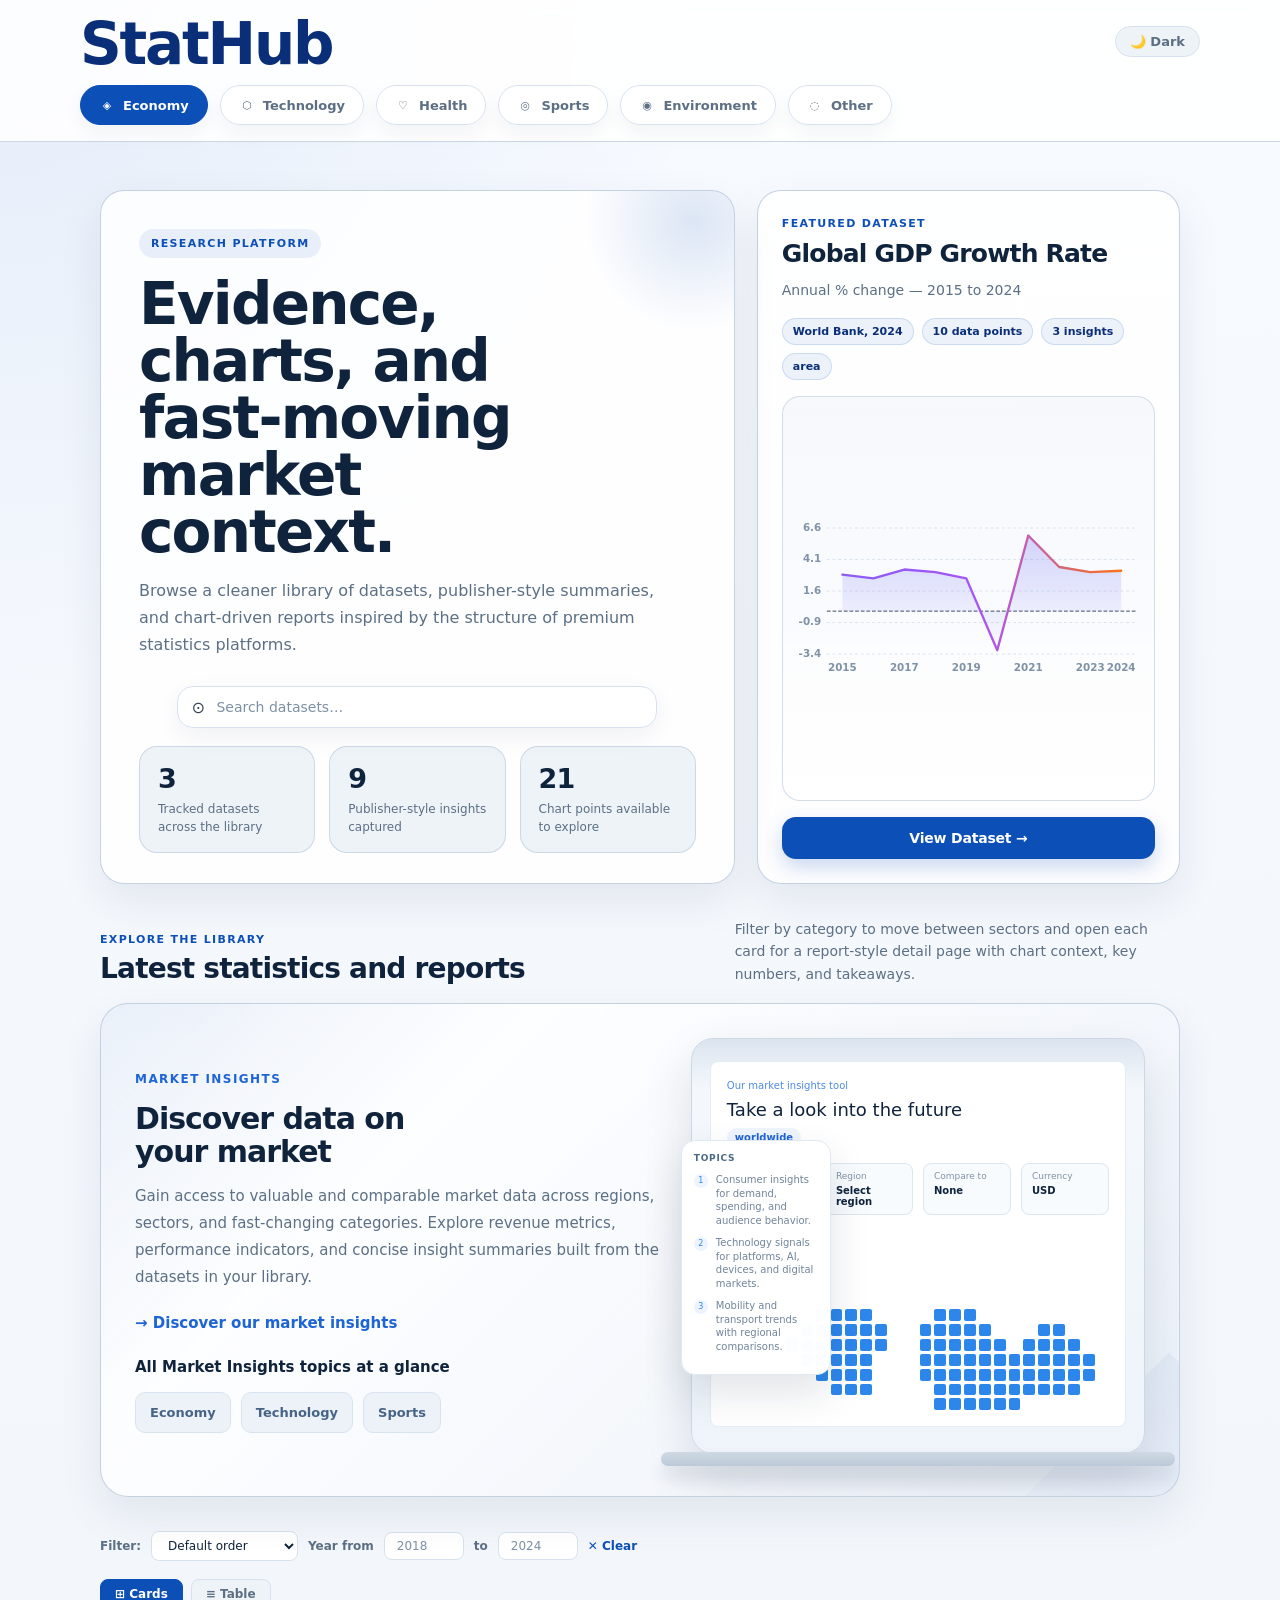
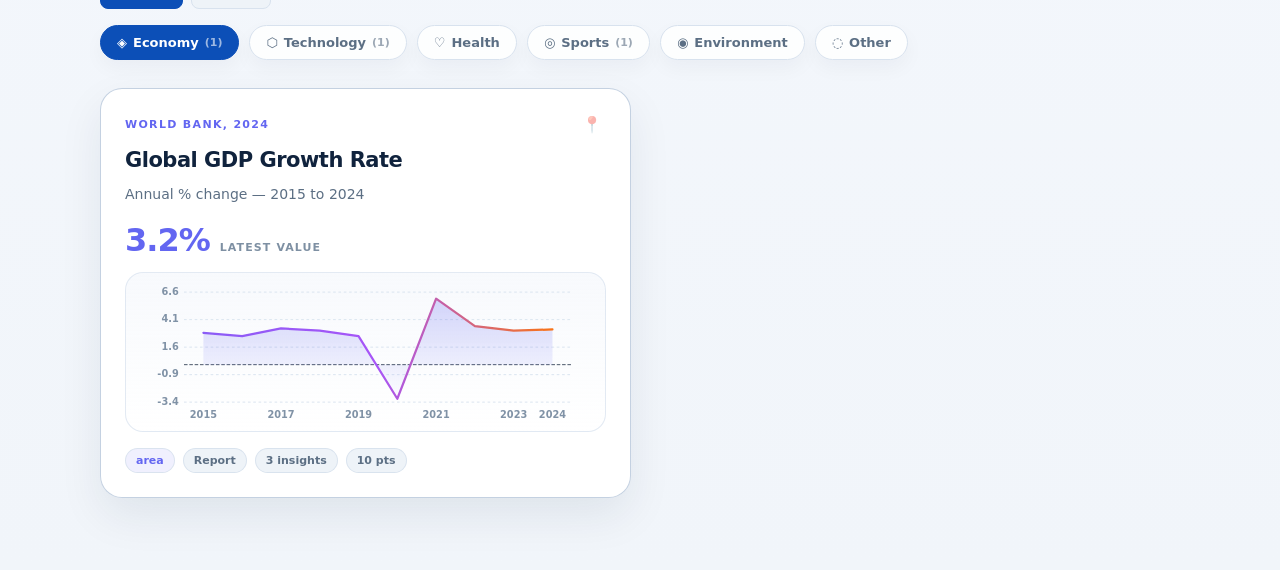
==== commit 95f392b8: "Add files via upload" ====
--- a/index.html
+++ b/index.html
@@ -1,4596 +1,199 @@
-<!DOCTYPE html>
-<html lang="en">
-<head>
-<meta charset="UTF-8" />
-<meta name="viewport" content="width=device-width, initial-scale=1.0" />
-<title>StatHub | Insights Library</title>
-<style>
-  *, *::before, *::after { box-sizing: border-box; margin: 0; padding: 0; }
-  html { font-size: 16px; }
-  :root {
-    --bg: #f4f7fb;
-    --surface: #ffffff;
-    --surface-alt: #eef3f8;
-    --ink: #10233d;
-    --ink-soft: #5c6f84;
-    --line: #d8e2ee;
-    --line-strong: #bfcedf;
-    --brand: #0c4fb7;
-    --brand-deep: #0a2e78;
-    --shadow: 0 18px 44px rgba(16, 35, 61, 0.08);
-  }
-  body.dark {
-    --bg: #0a0a0f;
-    --surface: #111118;
-    --surface-alt: #16161f;
-    --ink: #e2e8f0;
-    --ink-soft: #64748b;
-    --line: #1e1e2e;
-    --line-strong: #2a2a3e;
-    --brand: #818cf8;
-    --brand-deep: #a5b4fc;
-    --shadow: 0 18px 44px rgba(0,0,0,0.3);
-  }
-  body.dark #nav { background: rgba(10,10,15,0.92); }
-  body.dark #search-input { background: #111118; color: #e2e8f0; }
-  body.dark #search-results { background: #111118; }
-  body.dark .search-item:hover { background: #1e1e2e; }
-  body.dark .mi-filter { background: #16161f; border-color: #1e1e2e; }
-  body.dark .mi-filter-value { color: #e2e8f0; }
-  body.dark #mi-screen { background: linear-gradient(180deg, #1e1e2e, #16161f 12%, #111118 100%); border-color: #2a2a3e; }
-  body.dark #mi-screen-inner { background: #16161f; border-color: #2a2a3e; }
-  body.dark #mi-floating-panel { background: rgba(17,17,24,0.98); border-color: #2a2a3e; }
-  body.dark .ds-card { background: rgba(17,17,24,0.95); border-color: rgba(30,30,46,0.92); }
-  body.dark .ks-card, body.dark .ticker-cell, body.dark #chart-box, body.dark .report-box { background: rgba(17,17,24,0.95); border-color: var(--line); }
-  body.dark .tag { background: #1e1e2e; color: #64748b; border-color: #2a2a3e; }
-  body.dark #hero-copy, body.dark #hero-brief { background: rgba(17,17,24,0.84); border-color: rgba(30,30,46,0.9); }
-  body.dark .hero-stat { background: #16161f; }
-  body.dark #market-insights { background: linear-gradient(135deg, rgba(99,102,241,0.04), rgba(17,17,24,0.8) 28%, rgba(99,102,241,0.03) 100%); }
-  body.dark .cat-pill { background: rgba(17,17,24,0.88); color: var(--ink-soft); border-color: var(--line); }
-  body.dark .nav-link-pill { background: rgba(17,17,24,0.92); }
-  body.dark #empty-state { background: rgba(17,17,24,0.75); }
-  body.dark .chart-grid-line { stroke: #1e1e2e; }
-  body.dark .chart-axis-text { fill: #475569; }
-  body.dark #table-view-wrap { background: var(--surface); border-color: var(--line); }
-  body.dark table th { background: #16161f; color: #94a3b8; border-color: #1e1e2e; }
-  body.dark table td { border-color: #1e1e2e; color: #e2e8f0; }
-  body.dark table tr:nth-child(even) td { background: #13131a; }
-  body {
-    background:
-      radial-gradient(circle at top left, rgba(12, 79, 183, 0.08), transparent 28%),
-      linear-gradient(180deg, #f7faff 0%, #f1f5fa 100%);
-    color: var(--ink);
-    font-family: 'Inter', system-ui, -apple-system, sans-serif;
-    min-height: 100vh;
-    transition: background 0.3s, color 0.3s;
-  }
-  body.dark {
-    background: #0a0a0f;
-  }
-  /* Dark mode toggle */
-  #theme-toggle {
-    background: var(--surface-alt); border: 1px solid var(--line); color: var(--ink-soft);
-    border-radius: 999px; padding: 7px 14px; font-size: 13px; cursor: pointer;
-    display: flex; align-items: center; gap: 6px; font-weight: 600;
-    transition: all 0.15s;
-  }
-  #theme-toggle:hover { border-color: var(--brand); color: var(--brand); }
-  input, textarea, select, button { font-family: inherit; }
-  input::placeholder, textarea::placeholder { color: #7e90a3; }
-  select option { background: #ffffff; color: var(--ink); }
-
-  /* ── Scrollbar ── */
-  ::-webkit-scrollbar { width: 6px; }
-  ::-webkit-scrollbar-track { background: #edf3f9; }
-  ::-webkit-scrollbar-thumb { background: #c4d3e4; border-radius: 3px; }
-
-  /* ── Animations ── */
-  @keyframes fadeUp {
-    from { opacity: 0; transform: translateY(8px); }
-    to   { opacity: 1; transform: translateY(0); }
-  }
-  @keyframes shake {
-    0%,100% { transform: translateX(0); }
-    20%,60%  { transform: translateX(-8px); }
-    40%,80%  { transform: translateX(8px); }
-  }
-  @keyframes spin {
-    from { transform: rotate(0deg); }
-    to   { transform: rotate(360deg); }
-  }
-  @keyframes fadeIn {
-    from { opacity: 0; }
-    to   { opacity: 1; }
-  }
-
-  /* ── Utility ── */
-  .fade-up   { animation: fadeUp 0.3s ease both; }
-  .fade-in   { animation: fadeIn 0.25s ease both; }
-  .hidden    { display: none !important; }
-
-  /* ── SHARED NAV BAR (reused on ds-page + main) ── */
-  .site-nav-bar {
-    border-bottom: 1px solid rgba(191, 206, 223, 0.8);
-    padding: 0 32px;
-    background: rgba(255, 255, 255, 0.88);
-    backdrop-filter: blur(10px);
-    position: sticky; top: 0; z-index: 80;
-  }
-  body.dark .site-nav-bar {
-    background: rgba(10, 10, 15, 0.92);
-    border-color: #1e1e2e;
-  }
-  .site-nav-inner {
-    max-width: 1120px;
-    margin: 0 auto;
-    display: flex;
-    align-items: flex-start;
-    justify-content: space-between;
-    gap: 24px;
-    padding: 18px 0 16px;
-  }
-  .site-nav-logo {
-    font-size: 58px;
-    line-height: 0.92;
-    font-weight: 800;
-    color: var(--brand-deep);
-    letter-spacing: -2.2px;
-  }
-  /* ── SHARED THEME TOGGLE BUTTON ── */
-  .theme-toggle-btn {
-    background: var(--surface-alt); border: 1px solid var(--line); color: var(--ink-soft);
-    border-radius: 999px; padding: 7px 14px; font-size: 13px; cursor: pointer;
-    display: flex; align-items: center; gap: 6px; font-weight: 600;
-    transition: all 0.15s;
-  }
-  .theme-toggle-btn:hover { border-color: var(--brand); color: var(--brand); }
-
-  /* ── NAV ── */
-  #nav {
-    border-bottom: 1px solid rgba(191, 206, 223, 0.8);
-    padding: 0 32px;
-    background: rgba(255, 255, 255, 0.88);
-    backdrop-filter: blur(10px);
-  }
-  #nav-inner {
-    max-width: 1120px;
-    margin: 0 auto;
-    display: flex;
-    align-items: flex-start;
-    justify-content: space-between;
-    gap: 24px;
-    padding: 18px 0 16px;
-  }
-  #nav-brand {
-    display: flex;
-    flex-direction: column;
-    align-items: flex-start;
-    gap: 14px;
-    min-width: 0;
-  }
-  #nav-logo {
-    font-size: 58px;
-    line-height: 0.92;
-    font-weight: 800;
-    color: var(--brand-deep);
-    letter-spacing: -2.2px;
-  }
-  #nav-links {
-    display: flex;
-    flex-wrap: wrap;
-    gap: 12px;
-  }
-  .nav-link-icon {
-    display: inline-flex;
-    align-items: center;
-    justify-content: center;
-    width: 16px;
-    height: 16px;
-    font-size: 11px;
-    flex-shrink: 0;
-  }
-  .nav-link-pill {
-    display: inline-flex;
-    align-items: center;
-    gap: 8px;
-    border: 1px solid var(--line);
-    background: rgba(255, 255, 255, 0.92);
-    color: var(--ink-soft);
-    border-radius: 999px;
-    padding: 11px 18px;
-    font-size: 13px;
-    font-weight: 700;
-    cursor: pointer;
-    transition: all 0.15s ease;
-    box-shadow: 0 8px 20px rgba(16, 35, 61, 0.05);
-  }
-  .nav-link-pill:hover,
-  .nav-link-pill.active {
-    background: var(--brand);
-    border-color: var(--brand);
-    color: #fff;
-  }
-  #nav-right {
-    display: flex;
-    align-items: center;
-    justify-content: flex-end;
-    flex: 1;
-    padding-top: 8px;
-  }
-  #nav-right #search-wrap {
-    width: min(420px, 100%);
-    max-width: none;
-    margin: 0;
-  }
-
-  /* ── MAIN ── */
-  #main { max-width: 1120px; margin: 0 auto; padding: 48px 20px 72px; }
-
-  /* ── HERO ── */
-  #hero { margin-bottom: 34px; }
-  #hero-shell {
-    display: grid;
-    grid-template-columns: minmax(0, 1.35fr) minmax(300px, 0.9fr);
-    gap: 22px;
-    align-items: stretch;
-  }
-  #hero-copy, #hero-brief {
-    background: rgba(255, 255, 255, 0.84);
-    border: 1px solid rgba(191, 206, 223, 0.9);
-    border-radius: 24px;
-    box-shadow: var(--shadow);
-  }
-  #hero-copy {
-    padding: 38px 38px 30px;
-    position: relative;
-    overflow: hidden;
-  }
-  #hero-copy::after {
-    content: "";
-    position: absolute;
-    right: -80px;
-    top: -90px;
-    width: 240px;
-    height: 240px;
-    border-radius: 50%;
-    background: radial-gradient(circle, rgba(12, 79, 183, 0.14), transparent 65%);
-    pointer-events: none;
-  }
-  #hero-eyebrow {
-    display: inline-flex;
-    align-items: center;
-    gap: 8px;
-    font-size: 11px;
-    font-weight: 700;
-    letter-spacing: 0.12em;
-    text-transform: uppercase;
-    color: var(--brand);
-    background: rgba(12, 79, 183, 0.08);
-    border-radius: 999px;
-    padding: 8px 12px;
-    margin-bottom: 18px;
-  }
-  #hero h1 {
-    font-size: clamp(38px, 5vw, 58px);
-    line-height: 0.98;
-    font-weight: 800;
-    color: var(--ink);
-    letter-spacing: -1.8px;
-    margin-bottom: 16px;
-    max-width: 11ch;
-  }
-  #hero p  {
-    color: var(--ink-soft);
-    font-size: 16px;
-    line-height: 1.7;
-    margin-bottom: 28px;
-    max-width: 54ch;
-  }
-  #hero-stats {
-    display: grid;
-    grid-template-columns: repeat(3, minmax(0, 1fr));
-    gap: 14px;
-    margin-top: 18px;
-  }
-  .hero-stat {
-    background: var(--surface-alt);
-    border: 1px solid rgba(191, 206, 223, 0.7);
-    border-radius: 18px;
-    padding: 16px 18px;
-  }
-  .hero-stat-value {
-    font-size: 27px;
-    font-weight: 800;
-    color: var(--ink);
-    letter-spacing: -0.8px;
-    margin-bottom: 6px;
-  }
-  .hero-stat-label {
-    font-size: 12px;
-    line-height: 1.5;
-    color: var(--ink-soft);
-  }
-  #hero-brief {
-    padding: 26px 24px 24px;
-    display: flex;
-    flex-direction: column;
-  }
-  #hero-brief-label {
-    font-size: 11px;
-    font-weight: 700;
-    letter-spacing: 0.12em;
-    text-transform: uppercase;
-    color: var(--brand);
-    margin-bottom: 10px;
-  }
-  #hero-brief-title {
-    font-size: 25px;
-    line-height: 1.15;
-    font-weight: 800;
-    color: var(--ink);
-    letter-spacing: -0.8px;
-    margin-bottom: 10px;
-  }
-  #hero-brief-sub {
-    font-size: 14px;
-    color: var(--ink-soft);
-    line-height: 1.65;
-    margin-bottom: 16px;
-  }
-  #hero-brief-meta {
-    display: flex;
-    gap: 8px;
-    flex-wrap: wrap;
-    margin-bottom: 16px;
-  }
-  .brief-chip {
-    font-size: 11px;
-    font-weight: 600;
-    color: var(--brand-deep);
-    background: rgba(12, 79, 183, 0.07);
-    border: 1px solid rgba(12, 79, 183, 0.14);
-    border-radius: 999px;
-    padding: 6px 10px;
-  }
-  #hero-brief-chart {
-    flex: 1;
-    min-height: 170px;
-    background: linear-gradient(180deg, rgba(12, 79, 183, 0.03), rgba(255, 255, 255, 0.8));
-    border: 1px solid rgba(191, 206, 223, 0.65);
-    border-radius: 18px;
-    padding: 10px 10px 6px;
-  }
-  #hero-brief-btn {
-    margin-top: 16px;
-    width: 100%;
-    background: var(--brand);
-    color: #fff;
-    border: none;
-    border-radius: 14px;
-    padding: 13px 20px;
-    font-size: 14px;
-    font-weight: 700;
-    cursor: pointer;
-    letter-spacing: -0.2px;
-    transition: background 0.15s, transform 0.1s, box-shadow 0.15s;
-    box-shadow: 0 8px 20px rgba(12, 79, 183, 0.22);
-  }
-  #hero-brief-btn:hover {
-    background: var(--brand-deep);
-    transform: translateY(-1px);
-    box-shadow: 0 12px 28px rgba(12, 79, 183, 0.32);
-  }
-  body.dark #hero-brief-btn {
-    background: var(--brand);
-    box-shadow: 0 8px 20px rgba(129, 140, 248, 0.2);
-  }
-
-  /* ── SEARCH ── */
-  #search-wrap { position: relative; max-width: 480px; margin: 0 auto; }
-  #search-icon { position: absolute; left: 14px; top: 50%; transform: translateY(-50%); color: #334155; pointer-events: none; }
-  #search-input {
-    width: 100%;
-    background: rgba(255, 255, 255, 0.96);
-    border: 1px solid var(--line);
-    border-radius: 16px;
-    padding: 12px 14px 12px 38px;
-    font-size: 14px;
-    color: var(--ink);
-    outline: none;
-    transition: border-color 0.15s, box-shadow 0.15s;
-    box-shadow: 0 8px 24px rgba(16, 35, 61, 0.06);
-  }
-  #search-input:focus { border-color: var(--brand); box-shadow: 0 10px 28px rgba(12, 79, 183, 0.12); }
-  #search-results {
-    max-width: 480px;
-    margin: 10px auto 0;
-    background: #ffffff;
-    border: 1px solid var(--line);
-    border-radius: 16px;
-    overflow: hidden;
-    box-shadow: var(--shadow);
-  }
-  .search-item {
-    padding: 12px 16px;
-    border-bottom: 1px solid #1e1e2e;
-    cursor: pointer;
-    display: flex;
-    gap: 12px;
-    align-items: center;
-    transition: background 0.1s;
-  }
-  .search-item:hover { background: #f4f8fc; }
-  .search-item:last-child { border-bottom: none; }
-  .search-item-title { font-size: 13px; color: var(--ink); font-weight: 600; }
-  .search-item-sub   { font-size: 11px; color: var(--ink-soft); }
-  #search-empty { padding: 14px 16px; color: #7e90a3; font-size: 13px; }
-
-  /* ── CATEGORY PILLS ── */
-  #section-head {
-    display: flex;
-    align-items: flex-end;
-    justify-content: space-between;
-    gap: 16px;
-    margin-bottom: 18px;
-  }
-  #section-kicker {
-    font-size: 11px;
-    font-weight: 700;
-    letter-spacing: 0.12em;
-    text-transform: uppercase;
-    color: var(--brand);
-    margin-bottom: 6px;
-  }
-  #section-title {
-    font-size: 28px;
-    font-weight: 800;
-    color: var(--ink);
-    letter-spacing: -0.8px;
-  }
-  #section-sub {
-    font-size: 14px;
-    color: var(--ink-soft);
-    max-width: 50ch;
-    line-height: 1.6;
-  }
-  #cat-pills { display: flex; gap: 10px; margin-bottom: 28px; flex-wrap: wrap; }
-  .cat-pill {
-    background: rgba(255, 255, 255, 0.88);
-    color: var(--ink-soft);
-    border: 1px solid var(--line);
-    border-radius: 999px;
-    padding: 9px 16px;
-    font-size: 13px;
-    font-weight: 600;
-    cursor: pointer;
-    display: flex;
-    align-items: center;
-    gap: 6px;
-    transition: all 0.15s;
-    box-shadow: 0 8px 20px rgba(16, 35, 61, 0.04);
-  }
-  .cat-pill.active { background: var(--brand); color: #fff; border-color: var(--brand); }
-  .cat-pill-count  { font-size: 11px; opacity: 0.6; }
-
-  #market-insights {
-    margin: 0 0 34px;
-    background:
-      linear-gradient(135deg, rgba(12, 79, 183, 0.04), rgba(255,255,255,0.8) 28%, rgba(12, 79, 183, 0.03) 100%);
-    border: 1px solid rgba(191, 206, 223, 0.92);
-    border-radius: 28px;
-    padding: 34px 34px 30px;
-    display: grid;
-    grid-template-columns: minmax(0, 1.1fr) minmax(320px, 0.95fr);
-    gap: 30px;
-    align-items: center;
-    box-shadow: var(--shadow);
-    overflow: hidden;
-    position: relative;
-  }
-  #market-insights::before,
-  #market-insights::after {
-    content: "";
-    position: absolute;
-    width: 260px;
-    height: 260px;
-    background: linear-gradient(135deg, rgba(12, 79, 183, 0.05), transparent 72%);
-    transform: rotate(45deg);
-    pointer-events: none;
-  }
-  #market-insights::before { top: -170px; left: -120px; }
-  #market-insights::after { right: -120px; bottom: -170px; }
-  #mi-copy, #mi-visual { position: relative; z-index: 1; }
-  #mi-kicker {
-    font-size: 12px;
-    font-weight: 800;
-    letter-spacing: 0.12em;
-    text-transform: uppercase;
-    color: #1d64d7;
-    margin-bottom: 16px;
-  }
-  #mi-title {
-    font-size: 30px;
-    line-height: 1.12;
-    font-weight: 700;
-    letter-spacing: -1px;
-    color: var(--ink);
-    margin-bottom: 14px;
-    max-width: 13ch;
-  }
-  #mi-body {
-    font-size: 15px;
-    line-height: 1.8;
-    color: var(--ink-soft);
-    max-width: 58ch;
-    margin-bottom: 22px;
-  }
-  #mi-link {
-    display: inline-flex;
-    align-items: center;
-    gap: 10px;
-    color: #1d64d7;
-    font-size: 15px;
-    font-weight: 700;
-    text-decoration: none;
-    margin-bottom: 26px;
-  }
-  #mi-link:hover { text-decoration: underline; }
-  #mi-topics-title {
-    font-size: 15px;
-    font-weight: 700;
-    color: var(--ink);
-    margin-bottom: 16px;
-  }
-  #mi-topics {
-    display: flex;
-    flex-wrap: wrap;
-    gap: 10px;
-  }
-  .mi-topic {
-    background: #edf2f8;
-    border: 1px solid #d9e3ef;
-    color: #476487;
-    border-radius: 10px;
-    padding: 12px 14px;
-    font-size: 13px;
-    font-weight: 700;
-  }
-  #mi-visual {
-    min-height: 360px;
-    display: flex;
-    align-items: center;
-    justify-content: center;
-  }
-  #mi-laptop {
-    width: min(100%, 520px);
-    position: relative;
-  }
-  #mi-screen {
-    background: linear-gradient(180deg, #dbe4ef, #f4f8fc 12%, #eef4fa 100%);
-    border: 1px solid #cdd8e5;
-    border-radius: 22px;
-    padding: 22px 18px 26px;
-    box-shadow: 0 22px 50px rgba(16, 35, 61, 0.12);
-  }
-  #mi-screen-inner {
-    background: white;
-    border-radius: 8px;
-    border: 1px solid #e5ecf4;
-    padding: 18px 16px 16px;
-    min-height: 300px;
-    position: relative;
-  }
-  #mi-micro-label {
-    color: #4d8be5;
-    font-size: 10px;
-    margin-bottom: 8px;
-  }
-  #mi-screen-title {
-    font-size: 18px;
-    color: var(--ink);
-    margin-bottom: 6px;
-  }
-  #mi-world-pill {
-    display: inline-block;
-    background: #eef5ff;
-    color: #1d64d7;
-    border-radius: 999px;
-    padding: 4px 8px;
-    font-size: 10px;
-    font-weight: 700;
-    margin-bottom: 16px;
-  }
-  #mi-filter-row {
-    display: grid;
-    grid-template-columns: repeat(4, minmax(0, 1fr));
-    gap: 10px;
-    margin-bottom: 20px;
-  }
-  .mi-filter {
-    background: #f8fbfe;
-    border: 1px solid #dce6f1;
-    border-radius: 8px;
-    min-height: 38px;
-    padding: 7px 10px;
-  }
-  .mi-filter-top {
-    font-size: 9px;
-    color: #8092a6;
-    margin-bottom: 4px;
-  }
-  .mi-filter-value {
-    font-size: 10px;
-    color: var(--ink);
-    font-weight: 600;
-  }
-  #mi-map-grid {
-    display: grid;
-    grid-template-columns: repeat(26, 1fr);
-    gap: 3px;
-    align-content: start;
-  }
-  .mi-dot {
-    width: 100%;
-    aspect-ratio: 1;
-    border-radius: 2px;
-    background: transparent;
-  }
-  .mi-dot.on { background: #2d87eb; }
-  #mi-floating-panel {
-    position: absolute;
-    left: -30px;
-    top: 78px;
-    width: 150px;
-    background: rgba(255,255,255,0.98);
-    border: 1px solid #e0e8f2;
-    border-radius: 14px;
-    box-shadow: 0 18px 40px rgba(16, 35, 61, 0.12);
-    padding: 12px;
-  }
-  #mi-panel-title {
-    font-size: 9px;
-    font-weight: 800;
-    color: #4a6788;
-    letter-spacing: 0.08em;
-    text-transform: uppercase;
-    margin-bottom: 10px;
-  }
-  .mi-panel-item {
-    display: flex;
-    gap: 8px;
-    align-items: flex-start;
-    font-size: 10px;
-    color: #71849a;
-    line-height: 1.35;
-    margin-bottom: 9px;
-  }
-  .mi-panel-dot {
-    width: 14px;
-    height: 14px;
-    border-radius: 50%;
-    background: #edf4ff;
-    color: #2d87eb;
-    display: inline-flex;
-    align-items: center;
-    justify-content: center;
-    font-size: 8px;
-    flex-shrink: 0;
-    margin-top: 1px;
-  }
-  #mi-base {
-    width: calc(100% + 60px);
-    height: 14px;
-    margin: -2px 0 0 -30px;
-    border-radius: 999px;
-    background: linear-gradient(180deg, #cfd9e4, #bcc9d8);
-    box-shadow: 0 12px 18px rgba(16, 35, 61, 0.12);
-  }
-
-  /* ── CARDS GRID ── */
-  #cards-grid { display: grid; grid-template-columns: repeat(2, minmax(0, 1fr)); gap: 18px; }
-  .ds-card {
-    background: rgba(255, 255, 255, 0.95);
-    border: 1px solid rgba(191, 206, 223, 0.92);
-    border-radius: 22px;
-    padding: 24px;
-    cursor: pointer;
-    transition: border-color 0.15s, box-shadow 0.15s, transform 0.15s;
-    box-shadow: var(--shadow);
-  }
-  .ds-card:hover { transform: translateY(-3px); box-shadow: 0 24px 52px rgba(16, 35, 61, 0.12); }
-  .ds-card-source {
-    display: inline-flex;
-    font-size: 11px;
-    letter-spacing: 0.12em;
-    text-transform: uppercase;
-    margin-bottom: 12px;
-    font-weight: 700;
-  }
-  .ds-card-title  { font-size: 21px; line-height: 1.2; font-weight: 800; color: var(--ink); margin-bottom: 10px; letter-spacing: -0.5px; }
-  .ds-card-sub    { font-size: 14px; color: var(--ink-soft); line-height: 1.65; margin-bottom: 18px; }
-  .ds-card-kpi {
-    display: flex;
-    align-items: baseline;
-    gap: 10px;
-    margin-bottom: 16px;
-  }
-  .ds-card-kpi-value {
-    font-size: 32px;
-    font-weight: 800;
-    letter-spacing: -1px;
-    line-height: 1;
-  }
-  .ds-card-kpi-label {
-    font-size: 11px;
-    text-transform: uppercase;
-    letter-spacing: 0.1em;
-    color: #7e90a3;
-    font-weight: 700;
-  }
-  .ds-card-chart  {
-    height: 160px;
-    margin-bottom: 16px;
-    padding: 12px 8px 4px;
-    background: linear-gradient(180deg, rgba(12, 79, 183, 0.03), rgba(255, 255, 255, 0.5));
-    border: 1px solid rgba(216, 226, 238, 0.7);
-    border-radius: 18px;
-    position: relative;
-  }
-  .ds-card-tags   { display: flex; gap: 8px; flex-wrap: wrap; }
-  .tag {
-    font-size: 11px;
-    background: var(--surface-alt);
-    color: var(--ink-soft);
-    border: 1px solid rgba(216, 226, 238, 0.9);
-    border-radius: 999px;
-    padding: 5px 10px;
-    font-weight: 600;
-  }
-  .tag-accent { background: transparent; }
-
-  /* ── EMPTY STATE ── */
-  #empty-state {
-    text-align: center;
-    padding: 70px 24px;
-    border: 1px dashed var(--line-strong);
-    border-radius: 22px;
-    background: rgba(255, 255, 255, 0.75);
-  }
-  #empty-state p { color: var(--ink-soft); font-size: 14px; margin-bottom: 12px; }
-
-  /* ── DATASET PAGE ── */
-  #ds-page { max-width: 1120px; margin: 0 auto; animation: fadeUp 0.25s ease; padding: 38px 20px 70px; }
-  #ds-back {
-    background: none;
-    border: none;
-    color: var(--ink-soft);
-    font-size: 13px;
-    cursor: pointer;
-    margin-bottom: 24px;
-    padding: 0;
-    display: flex;
-    align-items: center;
-    gap: 6px;
-    font-weight: 600;
-  }
-  #ds-back:hover { color: var(--brand); }
-  #ds-source  { font-size: 11px; letter-spacing: 0.15em; text-transform: uppercase; margin-bottom: 8px; }
-  #ds-title   { font-size: 38px; font-weight: 800; color: var(--ink); margin-bottom: 10px; letter-spacing: -1.1px; max-width: 16ch; }
-  #ds-subtitle{ color: var(--ink-soft); font-size: 15px; line-height: 1.7; margin-bottom: 30px; max-width: 60ch; }
-  #ks-row     { display: grid; gap: 10px; margin-bottom: 20px; }
-  .ks-card    { background: rgba(255, 255, 255, 0.95); border: 1px solid var(--line); border-radius: 18px; padding: 18px 20px; box-shadow: 0 10px 24px rgba(16, 35, 61, 0.05); }
-  .ks-val     { font-size: 28px; font-weight: 800; font-variant-numeric: tabular-nums; }
-  .ks-lbl     { font-size: 11px; color: var(--ink-soft); margin-top: 6px; text-transform: uppercase; letter-spacing: 0.08em; }
-  #ticker-row { display: flex; gap: 10px; margin-bottom: 20px; }
-  .ticker-cell{ flex: 1; background: rgba(255, 255, 255, 0.95); border: 1px solid var(--line); border-radius: 16px; padding: 14px 16px; text-align: center; box-shadow: 0 10px 24px rgba(16, 35, 61, 0.05); }
-  .ticker-val { font-size: 17px; font-weight: 800; font-variant-numeric: tabular-nums; }
-  .ticker-lbl { font-size: 10px; color: #7e90a3; margin-top: 5px; text-transform: uppercase; letter-spacing: 0.1em; }
-  #chart-box  {
-    background: rgba(255, 255, 255, 0.95);
-    border: 1px solid var(--line);
-    border-radius: 28px;
-    padding: 32px 28px 24px;
-    margin-bottom: 24px;
-    box-shadow: var(--shadow);
-  }
-  #chart-box-top { display: flex; align-items: center; justify-content: space-between; margin-bottom: 20px; }
-  #chart-box-lbl { font-size: 12px; color: #7e90a3; text-transform: uppercase; letter-spacing: 0.12em; font-weight: 700; }
-  #chart-box-hint{ font-size: 12px; opacity: 0.7; font-weight: 600; }
-  #ds-bottom  { display: grid; gap: 16px; }
-  .report-box { background: rgba(255, 255, 255, 0.95); border: 1px solid var(--line); border-radius: 20px; padding: 22px 24px; box-shadow: 0 10px 24px rgba(16, 35, 61, 0.05); }
-  .report-box-lbl{ font-size: 11px; color: #7e90a3; text-transform: uppercase; letter-spacing: 0.1em; margin-bottom: 14px; }
-  .report-text{ font-size: 14px; color: var(--ink-soft); line-height: 1.85; }
-  .insights-list { display: flex; flex-direction: column; gap: 12px; }
-  .insight-item  { display: flex; gap: 10px; animation: fadeUp 0.3s ease both; }
-  .insight-bullet{ flex-shrink: 0; margin-top: 1px; }
-  .insight-text  { font-size: 14px; color: var(--ink-soft); line-height: 1.75; }
-
-  /* ── TOOLTIP ── */
-  #chart-tooltip {
-    position: fixed;
-    background: rgba(16, 35, 61, 0.96);
-    border-radius: 14px;
-    padding: 10px 16px;
-    pointer-events: none;
-    z-index: 1000;
-    min-width: 100px;
-    display: none;
-    box-shadow: 0 18px 30px rgba(16, 35, 61, 0.25);
-  }
-  #tt-label { color: rgba(255,255,255,0.7); font-size: 11px; margin-bottom: 4px; }
-  #tt-value { font-weight: 800; font-size: 18px; font-variant-numeric: tabular-nums; color: #ffffff; }
-
-  /* ── SVG CHARTS ── */
-  .chart-svg { width: 100%; height: 100%; overflow: visible; }
-  .chart-axis-text { font-size: 11px; fill: #8092a6; font-weight: 600; }
-  .chart-grid-line { stroke: #d7e2ee; stroke-dasharray: 3 3; }
-  body.dark .chart-grid-line { stroke: #1e1e2e; }
-  body.dark .chart-axis-text { fill: #475569; }
-  .chart-bar { transition: opacity 0.12s; cursor: crosshair; }
-  .chart-bar:hover { opacity: 1 !important; filter: brightness(1.1); }
-  .chart-dot { transition: r 0.12s; cursor: crosshair; }
-  .chart-dot:hover { r: 6px; }
-
-  /* ── HEATMAP ── */
-  #heatmap-section {
-    background: var(--surface);
-    border: 1px solid var(--line);
-    border-radius: 20px;
-    padding: 22px 24px;
-    margin-bottom: 24px;
-    box-shadow: 0 10px 24px rgba(16,35,61,0.05);
-  }
-  #heatmap-title { font-size: 12px; font-weight: 700; text-transform: uppercase; letter-spacing: 0.1em; color: var(--ink-soft); margin-bottom: 16px; }
-  #heatmap-grid {
-    display: grid;
-    grid-template-columns: repeat(7, 1fr);
-    gap: 5px;
-    margin-bottom: 12px;
-  }
-  .hm-cell {
-    aspect-ratio: 1;
-    border-radius: 6px;
-    cursor: pointer;
-    transition: transform 0.1s, opacity 0.1s;
-    position: relative;
-  }
-  .hm-cell:hover { transform: scale(1.15); z-index: 2; }
-  #heatmap-legend {
-    display: flex;
-    gap: 16px;
-    flex-wrap: wrap;
-    font-size: 11px;
-    color: var(--ink-soft);
-    font-weight: 600;
-  }
-  .hm-legend-item { display: flex; align-items: center; gap: 6px; }
-  .hm-legend-dot { width: 10px; height: 10px; border-radius: 3px; flex-shrink: 0; }
-  #heatmap-labels { display: grid; grid-template-columns: repeat(7, 1fr); gap: 5px; margin-bottom: 6px; }
-  .hm-day-label { font-size: 10px; color: var(--ink-soft); text-align: center; font-weight: 600; }
-
-  /* ── PASSWORD GATE ── */
-  #pw-gate {
-    position: fixed; inset: 0;
-    background: #0a0a0f;
-    display: flex; align-items: center; justify-content: center;
-    z-index: 200;
-  }
-  #pw-box { width: 320px; }
-  #pw-icon-wrap {
-    width: 48px; height: 48px;
-    background: #111118; border: 1px solid #1e1e2e; border-radius: 14px;
-    display: flex; align-items: center; justify-content: center;
-    margin: 0 auto 16px; font-size: 22px;
-  }
-  #pw-title { font-size: 16px; font-weight: 700; color: #f1f5f9; text-align: center; }
-  #pw-hint  { font-size: 13px; color: #475569; margin-top: 6px; text-align: center; margin-bottom: 32px; }
-  #pw-input {
-    width: 100%;
-    background: #111118; border: 1px solid #1e1e2e; border-radius: 10px;
-    padding: 12px 16px; font-size: 14px; color: #e2e8f0; outline: none;
-    margin-bottom: 10px; transition: border-color 0.15s;
-  }
-  #pw-input:focus { border-color: #6366f1; }
-  #pw-input.error { border-color: #f87171; }
-  #pw-err { font-size: 12px; color: #f87171; margin-bottom: 10px; }
-  #pw-submit {
-    width: 100%; background: #6366f1; color: #fff; border: none;
-    border-radius: 10px; padding: 12px; font-size: 14px; font-weight: 600; cursor: pointer;
-    transition: opacity 0.15s;
-  }
-  #pw-submit:disabled { background: #111118; color: #334155; border: 1px solid #1e1e2e; cursor: not-allowed; }
-
-  /* ── ADMIN PANEL ── */
-  #admin-panel {
-    position: fixed; inset: 0;
-    background: var(--bg);
-    z-index: 100;
-    overflow-y: auto;
-  }
-  #admin-nav {
-    border-bottom: 1px solid var(--line); padding: 0 32px;
-    position: sticky; top: 0; background: var(--surface); z-index: 50;
-    backdrop-filter: blur(10px);
-  }
-  #admin-nav-inner {
-    max-width: 920px; margin: 0 auto; height: 56px;
-    display: flex; align-items: center; justify-content: space-between;
-  }
-  #admin-nav-right { display: flex; align-items: center; gap: 10px; }
-  #admin-nav-left { display: flex; align-items: center; gap: 12px; }
-  #admin-back-btn { background: none; border: none; color: var(--ink-soft); cursor: pointer; font-size: 13px; padding: 0; }
-  #admin-back-btn:hover { color: var(--ink); }
-  #admin-divider  { color: var(--line); }
-  #admin-title-lbl{ font-size: 14px; font-weight: 600; color: var(--ink); }
-  #admin-auth-badge { font-size: 11px; background: rgba(99,102,241,0.12); color: #6366f1; border-radius: 4px; padding: 2px 7px; }
-  #admin-content  { max-width: 920px; margin: 0 auto; padding: 32px 20px 80px; }
-
-  /* admin list */
-  #admin-list-header { font-size: 11px; color: var(--ink-soft); text-transform: uppercase; letter-spacing: 0.12em; margin-bottom: 20px; }
-  #admin-ds-list  { display: flex; flex-direction: column; gap: 10px; }
-  .admin-ds-row {
-    background: var(--surface); border: 1px solid var(--line); border-radius: 10px;
-    padding: 16px 20px; display: flex; align-items: center; gap: 16px;
-  }
-  .admin-ds-dot    { width: 8px; height: 8px; border-radius: 50%; flex-shrink: 0; }
-  .admin-ds-info   { flex: 1; }
-  .admin-ds-name   { font-size: 14px; font-weight: 600; color: var(--ink); }
-  .admin-ds-meta   { font-size: 11px; color: var(--ink-soft); margin-top: 2px; }
-  .admin-ds-sparkline { width: 80px; height: 36px; }
-  .admin-ds-actions{ display: flex; gap: 8px; }
-  .btn-edit {
-    background: var(--surface-alt); border: 1px solid var(--line); color: var(--ink-soft);
-    border-radius: 6px; padding: 6px 12px; font-size: 12px; cursor: pointer;
-  }
-  .btn-edit:hover { border-color: var(--brand); color: var(--brand); background: var(--surface); }
-  .btn-delete {
-    background: transparent; border: 1px solid rgba(248,113,113,0.3); color: #f87171;
-    border-radius: 6px; padding: 6px 12px; font-size: 12px; cursor: pointer;
-  }
-  .btn-delete:hover { background: rgba(248,113,113,0.1); }
-  #admin-empty { text-align: center; color: var(--ink-soft); padding: 60px 0; }
-  .btn-add {
-    background: #6366f1; color: #fff; border: none;
-    border-radius: 8px; padding: 7px 16px; font-size: 13px; font-weight: 600; cursor: pointer;
-  }
-  .btn-add:hover { background: #5254cc; }
-
-  /* admin form */
-  #admin-form-header { font-size: 16px; font-weight: 700; color: var(--ink); margin-bottom: 24px; }
-  #form-grid { display: grid; grid-template-columns: 1fr 1fr; gap: 32px; }
-  .field { margin-bottom: 16px; }
-  .field-label { font-size: 11px; color: var(--ink-soft); text-transform: uppercase; letter-spacing: 0.1em; margin-bottom: 6px; }
-  .field-hint  { font-size: 11px; color: var(--ink-soft); margin-top: 4px; opacity: 0.7; }
-  .inp {
-    background: var(--surface-alt); border: 1px solid var(--line); border-radius: 8px;
-    padding: 9px 12px; font-size: 13px; color: var(--ink); outline: none;
-    width: 100%; transition: border-color 0.15s;
-  }
-  .inp:focus { border-color: #6366f1; }
-  .sel { cursor: pointer; }
-  .inp-2col { display: grid; grid-template-columns: 1fr 1fr; gap: 12px; }
-  .inp-3col { display: grid; grid-template-columns: 2fr 1fr 1fr; gap: 8px; margin-bottom: 8px; }
-  .accent-swatches { display: flex; gap: 8px; flex-wrap: wrap; }
-  .accent-swatch {
-    width: 24px; height: 24px; border-radius: 50%; cursor: pointer;
-    border: 2px solid transparent; transition: transform 0.1s;
-  }
-  .accent-swatch:hover { transform: scale(1.2); }
-  .accent-swatch.active { border-color: var(--ink); }
-  #form-preview-wrap {
-    background: var(--surface-alt); border: 1px solid var(--line); border-radius: 10px; padding: 14px 16px; margin-bottom: 16px;
-  }
-  #form-preview-lbl { font-size: 11px; color: var(--ink-soft); text-transform: uppercase; letter-spacing: 0.1em; margin-bottom: 10px; }
-  #form-preview-chart { height: 140px; }
-  .form-btns { display: flex; gap: 10px; }
-  .btn-save {
-    flex: 1; background: #6366f1; color: #fff; border: none;
-    border-radius: 8px; padding: 11px; font-size: 14px; font-weight: 600; cursor: pointer;
-  }
-  .btn-save:hover { background: #5254cc; }
-  .btn-cancel {
-    background: var(--surface-alt); color: var(--ink-soft); border: 1px solid var(--line);
-    border-radius: 8px; padding: 11px 20px; font-size: 13px; cursor: pointer;
-  }
-  .btn-cancel:hover { border-color: var(--brand); color: var(--ink); }
-  .btn-all-ds { background: var(--surface-alt); color: var(--ink-soft); border: 1px solid var(--line); border-radius: 8px; padding: 7px 14px; font-size: 13px; cursor: pointer; }
-  .btn-all-ds:hover { border-color: var(--brand); }
-
-  /* ── IMAGE-TO-CHART ── */
-  #img2chart-wrap {
-    background: var(--surface-alt); border: 1px solid var(--line); border-radius: 14px;
-    padding: 20px; margin-bottom: 24px;
-  }
-  #img2chart-header { display: flex; align-items: center; gap: 10px; margin-bottom: 6px; }
-  #img2chart-lbl  { font-size: 12px; color: #6366f1; text-transform: uppercase; letter-spacing: 0.1em; font-weight: 600; }
-  #img2chart-badge{ font-size: 10px; background: rgba(99,102,241,0.12); color: #6366f1; border-radius: 4px; padding: 2px 7px; }
-  #img2chart-desc { font-size: 12px; color: var(--ink-soft); margin-bottom: 16px; line-height: 1.6; }
-  #img-dropzone {
-    border: 1px dashed var(--line-strong); border-radius: 10px; padding: 28px;
-    text-align: center; cursor: pointer; transition: all 0.15s;
-  }
-  #img-dropzone:hover { border-color: #6366f1; background: rgba(99,102,241,0.05); }
-  #img-dropzone-icon  { font-size: 28px; margin-bottom: 8px; }
-  #img-dropzone-text  { font-size: 13px; color: var(--ink-soft); }
-  #img-dropzone-hint  { font-size: 11px; color: var(--ink-soft); margin-top: 4px; opacity: 0.6; }
-  #img-file-input { display: none; }
-  #img-preview-wrap { position: relative; margin-bottom: 12px; }
-  #img-preview-img { width: 100%; max-height: 200px; object-fit: contain; border-radius: 8px; background: var(--surface-alt); border: 1px solid var(--line); }
-  #img-clear-btn { position: absolute; top: 8px; right: 8px; background: var(--surface-alt); border: 1px solid var(--line); color: var(--ink-soft); border-radius: 6px; padding: 4px 8px; font-size: 11px; cursor: pointer; }
-  #img-err { font-size: 12px; color: #f87171; margin-bottom: 10px; line-height: 1.5; }
-  #img-extract-btn {
-    width: 100%; border: none; border-radius: 8px; padding: 10px;
-    font-size: 13px; font-weight: 600; cursor: pointer;
-    display: flex; align-items: center; justify-content: center; gap: 8px;
-  }
-  #img-extract-btn.loading { background: var(--surface-alt); color: var(--ink-soft); border: 1px solid var(--line); cursor: default; }
-  #img-extract-btn.ready   { background: #6366f1; color: #fff; }
-  .spin { display: inline-block; animation: spin 1s linear infinite; }
-  #img-extracted-preview { }
-  #extracted-grid { display: grid; grid-template-columns: 1fr 1fr; gap: 12px; margin-bottom: 14px; }
-  .extracted-col-lbl { font-size: 10px; color: var(--ink-soft); text-transform: uppercase; letter-spacing: 0.1em; margin-bottom: 6px; }
-  #ext-original-img { width: 100%; height: 160px; object-fit: contain; border-radius: 8px; background: var(--surface-alt); border: 1px solid var(--line); }
-  #ext-chart-wrap   { height: 160px; background: var(--surface-alt); border: 1px solid var(--line); border-radius: 8px; padding: 8px; }
-  #ext-meta { background: var(--surface-alt); border: 1px solid var(--line); border-radius: 8px; padding: 10px 14px; margin-bottom: 12px; font-size: 12px; }
-  #ext-meta-grid { display: grid; grid-template-columns: 1fr 1fr 1fr; gap: 8px; }
-  .ext-meta-lbl { color: var(--ink-soft); }
-  .ext-meta-val { color: var(--ink); font-weight: 600; }
-  #ext-confirm-btn { flex: 1; background: #6366f1; color: #fff; border: none; border-radius: 8px; padding: 10px; font-size: 13px; font-weight: 600; cursor: pointer; }
-  #ext-retry-btn   { background: var(--surface-alt); color: var(--ink-soft); border: 1px solid var(--line); border-radius: 8px; padding: 10px 16px; font-size: 13px; cursor: pointer; }
-  #img2chart-done  { text-align: center; padding: 16px 0; }
-  #img2chart-done-icon { font-size: 24px; margin-bottom: 8px; }
-  #img2chart-done-title{ font-size: 13px; color: #34d399; font-weight: 600; margin-bottom: 4px; }
-  #img2chart-done-sub  { font-size: 12px; color: var(--ink-soft); margin-bottom: 14px; }
-  #img2chart-retry-btn { background: var(--surface-alt); border: 1px solid var(--line); color: var(--ink-soft); border-radius: 8px; padding: 7px 16px; font-size: 12px; cursor: pointer; }
-
-  /* ── ADMIN FORM ENHANCEMENTS ── */
-  .chart-type-chips { display:flex; gap:6px; flex-wrap:wrap; margin-top:4px; }
-  .ctype-chip {
-    font-size:12px; padding:5px 14px; border-radius:999px; cursor:pointer;
-    border:1px solid var(--line); background:var(--surface-alt); color:var(--ink-soft); transition:all 0.15s;
-  }
-  .ctype-chip:hover { border-color:#6366f1; color:#6366f1; }
-  .ctype-chip.active { background:#6366f1; color:#fff; border-color:#6366f1; }
-  .trend-badge-row { display:flex; gap:6px; align-items:center; margin-top:4px; }
-  .trend-inp { flex:1; }
-  .trend-badge {
-    font-size:11px; padding:3px 10px; border-radius:20px; cursor:pointer;
-    border:1px solid var(--line); white-space:nowrap; transition:all 0.12s; color:var(--ink-soft);
-  }
-  .trend-badge.up   { background:rgba(52,211,153,0.1); color:#34d399; border-color:rgba(52,211,153,0.3); }
-  .trend-badge.down { background:rgba(248,113,113,0.1); color:#f87171; border-color:rgba(248,113,113,0.3); }
-  .trend-badge.neutral { background:var(--surface-alt); color:var(--ink-soft); border-color:var(--line); }
-  .toggle-row-admin {
-    display:flex; justify-content:space-between; align-items:center;
-    padding:8px 0; border-bottom:1px solid var(--line);
-  }
-  .toggle-row-admin:last-child { border-bottom:none; }
-  .tog-lbl { font-size:13px; color:var(--ink); }
-  .tog-sub { font-size:11px; color:var(--ink-soft); margin-top:1px; }
-  .tog-sw {
-    width:34px; height:19px; border-radius:10px; background:var(--line-strong);
-    border:1px solid var(--line); cursor:pointer; position:relative; flex-shrink:0;
-    transition:background 0.2s;
-  }
-  .tog-sw.on { background:#6366f1; border-color:#6366f1; }
-  .tog-sw::after {
-    content:''; position:absolute; top:2px; left:2px;
-    width:13px; height:13px; border-radius:50%; background:#fff;
-    transition:left 0.2s;
-  }
-  .tog-sw.on::after { left:17px; }
-  .ann-row-inp { display:flex; gap:6px; margin-bottom:6px; align-items:center; }
-  .ann-row-inp input { flex:1; }
-  .ann-lbl-sm { font-size:11px; color:var(--ink-soft); white-space:nowrap; }
-  .section-divider {
-    font-size:10px; color:var(--ink-soft); text-transform:uppercase; letter-spacing:0.1em;
-    margin:18px 0 10px; padding-bottom:6px; border-bottom:1px solid var(--line);
-  }
-  .ks-trend-row { display:flex; gap:6px; align-items:center; margin-top:4px; margin-bottom:10px; }
-  .ks-trend-row input { flex:1; }
-  .publish-row {
-    background:var(--surface-alt); border:1px solid var(--line); border-radius:10px;
-    padding:14px 16px; margin-bottom:16px;
-  }
-  .publish-row-title { font-size:11px; color:var(--ink-soft); text-transform:uppercase; letter-spacing:0.1em; margin-bottom:10px; }
-
-  /* ── TABLE VIEW ── */
-  #view-toggle { display:flex; gap:8px; margin-bottom:16px; align-items:center; }
-  .view-btn {
-    background: var(--surface-alt); border: 1px solid var(--line); color: var(--ink-soft);
-    border-radius: 8px; padding: 7px 14px; font-size: 12px; font-weight: 600; cursor: pointer; transition: all 0.15s;
-  }
-  .view-btn.active { background: var(--brand); color: #fff; border-color: var(--brand); }
-  #table-view-wrap { overflow-x: auto; border-radius: 18px; border: 1px solid var(--line); background: var(--surface); }
-  table { width: 100%; border-collapse: collapse; font-size: 13px; }
-  table th { padding: 12px 16px; text-align: left; font-size: 11px; text-transform: uppercase; letter-spacing: 0.1em; color: var(--ink-soft); background: var(--surface-alt); border-bottom: 1px solid var(--line); font-weight: 700; }
-  table td { padding: 12px 16px; border-bottom: 1px solid var(--line); color: var(--ink); }
-  table tr:last-child td { border-bottom: none; }
-  table tr:nth-child(even) td { background: rgba(0,0,0,0.02); }
-  table tr:hover td { background: rgba(12,79,183,0.04); cursor: pointer; }
-  /* ── DOWNLOAD / SHARE / EMBED ── */
-  #ds-actions { display: flex; gap: 10px; margin-bottom: 20px; flex-wrap: wrap; }
-  .ds-action-btn {
-    display: inline-flex; align-items: center; gap: 7px;
-    background: var(--surface); border: 1px solid var(--line); color: var(--ink-soft);
-    border-radius: 10px; padding: 8px 16px; font-size: 12px; font-weight: 600; cursor: pointer;
-    transition: all 0.15s; box-shadow: 0 4px 10px rgba(16,35,61,0.05);
-  }
-  .ds-action-btn:hover { border-color: var(--brand); color: var(--brand); }
-  /* ── EMBED MODAL ── */
-  #embed-modal {
-    position: fixed; inset: 0; background: rgba(0,0,0,0.5); z-index: 500;
-    display: flex; align-items: center; justify-content: center;
-  }
-  #embed-box {
-    background: var(--surface); border: 1px solid var(--line); border-radius: 20px;
-    padding: 28px; width: min(520px, 90vw); box-shadow: 0 30px 60px rgba(0,0,0,0.2);
-  }
-  #embed-box h3 { font-size: 16px; color: var(--ink); margin-bottom: 8px; }
-  #embed-box p  { font-size: 13px; color: var(--ink-soft); margin-bottom: 16px; }
-  #embed-code {
-    width: 100%; background: var(--surface-alt); border: 1px solid var(--line); border-radius: 10px;
-    padding: 12px; font-size: 12px; font-family: monospace; color: var(--ink); resize: none; outline: none;
-  }
-  #embed-modal-btns { display: flex; gap: 10px; margin-top: 14px; }
-  /* ── RELATED ── */
-  #related-section { margin-top: 28px; }
-  #related-title { font-size: 14px; font-weight: 700; color: var(--ink); margin-bottom: 14px; }
-  #related-grid { display: grid; grid-template-columns: repeat(3, 1fr); gap: 12px; }
-  .related-card {
-    background: var(--surface); border: 1px solid var(--line); border-radius: 14px;
-    padding: 14px 16px; cursor: pointer; transition: all 0.15s;
-  }
-  .related-card:hover { border-color: var(--brand); transform: translateY(-2px); }
-  .related-card-title { font-size: 13px; font-weight: 700; color: var(--ink); margin-bottom: 4px; }
-  .related-card-sub   { font-size: 11px; color: var(--ink-soft); }
-  /* ── PINNED / FEATURED ── */
-  .pin-btn { background: none; border: none; font-size: 16px; cursor: pointer; padding: 2px 4px; opacity: 0.4; transition: opacity 0.15s; }
-  .pin-btn.pinned { opacity: 1; }
-  /* ── BULK IMPORT ── */
-  #bulk-import-wrap { background: var(--surface-alt); border: 1px solid var(--line); border-radius: 12px; padding: 18px; margin-bottom: 20px; }
-  #bulk-import-lbl { font-size: 12px; color: #f59e0b; text-transform: uppercase; letter-spacing: 0.1em; margin-bottom: 8px; font-weight: 600; }
-  #bulk-import-hint { font-size: 12px; color: var(--ink-soft); margin-bottom: 10px; line-height: 1.6; }
-  #bulk-csv-input { display: none; }
-  #bulk-import-btn { display: inline-flex; align-items: center; gap: 8px; background: rgba(245,158,11,0.1); color: #f59e0b; border: 1px solid rgba(245,158,11,0.3); border-radius: 8px; padding: 8px 16px; font-size: 13px; font-weight: 600; cursor: pointer; }
-  /* ── TAGS / FILTER BAR ── */
-  #filter-bar { display: flex; gap: 10px; margin-bottom: 18px; flex-wrap: wrap; align-items: center; }
-  #filter-bar label { font-size: 12px; color: var(--ink-soft); font-weight: 600; }
-  #filter-bar select { background: var(--surface); border: 1px solid var(--line); color: var(--ink); border-radius: 8px; padding: 6px 12px; font-size: 12px; outline: none; cursor: pointer; }
-  #date-from, #date-to { background: var(--surface); border: 1px solid var(--line); color: var(--ink); border-radius: 8px; padding: 6px 12px; font-size: 12px; outline: none; width: 80px; }
-  #filter-clear { background: none; border: none; color: var(--brand); font-size: 12px; cursor: pointer; font-weight: 600; }
-  /* ── CHANGE PASSWORD ── */
-  #change-pw-wrap { background: var(--surface-alt); border: 1px solid var(--line); border-radius: 12px; padding: 18px; margin-top: 32px; }
-  #change-pw-lbl { font-size: 12px; color: var(--ink-soft); text-transform: uppercase; letter-spacing: 0.1em; margin-bottom: 12px; font-weight: 600; }
-  #change-pw-row { display: flex; gap: 10px; }
-  /* ── DRAG REORDER ── */
-  .admin-ds-row { user-select: none; }
-  .admin-ds-row.dragging { opacity: 0.4; }
-  .admin-ds-row.drag-over { border-color: #6366f1; background: rgba(99,102,241,0.06); }
-  .drag-handle { cursor: grab; color: var(--ink-soft); font-size: 16px; padding: 0 4px; flex-shrink: 0; }
-  .drag-handle:active { cursor: grabbing; }
-  /* ── TOAST ── */
-  #toast {
-    position: fixed; top: 20px; right: 20px;
-    background: var(--surface); border: 1px solid #6366f1; color: #6366f1;
-    border-radius: 8px; padding: 10px 18px; font-size: 13px; z-index: 300;
-    animation: fadeUp 0.2s ease;
-    pointer-events: none;
-    box-shadow: var(--shadow);
-  }
-
-  #admin-panel .theme-toggle-btn {
-    background: var(--surface-alt); border-color: var(--line); color: var(--ink-soft);
-  }
-  #admin-panel .theme-toggle-btn:hover { border-color: #6366f1; color: #6366f1; }
-  #pw-gate .theme-toggle-btn {
-    background: #1e1e2e; border-color: #2a2a3e; color: #94a3b8;
-  }
-  #pw-gate .theme-toggle-btn:hover { border-color: #6366f1; color: #a5b4fc; }
-
-  /* ── ADMIN TABS ── */
-  #admin-tabs { display:flex; gap:4px; border-bottom:1px solid var(--line); margin-bottom:0; }
-  .admin-tab-btn {
-    background:none; border:none; border-bottom:2px solid transparent;
-    padding:12px 18px; font-size:13px; font-weight:600; color:var(--ink-soft);
-    cursor:pointer; transition:all 0.15s; margin-bottom:-1px;
-  }
-  .admin-tab-btn.active { color:#6366f1; border-bottom-color:#6366f1; }
-  .admin-tab-btn:hover:not(.active) { color:var(--ink); }
-  .admin-tab-pane { display:none; }
-  .admin-tab-pane.active { display:block; }
-
-  /* ── CUSTOMIZE TAB ── */
-  #customize-tab { padding-top:24px; }
-  .cz-section { background:var(--surface); border:1px solid var(--line); border-radius:12px; padding:18px 20px; margin-bottom:16px; }
-  .cz-section-title { font-size:11px; color:#6366f1; text-transform:uppercase; letter-spacing:0.1em; font-weight:700; margin-bottom:14px; display:flex; align-items:center; gap:8px; }
-  .cz-row { display:flex; align-items:center; justify-content:space-between; padding:8px 0; border-bottom:1px solid var(--line); gap:12px; }
-  .cz-row:last-child { border-bottom:none; padding-bottom:0; }
-  .cz-row-label { font-size:13px; color:var(--ink); flex:1; }
-  .cz-row-sub { font-size:11px; color:var(--ink-soft); margin-top:2px; }
-  .cz-inp { background:var(--surface-alt); border:1px solid var(--line); border-radius:8px; padding:7px 10px; font-size:13px; color:var(--ink); outline:none; min-width:0; }
-  .cz-inp:focus { border-color:#6366f1; }
-  .cz-inp-sm { width:90px; }
-  .cz-inp-md { width:150px; }
-  .cz-color { width:38px; height:32px; border-radius:6px; border:1px solid var(--line); cursor:pointer; padding:2px; background:none; }
-  .cz-select { background:var(--surface-alt); border:1px solid var(--line); border-radius:8px; padding:7px 10px; font-size:13px; color:var(--ink); outline:none; cursor:pointer; }
-  .cz-range { width:120px; accent-color:#6366f1; }
-  .cz-tog { width:36px; height:20px; border-radius:10px; background:var(--line-strong); border:1px solid var(--line); cursor:pointer; position:relative; flex-shrink:0; transition:background 0.2s; }
-  .cz-tog.on { background:#6366f1; border-color:#6366f1; }
-  .cz-tog::after { content:''; position:absolute; top:2px; left:2px; width:14px; height:14px; border-radius:50%; background:#fff; transition:left 0.2s; }
-  .cz-tog.on::after { left:18px; }
-  .cz-palette-grid { display:grid; grid-template-columns: repeat(10, 32px); gap:6px; margin-top:8px; }
-  .cz-preset-row { display:flex; gap:8px; flex-wrap:wrap; margin-bottom:12px; }
-  .cz-preset-btn { background:var(--surface-alt); border:1px solid var(--line); border-radius:6px; padding:5px 12px; font-size:11px; font-weight:600; cursor:pointer; color:var(--ink-soft); transition:all 0.12s; }
-  .cz-preset-btn:hover { border-color:#6366f1; color:#6366f1; }
-  .cz-chips { display:flex; gap:6px; flex-wrap:wrap; }
-  .cz-chip { background:var(--surface-alt); border:1px solid var(--line); border-radius:6px; padding:5px 12px; font-size:11px; font-weight:600; cursor:pointer; color:var(--ink-soft); transition:all 0.12s; }
-  .cz-chip.active { background:#6366f1; color:#fff; border-color:#6366f1; }
-  .cz-upload-btn { display:inline-flex; align-items:center; gap:6px; background:var(--surface-alt); border:1px solid var(--line); color:var(--ink-soft); border-radius:8px; padding:7px 14px; font-size:12px; cursor:pointer; font-weight:600; }
-  .cz-save-row { display:flex; gap:10px; align-items:center; margin-top:20px; flex-wrap:wrap; }
-  .cz-publish-btn { background:#6366f1; color:#fff; border:none; border-radius:8px; padding:10px 24px; font-size:14px; font-weight:600; cursor:pointer; }
-  .cz-publish-btn:hover { background:#5254cc; }
-  .cz-discard-btn { background:var(--surface-alt); color:var(--ink-soft); border:1px solid var(--line); border-radius:8px; padding:10px 18px; font-size:13px; cursor:pointer; }
-  .cz-unsaved { font-size:12px; color:#f59e0b; background:rgba(245,158,11,0.1); border:1px solid rgba(245,158,11,0.3); border-radius:6px; padding:4px 10px; }
-  /* Live preview panel */
-  #cz-preview-panel { position:fixed; right:0; top:0; bottom:0; width:420px; background:var(--surface); border-left:1px solid var(--line); z-index:200; overflow:hidden; display:flex; flex-direction:column; transform:translateX(100%); transition:transform 0.3s; }
-  #cz-preview-panel.open { transform:translateX(0); }
-  #cz-preview-header { padding:14px 18px; border-bottom:1px solid var(--line); display:flex; align-items:center; justify-content:space-between; }
-  #cz-preview-header span { font-size:13px; font-weight:600; color:var(--ink); }
-  #cz-preview-close { background:none; border:none; color:var(--ink-soft); cursor:pointer; font-size:18px; padding:0; }
-  #cz-preview-frame-wrap { flex:1; overflow:hidden; transform-origin:top left; }
-  #cz-preview-frame { width:200%; height:200%; border:none; transform:scale(0.5); transform-origin:top left; }
-  .cz-preview-btn { background:var(--surface-alt); border:1px solid var(--line); color:var(--ink-soft); border-radius:8px; padding:7px 14px; font-size:12px; cursor:pointer; font-weight:600; }
-  .cz-preview-btn:hover { border-color:#6366f1; color:#6366f1; }
-  /* Dataset per-style overrides */
-  .ds-override-row { background:var(--surface-alt); border:1px solid var(--line); border-radius:10px; padding:14px 16px; margin-bottom:16px; }
-  .ds-override-title { font-size:11px; color:var(--ink-soft); text-transform:uppercase; letter-spacing:0.1em; margin-bottom:10px; font-weight:700; }
-  /* Announcement bar */
-  #announcement-bar { display:none; padding:9px 20px; text-align:center; font-size:13px; font-weight:600; }
-  /* Footer */
-  #site-footer { display:none; padding:32px 20px; }
-  #site-footer-inner { max-width:1120px; margin:0 auto; }
-  /* Coming soon */
-  #coming-soon-overlay { position:fixed; inset:0; z-index:250; background:var(--bg); display:flex; align-items:center; justify-content:center; flex-direction:column; gap:16px; }
-
-  #loading-screen {
-    background: #0a0a0f; min-height: 100vh;
-    display: flex; align-items: center; justify-content: center;
-    color: #334155;
-  }
-  #loading-screen span { font-size: 13px; letter-spacing: 0.15em; text-transform: uppercase; }
-
-  @media (max-width: 600px) {
-    #main, #ds-page { padding-left: 16px; padding-right: 16px; }
-    #nav { padding: 0 16px; }
-    #nav-inner { flex-direction: column; align-items: stretch; }
-    #nav-logo { font-size: 46px; }
-    #nav-links { gap: 10px; }
-    .nav-link-pill { width: 100%; justify-content: center; text-align: center; }
-    #nav-right { padding-top: 0; }
-    #hero-shell, #hero-stats, #ds-bottom, #market-insights { grid-template-columns: 1fr; }
-    #hero-copy, #hero-brief, #chart-box, .report-box, .ds-card { border-radius: 18px; }
-    #section-head { flex-direction: column; align-items: flex-start; }
-    #ds-title { font-size: 30px; }
-    #market-insights { padding: 24px 20px; }
-    #mi-title { font-size: 26px; max-width: none; }
-    #mi-filter-row { grid-template-columns: 1fr 1fr; }
-    #mi-floating-panel { position: static; width: 100%; margin: 14px 0 0; }
-    #mi-base { width: 100%; margin: 10px 0 0; }
-    #cards-grid { grid-template-columns: 1fr; }
-    #form-grid  { grid-template-columns: 1fr; }
-    #ticker-row { flex-wrap: wrap; }
-    #ks-row     { grid-template-columns: 1fr 1fr; }
-  }
-</style>
-</head>
-<body>
-
-<!-- Loading -->
-<div id="loading-screen"><span>Loading…</span></div>
-
-<!-- Tooltip -->
-<div id="chart-tooltip">
-  <div id="tt-label"></div>
-  <div id="tt-value"></div>
-</div>
-
-<!-- Toast -->
-<div id="toast" class="hidden"></div>
-
-<!-- ─── MAIN SITE ─────────────────────────────────────────────── -->
-<div id="site" class="hidden">
-  <div id="nav">
-    <div id="nav-inner">
-      <div id="nav-brand">
-        <div id="nav-logo">StatHub</div>
-        <div id="nav-links"></div>
-      </div>
-      <div id="nav-right">
-        <button id="admin-gate-btn" onclick="openAdminGate()" title="Open Admin Panel" style="background:var(--surface-alt);border:1px solid var(--line);color:var(--ink-soft);border-radius:999px;padding:7px 14px;font-size:13px;cursor:pointer;display:flex;align-items:center;gap:6px;font-weight:600;transition:all 0.15s;margin-right:8px;">⚙ Admin</button>
-        <button id="theme-toggle" onclick="toggleTheme()">🌙 Dark</button>
-      </div>
-    </div>
-  </div>
-
-  <div id="main">
-    <!-- Hero -->
-    <div id="hero">
-      <div id="hero-shell">
-        <div id="hero-copy">
-          <div id="hero-eyebrow">Research platform</div>
-          <h1>Evidence, charts, and fast-moving market context.</h1>
-          <p>Browse a cleaner library of datasets, publisher-style summaries, and chart-driven reports inspired by the structure of premium statistics platforms.</p>
-      <div id="search-wrap">
-        <span id="search-icon">⊙</span>
-        <input id="search-input" type="text" placeholder="Search datasets…" autocomplete="off" />
-      </div>
-          <div id="hero-stats"></div>
-        </div>
-        <div id="hero-brief">
-          <div id="hero-brief-label">Featured dataset</div>
-          <div id="hero-brief-title"></div>
-          <div id="hero-brief-sub"></div>
-          <div id="hero-brief-meta"></div>
-          <div id="hero-brief-chart"></div>
-          <button id="hero-brief-btn" onclick="if(window._featuredDs) openDataset(window._featuredDs)">View Dataset →</button>
-        </div>
-      </div>
-      <div id="search-results" class="hidden"></div>
-    </div>
-
-    <div id="section-head">
-      <div>
-        <div id="section-kicker">Explore the library</div>
-        <div id="section-title">Latest statistics and reports</div>
-      </div>
-      <div id="section-sub">Filter by category to move between sectors and open each card for a report-style detail page with chart context, key numbers, and takeaways.</div>
-    </div>
-
-    <div id="market-insights">
-      <div id="mi-copy">
-        <div id="mi-kicker">Market insights</div>
-        <div id="mi-title">Discover data on your market</div>
-        <div id="mi-body">Gain access to valuable and comparable market data across regions, sectors, and fast-changing categories. Explore revenue metrics, performance indicators, and concise insight summaries built from the datasets in your library.</div>
-        <a id="mi-link" href="#">&#8594; Discover our market insights</a>
-        <div id="mi-topics-title">All Market Insights topics at a glance</div>
-        <div id="mi-topics"></div>
-      </div>
-      <div id="mi-visual">
-        <div id="mi-laptop">
-          <div id="mi-screen">
-            <div id="mi-screen-inner">
-              <div id="mi-micro-label">Our market insights tool</div>
-              <div id="mi-screen-title">Take a look into the future</div>
-              <div id="mi-world-pill">worldwide</div>
-              <div id="mi-filter-row">
-                <div class="mi-filter"><div class="mi-filter-top">Market</div><div class="mi-filter-value">Digital economy</div></div>
-                <div class="mi-filter"><div class="mi-filter-top">Region</div><div class="mi-filter-value">Select region</div></div>
-                <div class="mi-filter"><div class="mi-filter-top">Compare to</div><div class="mi-filter-value">None</div></div>
-                <div class="mi-filter"><div class="mi-filter-top">Currency</div><div class="mi-filter-value">USD</div></div>
-              </div>
-              <div id="mi-map-grid"></div>
-              <div id="mi-floating-panel">
-                <div id="mi-panel-title">Topics</div>
-                <div class="mi-panel-item"><span class="mi-panel-dot">1</span><span>Consumer insights for demand, spending, and audience behavior.</span></div>
-                <div class="mi-panel-item"><span class="mi-panel-dot">2</span><span>Technology signals for platforms, AI, devices, and digital markets.</span></div>
-                <div class="mi-panel-item"><span class="mi-panel-dot">3</span><span>Mobility and transport trends with regional comparisons.</span></div>
-              </div>
-            </div>
-          </div>
-          <div id="mi-base"></div>
-        </div>
-      </div>
-    </div>
-
-    <!-- Filter Bar -->
-    <div id="filter-bar">
-      <label>Filter:</label>
-      <select id="filter-sort" onchange="renderSite()">
-        <option value="default">Default order</option>
-        <option value="az">A → Z</option>
-        <option value="za">Z → A</option>
-        <option value="most-data">Most data points</option>
-        <option value="pinned">Pinned first</option>
-      </select>
-      <label>Year from</label>
-      <input id="date-from" type="number" placeholder="2018" min="1900" max="2100" oninput="renderSite()" />
-      <label>to</label>
-      <input id="date-to" type="number" placeholder="2024" min="1900" max="2100" oninput="renderSite()" />
-      <button id="filter-clear" onclick="clearFilters()">✕ Clear</button>
-    </div>
-    <!-- View Toggle -->
-    <div id="view-toggle">
-      <button class="view-btn active" id="view-cards-btn" onclick="setView('cards')">⊞ Cards</button>
-      <button class="view-btn" id="view-table-btn" onclick="setView('table')">≡ Table</button>
-    </div>
-    <!-- Category Pills -->
-    <div id="cat-pills"></div>
-
-    <!-- Cards -->
-    <div id="cards-grid"></div>
-    <div id="table-view-wrap" class="hidden"></div>
-    <div id="empty-state" class="hidden">
-      <p>No datasets in this category yet.</p>
-    </div>
-  </div>
-</div>
-
-  <div id="ds-page-wrap" class="hidden">
-  <div id="ds-nav" class="site-nav-bar">
-    <div class="site-nav-inner">
-      <div id="nav-brand-ds" style="display:flex;flex-direction:column;align-items:flex-start;gap:14px;min-width:0;">
-        <div class="site-nav-logo" onclick="document.getElementById('ds-back').click()" style="cursor:pointer;">StatHub</div>
-        <div id="ds-nav-links" style="display:flex;flex-wrap:wrap;gap:10px;"></div>
-      </div>
-      <div style="display:flex;align-items:center;gap:10px;padding-top:8px;">
-        <button onclick="openAdminGate()" title="Open Admin Panel" style="background:var(--surface-alt);border:1px solid var(--line);color:var(--ink-soft);border-radius:999px;padding:7px 14px;font-size:13px;cursor:pointer;font-weight:600;transition:all 0.15s;">⚙ Admin</button>
-        <button class="theme-toggle-btn" onclick="toggleTheme()">🌙 Dark</button>
-      </div>
-    </div>
-  </div>
-  <div id="ds-page">
-    <button id="ds-back">← Back</button>
-    <div id="ds-source"></div>
-    <h2 id="ds-title"></h2>
-    <p id="ds-subtitle"></p>
-    <!-- Action buttons -->
-    <div id="ds-actions">
-      <button class="ds-action-btn" id="btn-download-png">⬇ PNG</button>
-      <button class="ds-action-btn" id="btn-download-csv">⬇ CSV</button>
-      <button class="ds-action-btn" id="btn-share">⎘ Share Link</button>
-      <button class="ds-action-btn" id="btn-embed">‹/› Embed</button>
-    </div>
-    <div id="ks-row"></div>
-    <div id="ticker-row"></div>
-    <!-- Chart / Table toggle -->
-    <div id="view-toggle-ds" style="display:flex;gap:8px;margin-bottom:12px;">
-      <button class="view-btn active" id="ds-view-chart-btn" onclick="setDsView('chart')">📊 Chart</button>
-      <button class="view-btn" id="ds-view-table-btn" onclick="setDsView('table')">≡ Table</button>
-    </div>
-    <div id="chart-box">
-      <div id="chart-box-top">
-        <div id="chart-box-lbl">Interactive Chart</div>
-        <div id="chart-box-hint">Hover to explore</div>
-      </div>
-      <div id="chart-box-inner" style="height:380px;"></div>
-    </div>
-    <div id="ds-table-wrap" class="hidden">
-      <div id="ds-table-inner"></div>
-    </div>
-    <div id="heatmap-section" class="hidden">
-      <div id="heatmap-title">Data Intensity · Heatmap View</div>
-      <div id="heatmap-labels"></div>
-      <div id="heatmap-grid"></div>
-      <div id="heatmap-legend"></div>
-    </div>
-    <div id="ds-bottom"></div>
-    <!-- Related -->
-    <div id="related-section" class="hidden">
-      <div id="related-title">You might also like</div>
-      <div id="related-grid"></div>
-    </div>
-  </div>
-</div>
-
-<!-- Embed Modal -->
-<div id="embed-modal" class="hidden">
-  <div id="embed-box">
-    <h3>Embed this chart</h3>
-    <p>Copy the iframe code below and paste it into any webpage.</p>
-    <textarea id="embed-code" rows="5" readonly></textarea>
-    <div id="embed-modal-btns">
-      <button class="btn-save" onclick="copyEmbed()" style="flex:1">Copy Code</button>
-      <button class="btn-cancel" onclick="hide(document.getElementById('embed-modal'))">Close</button>
-    </div>
-  </div>
-</div>
-
-<!-- ─── PASSWORD GATE ─────────────────────────────────────────── -->
-<div id="pw-gate" class="hidden">
-  <div style="position:fixed;top:16px;right:20px;">
-    <button class="theme-toggle-btn" onclick="toggleTheme()" id="pw-theme-btn">🌙 Dark</button>
-  </div>
-  <div id="pw-box">
-    <div style="text-align:center;margin-bottom:32px;">
-      <div id="pw-icon-wrap"><span id="pw-icon">🔐</span></div>
-      <div id="pw-title">Admin Access</div>
-      <div id="pw-hint" id="pw-hint">Enter your password to continue</div>
-    </div>
-    <input id="pw-input" type="password" placeholder="Password" autocomplete="off" />
-    <div id="pw-err" class="hidden"></div>
-    <button id="pw-submit">Unlock Admin</button>
-  </div>
-</div>
-
-<!-- ─── ADMIN PANEL ───────────────────────────────────────────── -->
-<div id="admin-panel" class="hidden">
-  <div id="admin-nav">
-    <div id="admin-nav-inner">
-      <div id="admin-nav-left">
-        <button id="admin-back-btn">← Back to site</button>
-        <span id="admin-divider">|</span>
-        <span id="admin-title-lbl">Admin Panel</span>
-        <span id="admin-auth-badge">Authenticated</span>
-      </div>
-      <div id="admin-nav-right">
-        <button class="theme-toggle-btn" onclick="toggleTheme()" id="admin-theme-btn">🌙 Dark</button>
-        <button id="admin-add-btn" class="btn-add">+ Add Dataset</button>
-      </div>
-    </div>
-    <div id="admin-tabs">
-      <button class="admin-tab-btn active" data-tab="datasets">📋 Datasets</button>
-      <button class="admin-tab-btn" data-tab="notebooks">📓 Notebooks</button>
-      <button class="admin-tab-btn" data-tab="customize">🎨 Customize</button>
-      <button class="admin-tab-btn" data-tab="github">⚙ GitHub</button>
-    </div>
-  </div>
-  <div id="admin-content">
-    <!-- DATASETS TAB -->
-    <div id="tab-datasets" class="admin-tab-pane active">
-    <!-- LIST VIEW -->
-    <div id="admin-list-view">
-      <div id="admin-list-header"></div>
-      <div id="admin-ds-list"></div>
-      <div id="admin-empty" class="hidden">No datasets yet.</div>
-      <!-- Change Password -->
-      <div id="change-pw-wrap">
-        <div id="change-pw-lbl">🔑 Change Admin Password</div>
-        <div id="change-pw-row">
-          <input class="inp" id="new-pw-input" type="password" placeholder="New password" style="flex:1" />
-          <input class="inp" id="new-pw-confirm" type="password" placeholder="Confirm new password" style="flex:1" />
-          <button class="btn-save" style="padding:9px 18px;" onclick="changePassword()">Save</button>
-        </div>
-        <div id="change-pw-err" style="font-size:12px;color:#f87171;margin-top:6px;"></div>
-      </div>
-      <!-- GitHub Config -->
-      <div id="gh-config-wrap" style="background:var(--surface-alt);border:1px solid var(--line);border-radius:12px;padding:18px;margin-top:16px;">
-        <div style="font-size:12px;color:#34d399;text-transform:uppercase;letter-spacing:0.1em;margin-bottom:4px;font-weight:600;">🐙 GitHub Storage</div>
-        <div style="font-size:12px;color:var(--ink-soft);margin-bottom:12px;line-height:1.6;">
-          Data saved here is committed to your GitHub repo as <code style="background:var(--surface);padding:1px 5px;border-radius:4px;font-size:11px;">data.json</code> and becomes publicly visible on your GitHub Pages site.
-        </div>
-        <div style="display:grid;grid-template-columns:1fr 1fr;gap:8px;margin-bottom:8px;">
-          <div>
-            <div style="font-size:11px;color:var(--ink-soft);margin-bottom:4px;">GitHub Username / Org</div>
-            <input class="inp" id="gh-owner-input" placeholder="e.g. harshit" style="width:100%" />
-          </div>
-          <div>
-            <div style="font-size:11px;color:var(--ink-soft);margin-bottom:4px;">Repository name</div>
-            <input class="inp" id="gh-repo-input" placeholder="e.g. stathub" style="width:100%" />
-          </div>
-        </div>
-        <div style="display:grid;grid-template-columns:1fr 1fr;gap:8px;margin-bottom:8px;">
-          <div>
-            <div style="font-size:11px;color:var(--ink-soft);margin-bottom:4px;">File path in repo</div>
-            <input class="inp" id="gh-path-input" placeholder="data.json" style="width:100%" />
-          </div>
-          <div>
-            <div style="font-size:11px;color:var(--ink-soft);margin-bottom:4px;">Personal Access Token <span style="color:#f87171">*</span></div>
-            <input class="inp" id="gh-token-input" type="password" placeholder="ghp_…  (stored in your browser only)" style="width:100%" />
-          </div>
-        </div>
-        <div style="font-size:11px;color:#f59e0b;margin-bottom:10px;">&#9888; Token stays in your browser only — never sent to anyone except GitHub. Create a fine-grained token with Contents: Read &amp; Write on this repo only.</div>
-        <div style="display:flex;gap:8px;align-items:center;flex-wrap:wrap;">
-          <button class="btn-save" style="padding:9px 18px;background:#34d399;border-color:#34d399;color:#000;" onclick="saveGhConfigFromUI()">Save GitHub Config</button>
-          <button style="padding:9px 18px;background:none;border:1px solid var(--line);border-radius:8px;color:var(--ink-soft);font-size:13px;cursor:pointer;font-family:inherit;" onclick="testGhConnection()">Test connection</button>
-          <span id="gh-config-status" style="font-size:12px;color:#34d399;"></span>
-        </div>
-      </div>
-    </div>
-    <!-- FORM VIEW -->
-    <div id="admin-form-view" class="hidden">
-      <div id="admin-form-header">New Dataset</div>
-      <!-- Image-to-chart -->
-      <div id="img2chart-wrap">
-        <div id="img2chart-header">
-          <span id="img2chart-lbl">✦ Image → Interactive Chart</span>
-          <span id="img2chart-badge">AI-Powered</span>
-        </div>
-        <p id="img2chart-desc">Upload any chart image — Claude will read the data and fill in the form automatically.</p>
-        <!-- States: upload / loading / preview / done -->
-        <div id="i2c-upload">
-          <div id="img-dropzone">
-            <div id="img-dropzone-icon">📊</div>
-            <div id="img-dropzone-text">Click or drag a chart image here</div>
-            <div id="img-dropzone-hint">PNG, JPG, WEBP supported</div>
-            <input id="img-file-input" type="file" accept="image/*" />
-          </div>
-        </div>
-        <div id="i2c-loaded" class="hidden">
-          <div id="img-preview-wrap">
-            <img id="img-preview-img" alt="uploaded chart" />
-            <button id="img-clear-btn">✕</button>
-          </div>
-          <div id="img-err" class="hidden"></div>
-          <button id="img-extract-btn" class="ready">Extract &amp; Preview Chart Data</button>
-        </div>
-        <div id="i2c-preview" class="hidden">
-          <div id="extracted-grid">
-            <div>
-              <div class="extracted-col-lbl">Original</div>
-              <img id="ext-original-img" alt="original" />
-            </div>
-            <div>
-              <div id="ext-count-lbl" class="extracted-col-lbl">Extracted</div>
-              <div id="ext-chart-wrap"></div>
-            </div>
-          </div>
-          <div id="ext-meta">
-            <div id="ext-meta-grid">
-              <div><span class="ext-meta-lbl">Title: </span><span id="ext-meta-title" class="ext-meta-val"></span></div>
-              <div><span class="ext-meta-lbl">Unit: </span><span id="ext-meta-unit" class="ext-meta-val"></span></div>
-              <div><span class="ext-meta-lbl">Type: </span><span id="ext-meta-type" class="ext-meta-val"></span></div>
-            </div>
-          </div>
-          <div style="display:flex;gap:8px;">
-            <button id="ext-confirm-btn">✓ Use this data — fill form</button>
-            <button id="ext-retry-btn">Retry</button>
-          </div>
-        </div>
-        <div id="i2c-done" class="hidden">
-          <div id="img2chart-done">
-            <div id="img2chart-done-icon">✅</div>
-            <div id="img2chart-done-title">Data extracted successfully</div>
-            <div id="img2chart-done-sub">Review the form below and fill in any missing fields</div>
-            <button id="img2chart-retry-btn">Try another image</button>
-          </div>
-        </div>
-      </div>
-      <!-- Bulk CSV Import -->
-      <div id="bulk-import-wrap">
-        <div id="bulk-import-lbl">⬆ Bulk CSV Import</div>
-        <div id="bulk-import-hint">Upload a CSV with columns: title, subtitle, unit, source, category, chartType, data (label:value pairs separated by |), report, insights (separated by |)</div>
-        <input id="bulk-csv-input" type="file" accept=".csv" />
-        <button id="bulk-import-btn" onclick="document.getElementById('bulk-csv-input').click()">📂 Choose CSV file</button>
-        <div id="bulk-import-result" style="font-size:12px;color:#34d399;margin-top:8px;"></div>
-      </div>
-
-      <!-- Form fields -->
-      <div id="form-grid">
-        <div><!-- LEFT COL -->
-          <div class="field">
-            <div class="field-label">Title</div>
-            <input class="inp" id="f-title" type="text" placeholder="e.g. India GDP Growth" />
-          </div>
-          <div class="field">
-            <div class="field-label">Subtitle</div>
-            <input class="inp" id="f-subtitle" type="text" placeholder="e.g. Annual % change — 2015 to 2024" />
-          </div>
-          <div class="inp-2col">
-            <div class="field">
-              <div class="field-label">Unit</div>
-              <input class="inp" id="f-unit" type="text" placeholder="%, $B, M…" />
-            </div>
-            <div class="field">
-              <div class="field-label">Source</div>
-              <input class="inp" id="f-source" type="text" placeholder="World Bank, 2024" />
-            </div>
-          </div>
-          <div class="inp-2col">
-            <div class="field">
-              <div class="field-label">Category</div>
-              <select class="inp sel" id="f-category">
-                <option value="economy">Economy</option>
-                <option value="technology">Technology</option>
-                <option value="health">Health</option>
-                <option value="sports">Sports</option>
-                <option value="environment">Environment</option>
-                <option value="other">Other</option>
-              </select>
-            </div>
-            <div class="field">
-              <div class="field-label">Last Updated</div>
-              <input class="inp" id="f-updated" type="date" />
-            </div>
-          </div>
-          <div class="field">
-            <div class="field-label">Chart Type</div>
-            <div class="chart-type-chips" id="chart-type-chips">
-              <span class="ctype-chip active" data-type="bar">Bar</span>
-              <span class="ctype-chip" data-type="line">Line</span>
-              <span class="ctype-chip" data-type="area">Area</span>
-              <span class="ctype-chip" data-type="donut">Donut</span>
-              <span class="ctype-chip" data-type="scatter">Scatter</span>
-            </div>
-            <input type="hidden" id="f-charttype" value="bar" />
-          </div>
-          <div class="field">
-            <div class="field-label">Accent Colour</div>
-            <div class="accent-swatches" id="accent-swatches"></div>
-          </div>
-          <div class="field">
-            <div class="field-label">Notes / Caveats</div>
-            <input class="inp" id="f-notes" type="text" placeholder="e.g. Adjusted for inflation, PPP basis" />
-          </div>
-          <div class="field">
-            <div class="field-label">Data Points</div>
-            <div class="field-hint">Format: label, value (one per line). Negative values supported.</div>
-            <textarea class="inp" id="f-data" rows="7" style="resize:vertical;font-family:monospace;font-size:12px;margin-top:4px;"
-              placeholder="2020, 10&#10;2021, 20&#10;2022, 30"></textarea>
-          </div>
-          <div class="field">
-            <div class="field-label">Comparison Dataset (optional)</div>
-            <div class="field-hint">Label: value per line — shown as dashed overlay line</div>
-            <textarea class="inp" id="f-compare" rows="4" style="resize:vertical;font-family:monospace;font-size:12px;margin-top:4px;"
-              placeholder="2020, 3.4&#10;2021, 6.1&#10;2022, 3.4"></textarea>
-          </div>
-          <div class="field">
-            <div class="field-label">Comparison Label</div>
-            <input class="inp" id="f-compare-label" type="text" placeholder="e.g. Global Average" />
-          </div>
-          <div class="section-divider">Annotations</div>
-          <div class="field-hint" style="margin-bottom:8px;">Pin labels on specific data points (e.g. "COVID impact" on 2020)</div>
-          <div id="ann-list">
-            <div class="ann-row-inp">
-              <span class="ann-lbl-sm">Point</span>
-              <input class="inp" placeholder="2020" style="max-width:80px;" data-ann-label />
-              <span class="ann-lbl-sm">Note</span>
-              <input class="inp" placeholder="COVID impact" data-ann-note />
-            </div>
-            <div class="ann-row-inp">
-              <span class="ann-lbl-sm">Point</span>
-              <input class="inp" placeholder="" style="max-width:80px;" data-ann-label />
-              <span class="ann-lbl-sm">Note</span>
-              <input class="inp" placeholder="" data-ann-note />
-            </div>
-          </div>
-          <button type="button" onclick="addAnnotationRow()" style="font-size:12px;padding:4px 10px;margin-top:4px;">+ Add annotation</button>
-        </div>
-        <div><!-- RIGHT COL -->
-          <div class="field">
-            <div class="field-label">Key Stats (up to 3)</div>
-            <div style="margin-bottom:4px;font-size:10px;color:#334155;display:grid;grid-template-columns:2fr 1fr 1fr 80px;gap:6px;padding:0 2px;">
-              <span>Label</span><span>Value</span><span>Year</span><span>Trend</span>
-            </div>
-            <div class="inp-3col" style="grid-template-columns:2fr 1fr 1fr;">
-              <input class="inp" id="ks1l" placeholder="Label" />
-              <input class="inp" id="ks1v" placeholder="7.2%" />
-              <input class="inp" id="ks1y" placeholder="2024" />
-            </div>
-            <div class="ks-trend-row">
-              <input class="inp trend-inp" id="ks1t" placeholder="↑ +0.4% vs 2023" />
-              <button type="button" class="trend-badge up" id="tb1" onclick="cycleTrendBadge('tb1')">↑ Up</button>
-            </div>
-            <div class="inp-3col" style="grid-template-columns:2fr 1fr 1fr;">
-              <input class="inp" id="ks2l" placeholder="Label" />
-              <input class="inp" id="ks2v" placeholder="6.1%" />
-              <input class="inp" id="ks2y" placeholder="2024" />
-            </div>
-            <div class="ks-trend-row">
-              <input class="inp trend-inp" id="ks2t" placeholder="↑ Above global avg" />
-              <button type="button" class="trend-badge up" id="tb2" onclick="cycleTrendBadge('tb2')">↑ Up</button>
-            </div>
-            <div class="inp-3col" style="grid-template-columns:2fr 1fr 1fr;">
-              <input class="inp" id="ks3l" placeholder="Label" />
-              <input class="inp" id="ks3v" placeholder="-6.6%" />
-              <input class="inp" id="ks3y" placeholder="2020" />
-            </div>
-            <div class="ks-trend-row">
-              <input class="inp trend-inp" id="ks3t" placeholder="↓ 2020 (COVID)" />
-              <button type="button" class="trend-badge down" id="tb3" onclick="cycleTrendBadge('tb3')">↓ Down</button>
-            </div>
-          </div>
-          <div class="field">
-            <div class="field-label">Report</div>
-            <textarea class="inp" id="f-report" rows="5" style="resize:vertical;" placeholder="Write your analysis here…"></textarea>
-          </div>
-          <div class="field">
-            <div class="field-label">Insights</div>
-            <div class="field-hint">One insight per line</div>
-            <textarea class="inp" id="f-insights" rows="4" style="resize:vertical;margin-top:4px;" placeholder="First key insight&#10;Second key insight"></textarea>
-          </div>
-
-          <!-- Chart Options -->
-          <div class="publish-row">
-            <div class="publish-row-title">Chart options</div>
-            <div class="toggle-row-admin">
-              <div><div class="tog-lbl">Show value labels</div><div class="tog-sub">Numbers on each bar/point</div></div>
-              <div class="tog-sw on" id="tog-labels" onclick="this.classList.toggle('on')"></div>
-            </div>
-            <div class="toggle-row-admin">
-              <div><div class="tog-lbl">Colour negative bars red</div><div class="tog-sub">Values below 0 shown in red</div></div>
-              <div class="tog-sw on" id="tog-neg" onclick="this.classList.toggle('on')"></div>
-            </div>
-            <div class="toggle-row-admin">
-              <div><div class="tog-lbl">Show trend line</div><div class="tog-sub">Auto regression overlay</div></div>
-              <div class="tog-sw" id="tog-trend" onclick="this.classList.toggle('on')"></div>
-            </div>
-            <div class="toggle-row-admin">
-              <div><div class="tog-lbl">Show comparison overlay</div><div class="tog-sub">Dashed line from comparison data</div></div>
-              <div class="tog-sw on" id="tog-compare" onclick="this.classList.toggle('on')"></div>
-            </div>
-          </div>
-
-          <!-- Publish & Export -->
-          <div class="publish-row">
-            <div class="publish-row-title">Publish &amp; export</div>
-            <div class="toggle-row-admin">
-              <div><div class="tog-lbl">Published</div><div class="tog-sub">Visible on the public site</div></div>
-              <div class="tog-sw on" id="tog-published" onclick="this.classList.toggle('on')"></div>
-            </div>
-            <div class="toggle-row-admin">
-              <div><div class="tog-lbl">Allow PNG download</div></div>
-              <div class="tog-sw on" id="tog-png" onclick="this.classList.toggle('on')"></div>
-            </div>
-            <div class="toggle-row-admin">
-              <div><div class="tog-lbl">Allow CSV download</div></div>
-              <div class="tog-sw on" id="tog-csv" onclick="this.classList.toggle('on')"></div>
-            </div>
-            <div class="toggle-row-admin">
-              <div><div class="tog-lbl">Show embed code</div></div>
-              <div class="tog-sw on" id="tog-embed" onclick="this.classList.toggle('on')"></div>
-            </div>
-          </div>
-
-          <div id="form-preview-wrap">
-            <div id="form-preview-lbl">Live Preview</div>
-            <div id="form-preview-chart"></div>
-          </div>
-          <div class="form-btns">
-            <button class="btn-save" id="form-save-btn">Add Dataset</button>
-            <button class="btn-cancel" id="form-cancel-btn">Cancel</button>
-          </div>
-        </div>
-      </div>
-    </div>
-    </div><!-- /tab-datasets -->
-
-    <!-- NOTEBOOKS TAB -->
-    <div id="tab-notebooks" class="admin-tab-pane">
-      <div style="padding:28px 0 0;">
-        <div style="font-size:16px;font-weight:700;color:var(--ink);margin-bottom:8px;">📓 Dataset Notebooks</div>
-        <div style="font-size:13px;color:var(--ink-soft);margin-bottom:20px;line-height:1.7;">Each dataset can have its own notebook — rich notes, analysis, sources, and context stored alongside the dataset.</div>
-        <div id="notebook-list"></div>
-        <div id="notebook-editor" class="hidden" style="margin-top:20px;">
-          <div style="font-size:14px;font-weight:700;color:var(--ink);margin-bottom:4px;" id="nb-dataset-title"></div>
-          <div style="font-size:11px;color:var(--ink-soft);margin-bottom:12px;">Notebook content is saved with the dataset and synced to GitHub.</div>
-          <textarea class="inp" id="nb-content" rows="14" style="resize:vertical;font-family:inherit;font-size:13px;line-height:1.7;width:100%;margin-bottom:10px;" placeholder="Write analysis, methodology notes, data sources, context..."></textarea>
-          <div style="display:flex;gap:8px;">
-            <button class="btn-save" onclick="saveNotebook()">Save Notebook</button>
-            <button class="btn-cancel" onclick="closeNotebook()">Cancel</button>
-          </div>
-        </div>
-      </div>
-    </div><!-- /tab-notebooks -->
-
-    <!-- CUSTOMIZE TAB -->
-    <div id="tab-customize" class="admin-tab-pane">
-      <div id="customize-tab">
-        <div class="cz-save-row" style="margin-bottom:20px;margin-top:4px;">
-          <button class="cz-publish-btn" onclick="publishTheme()">🚀 Publish Changes</button>
-          <button class="cz-discard-btn" onclick="discardTheme()">Discard Changes</button>
-          <span id="cz-unsaved-badge" class="cz-unsaved hidden">● Unsaved changes</span>
-          <button class="cz-preview-btn" onclick="openPreviewPanel()">👁 Live Preview</button>
-          <button class="cz-preview-btn" onclick="window.open(location.pathname,'_blank')">↗ Preview in full tab</button>
-          <button class="cz-preview-btn" onclick="exportTheme()">⬇ Export Theme</button>
-          <label class="cz-preview-btn" style="display:inline-flex;align-items:center;gap:6px;">⬆ Import Theme<input type="file" accept=".json" id="theme-import-input" style="display:none" onchange="importTheme(this)"></label>
-        </div>
-
-        <!-- BRANDING -->
-        <div class="cz-section">
-          <div class="cz-section-title">🏷 Branding</div>
-          <div class="cz-row"><div><div class="cz-row-label">Site Title</div></div><input class="cz-inp cz-inp-md" id="cz-site-title" value="StatHub" oninput="themeChanged()"/></div>
-          <div class="cz-row"><div><div class="cz-row-label">Tagline</div></div><input class="cz-inp cz-inp-md" id="cz-tagline" value="Insights Library" oninput="themeChanged()"/></div>
-          <div class="cz-row"><div><div class="cz-row-label">Logo</div><div class="cz-row-sub">Upload image (shown instead of text)</div></div><label class="cz-upload-btn">📁 Upload Logo<input type="file" accept="image/*" style="display:none" onchange="loadImageToField(this,'cz-logo-data')"></label><img id="cz-logo-preview" style="height:32px;border-radius:4px;display:none;margin-left:8px;" /><input type="hidden" id="cz-logo-data" /></div>
-          <div class="cz-row"><div><div class="cz-row-label">Favicon</div></div><label class="cz-upload-btn">📁 Upload Favicon<input type="file" accept="image/*" style="display:none" onchange="loadImageToField(this,'cz-favicon-data')"></label><input type="hidden" id="cz-favicon-data" /></div>
-        </div>
-
-        <!-- COLOR SCHEME -->
-        <div class="cz-section">
-          <div class="cz-section-title">🎨 Color Scheme</div>
-          <div class="cz-preset-row" id="theme-presets"></div>
-          <div style="display:grid;grid-template-columns:1fr 1fr;gap:0;">
-            <div class="cz-row"><div class="cz-row-label">Primary Accent</div><input type="color" class="cz-color" id="cz-primary" oninput="themeChanged()" /></div>
-            <div class="cz-row"><div class="cz-row-label">Secondary Accent</div><input type="color" class="cz-color" id="cz-secondary" oninput="themeChanged()" /></div>
-            <div class="cz-row"><div class="cz-row-label">Background (light)</div><input type="color" class="cz-color" id="cz-bg-light" oninput="themeChanged()" /></div>
-            <div class="cz-row"><div class="cz-row-label">Background (dark)</div><input type="color" class="cz-color" id="cz-bg-dark" oninput="themeChanged()" /></div>
-            <div class="cz-row"><div class="cz-row-label">Surface (light)</div><input type="color" class="cz-color" id="cz-surface-light" oninput="themeChanged()" /></div>
-            <div class="cz-row"><div class="cz-row-label">Surface (dark)</div><input type="color" class="cz-color" id="cz-surface-dark" oninput="themeChanged()" /></div>
-            <div class="cz-row"><div class="cz-row-label">Text (light)</div><input type="color" class="cz-color" id="cz-text-light" oninput="themeChanged()" /></div>
-            <div class="cz-row"><div class="cz-row-label">Text (dark)</div><input type="color" class="cz-color" id="cz-text-dark" oninput="themeChanged()" /></div>
-          </div>
-          <div style="margin-top:10px;"><button class="cz-discard-btn" onclick="resetColorDefaults()" style="font-size:12px;padding:6px 14px;">↺ Reset to defaults</button></div>
-        </div>
-
-        <!-- TYPOGRAPHY -->
-        <div class="cz-section">
-          <div class="cz-section-title">✏ Typography</div>
-          <div class="cz-row"><div class="cz-row-label">Font Family</div>
-            <select class="cz-select" id="cz-font" onchange="themeChanged();loadCustomFont()">
-              <option value="Inter">Inter</option>
-              <option value="DM Sans">DM Sans</option>
-              <option value="Sora">Sora</option>
-              <option value="Roboto">Roboto</option>
-              <option value="Poppins">Poppins</option>
-              <option value="Playfair Display">Playfair Display</option>
-            </select>
-          </div>
-          <div class="cz-row"><div><div class="cz-row-label">Base Font Size</div><div class="cz-row-sub" id="cz-font-size-lbl">16px</div></div><input type="range" class="cz-range" id="cz-font-size" min="12" max="18" value="16" oninput="themeChanged();document.getElementById('cz-font-size-lbl').textContent=this.value+'px'" /></div>
-          <div class="cz-row"><div class="cz-row-label">Heading Weight</div>
-            <div class="cz-chips" id="cz-heading-weight">
-              <span class="cz-chip" data-v="400">Normal</span>
-              <span class="cz-chip" data-v="600">Semibold</span>
-              <span class="cz-chip active" data-v="800">Bold</span>
-              <span class="cz-chip" data-v="900">Extrabold</span>
-            </div>
-          </div>
-          <div class="cz-row"><div class="cz-row-label">Letter Spacing</div>
-            <div class="cz-chips" id="cz-letter-spacing">
-              <span class="cz-chip" data-v="-0.05em">Tight</span>
-              <span class="cz-chip active" data-v="0">Normal</span>
-              <span class="cz-chip" data-v="0.04em">Wide</span>
-            </div>
-          </div>
-        </div>
-
-        <!-- LAYOUT -->
-        <div class="cz-section">
-          <div class="cz-section-title">⬛ Layout</div>
-          <div class="cz-row"><div class="cz-row-label">Dashboard Grid Columns</div>
-            <div class="cz-chips" id="cz-grid-cols">
-              <span class="cz-chip" data-v="1">1</span>
-              <span class="cz-chip active" data-v="2">2</span>
-              <span class="cz-chip" data-v="3">3</span>
-              <span class="cz-chip" data-v="4">4</span>
-            </div>
-          </div>
-          <div class="cz-row"><div class="cz-row-label">Card Border Radius</div>
-            <div class="cz-chips" id="cz-border-radius">
-              <span class="cz-chip" data-v="0px">None</span>
-              <span class="cz-chip" data-v="8px">Small</span>
-              <span class="cz-chip active" data-v="22px">Medium</span>
-              <span class="cz-chip" data-v="32px">Large</span>
-              <span class="cz-chip" data-v="999px">Pill</span>
-            </div>
-          </div>
-          <div class="cz-row"><div class="cz-row-label">Card Shadow</div>
-            <div class="cz-chips" id="cz-card-shadow">
-              <span class="cz-chip" data-v="none">None</span>
-              <span class="cz-chip active" data-v="soft">Soft</span>
-              <span class="cz-chip" data-v="medium">Medium</span>
-              <span class="cz-chip" data-v="strong">Strong</span>
-            </div>
-          </div>
-          <div class="cz-row"><div class="cz-row-label">Card Border</div>
-            <div class="cz-chips" id="cz-card-border">
-              <span class="cz-chip" data-v="none">None</span>
-              <span class="cz-chip active" data-v="subtle">Subtle</span>
-              <span class="cz-chip" data-v="visible">Visible</span>
-            </div>
-          </div>
-          <div class="cz-row"><div class="cz-row-label">Navbar Position</div>
-            <div class="cz-chips" id="cz-navbar-pos">
-              <span class="cz-chip active" data-v="sticky">Top Fixed</span>
-              <span class="cz-chip" data-v="static">Top Static</span>
-            </div>
-          </div>
-          <div class="cz-row"><div><div class="cz-row-label">Compact Mode</div><div class="cz-row-sub">Reduces padding and spacing</div></div><div class="cz-tog" id="cz-compact" onclick="this.classList.toggle('on');themeChanged()"></div></div>
-        </div>
-
-        <!-- HERO SECTION -->
-        <div class="cz-section">
-          <div class="cz-section-title">🦸 Hero Section</div>
-          <div class="cz-row"><div class="cz-row-label">Show Hero</div><div class="cz-tog on" id="cz-hero-show" onclick="this.classList.toggle('on');themeChanged()"></div></div>
-          <div class="cz-row"><div class="cz-row-label">Hero Title</div><input class="cz-inp cz-inp-md" id="cz-hero-title" value="Evidence, charts, and fast-moving market context." oninput="themeChanged()" /></div>
-          <div class="cz-row"><div class="cz-row-label">Hero Subtitle</div><input class="cz-inp cz-inp-md" id="cz-hero-subtitle" value="Browse a cleaner library of datasets..." oninput="themeChanged()" /></div>
-          <div class="cz-row"><div class="cz-row-label">Background Style</div>
-            <div class="cz-chips" id="cz-hero-bg">
-              <span class="cz-chip active" data-v="gradient">Gradient</span>
-              <span class="cz-chip" data-v="solid">Solid</span>
-              <span class="cz-chip" data-v="image">Image</span>
-            </div>
-          </div>
-          <div class="cz-row"><div class="cz-row-label">Hero Height</div>
-            <div class="cz-chips" id="cz-hero-height">
-              <span class="cz-chip" data-v="small">Small</span>
-              <span class="cz-chip active" data-v="medium">Medium</span>
-              <span class="cz-chip" data-v="large">Large</span>
-              <span class="cz-chip" data-v="fullscreen">Fullscreen</span>
-            </div>
-          </div>
-          <div class="cz-row"><div class="cz-row-label">Text Align</div>
-            <div class="cz-chips" id="cz-hero-align">
-              <span class="cz-chip active" data-v="left">Left</span>
-              <span class="cz-chip" data-v="center">Center</span>
-              <span class="cz-chip" data-v="right">Right</span>
-            </div>
-          </div>
-          <div class="cz-row"><div><div class="cz-row-label">Overlay Opacity</div><div class="cz-row-sub" id="cz-overlay-lbl">0%</div></div><input type="range" class="cz-range" id="cz-overlay-opacity" min="0" max="80" value="0" oninput="themeChanged();document.getElementById('cz-overlay-lbl').textContent=this.value+'%'" /></div>
-        </div>
-
-        <!-- GLOBAL CHART DEFAULTS -->
-        <div class="cz-section">
-          <div class="cz-section-title">📊 Global Chart Defaults</div>
-          <div style="margin-bottom:10px;">
-            <div style="font-size:11px;color:var(--ink-soft);margin-bottom:8px;font-weight:600;">CHART PALETTE</div>
-            <div class="cz-preset-row" id="chart-palette-presets"></div>
-            <div class="cz-palette-grid" id="chart-palette-colors"></div>
-          </div>
-          <div class="cz-row"><div class="cz-row-label">Bar Rounded Corners</div><div style="display:flex;align-items:center;gap:10px;"><div class="cz-tog on" id="cz-bar-rounded" onclick="this.classList.toggle('on');themeChanged()"></div><input type="range" class="cz-range" id="cz-bar-radius" min="0" max="16" value="5" oninput="themeChanged()" /></div></div>
-          <div class="cz-row"><div class="cz-row-label">Bar Gap</div>
-            <div class="cz-chips" id="cz-bar-gap">
-              <span class="cz-chip" data-v="tight">Tight</span>
-              <span class="cz-chip active" data-v="normal">Normal</span>
-              <span class="cz-chip" data-v="wide">Wide</span>
-            </div>
-          </div>
-          <div class="cz-row"><div><div class="cz-row-label">Line Thickness</div><div class="cz-row-sub" id="cz-line-thick-lbl">3px</div></div><input type="range" class="cz-range" id="cz-line-thickness" min="1" max="5" value="3" oninput="themeChanged();document.getElementById('cz-line-thick-lbl').textContent=this.value+'px'" /></div>
-          <div class="cz-row"><div class="cz-row-label">Line Dot Size</div>
-            <div class="cz-chips" id="cz-dot-size">
-              <span class="cz-chip" data-v="none">None</span>
-              <span class="cz-chip" data-v="small">Small</span>
-              <span class="cz-chip active" data-v="medium">Medium</span>
-              <span class="cz-chip" data-v="large">Large</span>
-            </div>
-          </div>
-          <div class="cz-row"><div><div class="cz-row-label">Fill Opacity</div><div class="cz-row-sub" id="cz-fill-lbl">35%</div></div><input type="range" class="cz-range" id="cz-fill-opacity" min="0" max="80" value="35" oninput="themeChanged();document.getElementById('cz-fill-lbl').textContent=this.value+'%'" /></div>
-          <div class="cz-row"><div><div class="cz-row-label">Show Grid Lines</div></div><div style="display:flex;align-items:center;gap:10px;"><div class="cz-tog on" id="cz-show-grid" onclick="this.classList.toggle('on');themeChanged()"></div>
-            <div class="cz-chips" id="cz-grid-style">
-              <span class="cz-chip" data-v="solid">Solid</span>
-              <span class="cz-chip active" data-v="dashed">Dashed</span>
-              <span class="cz-chip" data-v="dotted">Dotted</span>
-            </div>
-          </div></div>
-          <div class="cz-row"><div class="cz-row-label">Show Axis Labels</div><div class="cz-tog on" id="cz-show-axis" onclick="this.classList.toggle('on');themeChanged()"></div></div>
-          <div class="cz-row"><div class="cz-row-label">Show Value Labels on Bars</div><div class="cz-tog on" id="cz-show-val-labels" onclick="this.classList.toggle('on');themeChanged()"></div></div>
-          <div class="cz-row"><div class="cz-row-label">Show Tooltip</div><div class="cz-tog on" id="cz-show-tooltip" onclick="this.classList.toggle('on');themeChanged()"></div></div>
-          <div class="cz-row"><div class="cz-row-label">Animation Duration</div>
-            <div class="cz-chips" id="cz-anim">
-              <span class="cz-chip" data-v="0">None</span>
-              <span class="cz-chip" data-v="150">Fast</span>
-              <span class="cz-chip active" data-v="300">Normal</span>
-              <span class="cz-chip" data-v="600">Slow</span>
-            </div>
-          </div>
-          <div class="cz-row"><div class="cz-row-label">Show Chart Title</div><div class="cz-tog on" id="cz-show-chart-title" onclick="this.classList.toggle('on');themeChanged()"></div></div>
-          <div class="cz-row"><div class="cz-row-label">Show Trend Badge</div><div class="cz-tog on" id="cz-show-trend-badge" onclick="this.classList.toggle('on');themeChanged()"></div></div>
-          <div class="cz-row"><div class="cz-row-label">Show Source Credit</div><div class="cz-tog on" id="cz-show-source" onclick="this.classList.toggle('on');themeChanged()"></div></div>
-          <div class="cz-row"><div class="cz-row-label">Show Timestamp</div><div class="cz-tog on" id="cz-show-ts" onclick="this.classList.toggle('on');themeChanged()"></div></div>
-          <div class="cz-row"><div class="cz-row-label">Card Padding</div>
-            <div class="cz-chips" id="cz-card-padding">
-              <span class="cz-chip" data-v="compact">Compact</span>
-              <span class="cz-chip active" data-v="normal">Normal</span>
-              <span class="cz-chip" data-v="spacious">Spacious</span>
-            </div>
-          </div>
-        </div>
-
-        <!-- PUBLIC PAGE CONTROLS -->
-        <div class="cz-section">
-          <div class="cz-section-title">🌐 Public Page Controls</div>
-          <div class="cz-row"><div class="cz-row-label">Show Search Bar</div><div class="cz-tog on" id="cz-show-search" onclick="this.classList.toggle('on');themeChanged()"></div></div>
-          <div class="cz-row"><div class="cz-row-label">Show Category Filters</div><div class="cz-tog on" id="cz-show-cats" onclick="this.classList.toggle('on');themeChanged()"></div></div>
-          <div class="cz-row"><div class="cz-row-label">Show Dark Mode Toggle</div><div class="cz-tog on" id="cz-show-dark-toggle" onclick="this.classList.toggle('on');themeChanged()"></div></div>
-          <div class="cz-row"><div class="cz-row-label">Show Dataset Count</div><div class="cz-tog on" id="cz-show-ds-count" onclick="this.classList.toggle('on');themeChanged()"></div></div>
-          <div class="cz-row"><div><div class="cz-row-label">Password-Protect Public View</div><div class="cz-row-sub">Visitors must enter a password</div></div><div class="cz-tog" id="cz-public-pw" onclick="this.classList.toggle('on');themeChanged()"></div></div>
-          <div class="cz-row"><div class="cz-row-label">Public Password</div><input class="cz-inp cz-inp-md" id="cz-public-pw-value" type="password" placeholder="Set public password" oninput="themeChanged()" /></div>
-          <div class="cz-row"><div><div class="cz-row-label">"Coming Soon" Mode</div><div class="cz-row-sub">Shows a coming soon screen instead of content</div></div><div class="cz-tog" id="cz-coming-soon" onclick="this.classList.toggle('on');themeChanged()"></div></div>
-        </div>
-
-        <!-- ANNOUNCEMENT BAR & FOOTER -->
-        <div class="cz-section">
-          <div class="cz-section-title">📢 Announcement Bar</div>
-          <div class="cz-row"><div class="cz-row-label">Show Bar</div><div class="cz-tog" id="cz-ann-show" onclick="this.classList.toggle('on');themeChanged()"></div></div>
-          <div class="cz-row"><div class="cz-row-label">Bar Text</div><input class="cz-inp cz-inp-md" id="cz-ann-text" value="📊 New datasets added weekly — stay updated!" oninput="themeChanged()" /></div>
-          <div class="cz-row"><div class="cz-row-label">Bar Background</div><input type="color" class="cz-color" id="cz-ann-bg" value="#6366f1" oninput="themeChanged()" /></div>
-        </div>
-        <div class="cz-section">
-          <div class="cz-section-title">🦶 Footer</div>
-          <div class="cz-row"><div class="cz-row-label">Show Footer</div><div class="cz-tog" id="cz-footer-show" onclick="this.classList.toggle('on');themeChanged()"></div></div>
-          <div class="cz-row"><div class="cz-row-label">Columns</div>
-            <div class="cz-chips" id="cz-footer-cols">
-              <span class="cz-chip active" data-v="1">1</span>
-              <span class="cz-chip" data-v="2">2</span>
-              <span class="cz-chip" data-v="3">3</span>
-            </div>
-          </div>
-          <div class="cz-row" style="flex-direction:column;align-items:flex-start;gap:6px;"><div class="cz-row-label">Footer HTML</div><textarea class="cz-inp" id="cz-footer-html" rows="4" style="width:100%;resize:vertical;font-size:12px;font-family:monospace;" placeholder="<p>© 2024 StatHub</p>" oninput="themeChanged()"></textarea></div>
-        </div>
-
-        <!-- CUSTOM CSS -->
-        <div class="cz-section">
-          <div class="cz-section-title">💅 Custom CSS</div>
-          <div style="font-size:12px;color:var(--ink-soft);margin-bottom:10px;">Injected into the public page. Admin panel is not affected.</div>
-          <textarea class="cz-inp" id="cz-custom-css" rows="8" style="width:100%;resize:vertical;font-size:12px;font-family:monospace;" placeholder="/* your custom CSS here */&#10;.ds-card { border-radius: 32px; }" oninput="themeChanged()"></textarea>
-          <div style="margin-top:8px;"><button class="cz-discard-btn" onclick="document.getElementById('cz-custom-css').value='';themeChanged()" style="font-size:12px;padding:6px 14px;">↺ Reset custom CSS</button></div>
-        </div>
-      </div>
-    </div><!-- /tab-customize -->
-
-    <!-- GITHUB TAB -->
-    <div id="tab-github" class="admin-tab-pane">
-      <div style="padding-top:24px;">
-        <div id="gh-config-wrap-tab" style="background:var(--surface-alt);border:1px solid var(--line);border-radius:12px;padding:18px;margin-top:0;">
-          <div style="font-size:12px;color:#34d399;text-transform:uppercase;letter-spacing:0.1em;margin-bottom:4px;font-weight:600;">🐙 GitHub Storage</div>
-          <div style="font-size:12px;color:var(--ink-soft);margin-bottom:12px;line-height:1.6;">
-            Data saved here is committed to your GitHub repo as <code style="background:var(--surface);padding:1px 5px;border-radius:4px;font-size:11px;">data.json</code>. Theme settings are saved as <code style="background:var(--surface);padding:1px 5px;border-radius:4px;font-size:11px;">theme.json</code>.
-          </div>
-          <div style="display:grid;grid-template-columns:1fr 1fr;gap:8px;margin-bottom:8px;">
-            <div><div style="font-size:11px;color:var(--ink-soft);margin-bottom:4px;">GitHub Username / Org</div><input class="inp" id="gh-owner-tab" placeholder="e.g. harshit" style="width:100%" /></div>
-            <div><div style="font-size:11px;color:var(--ink-soft);margin-bottom:4px;">Repository name</div><input class="inp" id="gh-repo-tab" placeholder="e.g. stathub" style="width:100%" /></div>
-          </div>
-          <div style="display:grid;grid-template-columns:1fr 1fr;gap:8px;margin-bottom:8px;">
-            <div><div style="font-size:11px;color:var(--ink-soft);margin-bottom:4px;">File path in repo</div><input class="inp" id="gh-path-tab" placeholder="data.json" style="width:100%" /></div>
-            <div><div style="font-size:11px;color:var(--ink-soft);margin-bottom:4px;">Personal Access Token <span style="color:#f87171">*</span></div><input class="inp" id="gh-token-tab" type="password" placeholder="ghp_…" style="width:100%" /></div>
-          </div>
-          <div style="font-size:11px;color:#f59e0b;margin-bottom:10px;">&#9888; Token stays in your browser only — never sent to anyone except GitHub.</div>
-          <div style="display:flex;gap:8px;align-items:center;flex-wrap:wrap;">
-            <button class="btn-save" style="padding:9px 18px;background:#34d399;border-color:#34d399;color:#000;" onclick="saveGhConfigTabFromUI()">Save GitHub Config</button>
-            <button style="padding:9px 18px;background:none;border:1px solid var(--line);border-radius:8px;color:var(--ink-soft);font-size:13px;cursor:pointer;font-family:inherit;" onclick="testGhConnectionTab()">Test connection</button>
-            <span id="gh-config-status-tab" style="font-size:12px;color:#34d399;"></span>
-          </div>
-        </div>
-        <!-- Change Password in GitHub tab -->
-        <div id="change-pw-wrap-tab" style="background:var(--surface-alt);border:1px solid var(--line);border-radius:12px;padding:18px;margin-top:16px;">
-          <div style="font-size:12px;color:var(--ink-soft);text-transform:uppercase;letter-spacing:0.1em;margin-bottom:12px;font-weight:600;">🔑 Change Admin Password</div>
-          <div style="display:flex;gap:10px;">
-            <input class="inp" id="new-pw-tab" type="password" placeholder="New password" style="flex:1" />
-            <input class="inp" id="new-pw-confirm-tab" type="password" placeholder="Confirm" style="flex:1" />
-            <button class="btn-save" style="padding:9px 18px;" onclick="changePasswordTab()">Save</button>
-          </div>
-          <div id="change-pw-err-tab" style="font-size:12px;color:#f87171;margin-top:6px;"></div>
-        </div>
-      </div>
-    </div><!-- /tab-github -->
-
-  </div><!-- /admin-content -->
-</div>
-
-<!-- Live Preview Panel -->
-<div id="cz-preview-panel">
-  <div id="cz-preview-header">
-    <span>Live Preview (50% scale)</span>
-    <div style="display:flex;gap:8px;">
-      <button class="cz-preview-btn" onclick="window.open(location.pathname,'_blank')">Full Tab ↗</button>
-      <button id="cz-preview-close" onclick="closePreviewPanel()">✕</button>
-    </div>
-  </div>
-  <div id="cz-preview-frame-wrap">
-    <iframe id="cz-preview-frame" src="about:blank"></iframe>
-  </div>
-</div>
-
-<!-- Announcement Bar (public) -->
-<div id="announcement-bar"></div>
-
-<!-- Coming Soon Overlay -->
-<div id="coming-soon-overlay" class="hidden">
-  <div style="text-align:center;">
-    <div style="font-size:48px;margin-bottom:16px;">🚀</div>
-    <div style="font-size:28px;font-weight:800;color:var(--ink);margin-bottom:8px;letter-spacing:-0.8px;">Coming Soon</div>
-    <div style="font-size:15px;color:var(--ink-soft);">Something great is on its way. Check back later.</div>
-  </div>
-</div>
-
-<script>
-// ──────────────────────────────────────────────
-// CONFIG
-// ──────────────────────────────────────────────
-const ADMIN_PASSWORD = "Wapdam";
-const ACCENTS = ["#8b5cf6","#f97316","#6366f1","#a855f7","#fb923c","#7c3aed","#c084fc","#38bdf8","#34d399","#f59e0b"];
-
-// Heatmap color scale inspired by the hexagonal heatmap (blue→purple→orange)
-function heatColor(t) {
-  // t = 0..1, 0=low(blue), 0.5=mid(purple/magenta), 1=high(orange)
-  if (t < 0.33) {
-    const r = Math.round(99 + (168-99)*t/0.33);
-    const g = Math.round(102 + (85-102)*t/0.33);
-    const b = Math.round(241 + (247-241)*t/0.33);
-    return `rgb(${r},${g},${b})`;
-  } else if (t < 0.67) {
-    const s = (t - 0.33) / 0.34;
-    const r = Math.round(168 + (249-168)*s);
-    const g = Math.round(85 + (115-85)*s);
-    const b = Math.round(247 + (22-247)*s);
-    return `rgb(${r},${g},${b})`;
-  } else {
-    const s = (t - 0.67) / 0.33;
-    const r = Math.round(249 + (251-249)*s);
-    const g = Math.round(115 + (146-115)*s);
-    const b = Math.round(22 + (9-22)*s);
-    return `rgb(${r},${g},${b})`;
-  }
-}
-const CATEGORIES = [
-  { id:"economy",     label:"Economy",     icon:"◈" },
-  { id:"technology",  label:"Technology",  icon:"⬡" },
-  { id:"health",      label:"Health",      icon:"♡" },
-  { id:"sports",      label:"Sports",      icon:"◎" },
-  { id:"environment", label:"Environment", icon:"◉" },
-  { id:"other",       label:"Other",       icon:"◌" },
-];
-const SEED = [
-  {
-    id:"gdp-growth", category:"economy",
-    title:"Global GDP Growth Rate", subtitle:"Annual % change — 2015 to 2024",
-    unit:"%", source:"World Bank, 2024", chartType:"area", accent:"#6366f1",
-    data:[
-      {label:"2015",value:2.9},{label:"2016",value:2.6},{label:"2017",value:3.3},
-      {label:"2018",value:3.1},{label:"2019",value:2.6},{label:"2020",value:-3.1},
-      {label:"2021",value:6.0},{label:"2022",value:3.5},{label:"2023",value:3.1},{label:"2024",value:3.2},
-    ],
-    keyStats:[
-      {label:"Peak growth",value:"6.0%",year:"2021"},
-      {label:"Worst year",value:"−3.1%",year:"2020"},
-      {label:"10yr avg",value:"2.8%",year:""},
-    ],
-    report:"Global GDP contracted sharply in 2020 due to the COVID-19 pandemic, recording a −3.1% decline — the worst since the Great Depression. The subsequent 2021 rebound of 6.0% was driven by pent-up demand, fiscal stimulus, and vaccine rollouts.",
-    insights:[
-      "The pandemic caused a larger GDP shock than the 2008 financial crisis.",
-      "2021's 6% bounce was the fastest global recovery in post-war history.",
-      "India and China together accounted for over 40% of global growth in 2023.",
-    ],
-  },
-  {
-    id:"ai-market", category:"technology",
-    title:"AI Market Size", subtitle:"Global revenue in USD billions — 2020 to 2024",
-    unit:"$B", source:"IDC, 2024", chartType:"bar", accent:"#a78bfa",
-    data:[
-      {label:"2020",value:62},{label:"2021",value:87},{label:"2022",value:120},
-      {label:"2023",value:197},{label:"2024",value:305},
-    ],
-    keyStats:[
-      {label:"2024 size",value:"$305B",year:""},
-      {label:"YoY growth",value:"+55%",year:"2023–24"},
-      {label:"5yr growth",value:"+392%",year:""},
-    ],
-    report:"The AI market has experienced explosive growth, driven primarily by generative AI adoption following the launch of ChatGPT in late 2022. Enterprise software, cloud AI services, and hardware (particularly GPUs) have seen the highest spend.",
-    insights:[
-      "ChatGPT's launch triggered a 3x acceleration in enterprise AI adoption.",
-      "NVIDIA's GPU business grew 200%+ YoY in 2023–24.",
-      "Healthcare and finance are the top two industries by AI spend.",
-    ],
-  },
-  {
-    id:"ipl-viewership", category:"sports",
-    title:"IPL TV Viewership", subtitle:"Total viewers in millions per season",
-    unit:"M", source:"BCCI / BARC, 2024", chartType:"bar", accent:"#fbbf24",
-    data:[
-      {label:"2019",value:462},{label:"2020",value:405},{label:"2021",value:380},
-      {label:"2022",value:505},{label:"2023",value:530},{label:"2024",value:590},
-    ],
-    keyStats:[
-      {label:"2024 viewers",value:"590M",year:""},
-      {label:"COVID low",value:"380M",year:"2021"},
-      {label:"6yr growth",value:"+28%",year:""},
-    ],
-    report:"IPL viewership has grown consistently, making it the most-watched cricket league globally. The 2022 expansion to 10 teams and JioCinema's free-streaming deal drove a massive spike in digital viewership.",
-    insights:[
-      "JioCinema's free streaming in 2023 added 300M+ digital viewers.",
-      "The IPL brand value crossed $10 billion in 2024.",
-      "Women's IPL debuted in 2023 with 50M+ viewers in its first season.",
-    ],
-  },
-];
-
-// ──────────────────────────────────────────────
-// STATE
-// ──────────────────────────────────────────────
-let allDs = [];
-let activeCat = "economy";
-let activeDs = null;
-let adminOpen = false;
-let adminAuthed = false;
-let adminView = "list"; // "list" | "add"
-let editId = null;
-let selectedAccent = "#6366f1";
-let i2cStep = "upload"; // upload | loaded | preview | done
-let i2cImgBase64 = null;
-let i2cMediaType = "image/png";
-let i2cImgSrc = null;
-let i2cPreviewData = null;
-let pwAttempts = 0;
-let pwLocked = false;
-let pwLockTimer = 0;
-let pwLockInterval = null;
-
-// ──────────────────────────────────────────────
-// GITHUB CONFIG HELPERS
-// ──────────────────────────────────────────────
-function getGhConfig() {
-  return {
-    owner: localStorage.getItem("gh-owner") || "ZoroSec",
-    repo:  localStorage.getItem("gh-repo")  || "StatHub",
-    path:  localStorage.getItem("gh-path")  || "data.json",
-    token: localStorage.getItem("gh-token") || "",  // token stays private
-  };
-}
-function saveGhConfig(owner, repo, path, token) {
-  localStorage.setItem("gh-owner", owner);
-  localStorage.setItem("gh-repo",  repo);
-  localStorage.setItem("gh-path",  path || "data.json");
-  if (token) localStorage.setItem("gh-token", token);
-}
-
-// ──────────────────────────────────────────────
-// STORAGE — GitHub Contents API
-// ──────────────────────────────────────────────
-let _ghFileSha = null; // track current SHA for updates
-
-async function loadDs() {
-  const { owner, repo, path } = getGhConfig();
-  if (owner && repo) {
-    try {
-      const url = `https://api.github.com/repos/${owner}/${repo}/contents/${path}`;
-      const res = await fetch(url, {
-        headers: { Accept: "application/vnd.github+json", "X-GitHub-Api-Version": "2022-11-28" }
-      });
-      if (res.ok) {
-        const json = await res.json();
-        _ghFileSha = json.sha;
-        const decoded = decodeURIComponent(escape(atob(json.content.replace(/\n/g,""))));
-        allDs = JSON.parse(decoded);
-        return;
-      }
-    } catch (e) { console.warn("GitHub load failed:", e); }
-  }
-  // Fallback: localStorage seed
-  try {
-    const saved = localStorage.getItem("dv-datasets-local");
-    allDs = saved ? JSON.parse(saved) : SEED;
-  } catch { allDs = SEED; }
-}
-
-async function persistDs() {
-  const { owner, repo, path, token } = getGhConfig();
-  // Always keep a local backup
-  try { localStorage.setItem("dv-datasets-local", JSON.stringify(allDs)); } catch {}
-
-  if (!owner || !repo || !token) {
-    showToast("⚠ GitHub not configured — saved locally only");
-    return;
-  }
-  try {
-    const content = btoa(unescape(encodeURIComponent(JSON.stringify(allDs, null, 2))));
-    const url = `https://api.github.com/repos/${owner}/${repo}/contents/${path}`;
-    const body = {
-      message: "Update datasets via StatHub admin",
-      content,
-      ...(  _ghFileSha ? { sha: _ghFileSha } : {} )
-    };
-    const res = await fetch(url, {
-      method: "PUT",
-      headers: {
-        Authorization: `Bearer ${token}`,
-        Accept: "application/vnd.github+json",
-        "X-GitHub-Api-Version": "2022-11-28",
-        "Content-Type": "application/json",
-      },
-      body: JSON.stringify(body)
-    });
-    if (!res.ok) {
-      const err = await res.json();
-      throw new Error(err.message || res.status);
-    }
-    const result = await res.json();
-    _ghFileSha = result.content?.sha || _ghFileSha;
-    showToast("✓ Saved to GitHub");
-  } catch(e) {
-    showToast("❌ GitHub save failed: " + e.message);
-    console.error("GitHub persist error:", e);
-  }
-}
-
-// ──────────────────────────────────────────────
-// HELPERS
-// ──────────────────────────────────────────────
-function slugify(str) {
-  return str.toLowerCase().replace(/[^a-z0-9]+/g,"-").replace(/(^-|-$)/g,"") || Date.now().toString();
-}
-function show(el) { el.classList.remove("hidden"); }
-function hide(el) { el.classList.add("hidden"); }
-function showToast(msg) {
-  const t = document.getElementById("toast");
-  t.textContent = msg;
-  show(t);
-  setTimeout(() => hide(t), 2500);
-}
-
-// ──────────────────────────────────────────────
-// SVG CHARTS
-// ──────────────────────────────────────────────
-function buildChart(ds, width, height, interactive = false) {
-  if (!ds.data || ds.data.length === 0) return "";
-  const pad = interactive
-    ? { top: 14, right: 14, bottom: 36, left: 46 }
-    : { top: 8,  right: 8,  bottom: 28, left: 36 };
-  const W = width - pad.left - pad.right;
-  const H = height - pad.top - pad.bottom;
-  const vals = ds.data.map(d => d.value);
-  const rawMin = Math.min(...vals);
-  const rawMax = Math.max(...vals);
-  const hasNeg = rawMin < 0;
-  const vMin = hasNeg ? rawMin * 1.1 : 0;
-  const vMax = rawMax * 1.1 || 1;
-  const vRange = vMax - vMin;
-  const yScale = v => H - ((v - vMin) / vRange) * H;
-  const xStep = W / ds.data.length;
-  const xCenter = (i) => pad.left + xStep * i + xStep / 2;
-  const accent = ds.accent || "#6366f1";
-
-  // Grid + axes
-  const gridLines = 4;
-  let grid = "";
-  let yLabels = "";
-  for (let i = 0; i <= gridLines; i++) {
-    const v = vMin + (vRange / gridLines) * (gridLines - i);
-    const y = pad.top + (H / gridLines) * i;
-    grid += `<line x1="${pad.left}" y1="${y}" x2="${pad.left + W}" y2="${y}" class="chart-grid-line" />`;
-    const lv = Math.abs(v) >= 100 ? Math.round(v) : v.toFixed(1);
-    yLabels += `<text x="${pad.left - 6}" y="${y + 3}" class="chart-axis-text" text-anchor="end" style="${interactive ? 'font-size:12px' : ''}">${lv}</text>`;
-  }
-  // Zero line
-  let zeroLine = "";
-  if (hasNeg) {
-    const zy = pad.top + yScale(0);
-    zeroLine = `<line x1="${pad.left}" y1="${zy}" x2="${pad.left + W}" y2="${zy}" stroke="#334155" stroke-dasharray="4 2" />`;
-  }
-  // X labels (only every Nth to avoid clutter)
-  const every = Math.max(1, Math.ceil(ds.data.length / 7));
-  let xLabels = "";
-  ds.data.forEach((d, i) => {
-    if (i % every === 0 || i === ds.data.length - 1) {
-      const x = xCenter(i);
-      xLabels += `<text x="${x}" y="${pad.top + H + (interactive ? 22 : 18)}" class="chart-axis-text" text-anchor="middle" style="${interactive ? 'font-size:12px' : ''}">${d.label}</text>`;
-    }
-  });
-
-  let chartBody = "";
-  const uid = ds.id + "-" + Date.now();
-
-  if (ds.chartType === "bar") {
-    const bw = Math.max(4, xStep * 0.58);
-    const normVals = vals.map(v => (v - Math.min(...vals)) / (Math.max(...vals) - Math.min(...vals) || 1));
-    ds.data.forEach((d, i) => {
-      const x = xCenter(i) - bw / 2;
-      const y0 = pad.top + yScale(0);
-      const yv = pad.top + yScale(d.value);
-      const bh = Math.abs(y0 - yv);
-      const by = Math.min(y0, yv);
-      const isNeg = d.value < 0;
-      const barColor = isNeg ? "#f87171" : heatColor(normVals[i]);
-      chartBody += `<rect class="chart-bar" x="${x}" y="${by}" width="${bw}" height="${bh}"
-        fill="${barColor}" opacity="${interactive ? 0.92 : 0.85}" rx="${interactive ? 5 : 3}"
-        ${interactive ? `data-label="${d.label}" data-value="${d.value}"` : ""} />`;
-    });
-  } else if (ds.chartType === "line") {
-    const pts = ds.data.map((d,i) => `${xCenter(i)},${pad.top + yScale(d.value)}`).join(" ");
-    chartBody += `<polyline points="${pts}" fill="none" stroke="${accent}" stroke-width="${interactive ? 3 : 2.5}" stroke-linejoin="round" stroke-linecap="round" />`;
-    if (interactive) {
-      ds.data.forEach((d,i) => {
-        chartBody += `<circle class="chart-dot" cx="${xCenter(i)}" cy="${pad.top+yScale(d.value)}" r="4.5"
-          fill="${accent}" stroke="white" stroke-width="2" data-label="${d.label}" data-value="${d.value}" />`;
-      });
-    }
-  } else { // area
-    const pts = ds.data.map((d,i) => `${xCenter(i)},${pad.top + yScale(d.value)}`).join(" ");
-    const first = xCenter(0);
-    const last  = xCenter(ds.data.length-1);
-    const zeroY = pad.top + yScale(Math.max(0, vMin));
-    chartBody += `
-      <defs>
-        <linearGradient id="g${uid}" x1="0" y1="0" x2="0" y2="1">
-          <stop offset="5%"  stop-color="${accent}" stop-opacity="${interactive ? 0.35 : 0.25}"/>
-          <stop offset="95%" stop-color="${accent}" stop-opacity="0.02"/>
-        </linearGradient>
-        <linearGradient id="gstroke${uid}" x1="0" y1="0" x2="1" y2="0">
-          <stop offset="0%"   stop-color="#8b5cf6"/>
-          <stop offset="50%"  stop-color="#a855f7"/>
-          <stop offset="100%" stop-color="#f97316"/>
-        </linearGradient>
-      </defs>
-      <polygon points="${first},${zeroY} ${pts} ${last},${zeroY}" fill="url(#g${uid})" />
-      <polyline points="${pts}" fill="none" stroke="url(#gstroke${uid})" stroke-width="${interactive ? 3 : 2.5}" stroke-linejoin="round" stroke-linecap="round" />`;
-    if (interactive) {
-      ds.data.forEach((d,i) => {
-        chartBody += `<circle class="chart-dot" cx="${xCenter(i)}" cy="${pad.top+yScale(d.value)}" r="4.5"
-          fill="${accent}" stroke="white" stroke-width="2" data-label="${d.label}" data-value="${d.value}" />`;
-      });
-    }
-  }
-
-  return `<svg viewBox="0 0 ${width} ${height}" xmlns="http://www.w3.org/2000/svg" class="chart-svg">
-    ${grid}${zeroLine}${yLabels}${xLabels}${chartBody}
-  </svg>`;
-}
-
-function renderChart(container, ds, height = 240, interactive = false) {
-  const w = container.getBoundingClientRect().width || 400;
-  container.innerHTML = buildChart(ds, w, height, interactive);
-  if (interactive) attachTooltip(container, ds);
-}
-
-function attachTooltip(container, ds) {
-  const tooltip = document.getElementById("chart-tooltip");
-  const ttLabel = document.getElementById("tt-label");
-  const ttValue = document.getElementById("tt-value");
-  container.querySelectorAll("[data-label]").forEach(el => {
-    el.style.cursor = "crosshair";
-    el.addEventListener("mouseenter", e => {
-      const label = el.dataset.label;
-      const val   = parseFloat(el.dataset.value);
-      const isNeg = val < 0;
-      ttLabel.textContent = label;
-      ttValue.textContent = val + ds.unit;
-      ttValue.style.color = isNeg ? "#f87171" : ds.accent;
-      tooltip.style.border = `1px solid ${ds.accent}60`;
-      tooltip.style.boxShadow = `0 8px 32px ${ds.accent}20`;
-      tooltip.style.display = "block";
-    });
-    el.addEventListener("mousemove", e => {
-      tooltip.style.left = (e.clientX + 14) + "px";
-      tooltip.style.top  = (e.clientY - 40) + "px";
-    });
-    el.addEventListener("mouseleave", () => { tooltip.style.display = "none"; });
-  });
-}
-
-// ──────────────────────────────────────────────
-// COMPARISON OVERLAY
-// ──────────────────────────────────────────────
-function renderCompareOverlay(container, ds) {
-  const svg = container.querySelector("svg");
-  if (!svg || !ds.compareData?.length) return;
-  const mainData = ds.data;
-  const cmpData  = ds.compareData;
-  const w = parseFloat(svg.getAttribute("viewBox")?.split(" ")[2]) || 600;
-  const h = parseFloat(svg.getAttribute("viewBox")?.split(" ")[3]) || 320;
-  const pad = { top:20, bottom:40, left:52, right:16 };
-  const allVals = [...mainData.map(d=>d.value), ...cmpData.map(d=>d.value)];
-  const vMin = Math.min(...allVals), vMax = Math.max(...allVals);
-  const range = vMax - vMin || 1;
-  const innerW = w - pad.left - pad.right;
-  const innerH = h - pad.top - pad.bottom;
-  const n = mainData.length;
-  const xCenter = i => pad.left + (i + 0.5) * (innerW / n);
-  const yScale  = v => innerH * (1 - (v - vMin) / range);
-
-  const pts = cmpData.map((d, i) => {
-    const xi = mainData.findIndex(m => m.label === d.label);
-    const x = xi >= 0 ? xCenter(xi) : xCenter(Math.min(i, n-1));
-    return `${x.toFixed(1)},${(pad.top + yScale(d.value)).toFixed(1)}`;
-  }).join(" ");
-
-  const label = ds.compareLabel || "Comparison";
-  const overlay = document.createElementNS("http://www.w3.org/2000/svg","g");
-  overlay.innerHTML = `
-    <polyline points="${pts}" fill="none" stroke="#94a3b8" stroke-width="2" stroke-dasharray="5 4" stroke-linejoin="round" stroke-linecap="round" opacity="0.85" />
-    <text x="${w - pad.right}" y="${pad.top - 4}" text-anchor="end" font-size="10" fill="#94a3b8" font-style="italic">— ${label}</text>`;
-  svg.appendChild(overlay);
-}
-
-// ──────────────────────────────────────────────
-// ANNOTATIONS
-// ──────────────────────────────────────────────
-function renderAnnotations(container, ds) {
-  const svg = container.querySelector("svg");
-  if (!svg || !ds.annotations?.length) return;
-  const w = parseFloat(svg.getAttribute("viewBox")?.split(" ")[2]) || 600;
-  const h = parseFloat(svg.getAttribute("viewBox")?.split(" ")[3]) || 320;
-  const pad = { top:20, bottom:40, left:52, right:16 };
-  const vals = ds.data.map(d=>d.value);
-  const vMin = Math.min(...vals), vMax = Math.max(...vals);
-  const range = vMax - vMin || 1;
-  const innerW = w - pad.left - pad.right;
-  const innerH = h - pad.top - pad.bottom;
-  const n = ds.data.length;
-  const xCenter = i => pad.left + (i + 0.5) * (innerW / n);
-  const yScale  = v => innerH * (1 - (v - vMin) / range);
-
-  ds.annotations.forEach(ann => {
-    const idx = ds.data.findIndex(d => String(d.label) === String(ann.label));
-    if (idx < 0) return;
-    const x = xCenter(idx);
-    const y = pad.top + yScale(ds.data[idx].value);
-    const g = document.createElementNS("http://www.w3.org/2000/svg","g");
-    g.innerHTML = `
-      <line x1="${x}" y1="${y - 6}" x2="${x}" y2="${y - 28}" stroke="${ds.accent}" stroke-width="1.5" stroke-dasharray="3 2" />
-      <rect x="${x - 30}" y="${y - 44}" width="60" height="16" rx="4" fill="${ds.accent}" opacity="0.92" />
-      <text x="${x}" y="${y - 32}" text-anchor="middle" font-size="9" fill="#fff" font-weight="600">${ann.note}</text>`;
-    svg.appendChild(g);
-  });
-}
-
-// ──────────────────────────────────────────────
-// MAIN SITE RENDER
-// ──────────────────────────────────────────────
-function renderSite() {
-  const site = document.getElementById("site");
-  show(site);
-  hide(document.getElementById("loading-screen"));
-  hide(document.getElementById("ds-page-wrap"));
-  hide(document.getElementById("pw-gate"));
-  hide(document.getElementById("admin-panel"));
-
-  const totalPoints = allDs.reduce((sum, ds) => sum + (ds.data?.length || 0), 0);
-  const totalInsights = allDs.reduce((sum, ds) => sum + (ds.insights?.length || 0), 0);
-  document.getElementById("hero-stats").innerHTML = [
-    { value: allDs.length, label: "Tracked datasets across the library" },
-    { value: totalInsights, label: "Publisher-style insights captured" },
-    { value: totalPoints, label: "Chart points available to explore" }
-  ].map(item => `
-    <div class="hero-stat">
-      <div class="hero-stat-value">${item.value}</div>
-      <div class="hero-stat-label">${item.label}</div>
-    </div>
-  `).join("");
-
-  const featured = [...allDs].sort((a, b) => (b.data?.length || 0) - (a.data?.length || 0))[0] || allDs[0];
-  window._featuredDs = featured;
-  if (featured) {
-    document.getElementById("hero-brief-title").textContent = featured.title;
-    document.getElementById("hero-brief-sub").textContent = featured.subtitle || "A featured view into the current dataset library.";
-    document.getElementById("hero-brief-meta").innerHTML = [
-      featured.source,
-      `${featured.data?.length || 0} data points`,
-      `${featured.insights?.length || 0} insights`,
-      featured.chartType
-    ].filter(Boolean).map(item => `<span class="brief-chip">${item}</span>`).join("");
-    const briefChart = document.getElementById("hero-brief-chart");
-    requestAnimationFrame(() => renderChart(briefChart, featured, 170, false));
-  }
-
-  // Category pills
-  const pillsEl = document.getElementById("cat-pills");
-  pillsEl.innerHTML = "";
-  const navLinksEl = document.getElementById("nav-links");
-  if (navLinksEl) navLinksEl.innerHTML = "";
-  const miTopicsEl = document.getElementById("mi-topics");
-  if (miTopicsEl) miTopicsEl.innerHTML = "";
-  const byCat = {};
-  CATEGORIES.forEach(c => { byCat[c.id] = allDs.filter(d => d.category === c.id); });
-  CATEGORIES.forEach(c => {
-    const btn = document.createElement("button");
-    btn.className = "cat-pill" + (activeCat === c.id ? " active" : "");
-    btn.innerHTML = `<span>${c.icon}</span>${c.label}${byCat[c.id].length > 0 ? `<span class="cat-pill-count">(${byCat[c.id].length})</span>` : ""}`;
-    btn.onclick = () => { activeCat = c.id; renderSite(); };
-    pillsEl.appendChild(btn);
-
-    if (navLinksEl) {
-      const link = document.createElement("button");
-      link.className = "nav-link-pill" + (activeCat === c.id ? " active" : "");
-      link.innerHTML = `<span class="nav-link-icon">${c.icon}</span><span>${c.label}</span>`;
-      link.onclick = () => {
-        activeCat = c.id;
-        renderSite();
-        // Scroll to the cards section smoothly after render
-        requestAnimationFrame(() => {
-          const target = document.getElementById("cat-pills") || document.getElementById("cards-grid");
-          if (target) target.scrollIntoView({ behavior: "smooth", block: "start" });
-        });
-      };
-      navLinksEl.appendChild(link);
-    }
-
-    if (miTopicsEl) {
-      const topic = document.createElement("div");
-      topic.className = "mi-topic";
-      topic.textContent = c.label;
-      miTopicsEl.appendChild(topic);
-    }
-  });
-
-  const mapGrid = document.getElementById("mi-map-grid");
-  if (mapGrid && !mapGrid.dataset.ready) {
-    const worldMask = new Set([
-      "5-6","5-7","5-8","5-9","6-5","6-6","6-7","6-8","6-9","6-10","7-4","7-5","7-6","7-7","7-8","7-9","7-10",
-      "8-5","8-6","8-7","8-8","8-9","9-6","9-7","9-8","9-9","10-7","10-8","10-9",
-      "5-14","5-15","5-16","6-13","6-14","6-15","6-16","6-17","7-13","7-14","7-15","7-16","7-17","7-18",
-      "8-13","8-14","8-15","8-16","8-17","8-18","8-19","9-13","9-14","9-15","9-16","9-17","9-18","9-19","9-20",
-      "10-14","10-15","10-16","10-17","10-18","10-19","10-20","11-14","11-15","11-16","11-17","11-18","11-19",
-      "6-21","6-22","7-20","7-21","7-22","7-23","8-20","8-21","8-22","8-23","8-24","9-20","9-21","9-22","9-23","9-24","10-21","10-22","10-23"
-    ]);
-    mapGrid.innerHTML = "";
-    for (let r = 0; r < 12; r++) {
-      for (let c = 0; c < 26; c++) {
-        const dot = document.createElement("span");
-        dot.className = "mi-dot" + (worldMask.has(`${r}-${c}`) ? " on" : "");
-        mapGrid.appendChild(dot);
-      }
-    }
-    mapGrid.dataset.ready = "true";
-  }
-
-  // Cards
-  const grid = document.getElementById("cards-grid");
-  const tableWrap = document.getElementById("table-view-wrap");
-  const empty = document.getElementById("empty-state");
-  let catDs = byCat[activeCat] || [];
-  catDs = applyFilters(catDs);
-  grid.innerHTML = "";
-  tableWrap.innerHTML = "";
-
-  if (catDs.length === 0) { show(empty); hide(grid); hide(tableWrap); return; }
-  hide(empty);
-
-  if (currentView === "table") {
-    hide(grid); show(tableWrap);
-    const rows = catDs.map(ds => `
-      <tr onclick="openDataset(allDs.find(d=>d.id==='${ds.id}'))">
-        <td><span style="color:${ds.accent};font-weight:700">${ds.title}</span></td>
-        <td style="color:var(--ink-soft)">${ds.subtitle || ""}</td>
-        <td>${ds.data?.length || 0} pts</td>
-        <td>${ds.source || ""}</td>
-        <td><span style="color:${ds.accent}">${ds.chartType}</span></td>
-        <td style="font-weight:700;color:${ds.accent}">${ds.data?.[ds.data.length-1]?.value ?? "—"}${ds.unit||""}</td>
-        <td><button class="pin-btn ${ds.pinned?'pinned':''}" onclick="event.stopPropagation();togglePin('${ds.id}')">${ds.pinned?'📌':'📍'}</button></td>
-      </tr>`).join("");
-    tableWrap.innerHTML = `<table><thead><tr><th>Title</th><th>Subtitle</th><th>Points</th><th>Source</th><th>Type</th><th>Latest</th><th>Pin</th></tr></thead><tbody>${rows}</tbody></table>`;
-    return;
-  }
-
-  show(grid); hide(tableWrap);
-  catDs.forEach((ds, i) => {
-    const latest = ds.data?.[ds.data.length - 1];
-    const card = document.createElement("div");
-    card.className = "ds-card fade-up";
-    card.style.animationDelay = (i * 0.05) + "s";
-    card.innerHTML = `
-      <div style="display:flex;justify-content:space-between;align-items:center;margin-bottom:12px">
-        <div class="ds-card-source" style="color:${ds.accent};margin-bottom:0">${ds.source}</div>
-        <button class="pin-btn ${ds.pinned?'pinned':''}" onclick="event.stopPropagation();togglePin('${ds.id}')" title="${ds.pinned?'Unpin':'Pin to featured'}">${ds.pinned?'📌':'📍'}</button>
-      </div>
-      <div class="ds-card-title">${ds.title}</div>
-      <div class="ds-card-sub">${ds.subtitle || ""}</div>
-      <div class="ds-card-kpi">
-        <div class="ds-card-kpi-value" style="color:${ds.accent}">${latest ? `${latest.value}${ds.unit || ""}` : "—"}</div>
-        <div class="ds-card-kpi-label">Latest value</div>
-      </div>
-      <div class="ds-card-chart" id="mini-${ds.id}"></div>
-      <div class="ds-card-tags">
-        <span class="tag tag-accent" style="background:${ds.accent}18;color:${ds.accent}">${ds.chartType}</span>
-        ${ds.report ? `<span class="tag">Report</span>` : ""}
-        ${ds.insights?.length > 0 ? `<span class="tag">${ds.insights.length} insights</span>` : ""}
-        <span class="tag">${ds.data.length} pts</span>
-        ${ds.pinned ? `<span class="tag" style="background:#fbbf2418;color:#fbbf24">📌 Featured</span>` : ""}
-      </div>`;
-    card.onmouseenter = () => { card.style.borderColor = ds.accent + "55"; card.style.boxShadow = `0 24px 52px ${ds.accent}18`; };
-    card.onmouseleave = () => { card.style.borderColor = "rgba(191, 206, 223, 0.92)"; card.style.boxShadow = ""; };
-    card.onclick = () => openDataset(ds);
-    grid.appendChild(card);
-    requestAnimationFrame(() => {
-      const mc = document.getElementById("mini-" + ds.id);
-      if (mc) renderChart(mc, ds, 160, false);
-    });
-  });
-}
-
-// ──────────────────────────────────────────────
-// DATASET PAGE
-// ──────────────────────────────────────────────
-function openDataset(ds) {
-  activeDs = ds;
-  dsView = "chart";
-  hide(document.getElementById("site"));
-  const page = document.getElementById("ds-page-wrap");
-  show(page);
-  // Update hash for sharing
-  history.replaceState(null, "", "#ds=" + ds.id);
-
-  document.getElementById("ds-source").textContent = ds.source;
-  document.getElementById("ds-source").style.color = ds.accent;
-  document.getElementById("ds-title").textContent = ds.title;
-  document.getElementById("ds-subtitle").textContent = ds.subtitle || "";
-
-  // Populate ds-page nav category links
-  const dsNavLinks = document.getElementById("ds-nav-links");
-  if (dsNavLinks) {
-    dsNavLinks.innerHTML = "";
-    CATEGORIES.forEach(c => {
-      const btn = document.createElement("button");
-      btn.className = "nav-link-pill" + (ds.category === c.id ? " active" : "");
-      btn.innerHTML = `<span class="nav-link-icon">${c.icon}</span><span>${c.label}</span>`;
-      btn.onclick = () => {
-        activeCat = c.id;
-        document.getElementById("ds-back").click();
-        requestAnimationFrame(() => {
-          const target = document.getElementById("cat-pills");
-          if (target) target.scrollIntoView({ behavior: "smooth", block: "start" });
-        });
-      };
-      dsNavLinks.appendChild(btn);
-    });
-  }
-  // Sync theme toggle label on ds page
-  applyTheme();
-
-  // Action buttons
-  document.getElementById("btn-download-png").onclick = downloadPNG;
-  document.getElementById("btn-download-csv").onclick = downloadCSV;
-  document.getElementById("btn-share").onclick = shareLink;
-  document.getElementById("btn-embed").onclick = showEmbed;
-
-  // Reset ds view
-  setDsView("chart");
-
-  // Key stats
-  const ksRow = document.getElementById("ks-row");
-  ksRow.style.gridTemplateColumns = `repeat(${ds.keyStats?.length || 1}, 1fr)`;
-  ksRow.innerHTML = (ds.keyStats || []).map(k => {
-    const trendColor = k.trendDir === "up" ? "#34d399" : k.trendDir === "down" ? "#f87171" : "#94a3b8";
-    const trendHtml = k.trend ? `<div style="font-size:12px;color:${trendColor};margin-top:4px;">${k.trend}</div>` : "";
-    return `<div class="ks-card">
-      <div class="ks-val" style="color:${ds.accent}">${k.value}</div>
-      <div class="ks-lbl">${k.label}${k.year ? ` · ${k.year}` : ""}</div>
-      ${trendHtml}
-    </div>`;
-  }).join("");
-
-  // Ticker
-  const vals = ds.data.map(d => d.value);
-  const mx = Math.max(...vals), mn = Math.min(...vals);
-  const latest = ds.data[ds.data.length - 1];
-  const prev   = ds.data[ds.data.length - 2];
-  const trend  = prev ? (latest.value - prev.value).toFixed(1) : "0";
-  const tUp = Number(trend) >= 0;
-  document.getElementById("ticker-row").innerHTML = [
-    {label:"Latest", value:`${latest?.value}${ds.unit}`, color:ds.accent},
-    {label:"Change", value:`${tUp?"+":""}${trend}${ds.unit}`, color:tUp?"#34d399":"#f87171"},
-    {label:"Max",    value:`${mx}${ds.unit}`,   color:"#94a3b8"},
-    {label:"Min",    value:`${mn}${ds.unit}`,   color:"#94a3b8"},
-  ].map(s => `<div class="ticker-cell"><div class="ticker-val" style="color:${s.color}">${s.value}</div><div class="ticker-lbl">${s.label}</div></div>`).join("");
-
-  // Main chart
-  const chartBox = document.getElementById("chart-box");
-  chartBox.style.background = "rgba(255, 255, 255, 0.95)";
-  chartBox.style.border = `1px solid ${ds.accent}25`;
-  document.getElementById("chart-box-hint").style.color = ds.accent;
-  const chartInner = document.getElementById("chart-box-inner");
-  requestAnimationFrame(() => {
-    renderChart(chartInner, ds, 380, true);
-    // Render comparison overlay if present
-    if (ds.showCompare !== false && ds.compareData?.length > 0) {
-      renderCompareOverlay(chartInner, ds);
-    }
-    // Render annotations
-    if (ds.annotations?.length > 0) {
-      renderAnnotations(chartInner, ds);
-    }
-  });
-
-  // Render heatmap
-  renderDataHeatmap(ds);
-
-  // Table view
-  renderDsTable(ds);
-
-  // Meta row (source, last updated, notes)
-  let metaHtml = "";
-  const metaItems = [];
-  if (ds.source) metaItems.push(`<span style="display:inline-flex;align-items:center;gap:4px;">📌 ${ds.source}</span>`);
-  if (ds.lastUpdated) metaItems.push(`<span>🗓 Updated: ${ds.lastUpdated}</span>`);
-  if (ds.notes) metaItems.push(`<span style="font-style:italic;">* ${ds.notes}</span>`);
-  if (metaItems.length) {
-    const existingMeta = document.getElementById("ds-meta-row");
-    if (existingMeta) existingMeta.remove();
-    const metaDiv = document.createElement("div");
-    metaDiv.id = "ds-meta-row";
-    metaDiv.style.cssText = "display:flex;gap:16px;flex-wrap:wrap;font-size:12px;color:var(--ink-soft);margin-bottom:20px;";
-    metaDiv.innerHTML = metaItems.join("");
-    document.getElementById("ds-subtitle").after(metaDiv);
-  }
-
-  // Report + Insights
-  const bottom = document.getElementById("ds-bottom");
-  const hasBoth = ds.report && ds.insights?.length;
-  bottom.style.gridTemplateColumns = hasBoth ? "1fr 1fr" : "1fr";
-  let html = "";
-  if (ds.report) {
-    html += `<div class="report-box">
-      <div class="report-box-lbl">Report</div>
-      <p class="report-text">${ds.report}</p>
-    </div>`;
-  }
-  if (ds.insights?.length > 0) {
-    html += `<div class="report-box" style="border-color:${ds.accent}25">
-      <div class="report-box-lbl" style="color:${ds.accent}">Key Insights</div>
-      <div class="insights-list">
-        ${ds.insights.map((ins,i) => `<div class="insight-item" style="animation-delay:${i*0.07}s">
-          <span class="insight-bullet" style="color:${ds.accent}">✦</span>
-          <span class="insight-text">${ins}</span>
-        </div>`).join("")}
-      </div>
-    </div>`;
-  }
-  bottom.innerHTML = html;
-
-  // Related
-  renderRelated(ds);
-}
-
-// ──────────────────────────────────────────────
-// DATA HEATMAP
-// ──────────────────────────────────────────────
-function renderDataHeatmap(ds) {
-  const section = document.getElementById("heatmap-section");
-  const grid    = document.getElementById("heatmap-grid");
-  const labels  = document.getElementById("heatmap-labels");
-  const legend  = document.getElementById("heatmap-legend");
-  if (!ds.data || ds.data.length < 4) { section.classList.add("hidden"); return; }
-  section.classList.remove("hidden");
-
-  const vals = ds.data.map(d => d.value);
-  const vMin = Math.min(...vals);
-  const vMax = Math.max(...vals);
-  const vRange = vMax - vMin || 1;
-
-  // Build a 7-column grid from data (pad to multiple of 7)
-  const cols = 7;
-  const data = [...ds.data];
-  while (data.length % cols !== 0) data.push(null);
-
-  // Day labels from first row
-  const dayNames = data.slice(0,cols).map(d => d ? String(d.label).slice(0,3) : "");
-  labels.innerHTML = dayNames.map(n => `<div class="hm-day-label">${n}</div>`).join("");
-
-  grid.innerHTML = "";
-  data.forEach((d, i) => {
-    const cell = document.createElement("div");
-    cell.className = "hm-cell";
-    if (!d) {
-      cell.style.background = "transparent";
-    } else {
-      const t = (d.value - vMin) / vRange;
-      cell.style.background = heatColor(t);
-      cell.style.opacity = 0.85 + t * 0.15;
-      cell.title = `${d.label}: ${d.value}${ds.unit || ""}`;
-    }
-    grid.appendChild(cell);
-  });
-
-  legend.innerHTML = [
-    { color: heatColor(0),   label: `Low (${vMin}${ds.unit||""})` },
-    { color: heatColor(0.5), label: "Mid" },
-    { color: heatColor(1),   label: `High (${vMax}${ds.unit||""})` },
-  ].map(l => `<div class="hm-legend-item"><div class="hm-legend-dot" style="background:${l.color}"></div>${l.label}</div>`).join("");
-}
-
-// ──────────────────────────────────────────────
-// SEARCH
-// ──────────────────────────────────────────────
-function setupSearch() {
-  const inp = document.getElementById("search-input");
-  const res = document.getElementById("search-results");
-  inp.addEventListener("input", () => {
-    const q = inp.value.trim();
-    if (q.length < 2) { hide(res); return; }
-    const matches = allDs.filter(d =>
-      d.title.toLowerCase().includes(q.toLowerCase()) ||
-      (d.subtitle || "").toLowerCase().includes(q.toLowerCase())
-    );
-    if (matches.length === 0) {
-      res.innerHTML = `<div id="search-empty">No results found</div>`;
-    } else {
-      res.innerHTML = matches.map(d => `
-        <div class="search-item" data-id="${d.id}">
-          <span style="color:${d.accent}">▦</span>
-          <div>
-            <div class="search-item-title">${d.title}</div>
-            <div class="search-item-sub">${d.subtitle || ""}</div>
-          </div>
-        </div>`).join("");
-      res.querySelectorAll(".search-item").forEach(el => {
-        el.onclick = () => {
-          const ds = allDs.find(d => d.id === el.dataset.id);
-          if (ds) { inp.value = ""; hide(res); openDataset(ds); }
-        };
-      });
-    }
-    show(res);
-  });
-  document.addEventListener("click", e => {
-    if (!document.getElementById("search-wrap").contains(e.target)) hide(res);
-  });
-}
-
-// ──────────────────────────────────────────────
-// DATASET PAGE BACK
-// ──────────────────────────────────────────────
-document.getElementById("ds-back").onclick = () => {
-  activeDs = null;
-  hide(document.getElementById("ds-page-wrap"));
-  renderSite();
-};
-
-// ──────────────────────────────────────────────
-// SECRET ADMIN ACCESS
-// Admin is hidden from public.
-// Access via: Ctrl+Shift+A  OR  URL hash #admin
-// ──────────────────────────────────────────────
-function openAdminGate() {
-  adminAuthed = false;
-  pwAttempts = 0;
-  pwLocked = false;
-  clearInterval(pwLockInterval);
-  hide(document.getElementById("site"));
-  hide(document.getElementById("ds-page-wrap"));
-  show(document.getElementById("pw-gate"));
-  document.getElementById("pw-input").value = "";
-  document.getElementById("pw-err").classList.add("hidden");
-  document.getElementById("pw-input").classList.remove("error");
-  document.getElementById("pw-icon").textContent = "🔐";
-  document.getElementById("pw-hint").textContent = "Enter your password to continue";
-  document.getElementById("pw-submit").disabled = false;
-  document.getElementById("pw-submit").textContent = "Unlock Admin";
-  setTimeout(() => document.getElementById("pw-input").focus(), 100);
-}
-
-// Keyboard shortcut (handle both 'A' and 'a' for cross-browser)
-document.addEventListener("keydown", e => {
-  if (e.ctrlKey && e.shiftKey && (e.key === "A" || e.key === "a")) {
-    e.preventDefault();
-    if (!adminOpen) openAdminGate();
-  }
-});
-
-// URL hash check
-if (location.hash === "#admin") {
-  window.addEventListener("load", () => setTimeout(openAdminGate, 300));
-}
-
-// ──────────────────────────────────────────────
-// PASSWORD GATE LOGIC
-// ──────────────────────────────────────────────
-function setupPwGate() {
-  const inp = document.getElementById("pw-input");
-  const err = document.getElementById("pw-err");
-  const btn = document.getElementById("pw-submit");
-  const icon= document.getElementById("pw-icon");
-  const hint= document.getElementById("pw-hint");
-  const box = document.getElementById("pw-box");
-
-  inp.addEventListener("keydown", e => { if (e.key === "Enter") attempt(); });
-  btn.addEventListener("click", attempt);
-
-  function attempt() {
-    if (pwLocked) return;
-    if (inp.value === (window._adminPw || ADMIN_PASSWORD)) {
-      adminAuthed = true;
-      adminOpen = true;
-      hide(document.getElementById("pw-gate"));
-      renderAdmin();
-    } else {
-      pwAttempts++;
-      inp.classList.add("error");
-      inp.value = "";
-      show(err);
-      const rem = 3 - pwAttempts;
-      if (rem > 0) {
-        err.textContent = `Incorrect password. ${rem} attempt${rem !== 1 ? "s" : ""} remaining.`;
-      } else {
-        err.textContent = "Incorrect password.";
-      }
-      box.style.animation = "shake 0.4s ease";
-      setTimeout(() => { box.style.animation = "none"; }, 400);
-      if (pwAttempts >= 3) {
-        pwLocked = true;
-        pwLockTimer = 30;
-        btn.disabled = true;
-        icon.textContent = "🚫";
-        btn.textContent = `Locked (${pwLockTimer}s)`;
-        hint.textContent = `Too many attempts. Wait ${pwLockTimer}s`;
-        inp.disabled = true;
-        pwLockInterval = setInterval(() => {
-          pwLockTimer--;
-          btn.textContent = `Locked (${pwLockTimer}s)`;
-          hint.textContent = `Too many attempts. Wait ${pwLockTimer}s`;
-          if (pwLockTimer <= 0) {
-            clearInterval(pwLockInterval);
-            pwLocked = false;
-            btn.disabled = false;
-            inp.disabled = false;
-            icon.textContent = "🔐";
-            hint.textContent = "Enter your password to continue";
-            btn.textContent = "Unlock Admin";
-            hide(err);
-          }
-        }, 1000);
-      }
-      setTimeout(() => inp.classList.remove("error"), 1000);
-    }
-  }
-}
-
-// ──────────────────────────────────────────────
-// ADMIN PANEL
-// ──────────────────────────────────────────────
-function renderAdmin() {
-  hide(document.getElementById("site"));
-  hide(document.getElementById("ds-page-wrap"));
-  hide(document.getElementById("pw-gate"));
-  const panel = document.getElementById("admin-panel");
-  show(panel);
-  renderAdminList();
-  showAdminListView();
-  populateGhConfigUI();
-  initAdminTabs();
-}
-
-function showAdminListView() {
-  adminView = "list";
-  show(document.getElementById("admin-list-view"));
-  hide(document.getElementById("admin-form-view"));
-  show(document.getElementById("admin-add-btn"));
-  hide(document.querySelector("#admin-nav-right .btn-all-ds") || document.createElement("span"));
-}
-
-function showAdminFormView(editing = false) {
-  adminView = "add";
-  hide(document.getElementById("admin-list-view"));
-  show(document.getElementById("admin-form-view"));
-  hide(document.getElementById("admin-add-btn"));
-  document.getElementById("admin-form-header").textContent = editing ? "Edit Dataset" : "New Dataset";
-  document.getElementById("form-save-btn").textContent = editing ? "Save Changes" : "Add Dataset";
-  resetI2C();
-  initChartTypeChips();
-  renderFormPreview();
-}
-
-function renderAdminList() {
-  const all = allDs;
-  const listEl = document.getElementById("admin-ds-list");
-  const emptyEl = document.getElementById("admin-empty");
-  const header  = document.getElementById("admin-list-header");
-  header.textContent = all.length + " datasets";
-  if (all.length === 0) { listEl.innerHTML = ""; show(emptyEl); return; }
-  hide(emptyEl);
-  listEl.innerHTML = "";
-  all.forEach(ds => {
-    const row = document.createElement("div");
-    row.className = "admin-ds-row";
-    const catLabel = CATEGORIES.find(c => c.id === ds.category)?.label || ds.category;
-    row.innerHTML = `
-      <div class="drag-handle" title="Drag to reorder">⠿</div>
-      <div class="admin-ds-dot" style="background:${ds.accent}"></div>
-      <div class="admin-ds-info">
-        <div class="admin-ds-name">${ds.title}</div>
-        <div class="admin-ds-meta">${catLabel} · ${ds.chartType} · ${ds.data.length} pts · ${ds.source}</div>
-      </div>
-      <div class="admin-ds-sparkline" id="sp-${ds.id}"></div>
-      <div class="admin-ds-actions">
-        <button class="btn-edit">Edit</button>
-        <button class="btn-delete">Delete</button>
-      </div>`;
-    row.querySelector(".btn-edit").onclick = () => openEdit(ds);
-    row.querySelector(".btn-delete").onclick = () => {
-      allDs = allDs.filter(d => d.id !== ds.id);
-      persistDs();
-      renderAdminList();
-      showToast("Deleted");
-    };
-    setupDragReorder(row, ds.id);
-    listEl.appendChild(row);
-    requestAnimationFrame(() => {
-      const sp = document.getElementById("sp-" + ds.id);
-      if (sp) renderChart(sp, ds, 36, false);
-    });
-  });
-}
-
-function openEdit(ds) {
-  editId = ds.id;
-  selectedAccent = ds.accent;
-  document.getElementById("f-title").value    = ds.title;
-  document.getElementById("f-subtitle").value = ds.subtitle || "";
-  document.getElementById("f-unit").value     = ds.unit || "";
-  document.getElementById("f-source").value   = ds.source || "";
-  document.getElementById("f-notes").value    = ds.notes || "";
-  document.getElementById("f-updated").value  = ds.lastUpdated || "";
-  document.getElementById("f-category").value = ds.category;
-  document.getElementById("f-charttype").value= ds.chartType;
-  document.getElementById("f-data").value     = ds.data.map(r => `${r.label}, ${r.value}`).join("\n");
-  document.getElementById("f-compare").value  = (ds.compareData||[]).map(r=>`${r.label}, ${r.value}`).join("\n");
-  document.getElementById("f-compare-label").value = ds.compareLabel || "";
-  document.getElementById("f-report").value   = ds.report || "";
-  document.getElementById("f-insights").value = (ds.insights || []).join("\n");
-  const ks = ds.keyStats || [];
-  document.getElementById("ks1l").value = ks[0]?.label || "";
-  document.getElementById("ks1v").value = ks[0]?.value || "";
-  document.getElementById("ks1y").value = ks[0]?.year  || "";
-  document.getElementById("ks1t").value = ks[0]?.trend || "";
-  document.getElementById("ks2l").value = ks[1]?.label || "";
-  document.getElementById("ks2v").value = ks[1]?.value || "";
-  document.getElementById("ks2y").value = ks[1]?.year  || "";
-  document.getElementById("ks2t").value = ks[1]?.trend || "";
-  document.getElementById("ks3l").value = ks[2]?.label || "";
-  document.getElementById("ks3v").value = ks[2]?.value || "";
-  document.getElementById("ks3y").value = ks[2]?.year  || "";
-  document.getElementById("ks3t").value = ks[2]?.trend || "";
-  setTrendBadge("tb1", ks[0]?.trendDir || "up");
-  setTrendBadge("tb2", ks[1]?.trendDir || "up");
-  setTrendBadge("tb3", ks[2]?.trendDir || "down");
-  // Toggles
-  const setTog = (id, val) => { const el=document.getElementById(id); if(el){ el.classList.toggle("on", val !== false); } };
-  setTog("tog-labels",    ds.showLabels   !== false);
-  setTog("tog-neg",       ds.negativeRed  !== false);
-  setTog("tog-trend",     !!ds.showTrendLine);
-  setTog("tog-compare",   ds.showCompare  !== false);
-  setTog("tog-published", ds.published    !== false);
-  setTog("tog-png",       ds.allowPng     !== false);
-  setTog("tog-csv",       ds.allowCsv     !== false);
-  setTog("tog-embed",     ds.allowEmbed   !== false);
-  setAnnotations(ds.annotations || []);
-  showAdminFormView(true);
-  buildAccentSwatches();
-  // Sync chart type chips
-  document.querySelectorAll(".ctype-chip").forEach(c => c.classList.toggle("active", c.dataset.type === ds.chartType));
-  renderFormPreview();
-}
-
-function openAdd() {
-  editId = null;
-  selectedAccent = "#6366f1";
-  document.getElementById("f-title").value    = "";
-  document.getElementById("f-subtitle").value = "";
-  document.getElementById("f-unit").value     = "";
-  document.getElementById("f-source").value   = "";
-  document.getElementById("f-notes").value    = "";
-  document.getElementById("f-updated").value  = "";
-  document.getElementById("f-category").value = "economy";
-  document.getElementById("f-charttype").value= "bar";
-  document.getElementById("f-data").value     = "2020, 10\n2021, 20\n2022, 30";
-  document.getElementById("f-compare").value  = "";
-  document.getElementById("f-compare-label").value = "";
-  document.getElementById("f-report").value   = "";
-  document.getElementById("f-insights").value = "";
-  ["ks1l","ks1v","ks1y","ks1t","ks2l","ks2v","ks2y","ks2t","ks3l","ks3v","ks3y","ks3t"].forEach(id => { const el=document.getElementById(id); if(el) el.value=""; });
-  setTrendBadge("tb1","up"); setTrendBadge("tb2","up"); setTrendBadge("tb3","down");
-  // Reset toggles to defaults
-  ["tog-labels","tog-neg","tog-compare","tog-published","tog-png","tog-csv","tog-embed"].forEach(id => { const el=document.getElementById(id); if(el) el.classList.add("on"); });
-  document.getElementById("tog-trend")?.classList.remove("on");
-  setAnnotations([]);
-  showAdminFormView(false);
-  buildAccentSwatches();
-  // Reset chips
-  document.querySelectorAll(".ctype-chip").forEach(c => c.classList.toggle("active", c.dataset.type === "bar"));
-  renderFormPreview();
-}
-
-function buildAccentSwatches() {
-  const wrap = document.getElementById("accent-swatches");
-  wrap.innerHTML = "";
-  ACCENTS.forEach(a => {
-    const s = document.createElement("div");
-    s.className = "accent-swatch" + (a === selectedAccent ? " active" : "");
-    s.style.background = a;
-    s.onclick = () => {
-      selectedAccent = a;
-      document.querySelectorAll(".accent-swatch").forEach(el => el.classList.remove("active"));
-      s.classList.add("active");
-      renderFormPreview();
-    };
-    wrap.appendChild(s);
-  });
-}
-
-// ──────────────────────────────────────────────
-// CHART TYPE CHIPS
-// ──────────────────────────────────────────────
-function initChartTypeChips() {
-  document.querySelectorAll(".ctype-chip").forEach(chip => {
-    chip.onclick = () => {
-      document.querySelectorAll(".ctype-chip").forEach(c => c.classList.remove("active"));
-      chip.classList.add("active");
-      document.getElementById("f-charttype").value = chip.dataset.type;
-      renderFormPreview();
-    };
-  });
-}
-
-// ──────────────────────────────────────────────
-// TREND BADGE CYCLE
-// ──────────────────────────────────────────────
-function cycleTrendBadge(id) {
-  const el = document.getElementById(id);
-  const states = ["up","down","neutral"];
-  const labels = ["↑ Up","↓ Down","— Neutral"];
-  let cur = states.findIndex(s => el.classList.contains(s));
-  if (cur < 0) cur = 0;
-  const next = (cur + 1) % 3;
-  el.classList.remove(...states);
-  el.classList.add(states[next]);
-  el.textContent = labels[next];
-}
-
-function getTrendDir(id) {
-  const el = document.getElementById(id);
-  if (!el) return "neutral";
-  if (el.classList.contains("up")) return "up";
-  if (el.classList.contains("down")) return "down";
-  return "neutral";
-}
-
-function setTrendBadge(id, dir) {
-  const el = document.getElementById(id);
-  if (!el) return;
-  const labels = { up:"↑ Up", down:"↓ Down", neutral:"— Neutral" };
-  el.classList.remove("up","down","neutral");
-  el.classList.add(dir || "neutral");
-  el.textContent = labels[dir] || "— Neutral";
-}
-
-// ──────────────────────────────────────────────
-// ANNOTATIONS
-// ──────────────────────────────────────────────
-function addAnnotationRow(label="", note="") {
-  const list = document.getElementById("ann-list");
-  const row = document.createElement("div");
-  row.className = "ann-row-inp";
-  row.innerHTML = `
-    <span class="ann-lbl-sm">Point</span>
-    <input class="inp" placeholder="" style="max-width:80px;" data-ann-label value="${label}" />
-    <span class="ann-lbl-sm">Note</span>
-    <input class="inp" placeholder="" data-ann-note value="${note}" />
-    <button type="button" onclick="this.parentElement.remove()" style="background:none;border:none;color:#f87171;cursor:pointer;font-size:14px;padding:0 4px;">✕</button>`;
-  list.appendChild(row);
-}
-
-function getAnnotations() {
-  const labels = document.querySelectorAll("[data-ann-label]");
-  const notes  = document.querySelectorAll("[data-ann-note]");
-  const anns = [];
-  labels.forEach((el, i) => {
-    if (el.value.trim() && notes[i]?.value.trim()) {
-      anns.push({ label: el.value.trim(), note: notes[i].value.trim() });
-    }
-  });
-  return anns;
-}
-
-function setAnnotations(anns) {
-  // Clear existing rows (keep the default 2 blank rows)
-  document.getElementById("ann-list").innerHTML = "";
-  const defaults = anns && anns.length > 0 ? anns : [{ label:"", note:"" }, { label:"", note:"" }];
-  defaults.forEach(a => addAnnotationRow(a.label || "", a.note || ""));
-}
-
-function getFormData() {
-  const dataRaw = document.getElementById("f-data").value;
-  const data = dataRaw.split("\n").map(r => r.trim()).filter(Boolean).map(r => {
-    const parts = r.split(",");
-    return { label: parts[0]?.trim(), value: parseFloat(parts[1]) };
-  }).filter(r => r.label && !isNaN(r.value));
-
-  const compareRaw = document.getElementById("f-compare").value;
-  const compareData = compareRaw.split("\n").map(r => r.trim()).filter(Boolean).map(r => {
-    const parts = r.split(",");
-    return { label: parts[0]?.trim(), value: parseFloat(parts[1]) };
-  }).filter(r => r.label && !isNaN(r.value));
-
-  const insights = document.getElementById("f-insights").value.split("\n").map(s=>s.trim()).filter(Boolean);
-  const keyStats = [
-    { label:document.getElementById("ks1l").value, value:document.getElementById("ks1v").value, year:document.getElementById("ks1y").value, trend:document.getElementById("ks1t").value, trendDir:getTrendDir("tb1") },
-    { label:document.getElementById("ks2l").value, value:document.getElementById("ks2v").value, year:document.getElementById("ks2y").value, trend:document.getElementById("ks2t").value, trendDir:getTrendDir("tb2") },
-    { label:document.getElementById("ks3l").value, value:document.getElementById("ks3v").value, year:document.getElementById("ks3y").value, trend:document.getElementById("ks3t").value, trendDir:getTrendDir("tb3") },
-  ].filter(k => k.label && k.value);
-
-  return {
-    title:        document.getElementById("f-title").value.trim(),
-    subtitle:     document.getElementById("f-subtitle").value.trim(),
-    unit:         document.getElementById("f-unit").value.trim(),
-    source:       document.getElementById("f-source").value.trim(),
-    notes:        document.getElementById("f-notes").value.trim(),
-    lastUpdated:  document.getElementById("f-updated").value,
-    category:     document.getElementById("f-category").value,
-    chartType:    document.getElementById("f-charttype").value,
-    accent:       selectedAccent,
-    report:       document.getElementById("f-report").value.trim(),
-    compareData,
-    compareLabel: document.getElementById("f-compare-label").value.trim(),
-    annotations:  getAnnotations(),
-    showLabels:   document.getElementById("tog-labels").classList.contains("on"),
-    negativeRed:  document.getElementById("tog-neg").classList.contains("on"),
-    showTrendLine:document.getElementById("tog-trend").classList.contains("on"),
-    showCompare:  document.getElementById("tog-compare").classList.contains("on"),
-    published:    document.getElementById("tog-published").classList.contains("on"),
-    allowPng:     document.getElementById("tog-png").classList.contains("on"),
-    allowCsv:     document.getElementById("tog-csv").classList.contains("on"),
-    allowEmbed:   document.getElementById("tog-embed").classList.contains("on"),
-    data, insights, keyStats,
-  };
-}
-
-function renderFormPreview() {
-  const fd = getFormData();
-  const pw = document.getElementById("form-preview-wrap");
-  const pc = document.getElementById("form-preview-chart");
-  if (fd.data.length === 0) { hide(pw); return; }
-  show(pw);
-  const previewDs = { ...fd, id: "form-preview" };
-  requestAnimationFrame(() => renderChart(pc, previewDs, 140, true));
-}
-
-["f-title","f-subtitle","f-unit","f-source","f-data","f-report","f-insights",
- "f-category","f-charttype","f-notes","f-compare","f-compare-label",
- "ks1l","ks1v","ks1y","ks1t","ks2l","ks2v","ks2y","ks2t","ks3l","ks3v","ks3y","ks3t"
-].forEach(id => {
-  document.getElementById(id)?.addEventListener("input", renderFormPreview);
-  document.getElementById(id)?.addEventListener("change", renderFormPreview);
-});
-
-document.getElementById("admin-add-btn").onclick = openAdd;
-document.getElementById("ds-back").onclick = () => {
-  hide(document.getElementById("ds-page-wrap"));
-  history.replaceState(null, "", location.pathname);
-  renderSite();
-};
-document.getElementById("admin-back-btn").onclick = () => {
-  adminOpen = false;
-  adminAuthed = false;
-  hide(document.getElementById("admin-panel"));
-  // Clear hash if set
-  if (location.hash === "#admin") history.replaceState(null, "", location.pathname);
-  renderSite();
-};
-document.getElementById("form-save-btn").onclick = () => {
-  const fd = getFormData();
-  if (!fd.title) { showToast("Title is required"); return; }
-  if (fd.data.length === 0) { showToast("Add at least one data point"); return; }
-  const id = editId || slugify(fd.title);
-  const ds = { ...fd, id };
-  if (editId) {
-    allDs = allDs.map(d => d.id === editId ? ds : d);
-  } else {
-    allDs = [...allDs, ds];
-  }
-  persistDs();
-  showToast(editId ? "Dataset updated ✓" : "Dataset added ✓");
-  editId = null;
-  renderAdminList();
-  showAdminListView();
-};
-document.getElementById("form-cancel-btn").onclick = () => {
-  editId = null;
-  renderAdminList();
-  showAdminListView();
-};
-
-// ──────────────────────────────────────────────
-// IMAGE TO CHART
-// ──────────────────────────────────────────────
-function i2cSetStep(step) {
-  i2cStep = step;
-  hide(document.getElementById("i2c-upload"));
-  hide(document.getElementById("i2c-loaded"));
-  hide(document.getElementById("i2c-preview"));
-  hide(document.getElementById("i2c-done"));
-  if (step === "upload")  show(document.getElementById("i2c-upload"));
-  if (step === "loaded")  show(document.getElementById("i2c-loaded"));
-  if (step === "preview") show(document.getElementById("i2c-preview"));
-  if (step === "done")    show(document.getElementById("i2c-done"));
-}
-
-function resetI2C() {
-  i2cImgBase64 = null; i2cImgSrc = null; i2cPreviewData = null;
-  const errEl = document.getElementById("img-err");
-  hide(errEl);
-  i2cSetStep("upload");
-}
-
-function handleImageFile(file) {
-  if (!file || !file.type.startsWith("image/")) return;
-  i2cMediaType = file.type || "image/png";
-  const reader = new FileReader();
-  reader.onload = ev => {
-    i2cImgSrc = ev.target.result;
-    i2cImgBase64 = ev.target.result.split(",")[1];
-    document.getElementById("img-preview-img").src = i2cImgSrc;
-    hide(document.getElementById("img-err"));
-    const btn = document.getElementById("img-extract-btn");
-    btn.className = "ready";
-    btn.innerHTML = "Extract &amp; Preview Chart Data";
-    i2cSetStep("loaded");
-  };
-  reader.readAsDataURL(file);
-}
-
-document.getElementById("img-dropzone").onclick = () => document.getElementById("img-file-input").click();
-document.getElementById("img-dropzone").ondragover = e => e.preventDefault();
-document.getElementById("img-dropzone").ondrop = e => {
-  e.preventDefault();
-  handleImageFile(e.dataTransfer.files?.[0]);
-};
-document.getElementById("img-file-input").onchange = e => handleImageFile(e.target.files?.[0]);
-document.getElementById("img-clear-btn").onclick = resetI2C;
-
-document.getElementById("img-extract-btn").onclick = async () => {
-  if (!i2cImgBase64) return;
-  const btn = document.getElementById("img-extract-btn");
-  btn.className = "loading";
-  btn.innerHTML = `<span class="spin">⟳</span> Analysing image with Claude…`;
-  hide(document.getElementById("img-err"));
-  try {
-    const GEMINI_KEY = "";
-    const res = await fetch(`https://generativelanguage.googleapis.com/v1beta/models/gemini-1.5-flash:generateContent?key=${GEMINI_KEY}`, {
-      method: "POST",
-      headers: { "Content-Type": "application/json" },
-      body: JSON.stringify({
-        contents: [{
-          parts: [
-            { inline_data: { mime_type: i2cMediaType, data: i2cImgBase64 } },
-            { text: `You are a data extraction specialist. Analyze this chart image carefully and extract ALL visible data.\n\nReturn ONLY a valid JSON object — no markdown, no backticks, no explanation. Use this exact schema:\n{\n  "title": "chart title if visible, otherwise empty string",\n  "subtitle": "axis labels or description",\n  "unit": "unit symbol only: %, $, M, B, K, etc. Empty string if none.",\n  "chartType": "bar, line, or area — pick best match",\n  "source": "data source if mentioned, otherwise empty string",\n  "data": [{"label": "x-axis label", "value": numeric_value}, ...]\n}\nExtract EVERY visible data point. Labels are strings. Values are numbers. Sort chronologically.` }
-          ]
-        }],
-        generationConfig: { temperature: 0.1, maxOutputTokens: 1200 }
-      })
-    });
-    const json = await res.json();
-    if (json.error) throw new Error(json.error.message || JSON.stringify(json.error));
-    const text = json.candidates?.[0]?.content?.parts?.[0]?.text || "";
-    const clean = text.replace(/```json|```/g,"").trim();
-    const parsed = JSON.parse(clean);
-    if (!parsed.data || parsed.data.length === 0) throw new Error("No data");
-    i2cPreviewData = parsed;
-    // Show preview
-    document.getElementById("ext-original-img").src = i2cImgSrc;
-    document.getElementById("ext-count-lbl").textContent = `Extracted (${parsed.data.length} points)`;
-    document.getElementById("ext-meta-title").textContent = parsed.title || "—";
-    document.getElementById("ext-meta-unit").textContent  = parsed.unit  || "—";
-    document.getElementById("ext-meta-type").textContent  = parsed.chartType;
-    const extChart = document.getElementById("ext-chart-wrap");
-    const previewDs = { ...parsed, id:"ext-preview", accent:"#6366f1" };
-    requestAnimationFrame(() => renderChart(extChart, previewDs, 144, false));
-    i2cSetStep("preview");
-  } catch(e) {
-    const errEl = document.getElementById("img-err");
-    errEl.textContent = "Couldn't extract data: " + (e?.message || "Unknown error") + ". Try a cleaner chart image with visible labels.";
-    show(errEl);
-    btn.className = "ready";
-    btn.innerHTML = "Extract &amp; Preview Chart Data";
-  }
-};
-
-document.getElementById("ext-confirm-btn").onclick = () => {
-  if (!i2cPreviewData) return;
-  const p = i2cPreviewData;
-  if (p.title)    document.getElementById("f-title").value    = p.title;
-  if (p.subtitle) document.getElementById("f-subtitle").value = p.subtitle;
-  if (p.unit)     document.getElementById("f-unit").value     = p.unit;
-  if (p.source)   document.getElementById("f-source").value   = p.source;
-  if (p.chartType)document.getElementById("f-charttype").value= p.chartType;
-  if (p.data)     document.getElementById("f-data").value     = p.data.map(r=>`${r.label}, ${r.value}`).join("\n");
-  i2cSetStep("done");
-  renderFormPreview();
-  showToast("Data extracted ✓ — review and fill in any missing fields");
-};
-
-document.getElementById("ext-retry-btn").onclick = () => { i2cSetStep("loaded"); };
-document.getElementById("img2chart-retry-btn").onclick = resetI2C;
-
-// ──────────────────────────────────────────────
-// THEME TOGGLE
-// ──────────────────────────────────────────────
-let darkMode = localStorage.getItem("dv-theme") === "dark";
-function applyTheme() {
-  document.body.classList.toggle("dark", darkMode);
-  const label = darkMode ? "☀ Light" : "🌙 Dark";
-  // Update all theme buttons on every page
-  document.querySelectorAll(".theme-toggle-btn, #theme-toggle").forEach(btn => {
-    btn.textContent = label;
-  });
-  localStorage.setItem("dv-theme", darkMode ? "dark" : "light");
-}
-function toggleTheme() { darkMode = !darkMode; applyTheme(); }
-
-// ──────────────────────────────────────────────
-// VIEW TOGGLE (cards / table)
-// ──────────────────────────────────────────────
-let currentView = "cards";
-function setView(v) {
-  currentView = v;
-  document.getElementById("view-cards-btn").classList.toggle("active", v === "cards");
-  document.getElementById("view-table-btn").classList.toggle("active", v === "table");
-  renderSite();
-}
-
-// Dataset page chart/table toggle
-let dsView = "chart";
-function setDsView(v) {
-  dsView = v;
-  document.getElementById("ds-view-chart-btn").classList.toggle("active", v === "chart");
-  document.getElementById("ds-view-table-btn").classList.toggle("active", v === "table");
-  const chartBox = document.getElementById("chart-box");
-  const tableWrap = document.getElementById("ds-table-wrap");
-  if (v === "chart") { show(chartBox); hide(tableWrap); }
-  else { hide(chartBox); show(tableWrap); }
-}
-
-function renderDsTable(ds) {
-  const wrap = document.getElementById("ds-table-inner");
-  const rows = ds.data.map(d => `<tr><td>${d.label}</td><td style="font-variant-numeric:tabular-nums;font-weight:700">${d.value}${ds.unit || ""}</td></tr>`).join("");
-  wrap.innerHTML = `<div id="table-view-wrap"><table><thead><tr><th>Label</th><th>Value</th></tr></thead><tbody>${rows}</tbody></table></div>`;
-}
-
-// ──────────────────────────────────────────────
-// FILTERS
-// ──────────────────────────────────────────────
-function clearFilters() {
-  document.getElementById("filter-sort").value = "default";
-  document.getElementById("date-from").value = "";
-  document.getElementById("date-to").value = "";
-  renderSite();
-}
-
-function applyFilters(datasets) {
-  const sort = document.getElementById("filter-sort")?.value || "default";
-  const fromY = parseInt(document.getElementById("date-from")?.value) || null;
-  const toY   = parseInt(document.getElementById("date-to")?.value) || null;
-
-  let result = [...datasets];
-
-  if (fromY || toY) {
-    result = result.map(ds => {
-      const filtered = ds.data.filter(d => {
-        const y = parseInt(d.label);
-        if (fromY && y < fromY) return false;
-        if (toY   && y > toY  ) return false;
-        return true;
-      });
-      return { ...ds, data: filtered };
-    }).filter(ds => ds.data.length > 0);
-  }
-
-  if (sort === "az") result.sort((a,b) => a.title.localeCompare(b.title));
-  else if (sort === "za") result.sort((a,b) => b.title.localeCompare(a.title));
-  else if (sort === "most-data") result.sort((a,b) => (b.data?.length||0) - (a.data?.length||0));
-  else if (sort === "pinned") result.sort((a,b) => (b.pinned?1:0) - (a.pinned?1:0));
-
-  return result;
-}
-
-// ──────────────────────────────────────────────
-// PIN / FEATURED
-// ──────────────────────────────────────────────
-function togglePin(id) {
-  allDs = allDs.map(d => d.id === id ? { ...d, pinned: !d.pinned } : d);
-  persistDs();
-  renderSite();
-}
-
-// ──────────────────────────────────────────────
-// DOWNLOAD PNG
-// ──────────────────────────────────────────────
-function downloadPNG() {
-  const svg = document.querySelector("#chart-box-inner svg");
-  if (!svg) return;
-  const data = new XMLSerializer().serializeToString(svg);
-  const canvas = document.createElement("canvas");
-  const rect = svg.getBoundingClientRect();
-  canvas.width = rect.width * 2;
-  canvas.height = rect.height * 2;
-  const ctx = canvas.getContext("2d");
-  ctx.fillStyle = "#ffffff";
-  ctx.fillRect(0, 0, canvas.width, canvas.height);
-  const img = new Image();
-  const blob = new Blob([data], {type:"image/svg+xml"});
-  const url = URL.createObjectURL(blob);
-  img.onload = () => {
-    ctx.drawImage(img, 0, 0, canvas.width, canvas.height);
-    URL.revokeObjectURL(url);
-    const a = document.createElement("a");
-    a.href = canvas.toDataURL("image/png");
-    a.download = (activeDs?.title || "chart") + ".png";
-    a.click();
-  };
-  img.src = url;
-}
-
-// ──────────────────────────────────────────────
-// DOWNLOAD CSV
-// ──────────────────────────────────────────────
-function downloadCSV() {
-  if (!activeDs) return;
-  const rows = [["Label", "Value"], ...activeDs.data.map(d => [d.label, d.value])];
-  const csv = rows.map(r => r.join(",")).join("\n");
-  const a = document.createElement("a");
-  a.href = "data:text/csv;charset=utf-8," + encodeURIComponent(csv);
-  a.download = (activeDs.title || "data") + ".csv";
-  a.click();
-}
-
-// ──────────────────────────────────────────────
-// SHARE LINK
-// ──────────────────────────────────────────────
-function shareLink() {
-  if (!activeDs) return;
-  const url = window.location.origin + window.location.pathname + "#ds=" + activeDs.id;
-  navigator.clipboard.writeText(url).then(() => showToast("Link copied to clipboard ✓")).catch(() => {
-    prompt("Copy this link:", url);
-  });
-}
-
-// ──────────────────────────────────────────────
-// EMBED CODE
-// ──────────────────────────────────────────────
-function showEmbed() {
-  if (!activeDs) return;
-  const url = window.location.origin + window.location.pathname + "#ds=" + activeDs.id;
-  const code = `<iframe src="${url}" width="800" height="500" frameborder="0" style="border-radius:16px;border:1px solid #e2e8f0;" title="${activeDs.title}"></iframe>`;
-  document.getElementById("embed-code").value = code;
-  show(document.getElementById("embed-modal"));
-}
-function copyEmbed() {
-  const ta = document.getElementById("embed-code");
-  ta.select();
-  navigator.clipboard.writeText(ta.value).then(() => showToast("Embed code copied ✓"));
-}
-
-// ──────────────────────────────────────────────
-// RELATED DATASETS
-// ──────────────────────────────────────────────
-function renderRelated(ds) {
-  const related = allDs
-    .filter(d => d.id !== ds.id && (d.category === ds.category || d.chartType === ds.chartType))
-    .slice(0, 3);
-  const section = document.getElementById("related-section");
-  const grid    = document.getElementById("related-grid");
-  if (related.length === 0) { hide(section); return; }
-  show(section);
-  grid.innerHTML = related.map(r => `
-    <div class="related-card" onclick="openDataset(allDs.find(d=>d.id==='${r.id}'))">
-      <div class="related-card-title" style="color:${r.accent}">${r.title}</div>
-      <div class="related-card-sub">${r.subtitle || ""}</div>
-    </div>`).join("");
-}
-
-// ──────────────────────────────────────────────
-// BULK CSV IMPORT
-// ──────────────────────────────────────────────
-document.getElementById("bulk-csv-input").addEventListener("change", function(e) {
-  const file = e.target.files?.[0];
-  if (!file) return;
-  const reader = new FileReader();
-  reader.onload = ev => {
-    const text = ev.target.result;
-    const lines = text.split("\n").filter(l => l.trim());
-    const headers = lines[0].split(",").map(h => h.trim().toLowerCase());
-    let imported = 0;
-    for (let i = 1; i < lines.length; i++) {
-      const cols = lines[i].split(",").map(c => c.trim());
-      if (cols.length < 3) continue;
-      const row = {};
-      headers.forEach((h, idx) => row[h] = cols[idx] || "");
-      const dataStr = row["data"] || "";
-      const data = dataStr.split("|").map(p => {
-        const [label, val] = p.split(":");
-        return { label: label?.trim(), value: parseFloat(val) };
-      }).filter(d => d.label && !isNaN(d.value));
-      if (!row["title"] || data.length === 0) continue;
-      const insights = (row["insights"] || "").split("|").map(s=>s.trim()).filter(Boolean);
-      const ds = {
-        id: slugify(row["title"]),
-        title: row["title"],
-        subtitle: row["subtitle"] || "",
-        unit: row["unit"] || "",
-        source: row["source"] || "",
-        category: row["category"] || "other",
-        chartType: row["charttype"] || "bar",
-        accent: ACCENTS[imported % ACCENTS.length],
-        data, insights,
-        report: row["report"] || "",
-        keyStats: [],
-      };
-      if (!allDs.find(d => d.id === ds.id)) { allDs.push(ds); imported++; }
-    }
-    persistDs();
-    document.getElementById("bulk-import-result").textContent = `✓ Imported ${imported} dataset${imported !== 1 ? "s" : ""}`;
-    e.target.value = "";
-    if (imported > 0) renderAdminList();
-  };
-  reader.readAsText(file);
-});
-
-// ──────────────────────────────────────────────
-// CHANGE PASSWORD
-// ──────────────────────────────────────────────
-function changePassword() {
-  const np = document.getElementById("new-pw-input").value;
-  const nc = document.getElementById("new-pw-confirm").value;
-  const err = document.getElementById("change-pw-err");
-  if (!np) { err.textContent = "Enter a new password"; return; }
-  if (np !== nc) { err.textContent = "Passwords don't match"; return; }
-  // Update in-memory constant (works for session; persisted in storage for full reload)
-  window._adminPw = np;
-  localStorage.setItem("dv-admin-pw", np);
-  document.getElementById("new-pw-input").value = "";
-  document.getElementById("new-pw-confirm").value = "";
-  err.textContent = "";
-  err.style.color = "#34d399";
-  err.textContent = "Password updated ✓";
-  setTimeout(() => { err.textContent = ""; err.style.color = "#f87171"; }, 2500);
-}
-
-// ──────────────────────────────────────────────
-// GITHUB CONFIG UI
-// ──────────────────────────────────────────────
-function populateGhConfigUI() {
-  const cfg = getGhConfig();
-  const o = document.getElementById("gh-owner-input");
-  const r = document.getElementById("gh-repo-input");
-  const p = document.getElementById("gh-path-input");
-  if (o) o.value = cfg.owner;
-  if (r) r.value = cfg.repo;
-  if (p) p.value = cfg.path || "data.json";
-  // Don't pre-fill token for security; just show a placeholder if set
-  const t = document.getElementById("gh-token-input");
-  if (t && cfg.token) t.placeholder = "••••••••  (token saved — enter new to change)";
-}
-
-function saveGhConfigFromUI() {
-  const owner = document.getElementById("gh-owner-input")?.value.trim();
-  const repo  = document.getElementById("gh-repo-input")?.value.trim();
-  const path  = document.getElementById("gh-path-input")?.value.trim() || "data.json";
-  const token = document.getElementById("gh-token-input")?.value.trim();
-  const status = document.getElementById("gh-config-status");
-  if (!owner || !repo) { status.style.color = "#f87171"; status.textContent = "Owner and repo are required"; return; }
-  saveGhConfig(owner, repo, path, token);
-  status.style.color = "#34d399";
-  status.textContent = "Saved ✓";
-  setTimeout(() => { status.textContent = ""; }, 2500);
-}
-
-async function testGhConnection() {
-  const { owner, repo, path, token } = getGhConfig();
-  const status = document.getElementById("gh-config-status");
-  if (!owner || !repo) { status.style.color = "#f87171"; status.textContent = "Save config first"; return; }
-  status.style.color = "var(--ink-soft)";
-  status.textContent = "Testing…";
-  try {
-    const url = `https://api.github.com/repos/${owner}/${repo}/contents/${path}`;
-    const headers = { Accept: "application/vnd.github+json", "X-GitHub-Api-Version": "2022-11-28" };
-    if (token) headers.Authorization = `Bearer ${token}`;
-    const res = await fetch(url, { headers });
-    if (res.status === 404) {
-      status.style.color = "#f59e0b";
-      status.textContent = "Repo found, but data.json doesn't exist yet — will be created on first save ✓";
-    } else if (res.ok) {
-      status.style.color = "#34d399";
-      status.textContent = "Connected ✓ — data.json found";
-    } else {
-      const err = await res.json();
-      status.style.color = "#f87171";
-      status.textContent = "Error: " + (err.message || res.status);
-    }
-  } catch(e) {
-    status.style.color = "#f87171";
-    status.textContent = "Network error: " + e.message;
-  }
-}
-
-// ──────────────────────────────────────────────
-// DRAG TO REORDER
-// ──────────────────────────────────────────────
-let dragSrcId = null;
-function setupDragReorder(row, dsId) {
-  row.draggable = true;
-  row.addEventListener("dragstart", () => { dragSrcId = dsId; row.classList.add("dragging"); });
-  row.addEventListener("dragend",   () => { row.classList.remove("dragging"); dragSrcId = null; });
-  row.addEventListener("dragover",  e => { e.preventDefault(); row.classList.add("drag-over"); });
-  row.addEventListener("dragleave", () => row.classList.remove("drag-over"));
-  row.addEventListener("drop", e => {
-    e.preventDefault();
-    row.classList.remove("drag-over");
-    if (dragSrcId && dragSrcId !== dsId) {
-      const fromIdx = allDs.findIndex(d => d.id === dragSrcId);
-      const toIdx   = allDs.findIndex(d => d.id === dsId);
-      if (fromIdx > -1 && toIdx > -1) {
-        const moved = allDs.splice(fromIdx, 1)[0];
-        allDs.splice(toIdx, 0, moved);
-        persistDs();
-        renderAdminList();
-      }
-    }
-  });
-}
-
-// ──────────────────────────────────────────────
-// DEEP LINK (#ds=id)
-// ──────────────────────────────────────────────
-function checkDeepLink() {
-  const hash = location.hash;
-  if (hash.startsWith("#ds=")) {
-    const id = hash.slice(4);
-    const ds = allDs.find(d => d.id === id);
-    if (ds) setTimeout(() => openDataset(ds), 100);
-  }
-}
-
-// ──────────────────────────────────────────────
-// INIT
-// ──────────────────────────────────────────────
-// ──────────────────────────────────────────────
-// ADMIN TABS
-// ──────────────────────────────────────────────
-function initAdminTabs() {
-  document.querySelectorAll('.admin-tab-btn').forEach(btn => {
-    btn.addEventListener('click', () => {
-      const tab = btn.dataset.tab;
-      document.querySelectorAll('.admin-tab-btn').forEach(b => b.classList.remove('active'));
-      document.querySelectorAll('.admin-tab-pane').forEach(p => p.classList.remove('active'));
-      btn.classList.add('active');
-      document.getElementById('tab-' + tab)?.classList.add('active');
-      // Show/hide add button for datasets tab only
-      const addBtn = document.getElementById('admin-add-btn');
-      if (addBtn) addBtn.style.display = tab === 'datasets' ? '' : 'none';
-      if (tab === 'notebooks') renderNotebookList();
-      if (tab === 'customize') initCustomizeTab();
-      if (tab === 'github') populateGhTabUI();
-    });
-  });
-}
-
-// ──────────────────────────────────────────────
-// NOTEBOOKS
-// ──────────────────────────────────────────────
-let activeNotebookId = null;
-
-function renderNotebookList() {
-  const list = document.getElementById('notebook-list');
-  if (!list) return;
-  if (allDs.length === 0) { list.innerHTML = '<div style="color:var(--ink-soft);padding:20px 0;font-size:13px;">No datasets yet. Add a dataset first.</div>'; return; }
-  list.innerHTML = allDs.map(ds => {
-    const hasNote = !!(ds.notebook && ds.notebook.trim());
-    return `<div style="background:var(--surface);border:1px solid var(--line);border-radius:10px;padding:14px 18px;margin-bottom:10px;display:flex;align-items:center;gap:14px;cursor:pointer;" onclick="openNotebook('${ds.id}')">
-      <div style="width:8px;height:8px;border-radius:50%;background:${ds.accent};flex-shrink:0;"></div>
-      <div style="flex:1;">
-        <div style="font-size:14px;font-weight:600;color:var(--ink);">${ds.title}</div>
-        <div style="font-size:11px;color:var(--ink-soft);margin-top:2px;">${hasNote ? '📝 Has notes · ' + (ds.notebook.trim().slice(0,80) + (ds.notebook.length > 80 ? '…' : '')) : 'No notes yet'}</div>
-      </div>
-      <div style="font-size:12px;color:${hasNote ? '#34d399' : 'var(--ink-soft)'};">${hasNote ? '✓ Notes' : 'Edit'} →</div>
-    </div>`;
-  }).join('');
-}
-
-function openNotebook(dsId) {
-  const ds = allDs.find(d => d.id === dsId);
-  if (!ds) return;
-  activeNotebookId = dsId;
-  document.getElementById('nb-dataset-title').textContent = ds.title;
-  document.getElementById('nb-content').value = ds.notebook || '';
-  document.getElementById('notebook-list').classList.add('hidden');
-  const editor = document.getElementById('notebook-editor');
-  editor.classList.remove('hidden');
-}
-
-function closeNotebook() {
-  activeNotebookId = null;
-  document.getElementById('notebook-list').classList.remove('hidden');
-  document.getElementById('notebook-editor').classList.add('hidden');
-}
-
-function saveNotebook() {
-  if (!activeNotebookId) return;
-  const content = document.getElementById('nb-content').value;
-  allDs = allDs.map(d => d.id === activeNotebookId ? { ...d, notebook: content } : d);
-  persistDs();
-  closeNotebook();
-  renderNotebookList();
-  showToast('Notebook saved ✓');
-}
-
-// ──────────────────────────────────────────────
-// THEME / CUSTOMIZE SYSTEM
-// ──────────────────────────────────────────────
-const DEFAULT_THEME = {
-  siteTitle: 'StatHub', tagline: 'Insights Library', logo: '', favicon: '',
-  primary: '#0c4fb7', secondary: '#6366f1',
-  bgLight: '#f4f7fb', bgDark: '#0a0a0f',
-  surfaceLight: '#ffffff', surfaceDark: '#111118',
-  textLight: '#10233d', textDark: '#e2e8f0',
-  font: 'Inter', fontSize: 16,
-  headingWeight: '800', letterSpacing: '0',
-  gridCols: 2, borderRadius: '22px', cardShadow: 'soft', cardBorder: 'subtle',
-  navbarPos: 'sticky', compact: false,
-  heroShow: true, heroTitle: 'Evidence, charts, and fast-moving market context.',
-  heroSubtitle: 'Browse a cleaner library of datasets, publisher-style summaries, and chart-driven reports.',
-  heroBg: 'gradient', heroHeight: 'medium', heroAlign: 'left', overlayOpacity: 0,
-  chartPalette: ['#8b5cf6','#f97316','#6366f1','#a855f7','#fb923c','#7c3aed','#c084fc','#38bdf8','#34d399','#f59e0b'],
-  barRounded: true, barRadius: 5, barGap: 'normal',
-  lineThickness: 3, dotSize: 'medium', fillOpacity: 35,
-  showGrid: true, gridStyle: 'dashed', showAxis: true, showValLabels: true,
-  showTooltip: true, animDuration: 300,
-  showChartTitle: true, showTrendBadge: true, showSource: true, showTs: true, cardPadding: 'normal',
-  showSearch: true, showCats: true, showDarkToggle: true, showDsCount: true,
-  publicPw: false, publicPwValue: '', comingSoon: false,
-  annShow: false, annText: '📊 New datasets added weekly — stay updated!', annBg: '#6366f1',
-  footerShow: false, footerCols: 1, footerHtml: '<p style="text-align:center;color:var(--ink-soft);font-size:13px;">© 2024 StatHub · Built with ❤</p>',
-  customCss: '',
-};
-
-let currentTheme = {};
-let savedTheme = {};
-let themeUnsaved = false;
-let czDebounceTimer = null;
-
-async function loadTheme() {
-  try {
-    let raw = null;
-    if (window.storage && typeof window.storage.get === 'function') {
-      const stored = await window.storage.get('stathub_theme');
-      if (stored && stored.value) raw = stored.value;
-    }
-    if (!raw) raw = localStorage.getItem('stathub_theme');
-    if (raw) {
-      currentTheme = { ...DEFAULT_THEME, ...JSON.parse(raw) };
-    } else {
-      currentTheme = { ...DEFAULT_THEME };
-    }
-  } catch {
-    currentTheme = { ...DEFAULT_THEME };
-  }
-  savedTheme = { ...currentTheme };
-  applyThemeToPublicPage();
-}
-
-async function saveTheme() {
-  try {
-    const json = JSON.stringify(currentTheme);
-    localStorage.setItem('stathub_theme', json);
-    if (window.storage && typeof window.storage.set === 'function') {
-      await window.storage.set('stathub_theme', json);
-    }
-    savedTheme = { ...currentTheme };
-    themeUnsaved = false;
-    document.getElementById('cz-unsaved-badge')?.classList.add('hidden');
-    await pushThemeToGitHub();
-  } catch(e) {
-    console.warn('Theme save error:', e);
-  }
-}
-
-async function pushThemeToGitHub() {
-  const { owner, repo, token } = getGhConfig();
-  if (!owner || !repo || !token) return;
-  try {
-    const themePath = 'theme.json';
-    const url = `https://api.github.com/repos/${owner}/${repo}/contents/${themePath}`;
-    const headers = { Authorization: `Bearer ${token}`, Accept: 'application/vnd.github+json', 'X-GitHub-Api-Version': '2022-11-28', 'Content-Type': 'application/json' };
-    // Check if exists to get SHA
-    let sha = null;
-    try {
-      const check = await fetch(url, { headers: { ...headers } });
-      if (check.ok) { const j = await check.json(); sha = j.sha; }
-    } catch {}
-    const content = btoa(unescape(encodeURIComponent(JSON.stringify(currentTheme, null, 2))));
-    const body = { message: 'Update theme via StatHub admin', content, ...(sha ? { sha } : {}) };
-    await fetch(url, { method: 'PUT', headers, body: JSON.stringify(body) });
-  } catch {}
-}
-
-function themeChanged() {
-  themeUnsaved = true;
-  document.getElementById('cz-unsaved-badge')?.classList.remove('hidden');
-  clearTimeout(czDebounceTimer);
-  czDebounceTimer = setTimeout(() => {
-    collectThemeFromUI();
-    applyThemeToPublicPage();
-    updatePreviewFrame();
-  }, 300);
-}
-
-function collectThemeFromUI() {
-  const g = id => document.getElementById(id);
-  const tog = id => g(id)?.classList.contains('on') || false;
-  const chip = id => { const el = document.querySelector(`#${id} .cz-chip.active`); return el ? el.dataset.v : null; };
-  currentTheme = {
-    ...currentTheme,
-    siteTitle: g('cz-site-title')?.value || 'StatHub',
-    tagline: g('cz-tagline')?.value || '',
-    logo: g('cz-logo-data')?.value || '',
-    favicon: g('cz-favicon-data')?.value || '',
-    primary: g('cz-primary')?.value || DEFAULT_THEME.primary,
-    secondary: g('cz-secondary')?.value || DEFAULT_THEME.secondary,
-    bgLight: g('cz-bg-light')?.value || DEFAULT_THEME.bgLight,
-    bgDark: g('cz-bg-dark')?.value || DEFAULT_THEME.bgDark,
-    surfaceLight: g('cz-surface-light')?.value || DEFAULT_THEME.surfaceLight,
-    surfaceDark: g('cz-surface-dark')?.value || DEFAULT_THEME.surfaceDark,
-    textLight: g('cz-text-light')?.value || DEFAULT_THEME.textLight,
-    textDark: g('cz-text-dark')?.value || DEFAULT_THEME.textDark,
-    font: g('cz-font')?.value || 'Inter',
-    fontSize: parseInt(g('cz-font-size')?.value) || 16,
-    headingWeight: chip('cz-heading-weight') || '800',
-    letterSpacing: chip('cz-letter-spacing') || '0',
-    gridCols: parseInt(chip('cz-grid-cols')) || 2,
-    borderRadius: chip('cz-border-radius') || '22px',
-    cardShadow: chip('cz-card-shadow') || 'soft',
-    cardBorder: chip('cz-card-border') || 'subtle',
-    navbarPos: chip('cz-navbar-pos') || 'sticky',
-    compact: tog('cz-compact'),
-    heroShow: tog('cz-hero-show'),
-    heroTitle: g('cz-hero-title')?.value || '',
-    heroSubtitle: g('cz-hero-subtitle')?.value || '',
-    heroBg: chip('cz-hero-bg') || 'gradient',
-    heroHeight: chip('cz-hero-height') || 'medium',
-    heroAlign: chip('cz-hero-align') || 'left',
-    overlayOpacity: parseInt(g('cz-overlay-opacity')?.value) || 0,
-    chartPalette: Array.from(document.querySelectorAll('.cz-palette-color')).map(el => el.value),
-    barRounded: tog('cz-bar-rounded'),
-    barRadius: parseInt(g('cz-bar-radius')?.value) || 5,
-    barGap: chip('cz-bar-gap') || 'normal',
-    lineThickness: parseInt(g('cz-line-thickness')?.value) || 3,
-    dotSize: chip('cz-dot-size') || 'medium',
-    fillOpacity: parseInt(g('cz-fill-opacity')?.value) || 35,
-    showGrid: tog('cz-show-grid'),
-    gridStyle: chip('cz-grid-style') || 'dashed',
-    showAxis: tog('cz-show-axis'),
-    showValLabels: tog('cz-show-val-labels'),
-    showTooltip: tog('cz-show-tooltip'),
-    animDuration: parseInt(chip('cz-anim')) || 300,
-    showChartTitle: tog('cz-show-chart-title'),
-    showTrendBadge: tog('cz-show-trend-badge'),
-    showSource: tog('cz-show-source'),
-    showTs: tog('cz-show-ts'),
-    cardPadding: chip('cz-card-padding') || 'normal',
-    showSearch: tog('cz-show-search'),
-    showCats: tog('cz-show-cats'),
-    showDarkToggle: tog('cz-show-dark-toggle'),
-    showDsCount: tog('cz-show-ds-count'),
-    publicPw: tog('cz-public-pw'),
-    publicPwValue: g('cz-public-pw-value')?.value || '',
-    comingSoon: tog('cz-coming-soon'),
-    annShow: tog('cz-ann-show'),
-    annText: g('cz-ann-text')?.value || '',
-    annBg: g('cz-ann-bg')?.value || '#6366f1',
-    footerShow: tog('cz-footer-show'),
-    footerCols: parseInt(chip('cz-footer-cols')) || 1,
-    footerHtml: g('cz-footer-html')?.value || '',
-    customCss: g('cz-custom-css')?.value || '',
-  };
-}
-
-function applyThemeToPublicPage() {
-  const t = currentTheme;
-  const isDark = darkMode;
-
-  // CSS variables
-  const root = document.documentElement;
-  root.style.setProperty('--brand', t.primary);
-  root.style.setProperty('--brand-deep', t.secondary);
-  if (isDark) {
-    root.style.setProperty('--bg', t.bgDark);
-    root.style.setProperty('--surface', t.surfaceDark);
-    root.style.setProperty('--ink', t.textDark);
-  } else {
-    root.style.setProperty('--bg', t.bgLight);
-    root.style.setProperty('--surface', t.surfaceLight);
-    root.style.setProperty('--ink', t.textLight);
-  }
-
-  // Font
-  document.body.style.fontFamily = `'${t.font}', system-ui, sans-serif`;
-  document.body.style.fontSize = t.fontSize + 'px';
-
-  // Cards grid
-  const grid = document.getElementById('cards-grid');
-  if (grid) grid.style.gridTemplateColumns = `repeat(${t.gridCols}, minmax(0, 1fr))`;
-
-  // Card radius / shadow / border via CSS var
-  root.style.setProperty('--card-radius', t.borderRadius);
-  const shadowMap = { none:'none', soft:'0 18px 44px rgba(16,35,61,0.08)', medium:'0 24px 56px rgba(16,35,61,0.13)', strong:'0 32px 72px rgba(16,35,61,0.2)' };
-  root.style.setProperty('--shadow', shadowMap[t.cardShadow] || shadowMap.soft);
-
-  // Site title
-  const logoEls = document.querySelectorAll('#nav-logo, .site-nav-logo');
-  logoEls.forEach(el => {
-    if (t.logo) {
-      el.innerHTML = `<img src="${t.logo}" style="height:42px;object-fit:contain;" alt="logo">`;
-    } else {
-      el.textContent = t.siteTitle;
-    }
-  });
-  document.title = `${t.siteTitle} | ${t.tagline}`;
-
-  // Navbar position
-  const navEl = document.getElementById('nav');
-  if (navEl) navEl.style.position = t.navbarPos === 'static' ? 'static' : 'sticky';
-
-  // Compact mode
-  document.body.classList.toggle('compact-mode', !!t.compact);
-
-  // Hero section
-  const hero = document.getElementById('hero');
-  if (hero) hero.style.display = t.heroShow ? '' : 'none';
-  const heroH1 = document.querySelector('#hero h1');
-  if (heroH1) heroH1.textContent = t.heroTitle;
-  const heroP = document.querySelector('#hero p');
-  if (heroP) heroP.textContent = t.heroSubtitle;
-
-  // Announcement bar
-  const annBar = document.getElementById('announcement-bar');
-  if (annBar) {
-    annBar.style.display = t.annShow ? 'block' : 'none';
-    annBar.textContent = t.annText;
-    annBar.style.background = t.annBg;
-    annBar.style.color = '#fff';
-  }
-
-  // Footer
-  const footer = document.getElementById('site-footer');
-  if (footer) {
-    footer.style.display = t.footerShow ? 'block' : 'none';
-    const inner = document.getElementById('site-footer-inner');
-    if (inner) inner.innerHTML = t.footerHtml;
-  }
-
-  // Custom CSS
-  const cssEl = document.getElementById('custom-css-style');
-  if (cssEl) cssEl.textContent = t.customCss || '';
-
-  // Coming soon
-  const cs = document.getElementById('coming-soon-overlay');
-  const siteEl = document.getElementById('site');
-  if (cs) {
-    if (t.comingSoon && siteEl && !document.getElementById('admin-panel').offsetParent) {
-      cs.classList.remove('hidden');
-      siteEl.style.visibility = 'hidden';
-    } else {
-      cs.classList.add('hidden');
-      if (siteEl) siteEl.style.visibility = '';
-    }
-  }
-
-  // Show/hide UI elements
-  const searchWrap = document.getElementById('search-wrap');
-  if (searchWrap) searchWrap.style.display = t.showSearch !== false ? '' : 'none';
-  const catPills = document.getElementById('cat-pills');
-  if (catPills) catPills.style.display = t.showCats !== false ? '' : 'none';
-  const themeToggle = document.getElementById('theme-toggle');
-  if (themeToggle) themeToggle.style.display = t.showDarkToggle !== false ? '' : 'none';
-
-  // Favicon
-  if (t.favicon) {
-    let link = document.querySelector("link[rel~='icon']");
-    if (!link) { link = document.createElement('link'); link.rel = 'icon'; document.head.appendChild(link); }
-    link.href = t.favicon;
-  }
-}
-
-function initCustomizeTab() {
-  const t = currentTheme;
-  const g = id => document.getElementById(id);
-  const setTog = (id, val) => { const el = g(id); if (el) el.classList.toggle('on', !!val); };
-  const setChip = (groupId, val) => {
-    document.querySelectorAll(`#${groupId} .cz-chip`).forEach(c => c.classList.toggle('active', c.dataset.v === String(val)));
-  };
-
-  // Branding
-  if (g('cz-site-title')) g('cz-site-title').value = t.siteTitle || 'StatHub';
-  if (g('cz-tagline')) g('cz-tagline').value = t.tagline || '';
-  if (t.logo && g('cz-logo-data')) { g('cz-logo-data').value = t.logo; const prev = g('cz-logo-preview'); if(prev){prev.src=t.logo;prev.style.display='';} }
-
-  // Colors
-  const colorMap = { 'cz-primary': t.primary, 'cz-secondary': t.secondary, 'cz-bg-light': t.bgLight, 'cz-bg-dark': t.bgDark, 'cz-surface-light': t.surfaceLight, 'cz-surface-dark': t.surfaceDark, 'cz-text-light': t.textLight, 'cz-text-dark': t.textDark };
-  Object.entries(colorMap).forEach(([id, val]) => { if (g(id)) g(id).value = val || '#000000'; });
-
-  // Typography
-  if (g('cz-font')) g('cz-font').value = t.font;
-  if (g('cz-font-size')) { g('cz-font-size').value = t.fontSize; g('cz-font-size-lbl').textContent = t.fontSize + 'px'; }
-  setChip('cz-heading-weight', t.headingWeight);
-  setChip('cz-letter-spacing', t.letterSpacing);
-
-  // Layout
-  setChip('cz-grid-cols', t.gridCols);
-  setChip('cz-border-radius', t.borderRadius);
-  setChip('cz-card-shadow', t.cardShadow);
-  setChip('cz-card-border', t.cardBorder);
-  setChip('cz-navbar-pos', t.navbarPos);
-  setTog('cz-compact', t.compact);
-
-  // Hero
-  setTog('cz-hero-show', t.heroShow !== false);
-  if (g('cz-hero-title')) g('cz-hero-title').value = t.heroTitle || '';
-  if (g('cz-hero-subtitle')) g('cz-hero-subtitle').value = t.heroSubtitle || '';
-  setChip('cz-hero-bg', t.heroBg);
-  setChip('cz-hero-height', t.heroHeight);
-  setChip('cz-hero-align', t.heroAlign);
-  if (g('cz-overlay-opacity')) { g('cz-overlay-opacity').value = t.overlayOpacity || 0; g('cz-overlay-lbl').textContent = (t.overlayOpacity || 0) + '%'; }
-
-  // Chart palette
-  buildChartPaletteUI();
-
-  // Chart defaults
-  setTog('cz-bar-rounded', t.barRounded !== false);
-  if (g('cz-bar-radius')) g('cz-bar-radius').value = t.barRadius || 5;
-  setChip('cz-bar-gap', t.barGap);
-  if (g('cz-line-thickness')) { g('cz-line-thickness').value = t.lineThickness || 3; g('cz-line-thick-lbl').textContent = (t.lineThickness || 3) + 'px'; }
-  setChip('cz-dot-size', t.dotSize);
-  if (g('cz-fill-opacity')) { g('cz-fill-opacity').value = t.fillOpacity || 35; g('cz-fill-lbl').textContent = (t.fillOpacity || 35) + '%'; }
-  setTog('cz-show-grid', t.showGrid !== false);
-  setChip('cz-grid-style', t.gridStyle);
-  setTog('cz-show-axis', t.showAxis !== false);
-  setTog('cz-show-val-labels', t.showValLabels !== false);
-  setTog('cz-show-tooltip', t.showTooltip !== false);
-  setChip('cz-anim', t.animDuration ?? 300);
-  setTog('cz-show-chart-title', t.showChartTitle !== false);
-  setTog('cz-show-trend-badge', t.showTrendBadge !== false);
-  setTog('cz-show-source', t.showSource !== false);
-  setTog('cz-show-ts', t.showTs !== false);
-  setChip('cz-card-padding', t.cardPadding);
-
-  // Public controls
-  setTog('cz-show-search', t.showSearch !== false);
-  setTog('cz-show-cats', t.showCats !== false);
-  setTog('cz-show-dark-toggle', t.showDarkToggle !== false);
-  setTog('cz-show-ds-count', t.showDsCount !== false);
-  setTog('cz-public-pw', t.publicPw);
-  if (g('cz-public-pw-value')) g('cz-public-pw-value').value = t.publicPwValue || '';
-  setTog('cz-coming-soon', t.comingSoon);
-
-  // Announcement & Footer
-  setTog('cz-ann-show', t.annShow);
-  if (g('cz-ann-text')) g('cz-ann-text').value = t.annText || '';
-  if (g('cz-ann-bg')) g('cz-ann-bg').value = t.annBg || '#6366f1';
-  setTog('cz-footer-show', t.footerShow);
-  setChip('cz-footer-cols', t.footerCols);
-  if (g('cz-footer-html')) g('cz-footer-html').value = t.footerHtml || '';
-
-  // Custom CSS
-  if (g('cz-custom-css')) g('cz-custom-css').value = t.customCss || '';
-
-  // Init chip click listeners
-  document.querySelectorAll('.cz-chip').forEach(chip => {
-    chip.onclick = () => {
-      const group = chip.closest('[id]');
-      if (group) group.querySelectorAll('.cz-chip').forEach(c => c.classList.remove('active'));
-      chip.classList.add('active');
-      themeChanged();
-    };
-  });
-
-  // Init theme presets
-  buildThemePresets();
-  buildChartPalettePresets();
-}
-
-function buildThemePresets() {
-  const PRESETS = [
-    { label:'Default', primary:'#0c4fb7', secondary:'#6366f1', bgLight:'#f4f7fb', bgDark:'#0a0a0f', surfaceLight:'#ffffff', surfaceDark:'#111118', textLight:'#10233d', textDark:'#e2e8f0' },
-    { label:'Ocean', primary:'#0d9488', secondary:'#0e7490', bgLight:'#f0fdfa', bgDark:'#042f2e', surfaceLight:'#ffffff', surfaceDark:'#0f3b38', textLight:'#0f2a27', textDark:'#ccfbf1' },
-    { label:'Sunset', primary:'#ea580c', secondary:'#e11d48', bgLight:'#fff7ed', bgDark:'#1c0a00', surfaceLight:'#ffffff', surfaceDark:'#2a1000', textLight:'#431407', textDark:'#fed7aa' },
-    { label:'Forest', primary:'#16a34a', secondary:'#65a30d', bgLight:'#f0fdf4', bgDark:'#052e16', surfaceLight:'#ffffff', surfaceDark:'#0a3d1a', textLight:'#14532d', textDark:'#bbf7d0' },
-    { label:'Midnight', primary:'#7c3aed', secondary:'#6d28d9', bgLight:'#faf5ff', bgDark:'#09050f', surfaceLight:'#ffffff', surfaceDark:'#120d1e', textLight:'#2e1065', textDark:'#e9d5ff' },
-    { label:'Mono', primary:'#18181b', secondary:'#52525b', bgLight:'#fafafa', bgDark:'#09090b', surfaceLight:'#ffffff', surfaceDark:'#18181b', textLight:'#18181b', textDark:'#f4f4f5' },
-  ];
-  const wrap = document.getElementById('theme-presets');
-  if (!wrap) return;
-  wrap.innerHTML = '';
-  PRESETS.forEach(p => {
-    const btn = document.createElement('button');
-    btn.className = 'cz-preset-btn';
-    btn.textContent = p.label;
-    btn.onclick = () => {
-      currentTheme = { ...currentTheme, ...p };
-      initCustomizeTab();
-      themeChanged();
-    };
-    wrap.appendChild(btn);
-  });
-}
-
-function buildChartPaletteUI() {
-  const t = currentTheme;
-  const wrap = document.getElementById('chart-palette-colors');
-  if (!wrap) return;
-  const palette = t.chartPalette && t.chartPalette.length === 10 ? t.chartPalette : DEFAULT_THEME.chartPalette;
-  wrap.innerHTML = palette.map((col, i) =>
-    `<input type="color" class="cz-color cz-palette-color" value="${col}" data-idx="${i}" oninput="themeChanged()" />`
-  ).join('');
-}
-
-function buildChartPalettePresets() {
-  const PALETTES = {
-    'Heatmap': ['#6366f1','#8b5cf6','#a855f7','#c084fc','#f97316','#fb923c','#fbbf24','#34d399','#38bdf8','#94a3b8'],
-    'Pastel': ['#a5b4fc','#fbcfe8','#bbf7d0','#fde68a','#bae6fd','#fca5a5','#c4b5fd','#6ee7b7','#93c5fd','#fcd34d'],
-    'Vivid': ['#ef4444','#f97316','#eab308','#22c55e','#3b82f6','#8b5cf6','#ec4899','#14b8a6','#f59e0b','#6366f1'],
-    'Earth': ['#78350f','#92400e','#b45309','#047857','#065f46','#1e3a5f','#374151','#6b7280','#9ca3af','#d1d5db'],
-    'Neon': ['#f0f','#0ff','#ff0','#f80','#0f8','#80f','#f08','#08f','#8f0','#f00'],
-    'Monochrome': ['#18181b','#27272a','#3f3f46','#52525b','#71717a','#a1a1aa','#d4d4d8','#e4e4e7','#f4f4f5','#fafafa'],
-  };
-  const wrap = document.getElementById('chart-palette-presets');
-  if (!wrap) return;
-  wrap.innerHTML = '';
-  Object.entries(PALETTES).forEach(([name, cols]) => {
-    const btn = document.createElement('button');
-    btn.className = 'cz-preset-btn';
-    btn.textContent = name;
-    btn.onclick = () => {
-      currentTheme.chartPalette = cols;
-      buildChartPaletteUI();
-      themeChanged();
-    };
-    wrap.appendChild(btn);
-  });
-}
-
-function resetColorDefaults() {
-  const d = DEFAULT_THEME;
-  currentTheme = { ...currentTheme, primary: d.primary, secondary: d.secondary, bgLight: d.bgLight, bgDark: d.bgDark, surfaceLight: d.surfaceLight, surfaceDark: d.surfaceDark, textLight: d.textLight, textDark: d.textDark };
-  initCustomizeTab();
-  themeChanged();
-}
-
-function loadCustomFont() {
-  const font = document.getElementById('cz-font')?.value;
-  if (!font || font === 'Inter') return;
-  const encoded = font.replace(/ /g, '+');
-  if (!document.querySelector(`link[data-font="${font}"]`)) {
-    const link = document.createElement('link');
-    link.rel = 'stylesheet';
-    link.href = `https://fonts.googleapis.com/css2?family=${encoded}:wght@400;600;700;800&display=swap`;
-    link.dataset.font = font;
-    document.head.appendChild(link);
-  }
-  document.body.style.fontFamily = `'${font}', system-ui, sans-serif`;
-}
-
-function loadImageToField(input, fieldId) {
-  const file = input.files?.[0];
-  if (!file) return;
-  const reader = new FileReader();
-  reader.onload = ev => {
-    const data = ev.target.result;
-    const field = document.getElementById(fieldId);
-    if (field) field.value = data;
-    if (fieldId === 'cz-logo-data') {
-      const prev = document.getElementById('cz-logo-preview');
-      if (prev) { prev.src = data; prev.style.display = ''; }
-    }
-    themeChanged();
-  };
-  reader.readAsDataURL(file);
-}
-
-function publishTheme() {
-  collectThemeFromUI();
-  saveTheme();
-  applyThemeToPublicPage();
-  showToast('Theme published ✓');
-}
-
-function discardTheme() {
-  currentTheme = { ...savedTheme };
-  initCustomizeTab();
-  applyThemeToPublicPage();
-  themeUnsaved = false;
-  document.getElementById('cz-unsaved-badge')?.classList.add('hidden');
-  showToast('Changes discarded');
-}
-
-function exportTheme() {
-  collectThemeFromUI();
-  const blob = new Blob([JSON.stringify(currentTheme, null, 2)], { type: 'application/json' });
-  const a = document.createElement('a');
-  a.href = URL.createObjectURL(blob);
-  a.download = 'stathub-theme.json';
-  a.click();
-}
-
-function importTheme(input) {
-  const file = input.files?.[0];
-  if (!file) return;
-  const reader = new FileReader();
-  reader.onload = ev => {
-    try {
-      const imported = JSON.parse(ev.target.result);
-      currentTheme = { ...DEFAULT_THEME, ...imported };
-      initCustomizeTab();
-      themeChanged();
-      showToast('Theme imported ✓');
-    } catch { showToast('Invalid theme file'); }
-  };
-  reader.readAsText(file);
-  input.value = '';
-}
-
-// Preview panel
-function openPreviewPanel() {
-  const panel = document.getElementById('cz-preview-panel');
-  if (panel) panel.classList.add('open');
-  updatePreviewFrame();
-}
-
-function closePreviewPanel() {
-  const panel = document.getElementById('cz-preview-panel');
-  if (panel) panel.classList.remove('open');
-}
-
-function updatePreviewFrame() {
-  // Preview is just the current page in an iframe — theme changes are reflected in real time
-  const frame = document.getElementById('cz-preview-frame');
-  if (!frame || !frame.closest('.open')) return;
-  // Reload with a query param to avoid auth
-  if (frame.src === 'about:blank') {
-    frame.src = location.pathname + '?preview=1';
-  }
-}
-
-// ──────────────────────────────────────────────
-// GITHUB TAB HELPERS
-// ──────────────────────────────────────────────
-function populateGhTabUI() {
-  const cfg = getGhConfig();
-  const set = (id, val) => { const el = document.getElementById(id); if (el) el.value = val; };
-  set('gh-owner-tab', cfg.owner);
-  set('gh-repo-tab', cfg.repo);
-  set('gh-path-tab', cfg.path || 'data.json');
-  const t = document.getElementById('gh-token-tab');
-  if (t && cfg.token) t.placeholder = '•••••••• (token saved — enter new to change)';
-}
-
-function saveGhConfigTabFromUI() {
-  const owner = document.getElementById('gh-owner-tab')?.value.trim();
-  const repo = document.getElementById('gh-repo-tab')?.value.trim();
-  const path = document.getElementById('gh-path-tab')?.value.trim() || 'data.json';
-  const token = document.getElementById('gh-token-tab')?.value.trim();
-  const status = document.getElementById('gh-config-status-tab');
-  if (!owner || !repo) { status.style.color = '#f87171'; status.textContent = 'Owner and repo are required'; return; }
-  saveGhConfig(owner, repo, path, token);
-  // Sync to original inputs
-  const set = (id, v) => { const el = document.getElementById(id); if (el) el.value = v; };
-  set('gh-owner-input', owner); set('gh-repo-input', repo); set('gh-path-input', path);
-  status.style.color = '#34d399'; status.textContent = 'Saved ✓';
-  setTimeout(() => { status.textContent = ''; }, 2500);
-}
-
-async function testGhConnectionTab() {
-  const { owner, repo, path, token } = getGhConfig();
-  const status = document.getElementById('gh-config-status-tab');
-  if (!owner || !repo) { status.style.color = '#f87171'; status.textContent = 'Save config first'; return; }
-  status.style.color = 'var(--ink-soft)'; status.textContent = 'Testing…';
-  try {
-    const url = `https://api.github.com/repos/${owner}/${repo}/contents/${path}`;
-    const headers = { Accept: 'application/vnd.github+json', 'X-GitHub-Api-Version': '2022-11-28' };
-    if (token) headers.Authorization = `Bearer ${token}`;
-    const res = await fetch(url, { headers });
-    if (res.status === 404) { status.style.color = '#f59e0b'; status.textContent = 'Repo found, data.json not yet created ✓'; }
-    else if (res.ok) { status.style.color = '#34d399'; status.textContent = 'Connected ✓ — data.json found'; }
-    else { const err = await res.json(); status.style.color = '#f87171'; status.textContent = 'Error: ' + (err.message || res.status); }
-  } catch(e) { status.style.color = '#f87171'; status.textContent = 'Network error: ' + e.message; }
-}
-
-function changePasswordTab() {
-  const np = document.getElementById('new-pw-tab').value;
-  const nc = document.getElementById('new-pw-confirm-tab').value;
-  const err = document.getElementById('change-pw-err-tab');
-  if (!np) { err.textContent = 'Enter a new password'; return; }
-  if (np !== nc) { err.textContent = "Passwords don't match"; return; }
-  window._adminPw = np;
-  localStorage.setItem('dv-admin-pw', np);
-  document.getElementById('new-pw-tab').value = '';
-  document.getElementById('new-pw-confirm-tab').value = '';
-  err.style.color = '#34d399'; err.textContent = 'Password updated ✓';
-  setTimeout(() => { err.textContent = ''; err.style.color = '#f87171'; }, 2500);
-}
-
-
-(async function init() {
-  // Load custom password if saved
-  const savedPw = localStorage.getItem("dv-admin-pw");
-  if (savedPw) window._adminPw = savedPw;
-  applyTheme();
-  await loadTheme();
-  await loadDs();
-  setupSearch();
-  setupPwGate();
-  hide(document.getElementById("loading-screen"));
-  renderSite();
-  applyThemeToPublicPage();
-  checkDeepLink();
-  // Check hash on load
-  if (location.hash === "#admin") {
-    setTimeout(openAdminGate, 200);
-  }
-})();
-
-
-
-</script>
-<!-- Site Footer -->
-<div id="site-footer">
-  <div id="site-footer-inner"></div>
-</div>
-<!-- Custom CSS injection point -->
-<style id="custom-css-style"></style>
-
-</body>
-</html>
+<!DOCTYPE html>
+<html lang="en">
+<head>
+  <meta charset="UTF-8" />
+  <meta name="viewport" content="width=device-width, initial-scale=1.0" />
+  <title>StatHub | Insights Library</title>
+  <link rel="stylesheet" href="style.css" />
+</head>
+<body>
+
+<div id="loading-screen"><span>Loading…</span></div>
+
+<div id="chart-tooltip">
+  <div id="tt-label"></div>
+  <div id="tt-value"></div>
+</div>
+
+<div id="toast" class="hidden"></div>
+
+<div id="site" class="hidden">
+  <div id="nav">
+    <div id="nav-inner">
+      <div id="nav-brand">
+        <div id="nav-logo">StatHub</div>
+        <div id="nav-links"></div>
+      </div>
+      <div id="nav-right">
+        <button id="theme-toggle" onclick="toggleTheme()">🌙 Dark</button>
+      </div>
+    </div>
+  </div>
+
+  <div id="main">
+    <div id="hero">
+      <div id="hero-shell">
+        <div id="hero-copy">
+          <div id="hero-eyebrow">Research platform</div>
+          <h1>Evidence, charts, and fast-moving market context.</h1>
+          <p>Browse a cleaner library of datasets, publisher-style summaries, and chart-driven reports inspired by the structure of premium statistics platforms.</p>
+          <div id="search-wrap">
+            <span id="search-icon">⊙</span>
+            <input id="search-input" type="text" placeholder="Search datasets…" autocomplete="off" />
+          </div>
+          <div id="hero-stats"></div>
+        </div>
+        <div id="hero-brief">
+          <div id="hero-brief-label">Featured dataset</div>
+          <div id="hero-brief-title"></div>
+          <div id="hero-brief-sub"></div>
+          <div id="hero-brief-meta"></div>
+          <div id="hero-brief-chart"></div>
+          <button id="hero-brief-btn" onclick="if(window._featuredDs) openDataset(window._featuredDs)">View Dataset →</button>
+        </div>
+      </div>
+      <div id="search-results" class="hidden"></div>
+    </div>
+
+    <div id="section-head">
+      <div>
+        <div id="section-kicker">Explore the library</div>
+        <div id="section-title">Latest statistics and reports</div>
+      </div>
+      <div id="section-sub">Filter by category to move between sectors and open each card for a report-style detail page with chart context, key numbers, and takeaways.</div>
+    </div>
+
+    <div id="market-insights">
+      <div id="mi-copy">
+        <div id="mi-kicker">Market insights</div>
+        <div id="mi-title">Discover data on your market</div>
+        <div id="mi-body">Gain access to valuable and comparable market data across regions, sectors, and fast-changing categories. Explore revenue metrics, performance indicators, and concise insight summaries built from the datasets in your library.</div>
+        <a id="mi-link" href="#">&#8594; Discover our market insights</a>
+        <div id="mi-topics-title">All Market Insights topics at a glance</div>
+        <div id="mi-topics"></div>
+      </div>
+      <div id="mi-visual">
+        <div id="mi-laptop">
+          <div id="mi-screen">
+            <div id="mi-screen-inner">
+              <div id="mi-micro-label">Our market insights tool</div>
+              <div id="mi-screen-title">Take a look into the future</div>
+              <div id="mi-world-pill">worldwide</div>
+              <div id="mi-filter-row">
+                <div class="mi-filter"><div class="mi-filter-top">Market</div><div class="mi-filter-value">Digital economy</div></div>
+                <div class="mi-filter"><div class="mi-filter-top">Region</div><div class="mi-filter-value">Select region</div></div>
+                <div class="mi-filter"><div class="mi-filter-top">Compare to</div><div class="mi-filter-value">None</div></div>
+                <div class="mi-filter"><div class="mi-filter-top">Currency</div><div class="mi-filter-value">USD</div></div>
+              </div>
+              <div id="mi-map-grid"></div>
+              <div id="mi-floating-panel">
+                <div id="mi-panel-title">Topics</div>
+                <div class="mi-panel-item"><span class="mi-panel-dot">1</span><span>Consumer insights for demand, spending, and audience behavior.</span></div>
+                <div class="mi-panel-item"><span class="mi-panel-dot">2</span><span>Technology signals for platforms, AI, devices, and digital markets.</span></div>
+                <div class="mi-panel-item"><span class="mi-panel-dot">3</span><span>Mobility and transport trends with regional comparisons.</span></div>
+              </div>
+            </div>
+          </div>
+          <div id="mi-base"></div>
+        </div>
+      </div>
+    </div>
+
+    <div id="filter-bar">
+      <label>Filter:</label>
+      <select id="filter-sort" onchange="renderSite()">
+        <option value="default">Default order</option>
+        <option value="az">A → Z</option>
+        <option value="za">Z → A</option>
+        <option value="most-data">Most data points</option>
+        <option value="pinned">Pinned first</option>
+      </select>
+      <label>Year from</label>
+      <input id="date-from" type="number" placeholder="2018" min="1900" max="2100" oninput="renderSite()" />
+      <label>to</label>
+      <input id="date-to" type="number" placeholder="2024" min="1900" max="2100" oninput="renderSite()" />
+      <button id="filter-clear" onclick="clearFilters()">✕ Clear</button>
+    </div>
+    <div id="view-toggle">
+      <button class="view-btn active" id="view-cards-btn" onclick="setView('cards')">⊞ Cards</button>
+      <button class="view-btn" id="view-table-btn" onclick="setView('table')">≡ Table</button>
+    </div>
+    <div id="cat-pills"></div>
+
+    <div id="cards-grid"></div>
+    <div id="table-view-wrap" class="hidden"></div>
+    <div id="empty-state" class="hidden">
+      <p>No datasets in this category yet.</p>
+    </div>
+  </div>
+</div>
+
+<div id="ds-page-wrap" class="hidden">
+  <div id="ds-nav" class="site-nav-bar">
+    <div class="site-nav-inner">
+      <div id="nav-brand-ds" style="display:flex;flex-direction:column;align-items:flex-start;gap:14px;min-width:0;">
+        <div class="site-nav-logo" onclick="document.getElementById('ds-back').click()" style="cursor:pointer;">StatHub</div>
+        <div id="ds-nav-links" style="display:flex;flex-wrap:wrap;gap:10px;"></div>
+      </div>
+      <div style="display:flex;align-items:center;gap:10px;padding-top:8px;">
+        <button class="theme-toggle-btn" onclick="toggleTheme()">🌙 Dark</button>
+      </div>
+    </div>
+  </div>
+  <div id="ds-page">
+    <button id="ds-back">← Back</button>
+    <div id="ds-source"></div>
+    <h2 id="ds-title"></h2>
+    <p id="ds-subtitle"></p>
+    <div id="ds-actions">
+      <button class="ds-action-btn" id="btn-download-png">⬇ PNG</button>
+      <button class="ds-action-btn" id="btn-download-csv">⬇ CSV</button>
+      <button class="ds-action-btn" id="btn-share">⎘ Share Link</button>
+      <button class="ds-action-btn" id="btn-embed">‹/› Embed</button>
+    </div>
+    <div id="ks-row"></div>
+    <div id="ticker-row"></div>
+    <div id="view-toggle-ds" style="display:flex;gap:8px;margin-bottom:12px;">
+      <button class="view-btn active" id="ds-view-chart-btn" onclick="setDsView('chart')">📊 Chart</button>
+      <button class="view-btn" id="ds-view-table-btn" onclick="setDsView('table')">≡ Table</button>
+    </div>
+    <div id="chart-box">
+      <div id="chart-box-top">
+        <div id="chart-box-lbl">Interactive Chart</div>
+        <div id="chart-box-hint">Hover to explore</div>
+      </div>
+      <div id="chart-box-inner" style="height:380px;"></div>
+    </div>
+    <div id="ds-table-wrap" class="hidden">
+      <div id="ds-table-inner"></div>
+    </div>
+    <div id="heatmap-section" class="hidden">
+      <div id="heatmap-title">Data Intensity · Heatmap View</div>
+      <div id="heatmap-labels"></div>
+      <div id="heatmap-grid"></div>
+      <div id="heatmap-legend"></div>
+    </div>
+    <div id="ds-bottom"></div>
+    <div id="related-section" class="hidden">
+      <div id="related-title">You might also like</div>
+      <div id="related-grid"></div>
+    </div>
+  </div>
+</div>
+
+<div id="embed-modal" class="hidden">
+  <div id="embed-box">
+    <h3>Embed this chart</h3>
+    <p>Copy the iframe code below and paste it into any webpage.</p>
+    <textarea id="embed-code" rows="5" readonly></textarea>
+    <div id="embed-modal-btns">
+      <button class="btn-save" onclick="copyEmbed()" style="flex:1">Copy Code</button>
+      <button class="btn-cancel" onclick="hide(document.getElementById('embed-modal'))">Close</button>
+    </div>
+  </div>
+</div>
+
+<script src="utils.js"></script>
+<script src="script.js"></script>
+</body>
+</html>
--- a/style.css
+++ b/style.css
@@ -0,0 +1,380 @@
+*, *::before, *::after { box-sizing: border-box; margin: 0; padding: 0; }
+html { font-size: 16px; }
+:root {
+  --bg: #f4f7fb;
+  --surface: #ffffff;
+  --surface-alt: #eef3f8;
+  --ink: #10233d;
+  --ink-soft: #5c6f84;
+  --line: #d8e2ee;
+  --line-strong: #bfcedf;
+  --brand: #0c4fb7;
+  --brand-deep: #0a2e78;
+  --shadow: 0 18px 44px rgba(16, 35, 61, 0.08);
+}
+body.dark {
+  --bg: #0a0a0f;
+  --surface: #111118;
+  --surface-alt: #16161f;
+  --ink: #e2e8f0;
+  --ink-soft: #64748b;
+  --line: #1e1e2e;
+  --line-strong: #2a2a3e;
+  --brand: #818cf8;
+  --brand-deep: #a5b4fc;
+  --shadow: 0 18px 44px rgba(0,0,0,0.3);
+}
+
+body {
+  background: radial-gradient(circle at top left, rgba(12, 79, 183, 0.08), transparent 28%), linear-gradient(180deg, #f7faff 0%, #f1f5fa 100%);
+  color: var(--ink);
+  font-family: 'Inter', system-ui, -apple-system, sans-serif;
+  min-height: 100vh;
+  transition: background 0.3s, color 0.3s;
+}
+body.dark { background: #0a0a0f; }
+
+/* Scrollbar */
+::-webkit-scrollbar { width: 6px; }
+::-webkit-scrollbar-track { background: #edf3f9; }
+::-webkit-scrollbar-thumb { background: #c4d3e4; border-radius: 3px; }
+
+/* Animations & Utility */
+@keyframes fadeUp { from { opacity: 0; transform: translateY(8px); } to { opacity: 1; transform: translateY(0); } }
+@keyframes shake { 0%,100% { transform: translateX(0); } 20%,60% { transform: translateX(-8px); } 40%,80% { transform: translateX(8px); } }
+@keyframes spin { from { transform: rotate(0deg); } to { transform: rotate(360deg); } }
+@keyframes fadeIn { from { opacity: 0; } to { opacity: 1; } }
+
+.fade-up { animation: fadeUp 0.3s ease both; }
+.fade-in { animation: fadeIn 0.25s ease both; }
+.hidden  { display: none !important; }
+
+/* Buttons & Inputs */
+input, textarea, select, button { font-family: inherit; }
+input::placeholder, textarea::placeholder { color: #7e90a3; }
+select option { background: #ffffff; color: var(--ink); }
+
+.theme-toggle-btn, #theme-toggle {
+  background: var(--surface-alt); border: 1px solid var(--line); color: var(--ink-soft);
+  border-radius: 999px; padding: 7px 14px; font-size: 13px; cursor: pointer;
+  display: flex; align-items: center; gap: 6px; font-weight: 600; transition: all 0.15s;
+}
+.theme-toggle-btn:hover, #theme-toggle:hover { border-color: var(--brand); color: var(--brand); }
+
+/* Navigation */
+.site-nav-bar, #nav {
+  border-bottom: 1px solid rgba(191, 206, 223, 0.8); padding: 0 32px;
+  background: rgba(255, 255, 255, 0.88); backdrop-filter: blur(10px);
+  position: sticky; top: 0; z-index: 80;
+}
+body.dark .site-nav-bar, body.dark #nav { background: rgba(10, 10, 15, 0.92); border-color: #1e1e2e; }
+.site-nav-inner, #nav-inner {
+  max-width: 1120px; margin: 0 auto; display: flex; align-items: flex-start;
+  justify-content: space-between; gap: 24px; padding: 18px 0 16px;
+}
+.site-nav-logo, #nav-logo { font-size: 58px; line-height: 0.92; font-weight: 800; color: var(--brand-deep); letter-spacing: -2.2px; }
+#nav-brand { display: flex; flex-direction: column; align-items: flex-start; gap: 14px; min-width: 0; }
+#nav-links { display: flex; flex-wrap: wrap; gap: 12px; }
+.nav-link-icon { display: inline-flex; align-items: center; justify-content: center; width: 16px; height: 16px; font-size: 11px; flex-shrink: 0; }
+.nav-link-pill {
+  display: inline-flex; align-items: center; gap: 8px; border: 1px solid var(--line);
+  background: rgba(255, 255, 255, 0.92); color: var(--ink-soft); border-radius: 999px;
+  padding: 11px 18px; font-size: 13px; font-weight: 700; cursor: pointer;
+  transition: all 0.15s ease; box-shadow: 0 8px 20px rgba(16, 35, 61, 0.05);
+}
+.nav-link-pill:hover, .nav-link-pill.active { background: var(--brand); border-color: var(--brand); color: #fff; }
+body.dark .nav-link-pill { background: rgba(17,17,24,0.92); }
+#nav-right { display: flex; align-items: center; justify-content: flex-end; flex: 1; padding-top: 8px; }
+
+/* Main layout */
+#main { max-width: 1120px; margin: 0 auto; padding: 48px 20px 72px; }
+
+/* Hero */
+#hero { margin-bottom: 34px; }
+#hero-shell { display: grid; grid-template-columns: minmax(0, 1.35fr) minmax(300px, 0.9fr); gap: 22px; align-items: stretch; }
+#hero-copy, #hero-brief { background: rgba(255, 255, 255, 0.84); border: 1px solid rgba(191, 206, 223, 0.9); border-radius: 24px; box-shadow: var(--shadow); }
+body.dark #hero-copy, body.dark #hero-brief { background: rgba(17,17,24,0.84); border-color: rgba(30,30,46,0.9); }
+#hero-copy { padding: 38px 38px 30px; position: relative; overflow: hidden; }
+#hero-copy::after {
+  content: ""; position: absolute; right: -80px; top: -90px; width: 240px; height: 240px;
+  border-radius: 50%; background: radial-gradient(circle, rgba(12, 79, 183, 0.14), transparent 65%); pointer-events: none;
+}
+#hero-eyebrow {
+  display: inline-flex; align-items: center; gap: 8px; font-size: 11px; font-weight: 700;
+  letter-spacing: 0.12em; text-transform: uppercase; color: var(--brand);
+  background: rgba(12, 79, 183, 0.08); border-radius: 999px; padding: 8px 12px; margin-bottom: 18px;
+}
+#hero h1 { font-size: clamp(38px, 5vw, 58px); line-height: 0.98; font-weight: 800; color: var(--ink); letter-spacing: -1.8px; margin-bottom: 16px; max-width: 11ch; }
+#hero p { color: var(--ink-soft); font-size: 16px; line-height: 1.7; margin-bottom: 28px; max-width: 54ch; }
+#hero-stats { display: grid; grid-template-columns: repeat(3, minmax(0, 1fr)); gap: 14px; margin-top: 18px; }
+.hero-stat { background: var(--surface-alt); border: 1px solid rgba(191, 206, 223, 0.7); border-radius: 18px; padding: 16px 18px; }
+body.dark .hero-stat { background: #16161f; }
+.hero-stat-value { font-size: 27px; font-weight: 800; color: var(--ink); letter-spacing: -0.8px; margin-bottom: 6px; }
+.hero-stat-label { font-size: 12px; line-height: 1.5; color: var(--ink-soft); }
+
+#hero-brief { padding: 26px 24px 24px; display: flex; flex-direction: column; }
+#hero-brief-label { font-size: 11px; font-weight: 700; letter-spacing: 0.12em; text-transform: uppercase; color: var(--brand); margin-bottom: 10px; }
+#hero-brief-title { font-size: 25px; line-height: 1.15; font-weight: 800; color: var(--ink); letter-spacing: -0.8px; margin-bottom: 10px; }
+#hero-brief-sub { font-size: 14px; color: var(--ink-soft); line-height: 1.65; margin-bottom: 16px; }
+#hero-brief-meta { display: flex; gap: 8px; flex-wrap: wrap; margin-bottom: 16px; }
+.brief-chip { font-size: 11px; font-weight: 600; color: var(--brand-deep); background: rgba(12, 79, 183, 0.07); border: 1px solid rgba(12, 79, 183, 0.14); border-radius: 999px; padding: 6px 10px; }
+#hero-brief-chart { flex: 1; min-height: 170px; background: linear-gradient(180deg, rgba(12, 79, 183, 0.03), rgba(255, 255, 255, 0.8)); border: 1px solid rgba(191, 206, 223, 0.65); border-radius: 18px; padding: 10px 10px 6px; }
+#hero-brief-btn {
+  margin-top: 16px; width: 100%; background: var(--brand); color: #fff; border: none; border-radius: 14px;
+  padding: 13px 20px; font-size: 14px; font-weight: 700; cursor: pointer; letter-spacing: -0.2px;
+  transition: background 0.15s, transform 0.1s, box-shadow 0.15s; box-shadow: 0 8px 20px rgba(12, 79, 183, 0.22);
+}
+#hero-brief-btn:hover { background: var(--brand-deep); transform: translateY(-1px); box-shadow: 0 12px 28px rgba(12, 79, 183, 0.32); }
+body.dark #hero-brief-btn { box-shadow: 0 8px 20px rgba(129, 140, 248, 0.2); }
+
+/* Search */
+#search-wrap { position: relative; max-width: 480px; margin: 0 auto; width: 100%; }
+#search-icon { position: absolute; left: 14px; top: 50%; transform: translateY(-50%); color: #334155; pointer-events: none; }
+#search-input {
+  width: 100%; background: rgba(255, 255, 255, 0.96); border: 1px solid var(--line); border-radius: 16px;
+  padding: 12px 14px 12px 38px; font-size: 14px; color: var(--ink); outline: none;
+  transition: border-color 0.15s, box-shadow 0.15s; box-shadow: 0 8px 24px rgba(16, 35, 61, 0.06);
+}
+#search-input:focus { border-color: var(--brand); box-shadow: 0 10px 28px rgba(12, 79, 183, 0.12); }
+body.dark #search-input { background: #111118; color: #e2e8f0; }
+#search-results {
+  max-width: 480px; margin: 10px auto 0; background: #ffffff; border: 1px solid var(--line);
+  border-radius: 16px; overflow: hidden; box-shadow: var(--shadow);
+}
+body.dark #search-results { background: #111118; }
+.search-item { padding: 12px 16px; border-bottom: 1px solid #1e1e2e; cursor: pointer; display: flex; gap: 12px; align-items: center; transition: background 0.1s; }
+.search-item:hover { background: #f4f8fc; }
+body.dark .search-item:hover { background: #1e1e2e; }
+.search-item-title { font-size: 13px; color: var(--ink); font-weight: 600; }
+.search-item-sub { font-size: 11px; color: var(--ink-soft); }
+#search-empty { padding: 14px 16px; color: #7e90a3; font-size: 13px; }
+
+/* Sections */
+#section-head { display: flex; align-items: flex-end; justify-content: space-between; gap: 16px; margin-bottom: 18px; }
+#section-kicker { font-size: 11px; font-weight: 700; letter-spacing: 0.12em; text-transform: uppercase; color: var(--brand); margin-bottom: 6px; }
+#section-title { font-size: 28px; font-weight: 800; color: var(--ink); letter-spacing: -0.8px; }
+#section-sub { font-size: 14px; color: var(--ink-soft); max-width: 50ch; line-height: 1.6; }
+
+/* Category Pills */
+#cat-pills { display: flex; gap: 10px; margin-bottom: 28px; flex-wrap: wrap; }
+.cat-pill {
+  background: rgba(255, 255, 255, 0.88); color: var(--ink-soft); border: 1px solid var(--line);
+  border-radius: 999px; padding: 9px 16px; font-size: 13px; font-weight: 600; cursor: pointer;
+  display: flex; align-items: center; gap: 6px; transition: all 0.15s; box-shadow: 0 8px 20px rgba(16, 35, 61, 0.04);
+}
+.cat-pill.active { background: var(--brand); color: #fff; border-color: var(--brand); }
+.cat-pill-count { font-size: 11px; opacity: 0.6; }
+body.dark .cat-pill { background: rgba(17,17,24,0.88); color: var(--ink-soft); border-color: var(--line); }
+
+/* Market Insights */
+#market-insights {
+  margin: 0 0 34px; background: linear-gradient(135deg, rgba(12, 79, 183, 0.04), rgba(255,255,255,0.8) 28%, rgba(12, 79, 183, 0.03) 100%);
+  border: 1px solid rgba(191, 206, 223, 0.92); border-radius: 28px; padding: 34px 34px 30px;
+  display: grid; grid-template-columns: minmax(0, 1.1fr) minmax(320px, 0.95fr); gap: 30px; align-items: center;
+  box-shadow: var(--shadow); overflow: hidden; position: relative;
+}
+body.dark #market-insights { background: linear-gradient(135deg, rgba(99,102,241,0.04), rgba(17,17,24,0.8) 28%, rgba(99,102,241,0.03) 100%); }
+#market-insights::before, #market-insights::after {
+  content: ""; position: absolute; width: 260px; height: 260px; background: linear-gradient(135deg, rgba(12, 79, 183, 0.05), transparent 72%); transform: rotate(45deg); pointer-events: none;
+}
+#market-insights::before { top: -170px; left: -120px; }
+#market-insights::after { right: -120px; bottom: -170px; }
+#mi-copy, #mi-visual { position: relative; z-index: 1; }
+#mi-kicker { font-size: 12px; font-weight: 800; letter-spacing: 0.12em; text-transform: uppercase; color: #1d64d7; margin-bottom: 16px; }
+#mi-title { font-size: 30px; line-height: 1.12; font-weight: 700; letter-spacing: -1px; color: var(--ink); margin-bottom: 14px; max-width: 13ch; }
+#mi-body { font-size: 15px; line-height: 1.8; color: var(--ink-soft); max-width: 58ch; margin-bottom: 22px; }
+#mi-link { display: inline-flex; align-items: center; gap: 10px; color: #1d64d7; font-size: 15px; font-weight: 700; text-decoration: none; margin-bottom: 26px; }
+#mi-link:hover { text-decoration: underline; }
+#mi-topics-title { font-size: 15px; font-weight: 700; color: var(--ink); margin-bottom: 16px; }
+#mi-topics { display: flex; flex-wrap: wrap; gap: 10px; }
+.mi-topic { background: #edf2f8; border: 1px solid #d9e3ef; color: #476487; border-radius: 10px; padding: 12px 14px; font-size: 13px; font-weight: 700; }
+#mi-visual { min-height: 360px; display: flex; align-items: center; justify-content: center; }
+#mi-laptop { width: min(100%, 520px); position: relative; }
+#mi-screen { background: linear-gradient(180deg, #dbe4ef, #f4f8fc 12%, #eef4fa 100%); border: 1px solid #cdd8e5; border-radius: 22px; padding: 22px 18px 26px; box-shadow: 0 22px 50px rgba(16, 35, 61, 0.12); }
+body.dark #mi-screen { background: linear-gradient(180deg, #1e1e2e, #16161f 12%, #111118 100%); border-color: #2a2a3e; }
+#mi-screen-inner { background: white; border-radius: 8px; border: 1px solid #e5ecf4; padding: 18px 16px 16px; min-height: 300px; position: relative; }
+body.dark #mi-screen-inner { background: #16161f; border-color: #2a2a3e; }
+#mi-micro-label { color: #4d8be5; font-size: 10px; margin-bottom: 8px; }
+#mi-screen-title { font-size: 18px; color: var(--ink); margin-bottom: 6px; }
+#mi-world-pill { display: inline-block; background: #eef5ff; color: #1d64d7; border-radius: 999px; padding: 4px 8px; font-size: 10px; font-weight: 700; margin-bottom: 16px; }
+#mi-filter-row { display: grid; grid-template-columns: repeat(4, minmax(0, 1fr)); gap: 10px; margin-bottom: 20px; }
+.mi-filter { background: #f8fbfe; border: 1px solid #dce6f1; border-radius: 8px; min-height: 38px; padding: 7px 10px; }
+body.dark .mi-filter { background: #16161f; border-color: #1e1e2e; }
+.mi-filter-top { font-size: 9px; color: #8092a6; margin-bottom: 4px; }
+.mi-filter-value { font-size: 10px; color: var(--ink); font-weight: 600; }
+body.dark .mi-filter-value { color: #e2e8f0; }
+#mi-map-grid { display: grid; grid-template-columns: repeat(26, 1fr); gap: 3px; align-content: start; }
+.mi-dot { width: 100%; aspect-ratio: 1; border-radius: 2px; background: transparent; }
+.mi-dot.on { background: #2d87eb; }
+#mi-floating-panel { position: absolute; left: -30px; top: 78px; width: 150px; background: rgba(255,255,255,0.98); border: 1px solid #e0e8f2; border-radius: 14px; box-shadow: 0 18px 40px rgba(16, 35, 61, 0.12); padding: 12px; }
+body.dark #mi-floating-panel { background: rgba(17,17,24,0.98); border-color: #2a2a3e; }
+#mi-panel-title { font-size: 9px; font-weight: 800; color: #4a6788; letter-spacing: 0.08em; text-transform: uppercase; margin-bottom: 10px; }
+.mi-panel-item { display: flex; gap: 8px; align-items: flex-start; font-size: 10px; color: #71849a; line-height: 1.35; margin-bottom: 9px; }
+.mi-panel-dot { width: 14px; height: 14px; border-radius: 50%; background: #edf4ff; color: #2d87eb; display: inline-flex; align-items: center; justify-content: center; font-size: 8px; flex-shrink: 0; margin-top: 1px; }
+#mi-base { width: calc(100% + 60px); height: 14px; margin: -2px 0 0 -30px; border-radius: 999px; background: linear-gradient(180deg, #cfd9e4, #bcc9d8); box-shadow: 0 12px 18px rgba(16, 35, 61, 0.12); }
+
+/* Filters & Views */
+#filter-bar { display: flex; gap: 10px; margin-bottom: 18px; flex-wrap: wrap; align-items: center; }
+#filter-bar label { font-size: 12px; color: var(--ink-soft); font-weight: 600; }
+#filter-bar select { background: var(--surface); border: 1px solid var(--line); color: var(--ink); border-radius: 8px; padding: 6px 12px; font-size: 12px; outline: none; cursor: pointer; }
+#date-from, #date-to { background: var(--surface); border: 1px solid var(--line); color: var(--ink); border-radius: 8px; padding: 6px 12px; font-size: 12px; outline: none; width: 80px; }
+#filter-clear { background: none; border: none; color: var(--brand); font-size: 12px; cursor: pointer; font-weight: 600; }
+#view-toggle { display: flex; gap: 8px; margin-bottom: 16px; align-items: center; }
+.view-btn { background: var(--surface-alt); border: 1px solid var(--line); color: var(--ink-soft); border-radius: 8px; padding: 7px 14px; font-size: 12px; font-weight: 600; cursor: pointer; transition: all 0.15s; }
+.view-btn.active { background: var(--brand); color: #fff; border-color: var(--brand); }
+
+/* Cards Grid */
+#cards-grid { display: grid; grid-template-columns: repeat(2, minmax(0, 1fr)); gap: 18px; }
+.ds-card {
+  background: rgba(255, 255, 255, 0.95); border: 1px solid rgba(191, 206, 223, 0.92);
+  border-radius: 22px; padding: 24px; cursor: pointer; transition: border-color 0.15s, box-shadow 0.15s, transform 0.15s; box-shadow: var(--shadow);
+}
+body.dark .ds-card { background: rgba(17,17,24,0.95); border-color: rgba(30,30,46,0.92); }
+.ds-card:hover { transform: translateY(-3px); box-shadow: 0 24px 52px rgba(16, 35, 61, 0.12); }
+.ds-card-source { display: inline-flex; font-size: 11px; letter-spacing: 0.12em; text-transform: uppercase; margin-bottom: 12px; font-weight: 700; }
+.ds-card-title { font-size: 21px; line-height: 1.2; font-weight: 800; color: var(--ink); margin-bottom: 10px; letter-spacing: -0.5px; }
+.ds-card-sub { font-size: 14px; color: var(--ink-soft); line-height: 1.65; margin-bottom: 18px; }
+.ds-card-kpi { display: flex; align-items: baseline; gap: 10px; margin-bottom: 16px; }
+.ds-card-kpi-value { font-size: 32px; font-weight: 800; letter-spacing: -1px; line-height: 1; }
+.ds-card-kpi-label { font-size: 11px; text-transform: uppercase; letter-spacing: 0.1em; color: #7e90a3; font-weight: 700; }
+.ds-card-chart { height: 160px; margin-bottom: 16px; padding: 12px 8px 4px; background: linear-gradient(180deg, rgba(12, 79, 183, 0.03), rgba(255, 255, 255, 0.5)); border: 1px solid rgba(216, 226, 238, 0.7); border-radius: 18px; position: relative; }
+.ds-card-tags { display: flex; gap: 8px; flex-wrap: wrap; }
+.tag { font-size: 11px; background: var(--surface-alt); color: var(--ink-soft); border: 1px solid rgba(216, 226, 238, 0.9); border-radius: 999px; padding: 5px 10px; font-weight: 600; }
+body.dark .tag { background: #1e1e2e; color: #64748b; border-color: #2a2a3e; }
+.tag-accent { background: transparent; }
+
+/* Empty State */
+#empty-state { text-align: center; padding: 70px 24px; border: 1px dashed var(--line-strong); border-radius: 22px; background: rgba(255, 255, 255, 0.75); }
+body.dark #empty-state { background: rgba(17,17,24,0.75); }
+#empty-state p { color: var(--ink-soft); font-size: 14px; margin-bottom: 12px; }
+
+/* Dataset Page */
+#ds-page { max-width: 1120px; margin: 0 auto; animation: fadeUp 0.25s ease; padding: 38px 20px 70px; }
+#ds-back { background: none; border: none; color: var(--ink-soft); font-size: 13px; cursor: pointer; margin-bottom: 24px; padding: 0; display: flex; align-items: center; gap: 6px; font-weight: 600; }
+#ds-back:hover { color: var(--brand); }
+#ds-source { font-size: 11px; letter-spacing: 0.15em; text-transform: uppercase; margin-bottom: 8px; }
+#ds-title { font-size: 38px; font-weight: 800; color: var(--ink); margin-bottom: 10px; letter-spacing: -1.1px; max-width: 16ch; }
+#ds-subtitle { color: var(--ink-soft); font-size: 15px; line-height: 1.7; margin-bottom: 30px; max-width: 60ch; }
+#ks-row { display: grid; gap: 10px; margin-bottom: 20px; }
+.ks-card { background: rgba(255, 255, 255, 0.95); border: 1px solid var(--line); border-radius: 18px; padding: 18px 20px; box-shadow: 0 10px 24px rgba(16, 35, 61, 0.05); }
+body.dark .ks-card { background: rgba(17,17,24,0.95); border-color: var(--line); }
+.ks-val { font-size: 28px; font-weight: 800; font-variant-numeric: tabular-nums; }
+.ks-lbl { font-size: 11px; color: var(--ink-soft); margin-top: 6px; text-transform: uppercase; letter-spacing: 0.08em; }
+#ticker-row { display: flex; gap: 10px; margin-bottom: 20px; }
+.ticker-cell { flex: 1; background: rgba(255, 255, 255, 0.95); border: 1px solid var(--line); border-radius: 16px; padding: 14px 16px; text-align: center; box-shadow: 0 10px 24px rgba(16, 35, 61, 0.05); }
+body.dark .ticker-cell { background: rgba(17,17,24,0.95); border-color: var(--line); }
+.ticker-val { font-size: 17px; font-weight: 800; font-variant-numeric: tabular-nums; }
+.ticker-lbl { font-size: 10px; color: #7e90a3; margin-top: 5px; text-transform: uppercase; letter-spacing: 0.1em; }
+#chart-box { background: rgba(255, 255, 255, 0.95); border: 1px solid var(--line); border-radius: 28px; padding: 32px 28px 24px; margin-bottom: 24px; box-shadow: var(--shadow); }
+body.dark #chart-box { background: rgba(17,17,24,0.95); border-color: var(--line); }
+#chart-box-top { display: flex; align-items: center; justify-content: space-between; margin-bottom: 20px; }
+#chart-box-lbl { font-size: 12px; color: #7e90a3; text-transform: uppercase; letter-spacing: 0.12em; font-weight: 700; }
+#chart-box-hint { font-size: 12px; opacity: 0.7; font-weight: 600; }
+#ds-bottom { display: grid; gap: 16px; }
+.report-box { background: rgba(255, 255, 255, 0.95); border: 1px solid var(--line); border-radius: 20px; padding: 22px 24px; box-shadow: 0 10px 24px rgba(16, 35, 61, 0.05); }
+body.dark .report-box { background: rgba(17,17,24,0.95); border-color: var(--line); }
+.report-box-lbl { font-size: 11px; color: #7e90a3; text-transform: uppercase; letter-spacing: 0.1em; margin-bottom: 14px; }
+.report-text { font-size: 14px; color: var(--ink-soft); line-height: 1.85; }
+.insights-list { display: flex; flex-direction: column; gap: 12px; }
+.insight-item { display: flex; gap: 10px; animation: fadeUp 0.3s ease both; }
+.insight-bullet { flex-shrink: 0; margin-top: 1px; }
+.insight-text { font-size: 14px; color: var(--ink-soft); line-height: 1.75; }
+
+/* SVG Charts */
+.chart-svg { width: 100%; height: 100%; overflow: visible; }
+.chart-axis-text { font-size: 11px; fill: #8092a6; font-weight: 600; }
+.chart-grid-line { stroke: #d7e2ee; stroke-dasharray: 3 3; }
+body.dark .chart-grid-line { stroke: #1e1e2e; }
+body.dark .chart-axis-text { fill: #475569; }
+.chart-bar { transition: opacity 0.12s; cursor: crosshair; }
+.chart-bar:hover { opacity: 1 !important; filter: brightness(1.1); }
+.chart-dot { transition: r 0.12s; cursor: crosshair; }
+.chart-dot:hover { r: 6px; }
+
+/* Tooltip */
+#chart-tooltip { position: fixed; background: rgba(16, 35, 61, 0.96); border-radius: 14px; padding: 10px 16px; pointer-events: none; z-index: 1000; min-width: 100px; display: none; box-shadow: 0 18px 30px rgba(16, 35, 61, 0.25); }
+#tt-label { color: rgba(255,255,255,0.7); font-size: 11px; margin-bottom: 4px; }
+#tt-value { font-weight: 800; font-size: 18px; font-variant-numeric: tabular-nums; color: #ffffff; }
+
+/* Heatmap */
+#heatmap-section { background: var(--surface); border: 1px solid var(--line); border-radius: 20px; padding: 22px 24px; margin-bottom: 24px; box-shadow: 0 10px 24px rgba(16,35,61,0.05); }
+#heatmap-title { font-size: 12px; font-weight: 700; text-transform: uppercase; letter-spacing: 0.1em; color: var(--ink-soft); margin-bottom: 16px; }
+#heatmap-grid { display: grid; grid-template-columns: repeat(7, 1fr); gap: 5px; margin-bottom: 12px; }
+.hm-cell { aspect-ratio: 1; border-radius: 6px; cursor: pointer; transition: transform 0.1s, opacity 0.1s; position: relative; }
+.hm-cell:hover { transform: scale(1.15); z-index: 2; }
+#heatmap-legend { display: flex; gap: 16px; flex-wrap: wrap; font-size: 11px; color: var(--ink-soft); font-weight: 600; }
+.hm-legend-item { display: flex; align-items: center; gap: 6px; }
+.hm-legend-dot { width: 10px; height: 10px; border-radius: 3px; flex-shrink: 0; }
+#heatmap-labels { display: grid; grid-template-columns: repeat(7, 1fr); gap: 5px; margin-bottom: 6px; }
+.hm-day-label { font-size: 10px; color: var(--ink-soft); text-align: center; font-weight: 600; }
+
+/* Table View */
+#table-view-wrap { overflow-x: auto; border-radius: 18px; border: 1px solid var(--line); background: var(--surface); }
+body.dark #table-view-wrap { background: var(--surface); border-color: var(--line); }
+table { width: 100%; border-collapse: collapse; font-size: 13px; }
+table th { padding: 12px 16px; text-align: left; font-size: 11px; text-transform: uppercase; letter-spacing: 0.1em; color: var(--ink-soft); background: var(--surface-alt); border-bottom: 1px solid var(--line); font-weight: 700; }
+table td { padding: 12px 16px; border-bottom: 1px solid var(--line); color: var(--ink); }
+table tr:last-child td { border-bottom: none; }
+table tr:nth-child(even) td { background: rgba(0,0,0,0.02); }
+table tr:hover td { background: rgba(12,79,183,0.04); cursor: pointer; }
+body.dark table th { background: #16161f; color: #94a3b8; border-color: #1e1e2e; }
+body.dark table td { border-color: #1e1e2e; color: #e2e8f0; }
+body.dark table tr:nth-child(even) td { background: #13131a; }
+
+/* Download / Share / Embed */
+#ds-actions { display: flex; gap: 10px; margin-bottom: 20px; flex-wrap: wrap; }
+.ds-action-btn { display: inline-flex; align-items: center; gap: 7px; background: var(--surface); border: 1px solid var(--line); color: var(--ink-soft); border-radius: 10px; padding: 8px 16px; font-size: 12px; font-weight: 600; cursor: pointer; transition: all 0.15s; box-shadow: 0 4px 10px rgba(16,35,61,0.05); }
+.ds-action-btn:hover { border-color: var(--brand); color: var(--brand); }
+
+/* Embed Modal */
+#embed-modal { position: fixed; inset: 0; background: rgba(0,0,0,0.5); z-index: 500; display: flex; align-items: center; justify-content: center; }
+#embed-box { background: var(--surface); border: 1px solid var(--line); border-radius: 20px; padding: 28px; width: min(520px, 90vw); box-shadow: 0 30px 60px rgba(0,0,0,0.2); }
+#embed-box h3 { font-size: 16px; color: var(--ink); margin-bottom: 8px; }
+#embed-box p { font-size: 13px; color: var(--ink-soft); margin-bottom: 16px; }
+#embed-code { width: 100%; background: var(--surface-alt); border: 1px solid var(--line); border-radius: 10px; padding: 12px; font-size: 12px; font-family: monospace; color: var(--ink); resize: none; outline: none; }
+#embed-modal-btns { display: flex; gap: 10px; margin-top: 14px; }
+.btn-save { flex: 1; background: #6366f1; color: #fff; border: none; border-radius: 8px; padding: 11px; font-size: 14px; font-weight: 600; cursor: pointer; }
+.btn-save:hover { background: #5254cc; }
+.btn-cancel { background: var(--surface-alt); color: var(--ink-soft); border: 1px solid var(--line); border-radius: 8px; padding: 11px 20px; font-size: 13px; cursor: pointer; }
+.btn-cancel:hover { border-color: var(--brand); color: var(--ink); }
+
+/* Related */
+#related-section { margin-top: 28px; }
+#related-title { font-size: 14px; font-weight: 700; color: var(--ink); margin-bottom: 14px; }
+#related-grid { display: grid; grid-template-columns: repeat(3, 1fr); gap: 12px; }
+.related-card { background: var(--surface); border: 1px solid var(--line); border-radius: 14px; padding: 14px 16px; cursor: pointer; transition: all 0.15s; }
+.related-card:hover { border-color: var(--brand); transform: translateY(-2px); }
+.related-card-title { font-size: 13px; font-weight: 700; color: var(--ink); margin-bottom: 4px; }
+.related-card-sub { font-size: 11px; color: var(--ink-soft); }
+
+/* Pins */
+.pin-btn { background: none; border: none; font-size: 16px; cursor: pointer; padding: 2px 4px; opacity: 0.4; transition: opacity 0.15s; }
+.pin-btn.pinned { opacity: 1; }
+
+/* Loading & Toasts */
+#loading-screen { background: #0a0a0f; min-height: 100vh; display: flex; align-items: center; justify-content: center; color: #334155; }
+#loading-screen span { font-size: 13px; letter-spacing: 0.15em; text-transform: uppercase; }
+#toast { position: fixed; top: 20px; right: 20px; background: var(--surface); border: 1px solid #6366f1; color: #6366f1; border-radius: 8px; padding: 10px 18px; font-size: 13px; z-index: 300; animation: fadeUp 0.2s ease; pointer-events: none; box-shadow: var(--shadow); }
+
+/* Responsive */
+@media (max-width: 600px) {
+  #main, #ds-page { padding-left: 16px; padding-right: 16px; }
+  #nav { padding: 0 16px; }
+  #nav-inner { flex-direction: column; align-items: stretch; }
+  #nav-logo { font-size: 46px; }
+  #nav-links { gap: 10px; }
+  .nav-link-pill { width: 100%; justify-content: center; text-align: center; }
+  #nav-right { padding-top: 0; }
+  #hero-shell, #hero-stats, #ds-bottom, #market-insights { grid-template-columns: 1fr; }
+  #hero-copy, #hero-brief, #chart-box, .report-box, .ds-card { border-radius: 18px; }
+  #section-head { flex-direction: column; align-items: flex-start; }
+  #ds-title { font-size: 30px; }
+  #market-insights { padding: 24px 20px; }
+  #mi-title { font-size: 26px; max-width: none; }
+  #mi-filter-row { grid-template-columns: 1fr 1fr; }
+  #mi-floating-panel { position: static; width: 100%; margin: 14px 0 0; }
+  #mi-base { width: 100%; margin: 10px 0 0; }
+  #cards-grid { grid-template-columns: 1fr; }
+  #ticker-row { flex-wrap: wrap; }
+  #ks-row { grid-template-columns: 1fr 1fr; }
+}
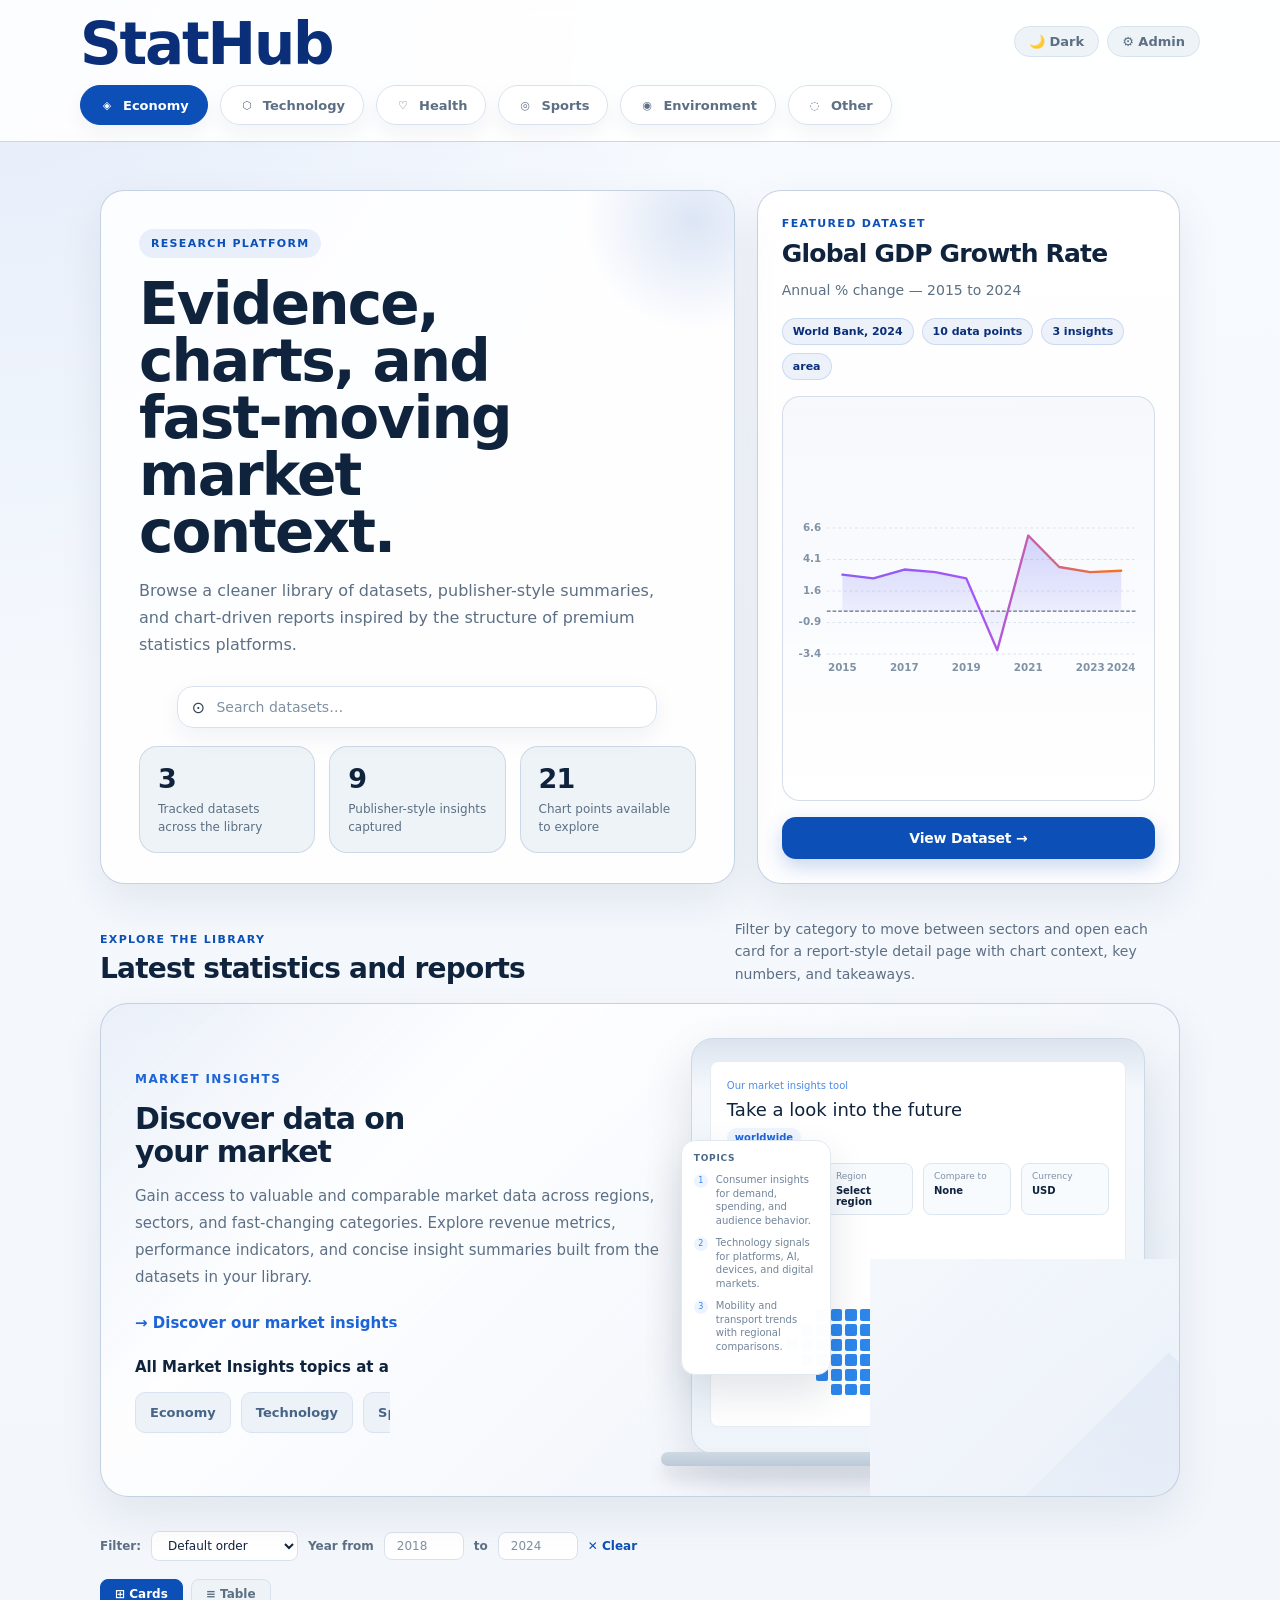
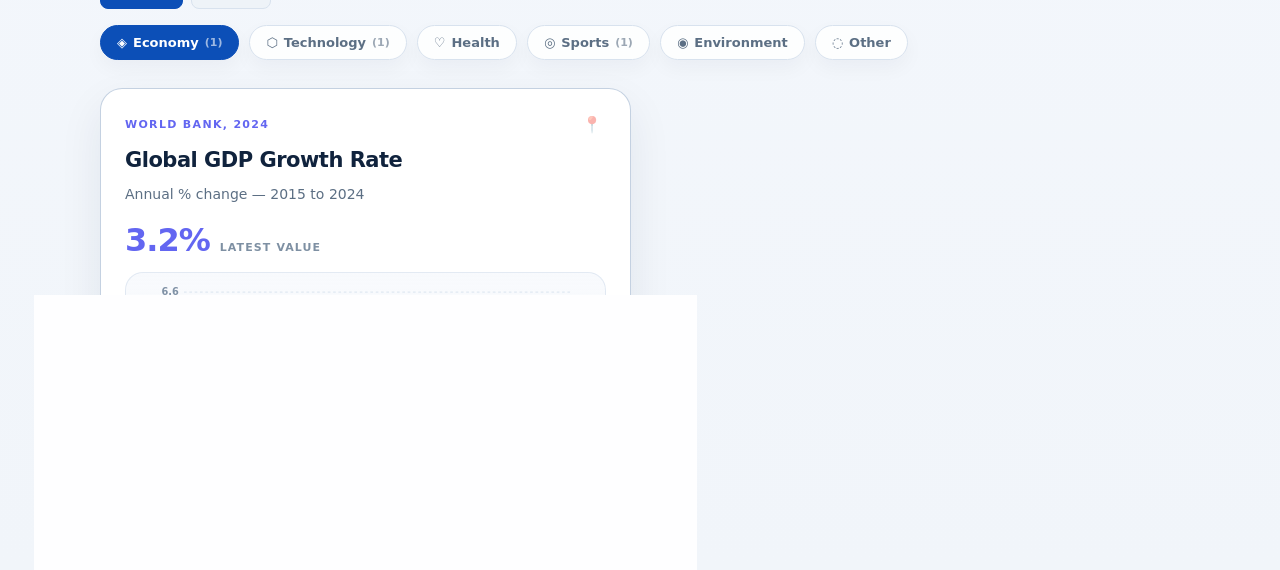
==== commit 95a2e819: "Add files via upload" ====
--- a/index.html
+++ b/index.html
@@ -26,6 +26,7 @@
       </div>
       <div id="nav-right">
         <button id="theme-toggle" onclick="toggleTheme()">🌙 Dark</button>
+        <a href="admin.html" id="admin-nav-btn">⚙ Admin</a>
       </div>
     </div>
   </div>
--- a/style.css
+++ b/style.css
@@ -60,6 +60,14 @@
   display: flex; align-items: center; gap: 6px; font-weight: 600; transition: all 0.15s;
 }
 .theme-toggle-btn:hover, #theme-toggle:hover { border-color: var(--brand); color: var(--brand); }
+
+#admin-nav-btn {
+  background: var(--surface-alt); border: 1px solid var(--line); color: var(--ink-soft);
+  border-radius: 999px; padding: 7px 14px; font-size: 13px; cursor: pointer;
+  display: flex; align-items: center; gap: 6px; font-weight: 600; transition: all 0.15s;
+  text-decoration: none; margin-left: 8px;
+}
+#admin-nav-btn:hover { border-color: var(--brand); color: var(--brand); }
 
 /* Navigation */
 .site-nav-bar, #nav {
